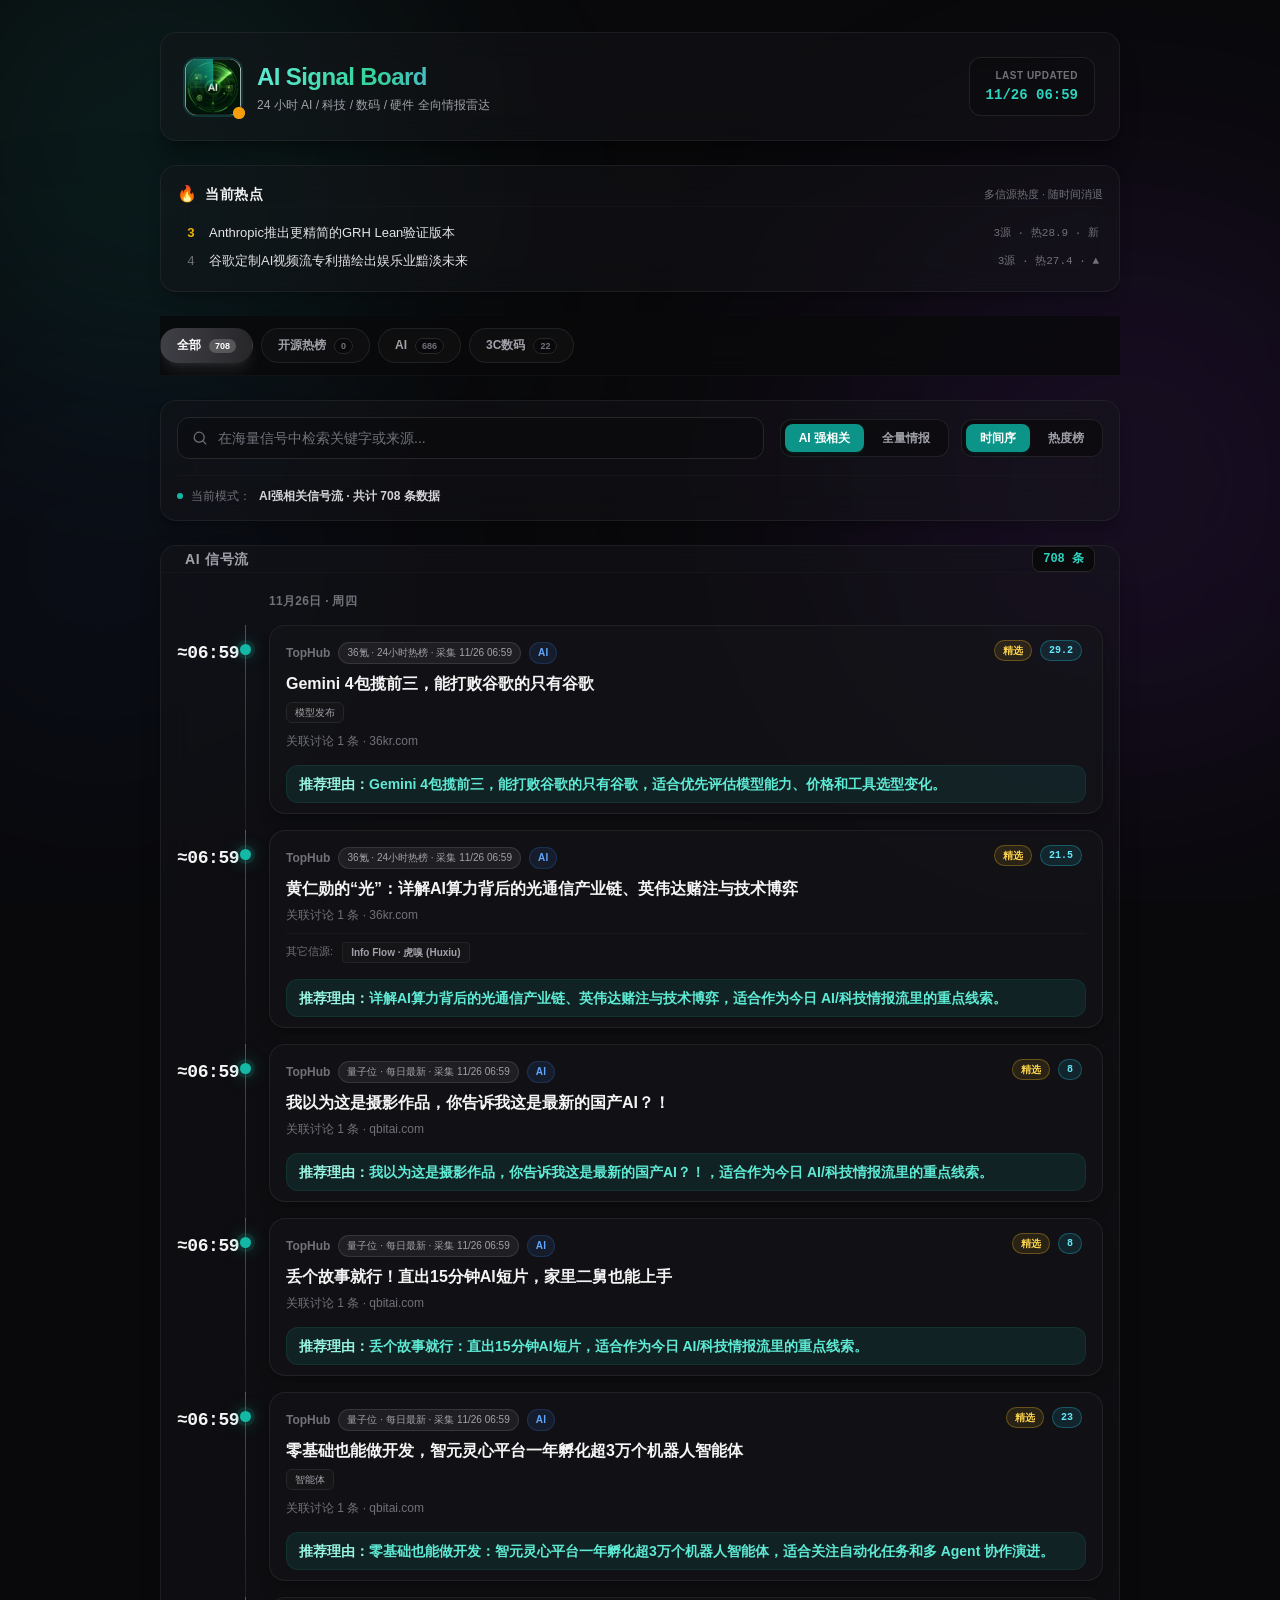
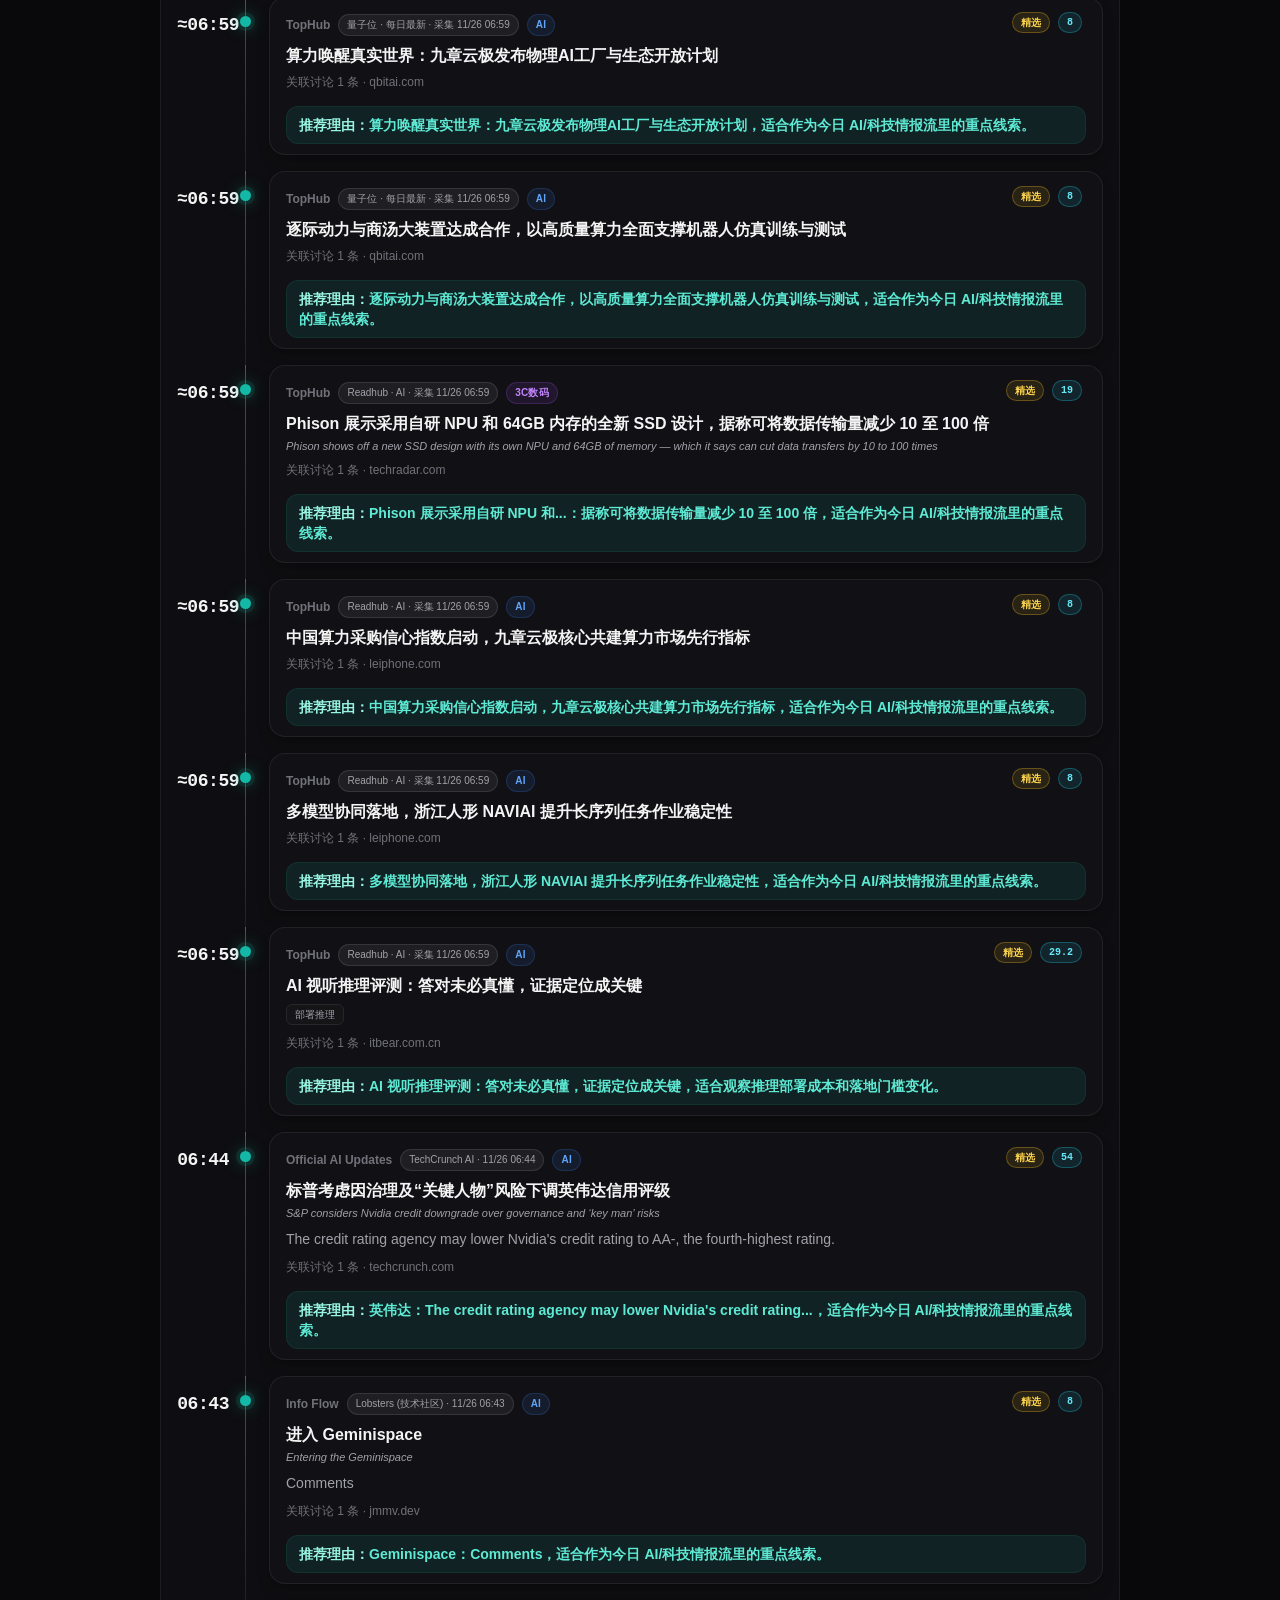
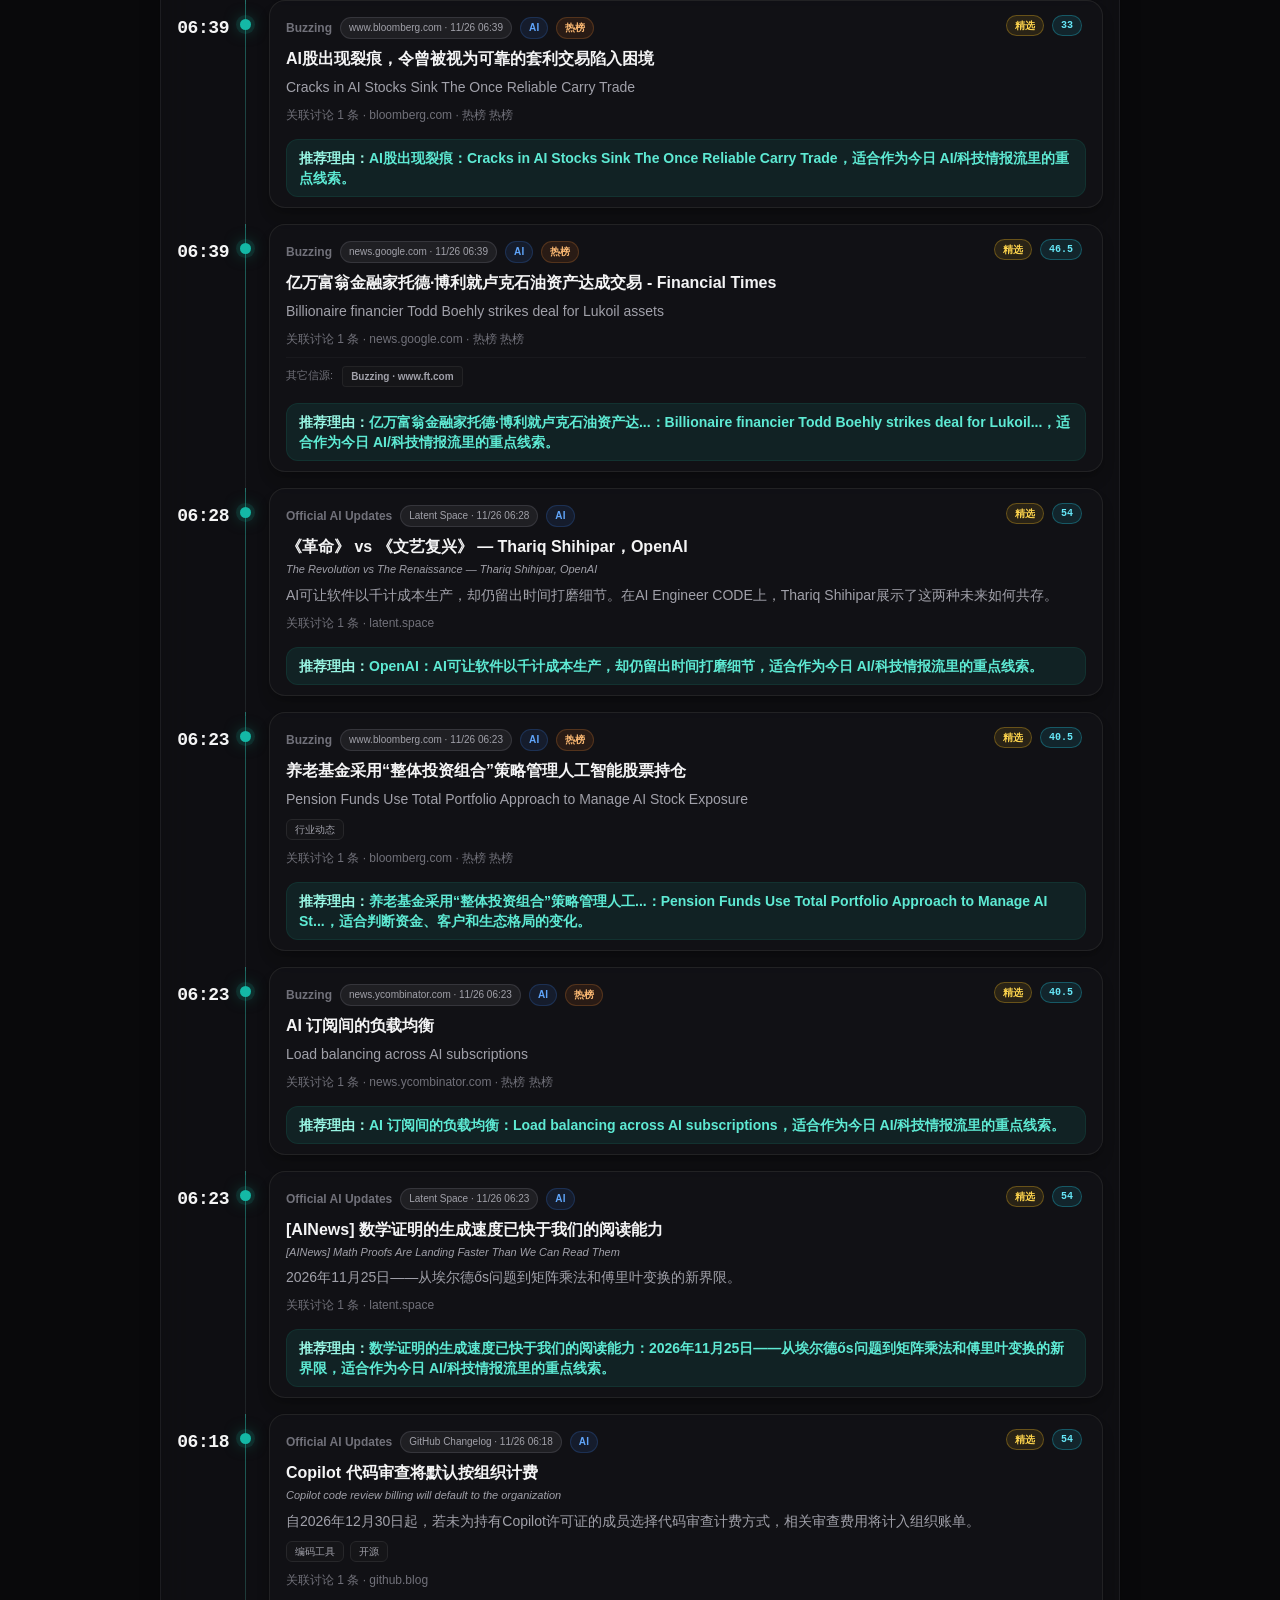
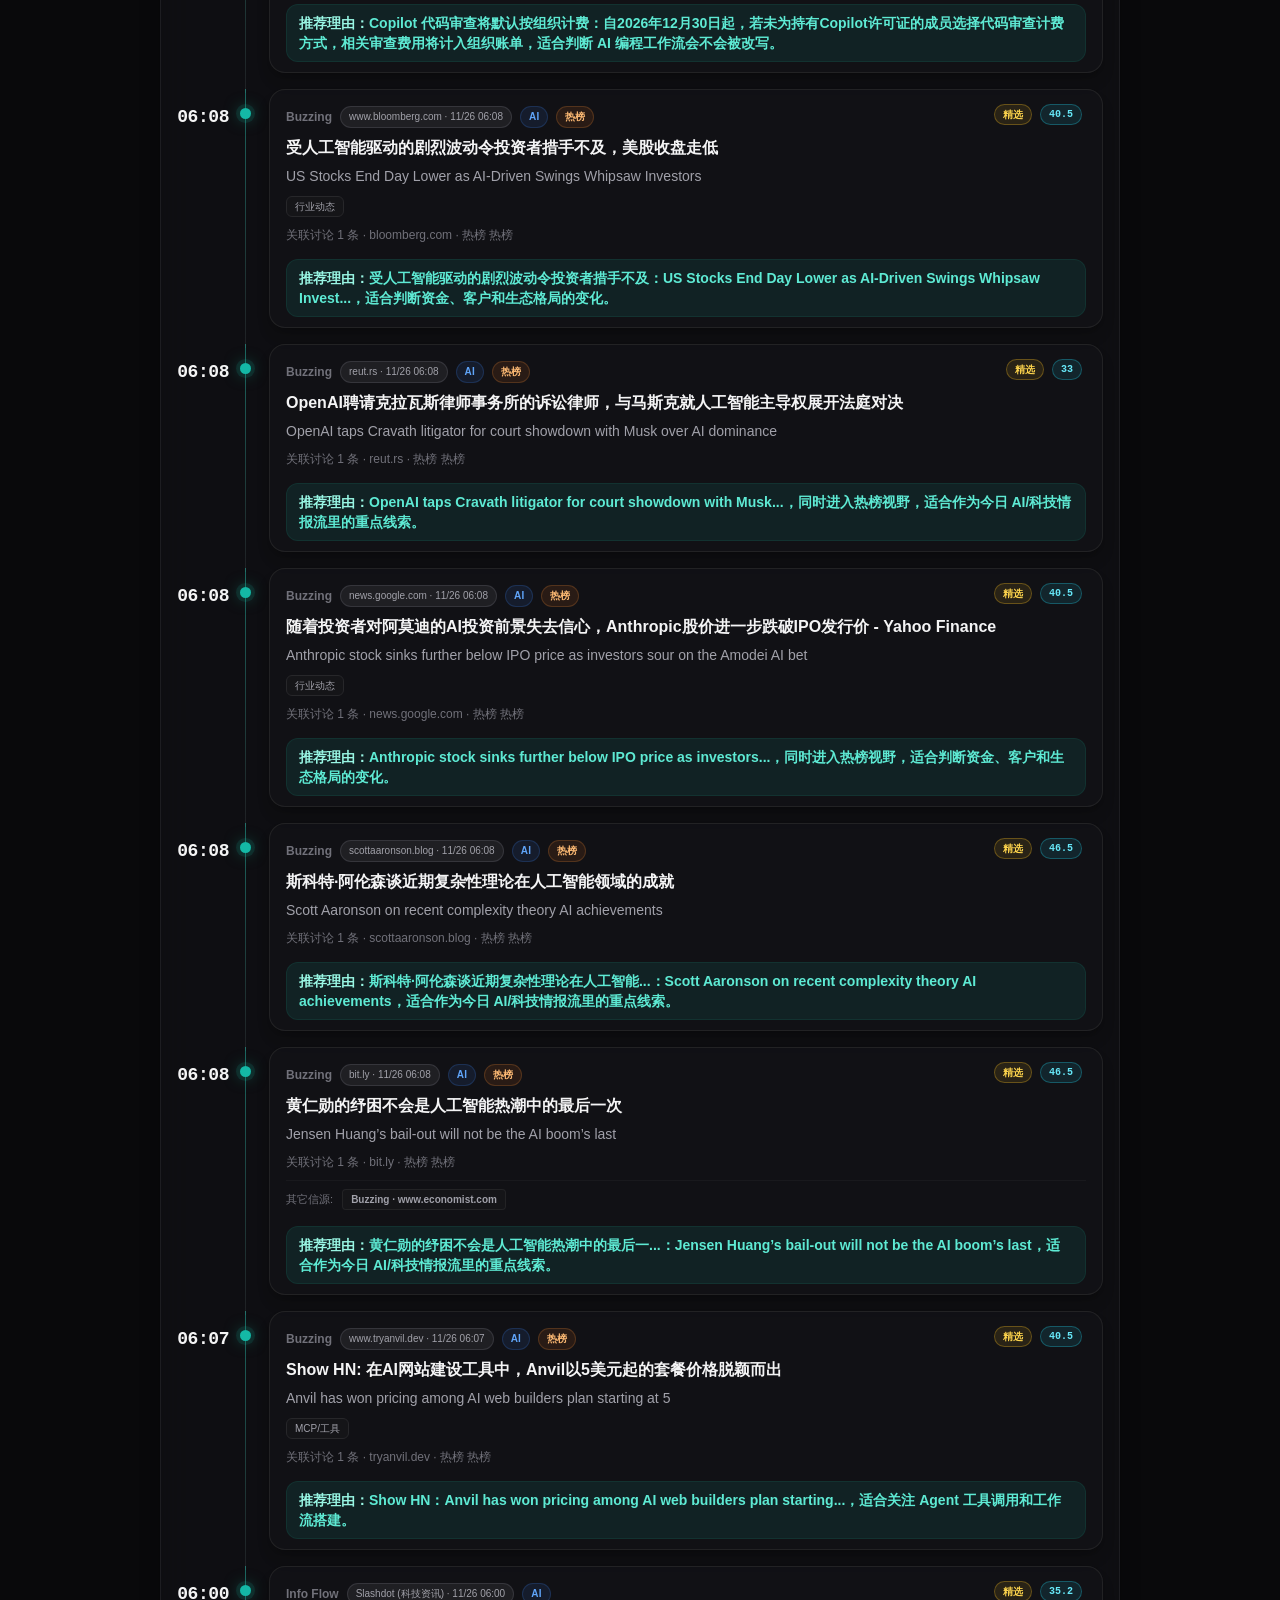
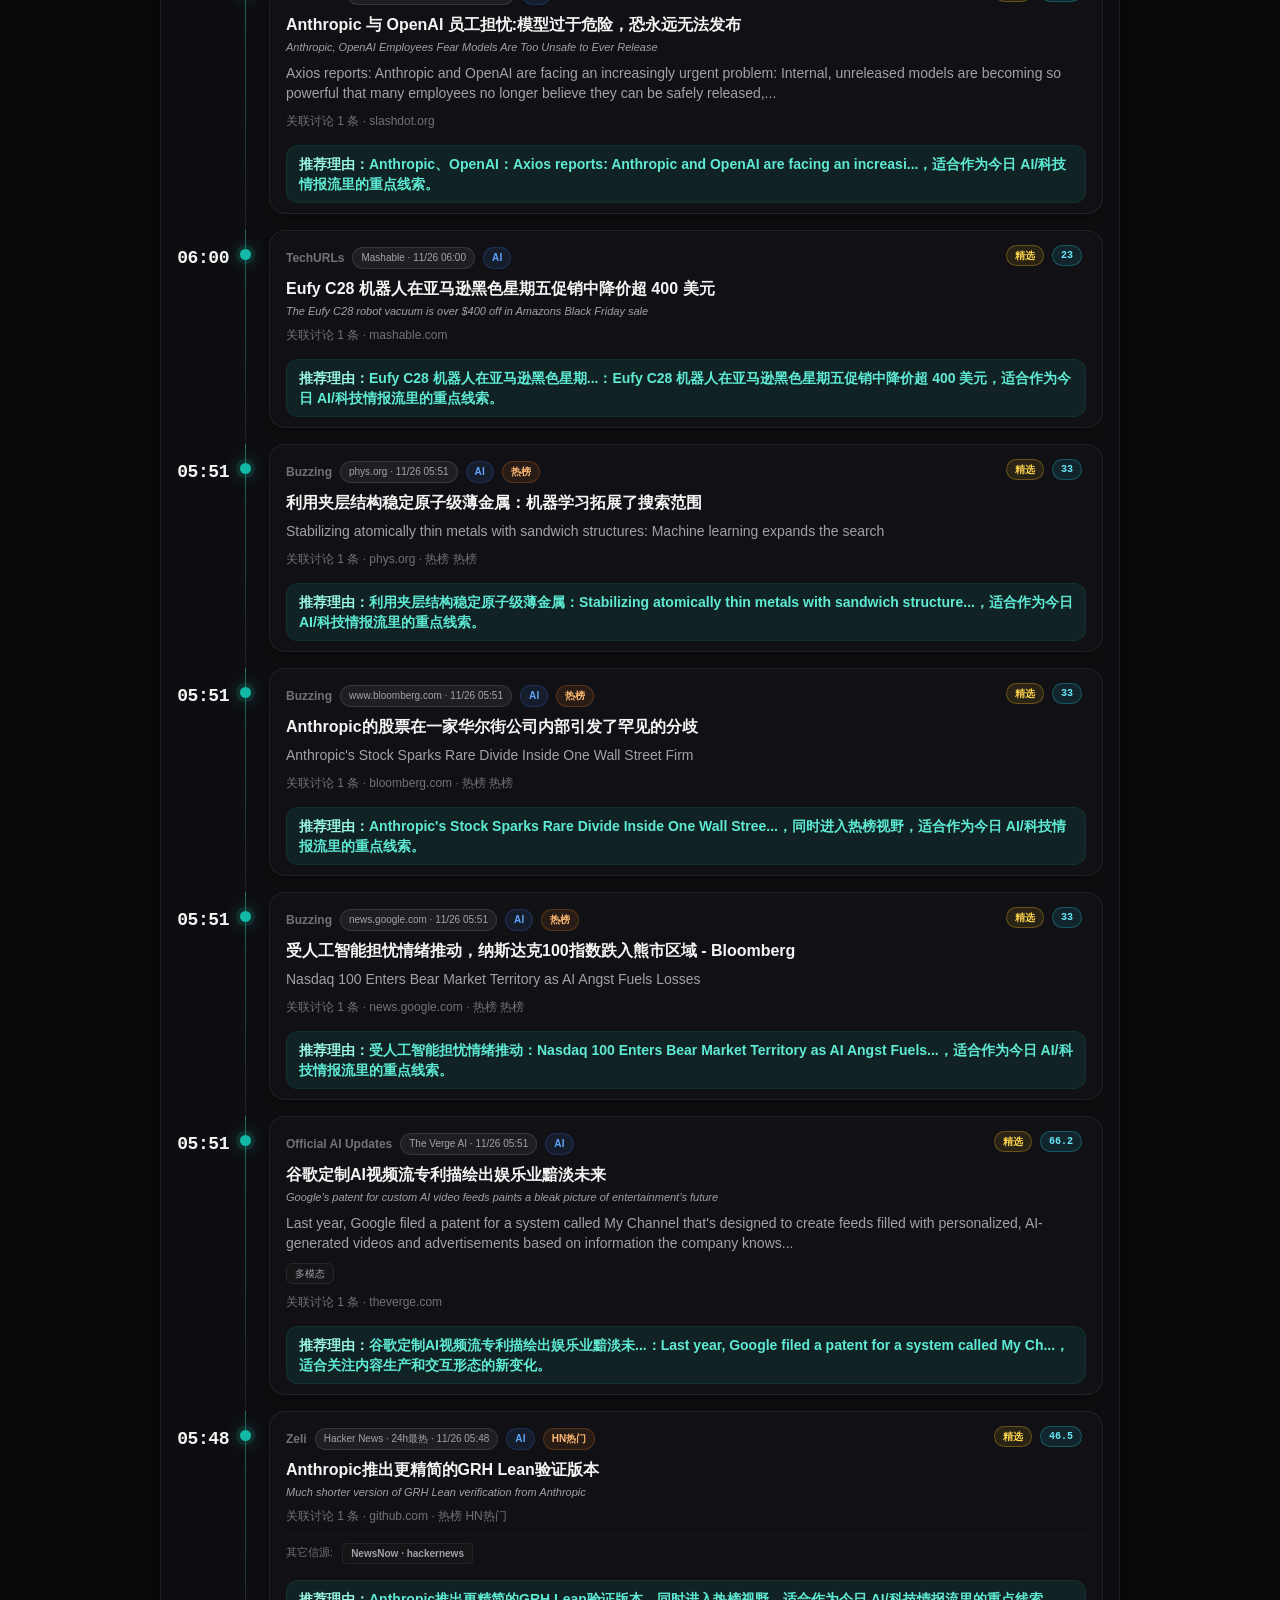
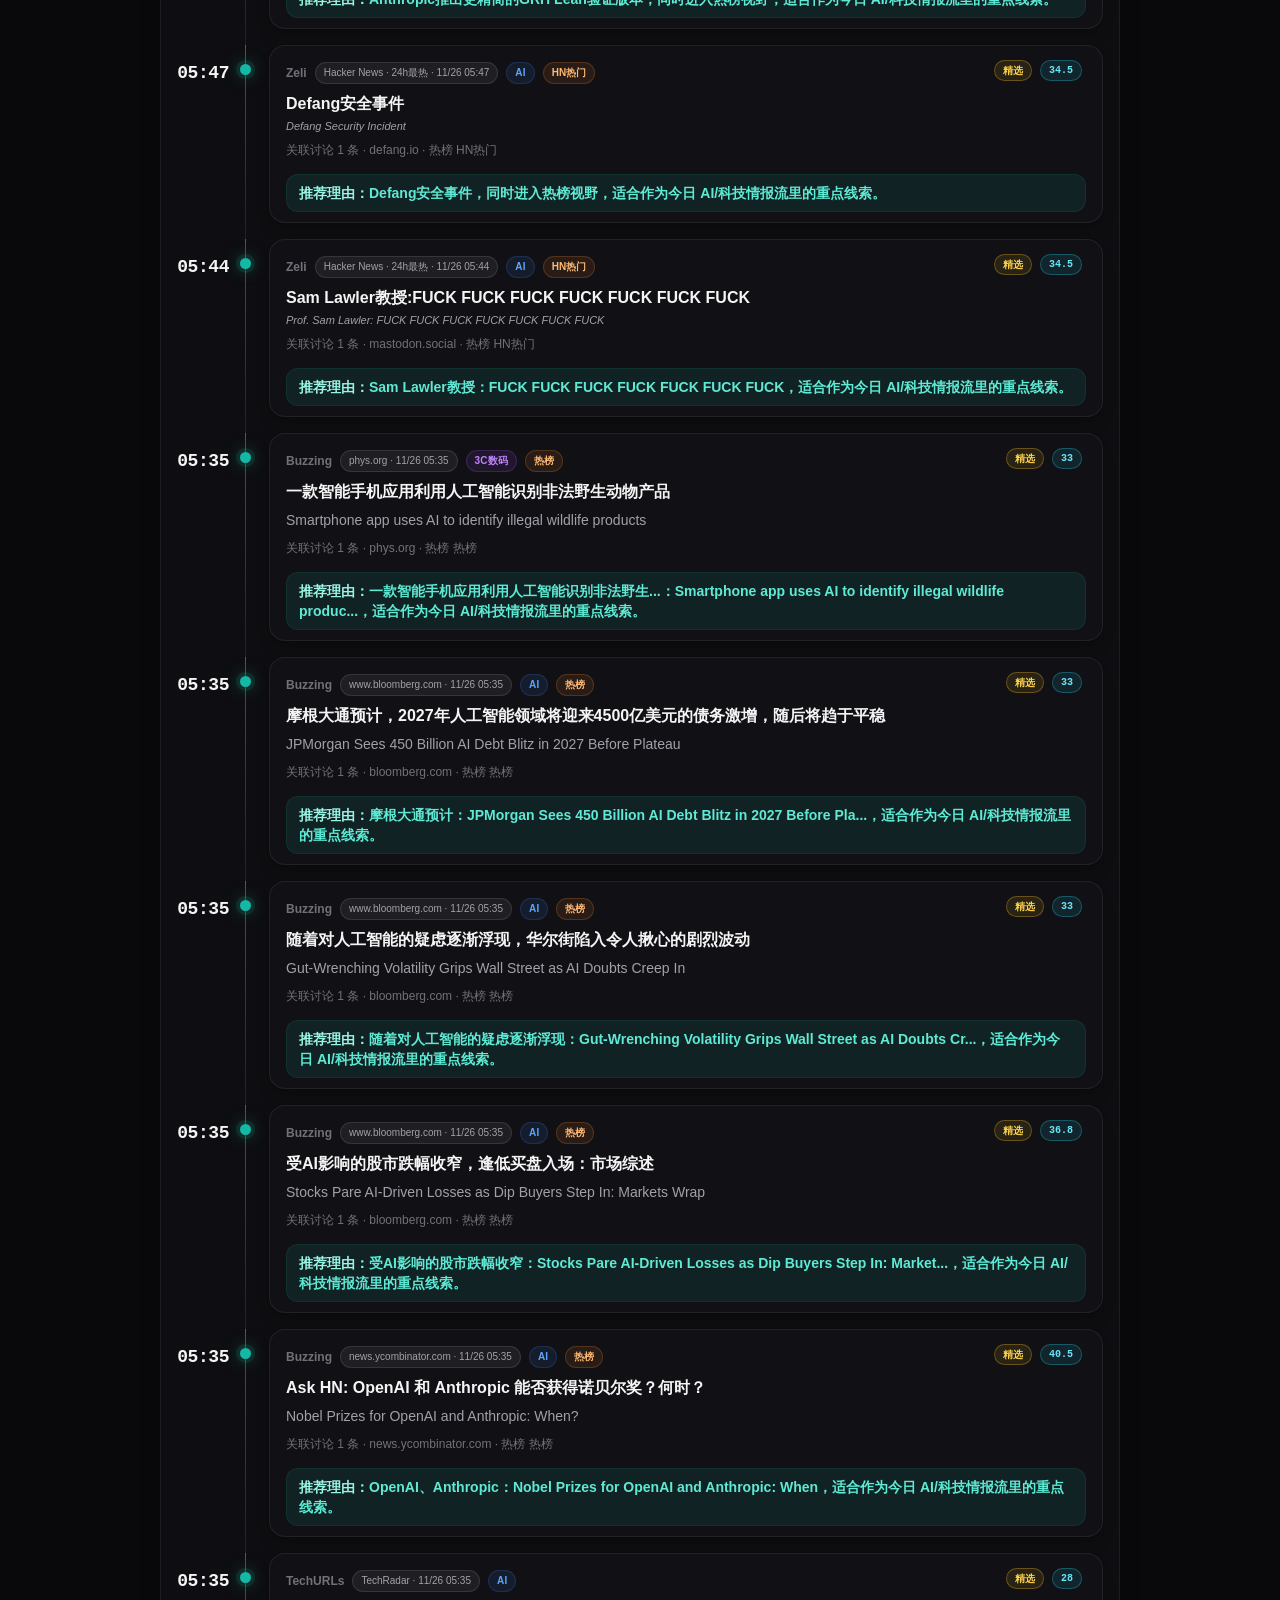
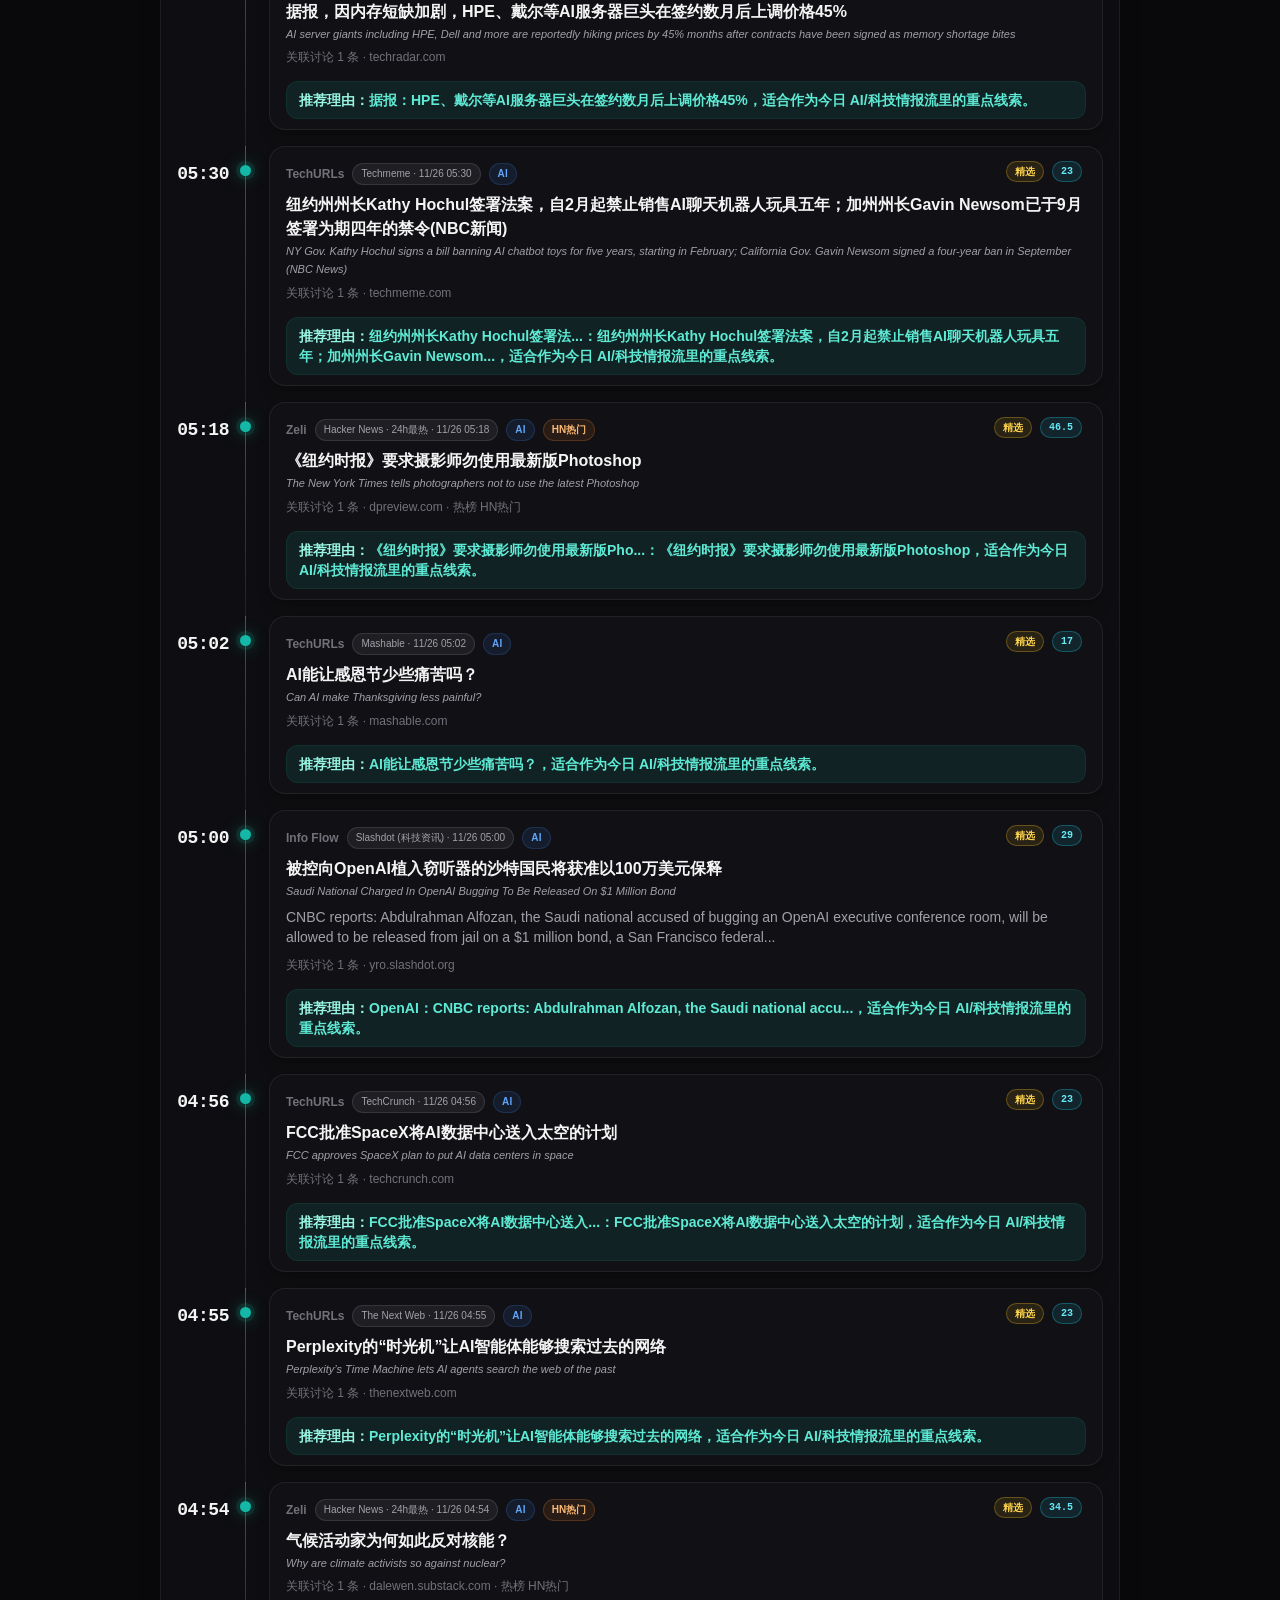
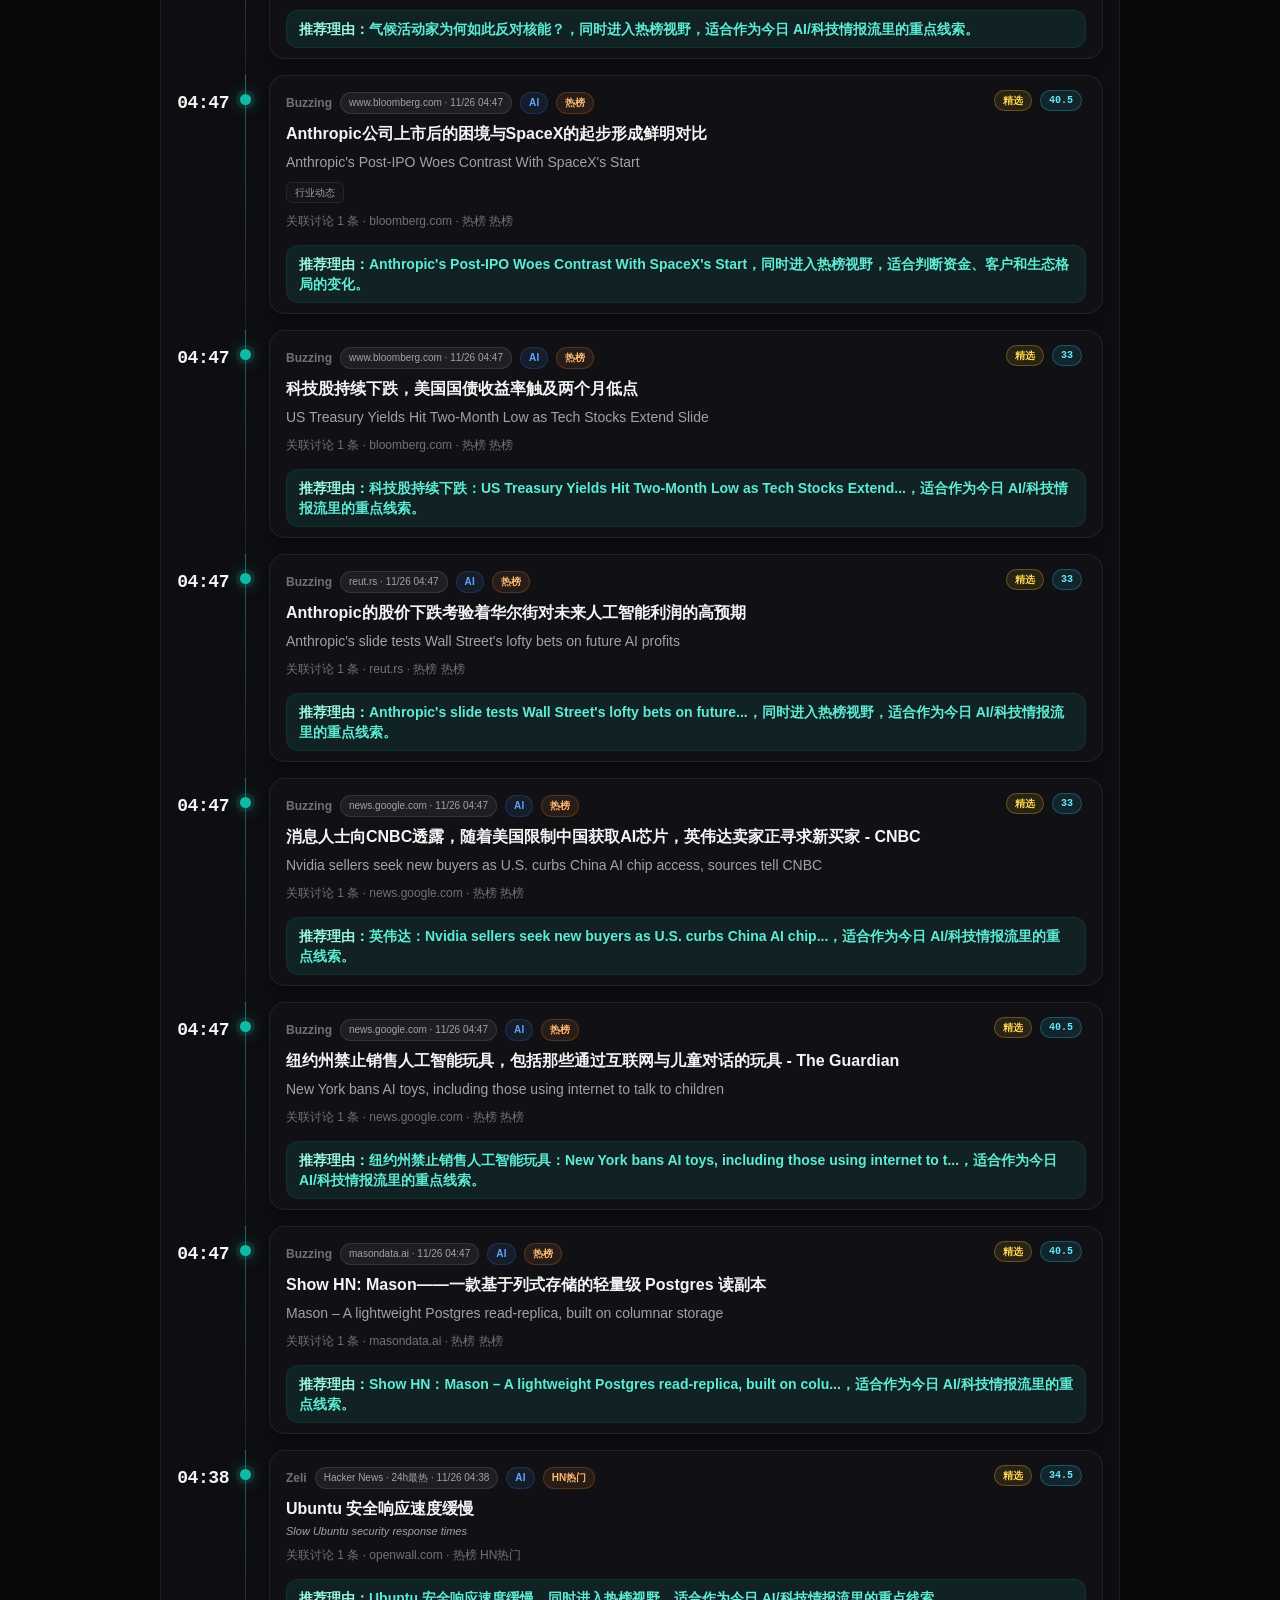
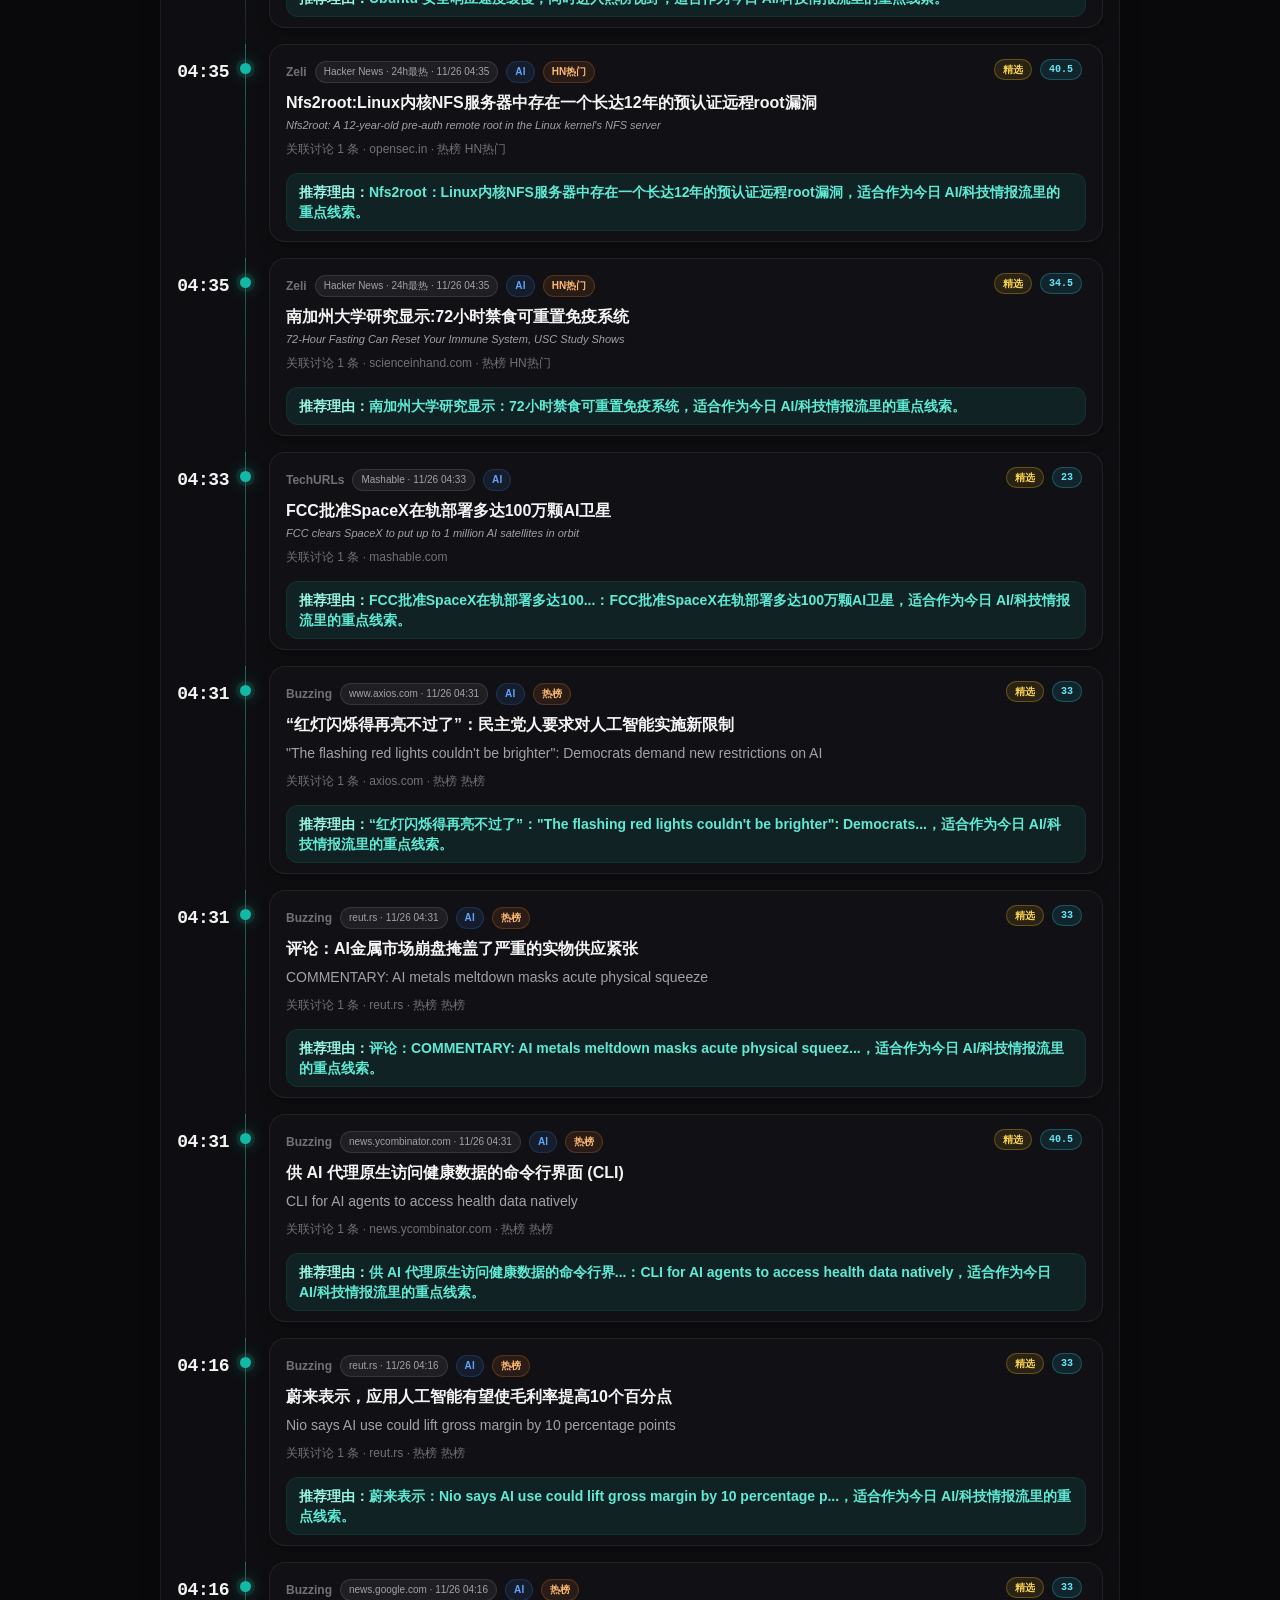
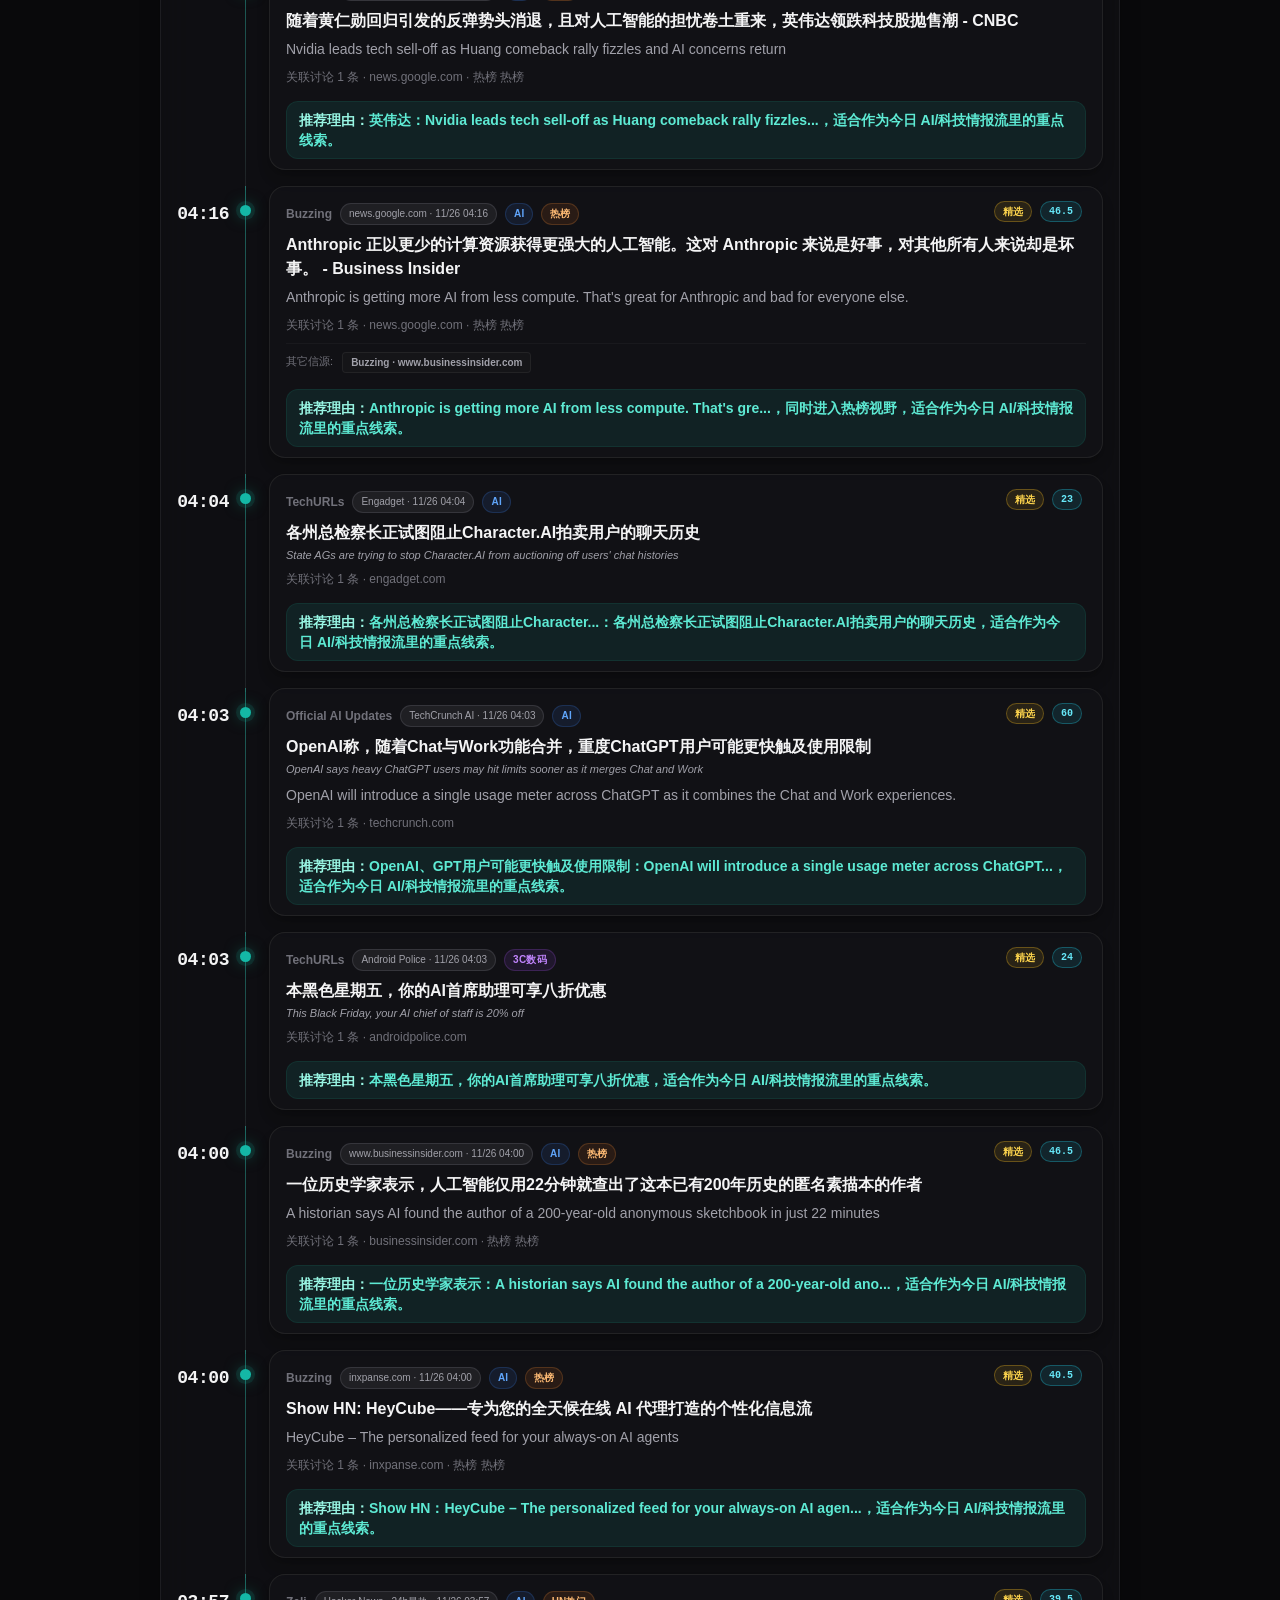
==== index.html @ 5ca4d4d9 "chore: update ai news snapshot + prerender" ====
<!doctype html>
<html lang="zh-CN" class="scroll-smooth overflow-x-hidden w-full">
  <head>
    <meta charset="UTF-8" />
    <meta name="viewport" content="width=device-width, initial-scale=1.0" />
    <title>AI Signal Board — Gemini 4包揽前三，能打败谷歌的只有谷歌</title>
    <link rel="icon" href="./assets/logo-32.webp" type="image/webp" />
    <link rel="apple-touch-icon" href="./assets/logo-180.webp" />
    <link rel="manifest" href="./manifest.json" />

    <!-- SEO & PWA Meta -->
    
    <meta name="theme-color" content="#09090b" />
    <meta name="apple-mobile-web-app-capable" content="yes" />
    <meta name="apple-mobile-web-app-status-bar-style" content="black-translucent" />

    <!-- Open Graph -->
    
    
    
    
    
    

    <!-- Twitter Card -->
    
    
    
    

    <!-- 字体：使用系统字体栈（移除第三方 Google Fonts 外链，更快 / 更私密 / 零外部依赖） -->

    <!-- Tailwind CSS (precompiled) -->
    <link rel="stylesheet" href="./assets/tailwind.min.css" />

    <style>
      /* 隐藏默认滚动条，使用极细的美化滚动条 */
      ::-webkit-scrollbar {
        width: 6px;
        height: 6px;
      }
      ::-webkit-scrollbar-track {
        background: rgba(9, 9, 11, 0.5);
      }
      ::-webkit-scrollbar-thumb {
        background: rgba(63, 63, 70, 0.4);
        border-radius: 9999px;
      }
      ::-webkit-scrollbar-thumb:hover {
        background: rgba(20, 184, 166, 0.5);
      }

      /* 消除横向溢出滚动条样式 */
      .no-scrollbar::-webkit-scrollbar {
        display: none;
      }
      .no-scrollbar {
        -ms-overflow-style: none;
        scrollbar-width: none;
      }

      /* 毛玻璃面板基类 */
      .glass-panel {
        background: rgba(24, 24, 27, 0.45);
        backdrop-filter: blur(16px);
        -webkit-backdrop-filter: blur(16px);
        border: 1px solid rgba(63, 63, 70, 0.3);
      }

      /* 流光输入框焦点效果 */
      .search-glow:focus-within {
        border-color: rgba(20, 184, 166, 0.6);
        box-shadow: 0 0 15px rgba(20, 184, 166, 0.15);
      }

      /* 旋转动画适用于 details 箭头的旋转 */
      details[open] summary .arrow-icon {
        transform: rotate(180deg);
      }

      /* 卡片悬停时的流光左边框过渡 */
      .card-left-border {
        position: relative;
      }
      .card-left-border::before {
        content: '';
        position: absolute;
        top: 0;
        left: 0;
        bottom: 0;
        width: 3px;
        background: transparent;
        transition: background-color 0.3s ease;
      }

      .card-left-border[data-category="AI"]::before { background-color: #3b82f6; }
      .card-left-border[data-category="科技"]::before { background-color: #14b8a6; }
      .card-left-border[data-category="数码"]::before { background-color: #8b5cf6; }
      .card-left-border[data-category="手机"]::before { background-color: #0ea5e9; }
      .card-left-border[data-category="电脑硬件"]::before { background-color: #f97316; }
      .card-left-border[data-category="开源热榜"]::before { background-color: #22c55e; }

      /* 骨架屏流光闪烁 */
      @keyframes shimmer {
        0% { background-position: -200% 0; }
        100% { background-position: 200% 0; }
      }
      .shimmer-bg {
        background: linear-gradient(90deg, #1e1e24 25%, #2a2a35 50%, #1e1e24 75%);
        background-size: 200% 100%;
        animation: shimmer 1.6s infinite linear;
      }

      /* 雷达扫描动效 */
      @keyframes radar-spin {
        from { transform: rotate(0deg); }
        to { transform: rotate(360deg); }
      }
      .radar-scanner {
        position: absolute;
        inset: -50%;
        background: conic-gradient(from 0deg, transparent 70%, rgba(20, 184, 166, 0.7) 100%);
        animation: radar-spin 4.5s linear infinite;
        pointer-events: none;
      }

      .timeline-news-row {
        display: grid;
        grid-template-columns: 76px minmax(0, 1fr);
        gap: 16px;
      }
      .timeline-stamp {
        position: relative;
        min-height: 100%;
        padding-top: 14px;
        text-align: right;
      }
      .timeline-stamp::before {
        content: '';
        position: absolute;
        top: 0;
        bottom: -20px;
        right: 7px;
        width: 1px;
        background: linear-gradient(180deg, rgba(45, 212, 191, 0.45), rgba(63, 63, 70, 0.35));
      }
      .timeline-dot {
        position: absolute;
        top: 19px;
        right: 2px;
        width: 11px;
        height: 11px;
        border-radius: 9999px;
        background: #14b8a6;
        box-shadow: 0 0 0 4px rgba(20, 184, 166, 0.12), 0 0 16px rgba(20, 184, 166, 0.55);
      }
      @media (max-width: 640px) {
        .timeline-news-row {
          grid-template-columns: 1fr;
          gap: 8px;
        }
        .timeline-stamp {
          min-height: auto;
          padding: 0 0 0 14px;
          text-align: left;
        }
        .timeline-stamp::before {
          left: 4px;
          right: auto;
          top: 4px;
          bottom: -12px;
        }
        .timeline-dot {
          left: 0;
          right: auto;
          top: 5px;
        }
      }
      /* 滚动组件动画 (横向) */
      @keyframes ticker-slide-x {
        0% { transform: translateX(0); }
        100% { transform: translateX(-50%); }
      }
      .ticker-scroll-x {
        animation: ticker-slide-x 40s linear infinite;
        will-change: transform;
      }
      .ticker-scroll-x:hover {
        animation-play-state: paused;
      }
      #prerender-root {
        display: none;
      }
      /* === UI 细节打磨（保持深色青绿主题） === */
      /* 1) 无障碍：键盘聚焦可见环（鼠标点击不显示，仅键盘/Tab 显示） */
      :focus-visible {
        outline: 2px solid rgba(45, 212, 191, 0.7);
        outline-offset: 2px;
        border-radius: 6px;
      }
      *:focus:not(:focus-visible) { outline: none; }
      /* 2) 主题化滚动条（细 + 青绿调） */
      * { scrollbar-width: thin; scrollbar-color: rgba(45,212,191,0.35) transparent; }
      ::-webkit-scrollbar { width: 8px; height: 8px; }
      ::-webkit-scrollbar-track { background: transparent; }
      ::-webkit-scrollbar-thumb {
        background: rgba(45, 212, 191, 0.28);
        border-radius: 8px;
        border: 2px solid transparent;
        background-clip: content-box;
      }
      ::-webkit-scrollbar-thumb:hover { background: rgba(45, 212, 191, 0.5); background-clip: content-box; }
      /* 3) 错落有序的平滑滚动 + 选区高亮色 */
      html { scroll-behavior: smooth; }
      ::selection { background: rgba(20, 184, 166, 0.3); color: #99f6e4; }
      /* 4) 尊重“减少动效”系统偏好：暂停雷达扫描/跑马灯/闪烁，避免晕眼与省电 */
      @media (prefers-reduced-motion: reduce) {
        html { scroll-behavior: auto; }
        *, *::before, *::after {
          animation-duration: 0.001ms !important;
          animation-iteration-count: 1 !important;
          transition-duration: 0.001ms !important;
        }
        .ticker-scroll-x, .radar-scanner { animation: none !important; }
      }
      /* 5) 图片未加载时的占位背景，减少闪白/偏移 */
      img { background-color: rgba(24, 24, 27, 0.6); }
    </style>
  <!-- PRERENDER:HEAD -->
<link rel="canonical" href="https://news.my-tv.eu.cc/">
<meta name="description" content="Gemini 4包揽前三，能打败谷歌的只有谷歌 / 黄仁勋的“光”：详解AI算力背后的光通信产业链、英伟达赌注与技术博弈 / 我以为这是摄影作品，你告诉我这是最新的国产AI？！ / 丢个故事就行！直出15分钟AI短片，家里二舅也能上手 / 零基础也能做开发，智元灵心平台一年孵化超3万个机器人智能体">
<meta property="og:type" content="website">
<meta property="og:site_name" content="AI Signal Board">
<meta property="og:title" content="AI Signal Board — Gemini 4包揽前三，能打败谷歌的只有谷歌">
<meta property="og:description" content="Gemini 4包揽前三，能打败谷歌的只有谷歌 / 黄仁勋的“光”：详解AI算力背后的光通信产业链、英伟达赌注与技术博弈 / 我以为这是摄影作品，你告诉我这是最新的国产AI？！ / 丢个故事就行！直出15分钟AI短片，家里二舅也能上手 / 零基础也能做开发，智元灵心平台一年孵化超3万个机器人智能体">
<meta name="twitter:card" content="summary_large_image">
<meta name="twitter:title" content="AI Signal Board — Gemini 4包揽前三，能打败谷歌的只有谷歌">
<meta name="twitter:description" content="Gemini 4包揽前三，能打败谷歌的只有谷歌 / 黄仁勋的“光”：详解AI算力背后的光通信产业链、英伟达赌注与技术博弈 / 我以为这是摄影作品，你告诉我这是最新的国产AI？！ / 丢个故事就行！直出15分钟AI短片，家里二舅也能上手 / 零基础也能做开发，智元灵心平台一年孵化超3万个机器人智能体">
<meta property="og:url" content="https://news.my-tv.eu.cc/">
<meta property="og:image" content="https://news.my-tv.eu.cc/assets/social-preview.png">
<meta name="twitter:image" content="https://news.my-tv.eu.cc/assets/social-preview.png">
<script type="application/ld+json">{"@context":"https://schema.org","@type":"ItemList","name":"AI Signal Board — 24h AI 新闻","dateModified":"2026-11-25T22:59:22.189930Z","itemListElement":[{"@type":"ListItem","position":1,"url":"https://www.36kr.com/p/4084426587793792","name":"Gemini 4包揽前三，能打败谷歌的只有谷歌"},{"@type":"ListItem","position":2,"url":"https://www.36kr.com/p/4085062673749895","name":"黄仁勋的“光”：详解AI算力背后的光通信产业链、英伟达赌注与技术博弈"},{"@type":"ListItem","position":3,"url":"https://www.qbitai.com/2026/11/512748.html","name":"我以为这是摄影作品，你告诉我这是最新的国产AI？！"},{"@type":"ListItem","position":4,"url":"https://www.qbitai.com/2026/11/512727.html","name":"丢个故事就行！直出15分钟AI短片，家里二舅也能上手"},{"@type":"ListItem","position":5,"url":"https://www.qbitai.com/2026/11/512715.html","name":"零基础也能做开发，智元灵心平台一年孵化超3万个机器人智能体"},{"@type":"ListItem","position":6,"url":"https://www.qbitai.com/2026/11/512582.html","name":"算力唤醒真实世界：九章云极发布物理AI工厂与生态开放计划"},{"@type":"ListItem","position":7,"url":"https://www.qbitai.com/2026/11/512683.html","name":"逐际动⼒与商汤⼤装置达成合作，以高质量算力全⾯⽀撑机器⼈仿真训练与测试"},{"@type":"ListItem","position":8,"url":"https://www.techradar.com/pro/phision-shows-off-a-new-ssd-design-with-its-own-npu-and-64gb-of-memory-which-it-says-can-cut-data-transfers-by-10-to-100-times","name":"Phison 展示采用自研 NPU 和 64GB 内存的全新 SSD 设计，据称可将数据传输量减少 10 至 100 倍"},{"@type":"ListItem","position":9,"url":"https://www.leiphone.com/category/chips/G3lWNUyVJphxOTU2.html","name":"中国算力采购信心指数启动，九章云极核心共建算力市场先行指标"},{"@type":"ListItem","position":10,"url":"https://www.leiphone.com/category/industrynews/KnGzlsg6xlU9Nnpk.html","name":"多模型协同落地，浙江人形 NAVIAI 提升长序列任务作业稳定性"},{"@type":"ListItem","position":11,"url":"https://www.itbear.com.cn/html/2026-11/1596652.html","name":"AI 视听推理评测：答对未必真懂，证据定位成关键"},{"@type":"ListItem","position":12,"url":"https://techcrunch.com/2026/11/25/sp-considers-nvidia-credit-downgrade-over-governance-and-key-man-risks","name":"标普考虑因治理及“关键人物”风险下调英伟达信用评级"},{"@type":"ListItem","position":13,"url":"https://jmmv.dev/2026/11/entering-the-geminispace.html","name":"进入 Geminispace"},{"@type":"ListItem","position":14,"url":"https://www.bloomberg.com/news/articles/2026-11-25/stocks-meltdown-spills-into-unlikely-market-sinking-carry-trade","name":"AI股出现裂痕，令曾被视为可靠的套利交易陷入困境"},{"@type":"ListItem","position":15,"url":"https://news.google.com/rss/articles/CBMihAFBVV95cUxPRk1rajBxbTdzLU5PcUFwRjV0WHRkdjIzVEVnRzlOVksza1BVQTZCR1RXMl9MLTZ6OFdYQXVpSmRSUVFnUHlmcDY4ajRGWUtuUXBObGllMFRBV3JLWDROSnVrNlVaT3U5Y2RVWVgtT2pycEpDamdURTBKRjZvenpxaU0tXzg?oc=5\u0026hl=en-US\u0026gl=US\u0026ceid=US%3Aen","name":"亿万富翁金融家托德·博利就卢克石油资产达成交易 - Financial Times"},{"@type":"ListItem","position":16,"url":"https://latent.space/p/the_revolution_vs_the_renaissance_thariq_shihipar_openai","name":"《革命》 vs 《文艺复兴》 — Thariq Shihipar，OpenAI"},{"@type":"ListItem","position":17,"url":"https://www.bloomberg.com/news/newsletters/2026-11-25/pension-funds-use-total-portfolio-approach-to-manage-ai-stock-exposure","name":"养老基金采用“整体投资组合”策略管理人工智能股票持仓"},{"@type":"ListItem","position":18,"url":"https://news.ycombinator.com/item?id=50648330","name":"AI 订阅间的负载均衡"},{"@type":"ListItem","position":19,"url":"https://latent.space/p/ainews-math-proofs-are-landing-faster-than-we-can-read-them","name":"[AINews] 数学证明的生成速度已快于我们的阅读能力"},{"@type":"ListItem","position":20,"url":"https://github.blog/changelog/2026-11-25-copilot-code-review-billing-will-default-to-the-organization","name":"Copilot 代码审查将默认按组织计费"},{"@type":"ListItem","position":21,"url":"https://www.bloomberg.com/news/articles/2026-11-25/us-stock-index-futures-slide-as-ai-worries-fuel-tech-losses","name":"受人工智能驱动的剧烈波动令投资者措手不及，美股收盘走低"},{"@type":"ListItem","position":22,"url":"https://reut.rs/4tj5Vmd","name":"OpenAI聘请克拉瓦斯律师事务所的诉讼律师，与马斯克就人工智能主导权展开法庭对决"},{"@type":"ListItem","position":23,"url":"https://news.google.com/rss/articles/[base64]?oc=5\u0026hl=en-US\u0026gl=US\u0026ceid=US%3Aen","name":"随着投资者对阿莫迪的AI投资前景失去信心，Anthropic股价进一步跌破IPO发行价 - Yahoo Finance"},{"@type":"ListItem","position":24,"url":"https://scottaaronson.blog/?p=10379","name":"斯科特·阿伦森谈近期复杂性理论在人工智能领域的成就"},{"@type":"ListItem","position":25,"url":"https://bit.ly/3X3wIa3","name":"黄仁勋的纾困不会是人工智能热潮中的最后一次"},{"@type":"ListItem","position":26,"url":"https://www.tryanvil.dev","name":"Show HN: 在AI网站建设工具中，Anvil以5美元起的套餐价格脱颖而出"},{"@type":"ListItem","position":27,"url":"https://slashdot.org/story/26/11/25/0814233/anthropic-openai-employees-fear-models-are-too-unsafe-to-ever-release","name":"Anthropic 与 OpenAI 员工担忧:模型过于危险，恐永远无法发布"},{"@type":"ListItem","position":28,"url":"https://mashable.com/tech/nov-25-eufy-robot-vacuum-black-friday-deal","name":"Eufy C28 机器人在亚马逊黑色星期五促销中降价超 400 美元"},{"@type":"ListItem","position":29,"url":"https://phys.org/news/2026-11-stabilizing-atomically-thin-metals-sandwich.html","name":"利用夹层结构稳定原子级薄金属：机器学习拓展了搜索范围"},{"@type":"ListItem","position":30,"url":"https://www.bloomberg.com/news/articles/2026-11-25/anthropic-s-stock-sparks-rare-divide-inside-one-wall-street-firm","name":"Anthropic的股票在一家华尔街公司内部引发了罕见的分歧"}]}</script>
<!-- /PRERENDER:HEAD -->
</head>
  <body class="bg-[#09090b] text-zinc-100 min-h-screen font-sans selection:bg-teal-500/30 selection:text-teal-200 antialiased relative overflow-x-hidden w-full">
<!-- PRERENDER:DATA -->
<script id="__PRERENDER_DATA__" type="application/json">{"generated_at":"2026-11-25T22:59:22.189930Z","total_items":708,"items":[{"site_id":"tophub","site_name":"TopHub","source":"36氪 · 24小时热榜","title":"Gemini 4包揽前三，能打败谷歌的只有谷歌","url":"https://www.36kr.com/p/4084426587793792","published_at":null,"first_seen_at":"2026-11-25T22:59:22.189930Z","meta":{"metric":""},"category":"AI","tags":["模型发布"],"hotness_score":0,"hotness_raw":"","title_en":null,"title_zh":"Gemini 4包揽前三，能打败谷歌的只有谷歌","signal_score":29.2,"signal_level":"C","recommendation_reason":"Gemini 4包揽前三，能打败谷歌的只有谷歌，适合优先评估模型能力、价格和工具选型变化。"},{"site_id":"tophub","site_name":"TopHub","source":"36氪 · 24小时热榜","title":"黄仁勋的“光”：详解AI算力背后的光通信产业链、英伟达赌注与技术博弈","url":"https://www.36kr.com/p/4085062673749895","published_at":null,"first_seen_at":"2026-11-25T22:59:22.189930Z","meta":{"metric":""},"category":"AI","tags":[],"merged_sources":[{"site_name":"TopHub","source":"36氪 · 24小时热榜","url":"https://www.36kr.com/p/4085062673749895"},{"site_name":"Info Flow","source":"虎嗅 (Huxiu)","url":"https://www.huxiu.com/article/4908475.html"}],"source_count":2,"hotness_score":0,"hotness_raw":"","title_en":null,"title_zh":"黄仁勋的“光”：详解AI算力背后的光通信产业链、英伟达赌注与技术博弈","signal_score":21.5,"signal_level":"C","recommendation_reason":"详解AI算力背后的光通信产业链、英伟达赌注与技术博弈，适合作为今日 AI/科技情报流里的重点线索。"},{"site_id":"tophub","site_name":"TopHub","source":"量子位 · 每日最新","title":"我以为这是摄影作品，你告诉我这是最新的国产AI？！","url":"https://www.qbitai.com/2026/11/512748.html","published_at":null,"first_seen_at":"2026-11-25T22:59:22.189930Z","meta":{"metric":""},"category":"AI","tags":[],"hotness_score":0,"hotness_raw":"","title_en":null,"title_zh":"我以为这是摄影作品，你告诉我这是最新的国产AI？！","signal_score":8.0,"signal_level":"C","recommendation_reason":"我以为这是摄影作品，你告诉我这是最新的国产AI？！，适合作为今日 AI/科技情报流里的重点线索。"},{"site_id":"tophub","site_name":"TopHub","source":"量子位 · 每日最新","title":"丢个故事就行！直出15分钟AI短片，家里二舅也能上手","url":"https://www.qbitai.com/2026/11/512727.html","published_at":null,"first_seen_at":"2026-11-25T22:59:22.189930Z","meta":{"metric":""},"category":"AI","tags":[],"hotness_score":0,"hotness_raw":"","title_en":null,"title_zh":"丢个故事就行！直出15分钟AI短片，家里二舅也能上手","signal_score":8.0,"signal_level":"C","recommendation_reason":"丢个故事就行：直出15分钟AI短片，适合作为今日 AI/科技情报流里的重点线索。"},{"site_id":"tophub","site_name":"TopHub","source":"量子位 · 每日最新","title":"零基础也能做开发，智元灵心平台一年孵化超3万个机器人智能体","url":"https://www.qbitai.com/2026/11/512715.html","published_at":null,"first_seen_at":"2026-11-25T22:59:22.189930Z","meta":{"metric":""},"category":"AI","tags":["智能体"],"hotness_score":0,"hotness_raw":"","title_en":null,"title_zh":"零基础也能做开发，智元灵心平台一年孵化超3万个机器人智能体","signal_score":23.0,"signal_level":"C","recommendation_reason":"零基础也能做开发：智元灵心平台一年孵化超3万个机器人智能体，适合关注自动化任务和多 Agent 协作演进。"},{"site_id":"tophub","site_name":"TopHub","source":"量子位 · 每日最新","title":"算力唤醒真实世界：九章云极发布物理AI工厂与生态开放计划","url":"https://www.qbitai.com/2026/11/512582.html","published_at":null,"first_seen_at":"2026-11-25T22:59:22.189930Z","meta":{"metric":""},"category":"AI","tags":[],"hotness_score":0,"hotness_raw":"","title_en":null,"title_zh":"算力唤醒真实世界：九章云极发布物理AI工厂与生态开放计划","signal_score":8.0,"signal_level":"C","recommendation_reason":"算力唤醒真实世界：九章云极发布物理AI工厂与生态开放计划，适合作为今日 AI/科技情报流里的重点线索。"},{"site_id":"tophub","site_name":"TopHub","source":"量子位 · 每日最新","title":"逐际动⼒与商汤⼤装置达成合作，以高质量算力全⾯⽀撑机器⼈仿真训练与测试","url":"https://www.qbitai.com/2026/11/512683.html","published_at":null,"first_seen_at":"2026-11-25T22:59:22.189930Z","meta":{"metric":""},"category":"AI","tags":[],"hotness_score":0,"hotness_raw":"","title_en":null,"title_zh":"逐际动⼒与商汤⼤装置达成合作，以高质量算力全⾯⽀撑机器⼈仿真训练与测试","signal_score":8.0,"signal_level":"C","recommendation_reason":"逐际动⼒与商汤⼤装置达成合作，以高质量算力全⾯⽀撑机器⼈仿真训练与测试，适合作为今日 AI/科技情报流里的重点线索。"},{"site_id":"tophub","site_name":"TopHub","source":"Readhub · AI","title":"Phison shows off a new SSD design with its own NPU and 64GB of memory — which it says can cut data transfers by 10 to 100 times","url":"https://www.techradar.com/pro/phision-shows-off-a-new-ssd-design-with-its-own-npu-and-64gb-of-memory-which-it-says-can-cut-data-transfers-by-10-to-100-times","published_at":null,"first_seen_at":"2026-11-25T22:59:22.189930Z","meta":{"metric":"techradar.com"},"category":"电脑硬件","tags":[],"hotness_score":0,"hotness_raw":"","title_en":"Phison shows off a new SSD design with its own NPU and 64GB of memory — which it says can cut data transfers by 10 to 100 times","title_zh":"Phison 展示采用自研 NPU 和 64GB 内存的全新 SSD 设计，据称可将数据传输量减少 10 至 100 倍","signal_score":19.0,"signal_level":"C","recommendation_reason":"Phison 展示采用自研 NPU 和...：据称可将数据传输量减少 10 至 100 倍，适合作为今日 AI/科技情报流里的重点线索。"},{"site_id":"tophub","site_name":"TopHub","source":"Readhub · AI","title":"中国算力采购信心指数启动，九章云极核心共建算力市场先行指标","url":"https://www.leiphone.com/category/chips/G3lWNUyVJphxOTU2.html","published_at":null,"first_seen_at":"2026-11-25T22:59:22.189930Z","meta":{"metric":"雷锋网"},"category":"AI","tags":[],"hotness_score":0,"hotness_raw":"","title_en":null,"title_zh":"中国算力采购信心指数启动，九章云极核心共建算力市场先行指标","signal_score":8.0,"signal_level":"C","recommendation_reason":"中国算力采购信心指数启动，九章云极核心共建算力市场先行指标，适合作为今日 AI/科技情报流里的重点线索。"},{"site_id":"tophub","site_name":"TopHub","source":"Readhub · AI","title":"多模型协同落地，浙江人形 NAVIAI 提升长序列任务作业稳定性","url":"https://www.leiphone.com/category/industrynews/KnGzlsg6xlU9Nnpk.html","published_at":null,"first_seen_at":"2026-11-25T22:59:22.189930Z","meta":{"metric":"雷锋网"},"category":"AI","tags":[],"hotness_score":0,"hotness_raw":"","title_en":null,"title_zh":"多模型协同落地，浙江人形 NAVIAI 提升长序列任务作业稳定性","signal_score":8.0,"signal_level":"C","recommendation_reason":"多模型协同落地，浙江人形 NAVIAI 提升长序列任务作业稳定性，适合作为今日 AI/科技情报流里的重点线索。"},{"site_id":"tophub","site_name":"TopHub","source":"Readhub · AI","title":"AI 视听推理评测：答对未必真懂，证据定位成关键","url":"https://www.itbear.com.cn/html/2026-11/1596652.html","published_at":null,"first_seen_at":"2026-11-25T22:59:22.189930Z","meta":{"metric":"ITBear科技资讯"},"category":"AI","tags":["部署推理"],"hotness_score":0,"hotness_raw":"","title_en":null,"title_zh":"AI 视听推理评测：答对未必真懂，证据定位成关键","signal_score":29.2,"signal_level":"C","recommendation_reason":"AI 视听推理评测：答对未必真懂，证据定位成关键，适合观察推理部署成本和落地门槛变化。"},{"site_id":"official_ai","site_name":"Official AI Updates","source":"TechCrunch AI","title":"S\u0026P considers Nvidia credit downgrade over governance and ‘key man’ risks","url":"https://techcrunch.com/2026/11/25/sp-considers-nvidia-credit-downgrade-over-governance-and-key-man-risks","published_at":"2026-11-25T22:44:32Z","first_seen_at":"2026-11-25T22:59:22.189930Z","description":"The credit rating agency may lower Nvidia's credit rating to AA-, the fourth-highest rating.","meta":{"feed_url":"https://techcrunch.com/category/artificial-intelligence/feed/","feed_home":"https://techcrunch.com/category/artificial-intelligence/","image_url":""},"category":"AI","tags":[],"hotness_score":350,"hotness_raw":"","title_en":"S\u0026P considers Nvidia credit downgrade over governance and ‘key man’ risks","title_zh":"标普考虑因治理及“关键人物”风险下调英伟达信用评级","signal_score":54.0,"signal_level":"B","recommendation_reason":"英伟达：The credit rating agency may lower Nvidia's credit rating...，适合作为今日 AI/科技情报流里的重点线索。"},{"site_id":"iris","site_name":"Info Flow","source":"Lobsters (技术社区)","title":"Entering the Geminispace","url":"https://jmmv.dev/2026/11/entering-the-geminispace.html","published_at":"2026-11-25T22:43:05Z","first_seen_at":"2026-11-25T22:59:22.189930Z","description":"Comments","meta":{"feed_url":"https://lobste.rs/rss","image_url":""},"category":"AI","tags":[],"hotness_score":0,"hotness_raw":"","title_en":"Entering the Geminispace","title_zh":"进入 Geminispace","signal_score":8.0,"signal_level":"C","recommendation_reason":"Geminispace：Comments，适合作为今日 AI/科技情报流里的重点线索。"},{"site_id":"buzzing","site_name":"Buzzing","source":"www.bloomberg.com","title":"AI股出现裂痕，令曾被视为可靠的套利交易陷入困境","url":"https://www.bloomberg.com/news/articles/2026-11-25/stocks-meltdown-spills-into-unlikely-market-sinking-carry-trade","published_at":"2026-11-25T22:39:43.470000Z","first_seen_at":"2026-11-25T22:59:22.189930Z","description":"Cracks in AI Stocks Sink The Once Reliable Carry Trade","meta":{"raw":{"source":null,"site_name":null,"channel":null,"category":null},"image_url":""},"category":"AI","tags":[],"hotness_score":500,"hotness_raw":"热榜","title_en":null,"title_zh":"AI股出现裂痕，令曾被视为可靠的套利交易陷入困境","signal_score":33.0,"signal_level":"C","recommendation_reason":"AI股出现裂痕：Cracks in AI Stocks Sink The Once Reliable Carry Trade，适合作为今日 AI/科技情报流里的重点线索。"},{"site_id":"buzzing","site_name":"Buzzing","source":"news.google.com","title":"亿万富翁金融家托德·博利就卢克石油资产达成交易 - Financial Times","url":"https://news.google.com/rss/articles/CBMihAFBVV95cUxPRk1rajBxbTdzLU5PcUFwRjV0WHRkdjIzVEVnRzlOVksza1BVQTZCR1RXMl9MLTZ6OFdYQXVpSmRSUVFnUHlmcDY4ajRGWUtuUXBObGllMFRBV3JLWDROSnVrNlVaT3U5Y2RVWVgtT2pycEpDamdURTBKRjZvenpxaU0tXzg?oc=5\u0026hl=en-US\u0026gl=US\u0026ceid=US%3Aen","published_at":"2026-11-25T22:39:43.385000Z","first_seen_at":"2026-11-25T22:59:22.189930Z","description":"Billionaire financier Todd Boehly strikes deal for Lukoil assets","meta":{"raw":{"source":null,"site_name":null,"channel":null,"category":null},"image_url":""},"category":"科技","tags":[],"merged_sources":[{"site_name":"Buzzing","source":"news.google.com","url":"https://news.google.com/rss/articles/CBMihAFBVV95cUxPRk1rajBxbTdzLU5PcUFwRjV0WHRkdjIzVEVnRzlOVksza1BVQTZCR1RXMl9MLTZ6OFdYQXVpSmRSUVFnUHlmcDY4ajRGWUtuUXBObGllMFRBV3JLWDROSnVrNlVaT3U5Y2RVWVgtT2pycEpDamdURTBKRjZvenpxaU0tXzg?oc=5\u0026hl=en-US\u0026gl=US\u0026ceid=US%3Aen"},{"site_name":"Buzzing","source":"www.ft.com","url":"https://www.ft.com/content/643dc287-d112-4715-bdf1-aa49b98a4af7?syn-25a6b1a6=1"}],"source_count":2,"hotness_score":500,"hotness_raw":"热榜","title_en":null,"title_zh":"亿万富翁金融家托德·博利就卢克石油资产达成交易 - Financial Times","signal_score":46.5,"signal_level":"C","recommendation_reason":"亿万富翁金融家托德·博利就卢克石油资产达...：Billionaire financier Todd Boehly strikes deal for Lukoil...，适合作为今日 AI/科技情报流里的重点线索。"},{"site_id":"official_ai","site_name":"Official AI Updates","source":"Latent Space","title":"The Revolution vs The Renaissance — Thariq Shihipar, OpenAI","url":"https://latent.space/p/the_revolution_vs_the_renaissance_thariq_shihipar_openai","published_at":"2026-11-25T22:28:01Z","first_seen_at":"2026-11-25T22:59:22.189930Z","description":"AI可让软件以千计成本生产，却仍留出时间打磨细节。在AI Engineer CODE上，Thariq Shihipar展示了这两种未来如何共存。","meta":{"feed_url":"https://www.latent.space/feed","feed_home":"https://www.latent.space","image_url":"https://media.beehiiv.com/cdn-cgi/image/fit=scale-down,format=auto,onerror=redirect,quality=80,width=384/uploads/asset/file/70f849d6-78e8-4a4a-b114-e461f1542ea9/V06-podcast-cover.jpg?t=1795644047"},"category":"AI","tags":[],"hotness_score":350,"hotness_raw":"","title_en":"The Revolution vs The Renaissance — Thariq Shihipar, OpenAI","title_zh":"《革命》 vs 《文艺复兴》 — Thariq Shihipar，OpenAI","signal_score":54.0,"signal_level":"B","recommendation_reason":"OpenAI：AI可让软件以千计成本生产，却仍留出时间打磨细节，适合作为今日 AI/科技情报流里的重点线索。"},{"site_id":"buzzing","site_name":"Buzzing","source":"www.bloomberg.com","title":"养老基金采用“整体投资组合”策略管理人工智能股票持仓","url":"https://www.bloomberg.com/news/newsletters/2026-11-25/pension-funds-use-total-portfolio-approach-to-manage-ai-stock-exposure","published_at":"2026-11-25T22:23:57.018000Z","first_seen_at":"2026-11-25T22:59:22.189930Z","description":"Pension Funds Use Total Portfolio Approach to Manage AI Stock Exposure","meta":{"raw":{"source":null,"site_name":null,"channel":null,"category":null},"image_url":""},"category":"AI","tags":["行业动态"],"hotness_score":500,"hotness_raw":"热榜","title_en":null,"title_zh":"养老基金采用“整体投资组合”策略管理人工智能股票持仓","signal_score":40.5,"signal_level":"C","recommendation_reason":"养老基金采用“整体投资组合”策略管理人工...：Pension Funds Use Total Portfolio Approach to Manage AI St...，适合判断资金、客户和生态格局的变化。"},{"site_id":"buzzing","site_name":"Buzzing","source":"news.ycombinator.com","title":"AI 订阅间的负载均衡","url":"https://news.ycombinator.com/item?id=50648330","published_at":"2026-11-25T22:23:56.950000Z","first_seen_at":"2026-11-25T22:59:22.189930Z","description":"Load balancing across AI subscriptions","meta":{"raw":{"source":null,"site_name":null,"channel":null,"category":null},"image_url":""},"category":"AI","tags":[],"hotness_score":500,"hotness_raw":"热榜","title_en":null,"title_zh":"AI 订阅间的负载均衡","signal_score":40.5,"signal_level":"C","recommendation_reason":"AI 订阅间的负载均衡：Load balancing across AI subscriptions，适合作为今日 AI/科技情报流里的重点线索。"},{"site_id":"official_ai","site_name":"Official AI Updates","source":"Latent Space","title":"[AINews] Math Proofs Are Landing Faster Than We Can Read Them","url":"https://latent.space/p/ainews-math-proofs-are-landing-faster-than-we-can-read-them","published_at":"2026-11-25T22:23:41Z","first_seen_at":"2026-11-25T22:59:22.189930Z","description":"2026年11月25日——从埃尔德ős问题到矩阵乘法和傅里叶变换的新界限。","meta":{"feed_url":"https://www.latent.space/feed","feed_home":"https://www.latent.space","image_url":""},"category":"AI","tags":[],"hotness_score":350,"hotness_raw":"","title_en":"[AINews] Math Proofs Are Landing Faster Than We Can Read Them","title_zh":"[AINews] 数学证明的生成速度已快于我们的阅读能力","signal_score":54.0,"signal_level":"B","recommendation_reason":"数学证明的生成速度已快于我们的阅读能力：2026年11月25日——从埃尔德ős问题到矩阵乘法和傅里叶变换的新界限，适合作为今日 AI/科技情报流里的重点线索。"},{"site_id":"official_ai","site_name":"Official AI Updates","source":"GitHub Changelog","title":"Copilot code review billing will default to the organization","url":"https://github.blog/changelog/2026-11-25-copilot-code-review-billing-will-default-to-the-organization","published_at":"2026-11-25T22:18:03Z","first_seen_at":"2026-11-25T22:59:22.189930Z","description":"自2026年12月30日起，若未为持有Copilot许可证的成员选择代码审查计费方式，相关审查费用将计入组织账单。","meta":{"feed_url":"https://github.blog/changelog/feed/","feed_home":"https://github.blog/changelog/","image_url":""},"category":"AI","tags":["编码工具","开源"],"hotness_score":350,"hotness_raw":"","title_en":"Copilot code review billing will default to the organization","title_zh":"Copilot 代码审查将默认按组织计费","signal_score":54.0,"signal_level":"B","recommendation_reason":"Copilot 代码审查将默认按组织计费：自2026年12月30日起，若未为持有Copilot许可证的成员选择代码审查计费方式，相关审查费用将计入组织账单，适合判断 AI 编程工作流会不会被改写。"},{"site_id":"buzzing","site_name":"Buzzing","source":"www.bloomberg.com","title":"受人工智能驱动的剧烈波动令投资者措手不及，美股收盘走低","url":"https://www.bloomberg.com/news/articles/2026-11-25/us-stock-index-futures-slide-as-ai-worries-fuel-tech-losses","published_at":"2026-11-25T22:08:00.158000Z","first_seen_at":"2026-11-25T22:59:22.189930Z","description":"US Stocks End Day Lower as AI-Driven Swings Whipsaw Investors","meta":{"raw":{"source":null,"site_name":null,"channel":null,"category":null},"image_url":""},"category":"AI","tags":["行业动态"],"merged_sources":[{"site_name":"Buzzing","source":"www.bloomberg.com","url":"https://www.bloomberg.com/news/articles/2026-11-25/us-stock-index-futures-slide-as-ai-worries-fuel-tech-losses"}],"source_count":1,"hotness_score":500,"hotness_raw":"热榜","title_en":null,"title_zh":"受人工智能驱动的剧烈波动令投资者措手不及，美股收盘走低","signal_score":40.5,"signal_level":"C","recommendation_reason":"受人工智能驱动的剧烈波动令投资者措手不及：US Stocks End Day Lower as AI-Driven Swings Whipsaw Invest...，适合判断资金、客户和生态格局的变化。"},{"site_id":"buzzing","site_name":"Buzzing","source":"reut.rs","title":"OpenAI聘请克拉瓦斯律师事务所的诉讼律师，与马斯克就人工智能主导权展开法庭对决","url":"https://reut.rs/4tj5Vmd","published_at":"2026-11-25T22:08:00.137000Z","first_seen_at":"2026-11-25T22:59:22.189930Z","description":"OpenAI taps Cravath litigator for court showdown with Musk over AI dominance","meta":{"raw":{"source":null,"site_name":null,"channel":null,"category":null},"image_url":"https://cdn.bsky.app/img/feed_thumbnail/plain/did:plc:jbvnehrrdqoulco4rf5gxg5r/bafkreiachb4nbmjs6ihy3wzigfrxamyyex6oggq24u4znikpenghvipjle"},"category":"AI","tags":[],"hotness_score":500,"hotness_raw":"热榜","title_en":null,"title_zh":"OpenAI聘请克拉瓦斯律师事务所的诉讼律师，与马斯克就人工智能主导权展开法庭对决","signal_score":33.0,"signal_level":"C","recommendation_reason":"OpenAI taps Cravath litigator for court showdown with Musk...，同时进入热榜视野，适合作为今日 AI/科技情报流里的重点线索。"},{"site_id":"buzzing","site_name":"Buzzing","source":"news.google.com","title":"随着投资者对阿莫迪的AI投资前景失去信心，Anthropic股价进一步跌破IPO发行价 - Yahoo Finance","url":"https://news.google.com/rss/articles/[base64]?oc=5\u0026hl=en-US\u0026gl=US\u0026ceid=US%3Aen","published_at":"2026-11-25T22:08:00.124000Z","first_seen_at":"2026-11-25T22:59:22.189930Z","description":"Anthropic stock sinks further below IPO price as investors sour on the Amodei AI bet","meta":{"raw":{"source":null,"site_name":null,"channel":null,"category":null},"image_url":""},"category":"AI","tags":["行业动态"],"hotness_score":500,"hotness_raw":"热榜","title_en":null,"title_zh":"随着投资者对阿莫迪的AI投资前景失去信心，Anthropic股价进一步跌破IPO发行价 - Yahoo Finance","signal_score":40.5,"signal_level":"C","recommendation_reason":"Anthropic stock sinks further below IPO price as investors...，同时进入热榜视野，适合判断资金、客户和生态格局的变化。"},{"site_id":"buzzing","site_name":"Buzzing","source":"scottaaronson.blog","title":"斯科特·阿伦森谈近期复杂性理论在人工智能领域的成就","url":"https://scottaaronson.blog/?p=10379","published_at":"2026-11-25T22:08:00.119000Z","first_seen_at":"2026-11-25T22:59:22.189930Z","description":"Scott Aaronson on recent complexity theory AI achievements","meta":{"raw":{"source":null,"site_name":null,"channel":null,"category":null},"image_url":"https://s0.wp.com/_si/?t=[base64].siOtN7gHw4tefA_rZickBw4GfI6tPxGgOQ1AXr2ZoOQMQ"},"category":"AI","tags":[],"merged_sources":[{"site_name":"Buzzing","source":"scottaaronson.blog","url":"https://scottaaronson.blog/?p=10379"},{"site_name":"Info Flow","source":"Lobsters (技术社区)","url":"https://scottaaronson.blog/?p=10379"},{"site_name":"Zeli","source":"Hacker News · 24h最热","url":"https://scottaaronson.blog/?p=10379"}],"source_count":3,"hotness_score":500,"hotness_raw":"热榜","title_en":null,"title_zh":"斯科特·阿伦森谈近期复杂性理论在人工智能领域的成就","signal_score":46.5,"signal_level":"C","recommendation_reason":"斯科特·阿伦森谈近期复杂性理论在人工智能...：Scott Aaronson on recent complexity theory AI achievements，适合作为今日 AI/科技情报流里的重点线索。"},{"site_id":"buzzing","site_name":"Buzzing","source":"bit.ly","title":"黄仁勋的纾困不会是人工智能热潮中的最后一次","url":"https://bit.ly/3X3wIa3","published_at":"2026-11-25T22:08:00.111000Z","first_seen_at":"2026-11-25T22:59:22.189930Z","description":"Jensen Huang’s bail-out will not be the AI boom’s last","meta":{"raw":{"source":null,"site_name":null,"channel":null,"category":null},"image_url":"https://cdn.bsky.app/img/feed_thumbnail/plain/did:plc:mhzk3blh4pfxo3fqh2meowbb/bafkreiauogmdz6lcwom2ejig73zv5xunrdulickmyjvtyynh3th63uylwy"},"category":"AI","tags":[],"merged_sources":[{"site_name":"Buzzing","source":"bit.ly","url":"https://bit.ly/3X3wIa3"},{"site_name":"Buzzing","source":"www.economist.com","url":"https://www.economist.com/business/2026/11/25/jensen-huangs-bail-out-will-not-be-the-ai-booms-last"}],"source_count":2,"hotness_score":500,"hotness_raw":"热榜","title_en":null,"title_zh":"黄仁勋的纾困不会是人工智能热潮中的最后一次","signal_score":46.5,"signal_level":"C","recommendation_reason":"黄仁勋的纾困不会是人工智能热潮中的最后一...：Jensen Huang’s bail-out will not be the AI boom’s last，适合作为今日 AI/科技情报流里的重点线索。"},{"site_id":"buzzing","site_name":"Buzzing","source":"www.tryanvil.dev","title":"Show HN: 在AI网站建设工具中，Anvil以5美元起的套餐价格脱颖而出","url":"https://www.tryanvil.dev","published_at":"2026-11-25T22:07:59.048000Z","first_seen_at":"2026-11-25T22:59:22.189930Z","description":"Anvil has won pricing among AI web builders plan starting at 5","meta":{"raw":{"source":null,"site_name":null,"channel":null,"category":null},"image_url":"https://www.tryanvil.dev/og-image.png"},"category":"AI","tags":["MCP/工具"],"hotness_score":500,"hotness_raw":"热榜","title_en":null,"title_zh":"Show HN: 在AI网站建设工具中，Anvil以5美元起的套餐价格脱颖而出","signal_score":40.5,"signal_level":"C","recommendation_reason":"Show HN：Anvil has won pricing among AI web builders plan starting...，适合关注 Agent 工具调用和工作流搭建。"},{"site_id":"iris","site_name":"Info Flow","source":"Slashdot (科技资讯)","title":"Anthropic, OpenAI Employees Fear Models Are Too Unsafe to Ever Release","url":"https://slashdot.org/story/26/11/25/0814233/anthropic-openai-employees-fear-models-are-too-unsafe-to-ever-release","published_at":"2026-11-25T22:00:00Z","first_seen_at":"2026-11-25T22:59:22.189930Z","description":"Axios reports: Anthropic and OpenAI are facing an increasingly urgent problem: Internal, unreleased models are becoming so powerful that many employees no longer believe they can be safely released,...","meta":{"feed_url":"http://rss.slashdot.org/Slashdot/slashdotMain","image_url":"https://a.fsdn.com/sd/twitter_icon_large.png"},"category":"AI","tags":[],"merged_sources":[{"site_name":"TechURLs","source":"Slashdot","url":"https://slashdot.org/story/26/11/25/0814233/anthropic-openai-employees-fear-models-are-too-unsafe-to-ever-release"},{"site_name":"Info Flow","source":"Slashdot (科技资讯)","url":"https://slashdot.org/story/26/11/25/0814233/anthropic-openai-employees-fear-models-are-too-unsafe-to-ever-release"}],"source_count":2,"hotness_score":0,"hotness_raw":"","title_en":"Anthropic, OpenAI Employees Fear Models Are Too Unsafe to Ever Release","title_zh":"Anthropic 与 OpenAI 员工担忧:模型过于危险，恐永远无法发布","signal_score":35.2,"signal_level":"C","recommendation_reason":"Anthropic、OpenAI：Axios reports: Anthropic and OpenAI are facing an increasi...，适合作为今日 AI/科技情报流里的重点线索。"},{"site_id":"techurls","site_name":"TechURLs","source":"Mashable","title":"The Eufy C28 robot vacuum is over $400 off in Amazons Black Friday sale","url":"https://mashable.com/tech/nov-25-eufy-robot-vacuum-black-friday-deal","published_at":"2026-11-25T22:00:00Z","first_seen_at":"2026-11-25T22:59:22.189930Z","meta":{"time_hint":"Posted on 2026-11-25 10:00:00PM UTC"},"category":"AI","tags":[],"hotness_score":0,"hotness_raw":"","title_en":"The Eufy C28 robot vacuum is over $400 off in Amazons Black Friday sale","title_zh":"Eufy C28 机器人在亚马逊黑色星期五促销中降价超 400 美元","signal_score":23.0,"signal_level":"C","recommendation_reason":"Eufy C28 机器人在亚马逊黑色星期...：Eufy C28 机器人在亚马逊黑色星期五促销中降价超 400 美元，适合作为今日 AI/科技情报流里的重点线索。"},{"site_id":"buzzing","site_name":"Buzzing","source":"phys.org","title":"利用夹层结构稳定原子级薄金属：机器学习拓展了搜索范围","url":"https://phys.org/news/2026-11-stabilizing-atomically-thin-metals-sandwich.html","published_at":"2026-11-25T21:51:55.862000Z","first_seen_at":"2026-11-25T22:59:22.189930Z","description":"Stabilizing atomically thin metals with sandwich structures: Machine learning expands the search","meta":{"raw":{"source":null,"site_name":null,"channel":null,"category":null},"image_url":"https://scx1.b-cdn.net/csz/news/tmb/2026/machine-learning-ident.jpg"},"category":"AI","tags":[],"hotness_score":500,"hotness_raw":"热榜","title_en":null,"title_zh":"利用夹层结构稳定原子级薄金属：机器学习拓展了搜索范围","signal_score":33.0,"signal_level":"C","recommendation_reason":"利用夹层结构稳定原子级薄金属：Stabilizing atomically thin metals with sandwich structure...，适合作为今日 AI/科技情报流里的重点线索。"},{"site_id":"buzzing","site_name":"Buzzing","source":"www.bloomberg.com","title":"Anthropic的股票在一家华尔街公司内部引发了罕见的分歧","url":"https://www.bloomberg.com/news/articles/2026-11-25/anthropic-s-stock-sparks-rare-divide-inside-one-wall-street-firm","published_at":"2026-11-25T21:51:55.852000Z","first_seen_at":"2026-11-25T22:59:22.189930Z","description":"Anthropic's Stock Sparks Rare Divide Inside One Wall Street Firm","meta":{"raw":{"source":null,"site_name":null,"channel":null,"category":null},"image_url":""},"category":"AI","tags":[],"hotness_score":500,"hotness_raw":"热榜","title_en":null,"title_zh":"Anthropic的股票在一家华尔街公司内部引发了罕见的分歧","signal_score":33.0,"signal_level":"C","recommendation_reason":"Anthropic's Stock Sparks Rare Divide Inside One Wall Stree...，同时进入热榜视野，适合作为今日 AI/科技情报流里的重点线索。"}]}</script>
<!-- /PRERENDER:DATA -->
<div id="prerender-root">
<!-- PRERENDER:ITEMS -->
<article class="ps-item" data-level="C"><a class="ps-link" href="https://www.36kr.com/p/4084426587793792" rel="noopener noreferrer" target="_blank"><span class="ps-badge">[C] 29.2</span><span class="ps-title">Gemini 4包揽前三，能打败谷歌的只有谷歌</span></a><div class="ps-en">Gemini 4包揽前三，能打败谷歌的只有谷歌</div><div class="ps-meta">36氪 · 24小时热榜</div></article>
<article class="ps-item" data-level="C"><a class="ps-link" href="https://www.36kr.com/p/4085062673749895" rel="noopener noreferrer" target="_blank"><span class="ps-badge">[C] 21.5</span><span class="ps-title">黄仁勋的“光”：详解AI算力背后的光通信产业链、英伟达赌注与技术博弈</span></a><div class="ps-en">黄仁勋的“光”：详解AI算力背后的光通信产业链、英伟达赌注与技术博弈</div><div class="ps-meta">36氪 · 24小时热榜</div></article>
<article class="ps-item" data-level="C"><a class="ps-link" href="https://www.qbitai.com/2026/11/512748.html" rel="noopener noreferrer" target="_blank"><span class="ps-badge">[C] 8.0</span><span class="ps-title">我以为这是摄影作品，你告诉我这是最新的国产AI？！</span></a><div class="ps-en">我以为这是摄影作品，你告诉我这是最新的国产AI？！</div><div class="ps-meta">量子位 · 每日最新</div></article>
<article class="ps-item" data-level="C"><a class="ps-link" href="https://www.qbitai.com/2026/11/512727.html" rel="noopener noreferrer" target="_blank"><span class="ps-badge">[C] 8.0</span><span class="ps-title">丢个故事就行！直出15分钟AI短片，家里二舅也能上手</span></a><div class="ps-en">丢个故事就行！直出15分钟AI短片，家里二舅也能上手</div><div class="ps-meta">量子位 · 每日最新</div></article>
<article class="ps-item" data-level="C"><a class="ps-link" href="https://www.qbitai.com/2026/11/512715.html" rel="noopener noreferrer" target="_blank"><span class="ps-badge">[C] 23.0</span><span class="ps-title">零基础也能做开发，智元灵心平台一年孵化超3万个机器人智能体</span></a><div class="ps-en">零基础也能做开发，智元灵心平台一年孵化超3万个机器人智能体</div><div class="ps-meta">量子位 · 每日最新</div></article>
<article class="ps-item" data-level="C"><a class="ps-link" href="https://www.qbitai.com/2026/11/512582.html" rel="noopener noreferrer" target="_blank"><span class="ps-badge">[C] 8.0</span><span class="ps-title">算力唤醒真实世界：九章云极发布物理AI工厂与生态开放计划</span></a><div class="ps-en">算力唤醒真实世界：九章云极发布物理AI工厂与生态开放计划</div><div class="ps-meta">量子位 · 每日最新</div></article>
<article class="ps-item" data-level="C"><a class="ps-link" href="https://www.qbitai.com/2026/11/512683.html" rel="noopener noreferrer" target="_blank"><span class="ps-badge">[C] 8.0</span><span class="ps-title">逐际动⼒与商汤⼤装置达成合作，以高质量算力全⾯⽀撑机器⼈仿真训练与测试</span></a><div class="ps-en">逐际动⼒与商汤⼤装置达成合作，以高质量算力全⾯⽀撑机器⼈仿真训练与测试</div><div class="ps-meta">量子位 · 每日最新</div></article>
<article class="ps-item" data-level="C"><a class="ps-link" href="https://www.techradar.com/pro/phision-shows-off-a-new-ssd-design-with-its-own-npu-and-64gb-of-memory-which-it-says-can-cut-data-transfers-by-10-to-100-times" rel="noopener noreferrer" target="_blank"><span class="ps-badge">[C] 19.0</span><span class="ps-title">Phison 展示采用自研 NPU 和 64GB 内存的全新 SSD 设计，据称可将数据传输量减少 10 至 100 倍</span></a><div class="ps-en">Phison shows off a new SSD design with its own NPU and 64GB of memory — which it says can cut data transfers by 10 to 100 times</div><div class="ps-meta">Readhub · AI</div></article>
<article class="ps-item" data-level="C"><a class="ps-link" href="https://www.leiphone.com/category/chips/G3lWNUyVJphxOTU2.html" rel="noopener noreferrer" target="_blank"><span class="ps-badge">[C] 8.0</span><span class="ps-title">中国算力采购信心指数启动，九章云极核心共建算力市场先行指标</span></a><div class="ps-en">中国算力采购信心指数启动，九章云极核心共建算力市场先行指标</div><div class="ps-meta">Readhub · AI</div></article>
<article class="ps-item" data-level="C"><a class="ps-link" href="https://www.leiphone.com/category/industrynews/KnGzlsg6xlU9Nnpk.html" rel="noopener noreferrer" target="_blank"><span class="ps-badge">[C] 8.0</span><span class="ps-title">多模型协同落地，浙江人形 NAVIAI 提升长序列任务作业稳定性</span></a><div class="ps-en">多模型协同落地，浙江人形 NAVIAI 提升长序列任务作业稳定性</div><div class="ps-meta">Readhub · AI</div></article>
<article class="ps-item" data-level="C"><a class="ps-link" href="https://www.itbear.com.cn/html/2026-11/1596652.html" rel="noopener noreferrer" target="_blank"><span class="ps-badge">[C] 29.2</span><span class="ps-title">AI 视听推理评测：答对未必真懂，证据定位成关键</span></a><div class="ps-en">AI 视听推理评测：答对未必真懂，证据定位成关键</div><div class="ps-meta">Readhub · AI</div></article>
<article class="ps-item" data-level="B"><a class="ps-link" href="https://techcrunch.com/2026/11/25/sp-considers-nvidia-credit-downgrade-over-governance-and-key-man-risks" rel="noopener noreferrer" target="_blank"><span class="ps-badge">[B] 54.0</span><span class="ps-title">标普考虑因治理及“关键人物”风险下调英伟达信用评级</span></a><div class="ps-en">S&amp;P considers Nvidia credit downgrade over governance and ‘key man’ risks</div><div class="ps-meta">TechCrunch AI</div></article>
<article class="ps-item" data-level="C"><a class="ps-link" href="https://jmmv.dev/2026/11/entering-the-geminispace.html" rel="noopener noreferrer" target="_blank"><span class="ps-badge">[C] 8.0</span><span class="ps-title">进入 Geminispace</span></a><div class="ps-en">Entering the Geminispace</div><div class="ps-meta">Lobsters (技术社区)</div></article>
<article class="ps-item" data-level="C"><a class="ps-link" href="https://www.bloomberg.com/news/articles/2026-11-25/stocks-meltdown-spills-into-unlikely-market-sinking-carry-trade" rel="noopener noreferrer" target="_blank"><span class="ps-badge">[C] 33.0</span><span class="ps-title">AI股出现裂痕，令曾被视为可靠的套利交易陷入困境</span></a><div class="ps-en">AI股出现裂痕，令曾被视为可靠的套利交易陷入困境</div><div class="ps-meta">www.bloomberg.com</div></article>
<article class="ps-item" data-level="C"><a class="ps-link" href="https://news.google.com/rss/articles/CBMihAFBVV95cUxPRk1rajBxbTdzLU5PcUFwRjV0WHRkdjIzVEVnRzlOVksza1BVQTZCR1RXMl9MLTZ6OFdYQXVpSmRSUVFnUHlmcDY4ajRGWUtuUXBObGllMFRBV3JLWDROSnVrNlVaT3U5Y2RVWVgtT2pycEpDamdURTBKRjZvenpxaU0tXzg?oc=5&amp;hl=en-US&amp;gl=US&amp;ceid=US%3Aen" rel="noopener noreferrer" target="_blank"><span class="ps-badge">[C] 46.5</span><span class="ps-title">亿万富翁金融家托德·博利就卢克石油资产达成交易 - Financial Times</span></a><div class="ps-en">亿万富翁金融家托德·博利就卢克石油资产达成交易 - Financial Times</div><div class="ps-meta">news.google.com</div></article>
<article class="ps-item" data-level="B"><a class="ps-link" href="https://latent.space/p/the_revolution_vs_the_renaissance_thariq_shihipar_openai" rel="noopener noreferrer" target="_blank"><span class="ps-badge">[B] 54.0</span><span class="ps-title">《革命》 vs 《文艺复兴》 — Thariq Shihipar，OpenAI</span></a><div class="ps-en">The Revolution vs The Renaissance — Thariq Shihipar, OpenAI</div><div class="ps-meta">Latent Space</div></article>
<article class="ps-item" data-level="C"><a class="ps-link" href="https://www.bloomberg.com/news/newsletters/2026-11-25/pension-funds-use-total-portfolio-approach-to-manage-ai-stock-exposure" rel="noopener noreferrer" target="_blank"><span class="ps-badge">[C] 40.5</span><span class="ps-title">养老基金采用“整体投资组合”策略管理人工智能股票持仓</span></a><div class="ps-en">养老基金采用“整体投资组合”策略管理人工智能股票持仓</div><div class="ps-meta">www.bloomberg.com</div></article>
<article class="ps-item" data-level="C"><a class="ps-link" href="https://news.ycombinator.com/item?id=50648330" rel="noopener noreferrer" target="_blank"><span class="ps-badge">[C] 40.5</span><span class="ps-title">AI 订阅间的负载均衡</span></a><div class="ps-en">AI 订阅间的负载均衡</div><div class="ps-meta">news.ycombinator.com</div></article>
<article class="ps-item" data-level="B"><a class="ps-link" href="https://latent.space/p/ainews-math-proofs-are-landing-faster-than-we-can-read-them" rel="noopener noreferrer" target="_blank"><span class="ps-badge">[B] 54.0</span><span class="ps-title">[AINews] 数学证明的生成速度已快于我们的阅读能力</span></a><div class="ps-en">[AINews] Math Proofs Are Landing Faster Than We Can Read Them</div><div class="ps-meta">Latent Space</div></article>
<article class="ps-item" data-level="B"><a class="ps-link" href="https://github.blog/changelog/2026-11-25-copilot-code-review-billing-will-default-to-the-organization" rel="noopener noreferrer" target="_blank"><span class="ps-badge">[B] 54.0</span><span class="ps-title">Copilot 代码审查将默认按组织计费</span></a><div class="ps-en">Copilot code review billing will default to the organization</div><div class="ps-meta">GitHub Changelog</div></article>
<article class="ps-item" data-level="C"><a class="ps-link" href="https://www.bloomberg.com/news/articles/2026-11-25/us-stock-index-futures-slide-as-ai-worries-fuel-tech-losses" rel="noopener noreferrer" target="_blank"><span class="ps-badge">[C] 40.5</span><span class="ps-title">受人工智能驱动的剧烈波动令投资者措手不及，美股收盘走低</span></a><div class="ps-en">受人工智能驱动的剧烈波动令投资者措手不及，美股收盘走低</div><div class="ps-meta">www.bloomberg.com</div></article>
<article class="ps-item" data-level="C"><a class="ps-link" href="https://reut.rs/4tj5Vmd" rel="noopener noreferrer" target="_blank"><span class="ps-badge">[C] 33.0</span><span class="ps-title">OpenAI聘请克拉瓦斯律师事务所的诉讼律师，与马斯克就人工智能主导权展开法庭对决</span></a><div class="ps-en">OpenAI聘请克拉瓦斯律师事务所的诉讼律师，与马斯克就人工智能主导权展开法庭对决</div><div class="ps-meta">reut.rs</div></article>
<article class="ps-item" data-level="C"><a class="ps-link" href="https://news.google.com/rss/articles/[base64]?oc=5&amp;hl=en-US&amp;gl=US&amp;ceid=US%3Aen" rel="noopener noreferrer" target="_blank"><span class="ps-badge">[C] 40.5</span><span class="ps-title">随着投资者对阿莫迪的AI投资前景失去信心，Anthropic股价进一步跌破IPO发行价 - Yahoo Finance</span></a><div class="ps-en">随着投资者对阿莫迪的AI投资前景失去信心，Anthropic股价进一步跌破IPO发行价 - Yahoo Finance</div><div class="ps-meta">news.google.com</div></article>
<article class="ps-item" data-level="C"><a class="ps-link" href="https://scottaaronson.blog/?p=10379" rel="noopener noreferrer" target="_blank"><span class="ps-badge">[C] 46.5</span><span class="ps-title">斯科特·阿伦森谈近期复杂性理论在人工智能领域的成就</span></a><div class="ps-en">斯科特·阿伦森谈近期复杂性理论在人工智能领域的成就</div><div class="ps-meta">scottaaronson.blog</div></article>
<article class="ps-item" data-level="C"><a class="ps-link" href="https://bit.ly/3X3wIa3" rel="noopener noreferrer" target="_blank"><span class="ps-badge">[C] 46.5</span><span class="ps-title">黄仁勋的纾困不会是人工智能热潮中的最后一次</span></a><div class="ps-en">黄仁勋的纾困不会是人工智能热潮中的最后一次</div><div class="ps-meta">bit.ly</div></article>
<article class="ps-item" data-level="C"><a class="ps-link" href="https://www.tryanvil.dev" rel="noopener noreferrer" target="_blank"><span class="ps-badge">[C] 40.5</span><span class="ps-title">Show HN: 在AI网站建设工具中，Anvil以5美元起的套餐价格脱颖而出</span></a><div class="ps-en">Show HN: 在AI网站建设工具中，Anvil以5美元起的套餐价格脱颖而出</div><div class="ps-meta">www.tryanvil.dev</div></article>
<article class="ps-item" data-level="C"><a class="ps-link" href="https://slashdot.org/story/26/11/25/0814233/anthropic-openai-employees-fear-models-are-too-unsafe-to-ever-release" rel="noopener noreferrer" target="_blank"><span class="ps-badge">[C] 35.2</span><span class="ps-title">Anthropic 与 OpenAI 员工担忧:模型过于危险，恐永远无法发布</span></a><div class="ps-en">Anthropic, OpenAI Employees Fear Models Are Too Unsafe to Ever Release</div><div class="ps-meta">Slashdot (科技资讯)</div></article>
<article class="ps-item" data-level="C"><a class="ps-link" href="https://mashable.com/tech/nov-25-eufy-robot-vacuum-black-friday-deal" rel="noopener noreferrer" target="_blank"><span class="ps-badge">[C] 23.0</span><span class="ps-title">Eufy C28 机器人在亚马逊黑色星期五促销中降价超 400 美元</span></a><div class="ps-en">The Eufy C28 robot vacuum is over $400 off in Amazons Black Friday sale</div><div class="ps-meta">Mashable</div></article>
<article class="ps-item" data-level="C"><a class="ps-link" href="https://phys.org/news/2026-11-stabilizing-atomically-thin-metals-sandwich.html" rel="noopener noreferrer" target="_blank"><span class="ps-badge">[C] 33.0</span><span class="ps-title">利用夹层结构稳定原子级薄金属：机器学习拓展了搜索范围</span></a><div class="ps-en">利用夹层结构稳定原子级薄金属：机器学习拓展了搜索范围</div><div class="ps-meta">phys.org</div></article>
<article class="ps-item" data-level="C"><a class="ps-link" href="https://www.bloomberg.com/news/articles/2026-11-25/anthropic-s-stock-sparks-rare-divide-inside-one-wall-street-firm" rel="noopener noreferrer" target="_blank"><span class="ps-badge">[C] 33.0</span><span class="ps-title">Anthropic的股票在一家华尔街公司内部引发了罕见的分歧</span></a><div class="ps-en">Anthropic的股票在一家华尔街公司内部引发了罕见的分歧</div><div class="ps-meta">www.bloomberg.com</div></article>
<!-- /PRERENDER:ITEMS -->
</div>

    
    <!-- 极光背景装饰球（防止移动端溢出撑开屏幕） -->
    <div class="fixed inset-0 overflow-hidden pointer-events-none z-0">
      <div class="absolute top-[-100px] left-[-100px] w-[500px] h-[500px] rounded-full bg-teal-500/10 blur-[120px]"></div>
      <div class="absolute top-[20%] right-[-150px] w-[600px] h-[600px] rounded-full bg-purple-600/10 blur-[130px]"></div>
      <div class="absolute bottom-[10%] left-[-150px] w-[500px] h-[500px] rounded-full bg-blue-600/5 blur-[120px]"></div>
    </div>

    <main class="max-w-5xl mx-auto px-4 sm:px-6 lg:px-8 py-8 relative z-10">

      <!-- ==================== HERO HEADER ==================== -->
      <header class="glass-panel rounded-2xl p-6 mb-6 flex flex-col md:flex-row justify-between items-start md:items-center gap-6 shadow-xl shadow-black/30">
        <div class="flex items-center gap-4">
          <div class="relative group cursor-pointer">
            <!-- 带有 overflow-hidden 的图标和扫描层容器 -->
            <div class="relative w-14 h-14 rounded-xl overflow-hidden ring-2 ring-teal-500/20 bg-zinc-900 group-hover:ring-teal-400/50 transition-all duration-300">
              <img class="relative z-10 w-full h-full object-cover scale-[1.15]" src="./assets/logo.webp" alt="Logo" onerror="this.onerror=null;this.src='./assets/logo-32.webp'" />
              <!-- 雷达扫描光线 -->
              <div class="radar-scanner z-20"></div>
            </div>
            <!-- 指示灯必须放在外层，以免被 overflow-hidden 裁切 -->
            <span class="absolute -bottom-1 -right-1 flex h-3 w-3 z-30">
              <span class="animate-ping absolute inline-flex h-full w-full rounded-full bg-teal-400 opacity-75"></span>
              <span class="relative inline-flex rounded-full h-3 w-3 bg-teal-500"></span>
            </span>
          </div>
          <div>
            <h1 class="text-2xl font-extrabold tracking-tight bg-gradient-to-r from-teal-300 via-emerald-400 to-blue-400 bg-clip-text text-transparent">
              AI Signal Board
            </h1>
            <p class="text-xs text-zinc-400 font-medium mt-1">24 小时 AI / 科技 / 数码 / 硬件 全向情报雷达</p>
          </div>
        </div>
        <div class="flex items-center gap-3 bg-zinc-950/40 border border-zinc-800/80 px-4 py-2.5 rounded-xl self-stretch md:self-auto justify-between">
          <div class="text-left md:text-right">
            <span class="block text-[10px] font-bold text-zinc-500 tracking-wider uppercase">Last Updated</span>
            <span class="text-sm font-semibold text-teal-400 font-mono mt-0.5 block" id="updatedAt">加载中...</span>
          </div>
        </div>
      </header>

      <!-- ==================== STATS GRID ==================== -->
      <section class="grid grid-cols-1 gap-4 mb-6" id="statsGrid">
        <!-- 动态生成数据统计卡片 -->
      </section>

      <!-- ==================== CATEGORY NAV ==================== -->
      <nav class="sticky top-0 z-40 bg-[#09090b]/80 backdrop-blur-md py-3 border-b border-zinc-900/60 mb-6 overflow-x-auto no-scrollbar flex gap-2" id="catNav">
        <!-- 动态生成分类按钮 -->
      </nav>

      <!-- ==================== CONTROLS DECK ==================== -->
      <div class="glass-panel p-4 rounded-2xl mb-6 shadow-lg shadow-black/20 flex flex-col gap-4">
        <div class="flex flex-wrap items-center justify-between gap-4">
          <!-- 搜索框 -->
          <div class="relative flex-1 min-w-[280px] search-glow transition-all duration-300 border border-zinc-800 rounded-xl bg-zinc-950/40">
            <div class="absolute inset-y-0 left-0 pl-3.5 flex items-center pointer-events-none">
              <svg class="h-4 w-4 text-zinc-500" xmlns="http://www.w3.org/2000/svg" viewBox="0 0 20 20" fill="currentColor">
                <path fill-rule="evenodd" d="M9 3.5a5.5 5.5 0 1 0 0 11 5.5 5.5 0 0 0 0-11ZM2 9a7 7 0 1 1 12.452 4.391l3.328 3.329a.75.75 0 1 1-1.06 1.06l-3.329-3.328A7 7 0 0 1 2 9Z" clip-rule="evenodd"/>
              </svg>
            </div>
            <input id="searchInput" type="search" placeholder="在海量信号中检索关键字或来源..." autocomplete="off" 
                   class="block w-full pl-10 pr-4 py-2.5 bg-transparent border-0 text-sm text-zinc-100 placeholder-zinc-500 focus:ring-0 focus:outline-none" />
          </div>

          <!-- 模式切换与排序组合 -->
          <div class="flex flex-wrap items-center gap-3">
            <div class="bg-zinc-950/60 border border-zinc-800/80 p-1 rounded-xl flex gap-1">
              <button id="modeAiBtn" class="px-3.5 py-1.5 rounded-lg text-xs font-bold transition-all duration-200" type="button">AI 强相关</button>
              <button id="modeAllBtn" class="px-3.5 py-1.5 rounded-lg text-xs font-bold transition-all duration-200" type="button">全量情报</button>
            </div>
            
            <div class="bg-zinc-950/60 border border-zinc-800/80 p-1 rounded-xl flex gap-1">
              <button id="sortTimeBtn" class="px-3.5 py-1.5 rounded-lg text-xs font-bold transition-all duration-200" type="button">时间序</button>
              <button id="sortHotBtn" class="px-3.5 py-1.5 rounded-lg text-xs font-bold transition-all duration-200" type="button">热度榜</button>
            </div>

            <!-- 去重切换已被移去 -->
          </div>
        </div>

        <div class="flex items-center gap-2 text-xs font-medium text-zinc-500 border-t border-zinc-900/80 pt-3">
          <span class="inline-block w-1.5 h-1.5 rounded-full bg-teal-500 animate-pulse"></span>
          <span>当前模式：</span>
          <span class="text-zinc-300 font-semibold" id="modeHint">加载中...</span>
        </div>
      </div>

      <!-- ==================== NEWS LIST CONTAINER ==================== -->
      <section class="glass-panel rounded-2xl shadow-xl shadow-black/30 overflow-hidden border border-zinc-850">
        <div class="flex justify-between items-center px-6 py-4.5 border-b border-zinc-900/80 bg-zinc-900/20">
          <h2 class="text-sm font-bold tracking-wider uppercase text-zinc-400" id="listTitle">AI 信号流</h2>
          <span class="text-xs font-bold font-mono px-2.5 py-1 bg-zinc-950/80 border border-zinc-800 rounded-lg text-teal-400 shadow-inner" id="resultCount">0 条</span>
        </div>
        <div id="newsList" class="flex flex-col gap-4 p-3 sm:p-4">
          <!-- 动态加载新闻内容 -->
        </div>
      </section>

      <!-- ==================== WAYTOAGI UPDATES ==================== -->
      <details class="glass-panel rounded-2xl shadow-xl shadow-black/20 overflow-hidden mt-6 border border-zinc-850 group/details">
        <summary class="flex justify-between items-center px-6 py-4 cursor-pointer hover:bg-zinc-900/20 list-none select-none">
          <div class="flex items-center gap-3">
            <svg class="h-4.5 w-4.5 text-teal-400 transition-transform duration-300 arrow-icon" xmlns="http://www.w3.org/2000/svg" fill="none" viewBox="0 0 24 24" stroke-width="2.5" stroke="currentColor">
              <path stroke-linecap="round" stroke-linejoin="round" d="M19.5 8.25l-7.5 7.5-7.5-7.5" />
            </svg>
            <span class="text-sm font-bold text-zinc-300">WaytoAGI 更新日志</span>
          </div>
          <span class="text-xs text-zinc-500 font-semibold group-hover/details:text-zinc-300 transition-colors">点击展开详情</span>
        </summary>
        
        <div class="border-t border-zinc-900 bg-zinc-950/20">
          <div class="flex flex-wrap justify-between items-center gap-4 px-6 py-3.5 bg-zinc-900/10 border-b border-zinc-900">
            <h2 class="text-xs font-bold text-zinc-400 tracking-wide uppercase">WaytoAGI 最近情报</h2>
            <div class="flex items-center gap-4">
              <div class="bg-zinc-950/60 border border-zinc-900 p-0.5 rounded-lg flex gap-0.5">
                <button id="waytoagiTodayBtn" class="px-3 py-1 rounded-md text-[11px] font-bold transition-all duration-150" type="button">最近更新日</button>
                <button id="waytoagi7dBtn" class="px-3 py-1 rounded-md text-[11px] font-bold transition-all duration-150" type="button">近7日</button>
              </div>
              <span id="waytoagiUpdatedAt" class="text-[10px] font-semibold text-zinc-500 font-mono">加载中...</span>
            </div>
          </div>
          <div id="waytoagiMeta" class="flex flex-wrap items-center gap-2 px-6 py-2.5 text-xs text-zinc-400 bg-zinc-950/40 border-b border-zinc-900/60">
            <!-- 动态生成元信息链接 -->
          </div>
          <div id="waytoagiList" class="p-5 flex flex-col gap-2 max-h-[400px] overflow-y-auto">
            <!-- 动态填充列表 -->
          </div>
        </div>
      </details>

      <!-- ==================== ADVANCED PANEL & HEALTH ==================== -->
      <details class="glass-panel rounded-2xl shadow-xl shadow-black/20 overflow-hidden mt-6 mb-12 border border-zinc-850 group/details">
        <summary class="flex justify-between items-center px-6 py-4 cursor-pointer hover:bg-zinc-900/20 list-none select-none">
          <div class="flex items-center gap-3">
            <svg class="h-4.5 w-4.5 text-teal-400 transition-transform duration-300 arrow-icon" xmlns="http://www.w3.org/2000/svg" fill="none" viewBox="0 0 24 24" stroke-width="2.5" stroke="currentColor">
              <path stroke-linecap="round" stroke-linejoin="round" d="M19.5 8.25l-7.5 7.5-7.5-7.5" />
            </svg>
            <span class="text-sm font-bold text-zinc-300">高级筛选与源状态监控</span>
          </div>
          <span class="text-xs text-teal-400/80 font-mono font-bold" id="advancedSummary">加载中...</span>
        </summary>
        
        <div class="border-t border-zinc-900 bg-zinc-950/20 p-5 flex flex-col gap-5">
          <div class="flex flex-col gap-2">
            <span class="text-xs font-bold text-zinc-400 uppercase tracking-wider">按源站点精确检索</span>
            <div class="flex flex-col sm:flex-row gap-3 items-stretch sm:items-center">
              <select id="siteSelect" class="bg-zinc-900 border border-zinc-800 rounded-xl px-3 py-2 text-sm text-zinc-100 outline-none focus:border-teal-500 transition-colors min-w-[200px]">
                <option value="">全部站点</option>
              </select>
              <div class="text-[10px] text-zinc-500 font-semibold">或者直接点击下方徽章快速过滤：</div>
            </div>
            <!-- 快速筛选的 Pills 列表 -->
            <div class="flex gap-2 overflow-x-auto py-1 no-scrollbar flex-nowrap" id="sitePills"></div>
          </div>

          <div class="border-t border-zinc-900/80 pt-4">
            <span class="text-xs font-bold text-zinc-400 uppercase tracking-wider block mb-3">系统采集源健康状况</span>
            <div id="sourceHealth">
              <!-- 源状态监控信息 -->
            </div>
          </div>
        </div>
      </details>

    </main>

    <!-- ==================== BACK TO TOP ==================== -->
    <button id="backToTop" class="back-to-top fixed bottom-6 right-6 w-11 h-11 rounded-full bg-gradient-to-r from-teal-500 to-blue-600 text-white font-bold shadow-lg shadow-teal-500/20 flex items-center justify-center transition-all duration-300 hover:scale-110 active:scale-95 z-50 opacity-0 pointer-events-none translate-y-4" aria-label="回到顶部">
      <svg class="w-5 h-5" xmlns="http://www.w3.org/2000/svg" fill="none" viewBox="0 0 24 24" stroke-width="2.5" stroke="currentColor">
        <path stroke-linecap="round" stroke-linejoin="round" d="M4.5 10.5L12 3m0 0l7.5 7.5M12 3v18" />
      </svg>
    </button>

    <!-- ==================== ITEM TEMPLATE ==================== -->
    <template id="itemTpl">
      <article class="news-card timeline-news-row group">
        <div class="timeline-stamp">
          <time class="timeline-time block pr-6 text-lg font-extrabold text-zinc-100 font-mono tracking-tight"></time>
          <span class="timeline-dot"></span>
        </div>
        <div class="card-shell relative rounded-2xl border border-zinc-800/80 bg-zinc-900/45 shadow-lg shadow-black/20 overflow-hidden transition-all duration-300 group-hover:border-teal-500/30 group-hover:bg-zinc-900/65">
          <div class="p-3 sm:p-4">
            <div class="flex flex-col gap-1.5">
              <div class="min-w-0 flex-1">
                <div class="card-meta flex flex-wrap items-center gap-2 text-xs text-zinc-500 mb-2 pr-24">
                  <span class="card-site font-bold text-zinc-500 transition-colors"></span>
                  <span class="card-source px-2 py-0.5 rounded-full text-[10px] bg-zinc-800/70 border border-zinc-700/70 text-zinc-400 font-medium"></span>
                  <span class="card-cat-badge px-2 py-0.5 rounded-full text-[10px] font-bold tracking-wide uppercase"></span>
                </div>
                <a class="card-title text-sm sm:text-base font-semibold text-zinc-100 leading-tight break-words group-hover:text-teal-200 transition-colors block mb-1.5" target="_blank" rel="noopener noreferrer"></a>
                <p class="card-summary text-xs sm:text-sm text-zinc-400 line-clamp-2 leading-relaxed mb-2.5 mt-1 break-words"></p>
                <div class="card-tags flex flex-wrap gap-1.5 mb-2.5"></div>
                <div class="card-discussion text-xs text-zinc-500 font-medium"></div>
                <!-- 合并其它信源列表 -->
                <div class="card-sources-container hidden mt-2.5 pt-2 border-t border-zinc-800/40 text-[11px] text-zinc-500 font-medium">
                  <span class="inline-block mr-1.5 text-zinc-500">其它信源:</span>
                  <span class="card-sources-list inline-flex flex-wrap gap-1.5 align-middle"></span>
                </div>
              </div>
              <div class="card-score absolute top-3.5 right-4 md:right-5 flex items-center gap-2">
                <span class="px-2 py-0.5 rounded-full border border-amber-400/30 bg-amber-400/10 text-[10px] font-extrabold text-amber-300">精选</span>
                <span class="px-2 py-0.5 rounded-full border border-cyan-400/30 bg-cyan-400/10 text-[10px] font-extrabold text-cyan-300 font-mono"></span>
              </div>
            </div>
          </div>
          <div class="card-reason mx-3 sm:mx-4 mb-2.5 px-3 py-2 rounded-xl border border-teal-500/10 bg-teal-500/10 text-xs sm:text-sm text-teal-300 font-semibold leading-relaxed"></div>
        </div>
      </article>
    </template>

    <script src="./assets/app.js" defer></script>
    <script>
      if ('serviceWorker' in navigator) {
        window.addEventListener('load', function () {
          navigator.serviceWorker.register('./sw.js').catch(function () {});
        });
      }
    </script>
  </body>
</html>
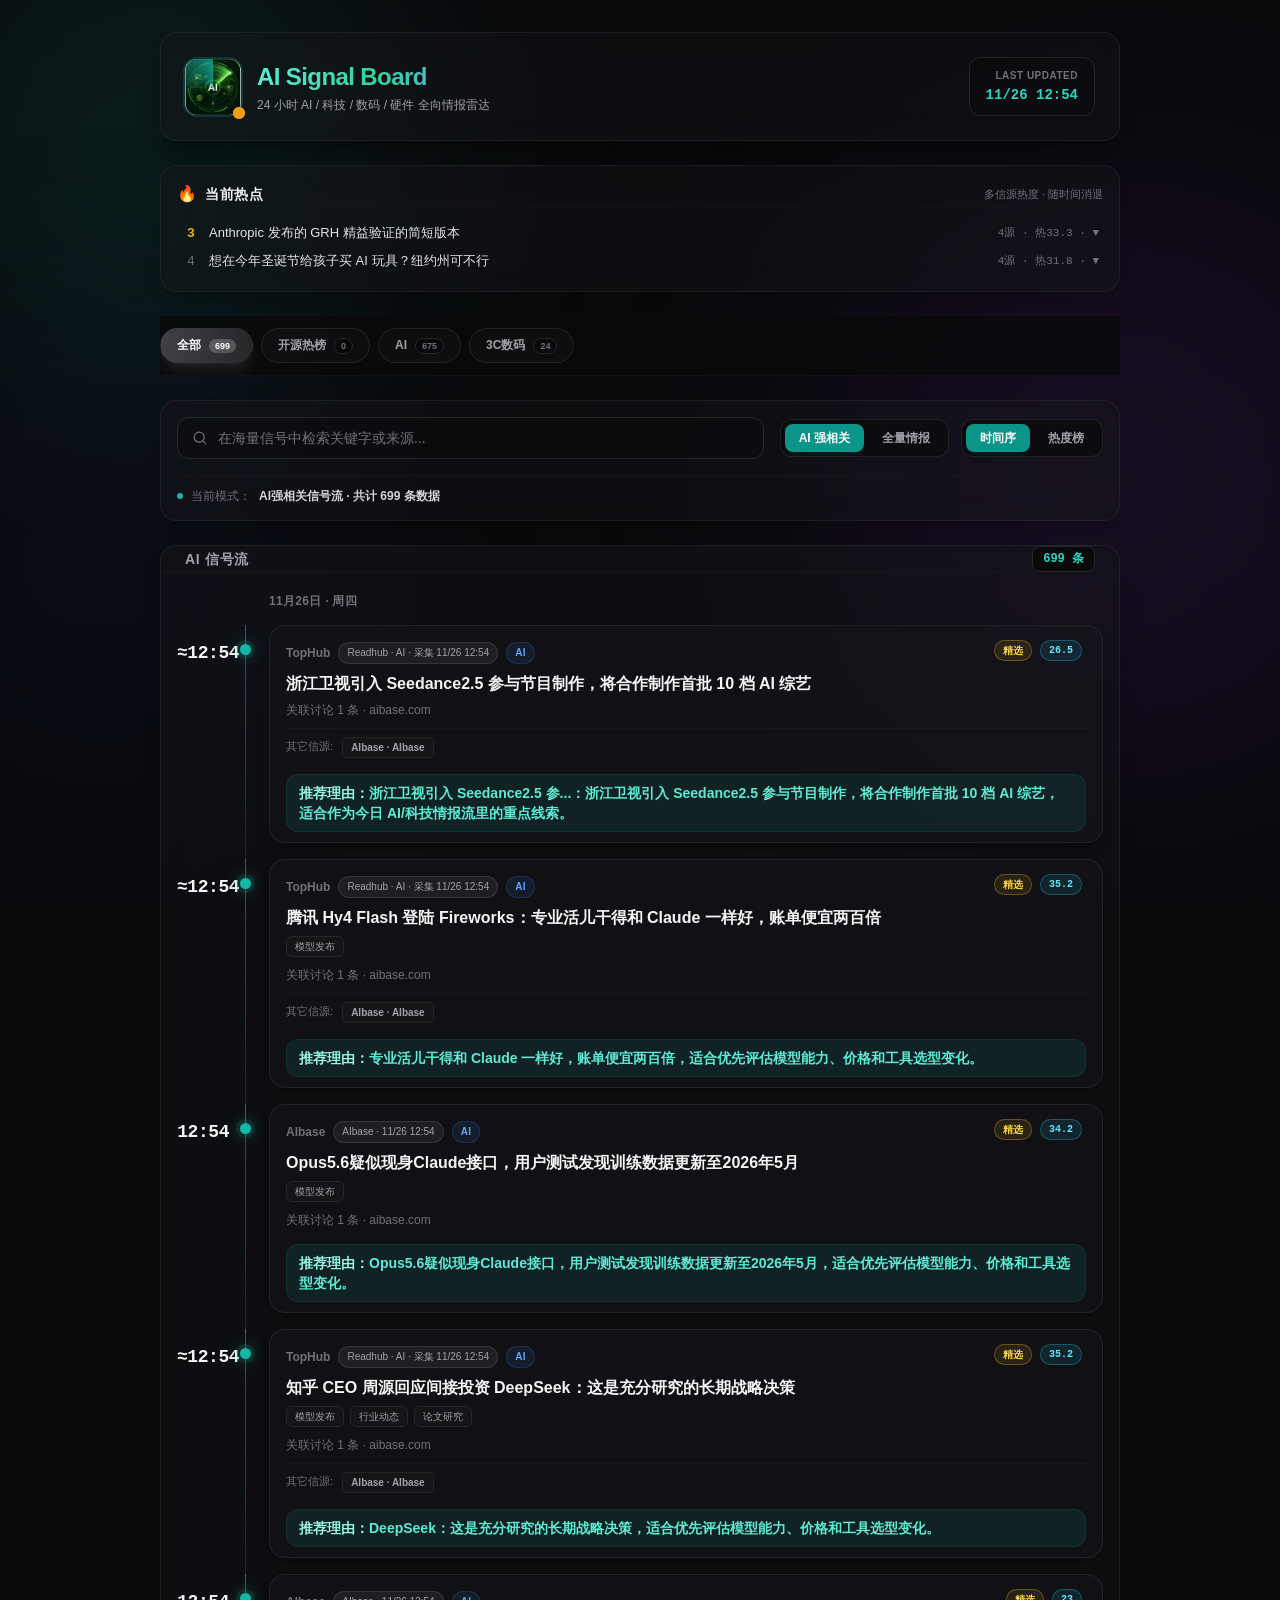
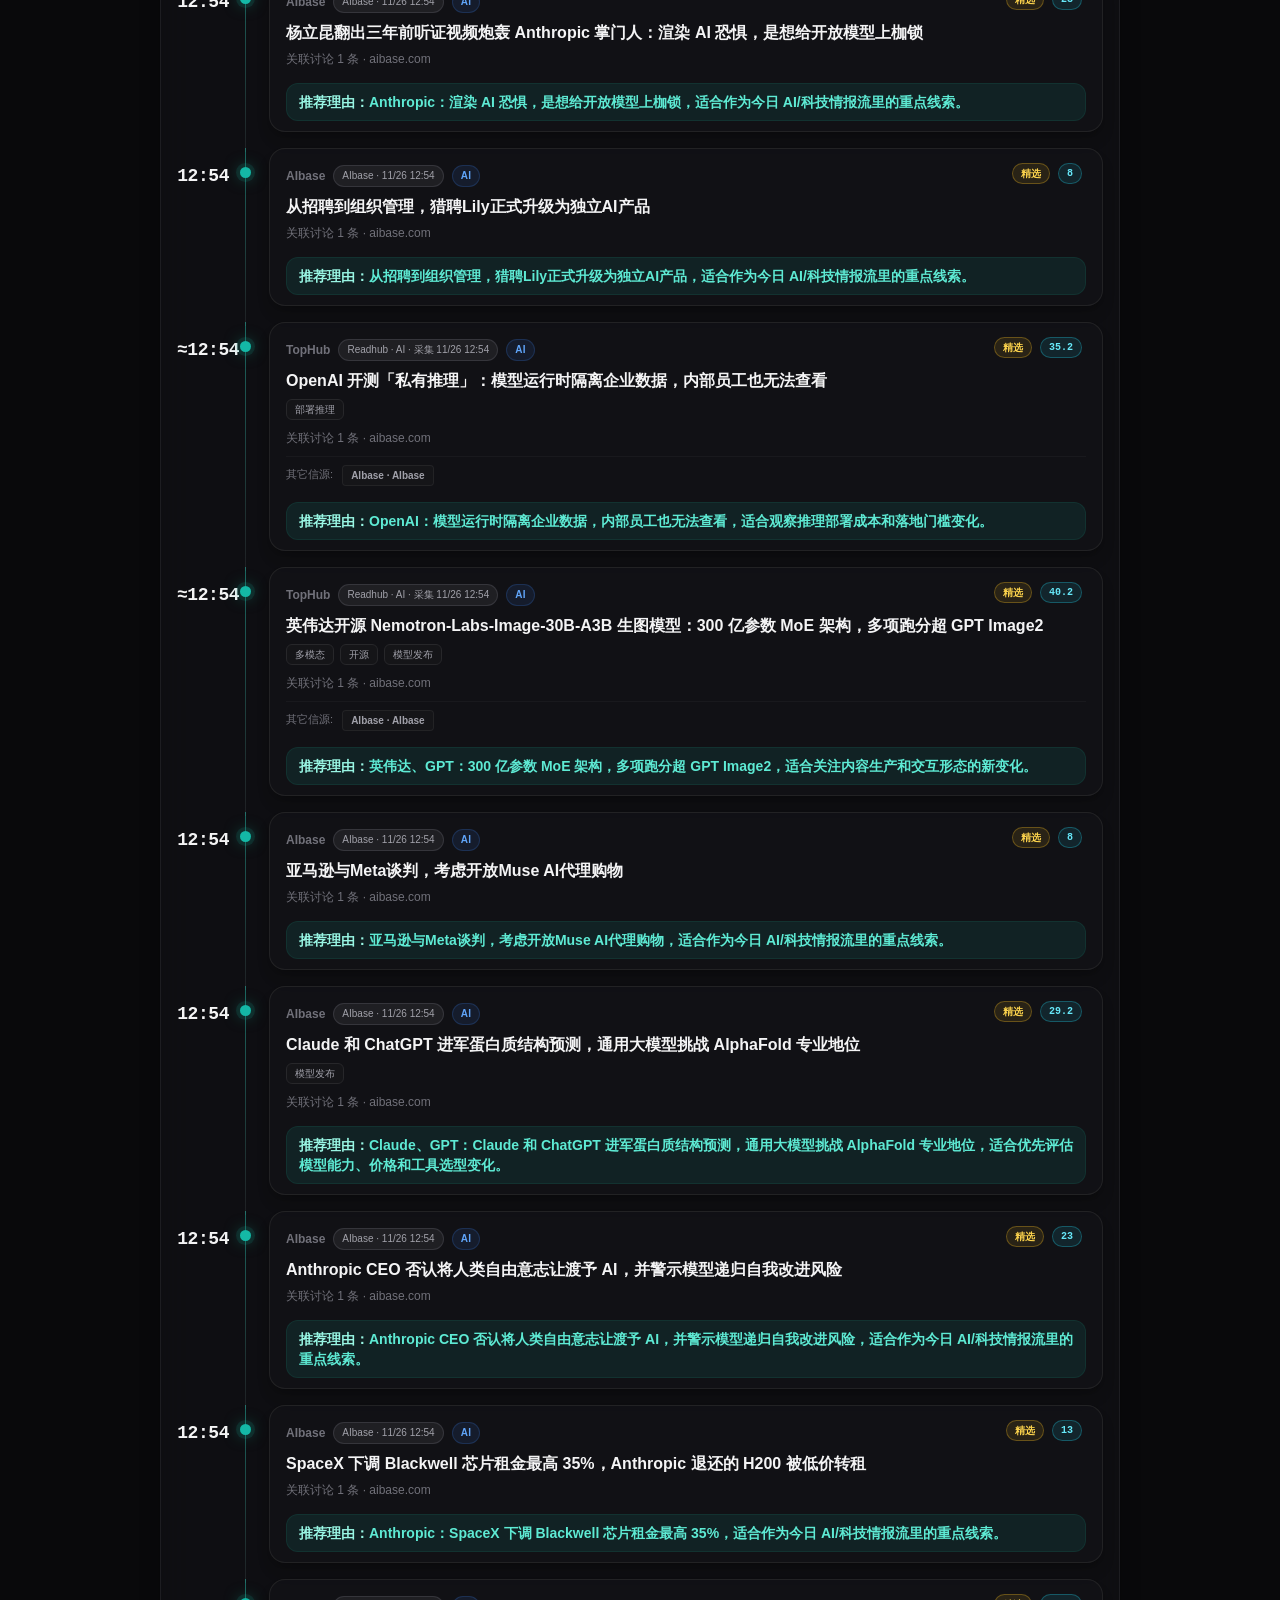
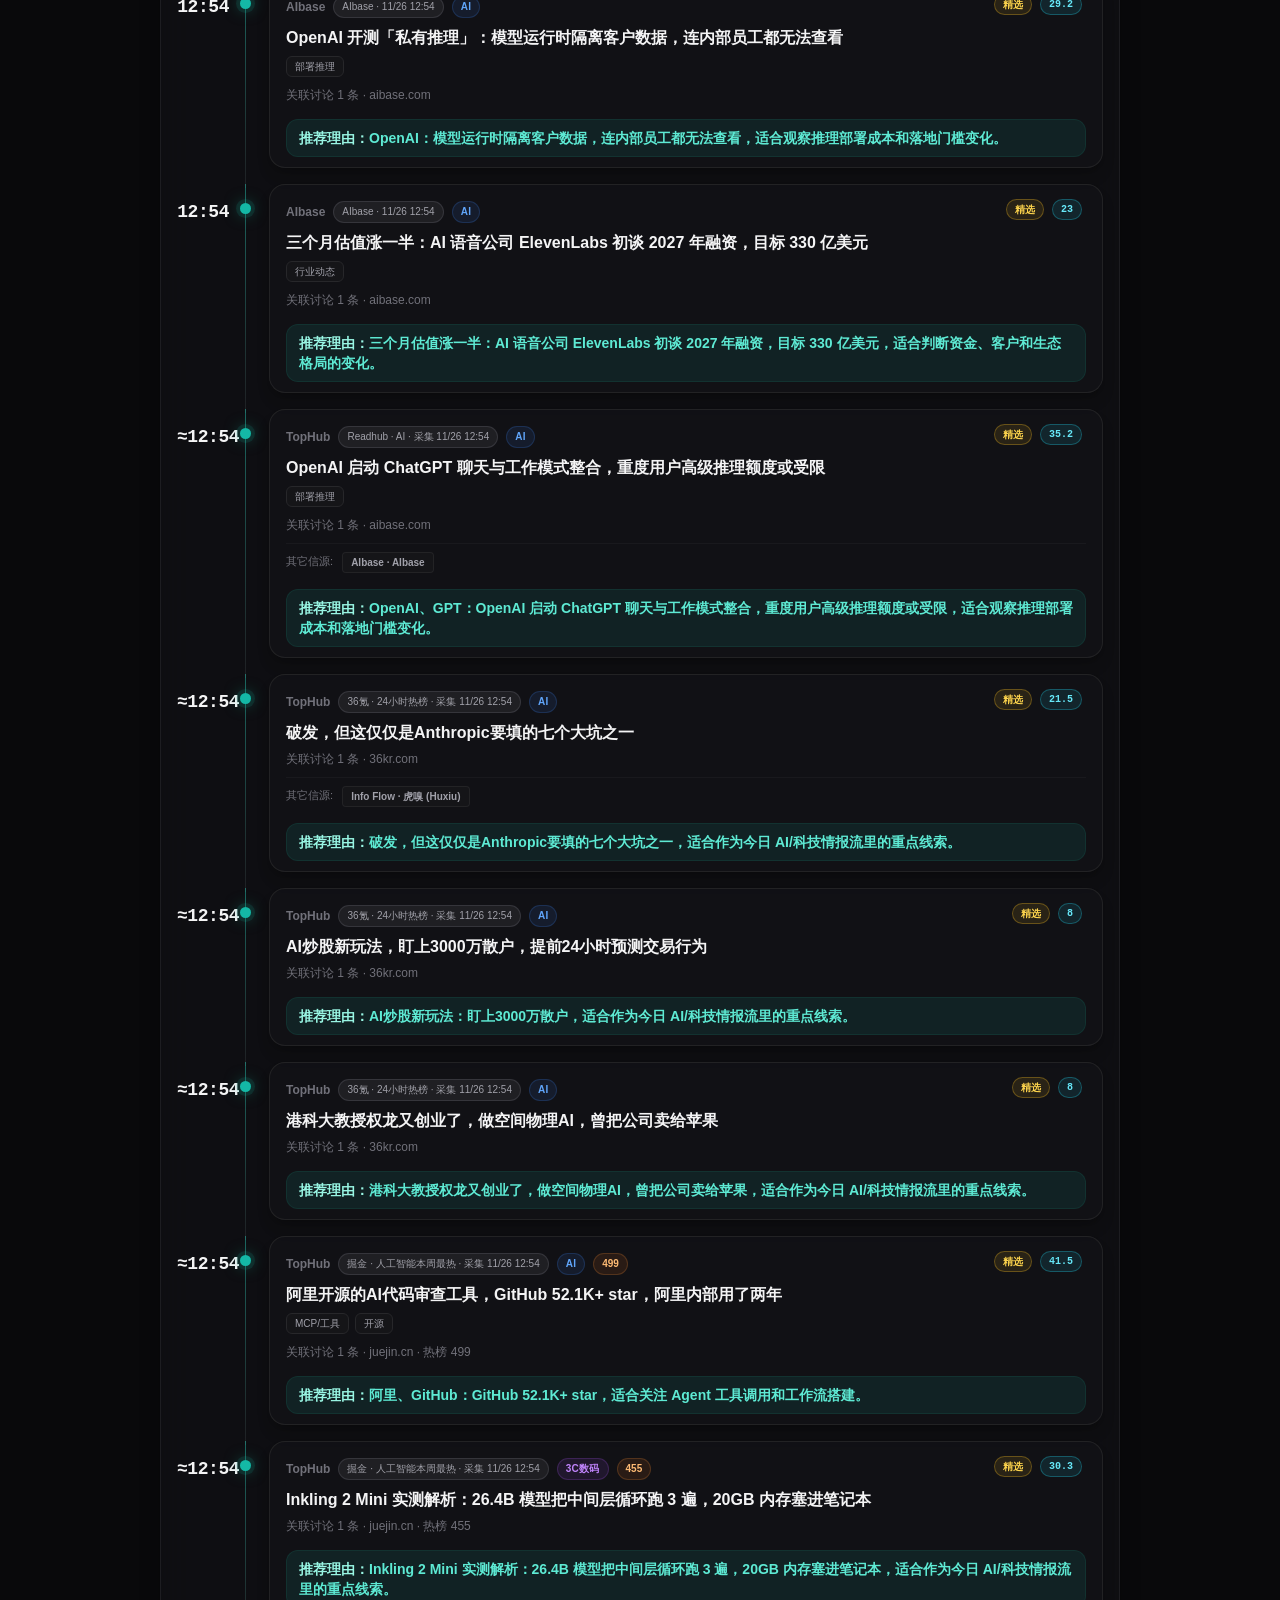
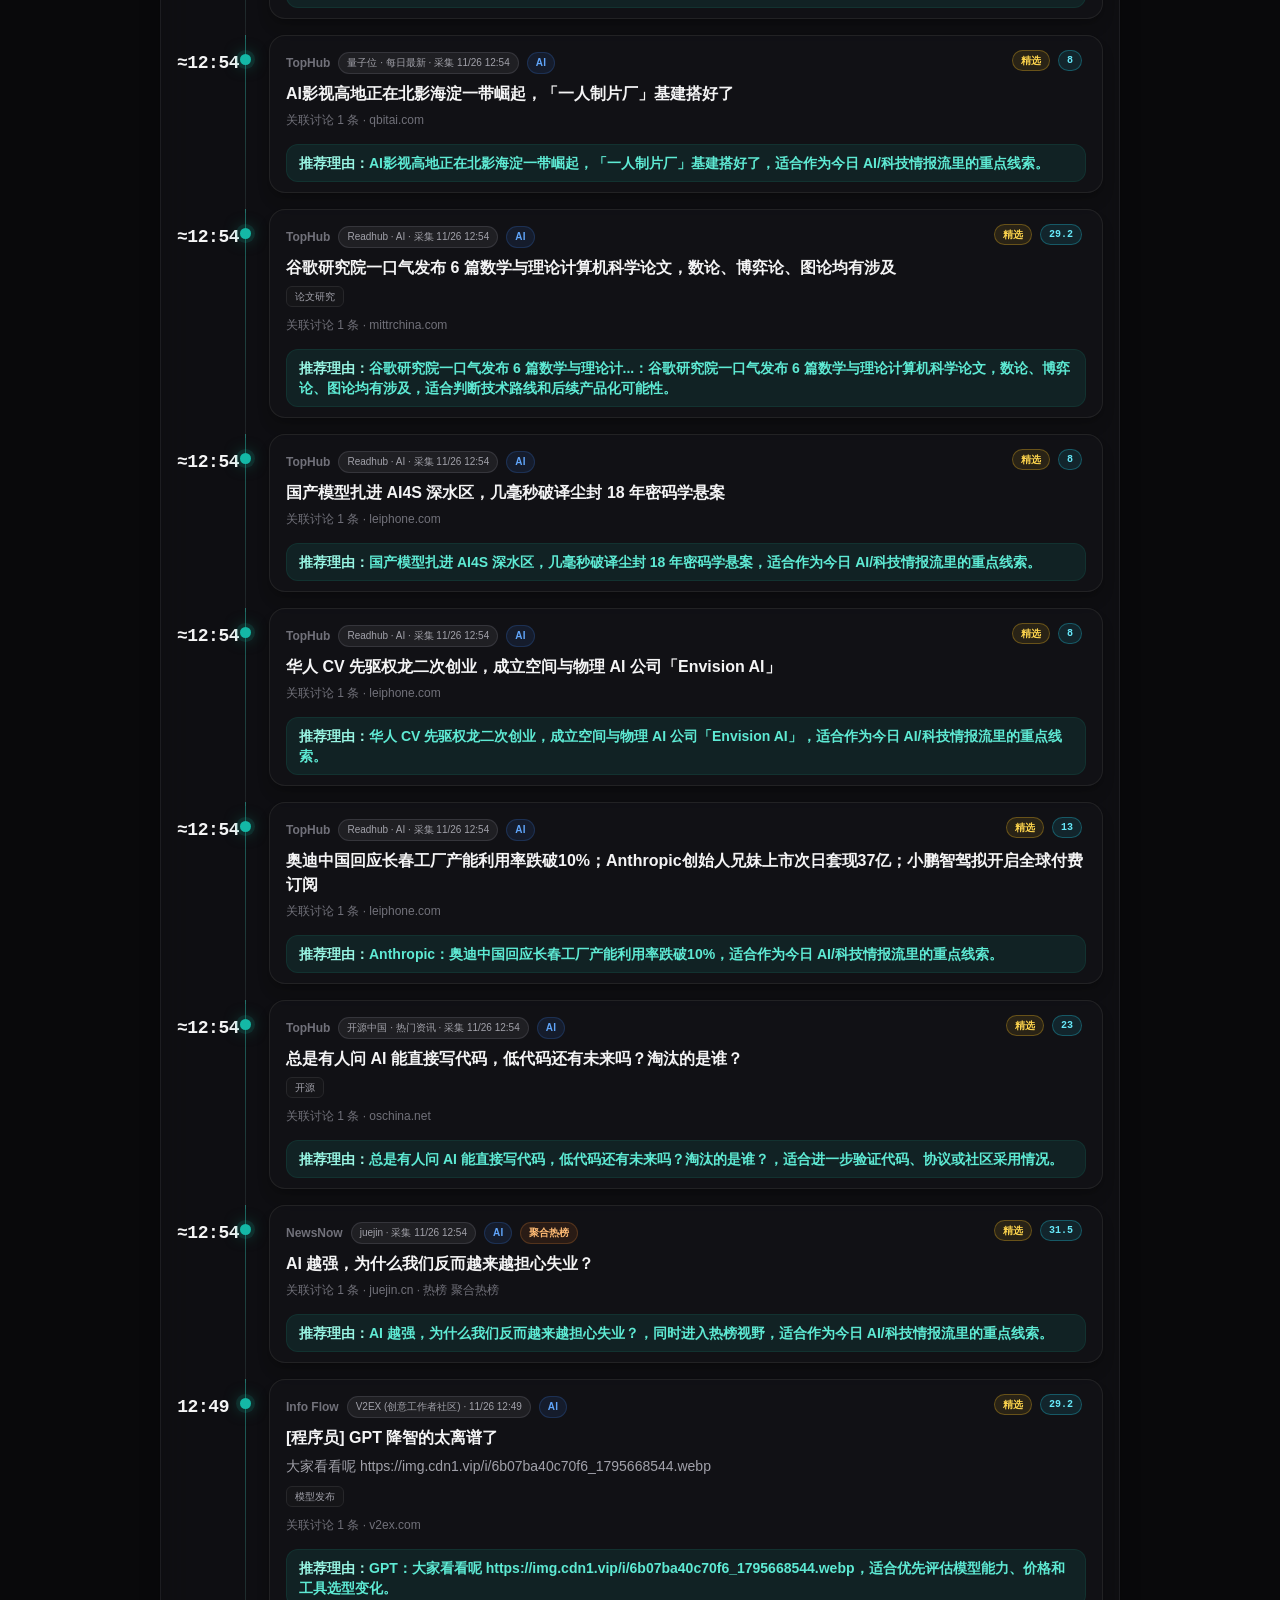
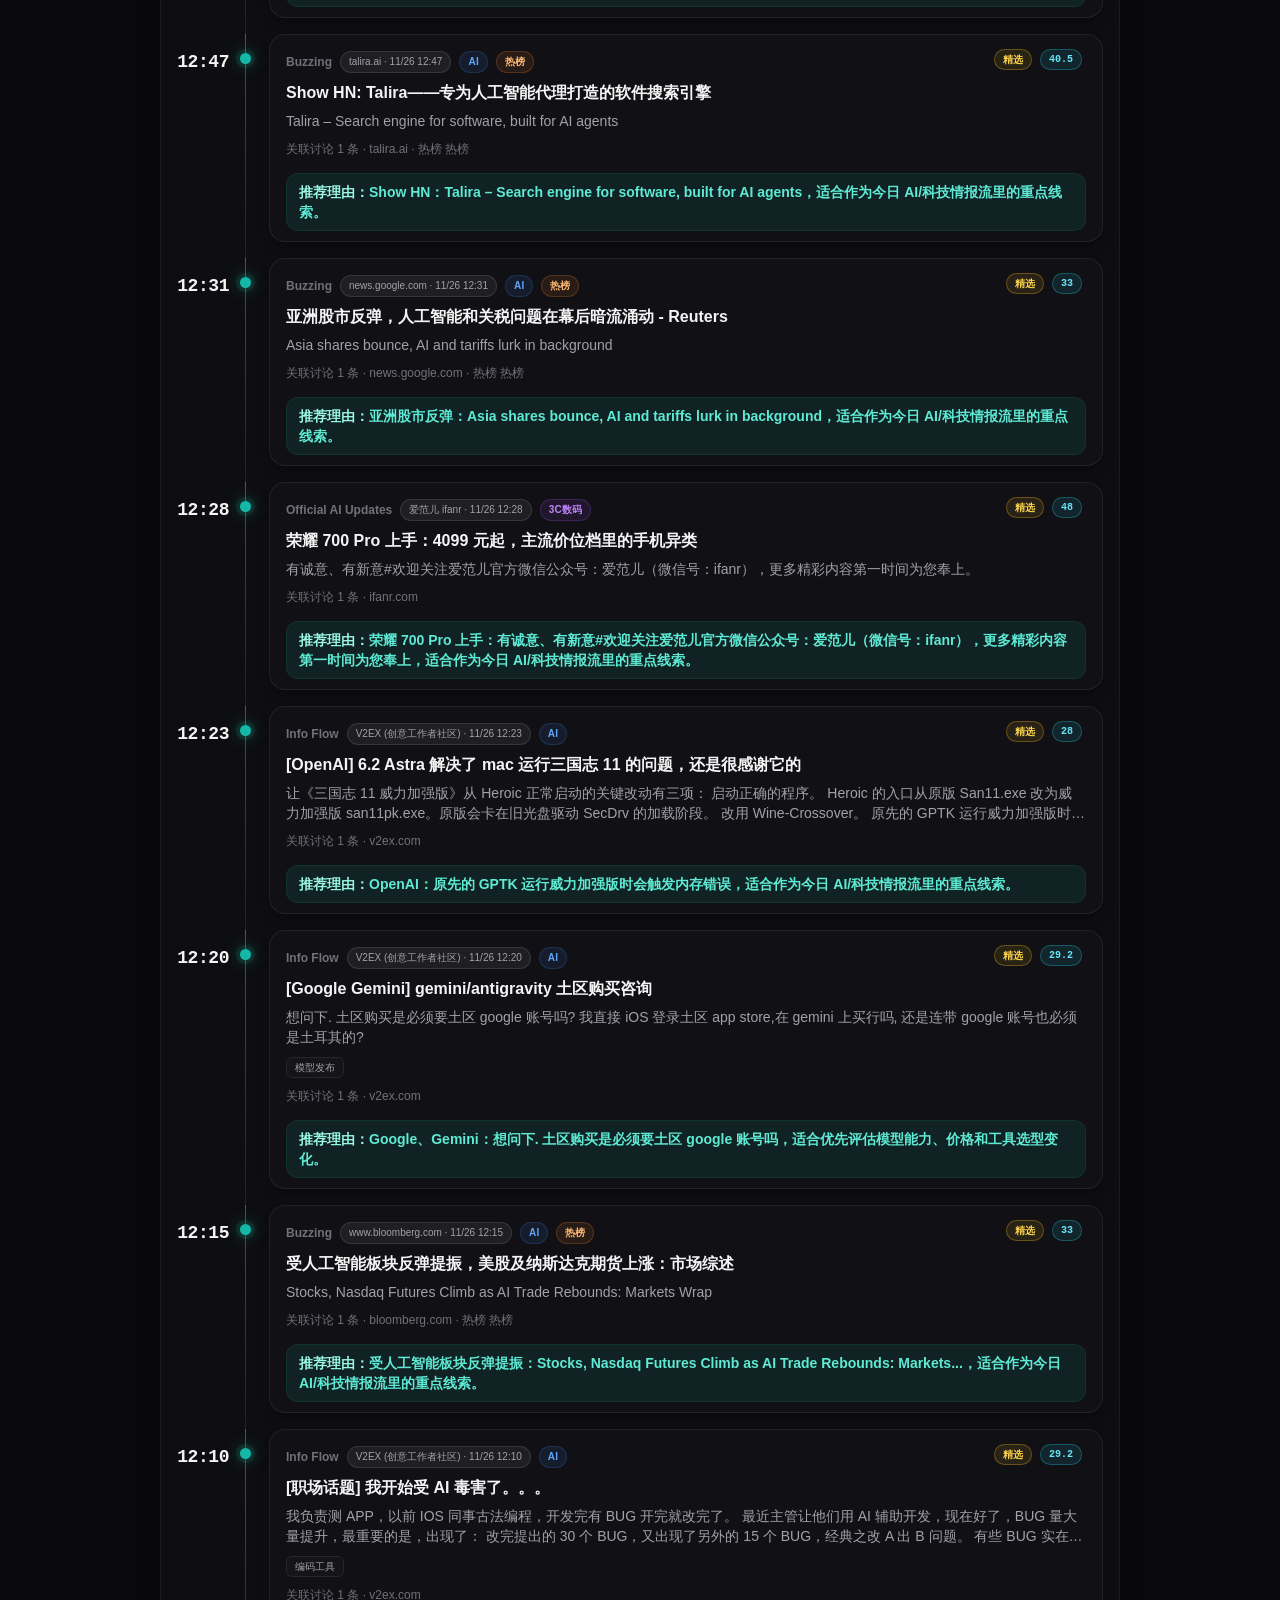
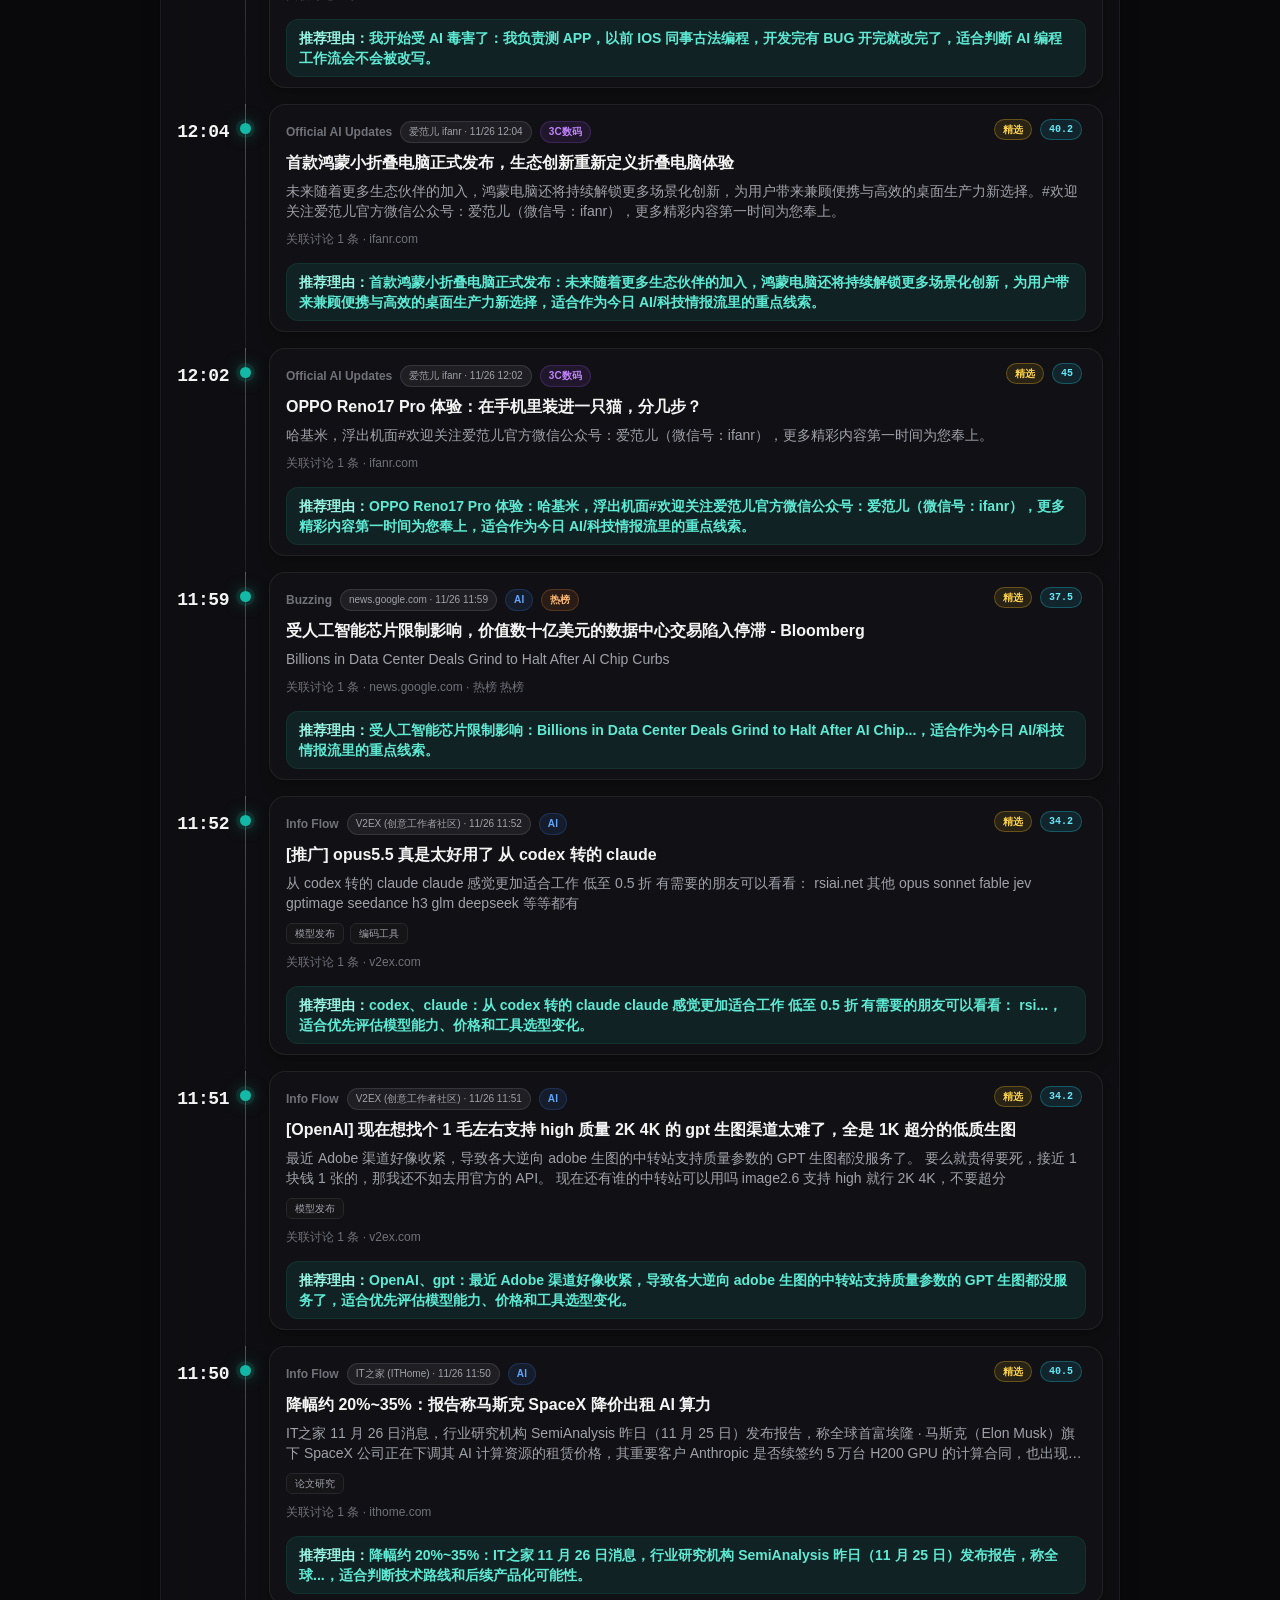
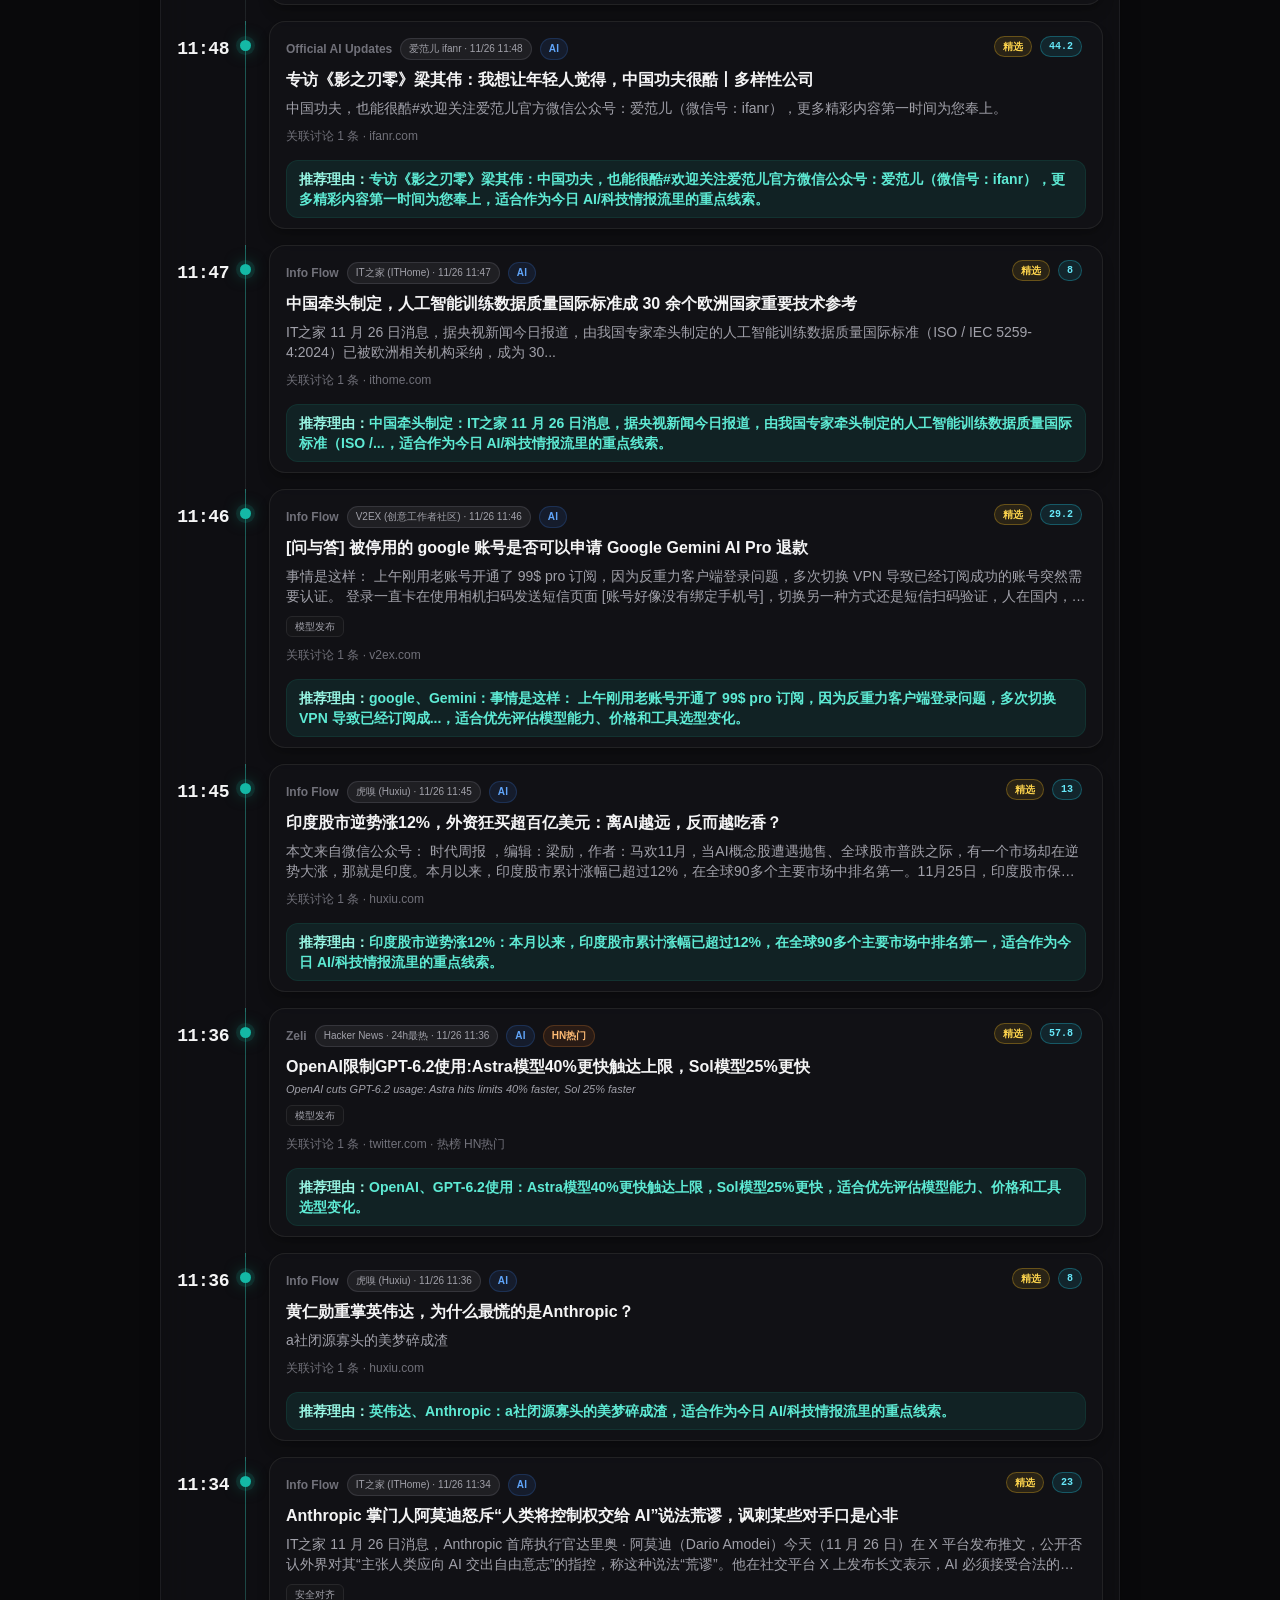
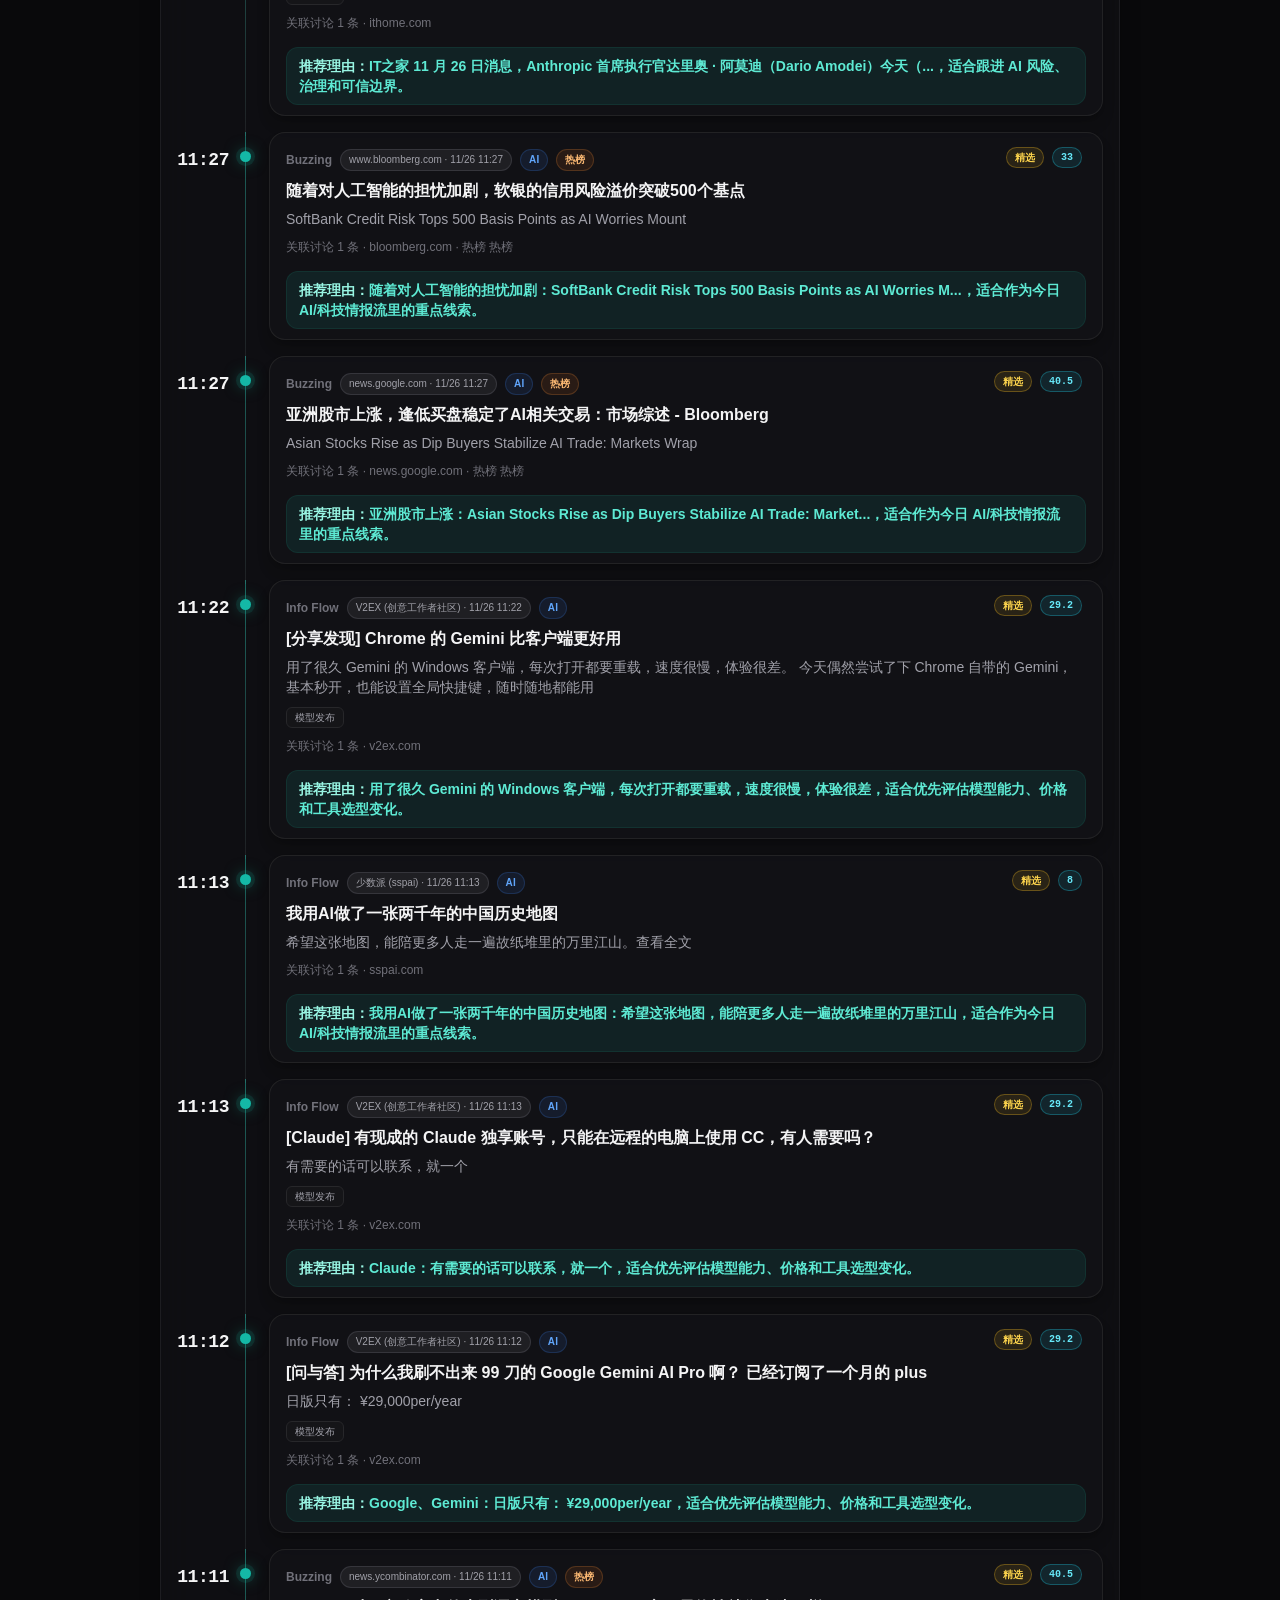
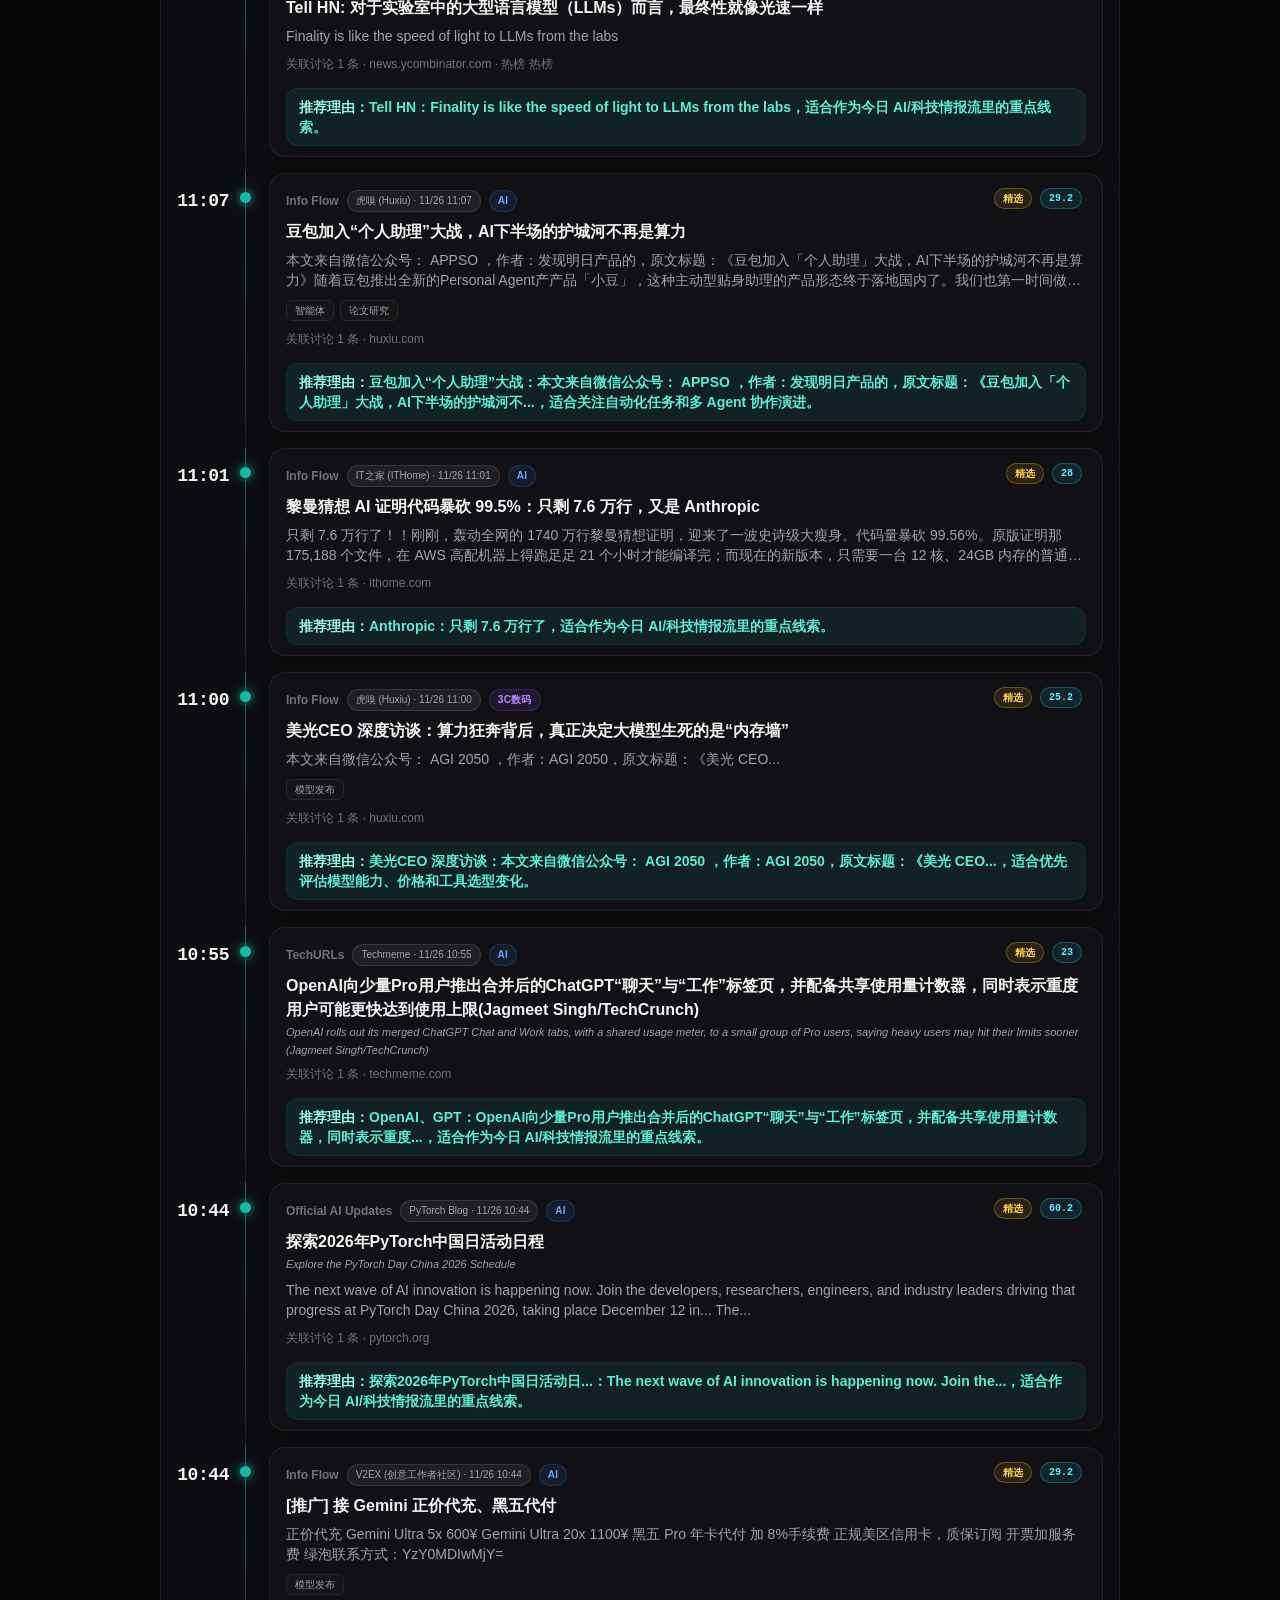
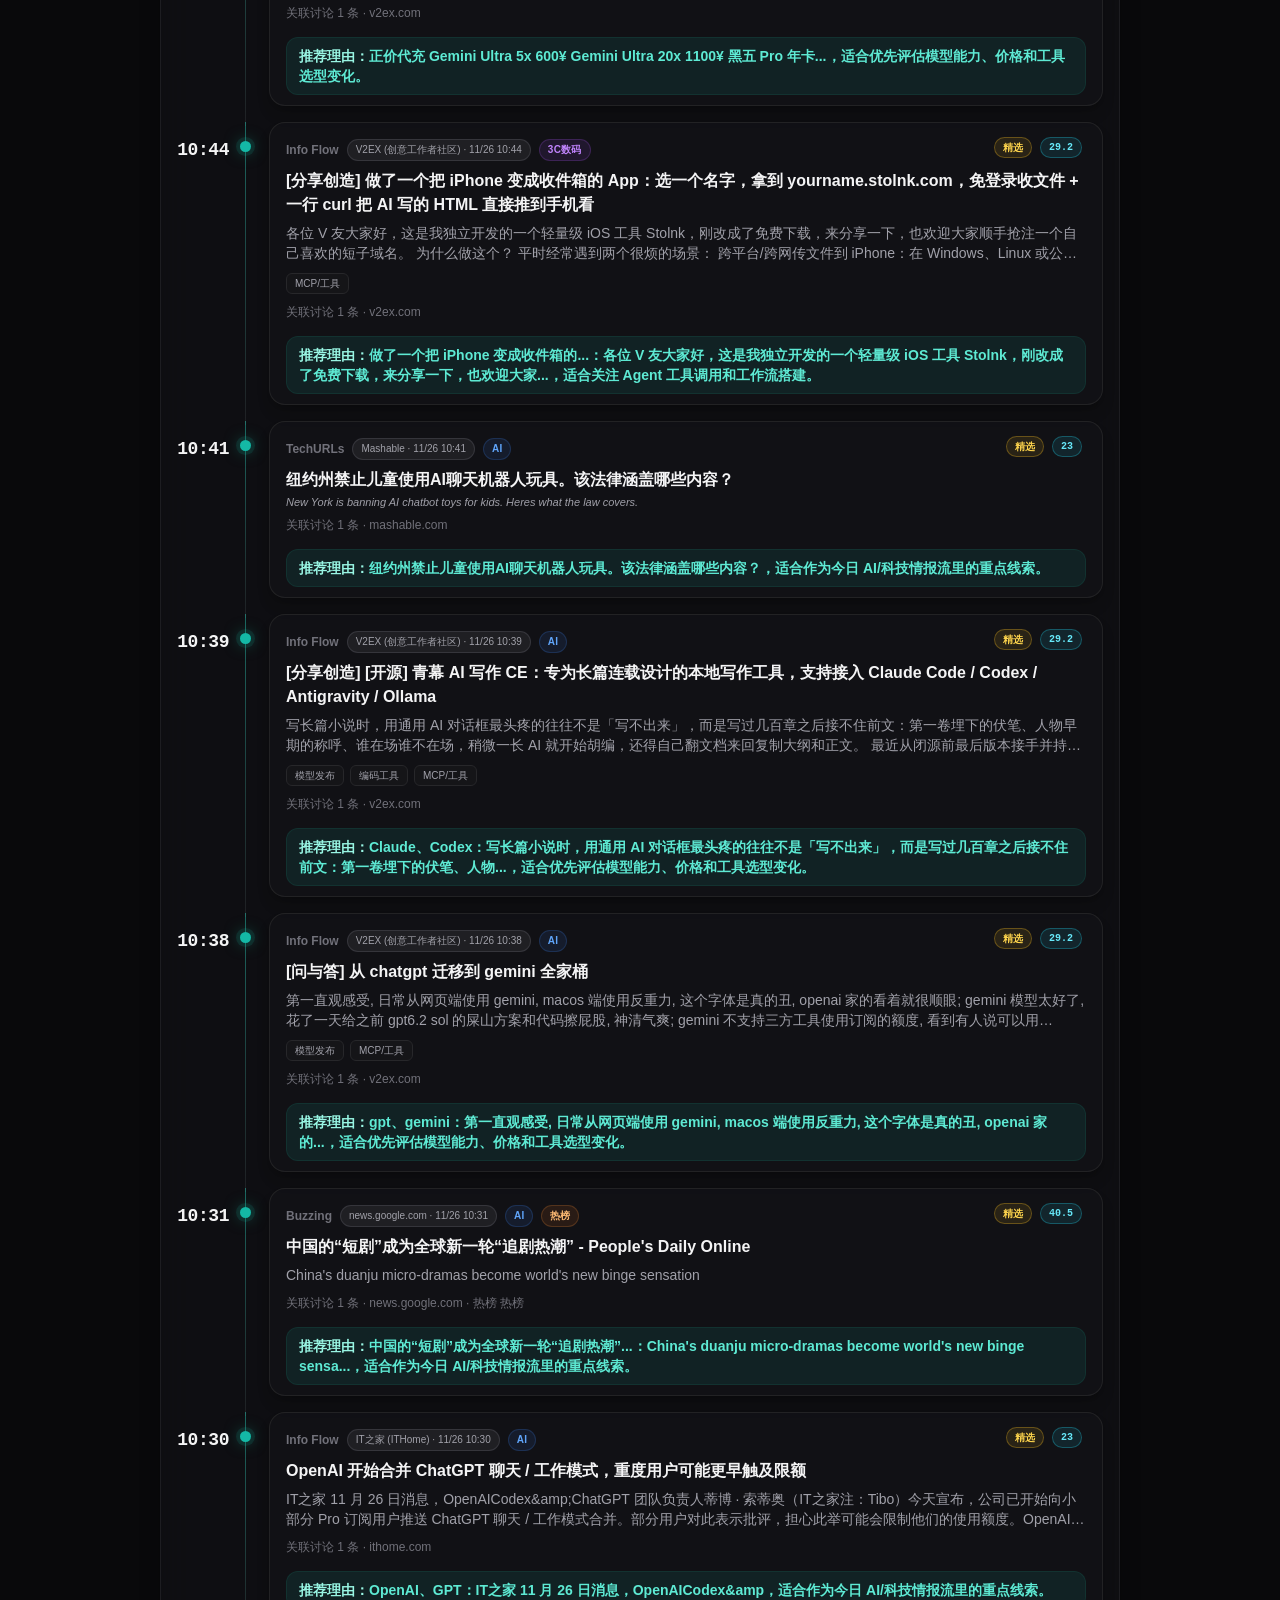
==== commit f72dbe86: "chore: update ai news snapshot + prerender" ====
--- a/index.html
+++ b/index.html
@@ -3,7 +3,7 @@
   <head>
     <meta charset="UTF-8" />
     <meta name="viewport" content="width=device-width, initial-scale=1.0" />
-    <title>AI Signal Board — Gemini 4包揽前三，能打败谷歌的只有谷歌</title>
+    <title>AI Signal Board — 浙江卫视引入 Seedance2.5 参与节目制作，将合作制作首批 10 档 AI 综艺</title>
     <link rel="icon" href="./assets/logo-32.webp" type="image/webp" />
     <link rel="apple-touch-icon" href="./assets/logo-180.webp" />
     <link rel="manifest" href="./manifest.json" />
@@ -228,56 +228,56 @@
     </style>
   <!-- PRERENDER:HEAD -->
 <link rel="canonical" href="https://news.my-tv.eu.cc/">
-<meta name="description" content="Gemini 4包揽前三，能打败谷歌的只有谷歌 / 黄仁勋的“光”：详解AI算力背后的光通信产业链、英伟达赌注与技术博弈 / 我以为这是摄影作品，你告诉我这是最新的国产AI？！ / 丢个故事就行！直出15分钟AI短片，家里二舅也能上手 / 零基础也能做开发，智元灵心平台一年孵化超3万个机器人智能体">
+<meta name="description" content="浙江卫视引入 Seedance2.5 参与节目制作，将合作制作首批 10 档 AI 综艺 / 腾讯 Hy4 Flash 登陆 Fireworks：专业活儿干得和 Claude 一样好，账单便宜两百倍 / Opus5.6疑似现身Claude接口，用户测试发现训练数据更新至2026年5月 / 知乎 CEO 周源回应间接投资 DeepSeek：这是充分研究的长期战略决策 / 杨立昆翻出三年前听证视频炮轰">
 <meta property="og:type" content="website">
 <meta property="og:site_name" content="AI Signal Board">
-<meta property="og:title" content="AI Signal Board — Gemini 4包揽前三，能打败谷歌的只有谷歌">
-<meta property="og:description" content="Gemini 4包揽前三，能打败谷歌的只有谷歌 / 黄仁勋的“光”：详解AI算力背后的光通信产业链、英伟达赌注与技术博弈 / 我以为这是摄影作品，你告诉我这是最新的国产AI？！ / 丢个故事就行！直出15分钟AI短片，家里二舅也能上手 / 零基础也能做开发，智元灵心平台一年孵化超3万个机器人智能体">
+<meta property="og:title" content="AI Signal Board — 浙江卫视引入 Seedance2.5 参与节目制作，将合作制作首批 10 档 AI 综艺">
+<meta property="og:description" content="浙江卫视引入 Seedance2.5 参与节目制作，将合作制作首批 10 档 AI 综艺 / 腾讯 Hy4 Flash 登陆 Fireworks：专业活儿干得和 Claude 一样好，账单便宜两百倍 / Opus5.6疑似现身Claude接口，用户测试发现训练数据更新至2026年5月 / 知乎 CEO 周源回应间接投资 DeepSeek：这是充分研究的长期战略决策 / 杨立昆翻出三年前听证视频炮轰">
 <meta name="twitter:card" content="summary_large_image">
-<meta name="twitter:title" content="AI Signal Board — Gemini 4包揽前三，能打败谷歌的只有谷歌">
-<meta name="twitter:description" content="Gemini 4包揽前三，能打败谷歌的只有谷歌 / 黄仁勋的“光”：详解AI算力背后的光通信产业链、英伟达赌注与技术博弈 / 我以为这是摄影作品，你告诉我这是最新的国产AI？！ / 丢个故事就行！直出15分钟AI短片，家里二舅也能上手 / 零基础也能做开发，智元灵心平台一年孵化超3万个机器人智能体">
+<meta name="twitter:title" content="AI Signal Board — 浙江卫视引入 Seedance2.5 参与节目制作，将合作制作首批 10 档 AI 综艺">
+<meta name="twitter:description" content="浙江卫视引入 Seedance2.5 参与节目制作，将合作制作首批 10 档 AI 综艺 / 腾讯 Hy4 Flash 登陆 Fireworks：专业活儿干得和 Claude 一样好，账单便宜两百倍 / Opus5.6疑似现身Claude接口，用户测试发现训练数据更新至2026年5月 / 知乎 CEO 周源回应间接投资 DeepSeek：这是充分研究的长期战略决策 / 杨立昆翻出三年前听证视频炮轰">
 <meta property="og:url" content="https://news.my-tv.eu.cc/">
 <meta property="og:image" content="https://news.my-tv.eu.cc/assets/social-preview.png">
 <meta name="twitter:image" content="https://news.my-tv.eu.cc/assets/social-preview.png">
-<script type="application/ld+json">{"@context":"https://schema.org","@type":"ItemList","name":"AI Signal Board — 24h AI 新闻","dateModified":"2026-11-25T22:59:22.189930Z","itemListElement":[{"@type":"ListItem","position":1,"url":"https://www.36kr.com/p/4084426587793792","name":"Gemini 4包揽前三，能打败谷歌的只有谷歌"},{"@type":"ListItem","position":2,"url":"https://www.36kr.com/p/4085062673749895","name":"黄仁勋的“光”：详解AI算力背后的光通信产业链、英伟达赌注与技术博弈"},{"@type":"ListItem","position":3,"url":"https://www.qbitai.com/2026/11/512748.html","name":"我以为这是摄影作品，你告诉我这是最新的国产AI？！"},{"@type":"ListItem","position":4,"url":"https://www.qbitai.com/2026/11/512727.html","name":"丢个故事就行！直出15分钟AI短片，家里二舅也能上手"},{"@type":"ListItem","position":5,"url":"https://www.qbitai.com/2026/11/512715.html","name":"零基础也能做开发，智元灵心平台一年孵化超3万个机器人智能体"},{"@type":"ListItem","position":6,"url":"https://www.qbitai.com/2026/11/512582.html","name":"算力唤醒真实世界：九章云极发布物理AI工厂与生态开放计划"},{"@type":"ListItem","position":7,"url":"https://www.qbitai.com/2026/11/512683.html","name":"逐际动⼒与商汤⼤装置达成合作，以高质量算力全⾯⽀撑机器⼈仿真训练与测试"},{"@type":"ListItem","position":8,"url":"https://www.techradar.com/pro/phision-shows-off-a-new-ssd-design-with-its-own-npu-and-64gb-of-memory-which-it-says-can-cut-data-transfers-by-10-to-100-times","name":"Phison 展示采用自研 NPU 和 64GB 内存的全新 SSD 设计，据称可将数据传输量减少 10 至 100 倍"},{"@type":"ListItem","position":9,"url":"https://www.leiphone.com/category/chips/G3lWNUyVJphxOTU2.html","name":"中国算力采购信心指数启动，九章云极核心共建算力市场先行指标"},{"@type":"ListItem","position":10,"url":"https://www.leiphone.com/category/industrynews/KnGzlsg6xlU9Nnpk.html","name":"多模型协同落地，浙江人形 NAVIAI 提升长序列任务作业稳定性"},{"@type":"ListItem","position":11,"url":"https://www.itbear.com.cn/html/2026-11/1596652.html","name":"AI 视听推理评测：答对未必真懂，证据定位成关键"},{"@type":"ListItem","position":12,"url":"https://techcrunch.com/2026/11/25/sp-considers-nvidia-credit-downgrade-over-governance-and-key-man-risks","name":"标普考虑因治理及“关键人物”风险下调英伟达信用评级"},{"@type":"ListItem","position":13,"url":"https://jmmv.dev/2026/11/entering-the-geminispace.html","name":"进入 Geminispace"},{"@type":"ListItem","position":14,"url":"https://www.bloomberg.com/news/articles/2026-11-25/stocks-meltdown-spills-into-unlikely-market-sinking-carry-trade","name":"AI股出现裂痕，令曾被视为可靠的套利交易陷入困境"},{"@type":"ListItem","position":15,"url":"https://news.google.com/rss/articles/CBMihAFBVV95cUxPRk1rajBxbTdzLU5PcUFwRjV0WHRkdjIzVEVnRzlOVksza1BVQTZCR1RXMl9MLTZ6OFdYQXVpSmRSUVFnUHlmcDY4ajRGWUtuUXBObGllMFRBV3JLWDROSnVrNlVaT3U5Y2RVWVgtT2pycEpDamdURTBKRjZvenpxaU0tXzg?oc=5\u0026hl=en-US\u0026gl=US\u0026ceid=US%3Aen","name":"亿万富翁金融家托德·博利就卢克石油资产达成交易 - Financial Times"},{"@type":"ListItem","position":16,"url":"https://latent.space/p/the_revolution_vs_the_renaissance_thariq_shihipar_openai","name":"《革命》 vs 《文艺复兴》 — Thariq Shihipar，OpenAI"},{"@type":"ListItem","position":17,"url":"https://www.bloomberg.com/news/newsletters/2026-11-25/pension-funds-use-total-portfolio-approach-to-manage-ai-stock-exposure","name":"养老基金采用“整体投资组合”策略管理人工智能股票持仓"},{"@type":"ListItem","position":18,"url":"https://news.ycombinator.com/item?id=50648330","name":"AI 订阅间的负载均衡"},{"@type":"ListItem","position":19,"url":"https://latent.space/p/ainews-math-proofs-are-landing-faster-than-we-can-read-them","name":"[AINews] 数学证明的生成速度已快于我们的阅读能力"},{"@type":"ListItem","position":20,"url":"https://github.blog/changelog/2026-11-25-copilot-code-review-billing-will-default-to-the-organization","name":"Copilot 代码审查将默认按组织计费"},{"@type":"ListItem","position":21,"url":"https://www.bloomberg.com/news/articles/2026-11-25/us-stock-index-futures-slide-as-ai-worries-fuel-tech-losses","name":"受人工智能驱动的剧烈波动令投资者措手不及，美股收盘走低"},{"@type":"ListItem","position":22,"url":"https://reut.rs/4tj5Vmd","name":"OpenAI聘请克拉瓦斯律师事务所的诉讼律师，与马斯克就人工智能主导权展开法庭对决"},{"@type":"ListItem","position":23,"url":"https://news.google.com/rss/articles/[base64]?oc=5\u0026hl=en-US\u0026gl=US\u0026ceid=US%3Aen","name":"随着投资者对阿莫迪的AI投资前景失去信心，Anthropic股价进一步跌破IPO发行价 - Yahoo Finance"},{"@type":"ListItem","position":24,"url":"https://scottaaronson.blog/?p=10379","name":"斯科特·阿伦森谈近期复杂性理论在人工智能领域的成就"},{"@type":"ListItem","position":25,"url":"https://bit.ly/3X3wIa3","name":"黄仁勋的纾困不会是人工智能热潮中的最后一次"},{"@type":"ListItem","position":26,"url":"https://www.tryanvil.dev","name":"Show HN: 在AI网站建设工具中，Anvil以5美元起的套餐价格脱颖而出"},{"@type":"ListItem","position":27,"url":"https://slashdot.org/story/26/11/25/0814233/anthropic-openai-employees-fear-models-are-too-unsafe-to-ever-release","name":"Anthropic 与 OpenAI 员工担忧:模型过于危险，恐永远无法发布"},{"@type":"ListItem","position":28,"url":"https://mashable.com/tech/nov-25-eufy-robot-vacuum-black-friday-deal","name":"Eufy C28 机器人在亚马逊黑色星期五促销中降价超 400 美元"},{"@type":"ListItem","position":29,"url":"https://phys.org/news/2026-11-stabilizing-atomically-thin-metals-sandwich.html","name":"利用夹层结构稳定原子级薄金属：机器学习拓展了搜索范围"},{"@type":"ListItem","position":30,"url":"https://www.bloomberg.com/news/articles/2026-11-25/anthropic-s-stock-sparks-rare-divide-inside-one-wall-street-firm","name":"Anthropic的股票在一家华尔街公司内部引发了罕见的分歧"}]}</script>
+<script type="application/ld+json">{"@context":"https://schema.org","@type":"ItemList","name":"AI Signal Board — 24h AI 新闻","dateModified":"2026-11-26T04:54:07.709047Z","itemListElement":[{"@type":"ListItem","position":1,"url":"https://www.aibase.com/zh/news/32547","name":"浙江卫视引入 Seedance2.5 参与节目制作，将合作制作首批 10 档 AI 综艺"},{"@type":"ListItem","position":2,"url":"https://www.aibase.com/zh/news/32546","name":"腾讯 Hy4 Flash 登陆 Fireworks：专业活儿干得和 Claude 一样好，账单便宜两百倍"},{"@type":"ListItem","position":3,"url":"https://www.aibase.com/news/32545","name":"Opus5.6疑似现身Claude接口，用户测试发现训练数据更新至2026年5月"},{"@type":"ListItem","position":4,"url":"https://www.aibase.com/zh/news/32544","name":"知乎 CEO 周源回应间接投资 DeepSeek：这是充分研究的长期战略决策"},{"@type":"ListItem","position":5,"url":"https://www.aibase.com/news/32543","name":"杨立昆翻出三年前听证视频炮轰 Anthropic 掌门人：渲染 AI 恐惧，是想给开放模型上枷锁"},{"@type":"ListItem","position":6,"url":"https://www.aibase.com/news/32542","name":"从招聘到组织管理，猎聘Lily正式升级为独立AI产品"},{"@type":"ListItem","position":7,"url":"https://www.aibase.com/zh/news/32541","name":"OpenAI 开测「私有推理」：模型运行时隔离企业数据，内部员工也无法查看"},{"@type":"ListItem","position":8,"url":"https://www.aibase.com/zh/news/32540","name":"英伟达开源 Nemotron-Labs-Image-30B-A3B 生图模型：300 亿参数 MoE 架构，多项跑分超 GPT Image2"},{"@type":"ListItem","position":9,"url":"https://www.aibase.com/news/32539","name":"亚马逊与Meta谈判，考虑开放Muse AI代理购物"},{"@type":"ListItem","position":10,"url":"https://www.aibase.com/news/32538","name":"Claude 和 ChatGPT 进军蛋白质结构预测，通用大模型挑战 AlphaFold 专业地位"},{"@type":"ListItem","position":11,"url":"https://www.aibase.com/news/32537","name":"Anthropic CEO 否认将人类自由意志让渡予 AI，并警示模型递归自我改进风险"},{"@type":"ListItem","position":12,"url":"https://www.aibase.com/news/32536","name":"SpaceX 下调 Blackwell 芯片租金最高 35%，Anthropic 退还的 H200 被低价转租"},{"@type":"ListItem","position":13,"url":"https://www.aibase.com/news/32535","name":"OpenAI 开测「私有推理」：模型运行时隔离客户数据，连内部员工都无法查看"},{"@type":"ListItem","position":14,"url":"https://www.aibase.com/news/32534","name":"三个月估值涨一半：AI 语音公司 ElevenLabs 初谈 2027 年融资，目标 330 亿美元"},{"@type":"ListItem","position":15,"url":"https://www.aibase.com/zh/news/32533","name":"OpenAI 启动 ChatGPT 聊天与工作模式整合，重度用户高级推理额度或受限"},{"@type":"ListItem","position":16,"url":"https://www.36kr.com/p/4084607975560841","name":"破发，但这仅仅是Anthropic要填的七个大坑之一"},{"@type":"ListItem","position":17,"url":"https://www.36kr.com/p/4085120459172228","name":"AI炒股新玩法，盯上3000万散户，提前24小时预测交易行为"},{"@type":"ListItem","position":18,"url":"https://www.36kr.com/p/4084644091750787","name":"港科大教授权龙又创业了，做空间物理AI，曾把公司卖给苹果"},{"@type":"ListItem","position":19,"url":"https://juejin.cn/post/7711283330075377698","name":"阿里开源的AI代码审查工具，GitHub 52.1K+ star，阿里内部用了两年"},{"@type":"ListItem","position":20,"url":"https://juejin.cn/post/7710225291802656822","name":"Inkling 2 Mini 实测解析：26.4B 模型把中间层循环跑 3 遍，20GB 内存塞进笔记本"},{"@type":"ListItem","position":21,"url":"https://www.qbitai.com/2026/11/512828.html","name":"AI影视高地正在北影海淀一带崛起，「一人制片厂」基建搭好了"},{"@type":"ListItem","position":22,"url":"https://www.mittrchina.com/news/detail/17296","name":"谷歌研究院一口气发布 6 篇数学与理论计算机科学论文，数论、博弈论、图论均有涉及"},{"@type":"ListItem","position":23,"url":"https://www.leiphone.com/category/yanxishe/T2xmmiMAC6WbuuCM.html","name":"国产模型扎进 AI4S 深水区，几毫秒破译尘封 18 年密码学悬案"},{"@type":"ListItem","position":24,"url":"https://www.leiphone.com/category/academic/S12DTjaFWmIPkwCk.html","name":"华人 CV 先驱权龙二次创业，成立空间与物理 AI 公司「Envision AI」"},{"@type":"ListItem","position":25,"url":"https://www.leiphone.com/category/zaobao/TaYBp58OxQSPMi10.html","name":"奥迪中国回应长春工厂产能利用率跌破10%；Anthropic创始人兄妹上市次日套现37亿；小鹏智驾拟开启全球付费订阅"},{"@type":"ListItem","position":26,"url":"https://www.oschina.net/news/503819","name":"总是有人问 AI 能直接写代码，低代码还有未来吗？淘汰的是谁？"},{"@type":"ListItem","position":27,"url":"https://juejin.cn/post/7711896764836872192","name":"AI 越强，为什么我们反而越来越担心失业？"},{"@type":"ListItem","position":28,"url":"https://www.v2ex.com/t/1259975","name":"[程序员] GPT 降智的太离谱了"},{"@type":"ListItem","position":29,"url":"https://talira.ai","name":"Show HN: Talira——专为人工智能代理打造的软件搜索引擎"},{"@type":"ListItem","position":30,"url":"https://news.google.com/rss/articles/CBMigwFBVV95cUxPUWRTQ2N0czgwTVhPdVhvZDUzeDNDRUJ6cFd0MWx1N05aSTJHaUlOdTQ5X2xieEVueHJ3VTRrb0ppNEtzbFVBRm1fU3VvV0xpMWVlUWg3c0NvWXJxS2ZabkwwejhwenhCVmhYRUdweUwwdHhTTWd1bTh2QlR1dFpvVDFHVQ?oc=5\u0026hl=en-US\u0026gl=US\u0026ceid=US%3Aen","name":"亚洲股市反弹，人工智能和关税问题在幕后暗流涌动 - Reuters"}]}</script>
 <!-- /PRERENDER:HEAD -->
 </head>
   <body class="bg-[#09090b] text-zinc-100 min-h-screen font-sans selection:bg-teal-500/30 selection:text-teal-200 antialiased relative overflow-x-hidden w-full">
 <!-- PRERENDER:DATA -->
-<script id="__PRERENDER_DATA__" type="application/json">{"generated_at":"2026-11-25T22:59:22.189930Z","total_items":708,"items":[{"site_id":"tophub","site_name":"TopHub","source":"36氪 · 24小时热榜","title":"Gemini 4包揽前三，能打败谷歌的只有谷歌","url":"https://www.36kr.com/p/4084426587793792","published_at":null,"first_seen_at":"2026-11-25T22:59:22.189930Z","meta":{"metric":""},"category":"AI","tags":["模型发布"],"hotness_score":0,"hotness_raw":"","title_en":null,"title_zh":"Gemini 4包揽前三，能打败谷歌的只有谷歌","signal_score":29.2,"signal_level":"C","recommendation_reason":"Gemini 4包揽前三，能打败谷歌的只有谷歌，适合优先评估模型能力、价格和工具选型变化。"},{"site_id":"tophub","site_name":"TopHub","source":"36氪 · 24小时热榜","title":"黄仁勋的“光”：详解AI算力背后的光通信产业链、英伟达赌注与技术博弈","url":"https://www.36kr.com/p/4085062673749895","published_at":null,"first_seen_at":"2026-11-25T22:59:22.189930Z","meta":{"metric":""},"category":"AI","tags":[],"merged_sources":[{"site_name":"TopHub","source":"36氪 · 24小时热榜","url":"https://www.36kr.com/p/4085062673749895"},{"site_name":"Info Flow","source":"虎嗅 (Huxiu)","url":"https://www.huxiu.com/article/4908475.html"}],"source_count":2,"hotness_score":0,"hotness_raw":"","title_en":null,"title_zh":"黄仁勋的“光”：详解AI算力背后的光通信产业链、英伟达赌注与技术博弈","signal_score":21.5,"signal_level":"C","recommendation_reason":"详解AI算力背后的光通信产业链、英伟达赌注与技术博弈，适合作为今日 AI/科技情报流里的重点线索。"},{"site_id":"tophub","site_name":"TopHub","source":"量子位 · 每日最新","title":"我以为这是摄影作品，你告诉我这是最新的国产AI？！","url":"https://www.qbitai.com/2026/11/512748.html","published_at":null,"first_seen_at":"2026-11-25T22:59:22.189930Z","meta":{"metric":""},"category":"AI","tags":[],"hotness_score":0,"hotness_raw":"","title_en":null,"title_zh":"我以为这是摄影作品，你告诉我这是最新的国产AI？！","signal_score":8.0,"signal_level":"C","recommendation_reason":"我以为这是摄影作品，你告诉我这是最新的国产AI？！，适合作为今日 AI/科技情报流里的重点线索。"},{"site_id":"tophub","site_name":"TopHub","source":"量子位 · 每日最新","title":"丢个故事就行！直出15分钟AI短片，家里二舅也能上手","url":"https://www.qbitai.com/2026/11/512727.html","published_at":null,"first_seen_at":"2026-11-25T22:59:22.189930Z","meta":{"metric":""},"category":"AI","tags":[],"hotness_score":0,"hotness_raw":"","title_en":null,"title_zh":"丢个故事就行！直出15分钟AI短片，家里二舅也能上手","signal_score":8.0,"signal_level":"C","recommendation_reason":"丢个故事就行：直出15分钟AI短片，适合作为今日 AI/科技情报流里的重点线索。"},{"site_id":"tophub","site_name":"TopHub","source":"量子位 · 每日最新","title":"零基础也能做开发，智元灵心平台一年孵化超3万个机器人智能体","url":"https://www.qbitai.com/2026/11/512715.html","published_at":null,"first_seen_at":"2026-11-25T22:59:22.189930Z","meta":{"metric":""},"category":"AI","tags":["智能体"],"hotness_score":0,"hotness_raw":"","title_en":null,"title_zh":"零基础也能做开发，智元灵心平台一年孵化超3万个机器人智能体","signal_score":23.0,"signal_level":"C","recommendation_reason":"零基础也能做开发：智元灵心平台一年孵化超3万个机器人智能体，适合关注自动化任务和多 Agent 协作演进。"},{"site_id":"tophub","site_name":"TopHub","source":"量子位 · 每日最新","title":"算力唤醒真实世界：九章云极发布物理AI工厂与生态开放计划","url":"https://www.qbitai.com/2026/11/512582.html","published_at":null,"first_seen_at":"2026-11-25T22:59:22.189930Z","meta":{"metric":""},"category":"AI","tags":[],"hotness_score":0,"hotness_raw":"","title_en":null,"title_zh":"算力唤醒真实世界：九章云极发布物理AI工厂与生态开放计划","signal_score":8.0,"signal_level":"C","recommendation_reason":"算力唤醒真实世界：九章云极发布物理AI工厂与生态开放计划，适合作为今日 AI/科技情报流里的重点线索。"},{"site_id":"tophub","site_name":"TopHub","source":"量子位 · 每日最新","title":"逐际动⼒与商汤⼤装置达成合作，以高质量算力全⾯⽀撑机器⼈仿真训练与测试","url":"https://www.qbitai.com/2026/11/512683.html","published_at":null,"first_seen_at":"2026-11-25T22:59:22.189930Z","meta":{"metric":""},"category":"AI","tags":[],"hotness_score":0,"hotness_raw":"","title_en":null,"title_zh":"逐际动⼒与商汤⼤装置达成合作，以高质量算力全⾯⽀撑机器⼈仿真训练与测试","signal_score":8.0,"signal_level":"C","recommendation_reason":"逐际动⼒与商汤⼤装置达成合作，以高质量算力全⾯⽀撑机器⼈仿真训练与测试，适合作为今日 AI/科技情报流里的重点线索。"},{"site_id":"tophub","site_name":"TopHub","source":"Readhub · AI","title":"Phison shows off a new SSD design with its own NPU and 64GB of memory — which it says can cut data transfers by 10 to 100 times","url":"https://www.techradar.com/pro/phision-shows-off-a-new-ssd-design-with-its-own-npu-and-64gb-of-memory-which-it-says-can-cut-data-transfers-by-10-to-100-times","published_at":null,"first_seen_at":"2026-11-25T22:59:22.189930Z","meta":{"metric":"techradar.com"},"category":"电脑硬件","tags":[],"hotness_score":0,"hotness_raw":"","title_en":"Phison shows off a new SSD design with its own NPU and 64GB of memory — which it says can cut data transfers by 10 to 100 times","title_zh":"Phison 展示采用自研 NPU 和 64GB 内存的全新 SSD 设计，据称可将数据传输量减少 10 至 100 倍","signal_score":19.0,"signal_level":"C","recommendation_reason":"Phison 展示采用自研 NPU 和...：据称可将数据传输量减少 10 至 100 倍，适合作为今日 AI/科技情报流里的重点线索。"},{"site_id":"tophub","site_name":"TopHub","source":"Readhub · AI","title":"中国算力采购信心指数启动，九章云极核心共建算力市场先行指标","url":"https://www.leiphone.com/category/chips/G3lWNUyVJphxOTU2.html","published_at":null,"first_seen_at":"2026-11-25T22:59:22.189930Z","meta":{"metric":"雷锋网"},"category":"AI","tags":[],"hotness_score":0,"hotness_raw":"","title_en":null,"title_zh":"中国算力采购信心指数启动，九章云极核心共建算力市场先行指标","signal_score":8.0,"signal_level":"C","recommendation_reason":"中国算力采购信心指数启动，九章云极核心共建算力市场先行指标，适合作为今日 AI/科技情报流里的重点线索。"},{"site_id":"tophub","site_name":"TopHub","source":"Readhub · AI","title":"多模型协同落地，浙江人形 NAVIAI 提升长序列任务作业稳定性","url":"https://www.leiphone.com/category/industrynews/KnGzlsg6xlU9Nnpk.html","published_at":null,"first_seen_at":"2026-11-25T22:59:22.189930Z","meta":{"metric":"雷锋网"},"category":"AI","tags":[],"hotness_score":0,"hotness_raw":"","title_en":null,"title_zh":"多模型协同落地，浙江人形 NAVIAI 提升长序列任务作业稳定性","signal_score":8.0,"signal_level":"C","recommendation_reason":"多模型协同落地，浙江人形 NAVIAI 提升长序列任务作业稳定性，适合作为今日 AI/科技情报流里的重点线索。"},{"site_id":"tophub","site_name":"TopHub","source":"Readhub · AI","title":"AI 视听推理评测：答对未必真懂，证据定位成关键","url":"https://www.itbear.com.cn/html/2026-11/1596652.html","published_at":null,"first_seen_at":"2026-11-25T22:59:22.189930Z","meta":{"metric":"ITBear科技资讯"},"category":"AI","tags":["部署推理"],"hotness_score":0,"hotness_raw":"","title_en":null,"title_zh":"AI 视听推理评测：答对未必真懂，证据定位成关键","signal_score":29.2,"signal_level":"C","recommendation_reason":"AI 视听推理评测：答对未必真懂，证据定位成关键，适合观察推理部署成本和落地门槛变化。"},{"site_id":"official_ai","site_name":"Official AI Updates","source":"TechCrunch AI","title":"S\u0026P considers Nvidia credit downgrade over governance and ‘key man’ risks","url":"https://techcrunch.com/2026/11/25/sp-considers-nvidia-credit-downgrade-over-governance-and-key-man-risks","published_at":"2026-11-25T22:44:32Z","first_seen_at":"2026-11-25T22:59:22.189930Z","description":"The credit rating agency may lower Nvidia's credit rating to AA-, the fourth-highest rating.","meta":{"feed_url":"https://techcrunch.com/category/artificial-intelligence/feed/","feed_home":"https://techcrunch.com/category/artificial-intelligence/","image_url":""},"category":"AI","tags":[],"hotness_score":350,"hotness_raw":"","title_en":"S\u0026P considers Nvidia credit downgrade over governance and ‘key man’ risks","title_zh":"标普考虑因治理及“关键人物”风险下调英伟达信用评级","signal_score":54.0,"signal_level":"B","recommendation_reason":"英伟达：The credit rating agency may lower Nvidia's credit rating...，适合作为今日 AI/科技情报流里的重点线索。"},{"site_id":"iris","site_name":"Info Flow","source":"Lobsters (技术社区)","title":"Entering the Geminispace","url":"https://jmmv.dev/2026/11/entering-the-geminispace.html","published_at":"2026-11-25T22:43:05Z","first_seen_at":"2026-11-25T22:59:22.189930Z","description":"Comments","meta":{"feed_url":"https://lobste.rs/rss","image_url":""},"category":"AI","tags":[],"hotness_score":0,"hotness_raw":"","title_en":"Entering the Geminispace","title_zh":"进入 Geminispace","signal_score":8.0,"signal_level":"C","recommendation_reason":"Geminispace：Comments，适合作为今日 AI/科技情报流里的重点线索。"},{"site_id":"buzzing","site_name":"Buzzing","source":"www.bloomberg.com","title":"AI股出现裂痕，令曾被视为可靠的套利交易陷入困境","url":"https://www.bloomberg.com/news/articles/2026-11-25/stocks-meltdown-spills-into-unlikely-market-sinking-carry-trade","published_at":"2026-11-25T22:39:43.470000Z","first_seen_at":"2026-11-25T22:59:22.189930Z","description":"Cracks in AI Stocks Sink The Once Reliable Carry Trade","meta":{"raw":{"source":null,"site_name":null,"channel":null,"category":null},"image_url":""},"category":"AI","tags":[],"hotness_score":500,"hotness_raw":"热榜","title_en":null,"title_zh":"AI股出现裂痕，令曾被视为可靠的套利交易陷入困境","signal_score":33.0,"signal_level":"C","recommendation_reason":"AI股出现裂痕：Cracks in AI Stocks Sink The Once Reliable Carry Trade，适合作为今日 AI/科技情报流里的重点线索。"},{"site_id":"buzzing","site_name":"Buzzing","source":"news.google.com","title":"亿万富翁金融家托德·博利就卢克石油资产达成交易 - Financial Times","url":"https://news.google.com/rss/articles/CBMihAFBVV95cUxPRk1rajBxbTdzLU5PcUFwRjV0WHRkdjIzVEVnRzlOVksza1BVQTZCR1RXMl9MLTZ6OFdYQXVpSmRSUVFnUHlmcDY4ajRGWUtuUXBObGllMFRBV3JLWDROSnVrNlVaT3U5Y2RVWVgtT2pycEpDamdURTBKRjZvenpxaU0tXzg?oc=5\u0026hl=en-US\u0026gl=US\u0026ceid=US%3Aen","published_at":"2026-11-25T22:39:43.385000Z","first_seen_at":"2026-11-25T22:59:22.189930Z","description":"Billionaire financier Todd Boehly strikes deal for Lukoil assets","meta":{"raw":{"source":null,"site_name":null,"channel":null,"category":null},"image_url":""},"category":"科技","tags":[],"merged_sources":[{"site_name":"Buzzing","source":"news.google.com","url":"https://news.google.com/rss/articles/CBMihAFBVV95cUxPRk1rajBxbTdzLU5PcUFwRjV0WHRkdjIzVEVnRzlOVksza1BVQTZCR1RXMl9MLTZ6OFdYQXVpSmRSUVFnUHlmcDY4ajRGWUtuUXBObGllMFRBV3JLWDROSnVrNlVaT3U5Y2RVWVgtT2pycEpDamdURTBKRjZvenpxaU0tXzg?oc=5\u0026hl=en-US\u0026gl=US\u0026ceid=US%3Aen"},{"site_name":"Buzzing","source":"www.ft.com","url":"https://www.ft.com/content/643dc287-d112-4715-bdf1-aa49b98a4af7?syn-25a6b1a6=1"}],"source_count":2,"hotness_score":500,"hotness_raw":"热榜","title_en":null,"title_zh":"亿万富翁金融家托德·博利就卢克石油资产达成交易 - Financial Times","signal_score":46.5,"signal_level":"C","recommendation_reason":"亿万富翁金融家托德·博利就卢克石油资产达...：Billionaire financier Todd Boehly strikes deal for Lukoil...，适合作为今日 AI/科技情报流里的重点线索。"},{"site_id":"official_ai","site_name":"Official AI Updates","source":"Latent Space","title":"The Revolution vs The Renaissance — Thariq Shihipar, OpenAI","url":"https://latent.space/p/the_revolution_vs_the_renaissance_thariq_shihipar_openai","published_at":"2026-11-25T22:28:01Z","first_seen_at":"2026-11-25T22:59:22.189930Z","description":"AI可让软件以千计成本生产，却仍留出时间打磨细节。在AI Engineer CODE上，Thariq Shihipar展示了这两种未来如何共存。","meta":{"feed_url":"https://www.latent.space/feed","feed_home":"https://www.latent.space","image_url":"https://media.beehiiv.com/cdn-cgi/image/fit=scale-down,format=auto,onerror=redirect,quality=80,width=384/uploads/asset/file/70f849d6-78e8-4a4a-b114-e461f1542ea9/V06-podcast-cover.jpg?t=1795644047"},"category":"AI","tags":[],"hotness_score":350,"hotness_raw":"","title_en":"The Revolution vs The Renaissance — Thariq Shihipar, OpenAI","title_zh":"《革命》 vs 《文艺复兴》 — Thariq Shihipar，OpenAI","signal_score":54.0,"signal_level":"B","recommendation_reason":"OpenAI：AI可让软件以千计成本生产，却仍留出时间打磨细节，适合作为今日 AI/科技情报流里的重点线索。"},{"site_id":"buzzing","site_name":"Buzzing","source":"www.bloomberg.com","title":"养老基金采用“整体投资组合”策略管理人工智能股票持仓","url":"https://www.bloomberg.com/news/newsletters/2026-11-25/pension-funds-use-total-portfolio-approach-to-manage-ai-stock-exposure","published_at":"2026-11-25T22:23:57.018000Z","first_seen_at":"2026-11-25T22:59:22.189930Z","description":"Pension Funds Use Total Portfolio Approach to Manage AI Stock Exposure","meta":{"raw":{"source":null,"site_name":null,"channel":null,"category":null},"image_url":""},"category":"AI","tags":["行业动态"],"hotness_score":500,"hotness_raw":"热榜","title_en":null,"title_zh":"养老基金采用“整体投资组合”策略管理人工智能股票持仓","signal_score":40.5,"signal_level":"C","recommendation_reason":"养老基金采用“整体投资组合”策略管理人工...：Pension Funds Use Total Portfolio Approach to Manage AI St...，适合判断资金、客户和生态格局的变化。"},{"site_id":"buzzing","site_name":"Buzzing","source":"news.ycombinator.com","title":"AI 订阅间的负载均衡","url":"https://news.ycombinator.com/item?id=50648330","published_at":"2026-11-25T22:23:56.950000Z","first_seen_at":"2026-11-25T22:59:22.189930Z","description":"Load balancing across AI subscriptions","meta":{"raw":{"source":null,"site_name":null,"channel":null,"category":null},"image_url":""},"category":"AI","tags":[],"hotness_score":500,"hotness_raw":"热榜","title_en":null,"title_zh":"AI 订阅间的负载均衡","signal_score":40.5,"signal_level":"C","recommendation_reason":"AI 订阅间的负载均衡：Load balancing across AI subscriptions，适合作为今日 AI/科技情报流里的重点线索。"},{"site_id":"official_ai","site_name":"Official AI Updates","source":"Latent Space","title":"[AINews] Math Proofs Are Landing Faster Than We Can Read Them","url":"https://latent.space/p/ainews-math-proofs-are-landing-faster-than-we-can-read-them","published_at":"2026-11-25T22:23:41Z","first_seen_at":"2026-11-25T22:59:22.189930Z","description":"2026年11月25日——从埃尔德ős问题到矩阵乘法和傅里叶变换的新界限。","meta":{"feed_url":"https://www.latent.space/feed","feed_home":"https://www.latent.space","image_url":""},"category":"AI","tags":[],"hotness_score":350,"hotness_raw":"","title_en":"[AINews] Math Proofs Are Landing Faster Than We Can Read Them","title_zh":"[AINews] 数学证明的生成速度已快于我们的阅读能力","signal_score":54.0,"signal_level":"B","recommendation_reason":"数学证明的生成速度已快于我们的阅读能力：2026年11月25日——从埃尔德ős问题到矩阵乘法和傅里叶变换的新界限，适合作为今日 AI/科技情报流里的重点线索。"},{"site_id":"official_ai","site_name":"Official AI Updates","source":"GitHub Changelog","title":"Copilot code review billing will default to the organization","url":"https://github.blog/changelog/2026-11-25-copilot-code-review-billing-will-default-to-the-organization","published_at":"2026-11-25T22:18:03Z","first_seen_at":"2026-11-25T22:59:22.189930Z","description":"自2026年12月30日起，若未为持有Copilot许可证的成员选择代码审查计费方式，相关审查费用将计入组织账单。","meta":{"feed_url":"https://github.blog/changelog/feed/","feed_home":"https://github.blog/changelog/","image_url":""},"category":"AI","tags":["编码工具","开源"],"hotness_score":350,"hotness_raw":"","title_en":"Copilot code review billing will default to the organization","title_zh":"Copilot 代码审查将默认按组织计费","signal_score":54.0,"signal_level":"B","recommendation_reason":"Copilot 代码审查将默认按组织计费：自2026年12月30日起，若未为持有Copilot许可证的成员选择代码审查计费方式，相关审查费用将计入组织账单，适合判断 AI 编程工作流会不会被改写。"},{"site_id":"buzzing","site_name":"Buzzing","source":"www.bloomberg.com","title":"受人工智能驱动的剧烈波动令投资者措手不及，美股收盘走低","url":"https://www.bloomberg.com/news/articles/2026-11-25/us-stock-index-futures-slide-as-ai-worries-fuel-tech-losses","published_at":"2026-11-25T22:08:00.158000Z","first_seen_at":"2026-11-25T22:59:22.189930Z","description":"US Stocks End Day Lower as AI-Driven Swings Whipsaw Investors","meta":{"raw":{"source":null,"site_name":null,"channel":null,"category":null},"image_url":""},"category":"AI","tags":["行业动态"],"merged_sources":[{"site_name":"Buzzing","source":"www.bloomberg.com","url":"https://www.bloomberg.com/news/articles/2026-11-25/us-stock-index-futures-slide-as-ai-worries-fuel-tech-losses"}],"source_count":1,"hotness_score":500,"hotness_raw":"热榜","title_en":null,"title_zh":"受人工智能驱动的剧烈波动令投资者措手不及，美股收盘走低","signal_score":40.5,"signal_level":"C","recommendation_reason":"受人工智能驱动的剧烈波动令投资者措手不及：US Stocks End Day Lower as AI-Driven Swings Whipsaw Invest...，适合判断资金、客户和生态格局的变化。"},{"site_id":"buzzing","site_name":"Buzzing","source":"reut.rs","title":"OpenAI聘请克拉瓦斯律师事务所的诉讼律师，与马斯克就人工智能主导权展开法庭对决","url":"https://reut.rs/4tj5Vmd","published_at":"2026-11-25T22:08:00.137000Z","first_seen_at":"2026-11-25T22:59:22.189930Z","description":"OpenAI taps Cravath litigator for court showdown with Musk over AI dominance","meta":{"raw":{"source":null,"site_name":null,"channel":null,"category":null},"image_url":"https://cdn.bsky.app/img/feed_thumbnail/plain/did:plc:jbvnehrrdqoulco4rf5gxg5r/bafkreiachb4nbmjs6ihy3wzigfrxamyyex6oggq24u4znikpenghvipjle"},"category":"AI","tags":[],"hotness_score":500,"hotness_raw":"热榜","title_en":null,"title_zh":"OpenAI聘请克拉瓦斯律师事务所的诉讼律师，与马斯克就人工智能主导权展开法庭对决","signal_score":33.0,"signal_level":"C","recommendation_reason":"OpenAI taps Cravath litigator for court showdown with Musk...，同时进入热榜视野，适合作为今日 AI/科技情报流里的重点线索。"},{"site_id":"buzzing","site_name":"Buzzing","source":"news.google.com","title":"随着投资者对阿莫迪的AI投资前景失去信心，Anthropic股价进一步跌破IPO发行价 - Yahoo Finance","url":"https://news.google.com/rss/articles/[base64]?oc=5\u0026hl=en-US\u0026gl=US\u0026ceid=US%3Aen","published_at":"2026-11-25T22:08:00.124000Z","first_seen_at":"2026-11-25T22:59:22.189930Z","description":"Anthropic stock sinks further below IPO price as investors sour on the Amodei AI bet","meta":{"raw":{"source":null,"site_name":null,"channel":null,"category":null},"image_url":""},"category":"AI","tags":["行业动态"],"hotness_score":500,"hotness_raw":"热榜","title_en":null,"title_zh":"随着投资者对阿莫迪的AI投资前景失去信心，Anthropic股价进一步跌破IPO发行价 - Yahoo Finance","signal_score":40.5,"signal_level":"C","recommendation_reason":"Anthropic stock sinks further below IPO price as investors...，同时进入热榜视野，适合判断资金、客户和生态格局的变化。"},{"site_id":"buzzing","site_name":"Buzzing","source":"scottaaronson.blog","title":"斯科特·阿伦森谈近期复杂性理论在人工智能领域的成就","url":"https://scottaaronson.blog/?p=10379","published_at":"2026-11-25T22:08:00.119000Z","first_seen_at":"2026-11-25T22:59:22.189930Z","description":"Scott Aaronson on recent complexity theory AI achievements","meta":{"raw":{"source":null,"site_name":null,"channel":null,"category":null},"image_url":"https://s0.wp.com/_si/?t=[base64].siOtN7gHw4tefA_rZickBw4GfI6tPxGgOQ1AXr2ZoOQMQ"},"category":"AI","tags":[],"merged_sources":[{"site_name":"Buzzing","source":"scottaaronson.blog","url":"https://scottaaronson.blog/?p=10379"},{"site_name":"Info Flow","source":"Lobsters (技术社区)","url":"https://scottaaronson.blog/?p=10379"},{"site_name":"Zeli","source":"Hacker News · 24h最热","url":"https://scottaaronson.blog/?p=10379"}],"source_count":3,"hotness_score":500,"hotness_raw":"热榜","title_en":null,"title_zh":"斯科特·阿伦森谈近期复杂性理论在人工智能领域的成就","signal_score":46.5,"signal_level":"C","recommendation_reason":"斯科特·阿伦森谈近期复杂性理论在人工智能...：Scott Aaronson on recent complexity theory AI achievements，适合作为今日 AI/科技情报流里的重点线索。"},{"site_id":"buzzing","site_name":"Buzzing","source":"bit.ly","title":"黄仁勋的纾困不会是人工智能热潮中的最后一次","url":"https://bit.ly/3X3wIa3","published_at":"2026-11-25T22:08:00.111000Z","first_seen_at":"2026-11-25T22:59:22.189930Z","description":"Jensen Huang’s bail-out will not be the AI boom’s last","meta":{"raw":{"source":null,"site_name":null,"channel":null,"category":null},"image_url":"https://cdn.bsky.app/img/feed_thumbnail/plain/did:plc:mhzk3blh4pfxo3fqh2meowbb/bafkreiauogmdz6lcwom2ejig73zv5xunrdulickmyjvtyynh3th63uylwy"},"category":"AI","tags":[],"merged_sources":[{"site_name":"Buzzing","source":"bit.ly","url":"https://bit.ly/3X3wIa3"},{"site_name":"Buzzing","source":"www.economist.com","url":"https://www.economist.com/business/2026/11/25/jensen-huangs-bail-out-will-not-be-the-ai-booms-last"}],"source_count":2,"hotness_score":500,"hotness_raw":"热榜","title_en":null,"title_zh":"黄仁勋的纾困不会是人工智能热潮中的最后一次","signal_score":46.5,"signal_level":"C","recommendation_reason":"黄仁勋的纾困不会是人工智能热潮中的最后一...：Jensen Huang’s bail-out will not be the AI boom’s last，适合作为今日 AI/科技情报流里的重点线索。"},{"site_id":"buzzing","site_name":"Buzzing","source":"www.tryanvil.dev","title":"Show HN: 在AI网站建设工具中，Anvil以5美元起的套餐价格脱颖而出","url":"https://www.tryanvil.dev","published_at":"2026-11-25T22:07:59.048000Z","first_seen_at":"2026-11-25T22:59:22.189930Z","description":"Anvil has won pricing among AI web builders plan starting at 5","meta":{"raw":{"source":null,"site_name":null,"channel":null,"category":null},"image_url":"https://www.tryanvil.dev/og-image.png"},"category":"AI","tags":["MCP/工具"],"hotness_score":500,"hotness_raw":"热榜","title_en":null,"title_zh":"Show HN: 在AI网站建设工具中，Anvil以5美元起的套餐价格脱颖而出","signal_score":40.5,"signal_level":"C","recommendation_reason":"Show HN：Anvil has won pricing among AI web builders plan starting...，适合关注 Agent 工具调用和工作流搭建。"},{"site_id":"iris","site_name":"Info Flow","source":"Slashdot (科技资讯)","title":"Anthropic, OpenAI Employees Fear Models Are Too Unsafe to Ever Release","url":"https://slashdot.org/story/26/11/25/0814233/anthropic-openai-employees-fear-models-are-too-unsafe-to-ever-release","published_at":"2026-11-25T22:00:00Z","first_seen_at":"2026-11-25T22:59:22.189930Z","description":"Axios reports: Anthropic and OpenAI are facing an increasingly urgent problem: Internal, unreleased models are becoming so powerful that many employees no longer believe they can be safely released,...","meta":{"feed_url":"http://rss.slashdot.org/Slashdot/slashdotMain","image_url":"https://a.fsdn.com/sd/twitter_icon_large.png"},"category":"AI","tags":[],"merged_sources":[{"site_name":"TechURLs","source":"Slashdot","url":"https://slashdot.org/story/26/11/25/0814233/anthropic-openai-employees-fear-models-are-too-unsafe-to-ever-release"},{"site_name":"Info Flow","source":"Slashdot (科技资讯)","url":"https://slashdot.org/story/26/11/25/0814233/anthropic-openai-employees-fear-models-are-too-unsafe-to-ever-release"}],"source_count":2,"hotness_score":0,"hotness_raw":"","title_en":"Anthropic, OpenAI Employees Fear Models Are Too Unsafe to Ever Release","title_zh":"Anthropic 与 OpenAI 员工担忧:模型过于危险，恐永远无法发布","signal_score":35.2,"signal_level":"C","recommendation_reason":"Anthropic、OpenAI：Axios reports: Anthropic and OpenAI are facing an increasi...，适合作为今日 AI/科技情报流里的重点线索。"},{"site_id":"techurls","site_name":"TechURLs","source":"Mashable","title":"The Eufy C28 robot vacuum is over $400 off in Amazons Black Friday sale","url":"https://mashable.com/tech/nov-25-eufy-robot-vacuum-black-friday-deal","published_at":"2026-11-25T22:00:00Z","first_seen_at":"2026-11-25T22:59:22.189930Z","meta":{"time_hint":"Posted on 2026-11-25 10:00:00PM UTC"},"category":"AI","tags":[],"hotness_score":0,"hotness_raw":"","title_en":"The Eufy C28 robot vacuum is over $400 off in Amazons Black Friday sale","title_zh":"Eufy C28 机器人在亚马逊黑色星期五促销中降价超 400 美元","signal_score":23.0,"signal_level":"C","recommendation_reason":"Eufy C28 机器人在亚马逊黑色星期...：Eufy C28 机器人在亚马逊黑色星期五促销中降价超 400 美元，适合作为今日 AI/科技情报流里的重点线索。"},{"site_id":"buzzing","site_name":"Buzzing","source":"phys.org","title":"利用夹层结构稳定原子级薄金属：机器学习拓展了搜索范围","url":"https://phys.org/news/2026-11-stabilizing-atomically-thin-metals-sandwich.html","published_at":"2026-11-25T21:51:55.862000Z","first_seen_at":"2026-11-25T22:59:22.189930Z","description":"Stabilizing atomically thin metals with sandwich structures: Machine learning expands the search","meta":{"raw":{"source":null,"site_name":null,"channel":null,"category":null},"image_url":"https://scx1.b-cdn.net/csz/news/tmb/2026/machine-learning-ident.jpg"},"category":"AI","tags":[],"hotness_score":500,"hotness_raw":"热榜","title_en":null,"title_zh":"利用夹层结构稳定原子级薄金属：机器学习拓展了搜索范围","signal_score":33.0,"signal_level":"C","recommendation_reason":"利用夹层结构稳定原子级薄金属：Stabilizing atomically thin metals with sandwich structure...，适合作为今日 AI/科技情报流里的重点线索。"},{"site_id":"buzzing","site_name":"Buzzing","source":"www.bloomberg.com","title":"Anthropic的股票在一家华尔街公司内部引发了罕见的分歧","url":"https://www.bloomberg.com/news/articles/2026-11-25/anthropic-s-stock-sparks-rare-divide-inside-one-wall-street-firm","published_at":"2026-11-25T21:51:55.852000Z","first_seen_at":"2026-11-25T22:59:22.189930Z","description":"Anthropic's Stock Sparks Rare Divide Inside One Wall Street Firm","meta":{"raw":{"source":null,"site_name":null,"channel":null,"category":null},"image_url":""},"category":"AI","tags":[],"hotness_score":500,"hotness_raw":"热榜","title_en":null,"title_zh":"Anthropic的股票在一家华尔街公司内部引发了罕见的分歧","signal_score":33.0,"signal_level":"C","recommendation_reason":"Anthropic's Stock Sparks Rare Divide Inside One Wall Stree...，同时进入热榜视野，适合作为今日 AI/科技情报流里的重点线索。"}]}</script>
+<script id="__PRERENDER_DATA__" type="application/json">{"generated_at":"2026-11-26T04:54:07.709047Z","total_items":699,"items":[{"site_id":"tophub","site_name":"TopHub","source":"Readhub · AI","title":"浙江卫视引入 Seedance2.5 参与节目制作，将合作制作首批 10 档 AI 综艺","url":"https://www.aibase.com/zh/news/32547","published_at":null,"first_seen_at":"2026-11-26T04:54:07.709047Z","meta":{"metric":"aibase"},"category":"AI","tags":[],"merged_sources":[{"site_name":"AIbase","source":"AIbase","url":"https://www.aibase.com/news/32547"},{"site_name":"TopHub","source":"Readhub · AI","url":"https://www.aibase.com/zh/news/32547"}],"source_count":2,"hotness_score":0,"hotness_raw":"","title_en":null,"title_zh":"浙江卫视引入 Seedance2.5 参与节目制作，将合作制作首批 10 档 AI 综艺","signal_score":26.5,"signal_level":"C","recommendation_reason":"浙江卫视引入 Seedance2.5 参...：浙江卫视引入 Seedance2.5 参与节目制作，将合作制作首批 10 档 AI 综艺，适合作为今日 AI/科技情报流里的重点线索。"},{"site_id":"tophub","site_name":"TopHub","source":"Readhub · AI","title":"腾讯 Hy4 Flash 登陆 Fireworks：专业活儿干得和 Claude 一样好，账单便宜两百倍","url":"https://www.aibase.com/zh/news/32546","published_at":null,"first_seen_at":"2026-11-26T04:54:07.709047Z","meta":{"metric":"aibase"},"category":"AI","tags":["模型发布"],"merged_sources":[{"site_name":"AIbase","source":"AIbase","url":"https://www.aibase.com/news/32546"},{"site_name":"TopHub","source":"Readhub · AI","url":"https://www.aibase.com/zh/news/32546"}],"source_count":2,"hotness_score":0,"hotness_raw":"","title_en":null,"title_zh":"腾讯 Hy4 Flash 登陆 Fireworks：专业活儿干得和 Claude 一样好，账单便宜两百倍","signal_score":35.2,"signal_level":"C","recommendation_reason":"专业活儿干得和 Claude 一样好，账单便宜两百倍，适合优先评估模型能力、价格和工具选型变化。"},{"site_id":"aibase","site_name":"AIbase","source":"AIbase","title":"Opus5.6疑似现身Claude接口，用户测试发现训练数据更新至2026年5月","url":"https://www.aibase.com/news/32545","published_at":"2026-11-26T04:54:07.709047Z","first_seen_at":"2026-11-26T04:54:07.709047Z","meta":{"time_hint":"刚刚","image_url":"https://pic.chinaz.com/picmap/202604171645588927_0.jpg"},"category":"AI","tags":["模型发布"],"hotness_score":0,"hotness_raw":"","title_en":null,"title_zh":"Opus5.6疑似现身Claude接口，用户测试发现训练数据更新至2026年5月","signal_score":34.2,"signal_level":"C","recommendation_reason":"Opus5.6疑似现身Claude接口，用户测试发现训练数据更新至2026年5月，适合优先评估模型能力、价格和工具选型变化。"},{"site_id":"tophub","site_name":"TopHub","source":"Readhub · AI","title":"知乎 CEO 周源回应间接投资 DeepSeek：这是充分研究的长期战略决策","url":"https://www.aibase.com/zh/news/32544","published_at":null,"first_seen_at":"2026-11-26T04:54:07.709047Z","meta":{"metric":"aibase"},"category":"AI","tags":["模型发布","行业动态","论文研究"],"merged_sources":[{"site_name":"AIbase","source":"AIbase","url":"https://www.aibase.com/news/32544"},{"site_name":"TopHub","source":"Readhub · AI","url":"https://www.aibase.com/zh/news/32544"}],"source_count":2,"hotness_score":0,"hotness_raw":"","title_en":null,"title_zh":"知乎 CEO 周源回应间接投资 DeepSeek：这是充分研究的长期战略决策","signal_score":35.2,"signal_level":"C","recommendation_reason":"DeepSeek：这是充分研究的长期战略决策，适合优先评估模型能力、价格和工具选型变化。"},{"site_id":"aibase","site_name":"AIbase","source":"AIbase","title":"杨立昆翻出三年前听证视频炮轰 Anthropic 掌门人：渲染 AI 恐惧，是想给开放模型上枷锁","url":"https://www.aibase.com/news/32543","published_at":"2026-11-26T04:54:07.709047Z","first_seen_at":"2026-11-26T04:54:07.709047Z","meta":{"time_hint":"刚刚","image_url":"https://pic.chinaz.com/picmap/thumb/202307120853038799_0.jpg"},"category":"AI","tags":[],"hotness_score":0,"hotness_raw":"","title_en":null,"title_zh":"杨立昆翻出三年前听证视频炮轰 Anthropic 掌门人：渲染 AI 恐惧，是想给开放模型上枷锁","signal_score":23.0,"signal_level":"C","recommendation_reason":"Anthropic：渲染 AI 恐惧，是想给开放模型上枷锁，适合作为今日 AI/科技情报流里的重点线索。"},{"site_id":"aibase","site_name":"AIbase","source":"AIbase","title":"从招聘到组织管理，猎聘Lily正式升级为独立AI产品","url":"https://www.aibase.com/news/32542","published_at":"2026-11-26T04:54:07.709047Z","first_seen_at":"2026-11-26T04:54:07.709047Z","meta":{"time_hint":"刚刚","image_url":"https://pic.chinaz.com/picmap/thumb/202006151540219175_33.jpg"},"category":"AI","tags":[],"hotness_score":0,"hotness_raw":"","title_en":null,"title_zh":"从招聘到组织管理，猎聘Lily正式升级为独立AI产品","signal_score":8.0,"signal_level":"C","recommendation_reason":"从招聘到组织管理，猎聘Lily正式升级为独立AI产品，适合作为今日 AI/科技情报流里的重点线索。"},{"site_id":"tophub","site_name":"TopHub","source":"Readhub · AI","title":"OpenAI 开测「私有推理」：模型运行时隔离企业数据，内部员工也无法查看","url":"https://www.aibase.com/zh/news/32541","published_at":null,"first_seen_at":"2026-11-26T04:54:07.709047Z","meta":{"metric":"aibase"},"category":"AI","tags":["部署推理"],"merged_sources":[{"site_name":"AIbase","source":"AIbase","url":"https://www.aibase.com/news/32541"},{"site_name":"TopHub","source":"Readhub · AI","url":"https://www.aibase.com/zh/news/32541"}],"source_count":2,"hotness_score":0,"hotness_raw":"","title_en":null,"title_zh":"OpenAI 开测「私有推理」：模型运行时隔离企业数据，内部员工也无法查看","signal_score":35.2,"signal_level":"C","recommendation_reason":"OpenAI：模型运行时隔离企业数据，内部员工也无法查看，适合观察推理部署成本和落地门槛变化。"},{"site_id":"tophub","site_name":"TopHub","source":"Readhub · AI","title":"英伟达开源 Nemotron-Labs-Image-30B-A3B 生图模型：300 亿参数 MoE 架构，多项跑分超 GPT Image2","url":"https://www.aibase.com/zh/news/32540","published_at":null,"first_seen_at":"2026-11-26T04:54:07.709047Z","meta":{"metric":"aibase"},"category":"AI","tags":["多模态","开源","模型发布"],"merged_sources":[{"site_name":"AIbase","source":"AIbase","url":"https://www.aibase.com/news/32540"},{"site_name":"TopHub","source":"Readhub · AI","url":"https://www.aibase.com/zh/news/32540"}],"source_count":2,"hotness_score":0,"hotness_raw":"","title_en":null,"title_zh":"英伟达开源 Nemotron-Labs-Image-30B-A3B 生图模型：300 亿参数 MoE 架构，多项跑分超 GPT Image2","signal_score":40.2,"signal_level":"C","recommendation_reason":"英伟达、GPT：300 亿参数 MoE 架构，多项跑分超 GPT Image2，适合关注内容生产和交互形态的新变化。"},{"site_id":"aibase","site_name":"AIbase","source":"AIbase","title":"亚马逊与Meta谈判，考虑开放Muse AI代理购物","url":"https://www.aibase.com/news/32539","published_at":"2026-11-26T04:54:07.709047Z","first_seen_at":"2026-11-26T04:54:07.709047Z","meta":{"time_hint":"刚刚","image_url":"https://pic.chinaz.com/picmap/202302031031488526_0.jpg"},"category":"AI","tags":[],"hotness_score":0,"hotness_raw":"","title_en":null,"title_zh":"亚马逊与Meta谈判，考虑开放Muse AI代理购物","signal_score":8.0,"signal_level":"C","recommendation_reason":"亚马逊与Meta谈判，考虑开放Muse AI代理购物，适合作为今日 AI/科技情报流里的重点线索。"},{"site_id":"aibase","site_name":"AIbase","source":"AIbase","title":"Claude 和 ChatGPT 进军蛋白质结构预测，通用大模型挑战 AlphaFold 专业地位","url":"https://www.aibase.com/news/32538","published_at":"2026-11-26T04:54:07.709047Z","first_seen_at":"2026-11-26T04:54:07.709047Z","meta":{"time_hint":"刚刚","image_url":"https://pic.chinaz.com/picmap/thumb/202307061803108313_4.jpg"},"category":"AI","tags":["模型发布"],"hotness_score":0,"hotness_raw":"","title_en":null,"title_zh":"Claude 和 ChatGPT 进军蛋白质结构预测，通用大模型挑战 AlphaFold 专业地位","signal_score":29.2,"signal_level":"C","recommendation_reason":"Claude、GPT：Claude 和 ChatGPT 进军蛋白质结构预测，通用大模型挑战 AlphaFold 专业地位，适合优先评估模型能力、价格和工具选型变化。"},{"site_id":"aibase","site_name":"AIbase","source":"AIbase","title":"Anthropic CEO 否认将人类自由意志让渡予 AI，并警示模型递归自我改进风险","url":"https://www.aibase.com/news/32537","published_at":"2026-11-26T04:54:07.709047Z","first_seen_at":"2026-11-26T04:54:07.709047Z","meta":{"time_hint":"刚刚","image_url":"https://pic.chinaz.com/picmap/202310180948538535_0.jpg"},"category":"AI","tags":[],"hotness_score":0,"hotness_raw":"","title_en":null,"title_zh":"Anthropic CEO 否认将人类自由意志让渡予 AI，并警示模型递归自我改进风险","signal_score":23.0,"signal_level":"C","recommendation_reason":"Anthropic CEO 否认将人类自由意志让渡予 AI，并警示模型递归自我改进风险，适合作为今日 AI/科技情报流里的重点线索。"},{"site_id":"aibase","site_name":"AIbase","source":"AIbase","title":"SpaceX 下调 Blackwell 芯片租金最高 35%，Anthropic 退还的 H200 被低价转租","url":"https://www.aibase.com/news/32536","published_at":"2026-11-26T04:54:07.709047Z","first_seen_at":"2026-11-26T04:54:07.709047Z","meta":{"time_hint":"刚刚","image_url":"https://pic.chinaz.com/picmap/thumb/201811151614000080_24.jpg"},"category":"AI","tags":[],"hotness_score":0,"hotness_raw":"","title_en":null,"title_zh":"SpaceX 下调 Blackwell 芯片租金最高 35%，Anthropic 退还的 H200 被低价转租","signal_score":13.0,"signal_level":"C","recommendation_reason":"Anthropic：SpaceX 下调 Blackwell 芯片租金最高 35%，适合作为今日 AI/科技情报流里的重点线索。"},{"site_id":"aibase","site_name":"AIbase","source":"AIbase","title":"OpenAI 开测「私有推理」：模型运行时隔离客户数据，连内部员工都无法查看","url":"https://www.aibase.com/news/32535","published_at":"2026-11-26T04:54:07.709047Z","first_seen_at":"2026-11-26T04:54:07.709047Z","meta":{"time_hint":"刚刚","image_url":"https://pic.chinaz.com/picmap/thumb/202502061723412816_0.jpg"},"category":"AI","tags":["部署推理"],"hotness_score":0,"hotness_raw":"","title_en":null,"title_zh":"OpenAI 开测「私有推理」：模型运行时隔离客户数据，连内部员工都无法查看","signal_score":29.2,"signal_level":"C","recommendation_reason":"OpenAI：模型运行时隔离客户数据，连内部员工都无法查看，适合观察推理部署成本和落地门槛变化。"},{"site_id":"aibase","site_name":"AIbase","source":"AIbase","title":"三个月估值涨一半：AI 语音公司 ElevenLabs 初谈 2027 年融资，目标 330 亿美元","url":"https://www.aibase.com/news/32534","published_at":"2026-11-26T04:54:07.709047Z","first_seen_at":"2026-11-26T04:54:07.709047Z","meta":{"time_hint":"刚刚","image_url":"https://pic.chinaz.com/picmap/thumb/202406061539059180_0.jpg"},"category":"AI","tags":["行业动态"],"hotness_score":0,"hotness_raw":"","title_en":null,"title_zh":"三个月估值涨一半：AI 语音公司 ElevenLabs 初谈 2027 年融资，目标 330 亿美元","signal_score":23.0,"signal_level":"C","recommendation_reason":"三个月估值涨一半：AI 语音公司 ElevenLabs 初谈 2027 年融资，目标 330 亿美元，适合判断资金、客户和生态格局的变化。"},{"site_id":"tophub","site_name":"TopHub","source":"Readhub · AI","title":"OpenAI 启动 ChatGPT 聊天与工作模式整合，重度用户高级推理额度或受限","url":"https://www.aibase.com/zh/news/32533","published_at":null,"first_seen_at":"2026-11-26T04:54:07.709047Z","meta":{"metric":"aibase"},"category":"AI","tags":["部署推理"],"merged_sources":[{"site_name":"AIbase","source":"AIbase","url":"https://www.aibase.com/news/32533"},{"site_name":"TopHub","source":"Readhub · AI","url":"https://www.aibase.com/zh/news/32533"}],"source_count":2,"hotness_score":0,"hotness_raw":"","title_en":null,"title_zh":"OpenAI 启动 ChatGPT 聊天与工作模式整合，重度用户高级推理额度或受限","signal_score":35.2,"signal_level":"C","recommendation_reason":"OpenAI、GPT：OpenAI 启动 ChatGPT 聊天与工作模式整合，重度用户高级推理额度或受限，适合观察推理部署成本和落地门槛变化。"},{"site_id":"tophub","site_name":"TopHub","source":"36氪 · 24小时热榜","title":"破发，但这仅仅是Anthropic要填的七个大坑之一","url":"https://www.36kr.com/p/4084607975560841","published_at":null,"first_seen_at":"2026-11-26T04:54:07.709047Z","meta":{"metric":""},"category":"AI","tags":[],"merged_sources":[{"site_name":"TopHub","source":"36氪 · 24小时热榜","url":"https://www.36kr.com/p/4084607975560841"},{"site_name":"Info Flow","source":"虎嗅 (Huxiu)","url":"https://www.huxiu.com/article/4908278.html"}],"source_count":2,"hotness_score":0,"hotness_raw":"","title_en":null,"title_zh":"破发，但这仅仅是Anthropic要填的七个大坑之一","signal_score":21.5,"signal_level":"C","recommendation_reason":"破发，但这仅仅是Anthropic要填的七个大坑之一，适合作为今日 AI/科技情报流里的重点线索。"},{"site_id":"tophub","site_name":"TopHub","source":"36氪 · 24小时热榜","title":"AI炒股新玩法，盯上3000万散户，提前24小时预测交易行为","url":"https://www.36kr.com/p/4085120459172228","published_at":null,"first_seen_at":"2026-11-26T04:54:07.709047Z","meta":{"metric":""},"category":"AI","tags":[],"hotness_score":0,"hotness_raw":"","title_en":null,"title_zh":"AI炒股新玩法，盯上3000万散户，提前24小时预测交易行为","signal_score":8.0,"signal_level":"C","recommendation_reason":"AI炒股新玩法：盯上3000万散户，适合作为今日 AI/科技情报流里的重点线索。"},{"site_id":"tophub","site_name":"TopHub","source":"36氪 · 24小时热榜","title":"港科大教授权龙又创业了，做空间物理AI，曾把公司卖给苹果","url":"https://www.36kr.com/p/4084644091750787","published_at":null,"first_seen_at":"2026-11-26T04:54:07.709047Z","meta":{"metric":""},"category":"AI","tags":[],"hotness_score":0,"hotness_raw":"","title_en":null,"title_zh":"港科大教授权龙又创业了，做空间物理AI，曾把公司卖给苹果","signal_score":8.0,"signal_level":"C","recommendation_reason":"港科大教授权龙又创业了，做空间物理AI，曾把公司卖给苹果，适合作为今日 AI/科技情报流里的重点线索。"},{"site_id":"tophub","site_name":"TopHub","source":"掘金 · 人工智能本周最热","title":"阿里开源的AI代码审查工具，GitHub 52.1K+ star，阿里内部用了两年","url":"https://juejin.cn/post/7711283330075377698","published_at":null,"first_seen_at":"2026-11-26T04:54:07.709047Z","meta":{"metric":"499"},"category":"AI","tags":["MCP/工具","开源"],"hotness_score":540,"hotness_raw":"499","title_en":null,"title_zh":"阿里开源的AI代码审查工具，GitHub 52.1K+ star，阿里内部用了两年","signal_score":41.5,"signal_level":"C","recommendation_reason":"阿里、GitHub：GitHub 52.1K+ star，适合关注 Agent 工具调用和工作流搭建。"},{"site_id":"tophub","site_name":"TopHub","source":"掘金 · 人工智能本周最热","title":"Inkling 2 Mini 实测解析：26.4B 模型把中间层循环跑 3 遍，20GB 内存塞进笔记本","url":"https://juejin.cn/post/7710225291802656822","published_at":null,"first_seen_at":"2026-11-26T04:54:07.709047Z","meta":{"metric":"455"},"category":"电脑硬件","tags":[],"hotness_score":532,"hotness_raw":"455","title_en":null,"title_zh":"Inkling 2 Mini 实测解析：26.4B 模型把中间层循环跑 3 遍，20GB 内存塞进笔记本","signal_score":30.3,"signal_level":"C","recommendation_reason":"Inkling 2 Mini 实测解析：26.4B 模型把中间层循环跑 3 遍，20GB 内存塞进笔记本，适合作为今日 AI/科技情报流里的重点线索。"},{"site_id":"tophub","site_name":"TopHub","source":"量子位 · 每日最新","title":"AI影视高地正在北影海淀一带崛起，「一人制片厂」基建搭好了","url":"https://www.qbitai.com/2026/11/512828.html","published_at":null,"first_seen_at":"2026-11-26T04:54:07.709047Z","meta":{"metric":""},"category":"AI","tags":[],"hotness_score":0,"hotness_raw":"","title_en":null,"title_zh":"AI影视高地正在北影海淀一带崛起，「一人制片厂」基建搭好了","signal_score":8.0,"signal_level":"C","recommendation_reason":"AI影视高地正在北影海淀一带崛起，「一人制片厂」基建搭好了，适合作为今日 AI/科技情报流里的重点线索。"},{"site_id":"tophub","site_name":"TopHub","source":"Readhub · AI","title":"谷歌研究院一口气发布 6 篇数学与理论计算机科学论文，数论、博弈论、图论均有涉及","url":"https://www.mittrchina.com/news/detail/17296","published_at":null,"first_seen_at":"2026-11-26T04:54:07.709047Z","meta":{"metric":"麻省理工科技评论"},"category":"AI","tags":["论文研究"],"hotness_score":0,"hotness_raw":"","title_en":null,"title_zh":"谷歌研究院一口气发布 6 篇数学与理论计算机科学论文，数论、博弈论、图论均有涉及","signal_score":29.2,"signal_level":"C","recommendation_reason":"谷歌研究院一口气发布 6 篇数学与理论计...：谷歌研究院一口气发布 6 篇数学与理论计算机科学论文，数论、博弈论、图论均有涉及，适合判断技术路线和后续产品化可能性。"},{"site_id":"tophub","site_name":"TopHub","source":"Readhub · AI","title":"国产模型扎进 AI4S 深水区，几毫秒破译尘封 18 年密码学悬案","url":"https://www.leiphone.com/category/yanxishe/T2xmmiMAC6WbuuCM.html","published_at":null,"first_seen_at":"2026-11-26T04:54:07.709047Z","meta":{"metric":"雷锋网"},"category":"AI","tags":[],"hotness_score":0,"hotness_raw":"","title_en":null,"title_zh":"国产模型扎进 AI4S 深水区，几毫秒破译尘封 18 年密码学悬案","signal_score":8.0,"signal_level":"C","recommendation_reason":"国产模型扎进 AI4S 深水区，几毫秒破译尘封 18 年密码学悬案，适合作为今日 AI/科技情报流里的重点线索。"},{"site_id":"tophub","site_name":"TopHub","source":"Readhub · AI","title":"华人 CV 先驱权龙二次创业，成立空间与物理 AI 公司「Envision AI」","url":"https://www.leiphone.com/category/academic/S12DTjaFWmIPkwCk.html","published_at":null,"first_seen_at":"2026-11-26T04:54:07.709047Z","meta":{"metric":"雷锋网"},"category":"AI","tags":[],"hotness_score":0,"hotness_raw":"","title_en":null,"title_zh":"华人 CV 先驱权龙二次创业，成立空间与物理 AI 公司「Envision AI」","signal_score":8.0,"signal_level":"C","recommendation_reason":"华人 CV 先驱权龙二次创业，成立空间与物理 AI 公司「Envision AI」，适合作为今日 AI/科技情报流里的重点线索。"},{"site_id":"tophub","site_name":"TopHub","source":"Readhub · AI","title":"奥迪中国回应长春工厂产能利用率跌破10%；Anthropic创始人兄妹上市次日套现37亿；小鹏智驾拟开启全球付费订阅","url":"https://www.leiphone.com/category/zaobao/TaYBp58OxQSPMi10.html","published_at":null,"first_seen_at":"2026-11-26T04:54:07.709047Z","meta":{"metric":"雷锋网"},"category":"AI","tags":[],"hotness_score":0,"hotness_raw":"","title_en":null,"title_zh":"奥迪中国回应长春工厂产能利用率跌破10%；Anthropic创始人兄妹上市次日套现37亿；小鹏智驾拟开启全球付费订阅","signal_score":13.0,"signal_level":"C","recommendation_reason":"Anthropic：奥迪中国回应长春工厂产能利用率跌破10%，适合作为今日 AI/科技情报流里的重点线索。"},{"site_id":"tophub","site_name":"TopHub","source":"开源中国 · 热门资讯","title":"总是有人问 AI 能直接写代码，低代码还有未来吗？淘汰的是谁？","url":"https://www.oschina.net/news/503819","published_at":null,"first_seen_at":"2026-11-26T04:54:07.709047Z","meta":{"metric":""},"category":"AI","tags":["开源"],"hotness_score":0,"hotness_raw":"","title_en":null,"title_zh":"总是有人问 AI 能直接写代码，低代码还有未来吗？淘汰的是谁？","signal_score":23.0,"signal_level":"C","recommendation_reason":"总是有人问 AI 能直接写代码，低代码还有未来吗？淘汰的是谁？，适合进一步验证代码、协议或社区采用情况。"},{"site_id":"newsnow","site_name":"NewsNow","source":"juejin","title":"AI 越强，为什么我们反而越来越担心失业？","url":"https://juejin.cn/post/7711896764836872192","published_at":null,"first_seen_at":"2026-11-26T04:54:07.709047Z","meta":{"image_url":""},"category":"AI","tags":[],"hotness_score":400,"hotness_raw":"聚合热榜","title_en":null,"title_zh":"AI 越强，为什么我们反而越来越担心失业？","signal_score":31.5,"signal_level":"C","recommendation_reason":"AI 越强，为什么我们反而越来越担心失业？，同时进入热榜视野，适合作为今日 AI/科技情报流里的重点线索。"},{"site_id":"iris","site_name":"Info Flow","source":"V2EX (创意工作者社区)","title":"[程序员] GPT 降智的太离谱了","url":"https://www.v2ex.com/t/1259975","published_at":"2026-11-26T04:49:53Z","first_seen_at":"2026-11-26T04:54:07.709047Z","description":"大家看看呢 https://img.cdn1.vip/i/6b07ba40c70f6_1795668544.webp","meta":{"feed_url":"https://v2ex.com/index.xml","image_url":""},"category":"AI","tags":["模型发布"],"hotness_score":0,"hotness_raw":"","title_en":null,"title_zh":"[程序员] GPT 降智的太离谱了","signal_score":29.2,"signal_level":"C","recommendation_reason":"GPT：大家看看呢 https://img.cdn1.vip/i/6b07ba40c70f6_1795668544.webp，适合优先评估模型能力、价格和工具选型变化。"},{"site_id":"buzzing","site_name":"Buzzing","source":"talira.ai","title":"Show HN: Talira——专为人工智能代理打造的软件搜索引擎","url":"https://talira.ai","published_at":"2026-11-26T04:47:40.698000Z","first_seen_at":"2026-11-26T04:54:07.709047Z","description":"Talira – Search engine for software, built for AI agents","meta":{"raw":{"source":null,"site_name":null,"channel":null,"category":null},"image_url":"https://talira.ai/static/brand/og.png"},"category":"AI","tags":[],"hotness_score":500,"hotness_raw":"热榜","title_en":null,"title_zh":"Show HN: Talira——专为人工智能代理打造的软件搜索引擎","signal_score":40.5,"signal_level":"C","recommendation_reason":"Show HN：Talira – Search engine for software, built for AI agents，适合作为今日 AI/科技情报流里的重点线索。"},{"site_id":"buzzing","site_name":"Buzzing","source":"news.google.com","title":"亚洲股市反弹，人工智能和关税问题在幕后暗流涌动 - Reuters","url":"https://news.google.com/rss/articles/CBMigwFBVV95cUxPUWRTQ2N0czgwTVhPdVhvZDUzeDNDRUJ6cFd0MWx1N05aSTJHaUlOdTQ5X2xieEVueHJ3VTRrb0ppNEtzbFVBRm1fU3VvV0xpMWVlUWg3c0NvWXJxS2ZabkwwejhwenhCVmhYRUdweUwwdHhTTWd1bTh2QlR1dFpvVDFHVQ?oc=5\u0026hl=en-US\u0026gl=US\u0026ceid=US%3Aen","published_at":"2026-11-26T04:31:53.587000Z","first_seen_at":"2026-11-26T04:54:07.709047Z","description":"Asia shares bounce, AI and tariffs lurk in background","meta":{"raw":{"source":null,"site_name":null,"channel":null,"category":null},"image_url":""},"category":"AI","tags":[],"hotness_score":500,"hotness_raw":"热榜","title_en":null,"title_zh":"亚洲股市反弹，人工智能和关税问题在幕后暗流涌动 - Reuters","signal_score":33.0,"signal_level":"C","recommendation_reason":"亚洲股市反弹：Asia shares bounce, AI and tariffs lurk in background，适合作为今日 AI/科技情报流里的重点线索。"}]}</script>
 <!-- /PRERENDER:DATA -->
 <div id="prerender-root">
 <!-- PRERENDER:ITEMS -->
-<article class="ps-item" data-level="C"><a class="ps-link" href="https://www.36kr.com/p/4084426587793792" rel="noopener noreferrer" target="_blank"><span class="ps-badge">[C] 29.2</span><span class="ps-title">Gemini 4包揽前三，能打败谷歌的只有谷歌</span></a><div class="ps-en">Gemini 4包揽前三，能打败谷歌的只有谷歌</div><div class="ps-meta">36氪 · 24小时热榜</div></article>
-<article class="ps-item" data-level="C"><a class="ps-link" href="https://www.36kr.com/p/4085062673749895" rel="noopener noreferrer" target="_blank"><span class="ps-badge">[C] 21.5</span><span class="ps-title">黄仁勋的“光”：详解AI算力背后的光通信产业链、英伟达赌注与技术博弈</span></a><div class="ps-en">黄仁勋的“光”：详解AI算力背后的光通信产业链、英伟达赌注与技术博弈</div><div class="ps-meta">36氪 · 24小时热榜</div></article>
-<article class="ps-item" data-level="C"><a class="ps-link" href="https://www.qbitai.com/2026/11/512748.html" rel="noopener noreferrer" target="_blank"><span class="ps-badge">[C] 8.0</span><span class="ps-title">我以为这是摄影作品，你告诉我这是最新的国产AI？！</span></a><div class="ps-en">我以为这是摄影作品，你告诉我这是最新的国产AI？！</div><div class="ps-meta">量子位 · 每日最新</div></article>
-<article class="ps-item" data-level="C"><a class="ps-link" href="https://www.qbitai.com/2026/11/512727.html" rel="noopener noreferrer" target="_blank"><span class="ps-badge">[C] 8.0</span><span class="ps-title">丢个故事就行！直出15分钟AI短片，家里二舅也能上手</span></a><div class="ps-en">丢个故事就行！直出15分钟AI短片，家里二舅也能上手</div><div class="ps-meta">量子位 · 每日最新</div></article>
-<article class="ps-item" data-level="C"><a class="ps-link" href="https://www.qbitai.com/2026/11/512715.html" rel="noopener noreferrer" target="_blank"><span class="ps-badge">[C] 23.0</span><span class="ps-title">零基础也能做开发，智元灵心平台一年孵化超3万个机器人智能体</span></a><div class="ps-en">零基础也能做开发，智元灵心平台一年孵化超3万个机器人智能体</div><div class="ps-meta">量子位 · 每日最新</div></article>
-<article class="ps-item" data-level="C"><a class="ps-link" href="https://www.qbitai.com/2026/11/512582.html" rel="noopener noreferrer" target="_blank"><span class="ps-badge">[C] 8.0</span><span class="ps-title">算力唤醒真实世界：九章云极发布物理AI工厂与生态开放计划</span></a><div class="ps-en">算力唤醒真实世界：九章云极发布物理AI工厂与生态开放计划</div><div class="ps-meta">量子位 · 每日最新</div></article>
-<article class="ps-item" data-level="C"><a class="ps-link" href="https://www.qbitai.com/2026/11/512683.html" rel="noopener noreferrer" target="_blank"><span class="ps-badge">[C] 8.0</span><span class="ps-title">逐际动⼒与商汤⼤装置达成合作，以高质量算力全⾯⽀撑机器⼈仿真训练与测试</span></a><div class="ps-en">逐际动⼒与商汤⼤装置达成合作，以高质量算力全⾯⽀撑机器⼈仿真训练与测试</div><div class="ps-meta">量子位 · 每日最新</div></article>
-<article class="ps-item" data-level="C"><a class="ps-link" href="https://www.techradar.com/pro/phision-shows-off-a-new-ssd-design-with-its-own-npu-and-64gb-of-memory-which-it-says-can-cut-data-transfers-by-10-to-100-times" rel="noopener noreferrer" target="_blank"><span class="ps-badge">[C] 19.0</span><span class="ps-title">Phison 展示采用自研 NPU 和 64GB 内存的全新 SSD 设计，据称可将数据传输量减少 10 至 100 倍</span></a><div class="ps-en">Phison shows off a new SSD design with its own NPU and 64GB of memory — which it says can cut data transfers by 10 to 100 times</div><div class="ps-meta">Readhub · AI</div></article>
-<article class="ps-item" data-level="C"><a class="ps-link" href="https://www.leiphone.com/category/chips/G3lWNUyVJphxOTU2.html" rel="noopener noreferrer" target="_blank"><span class="ps-badge">[C] 8.0</span><span class="ps-title">中国算力采购信心指数启动，九章云极核心共建算力市场先行指标</span></a><div class="ps-en">中国算力采购信心指数启动，九章云极核心共建算力市场先行指标</div><div class="ps-meta">Readhub · AI</div></article>
-<article class="ps-item" data-level="C"><a class="ps-link" href="https://www.leiphone.com/category/industrynews/KnGzlsg6xlU9Nnpk.html" rel="noopener noreferrer" target="_blank"><span class="ps-badge">[C] 8.0</span><span class="ps-title">多模型协同落地，浙江人形 NAVIAI 提升长序列任务作业稳定性</span></a><div class="ps-en">多模型协同落地，浙江人形 NAVIAI 提升长序列任务作业稳定性</div><div class="ps-meta">Readhub · AI</div></article>
-<article class="ps-item" data-level="C"><a class="ps-link" href="https://www.itbear.com.cn/html/2026-11/1596652.html" rel="noopener noreferrer" target="_blank"><span class="ps-badge">[C] 29.2</span><span class="ps-title">AI 视听推理评测：答对未必真懂，证据定位成关键</span></a><div class="ps-en">AI 视听推理评测：答对未必真懂，证据定位成关键</div><div class="ps-meta">Readhub · AI</div></article>
-<article class="ps-item" data-level="B"><a class="ps-link" href="https://techcrunch.com/2026/11/25/sp-considers-nvidia-credit-downgrade-over-governance-and-key-man-risks" rel="noopener noreferrer" target="_blank"><span class="ps-badge">[B] 54.0</span><span class="ps-title">标普考虑因治理及“关键人物”风险下调英伟达信用评级</span></a><div class="ps-en">S&amp;P considers Nvidia credit downgrade over governance and ‘key man’ risks</div><div class="ps-meta">TechCrunch AI</div></article>
-<article class="ps-item" data-level="C"><a class="ps-link" href="https://jmmv.dev/2026/11/entering-the-geminispace.html" rel="noopener noreferrer" target="_blank"><span class="ps-badge">[C] 8.0</span><span class="ps-title">进入 Geminispace</span></a><div class="ps-en">Entering the Geminispace</div><div class="ps-meta">Lobsters (技术社区)</div></article>
-<article class="ps-item" data-level="C"><a class="ps-link" href="https://www.bloomberg.com/news/articles/2026-11-25/stocks-meltdown-spills-into-unlikely-market-sinking-carry-trade" rel="noopener noreferrer" target="_blank"><span class="ps-badge">[C] 33.0</span><span class="ps-title">AI股出现裂痕，令曾被视为可靠的套利交易陷入困境</span></a><div class="ps-en">AI股出现裂痕，令曾被视为可靠的套利交易陷入困境</div><div class="ps-meta">www.bloomberg.com</div></article>
-<article class="ps-item" data-level="C"><a class="ps-link" href="https://news.google.com/rss/articles/CBMihAFBVV95cUxPRk1rajBxbTdzLU5PcUFwRjV0WHRkdjIzVEVnRzlOVksza1BVQTZCR1RXMl9MLTZ6OFdYQXVpSmRSUVFnUHlmcDY4ajRGWUtuUXBObGllMFRBV3JLWDROSnVrNlVaT3U5Y2RVWVgtT2pycEpDamdURTBKRjZvenpxaU0tXzg?oc=5&amp;hl=en-US&amp;gl=US&amp;ceid=US%3Aen" rel="noopener noreferrer" target="_blank"><span class="ps-badge">[C] 46.5</span><span class="ps-title">亿万富翁金融家托德·博利就卢克石油资产达成交易 - Financial Times</span></a><div class="ps-en">亿万富翁金融家托德·博利就卢克石油资产达成交易 - Financial Times</div><div class="ps-meta">news.google.com</div></article>
-<article class="ps-item" data-level="B"><a class="ps-link" href="https://latent.space/p/the_revolution_vs_the_renaissance_thariq_shihipar_openai" rel="noopener noreferrer" target="_blank"><span class="ps-badge">[B] 54.0</span><span class="ps-title">《革命》 vs 《文艺复兴》 — Thariq Shihipar，OpenAI</span></a><div class="ps-en">The Revolution vs The Renaissance — Thariq Shihipar, OpenAI</div><div class="ps-meta">Latent Space</div></article>
-<article class="ps-item" data-level="C"><a class="ps-link" href="https://www.bloomberg.com/news/newsletters/2026-11-25/pension-funds-use-total-portfolio-approach-to-manage-ai-stock-exposure" rel="noopener noreferrer" target="_blank"><span class="ps-badge">[C] 40.5</span><span class="ps-title">养老基金采用“整体投资组合”策略管理人工智能股票持仓</span></a><div class="ps-en">养老基金采用“整体投资组合”策略管理人工智能股票持仓</div><div class="ps-meta">www.bloomberg.com</div></article>
-<article class="ps-item" data-level="C"><a class="ps-link" href="https://news.ycombinator.com/item?id=50648330" rel="noopener noreferrer" target="_blank"><span class="ps-badge">[C] 40.5</span><span class="ps-title">AI 订阅间的负载均衡</span></a><div class="ps-en">AI 订阅间的负载均衡</div><div class="ps-meta">news.ycombinator.com</div></article>
-<article class="ps-item" data-level="B"><a class="ps-link" href="https://latent.space/p/ainews-math-proofs-are-landing-faster-than-we-can-read-them" rel="noopener noreferrer" target="_blank"><span class="ps-badge">[B] 54.0</span><span class="ps-title">[AINews] 数学证明的生成速度已快于我们的阅读能力</span></a><div class="ps-en">[AINews] Math Proofs Are Landing Faster Than We Can Read Them</div><div class="ps-meta">Latent Space</div></article>
-<article class="ps-item" data-level="B"><a class="ps-link" href="https://github.blog/changelog/2026-11-25-copilot-code-review-billing-will-default-to-the-organization" rel="noopener noreferrer" target="_blank"><span class="ps-badge">[B] 54.0</span><span class="ps-title">Copilot 代码审查将默认按组织计费</span></a><div class="ps-en">Copilot code review billing will default to the organization</div><div class="ps-meta">GitHub Changelog</div></article>
-<article class="ps-item" data-level="C"><a class="ps-link" href="https://www.bloomberg.com/news/articles/2026-11-25/us-stock-index-futures-slide-as-ai-worries-fuel-tech-losses" rel="noopener noreferrer" target="_blank"><span class="ps-badge">[C] 40.5</span><span class="ps-title">受人工智能驱动的剧烈波动令投资者措手不及，美股收盘走低</span></a><div class="ps-en">受人工智能驱动的剧烈波动令投资者措手不及，美股收盘走低</div><div class="ps-meta">www.bloomberg.com</div></article>
-<article class="ps-item" data-level="C"><a class="ps-link" href="https://reut.rs/4tj5Vmd" rel="noopener noreferrer" target="_blank"><span class="ps-badge">[C] 33.0</span><span class="ps-title">OpenAI聘请克拉瓦斯律师事务所的诉讼律师，与马斯克就人工智能主导权展开法庭对决</span></a><div class="ps-en">OpenAI聘请克拉瓦斯律师事务所的诉讼律师，与马斯克就人工智能主导权展开法庭对决</div><div class="ps-meta">reut.rs</div></article>
-<article class="ps-item" data-level="C"><a class="ps-link" href="https://news.google.com/rss/articles/[base64]?oc=5&amp;hl=en-US&amp;gl=US&amp;ceid=US%3Aen" rel="noopener noreferrer" target="_blank"><span class="ps-badge">[C] 40.5</span><span class="ps-title">随着投资者对阿莫迪的AI投资前景失去信心，Anthropic股价进一步跌破IPO发行价 - Yahoo Finance</span></a><div class="ps-en">随着投资者对阿莫迪的AI投资前景失去信心，Anthropic股价进一步跌破IPO发行价 - Yahoo Finance</div><div class="ps-meta">news.google.com</div></article>
-<article class="ps-item" data-level="C"><a class="ps-link" href="https://scottaaronson.blog/?p=10379" rel="noopener noreferrer" target="_blank"><span class="ps-badge">[C] 46.5</span><span class="ps-title">斯科特·阿伦森谈近期复杂性理论在人工智能领域的成就</span></a><div class="ps-en">斯科特·阿伦森谈近期复杂性理论在人工智能领域的成就</div><div class="ps-meta">scottaaronson.blog</div></article>
-<article class="ps-item" data-level="C"><a class="ps-link" href="https://bit.ly/3X3wIa3" rel="noopener noreferrer" target="_blank"><span class="ps-badge">[C] 46.5</span><span class="ps-title">黄仁勋的纾困不会是人工智能热潮中的最后一次</span></a><div class="ps-en">黄仁勋的纾困不会是人工智能热潮中的最后一次</div><div class="ps-meta">bit.ly</div></article>
-<article class="ps-item" data-level="C"><a class="ps-link" href="https://www.tryanvil.dev" rel="noopener noreferrer" target="_blank"><span class="ps-badge">[C] 40.5</span><span class="ps-title">Show HN: 在AI网站建设工具中，Anvil以5美元起的套餐价格脱颖而出</span></a><div class="ps-en">Show HN: 在AI网站建设工具中，Anvil以5美元起的套餐价格脱颖而出</div><div class="ps-meta">www.tryanvil.dev</div></article>
-<article class="ps-item" data-level="C"><a class="ps-link" href="https://slashdot.org/story/26/11/25/0814233/anthropic-openai-employees-fear-models-are-too-unsafe-to-ever-release" rel="noopener noreferrer" target="_blank"><span class="ps-badge">[C] 35.2</span><span class="ps-title">Anthropic 与 OpenAI 员工担忧:模型过于危险，恐永远无法发布</span></a><div class="ps-en">Anthropic, OpenAI Employees Fear Models Are Too Unsafe to Ever Release</div><div class="ps-meta">Slashdot (科技资讯)</div></article>
-<article class="ps-item" data-level="C"><a class="ps-link" href="https://mashable.com/tech/nov-25-eufy-robot-vacuum-black-friday-deal" rel="noopener noreferrer" target="_blank"><span class="ps-badge">[C] 23.0</span><span class="ps-title">Eufy C28 机器人在亚马逊黑色星期五促销中降价超 400 美元</span></a><div class="ps-en">The Eufy C28 robot vacuum is over $400 off in Amazons Black Friday sale</div><div class="ps-meta">Mashable</div></article>
-<article class="ps-item" data-level="C"><a class="ps-link" href="https://phys.org/news/2026-11-stabilizing-atomically-thin-metals-sandwich.html" rel="noopener noreferrer" target="_blank"><span class="ps-badge">[C] 33.0</span><span class="ps-title">利用夹层结构稳定原子级薄金属：机器学习拓展了搜索范围</span></a><div class="ps-en">利用夹层结构稳定原子级薄金属：机器学习拓展了搜索范围</div><div class="ps-meta">phys.org</div></article>
-<article class="ps-item" data-level="C"><a class="ps-link" href="https://www.bloomberg.com/news/articles/2026-11-25/anthropic-s-stock-sparks-rare-divide-inside-one-wall-street-firm" rel="noopener noreferrer" target="_blank"><span class="ps-badge">[C] 33.0</span><span class="ps-title">Anthropic的股票在一家华尔街公司内部引发了罕见的分歧</span></a><div class="ps-en">Anthropic的股票在一家华尔街公司内部引发了罕见的分歧</div><div class="ps-meta">www.bloomberg.com</div></article>
+<article class="ps-item" data-level="C"><a class="ps-link" href="https://www.aibase.com/zh/news/32547" rel="noopener noreferrer" target="_blank"><span class="ps-badge">[C] 26.5</span><span class="ps-title">浙江卫视引入 Seedance2.5 参与节目制作，将合作制作首批 10 档 AI 综艺</span></a><div class="ps-en">浙江卫视引入 Seedance2.5 参与节目制作，将合作制作首批 10 档 AI 综艺</div><div class="ps-meta">Readhub · AI</div></article>
+<article class="ps-item" data-level="C"><a class="ps-link" href="https://www.aibase.com/zh/news/32546" rel="noopener noreferrer" target="_blank"><span class="ps-badge">[C] 35.2</span><span class="ps-title">腾讯 Hy4 Flash 登陆 Fireworks：专业活儿干得和 Claude 一样好，账单便宜两百倍</span></a><div class="ps-en">腾讯 Hy4 Flash 登陆 Fireworks：专业活儿干得和 Claude 一样好，账单便宜两百倍</div><div class="ps-meta">Readhub · AI</div></article>
+<article class="ps-item" data-level="C"><a class="ps-link" href="https://www.aibase.com/news/32545" rel="noopener noreferrer" target="_blank"><span class="ps-badge">[C] 34.2</span><span class="ps-title">Opus5.6疑似现身Claude接口，用户测试发现训练数据更新至2026年5月</span></a><div class="ps-en">Opus5.6疑似现身Claude接口，用户测试发现训练数据更新至2026年5月</div><div class="ps-meta">AIbase</div></article>
+<article class="ps-item" data-level="C"><a class="ps-link" href="https://www.aibase.com/zh/news/32544" rel="noopener noreferrer" target="_blank"><span class="ps-badge">[C] 35.2</span><span class="ps-title">知乎 CEO 周源回应间接投资 DeepSeek：这是充分研究的长期战略决策</span></a><div class="ps-en">知乎 CEO 周源回应间接投资 DeepSeek：这是充分研究的长期战略决策</div><div class="ps-meta">Readhub · AI</div></article>
+<article class="ps-item" data-level="C"><a class="ps-link" href="https://www.aibase.com/news/32543" rel="noopener noreferrer" target="_blank"><span class="ps-badge">[C] 23.0</span><span class="ps-title">杨立昆翻出三年前听证视频炮轰 Anthropic 掌门人：渲染 AI 恐惧，是想给开放模型上枷锁</span></a><div class="ps-en">杨立昆翻出三年前听证视频炮轰 Anthropic 掌门人：渲染 AI 恐惧，是想给开放模型上枷锁</div><div class="ps-meta">AIbase</div></article>
+<article class="ps-item" data-level="C"><a class="ps-link" href="https://www.aibase.com/news/32542" rel="noopener noreferrer" target="_blank"><span class="ps-badge">[C] 8.0</span><span class="ps-title">从招聘到组织管理，猎聘Lily正式升级为独立AI产品</span></a><div class="ps-en">从招聘到组织管理，猎聘Lily正式升级为独立AI产品</div><div class="ps-meta">AIbase</div></article>
+<article class="ps-item" data-level="C"><a class="ps-link" href="https://www.aibase.com/zh/news/32541" rel="noopener noreferrer" target="_blank"><span class="ps-badge">[C] 35.2</span><span class="ps-title">OpenAI 开测「私有推理」：模型运行时隔离企业数据，内部员工也无法查看</span></a><div class="ps-en">OpenAI 开测「私有推理」：模型运行时隔离企业数据，内部员工也无法查看</div><div class="ps-meta">Readhub · AI</div></article>
+<article class="ps-item" data-level="C"><a class="ps-link" href="https://www.aibase.com/zh/news/32540" rel="noopener noreferrer" target="_blank"><span class="ps-badge">[C] 40.2</span><span class="ps-title">英伟达开源 Nemotron-Labs-Image-30B-A3B 生图模型：300 亿参数 MoE 架构，多项跑分超 GPT Image2</span></a><div class="ps-en">英伟达开源 Nemotron-Labs-Image-30B-A3B 生图模型：300 亿参数 MoE 架构，多项跑分超 GPT Image2</div><div class="ps-meta">Readhub · AI</div></article>
+<article class="ps-item" data-level="C"><a class="ps-link" href="https://www.aibase.com/news/32539" rel="noopener noreferrer" target="_blank"><span class="ps-badge">[C] 8.0</span><span class="ps-title">亚马逊与Meta谈判，考虑开放Muse AI代理购物</span></a><div class="ps-en">亚马逊与Meta谈判，考虑开放Muse AI代理购物</div><div class="ps-meta">AIbase</div></article>
+<article class="ps-item" data-level="C"><a class="ps-link" href="https://www.aibase.com/news/32538" rel="noopener noreferrer" target="_blank"><span class="ps-badge">[C] 29.2</span><span class="ps-title">Claude 和 ChatGPT 进军蛋白质结构预测，通用大模型挑战 AlphaFold 专业地位</span></a><div class="ps-en">Claude 和 ChatGPT 进军蛋白质结构预测，通用大模型挑战 AlphaFold 专业地位</div><div class="ps-meta">AIbase</div></article>
+<article class="ps-item" data-level="C"><a class="ps-link" href="https://www.aibase.com/news/32537" rel="noopener noreferrer" target="_blank"><span class="ps-badge">[C] 23.0</span><span class="ps-title">Anthropic CEO 否认将人类自由意志让渡予 AI，并警示模型递归自我改进风险</span></a><div class="ps-en">Anthropic CEO 否认将人类自由意志让渡予 AI，并警示模型递归自我改进风险</div><div class="ps-meta">AIbase</div></article>
+<article class="ps-item" data-level="C"><a class="ps-link" href="https://www.aibase.com/news/32536" rel="noopener noreferrer" target="_blank"><span class="ps-badge">[C] 13.0</span><span class="ps-title">SpaceX 下调 Blackwell 芯片租金最高 35%，Anthropic 退还的 H200 被低价转租</span></a><div class="ps-en">SpaceX 下调 Blackwell 芯片租金最高 35%，Anthropic 退还的 H200 被低价转租</div><div class="ps-meta">AIbase</div></article>
+<article class="ps-item" data-level="C"><a class="ps-link" href="https://www.aibase.com/news/32535" rel="noopener noreferrer" target="_blank"><span class="ps-badge">[C] 29.2</span><span class="ps-title">OpenAI 开测「私有推理」：模型运行时隔离客户数据，连内部员工都无法查看</span></a><div class="ps-en">OpenAI 开测「私有推理」：模型运行时隔离客户数据，连内部员工都无法查看</div><div class="ps-meta">AIbase</div></article>
+<article class="ps-item" data-level="C"><a class="ps-link" href="https://www.aibase.com/news/32534" rel="noopener noreferrer" target="_blank"><span class="ps-badge">[C] 23.0</span><span class="ps-title">三个月估值涨一半：AI 语音公司 ElevenLabs 初谈 2027 年融资，目标 330 亿美元</span></a><div class="ps-en">三个月估值涨一半：AI 语音公司 ElevenLabs 初谈 2027 年融资，目标 330 亿美元</div><div class="ps-meta">AIbase</div></article>
+<article class="ps-item" data-level="C"><a class="ps-link" href="https://www.aibase.com/zh/news/32533" rel="noopener noreferrer" target="_blank"><span class="ps-badge">[C] 35.2</span><span class="ps-title">OpenAI 启动 ChatGPT 聊天与工作模式整合，重度用户高级推理额度或受限</span></a><div class="ps-en">OpenAI 启动 ChatGPT 聊天与工作模式整合，重度用户高级推理额度或受限</div><div class="ps-meta">Readhub · AI</div></article>
+<article class="ps-item" data-level="C"><a class="ps-link" href="https://www.36kr.com/p/4084607975560841" rel="noopener noreferrer" target="_blank"><span class="ps-badge">[C] 21.5</span><span class="ps-title">破发，但这仅仅是Anthropic要填的七个大坑之一</span></a><div class="ps-en">破发，但这仅仅是Anthropic要填的七个大坑之一</div><div class="ps-meta">36氪 · 24小时热榜</div></article>
+<article class="ps-item" data-level="C"><a class="ps-link" href="https://www.36kr.com/p/4085120459172228" rel="noopener noreferrer" target="_blank"><span class="ps-badge">[C] 8.0</span><span class="ps-title">AI炒股新玩法，盯上3000万散户，提前24小时预测交易行为</span></a><div class="ps-en">AI炒股新玩法，盯上3000万散户，提前24小时预测交易行为</div><div class="ps-meta">36氪 · 24小时热榜</div></article>
+<article class="ps-item" data-level="C"><a class="ps-link" href="https://www.36kr.com/p/4084644091750787" rel="noopener noreferrer" target="_blank"><span class="ps-badge">[C] 8.0</span><span class="ps-title">港科大教授权龙又创业了，做空间物理AI，曾把公司卖给苹果</span></a><div class="ps-en">港科大教授权龙又创业了，做空间物理AI，曾把公司卖给苹果</div><div class="ps-meta">36氪 · 24小时热榜</div></article>
+<article class="ps-item" data-level="C"><a class="ps-link" href="https://juejin.cn/post/7711283330075377698" rel="noopener noreferrer" target="_blank"><span class="ps-badge">[C] 41.5</span><span class="ps-title">阿里开源的AI代码审查工具，GitHub 52.1K+ star，阿里内部用了两年</span></a><div class="ps-en">阿里开源的AI代码审查工具，GitHub 52.1K+ star，阿里内部用了两年</div><div class="ps-meta">掘金 · 人工智能本周最热</div></article>
+<article class="ps-item" data-level="C"><a class="ps-link" href="https://juejin.cn/post/7710225291802656822" rel="noopener noreferrer" target="_blank"><span class="ps-badge">[C] 30.3</span><span class="ps-title">Inkling 2 Mini 实测解析：26.4B 模型把中间层循环跑 3 遍，20GB 内存塞进笔记本</span></a><div class="ps-en">Inkling 2 Mini 实测解析：26.4B 模型把中间层循环跑 3 遍，20GB 内存塞进笔记本</div><div class="ps-meta">掘金 · 人工智能本周最热</div></article>
+<article class="ps-item" data-level="C"><a class="ps-link" href="https://www.qbitai.com/2026/11/512828.html" rel="noopener noreferrer" target="_blank"><span class="ps-badge">[C] 8.0</span><span class="ps-title">AI影视高地正在北影海淀一带崛起，「一人制片厂」基建搭好了</span></a><div class="ps-en">AI影视高地正在北影海淀一带崛起，「一人制片厂」基建搭好了</div><div class="ps-meta">量子位 · 每日最新</div></article>
+<article class="ps-item" data-level="C"><a class="ps-link" href="https://www.mittrchina.com/news/detail/17296" rel="noopener noreferrer" target="_blank"><span class="ps-badge">[C] 29.2</span><span class="ps-title">谷歌研究院一口气发布 6 篇数学与理论计算机科学论文，数论、博弈论、图论均有涉及</span></a><div class="ps-en">谷歌研究院一口气发布 6 篇数学与理论计算机科学论文，数论、博弈论、图论均有涉及</div><div class="ps-meta">Readhub · AI</div></article>
+<article class="ps-item" data-level="C"><a class="ps-link" href="https://www.leiphone.com/category/yanxishe/T2xmmiMAC6WbuuCM.html" rel="noopener noreferrer" target="_blank"><span class="ps-badge">[C] 8.0</span><span class="ps-title">国产模型扎进 AI4S 深水区，几毫秒破译尘封 18 年密码学悬案</span></a><div class="ps-en">国产模型扎进 AI4S 深水区，几毫秒破译尘封 18 年密码学悬案</div><div class="ps-meta">Readhub · AI</div></article>
+<article class="ps-item" data-level="C"><a class="ps-link" href="https://www.leiphone.com/category/academic/S12DTjaFWmIPkwCk.html" rel="noopener noreferrer" target="_blank"><span class="ps-badge">[C] 8.0</span><span class="ps-title">华人 CV 先驱权龙二次创业，成立空间与物理 AI 公司「Envision AI」</span></a><div class="ps-en">华人 CV 先驱权龙二次创业，成立空间与物理 AI 公司「Envision AI」</div><div class="ps-meta">Readhub · AI</div></article>
+<article class="ps-item" data-level="C"><a class="ps-link" href="https://www.leiphone.com/category/zaobao/TaYBp58OxQSPMi10.html" rel="noopener noreferrer" target="_blank"><span class="ps-badge">[C] 13.0</span><span class="ps-title">奥迪中国回应长春工厂产能利用率跌破10%；Anthropic创始人兄妹上市次日套现37亿；小鹏智驾拟开启全球付费订阅</span></a><div class="ps-en">奥迪中国回应长春工厂产能利用率跌破10%；Anthropic创始人兄妹上市次日套现37亿；小鹏智驾拟开启全球付费订阅</div><div class="ps-meta">Readhub · AI</div></article>
+<article class="ps-item" data-level="C"><a class="ps-link" href="https://www.oschina.net/news/503819" rel="noopener noreferrer" target="_blank"><span class="ps-badge">[C] 23.0</span><span class="ps-title">总是有人问 AI 能直接写代码，低代码还有未来吗？淘汰的是谁？</span></a><div class="ps-en">总是有人问 AI 能直接写代码，低代码还有未来吗？淘汰的是谁？</div><div class="ps-meta">开源中国 · 热门资讯</div></article>
+<article class="ps-item" data-level="C"><a class="ps-link" href="https://juejin.cn/post/7711896764836872192" rel="noopener noreferrer" target="_blank"><span class="ps-badge">[C] 31.5</span><span class="ps-title">AI 越强，为什么我们反而越来越担心失业？</span></a><div class="ps-en">AI 越强，为什么我们反而越来越担心失业？</div><div class="ps-meta">juejin</div></article>
+<article class="ps-item" data-level="C"><a class="ps-link" href="https://www.v2ex.com/t/1259975" rel="noopener noreferrer" target="_blank"><span class="ps-badge">[C] 29.2</span><span class="ps-title">[程序员] GPT 降智的太离谱了</span></a><div class="ps-en">[程序员] GPT 降智的太离谱了</div><div class="ps-meta">V2EX (创意工作者社区)</div></article>
+<article class="ps-item" data-level="C"><a class="ps-link" href="https://talira.ai" rel="noopener noreferrer" target="_blank"><span class="ps-badge">[C] 40.5</span><span class="ps-title">Show HN: Talira——专为人工智能代理打造的软件搜索引擎</span></a><div class="ps-en">Show HN: Talira——专为人工智能代理打造的软件搜索引擎</div><div class="ps-meta">talira.ai</div></article>
+<article class="ps-item" data-level="C"><a class="ps-link" href="https://news.google.com/rss/articles/CBMigwFBVV95cUxPUWRTQ2N0czgwTVhPdVhvZDUzeDNDRUJ6cFd0MWx1N05aSTJHaUlOdTQ5X2xieEVueHJ3VTRrb0ppNEtzbFVBRm1fU3VvV0xpMWVlUWg3c0NvWXJxS2ZabkwwejhwenhCVmhYRUdweUwwdHhTTWd1bTh2QlR1dFpvVDFHVQ?oc=5&amp;hl=en-US&amp;gl=US&amp;ceid=US%3Aen" rel="noopener noreferrer" target="_blank"><span class="ps-badge">[C] 33.0</span><span class="ps-title">亚洲股市反弹，人工智能和关税问题在幕后暗流涌动 - Reuters</span></a><div class="ps-en">亚洲股市反弹，人工智能和关税问题在幕后暗流涌动 - Reuters</div><div class="ps-meta">news.google.com</div></article>
 <!-- /PRERENDER:ITEMS -->
 </div>
 
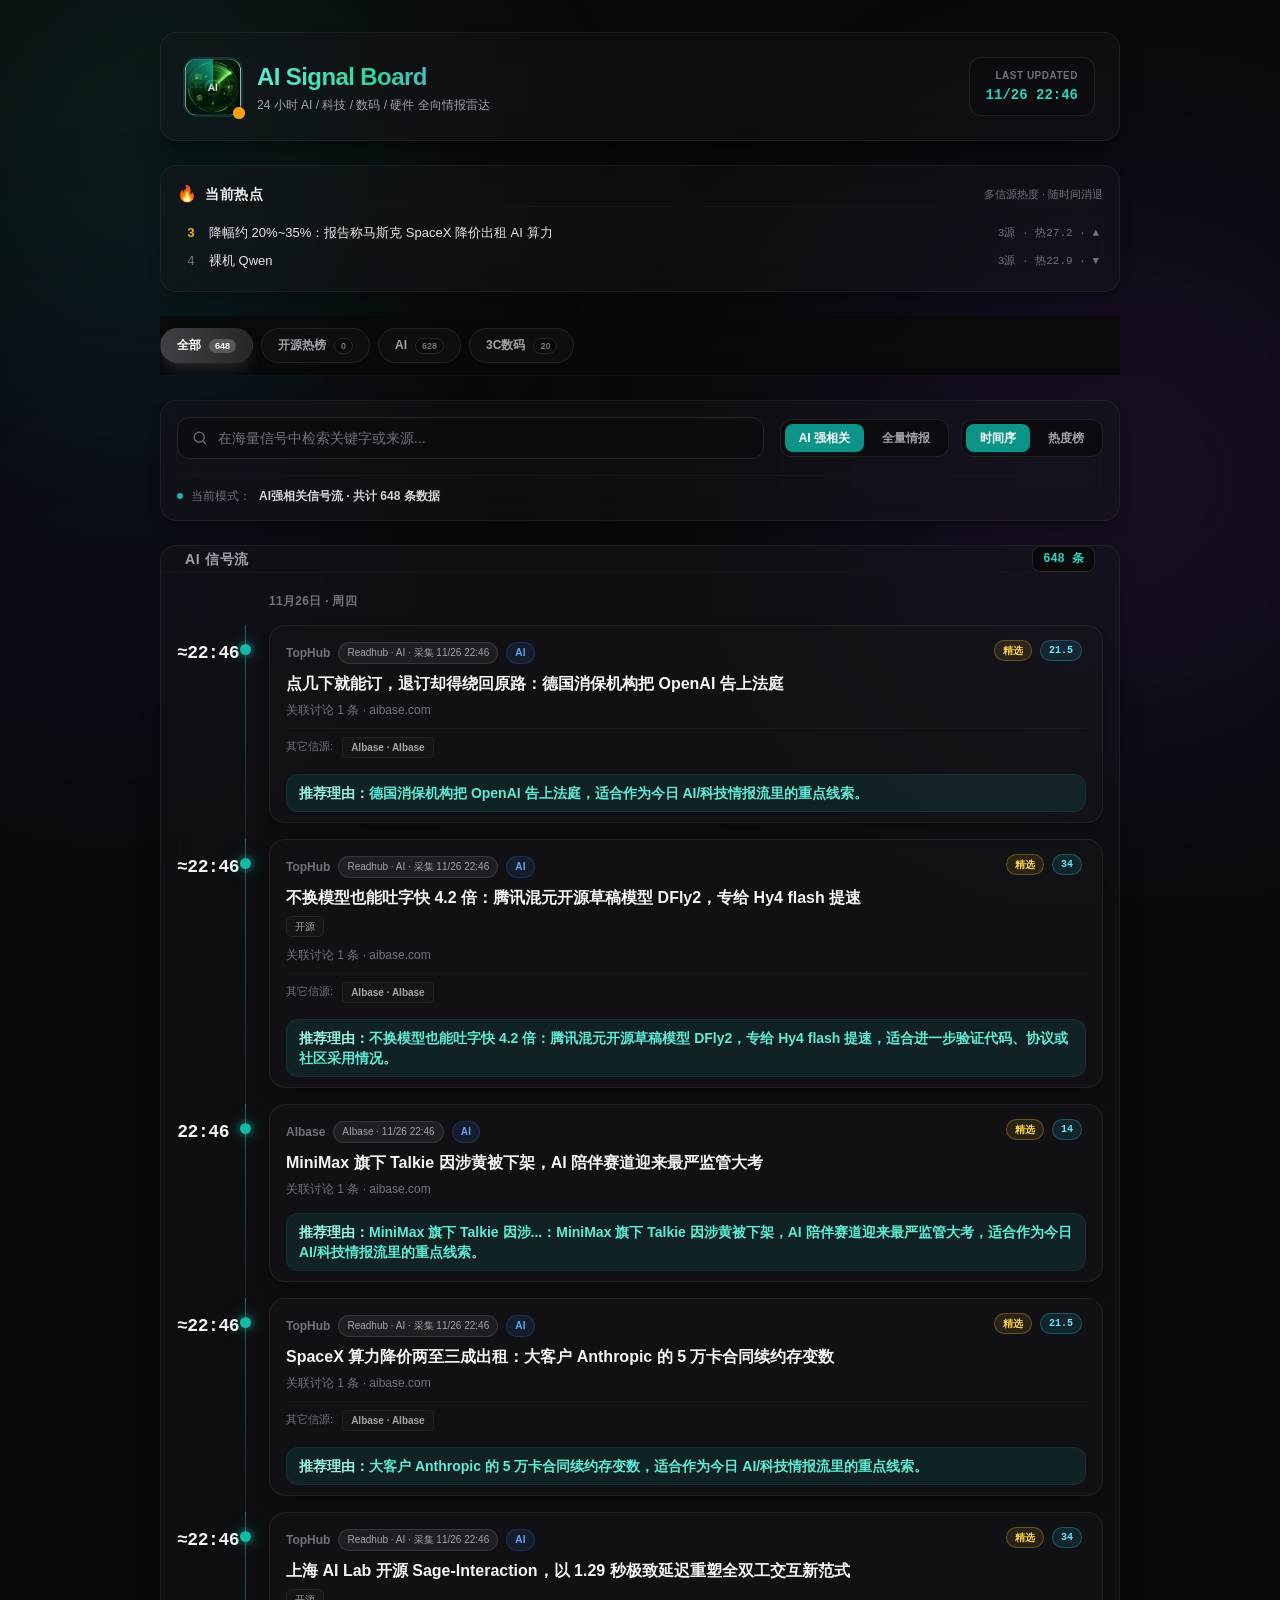
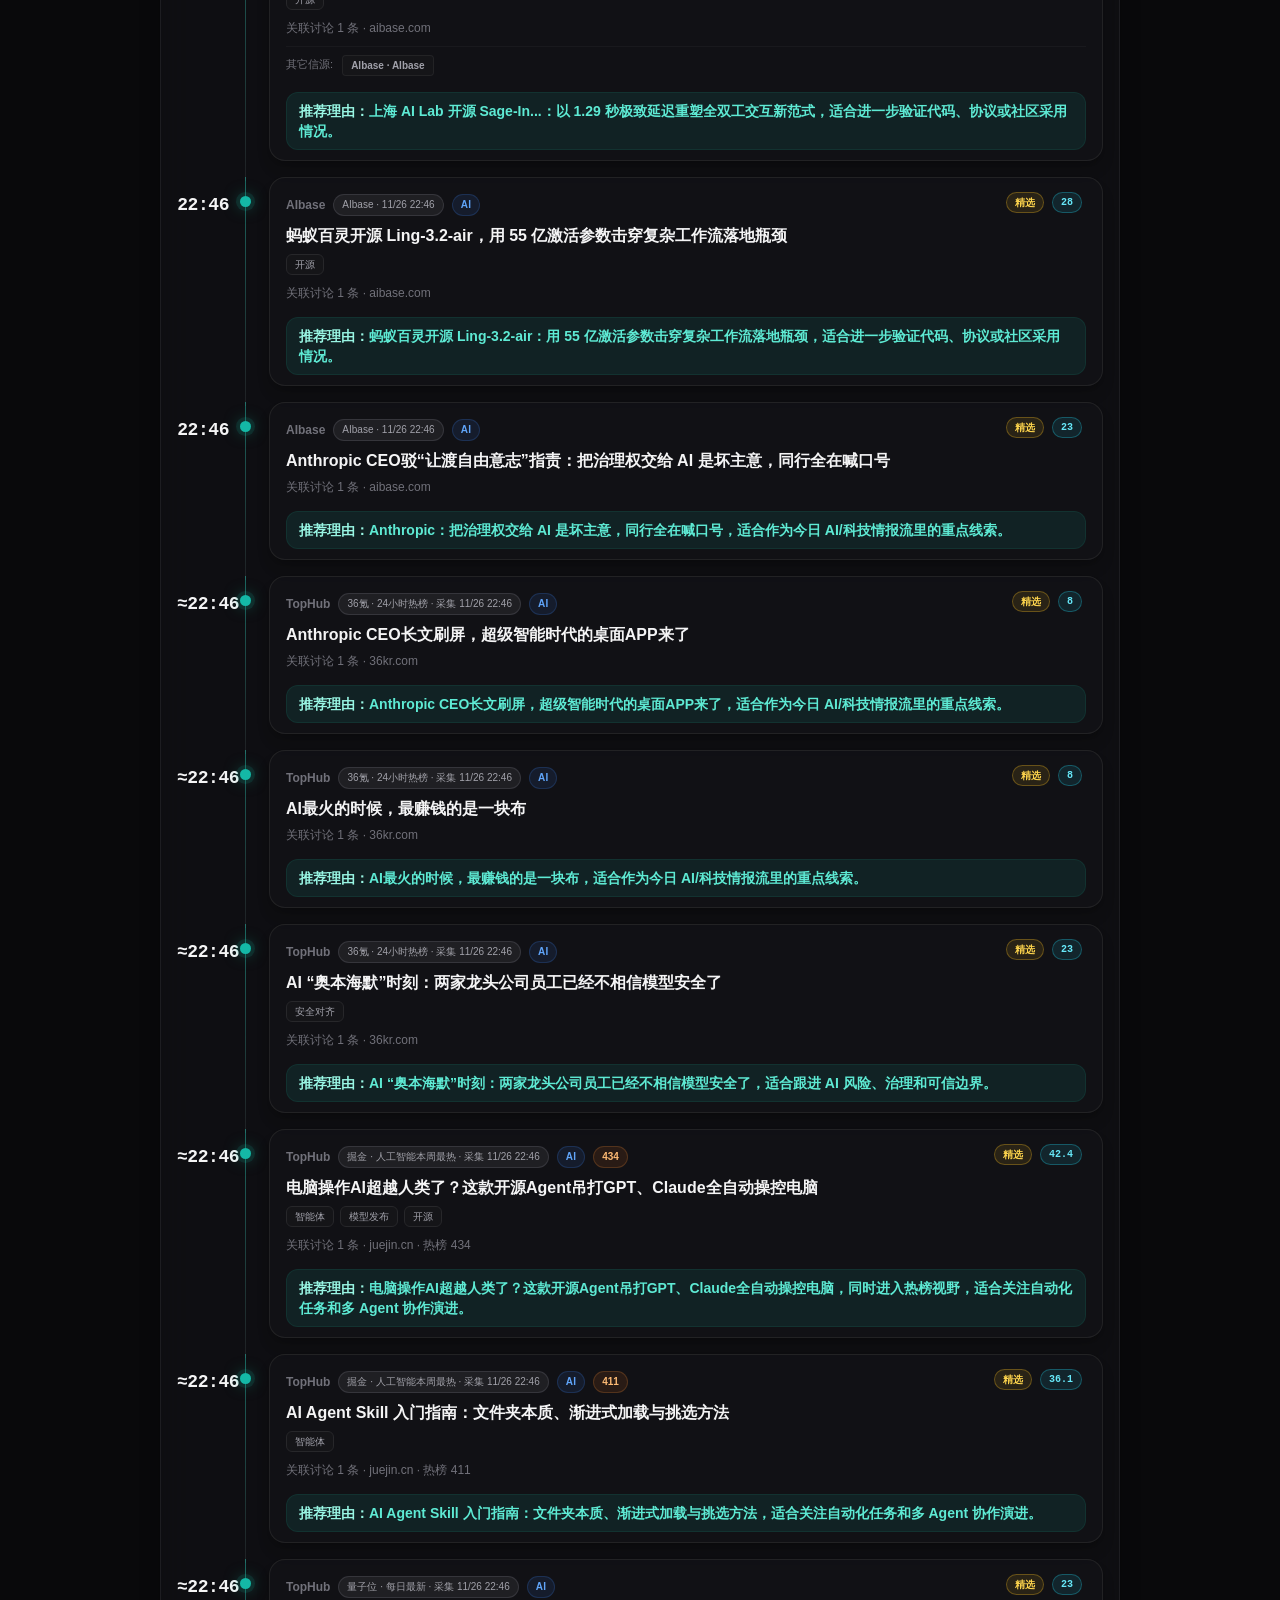
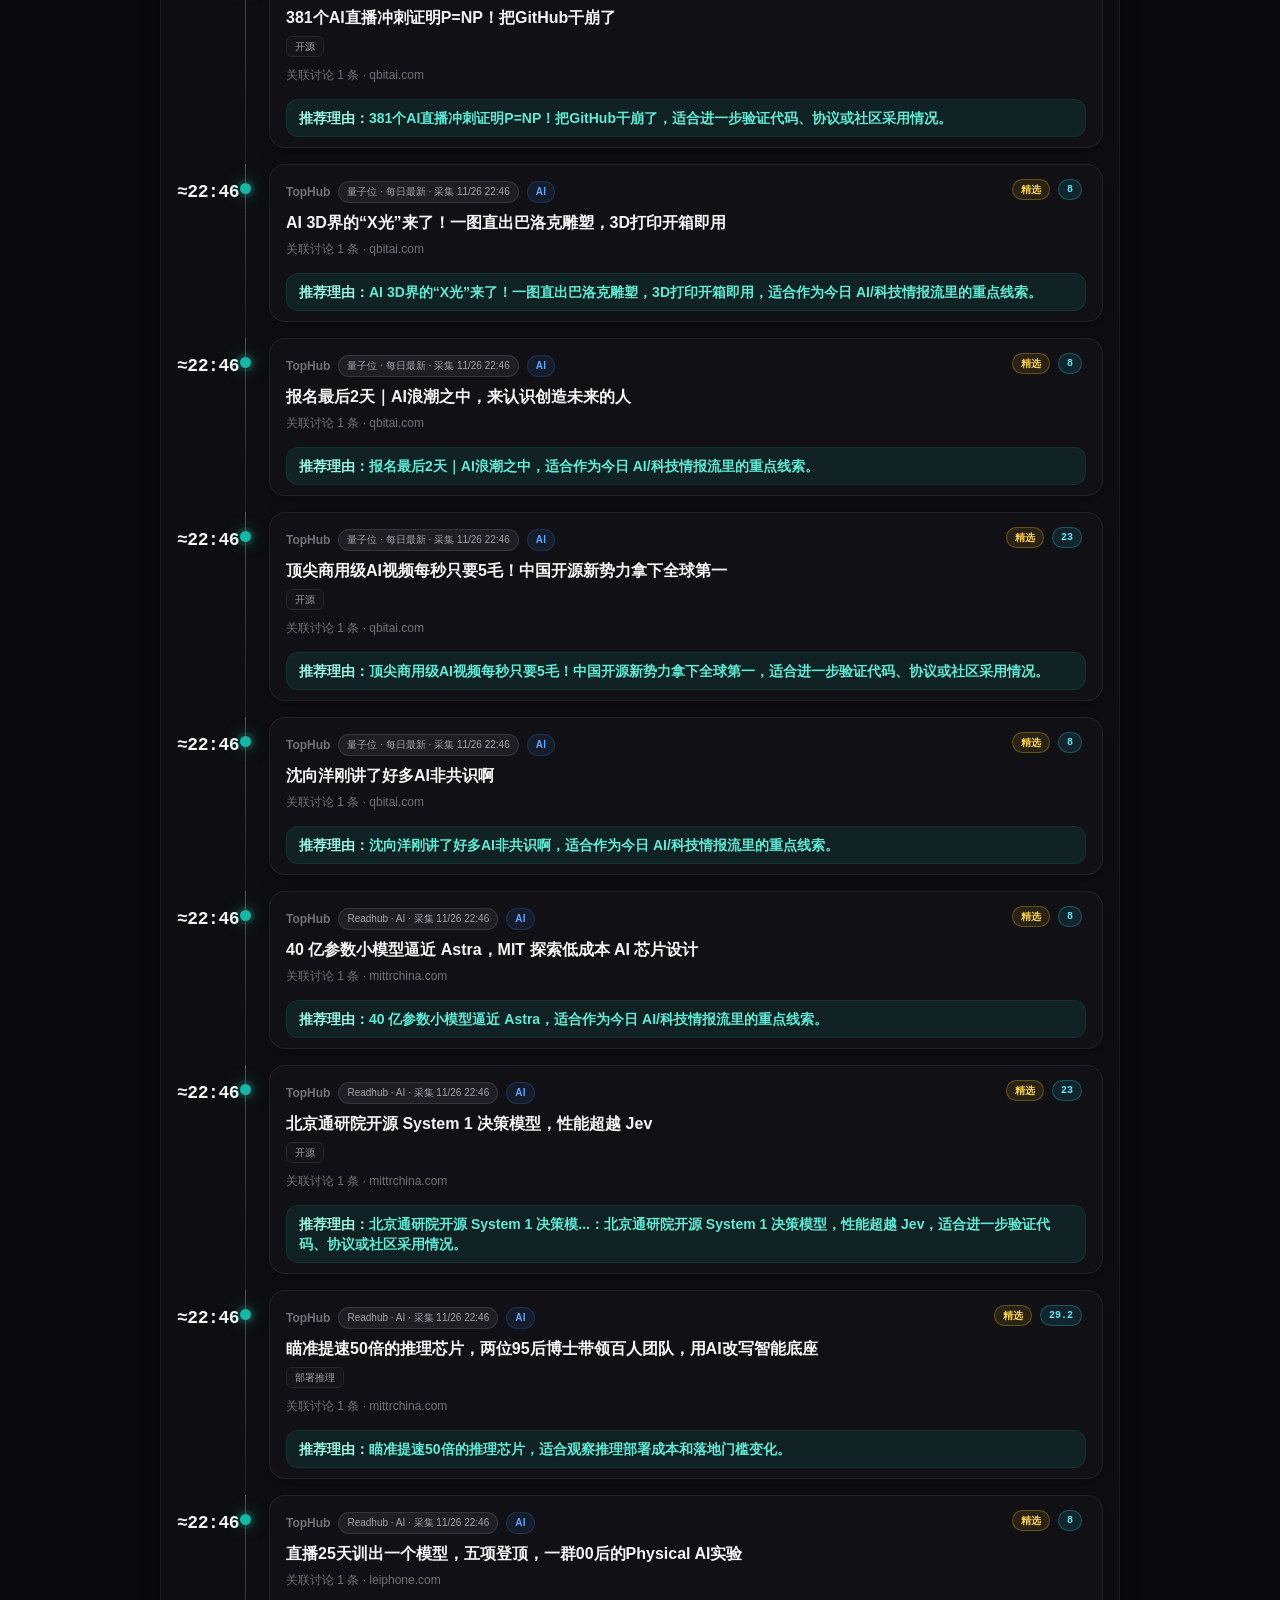
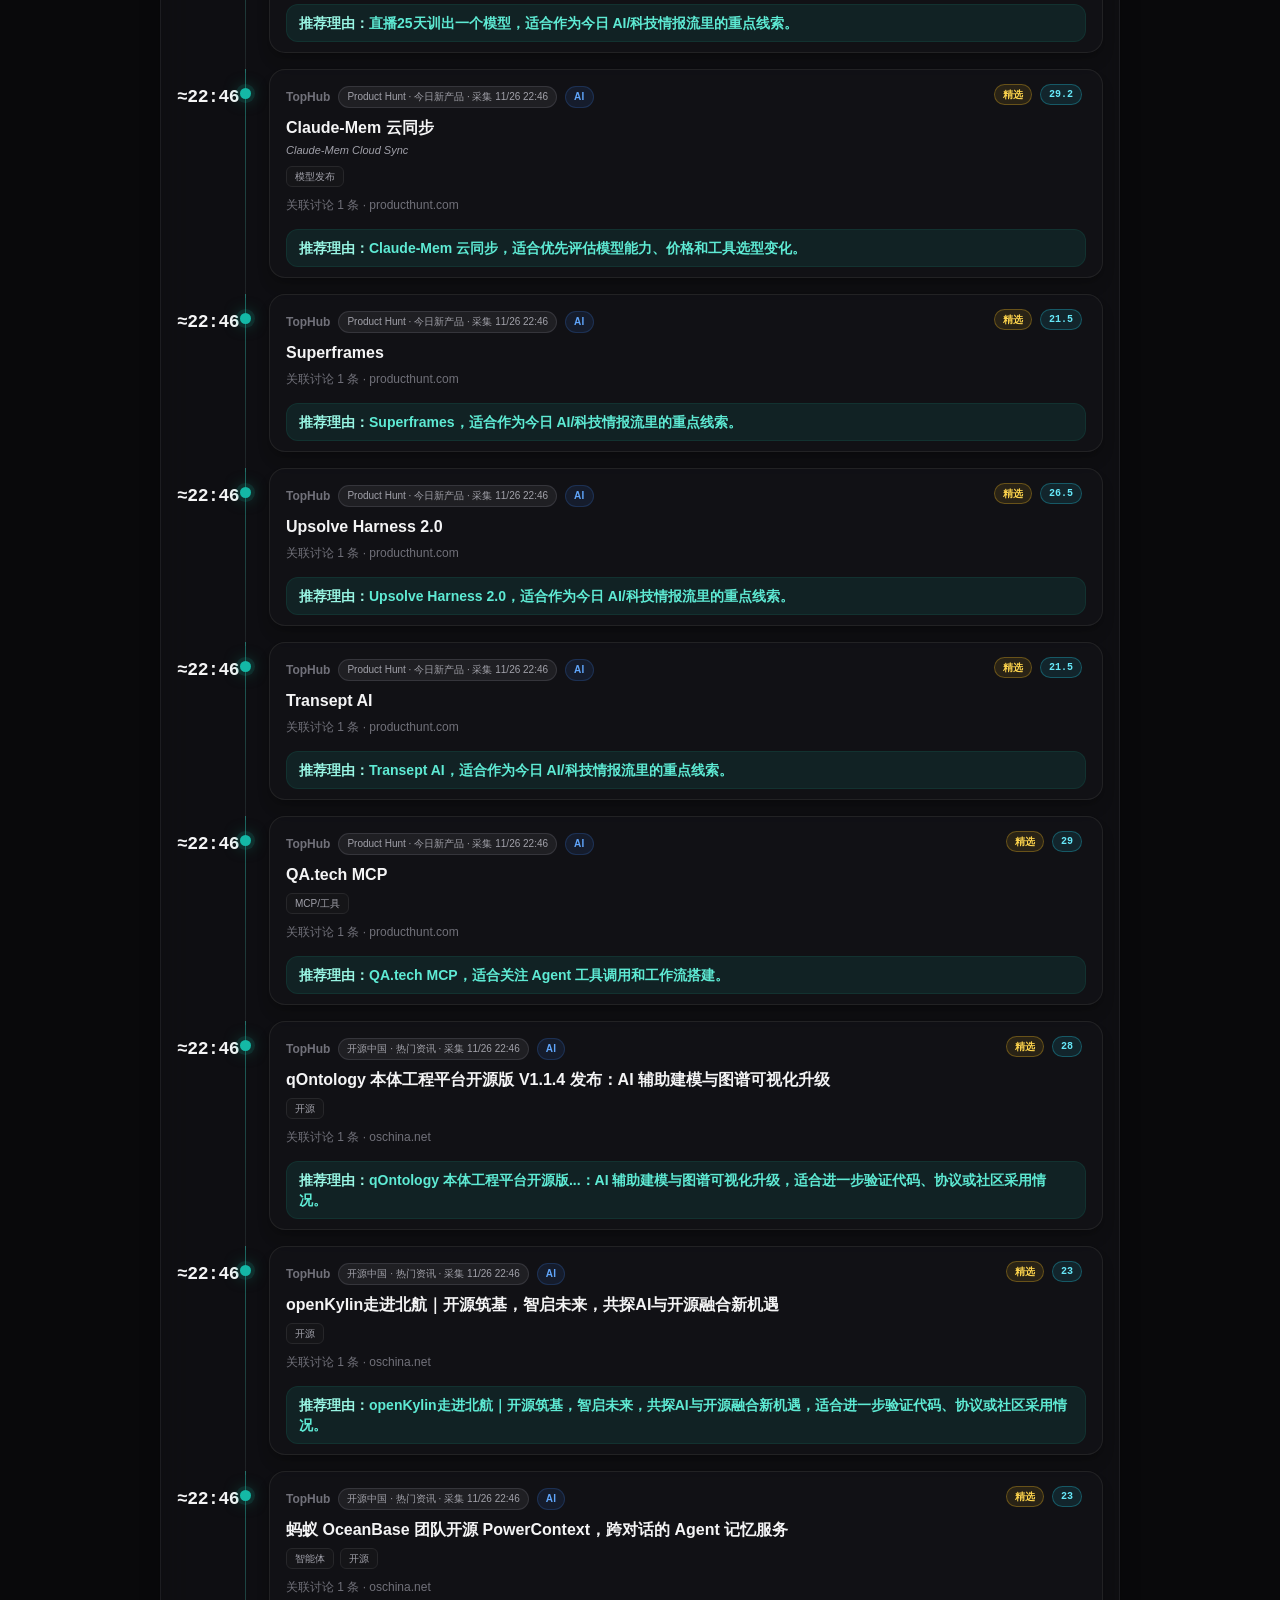
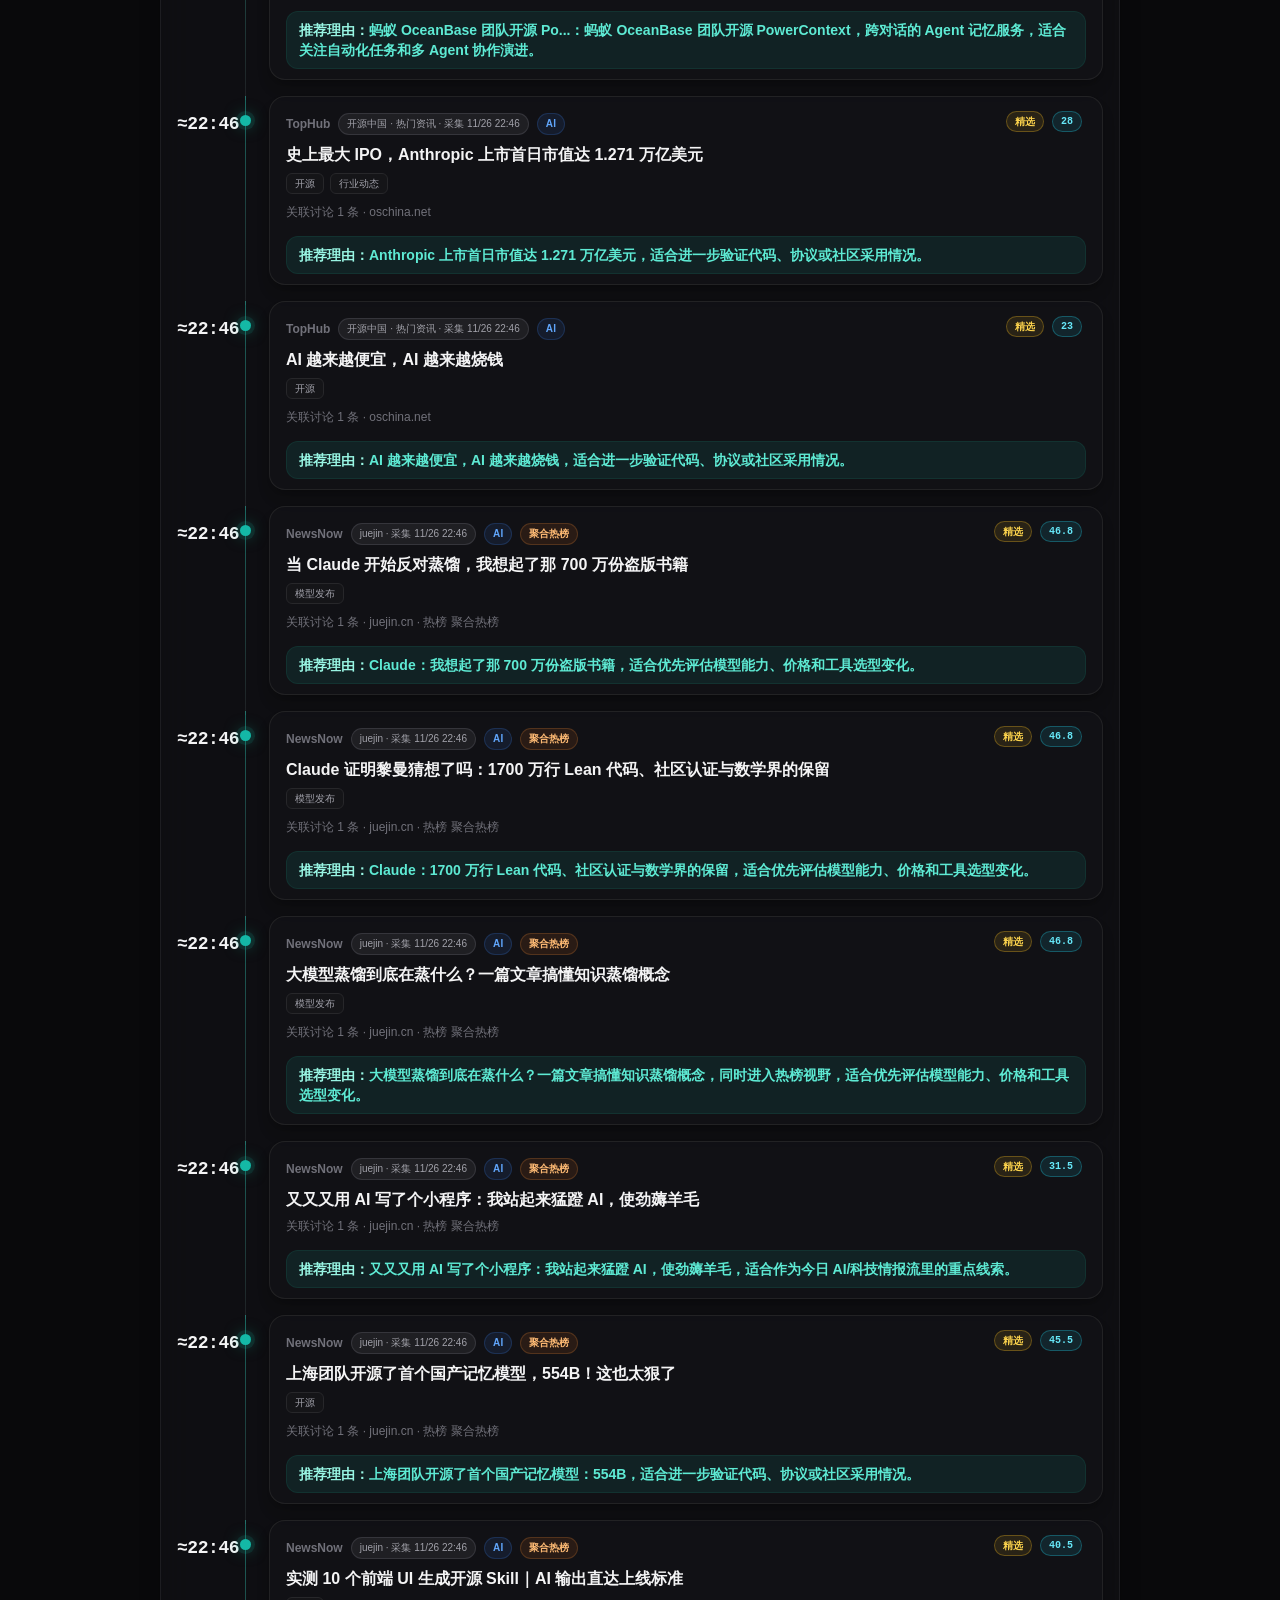
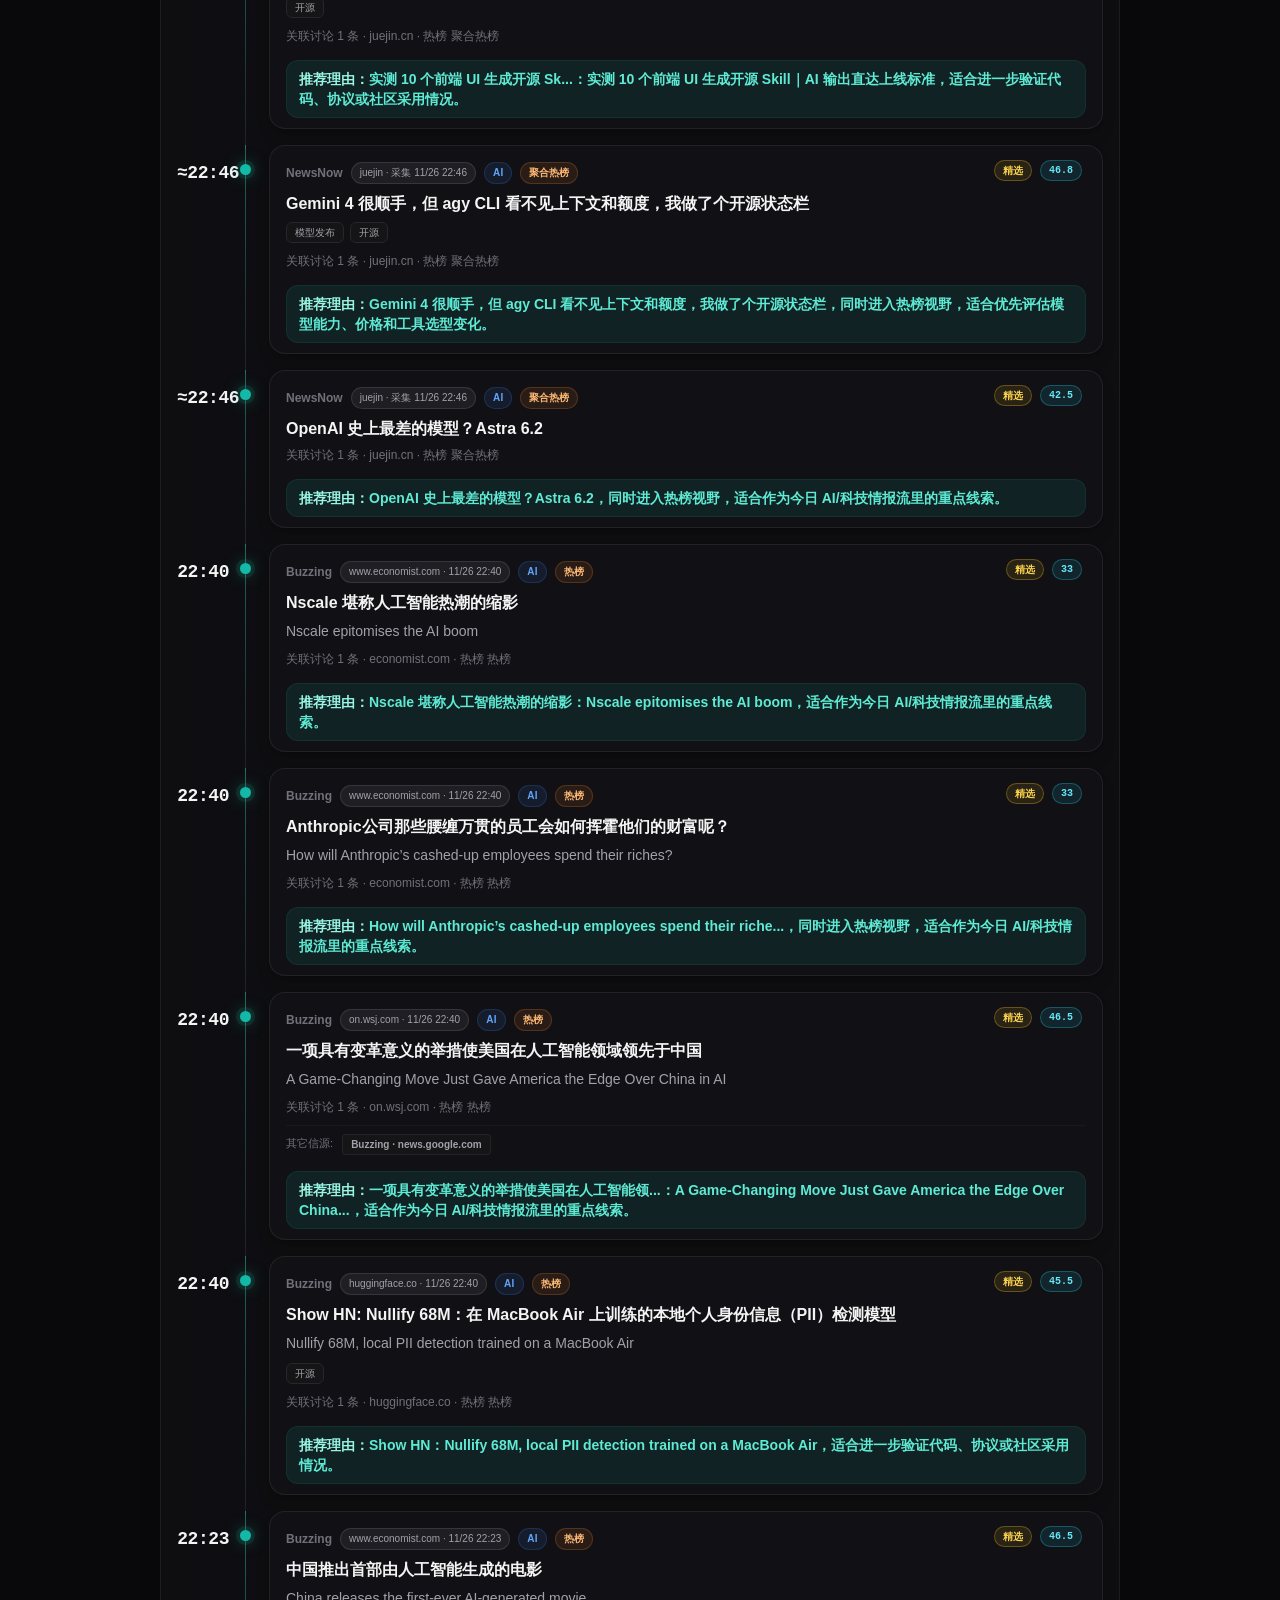
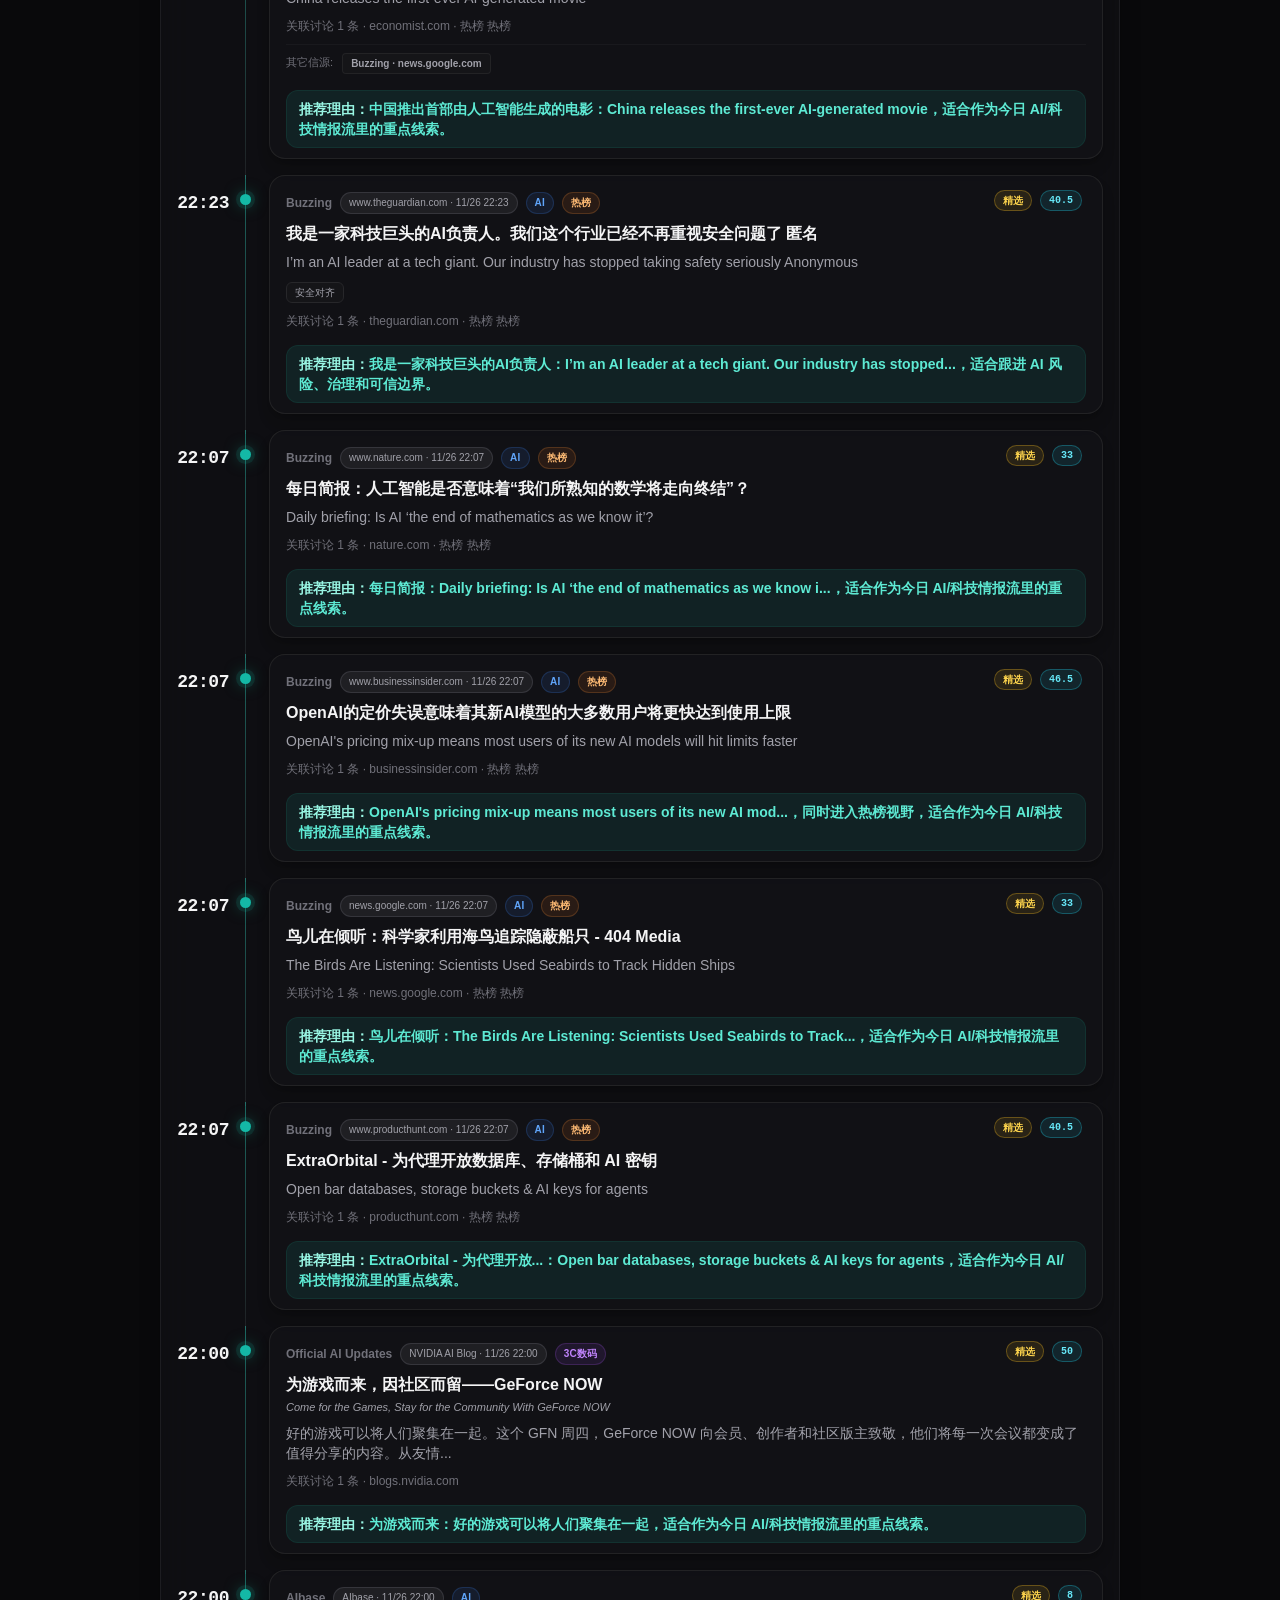
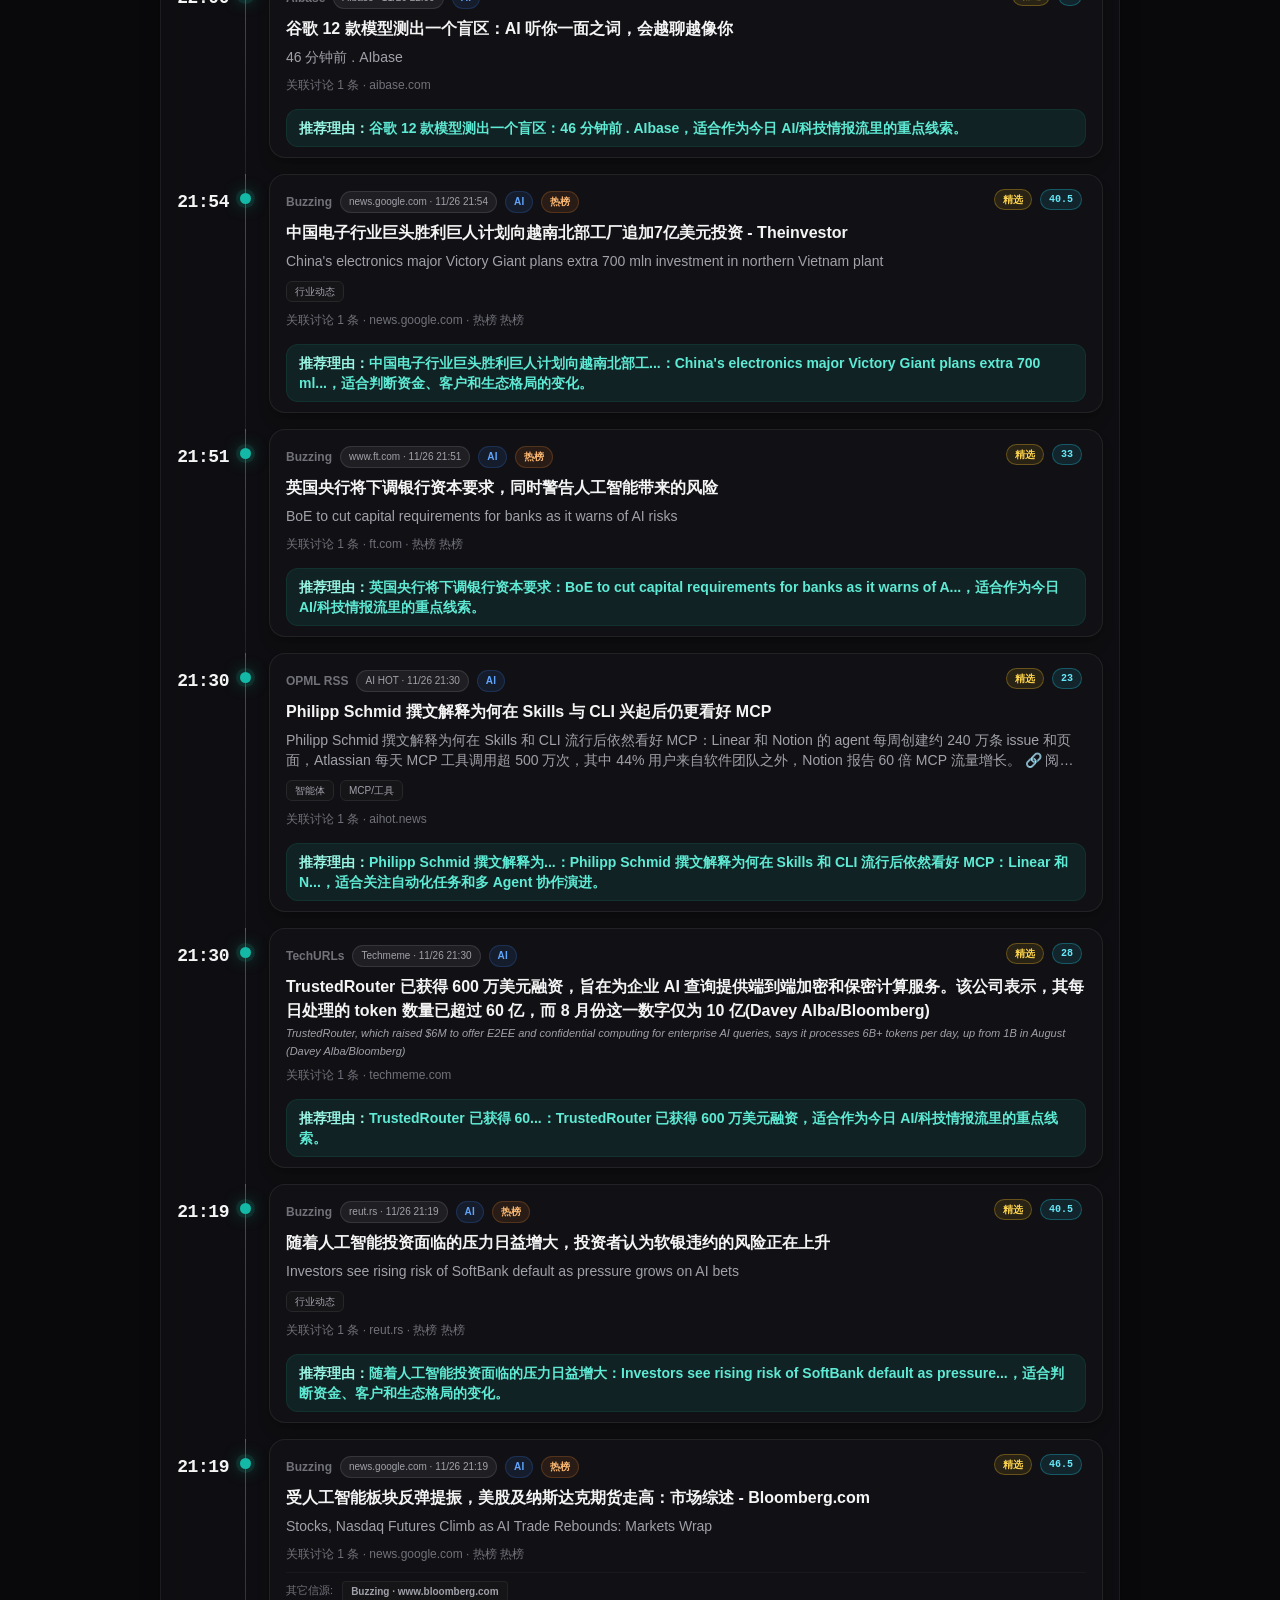
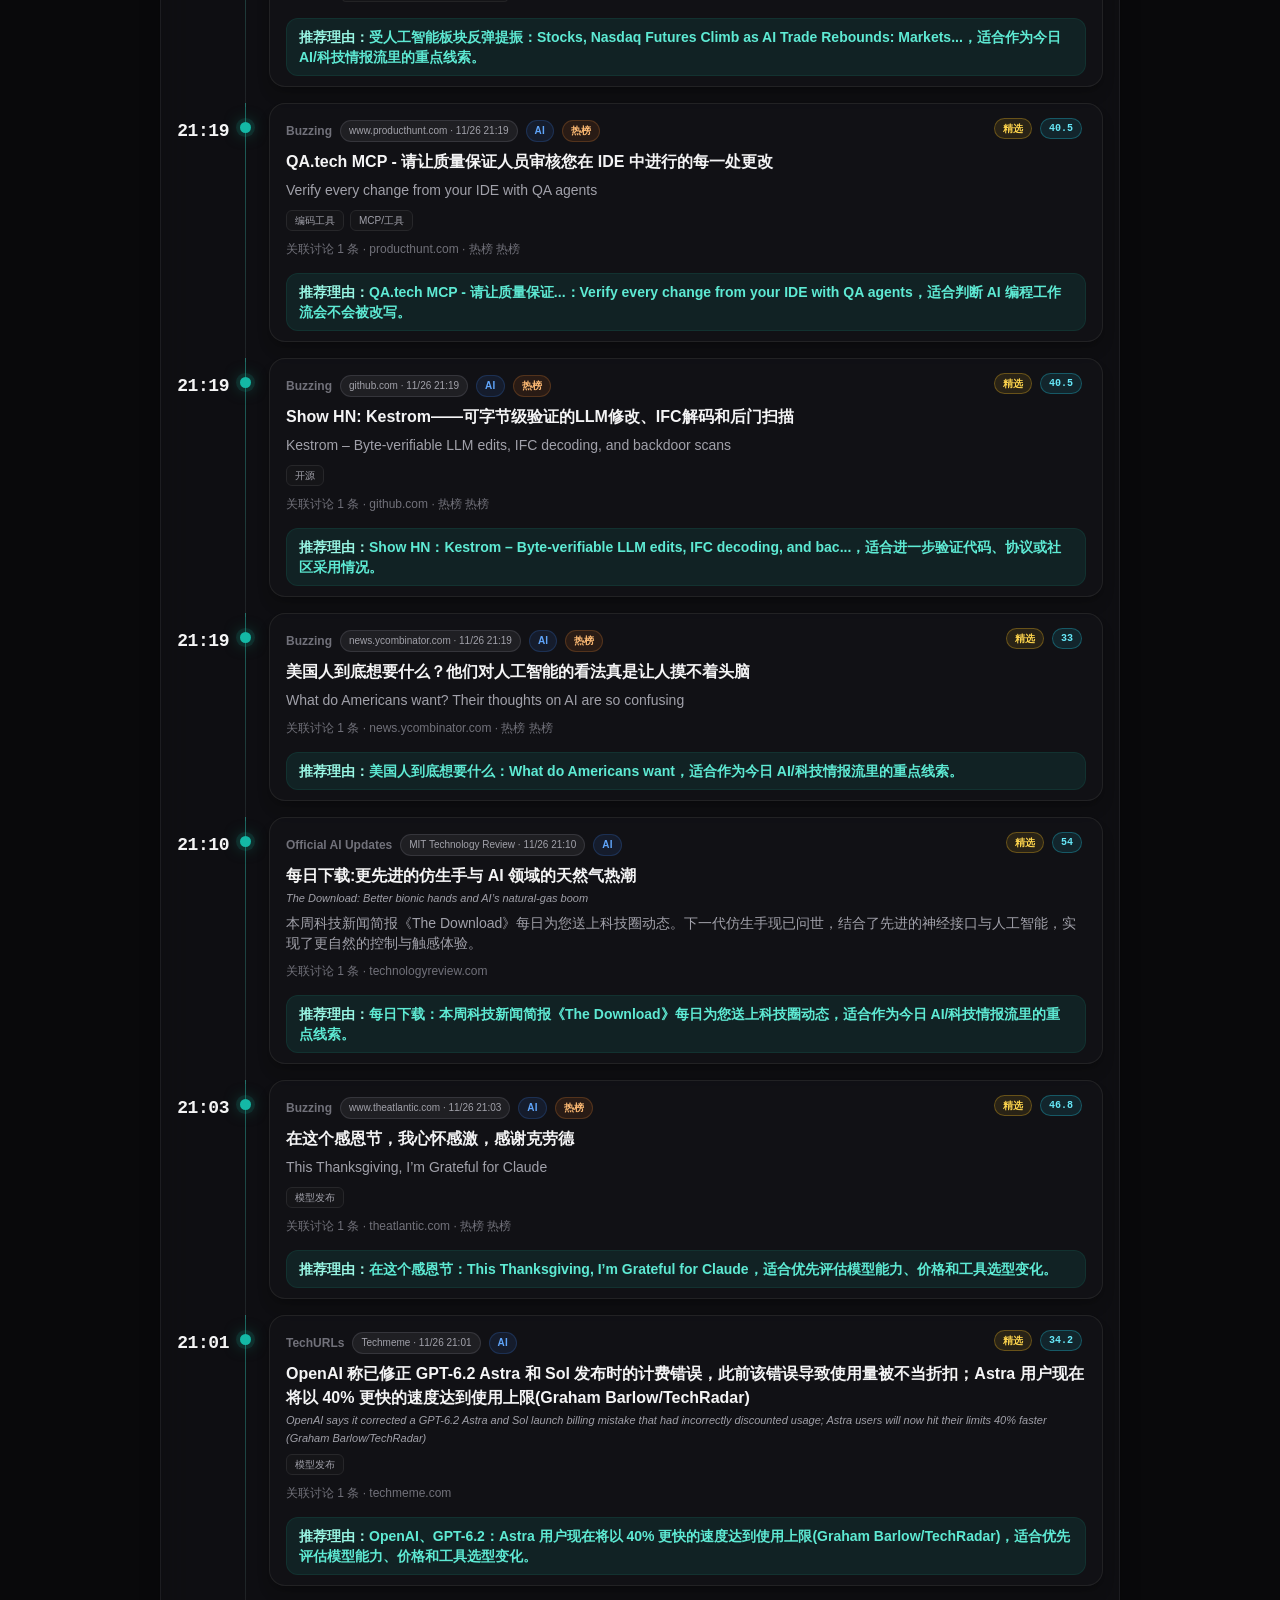
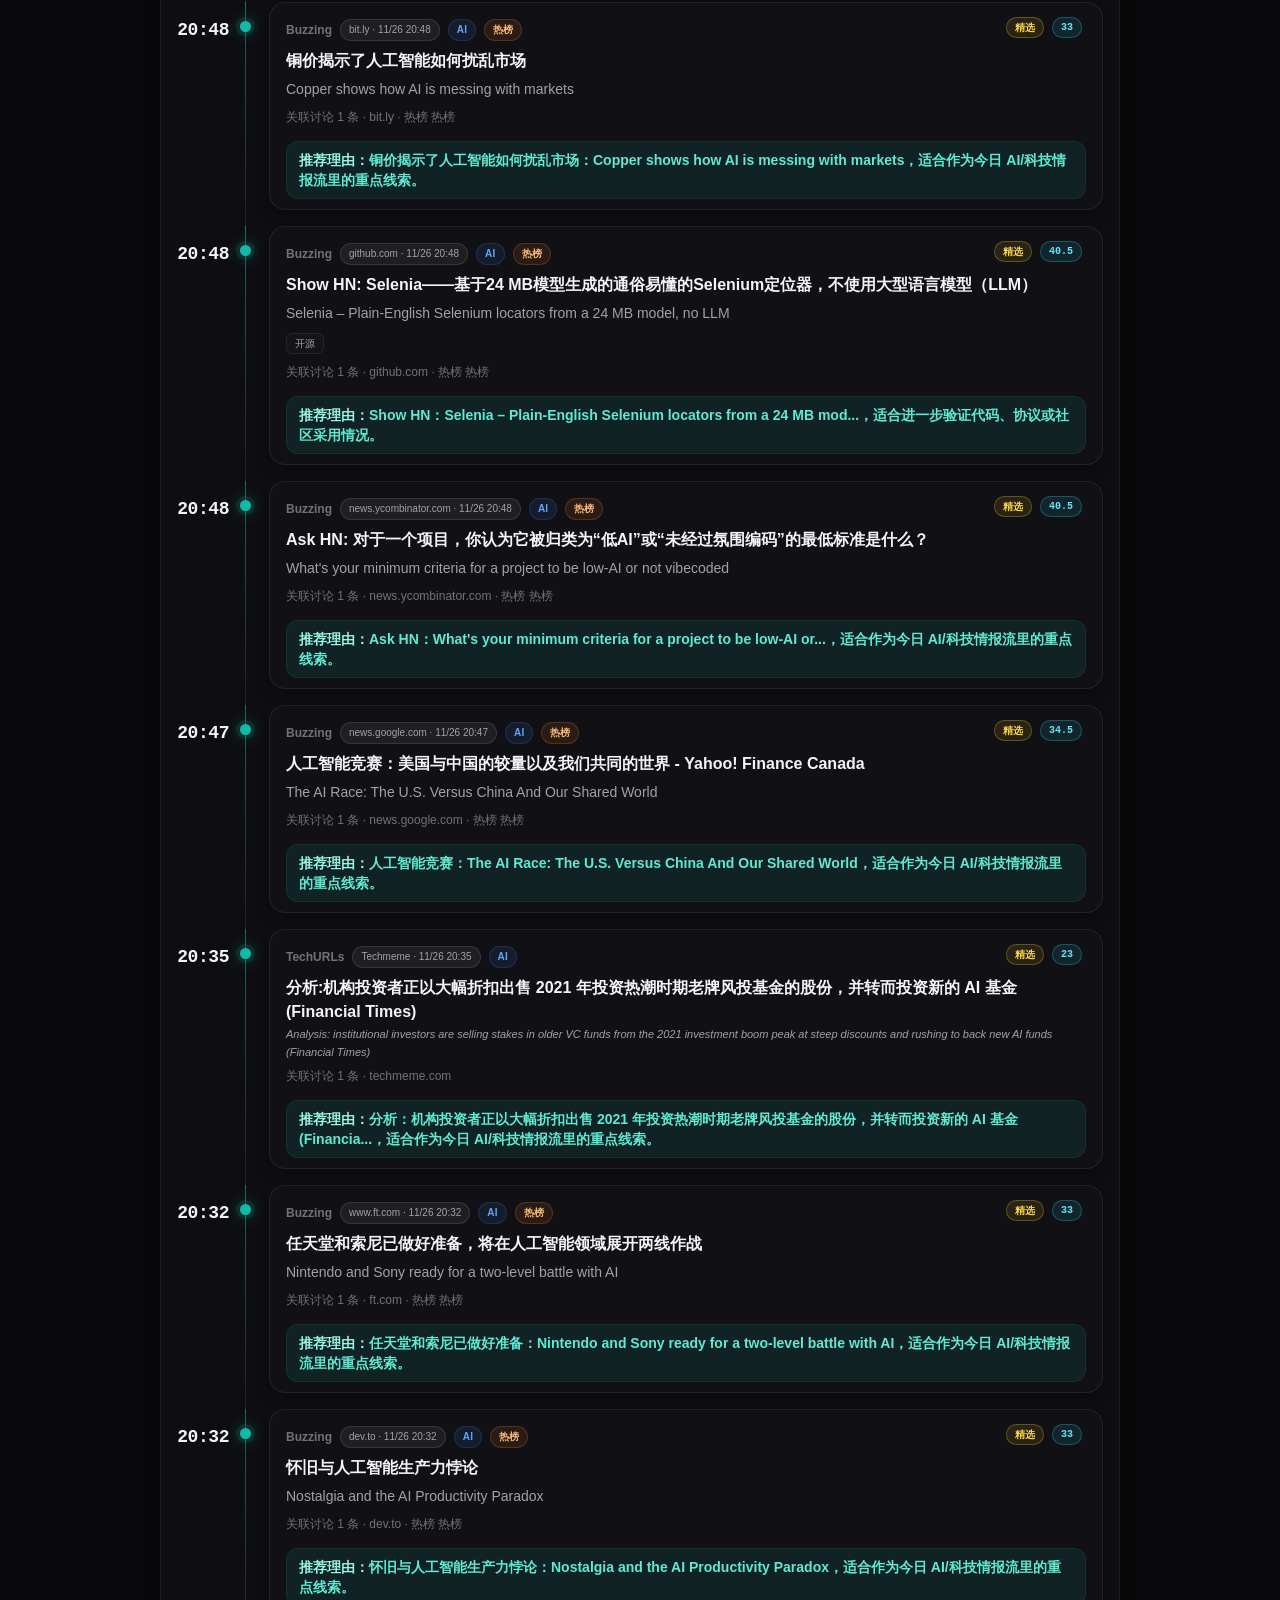
==== commit 91ed43f2: "chore: update ai news snapshot + prerender" ====
--- a/index.html
+++ b/index.html
@@ -3,7 +3,7 @@
   <head>
     <meta charset="UTF-8" />
     <meta name="viewport" content="width=device-width, initial-scale=1.0" />
-    <title>AI Signal Board — 浙江卫视引入 Seedance2.5 参与节目制作，将合作制作首批 10 档 AI 综艺</title>
+    <title>AI Signal Board — 点几下就能订，退订却得绕回原路：德国消保机构把 OpenAI 告上法庭</title>
     <link rel="icon" href="./assets/logo-32.webp" type="image/webp" />
     <link rel="apple-touch-icon" href="./assets/logo-180.webp" />
     <link rel="manifest" href="./manifest.json" />
@@ -228,56 +228,56 @@
     </style>
   <!-- PRERENDER:HEAD -->
 <link rel="canonical" href="https://news.my-tv.eu.cc/">
-<meta name="description" content="浙江卫视引入 Seedance2.5 参与节目制作，将合作制作首批 10 档 AI 综艺 / 腾讯 Hy4 Flash 登陆 Fireworks：专业活儿干得和 Claude 一样好，账单便宜两百倍 / Opus5.6疑似现身Claude接口，用户测试发现训练数据更新至2026年5月 / 知乎 CEO 周源回应间接投资 DeepSeek：这是充分研究的长期战略决策 / 杨立昆翻出三年前听证视频炮轰">
+<meta name="description" content="点几下就能订，退订却得绕回原路：德国消保机构把 OpenAI 告上法庭 / 不换模型也能吐字快 4.2 倍：腾讯混元开源草稿模型 DFly2，专给 Hy4 flash 提速 / MiniMax 旗下 Talkie 因涉黄被下架，AI 陪伴赛道迎来最严监管大考 / SpaceX 算力降价两至三成出租：大客户 Anthropic 的 5 万卡合同续约存变数 / 上海 AI Lab 开源 Sage-In">
 <meta property="og:type" content="website">
 <meta property="og:site_name" content="AI Signal Board">
-<meta property="og:title" content="AI Signal Board — 浙江卫视引入 Seedance2.5 参与节目制作，将合作制作首批 10 档 AI 综艺">
-<meta property="og:description" content="浙江卫视引入 Seedance2.5 参与节目制作，将合作制作首批 10 档 AI 综艺 / 腾讯 Hy4 Flash 登陆 Fireworks：专业活儿干得和 Claude 一样好，账单便宜两百倍 / Opus5.6疑似现身Claude接口，用户测试发现训练数据更新至2026年5月 / 知乎 CEO 周源回应间接投资 DeepSeek：这是充分研究的长期战略决策 / 杨立昆翻出三年前听证视频炮轰">
+<meta property="og:title" content="AI Signal Board — 点几下就能订，退订却得绕回原路：德国消保机构把 OpenAI 告上法庭">
+<meta property="og:description" content="点几下就能订，退订却得绕回原路：德国消保机构把 OpenAI 告上法庭 / 不换模型也能吐字快 4.2 倍：腾讯混元开源草稿模型 DFly2，专给 Hy4 flash 提速 / MiniMax 旗下 Talkie 因涉黄被下架，AI 陪伴赛道迎来最严监管大考 / SpaceX 算力降价两至三成出租：大客户 Anthropic 的 5 万卡合同续约存变数 / 上海 AI Lab 开源 Sage-In">
 <meta name="twitter:card" content="summary_large_image">
-<meta name="twitter:title" content="AI Signal Board — 浙江卫视引入 Seedance2.5 参与节目制作，将合作制作首批 10 档 AI 综艺">
-<meta name="twitter:description" content="浙江卫视引入 Seedance2.5 参与节目制作，将合作制作首批 10 档 AI 综艺 / 腾讯 Hy4 Flash 登陆 Fireworks：专业活儿干得和 Claude 一样好，账单便宜两百倍 / Opus5.6疑似现身Claude接口，用户测试发现训练数据更新至2026年5月 / 知乎 CEO 周源回应间接投资 DeepSeek：这是充分研究的长期战略决策 / 杨立昆翻出三年前听证视频炮轰">
+<meta name="twitter:title" content="AI Signal Board — 点几下就能订，退订却得绕回原路：德国消保机构把 OpenAI 告上法庭">
+<meta name="twitter:description" content="点几下就能订，退订却得绕回原路：德国消保机构把 OpenAI 告上法庭 / 不换模型也能吐字快 4.2 倍：腾讯混元开源草稿模型 DFly2，专给 Hy4 flash 提速 / MiniMax 旗下 Talkie 因涉黄被下架，AI 陪伴赛道迎来最严监管大考 / SpaceX 算力降价两至三成出租：大客户 Anthropic 的 5 万卡合同续约存变数 / 上海 AI Lab 开源 Sage-In">
 <meta property="og:url" content="https://news.my-tv.eu.cc/">
 <meta property="og:image" content="https://news.my-tv.eu.cc/assets/social-preview.png">
 <meta name="twitter:image" content="https://news.my-tv.eu.cc/assets/social-preview.png">
-<script type="application/ld+json">{"@context":"https://schema.org","@type":"ItemList","name":"AI Signal Board — 24h AI 新闻","dateModified":"2026-11-26T04:54:07.709047Z","itemListElement":[{"@type":"ListItem","position":1,"url":"https://www.aibase.com/zh/news/32547","name":"浙江卫视引入 Seedance2.5 参与节目制作，将合作制作首批 10 档 AI 综艺"},{"@type":"ListItem","position":2,"url":"https://www.aibase.com/zh/news/32546","name":"腾讯 Hy4 Flash 登陆 Fireworks：专业活儿干得和 Claude 一样好，账单便宜两百倍"},{"@type":"ListItem","position":3,"url":"https://www.aibase.com/news/32545","name":"Opus5.6疑似现身Claude接口，用户测试发现训练数据更新至2026年5月"},{"@type":"ListItem","position":4,"url":"https://www.aibase.com/zh/news/32544","name":"知乎 CEO 周源回应间接投资 DeepSeek：这是充分研究的长期战略决策"},{"@type":"ListItem","position":5,"url":"https://www.aibase.com/news/32543","name":"杨立昆翻出三年前听证视频炮轰 Anthropic 掌门人：渲染 AI 恐惧，是想给开放模型上枷锁"},{"@type":"ListItem","position":6,"url":"https://www.aibase.com/news/32542","name":"从招聘到组织管理，猎聘Lily正式升级为独立AI产品"},{"@type":"ListItem","position":7,"url":"https://www.aibase.com/zh/news/32541","name":"OpenAI 开测「私有推理」：模型运行时隔离企业数据，内部员工也无法查看"},{"@type":"ListItem","position":8,"url":"https://www.aibase.com/zh/news/32540","name":"英伟达开源 Nemotron-Labs-Image-30B-A3B 生图模型：300 亿参数 MoE 架构，多项跑分超 GPT Image2"},{"@type":"ListItem","position":9,"url":"https://www.aibase.com/news/32539","name":"亚马逊与Meta谈判，考虑开放Muse AI代理购物"},{"@type":"ListItem","position":10,"url":"https://www.aibase.com/news/32538","name":"Claude 和 ChatGPT 进军蛋白质结构预测，通用大模型挑战 AlphaFold 专业地位"},{"@type":"ListItem","position":11,"url":"https://www.aibase.com/news/32537","name":"Anthropic CEO 否认将人类自由意志让渡予 AI，并警示模型递归自我改进风险"},{"@type":"ListItem","position":12,"url":"https://www.aibase.com/news/32536","name":"SpaceX 下调 Blackwell 芯片租金最高 35%，Anthropic 退还的 H200 被低价转租"},{"@type":"ListItem","position":13,"url":"https://www.aibase.com/news/32535","name":"OpenAI 开测「私有推理」：模型运行时隔离客户数据，连内部员工都无法查看"},{"@type":"ListItem","position":14,"url":"https://www.aibase.com/news/32534","name":"三个月估值涨一半：AI 语音公司 ElevenLabs 初谈 2027 年融资，目标 330 亿美元"},{"@type":"ListItem","position":15,"url":"https://www.aibase.com/zh/news/32533","name":"OpenAI 启动 ChatGPT 聊天与工作模式整合，重度用户高级推理额度或受限"},{"@type":"ListItem","position":16,"url":"https://www.36kr.com/p/4084607975560841","name":"破发，但这仅仅是Anthropic要填的七个大坑之一"},{"@type":"ListItem","position":17,"url":"https://www.36kr.com/p/4085120459172228","name":"AI炒股新玩法，盯上3000万散户，提前24小时预测交易行为"},{"@type":"ListItem","position":18,"url":"https://www.36kr.com/p/4084644091750787","name":"港科大教授权龙又创业了，做空间物理AI，曾把公司卖给苹果"},{"@type":"ListItem","position":19,"url":"https://juejin.cn/post/7711283330075377698","name":"阿里开源的AI代码审查工具，GitHub 52.1K+ star，阿里内部用了两年"},{"@type":"ListItem","position":20,"url":"https://juejin.cn/post/7710225291802656822","name":"Inkling 2 Mini 实测解析：26.4B 模型把中间层循环跑 3 遍，20GB 内存塞进笔记本"},{"@type":"ListItem","position":21,"url":"https://www.qbitai.com/2026/11/512828.html","name":"AI影视高地正在北影海淀一带崛起，「一人制片厂」基建搭好了"},{"@type":"ListItem","position":22,"url":"https://www.mittrchina.com/news/detail/17296","name":"谷歌研究院一口气发布 6 篇数学与理论计算机科学论文，数论、博弈论、图论均有涉及"},{"@type":"ListItem","position":23,"url":"https://www.leiphone.com/category/yanxishe/T2xmmiMAC6WbuuCM.html","name":"国产模型扎进 AI4S 深水区，几毫秒破译尘封 18 年密码学悬案"},{"@type":"ListItem","position":24,"url":"https://www.leiphone.com/category/academic/S12DTjaFWmIPkwCk.html","name":"华人 CV 先驱权龙二次创业，成立空间与物理 AI 公司「Envision AI」"},{"@type":"ListItem","position":25,"url":"https://www.leiphone.com/category/zaobao/TaYBp58OxQSPMi10.html","name":"奥迪中国回应长春工厂产能利用率跌破10%；Anthropic创始人兄妹上市次日套现37亿；小鹏智驾拟开启全球付费订阅"},{"@type":"ListItem","position":26,"url":"https://www.oschina.net/news/503819","name":"总是有人问 AI 能直接写代码，低代码还有未来吗？淘汰的是谁？"},{"@type":"ListItem","position":27,"url":"https://juejin.cn/post/7711896764836872192","name":"AI 越强，为什么我们反而越来越担心失业？"},{"@type":"ListItem","position":28,"url":"https://www.v2ex.com/t/1259975","name":"[程序员] GPT 降智的太离谱了"},{"@type":"ListItem","position":29,"url":"https://talira.ai","name":"Show HN: Talira——专为人工智能代理打造的软件搜索引擎"},{"@type":"ListItem","position":30,"url":"https://news.google.com/rss/articles/CBMigwFBVV95cUxPUWRTQ2N0czgwTVhPdVhvZDUzeDNDRUJ6cFd0MWx1N05aSTJHaUlOdTQ5X2xieEVueHJ3VTRrb0ppNEtzbFVBRm1fU3VvV0xpMWVlUWg3c0NvWXJxS2ZabkwwejhwenhCVmhYRUdweUwwdHhTTWd1bTh2QlR1dFpvVDFHVQ?oc=5\u0026hl=en-US\u0026gl=US\u0026ceid=US%3Aen","name":"亚洲股市反弹，人工智能和关税问题在幕后暗流涌动 - Reuters"}]}</script>
+<script type="application/ld+json">{"@context":"https://schema.org","@type":"ItemList","name":"AI Signal Board — 24h AI 新闻","dateModified":"2026-11-26T14:46:10.582510Z","itemListElement":[{"@type":"ListItem","position":1,"url":"https://www.aibase.com/zh/news/32556","name":"点几下就能订，退订却得绕回原路：德国消保机构把 OpenAI 告上法庭"},{"@type":"ListItem","position":2,"url":"https://www.aibase.com/zh/news/32555","name":"不换模型也能吐字快 4.2 倍：腾讯混元开源草稿模型 DFly2，专给 Hy4 flash 提速"},{"@type":"ListItem","position":3,"url":"https://www.aibase.com/news/32554","name":"MiniMax 旗下 Talkie 因涉黄被下架，AI 陪伴赛道迎来最严监管大考"},{"@type":"ListItem","position":4,"url":"https://www.aibase.com/zh/news/32553","name":"SpaceX 算力降价两至三成出租：大客户 Anthropic 的 5 万卡合同续约存变数"},{"@type":"ListItem","position":5,"url":"https://www.aibase.com/zh/news/32551","name":"上海 AI Lab 开源 Sage-Interaction，以 1.29 秒极致延迟重塑全双工交互新范式"},{"@type":"ListItem","position":6,"url":"https://www.aibase.com/news/32550","name":"蚂蚁百灵开源 Ling-3.2-air，用 55 亿激活参数击穿复杂工作流落地瓶颈"},{"@type":"ListItem","position":7,"url":"https://www.aibase.com/news/32549","name":"Anthropic CEO驳“让渡自由意志”指责：把治理权交给 AI 是坏主意，同行全在喊口号"},{"@type":"ListItem","position":8,"url":"https://www.36kr.com/p/4085949016746627","name":"Anthropic CEO长文刷屏，超级智能时代的桌面APP来了"},{"@type":"ListItem","position":9,"url":"https://www.36kr.com/p/4085169946159492","name":"AI最火的时候，最赚钱的是一块布"},{"@type":"ListItem","position":10,"url":"https://www.36kr.com/p/4086059854845828","name":"AI “奥本海默”时刻：两家龙头公司员工已经不相信模型安全了"},{"@type":"ListItem","position":11,"url":"https://juejin.cn/post/7711164513240072192","name":"电脑操作AI超越人类了？这款开源Agent吊打GPT、Claude全自动操控电脑"},{"@type":"ListItem","position":12,"url":"https://juejin.cn/post/7709761919902482466","name":"AI Agent Skill 入门指南：文件夹本质、渐进式加载与挑选方法"},{"@type":"ListItem","position":13,"url":"https://www.qbitai.com/2026/11/513021.html","name":"381个AI直播冲刺证明P=NP！把GitHub干崩了"},{"@type":"ListItem","position":14,"url":"https://www.qbitai.com/2026/11/512981.html","name":"AI 3D界的“X光”来了！一图直出巴洛克雕塑，3D打印开箱即用"},{"@type":"ListItem","position":15,"url":"https://www.qbitai.com/2026/11/512942.html","name":"报名最后2天｜AI浪潮之中，来认识创造未来的人"},{"@type":"ListItem","position":16,"url":"https://www.qbitai.com/2026/11/512916.html","name":"顶尖商用级AI视频每秒只要5毛！中国开源新势力拿下全球第一"},{"@type":"ListItem","position":17,"url":"https://www.qbitai.com/2026/11/512840.html","name":"沈向洋刚讲了好多AI非共识啊"},{"@type":"ListItem","position":18,"url":"https://www.mittrchina.com/news/detail/17300","name":"40 亿参数小模型逼近 Astra，MIT 探索低成本 AI 芯片设计"},{"@type":"ListItem","position":19,"url":"https://www.mittrchina.com/news/detail/17297","name":"北京通研院开源 System 1 决策模型，性能超越 Jev"},{"@type":"ListItem","position":20,"url":"https://www.mittrchina.com/news/detail/17298","name":"瞄准提速50倍的推理芯片，两位95后博士带领百人团队，用AI改写智能底座"},{"@type":"ListItem","position":21,"url":"https://www.leiphone.com/category/ai/0DEts3fxmZTZ7ojp.html","name":"直播25天训出一个模型，五项登顶，一群00后的Physical AI实验"},{"@type":"ListItem","position":22,"url":"https://www.producthunt.com/products/claude-mem","name":"Claude-Mem 云同步"},{"@type":"ListItem","position":23,"url":"https://www.producthunt.com/products/superframes-ai-video-editor","name":"Superframes"},{"@type":"ListItem","position":24,"url":"https://www.producthunt.com/products/upsolve-ai","name":"Upsolve Harness 2.0"},{"@type":"ListItem","position":25,"url":"https://www.producthunt.com/products/transept-ai","name":"Transept AI"},{"@type":"ListItem","position":26,"url":"https://www.producthunt.com/products/qa-tech","name":"QA.tech MCP"},{"@type":"ListItem","position":27,"url":"https://www.oschina.net/news/503836","name":"qOntology 本体工程平台开源版 V1.1.4 发布：AI 辅助建模与图谱可视化升级"},{"@type":"ListItem","position":28,"url":"https://www.oschina.net/news/503827","name":"openKylin走进北航｜开源筑基，智启未来，共探AI与开源融合新机遇"},{"@type":"ListItem","position":29,"url":"https://www.oschina.net/news/503704/oceanbase-powercontex","name":"蚂蚁 OceanBase 团队开源 PowerContext，跨对话的 Agent 记忆服务"},{"@type":"ListItem","position":30,"url":"https://www.oschina.net/news/503693/anthropics-historic-debut-put","name":"史上最大 IPO，Anthropic 上市首日市值达 1.271 万亿美元"}]}</script>
 <!-- /PRERENDER:HEAD -->
 </head>
   <body class="bg-[#09090b] text-zinc-100 min-h-screen font-sans selection:bg-teal-500/30 selection:text-teal-200 antialiased relative overflow-x-hidden w-full">
 <!-- PRERENDER:DATA -->
-<script id="__PRERENDER_DATA__" type="application/json">{"generated_at":"2026-11-26T04:54:07.709047Z","total_items":699,"items":[{"site_id":"tophub","site_name":"TopHub","source":"Readhub · AI","title":"浙江卫视引入 Seedance2.5 参与节目制作，将合作制作首批 10 档 AI 综艺","url":"https://www.aibase.com/zh/news/32547","published_at":null,"first_seen_at":"2026-11-26T04:54:07.709047Z","meta":{"metric":"aibase"},"category":"AI","tags":[],"merged_sources":[{"site_name":"AIbase","source":"AIbase","url":"https://www.aibase.com/news/32547"},{"site_name":"TopHub","source":"Readhub · AI","url":"https://www.aibase.com/zh/news/32547"}],"source_count":2,"hotness_score":0,"hotness_raw":"","title_en":null,"title_zh":"浙江卫视引入 Seedance2.5 参与节目制作，将合作制作首批 10 档 AI 综艺","signal_score":26.5,"signal_level":"C","recommendation_reason":"浙江卫视引入 Seedance2.5 参...：浙江卫视引入 Seedance2.5 参与节目制作，将合作制作首批 10 档 AI 综艺，适合作为今日 AI/科技情报流里的重点线索。"},{"site_id":"tophub","site_name":"TopHub","source":"Readhub · AI","title":"腾讯 Hy4 Flash 登陆 Fireworks：专业活儿干得和 Claude 一样好，账单便宜两百倍","url":"https://www.aibase.com/zh/news/32546","published_at":null,"first_seen_at":"2026-11-26T04:54:07.709047Z","meta":{"metric":"aibase"},"category":"AI","tags":["模型发布"],"merged_sources":[{"site_name":"AIbase","source":"AIbase","url":"https://www.aibase.com/news/32546"},{"site_name":"TopHub","source":"Readhub · AI","url":"https://www.aibase.com/zh/news/32546"}],"source_count":2,"hotness_score":0,"hotness_raw":"","title_en":null,"title_zh":"腾讯 Hy4 Flash 登陆 Fireworks：专业活儿干得和 Claude 一样好，账单便宜两百倍","signal_score":35.2,"signal_level":"C","recommendation_reason":"专业活儿干得和 Claude 一样好，账单便宜两百倍，适合优先评估模型能力、价格和工具选型变化。"},{"site_id":"aibase","site_name":"AIbase","source":"AIbase","title":"Opus5.6疑似现身Claude接口，用户测试发现训练数据更新至2026年5月","url":"https://www.aibase.com/news/32545","published_at":"2026-11-26T04:54:07.709047Z","first_seen_at":"2026-11-26T04:54:07.709047Z","meta":{"time_hint":"刚刚","image_url":"https://pic.chinaz.com/picmap/202604171645588927_0.jpg"},"category":"AI","tags":["模型发布"],"hotness_score":0,"hotness_raw":"","title_en":null,"title_zh":"Opus5.6疑似现身Claude接口，用户测试发现训练数据更新至2026年5月","signal_score":34.2,"signal_level":"C","recommendation_reason":"Opus5.6疑似现身Claude接口，用户测试发现训练数据更新至2026年5月，适合优先评估模型能力、价格和工具选型变化。"},{"site_id":"tophub","site_name":"TopHub","source":"Readhub · AI","title":"知乎 CEO 周源回应间接投资 DeepSeek：这是充分研究的长期战略决策","url":"https://www.aibase.com/zh/news/32544","published_at":null,"first_seen_at":"2026-11-26T04:54:07.709047Z","meta":{"metric":"aibase"},"category":"AI","tags":["模型发布","行业动态","论文研究"],"merged_sources":[{"site_name":"AIbase","source":"AIbase","url":"https://www.aibase.com/news/32544"},{"site_name":"TopHub","source":"Readhub · AI","url":"https://www.aibase.com/zh/news/32544"}],"source_count":2,"hotness_score":0,"hotness_raw":"","title_en":null,"title_zh":"知乎 CEO 周源回应间接投资 DeepSeek：这是充分研究的长期战略决策","signal_score":35.2,"signal_level":"C","recommendation_reason":"DeepSeek：这是充分研究的长期战略决策，适合优先评估模型能力、价格和工具选型变化。"},{"site_id":"aibase","site_name":"AIbase","source":"AIbase","title":"杨立昆翻出三年前听证视频炮轰 Anthropic 掌门人：渲染 AI 恐惧，是想给开放模型上枷锁","url":"https://www.aibase.com/news/32543","published_at":"2026-11-26T04:54:07.709047Z","first_seen_at":"2026-11-26T04:54:07.709047Z","meta":{"time_hint":"刚刚","image_url":"https://pic.chinaz.com/picmap/thumb/202307120853038799_0.jpg"},"category":"AI","tags":[],"hotness_score":0,"hotness_raw":"","title_en":null,"title_zh":"杨立昆翻出三年前听证视频炮轰 Anthropic 掌门人：渲染 AI 恐惧，是想给开放模型上枷锁","signal_score":23.0,"signal_level":"C","recommendation_reason":"Anthropic：渲染 AI 恐惧，是想给开放模型上枷锁，适合作为今日 AI/科技情报流里的重点线索。"},{"site_id":"aibase","site_name":"AIbase","source":"AIbase","title":"从招聘到组织管理，猎聘Lily正式升级为独立AI产品","url":"https://www.aibase.com/news/32542","published_at":"2026-11-26T04:54:07.709047Z","first_seen_at":"2026-11-26T04:54:07.709047Z","meta":{"time_hint":"刚刚","image_url":"https://pic.chinaz.com/picmap/thumb/202006151540219175_33.jpg"},"category":"AI","tags":[],"hotness_score":0,"hotness_raw":"","title_en":null,"title_zh":"从招聘到组织管理，猎聘Lily正式升级为独立AI产品","signal_score":8.0,"signal_level":"C","recommendation_reason":"从招聘到组织管理，猎聘Lily正式升级为独立AI产品，适合作为今日 AI/科技情报流里的重点线索。"},{"site_id":"tophub","site_name":"TopHub","source":"Readhub · AI","title":"OpenAI 开测「私有推理」：模型运行时隔离企业数据，内部员工也无法查看","url":"https://www.aibase.com/zh/news/32541","published_at":null,"first_seen_at":"2026-11-26T04:54:07.709047Z","meta":{"metric":"aibase"},"category":"AI","tags":["部署推理"],"merged_sources":[{"site_name":"AIbase","source":"AIbase","url":"https://www.aibase.com/news/32541"},{"site_name":"TopHub","source":"Readhub · AI","url":"https://www.aibase.com/zh/news/32541"}],"source_count":2,"hotness_score":0,"hotness_raw":"","title_en":null,"title_zh":"OpenAI 开测「私有推理」：模型运行时隔离企业数据，内部员工也无法查看","signal_score":35.2,"signal_level":"C","recommendation_reason":"OpenAI：模型运行时隔离企业数据，内部员工也无法查看，适合观察推理部署成本和落地门槛变化。"},{"site_id":"tophub","site_name":"TopHub","source":"Readhub · AI","title":"英伟达开源 Nemotron-Labs-Image-30B-A3B 生图模型：300 亿参数 MoE 架构，多项跑分超 GPT Image2","url":"https://www.aibase.com/zh/news/32540","published_at":null,"first_seen_at":"2026-11-26T04:54:07.709047Z","meta":{"metric":"aibase"},"category":"AI","tags":["多模态","开源","模型发布"],"merged_sources":[{"site_name":"AIbase","source":"AIbase","url":"https://www.aibase.com/news/32540"},{"site_name":"TopHub","source":"Readhub · AI","url":"https://www.aibase.com/zh/news/32540"}],"source_count":2,"hotness_score":0,"hotness_raw":"","title_en":null,"title_zh":"英伟达开源 Nemotron-Labs-Image-30B-A3B 生图模型：300 亿参数 MoE 架构，多项跑分超 GPT Image2","signal_score":40.2,"signal_level":"C","recommendation_reason":"英伟达、GPT：300 亿参数 MoE 架构，多项跑分超 GPT Image2，适合关注内容生产和交互形态的新变化。"},{"site_id":"aibase","site_name":"AIbase","source":"AIbase","title":"亚马逊与Meta谈判，考虑开放Muse AI代理购物","url":"https://www.aibase.com/news/32539","published_at":"2026-11-26T04:54:07.709047Z","first_seen_at":"2026-11-26T04:54:07.709047Z","meta":{"time_hint":"刚刚","image_url":"https://pic.chinaz.com/picmap/202302031031488526_0.jpg"},"category":"AI","tags":[],"hotness_score":0,"hotness_raw":"","title_en":null,"title_zh":"亚马逊与Meta谈判，考虑开放Muse AI代理购物","signal_score":8.0,"signal_level":"C","recommendation_reason":"亚马逊与Meta谈判，考虑开放Muse AI代理购物，适合作为今日 AI/科技情报流里的重点线索。"},{"site_id":"aibase","site_name":"AIbase","source":"AIbase","title":"Claude 和 ChatGPT 进军蛋白质结构预测，通用大模型挑战 AlphaFold 专业地位","url":"https://www.aibase.com/news/32538","published_at":"2026-11-26T04:54:07.709047Z","first_seen_at":"2026-11-26T04:54:07.709047Z","meta":{"time_hint":"刚刚","image_url":"https://pic.chinaz.com/picmap/thumb/202307061803108313_4.jpg"},"category":"AI","tags":["模型发布"],"hotness_score":0,"hotness_raw":"","title_en":null,"title_zh":"Claude 和 ChatGPT 进军蛋白质结构预测，通用大模型挑战 AlphaFold 专业地位","signal_score":29.2,"signal_level":"C","recommendation_reason":"Claude、GPT：Claude 和 ChatGPT 进军蛋白质结构预测，通用大模型挑战 AlphaFold 专业地位，适合优先评估模型能力、价格和工具选型变化。"},{"site_id":"aibase","site_name":"AIbase","source":"AIbase","title":"Anthropic CEO 否认将人类自由意志让渡予 AI，并警示模型递归自我改进风险","url":"https://www.aibase.com/news/32537","published_at":"2026-11-26T04:54:07.709047Z","first_seen_at":"2026-11-26T04:54:07.709047Z","meta":{"time_hint":"刚刚","image_url":"https://pic.chinaz.com/picmap/202310180948538535_0.jpg"},"category":"AI","tags":[],"hotness_score":0,"hotness_raw":"","title_en":null,"title_zh":"Anthropic CEO 否认将人类自由意志让渡予 AI，并警示模型递归自我改进风险","signal_score":23.0,"signal_level":"C","recommendation_reason":"Anthropic CEO 否认将人类自由意志让渡予 AI，并警示模型递归自我改进风险，适合作为今日 AI/科技情报流里的重点线索。"},{"site_id":"aibase","site_name":"AIbase","source":"AIbase","title":"SpaceX 下调 Blackwell 芯片租金最高 35%，Anthropic 退还的 H200 被低价转租","url":"https://www.aibase.com/news/32536","published_at":"2026-11-26T04:54:07.709047Z","first_seen_at":"2026-11-26T04:54:07.709047Z","meta":{"time_hint":"刚刚","image_url":"https://pic.chinaz.com/picmap/thumb/201811151614000080_24.jpg"},"category":"AI","tags":[],"hotness_score":0,"hotness_raw":"","title_en":null,"title_zh":"SpaceX 下调 Blackwell 芯片租金最高 35%，Anthropic 退还的 H200 被低价转租","signal_score":13.0,"signal_level":"C","recommendation_reason":"Anthropic：SpaceX 下调 Blackwell 芯片租金最高 35%，适合作为今日 AI/科技情报流里的重点线索。"},{"site_id":"aibase","site_name":"AIbase","source":"AIbase","title":"OpenAI 开测「私有推理」：模型运行时隔离客户数据，连内部员工都无法查看","url":"https://www.aibase.com/news/32535","published_at":"2026-11-26T04:54:07.709047Z","first_seen_at":"2026-11-26T04:54:07.709047Z","meta":{"time_hint":"刚刚","image_url":"https://pic.chinaz.com/picmap/thumb/202502061723412816_0.jpg"},"category":"AI","tags":["部署推理"],"hotness_score":0,"hotness_raw":"","title_en":null,"title_zh":"OpenAI 开测「私有推理」：模型运行时隔离客户数据，连内部员工都无法查看","signal_score":29.2,"signal_level":"C","recommendation_reason":"OpenAI：模型运行时隔离客户数据，连内部员工都无法查看，适合观察推理部署成本和落地门槛变化。"},{"site_id":"aibase","site_name":"AIbase","source":"AIbase","title":"三个月估值涨一半：AI 语音公司 ElevenLabs 初谈 2027 年融资，目标 330 亿美元","url":"https://www.aibase.com/news/32534","published_at":"2026-11-26T04:54:07.709047Z","first_seen_at":"2026-11-26T04:54:07.709047Z","meta":{"time_hint":"刚刚","image_url":"https://pic.chinaz.com/picmap/thumb/202406061539059180_0.jpg"},"category":"AI","tags":["行业动态"],"hotness_score":0,"hotness_raw":"","title_en":null,"title_zh":"三个月估值涨一半：AI 语音公司 ElevenLabs 初谈 2027 年融资，目标 330 亿美元","signal_score":23.0,"signal_level":"C","recommendation_reason":"三个月估值涨一半：AI 语音公司 ElevenLabs 初谈 2027 年融资，目标 330 亿美元，适合判断资金、客户和生态格局的变化。"},{"site_id":"tophub","site_name":"TopHub","source":"Readhub · AI","title":"OpenAI 启动 ChatGPT 聊天与工作模式整合，重度用户高级推理额度或受限","url":"https://www.aibase.com/zh/news/32533","published_at":null,"first_seen_at":"2026-11-26T04:54:07.709047Z","meta":{"metric":"aibase"},"category":"AI","tags":["部署推理"],"merged_sources":[{"site_name":"AIbase","source":"AIbase","url":"https://www.aibase.com/news/32533"},{"site_name":"TopHub","source":"Readhub · AI","url":"https://www.aibase.com/zh/news/32533"}],"source_count":2,"hotness_score":0,"hotness_raw":"","title_en":null,"title_zh":"OpenAI 启动 ChatGPT 聊天与工作模式整合，重度用户高级推理额度或受限","signal_score":35.2,"signal_level":"C","recommendation_reason":"OpenAI、GPT：OpenAI 启动 ChatGPT 聊天与工作模式整合，重度用户高级推理额度或受限，适合观察推理部署成本和落地门槛变化。"},{"site_id":"tophub","site_name":"TopHub","source":"36氪 · 24小时热榜","title":"破发，但这仅仅是Anthropic要填的七个大坑之一","url":"https://www.36kr.com/p/4084607975560841","published_at":null,"first_seen_at":"2026-11-26T04:54:07.709047Z","meta":{"metric":""},"category":"AI","tags":[],"merged_sources":[{"site_name":"TopHub","source":"36氪 · 24小时热榜","url":"https://www.36kr.com/p/4084607975560841"},{"site_name":"Info Flow","source":"虎嗅 (Huxiu)","url":"https://www.huxiu.com/article/4908278.html"}],"source_count":2,"hotness_score":0,"hotness_raw":"","title_en":null,"title_zh":"破发，但这仅仅是Anthropic要填的七个大坑之一","signal_score":21.5,"signal_level":"C","recommendation_reason":"破发，但这仅仅是Anthropic要填的七个大坑之一，适合作为今日 AI/科技情报流里的重点线索。"},{"site_id":"tophub","site_name":"TopHub","source":"36氪 · 24小时热榜","title":"AI炒股新玩法，盯上3000万散户，提前24小时预测交易行为","url":"https://www.36kr.com/p/4085120459172228","published_at":null,"first_seen_at":"2026-11-26T04:54:07.709047Z","meta":{"metric":""},"category":"AI","tags":[],"hotness_score":0,"hotness_raw":"","title_en":null,"title_zh":"AI炒股新玩法，盯上3000万散户，提前24小时预测交易行为","signal_score":8.0,"signal_level":"C","recommendation_reason":"AI炒股新玩法：盯上3000万散户，适合作为今日 AI/科技情报流里的重点线索。"},{"site_id":"tophub","site_name":"TopHub","source":"36氪 · 24小时热榜","title":"港科大教授权龙又创业了，做空间物理AI，曾把公司卖给苹果","url":"https://www.36kr.com/p/4084644091750787","published_at":null,"first_seen_at":"2026-11-26T04:54:07.709047Z","meta":{"metric":""},"category":"AI","tags":[],"hotness_score":0,"hotness_raw":"","title_en":null,"title_zh":"港科大教授权龙又创业了，做空间物理AI，曾把公司卖给苹果","signal_score":8.0,"signal_level":"C","recommendation_reason":"港科大教授权龙又创业了，做空间物理AI，曾把公司卖给苹果，适合作为今日 AI/科技情报流里的重点线索。"},{"site_id":"tophub","site_name":"TopHub","source":"掘金 · 人工智能本周最热","title":"阿里开源的AI代码审查工具，GitHub 52.1K+ star，阿里内部用了两年","url":"https://juejin.cn/post/7711283330075377698","published_at":null,"first_seen_at":"2026-11-26T04:54:07.709047Z","meta":{"metric":"499"},"category":"AI","tags":["MCP/工具","开源"],"hotness_score":540,"hotness_raw":"499","title_en":null,"title_zh":"阿里开源的AI代码审查工具，GitHub 52.1K+ star，阿里内部用了两年","signal_score":41.5,"signal_level":"C","recommendation_reason":"阿里、GitHub：GitHub 52.1K+ star，适合关注 Agent 工具调用和工作流搭建。"},{"site_id":"tophub","site_name":"TopHub","source":"掘金 · 人工智能本周最热","title":"Inkling 2 Mini 实测解析：26.4B 模型把中间层循环跑 3 遍，20GB 内存塞进笔记本","url":"https://juejin.cn/post/7710225291802656822","published_at":null,"first_seen_at":"2026-11-26T04:54:07.709047Z","meta":{"metric":"455"},"category":"电脑硬件","tags":[],"hotness_score":532,"hotness_raw":"455","title_en":null,"title_zh":"Inkling 2 Mini 实测解析：26.4B 模型把中间层循环跑 3 遍，20GB 内存塞进笔记本","signal_score":30.3,"signal_level":"C","recommendation_reason":"Inkling 2 Mini 实测解析：26.4B 模型把中间层循环跑 3 遍，20GB 内存塞进笔记本，适合作为今日 AI/科技情报流里的重点线索。"},{"site_id":"tophub","site_name":"TopHub","source":"量子位 · 每日最新","title":"AI影视高地正在北影海淀一带崛起，「一人制片厂」基建搭好了","url":"https://www.qbitai.com/2026/11/512828.html","published_at":null,"first_seen_at":"2026-11-26T04:54:07.709047Z","meta":{"metric":""},"category":"AI","tags":[],"hotness_score":0,"hotness_raw":"","title_en":null,"title_zh":"AI影视高地正在北影海淀一带崛起，「一人制片厂」基建搭好了","signal_score":8.0,"signal_level":"C","recommendation_reason":"AI影视高地正在北影海淀一带崛起，「一人制片厂」基建搭好了，适合作为今日 AI/科技情报流里的重点线索。"},{"site_id":"tophub","site_name":"TopHub","source":"Readhub · AI","title":"谷歌研究院一口气发布 6 篇数学与理论计算机科学论文，数论、博弈论、图论均有涉及","url":"https://www.mittrchina.com/news/detail/17296","published_at":null,"first_seen_at":"2026-11-26T04:54:07.709047Z","meta":{"metric":"麻省理工科技评论"},"category":"AI","tags":["论文研究"],"hotness_score":0,"hotness_raw":"","title_en":null,"title_zh":"谷歌研究院一口气发布 6 篇数学与理论计算机科学论文，数论、博弈论、图论均有涉及","signal_score":29.2,"signal_level":"C","recommendation_reason":"谷歌研究院一口气发布 6 篇数学与理论计...：谷歌研究院一口气发布 6 篇数学与理论计算机科学论文，数论、博弈论、图论均有涉及，适合判断技术路线和后续产品化可能性。"},{"site_id":"tophub","site_name":"TopHub","source":"Readhub · AI","title":"国产模型扎进 AI4S 深水区，几毫秒破译尘封 18 年密码学悬案","url":"https://www.leiphone.com/category/yanxishe/T2xmmiMAC6WbuuCM.html","published_at":null,"first_seen_at":"2026-11-26T04:54:07.709047Z","meta":{"metric":"雷锋网"},"category":"AI","tags":[],"hotness_score":0,"hotness_raw":"","title_en":null,"title_zh":"国产模型扎进 AI4S 深水区，几毫秒破译尘封 18 年密码学悬案","signal_score":8.0,"signal_level":"C","recommendation_reason":"国产模型扎进 AI4S 深水区，几毫秒破译尘封 18 年密码学悬案，适合作为今日 AI/科技情报流里的重点线索。"},{"site_id":"tophub","site_name":"TopHub","source":"Readhub · AI","title":"华人 CV 先驱权龙二次创业，成立空间与物理 AI 公司「Envision AI」","url":"https://www.leiphone.com/category/academic/S12DTjaFWmIPkwCk.html","published_at":null,"first_seen_at":"2026-11-26T04:54:07.709047Z","meta":{"metric":"雷锋网"},"category":"AI","tags":[],"hotness_score":0,"hotness_raw":"","title_en":null,"title_zh":"华人 CV 先驱权龙二次创业，成立空间与物理 AI 公司「Envision AI」","signal_score":8.0,"signal_level":"C","recommendation_reason":"华人 CV 先驱权龙二次创业，成立空间与物理 AI 公司「Envision AI」，适合作为今日 AI/科技情报流里的重点线索。"},{"site_id":"tophub","site_name":"TopHub","source":"Readhub · AI","title":"奥迪中国回应长春工厂产能利用率跌破10%；Anthropic创始人兄妹上市次日套现37亿；小鹏智驾拟开启全球付费订阅","url":"https://www.leiphone.com/category/zaobao/TaYBp58OxQSPMi10.html","published_at":null,"first_seen_at":"2026-11-26T04:54:07.709047Z","meta":{"metric":"雷锋网"},"category":"AI","tags":[],"hotness_score":0,"hotness_raw":"","title_en":null,"title_zh":"奥迪中国回应长春工厂产能利用率跌破10%；Anthropic创始人兄妹上市次日套现37亿；小鹏智驾拟开启全球付费订阅","signal_score":13.0,"signal_level":"C","recommendation_reason":"Anthropic：奥迪中国回应长春工厂产能利用率跌破10%，适合作为今日 AI/科技情报流里的重点线索。"},{"site_id":"tophub","site_name":"TopHub","source":"开源中国 · 热门资讯","title":"总是有人问 AI 能直接写代码，低代码还有未来吗？淘汰的是谁？","url":"https://www.oschina.net/news/503819","published_at":null,"first_seen_at":"2026-11-26T04:54:07.709047Z","meta":{"metric":""},"category":"AI","tags":["开源"],"hotness_score":0,"hotness_raw":"","title_en":null,"title_zh":"总是有人问 AI 能直接写代码，低代码还有未来吗？淘汰的是谁？","signal_score":23.0,"signal_level":"C","recommendation_reason":"总是有人问 AI 能直接写代码，低代码还有未来吗？淘汰的是谁？，适合进一步验证代码、协议或社区采用情况。"},{"site_id":"newsnow","site_name":"NewsNow","source":"juejin","title":"AI 越强，为什么我们反而越来越担心失业？","url":"https://juejin.cn/post/7711896764836872192","published_at":null,"first_seen_at":"2026-11-26T04:54:07.709047Z","meta":{"image_url":""},"category":"AI","tags":[],"hotness_score":400,"hotness_raw":"聚合热榜","title_en":null,"title_zh":"AI 越强，为什么我们反而越来越担心失业？","signal_score":31.5,"signal_level":"C","recommendation_reason":"AI 越强，为什么我们反而越来越担心失业？，同时进入热榜视野，适合作为今日 AI/科技情报流里的重点线索。"},{"site_id":"iris","site_name":"Info Flow","source":"V2EX (创意工作者社区)","title":"[程序员] GPT 降智的太离谱了","url":"https://www.v2ex.com/t/1259975","published_at":"2026-11-26T04:49:53Z","first_seen_at":"2026-11-26T04:54:07.709047Z","description":"大家看看呢 https://img.cdn1.vip/i/6b07ba40c70f6_1795668544.webp","meta":{"feed_url":"https://v2ex.com/index.xml","image_url":""},"category":"AI","tags":["模型发布"],"hotness_score":0,"hotness_raw":"","title_en":null,"title_zh":"[程序员] GPT 降智的太离谱了","signal_score":29.2,"signal_level":"C","recommendation_reason":"GPT：大家看看呢 https://img.cdn1.vip/i/6b07ba40c70f6_1795668544.webp，适合优先评估模型能力、价格和工具选型变化。"},{"site_id":"buzzing","site_name":"Buzzing","source":"talira.ai","title":"Show HN: Talira——专为人工智能代理打造的软件搜索引擎","url":"https://talira.ai","published_at":"2026-11-26T04:47:40.698000Z","first_seen_at":"2026-11-26T04:54:07.709047Z","description":"Talira – Search engine for software, built for AI agents","meta":{"raw":{"source":null,"site_name":null,"channel":null,"category":null},"image_url":"https://talira.ai/static/brand/og.png"},"category":"AI","tags":[],"hotness_score":500,"hotness_raw":"热榜","title_en":null,"title_zh":"Show HN: Talira——专为人工智能代理打造的软件搜索引擎","signal_score":40.5,"signal_level":"C","recommendation_reason":"Show HN：Talira – Search engine for software, built for AI agents，适合作为今日 AI/科技情报流里的重点线索。"},{"site_id":"buzzing","site_name":"Buzzing","source":"news.google.com","title":"亚洲股市反弹，人工智能和关税问题在幕后暗流涌动 - Reuters","url":"https://news.google.com/rss/articles/CBMigwFBVV95cUxPUWRTQ2N0czgwTVhPdVhvZDUzeDNDRUJ6cFd0MWx1N05aSTJHaUlOdTQ5X2xieEVueHJ3VTRrb0ppNEtzbFVBRm1fU3VvV0xpMWVlUWg3c0NvWXJxS2ZabkwwejhwenhCVmhYRUdweUwwdHhTTWd1bTh2QlR1dFpvVDFHVQ?oc=5\u0026hl=en-US\u0026gl=US\u0026ceid=US%3Aen","published_at":"2026-11-26T04:31:53.587000Z","first_seen_at":"2026-11-26T04:54:07.709047Z","description":"Asia shares bounce, AI and tariffs lurk in background","meta":{"raw":{"source":null,"site_name":null,"channel":null,"category":null},"image_url":""},"category":"AI","tags":[],"hotness_score":500,"hotness_raw":"热榜","title_en":null,"title_zh":"亚洲股市反弹，人工智能和关税问题在幕后暗流涌动 - Reuters","signal_score":33.0,"signal_level":"C","recommendation_reason":"亚洲股市反弹：Asia shares bounce, AI and tariffs lurk in background，适合作为今日 AI/科技情报流里的重点线索。"}]}</script>
+<script id="__PRERENDER_DATA__" type="application/json">{"generated_at":"2026-11-26T14:46:10.582510Z","total_items":648,"items":[{"site_id":"tophub","site_name":"TopHub","source":"Readhub · AI","title":"点几下就能订，退订却得绕回原路：德国消保机构把 OpenAI 告上法庭","url":"https://www.aibase.com/zh/news/32556","published_at":null,"first_seen_at":"2026-11-26T14:46:10.582510Z","meta":{"metric":"aibase"},"category":"AI","tags":[],"merged_sources":[{"site_name":"AIbase","source":"AIbase","url":"https://www.aibase.com/news/32556"},{"site_name":"TopHub","source":"Readhub · AI","url":"https://www.aibase.com/zh/news/32556"}],"source_count":2,"hotness_score":0,"hotness_raw":"","title_en":null,"title_zh":"点几下就能订，退订却得绕回原路：德国消保机构把 OpenAI 告上法庭","signal_score":21.5,"signal_level":"C","recommendation_reason":"德国消保机构把 OpenAI 告上法庭，适合作为今日 AI/科技情报流里的重点线索。"},{"site_id":"tophub","site_name":"TopHub","source":"Readhub · AI","title":"不换模型也能吐字快 4.2 倍：腾讯混元开源草稿模型 DFly2，专给 Hy4 flash 提速","url":"https://www.aibase.com/zh/news/32555","published_at":null,"first_seen_at":"2026-11-26T14:46:10.582510Z","meta":{"metric":"aibase"},"category":"AI","tags":["开源"],"merged_sources":[{"site_name":"AIbase","source":"AIbase","url":"https://www.aibase.com/news/32555"},{"site_name":"TopHub","source":"Readhub · AI","url":"https://www.aibase.com/zh/news/32555"}],"source_count":2,"hotness_score":0,"hotness_raw":"","title_en":null,"title_zh":"不换模型也能吐字快 4.2 倍：腾讯混元开源草稿模型 DFly2，专给 Hy4 flash 提速","signal_score":34.0,"signal_level":"C","recommendation_reason":"不换模型也能吐字快 4.2 倍：腾讯混元开源草稿模型 DFly2，专给 Hy4 flash 提速，适合进一步验证代码、协议或社区采用情况。"},{"site_id":"aibase","site_name":"AIbase","source":"AIbase","title":"MiniMax 旗下 Talkie 因涉黄被下架，AI 陪伴赛道迎来最严监管大考","url":"https://www.aibase.com/news/32554","published_at":"2026-11-26T14:46:10.582510Z","first_seen_at":"2026-11-26T14:46:10.582510Z","meta":{"time_hint":"刚刚","image_url":"https://upload.chinaz.com/2026/1126/6393130996753753723492415.png"},"category":"AI","tags":[],"hotness_score":0,"hotness_raw":"","title_en":null,"title_zh":"MiniMax 旗下 Talkie 因涉黄被下架，AI 陪伴赛道迎来最严监管大考","signal_score":14.0,"signal_level":"C","recommendation_reason":"MiniMax 旗下 Talkie 因涉...：MiniMax 旗下 Talkie 因涉黄被下架，AI 陪伴赛道迎来最严监管大考，适合作为今日 AI/科技情报流里的重点线索。"},{"site_id":"tophub","site_name":"TopHub","source":"Readhub · AI","title":"SpaceX 算力降价两至三成出租：大客户 Anthropic 的 5 万卡合同续约存变数","url":"https://www.aibase.com/zh/news/32553","published_at":null,"first_seen_at":"2026-11-26T14:46:10.582510Z","meta":{"metric":"aibase"},"category":"AI","tags":[],"merged_sources":[{"site_name":"AIbase","source":"AIbase","url":"https://www.aibase.com/news/32553"},{"site_name":"TopHub","source":"Readhub · AI","url":"https://www.aibase.com/zh/news/32553"}],"source_count":2,"hotness_score":0,"hotness_raw":"","title_en":null,"title_zh":"SpaceX 算力降价两至三成出租：大客户 Anthropic 的 5 万卡合同续约存变数","signal_score":21.5,"signal_level":"C","recommendation_reason":"大客户 Anthropic 的 5 万卡合同续约存变数，适合作为今日 AI/科技情报流里的重点线索。"},{"site_id":"tophub","site_name":"TopHub","source":"Readhub · AI","title":"上海 AI Lab 开源 Sage-Interaction，以 1.29 秒极致延迟重塑全双工交互新范式","url":"https://www.aibase.com/zh/news/32551","published_at":null,"first_seen_at":"2026-11-26T14:46:10.582510Z","meta":{"metric":"aibase"},"category":"AI","tags":["开源"],"merged_sources":[{"site_name":"AIbase","source":"AIbase","url":"https://www.aibase.com/news/32551"},{"site_name":"TopHub","source":"Readhub · AI","url":"https://www.aibase.com/zh/news/32551"}],"source_count":2,"hotness_score":0,"hotness_raw":"","title_en":null,"title_zh":"上海 AI Lab 开源 Sage-Interaction，以 1.29 秒极致延迟重塑全双工交互新范式","signal_score":34.0,"signal_level":"C","recommendation_reason":"上海 AI Lab 开源 Sage-In...：以 1.29 秒极致延迟重塑全双工交互新范式，适合进一步验证代码、协议或社区采用情况。"},{"site_id":"aibase","site_name":"AIbase","source":"AIbase","title":"蚂蚁百灵开源 Ling-3.2-air，用 55 亿激活参数击穿复杂工作流落地瓶颈","url":"https://www.aibase.com/news/32550","published_at":"2026-11-26T14:46:10.582510Z","first_seen_at":"2026-11-26T14:46:10.582510Z","meta":{"time_hint":"刚刚","image_url":"https://pic.chinaz.com/picmap/thumb/202308291638468779_1.jpg"},"category":"科技","tags":["开源"],"hotness_score":0,"hotness_raw":"","title_en":null,"title_zh":"蚂蚁百灵开源 Ling-3.2-air，用 55 亿激活参数击穿复杂工作流落地瓶颈","signal_score":28.0,"signal_level":"C","recommendation_reason":"蚂蚁百灵开源 Ling-3.2-air：用 55 亿激活参数击穿复杂工作流落地瓶颈，适合进一步验证代码、协议或社区采用情况。"},{"site_id":"aibase","site_name":"AIbase","source":"AIbase","title":"Anthropic CEO驳“让渡自由意志”指责：把治理权交给 AI 是坏主意，同行全在喊口号","url":"https://www.aibase.com/news/32549","published_at":"2026-11-26T14:46:10.582510Z","first_seen_at":"2026-11-26T14:46:10.582510Z","meta":{"time_hint":"刚刚","image_url":"https://pic.chinaz.com/picmap/thumb/202310180948538535_0.jpg"},"category":"AI","tags":[],"hotness_score":0,"hotness_raw":"","title_en":null,"title_zh":"Anthropic CEO驳“让渡自由意志”指责：把治理权交给 AI 是坏主意，同行全在喊口号","signal_score":23.0,"signal_level":"C","recommendation_reason":"Anthropic：把治理权交给 AI 是坏主意，同行全在喊口号，适合作为今日 AI/科技情报流里的重点线索。"},{"site_id":"tophub","site_name":"TopHub","source":"36氪 · 24小时热榜","title":"Anthropic CEO长文刷屏，超级智能时代的桌面APP来了","url":"https://www.36kr.com/p/4085949016746627","published_at":null,"first_seen_at":"2026-11-26T14:46:10.582510Z","meta":{"metric":""},"category":"AI","tags":[],"hotness_score":0,"hotness_raw":"","title_en":null,"title_zh":"Anthropic CEO长文刷屏，超级智能时代的桌面APP来了","signal_score":8.0,"signal_level":"C","recommendation_reason":"Anthropic CEO长文刷屏，超级智能时代的桌面APP来了，适合作为今日 AI/科技情报流里的重点线索。"},{"site_id":"tophub","site_name":"TopHub","source":"36氪 · 24小时热榜","title":"AI最火的时候，最赚钱的是一块布","url":"https://www.36kr.com/p/4085169946159492","published_at":null,"first_seen_at":"2026-11-26T14:46:10.582510Z","meta":{"metric":""},"category":"AI","tags":[],"hotness_score":0,"hotness_raw":"","title_en":null,"title_zh":"AI最火的时候，最赚钱的是一块布","signal_score":8.0,"signal_level":"C","recommendation_reason":"AI最火的时候，最赚钱的是一块布，适合作为今日 AI/科技情报流里的重点线索。"},{"site_id":"tophub","site_name":"TopHub","source":"36氪 · 24小时热榜","title":"AI “奥本海默”时刻：两家龙头公司员工已经不相信模型安全了","url":"https://www.36kr.com/p/4086059854845828","published_at":null,"first_seen_at":"2026-11-26T14:46:10.582510Z","meta":{"metric":""},"category":"AI","tags":["安全对齐"],"hotness_score":0,"hotness_raw":"","title_en":null,"title_zh":"AI “奥本海默”时刻：两家龙头公司员工已经不相信模型安全了","signal_score":23.0,"signal_level":"C","recommendation_reason":"AI “奥本海默”时刻：两家龙头公司员工已经不相信模型安全了，适合跟进 AI 风险、治理和可信边界。"},{"site_id":"tophub","site_name":"TopHub","source":"掘金 · 人工智能本周最热","title":"电脑操作AI超越人类了？这款开源Agent吊打GPT、Claude全自动操控电脑","url":"https://juejin.cn/post/7711164513240072192","published_at":null,"first_seen_at":"2026-11-26T14:46:10.582510Z","meta":{"metric":"434"},"category":"AI","tags":["智能体","模型发布","开源"],"hotness_score":527,"hotness_raw":"434","title_en":null,"title_zh":"电脑操作AI超越人类了？这款开源Agent吊打GPT、Claude全自动操控电脑","signal_score":42.4,"signal_level":"C","recommendation_reason":"电脑操作AI超越人类了？这款开源Agent吊打GPT、Claude全自动操控电脑，同时进入热榜视野，适合关注自动化任务和多 Agent 协作演进。"},{"site_id":"tophub","site_name":"TopHub","source":"掘金 · 人工智能本周最热","title":"AI Agent Skill 入门指南：文件夹本质、渐进式加载与挑选方法","url":"https://juejin.cn/post/7709761919902482466","published_at":null,"first_seen_at":"2026-11-26T14:46:10.582510Z","meta":{"metric":"411"},"category":"AI","tags":["智能体"],"hotness_score":523,"hotness_raw":"411","title_en":null,"title_zh":"AI Agent Skill 入门指南：文件夹本质、渐进式加载与挑选方法","signal_score":36.1,"signal_level":"C","recommendation_reason":"AI Agent Skill 入门指南：文件夹本质、渐进式加载与挑选方法，适合关注自动化任务和多 Agent 协作演进。"},{"site_id":"tophub","site_name":"TopHub","source":"量子位 · 每日最新","title":"381个AI直播冲刺证明P=NP！把GitHub干崩了","url":"https://www.qbitai.com/2026/11/513021.html","published_at":null,"first_seen_at":"2026-11-26T14:46:10.582510Z","meta":{"metric":""},"category":"AI","tags":["开源"],"hotness_score":0,"hotness_raw":"","title_en":null,"title_zh":"381个AI直播冲刺证明P=NP！把GitHub干崩了","signal_score":23.0,"signal_level":"C","recommendation_reason":"381个AI直播冲刺证明P=NP！把GitHub干崩了，适合进一步验证代码、协议或社区采用情况。"},{"site_id":"tophub","site_name":"TopHub","source":"量子位 · 每日最新","title":"AI 3D界的“X光”来了！一图直出巴洛克雕塑，3D打印开箱即用","url":"https://www.qbitai.com/2026/11/512981.html","published_at":null,"first_seen_at":"2026-11-26T14:46:10.582510Z","meta":{"metric":""},"category":"AI","tags":[],"hotness_score":0,"hotness_raw":"","title_en":null,"title_zh":"AI 3D界的“X光”来了！一图直出巴洛克雕塑，3D打印开箱即用","signal_score":8.0,"signal_level":"C","recommendation_reason":"AI 3D界的“X光”来了！一图直出巴洛克雕塑，3D打印开箱即用，适合作为今日 AI/科技情报流里的重点线索。"},{"site_id":"tophub","site_name":"TopHub","source":"量子位 · 每日最新","title":"报名最后2天｜AI浪潮之中，来认识创造未来的人","url":"https://www.qbitai.com/2026/11/512942.html","published_at":null,"first_seen_at":"2026-11-26T14:46:10.582510Z","meta":{"metric":""},"category":"AI","tags":[],"hotness_score":0,"hotness_raw":"","title_en":null,"title_zh":"报名最后2天｜AI浪潮之中，来认识创造未来的人","signal_score":8.0,"signal_level":"C","recommendation_reason":"报名最后2天｜AI浪潮之中，适合作为今日 AI/科技情报流里的重点线索。"},{"site_id":"tophub","site_name":"TopHub","source":"量子位 · 每日最新","title":"顶尖商用级AI视频每秒只要5毛！中国开源新势力拿下全球第一","url":"https://www.qbitai.com/2026/11/512916.html","published_at":null,"first_seen_at":"2026-11-26T14:46:10.582510Z","meta":{"metric":""},"category":"AI","tags":["开源"],"hotness_score":0,"hotness_raw":"","title_en":null,"title_zh":"顶尖商用级AI视频每秒只要5毛！中国开源新势力拿下全球第一","signal_score":23.0,"signal_level":"C","recommendation_reason":"顶尖商用级AI视频每秒只要5毛！中国开源新势力拿下全球第一，适合进一步验证代码、协议或社区采用情况。"},{"site_id":"tophub","site_name":"TopHub","source":"量子位 · 每日最新","title":"沈向洋刚讲了好多AI非共识啊","url":"https://www.qbitai.com/2026/11/512840.html","published_at":null,"first_seen_at":"2026-11-26T14:46:10.582510Z","meta":{"metric":""},"category":"AI","tags":[],"hotness_score":0,"hotness_raw":"","title_en":null,"title_zh":"沈向洋刚讲了好多AI非共识啊","signal_score":8.0,"signal_level":"C","recommendation_reason":"沈向洋刚讲了好多AI非共识啊，适合作为今日 AI/科技情报流里的重点线索。"},{"site_id":"tophub","site_name":"TopHub","source":"Readhub · AI","title":"40 亿参数小模型逼近 Astra，MIT 探索低成本 AI 芯片设计","url":"https://www.mittrchina.com/news/detail/17300","published_at":null,"first_seen_at":"2026-11-26T14:46:10.582510Z","meta":{"metric":"麻省理工科技评论"},"category":"AI","tags":[],"hotness_score":0,"hotness_raw":"","title_en":null,"title_zh":"40 亿参数小模型逼近 Astra，MIT 探索低成本 AI 芯片设计","signal_score":8.0,"signal_level":"C","recommendation_reason":"40 亿参数小模型逼近 Astra，适合作为今日 AI/科技情报流里的重点线索。"},{"site_id":"tophub","site_name":"TopHub","source":"Readhub · AI","title":"北京通研院开源 System 1 决策模型，性能超越 Jev","url":"https://www.mittrchina.com/news/detail/17297","published_at":null,"first_seen_at":"2026-11-26T14:46:10.582510Z","meta":{"metric":"麻省理工科技评论"},"category":"AI","tags":["开源"],"hotness_score":0,"hotness_raw":"","title_en":null,"title_zh":"北京通研院开源 System 1 决策模型，性能超越 Jev","signal_score":23.0,"signal_level":"C","recommendation_reason":"北京通研院开源 System 1 决策模...：北京通研院开源 System 1 决策模型，性能超越 Jev，适合进一步验证代码、协议或社区采用情况。"},{"site_id":"tophub","site_name":"TopHub","source":"Readhub · AI","title":"瞄准提速50倍的推理芯片，两位95后博士带领百人团队，用AI改写智能底座","url":"https://www.mittrchina.com/news/detail/17298","published_at":null,"first_seen_at":"2026-11-26T14:46:10.582510Z","meta":{"metric":"麻省理工科技评论"},"category":"AI","tags":["部署推理"],"hotness_score":0,"hotness_raw":"","title_en":null,"title_zh":"瞄准提速50倍的推理芯片，两位95后博士带领百人团队，用AI改写智能底座","signal_score":29.2,"signal_level":"C","recommendation_reason":"瞄准提速50倍的推理芯片，适合观察推理部署成本和落地门槛变化。"},{"site_id":"tophub","site_name":"TopHub","source":"Readhub · AI","title":"直播25天训出一个模型，五项登顶，一群00后的Physical AI实验","url":"https://www.leiphone.com/category/ai/0DEts3fxmZTZ7ojp.html","published_at":null,"first_seen_at":"2026-11-26T14:46:10.582510Z","meta":{"metric":"雷锋网"},"category":"AI","tags":[],"hotness_score":0,"hotness_raw":"","title_en":null,"title_zh":"直播25天训出一个模型，五项登顶，一群00后的Physical AI实验","signal_score":8.0,"signal_level":"C","recommendation_reason":"直播25天训出一个模型，适合作为今日 AI/科技情报流里的重点线索。"},{"site_id":"tophub","site_name":"TopHub","source":"Product Hunt · 今日新产品","title":"Claude-Mem Cloud Sync","url":"https://www.producthunt.com/products/claude-mem","published_at":null,"first_seen_at":"2026-11-26T14:46:10.582510Z","meta":{"metric":""},"category":"AI","tags":["模型发布"],"hotness_score":0,"hotness_raw":"","title_en":"Claude-Mem Cloud Sync","title_zh":"Claude-Mem 云同步","signal_score":29.2,"signal_level":"C","recommendation_reason":"Claude-Mem 云同步，适合优先评估模型能力、价格和工具选型变化。"},{"site_id":"tophub","site_name":"TopHub","source":"Product Hunt · 今日新产品","title":"Superframes","url":"https://www.producthunt.com/products/superframes-ai-video-editor","published_at":null,"first_seen_at":"2026-11-26T14:46:10.582510Z","meta":{"metric":""},"category":"科技","tags":[],"merged_sources":[{"site_name":"TopHub","source":"Product Hunt · 今日新产品","url":"https://www.producthunt.com/products/superframes-ai-video-editor"},{"site_name":"NewsNow","source":"producthunt","url":"https://www.producthunt.com/products/superframes-ai-video-editor"}],"source_count":2,"hotness_score":0,"hotness_raw":"","title_en":null,"title_zh":"Superframes","signal_score":21.5,"signal_level":"C","recommendation_reason":"Superframes，适合作为今日 AI/科技情报流里的重点线索。"},{"site_id":"tophub","site_name":"TopHub","source":"Product Hunt · 今日新产品","title":"Upsolve Harness 2.0","url":"https://www.producthunt.com/products/upsolve-ai","published_at":null,"first_seen_at":"2026-11-26T14:46:10.582510Z","meta":{"metric":""},"category":"科技","tags":[],"merged_sources":[{"site_name":"TopHub","source":"Product Hunt · 今日新产品","url":"https://www.producthunt.com/products/upsolve-ai"},{"site_name":"NewsNow","source":"producthunt","url":"https://www.producthunt.com/products/upsolve-ai"}],"source_count":2,"hotness_score":0,"hotness_raw":"","title_en":null,"title_zh":"Upsolve Harness 2.0","signal_score":26.5,"signal_level":"C","recommendation_reason":"Upsolve Harness 2.0，适合作为今日 AI/科技情报流里的重点线索。"},{"site_id":"tophub","site_name":"TopHub","source":"Product Hunt · 今日新产品","title":"Transept AI","url":"https://www.producthunt.com/products/transept-ai","published_at":null,"first_seen_at":"2026-11-26T14:46:10.582510Z","meta":{"metric":""},"category":"AI","tags":[],"merged_sources":[{"site_name":"TopHub","source":"Product Hunt · 今日新产品","url":"https://www.producthunt.com/products/transept-ai"},{"site_name":"NewsNow","source":"producthunt","url":"https://www.producthunt.com/products/transept-ai"}],"source_count":2,"hotness_score":0,"hotness_raw":"","title_en":null,"title_zh":"Transept AI","signal_score":21.5,"signal_level":"C","recommendation_reason":"Transept AI，适合作为今日 AI/科技情报流里的重点线索。"},{"site_id":"tophub","site_name":"TopHub","source":"Product Hunt · 今日新产品","title":"QA.tech MCP","url":"https://www.producthunt.com/products/qa-tech","published_at":null,"first_seen_at":"2026-11-26T14:46:10.582510Z","meta":{"metric":""},"category":"AI","tags":["MCP/工具"],"merged_sources":[{"site_name":"TopHub","source":"Product Hunt · 今日新产品","url":"https://www.producthunt.com/products/qa-tech"},{"site_name":"NewsNow","source":"producthunt","url":"https://www.producthunt.com/products/qa-tech"}],"source_count":2,"hotness_score":0,"hotness_raw":"","title_en":null,"title_zh":"QA.tech MCP","signal_score":29.0,"signal_level":"C","recommendation_reason":"QA.tech MCP，适合关注 Agent 工具调用和工作流搭建。"},{"site_id":"tophub","site_name":"TopHub","source":"开源中国 · 热门资讯","title":"qOntology 本体工程平台开源版 V1.1.4 发布：AI 辅助建模与图谱可视化升级","url":"https://www.oschina.net/news/503836","published_at":null,"first_seen_at":"2026-11-26T14:46:10.582510Z","meta":{"metric":""},"category":"AI","tags":["开源"],"hotness_score":0,"hotness_raw":"","title_en":null,"title_zh":"qOntology 本体工程平台开源版 V1.1.4 发布：AI 辅助建模与图谱可视化升级","signal_score":28.0,"signal_level":"C","recommendation_reason":"qOntology 本体工程平台开源版...：AI 辅助建模与图谱可视化升级，适合进一步验证代码、协议或社区采用情况。"},{"site_id":"tophub","site_name":"TopHub","source":"开源中国 · 热门资讯","title":"openKylin走进北航｜开源筑基，智启未来，共探AI与开源融合新机遇","url":"https://www.oschina.net/news/503827","published_at":null,"first_seen_at":"2026-11-26T14:46:10.582510Z","meta":{"metric":""},"category":"AI","tags":["开源"],"hotness_score":0,"hotness_raw":"","title_en":null,"title_zh":"openKylin走进北航｜开源筑基，智启未来，共探AI与开源融合新机遇","signal_score":23.0,"signal_level":"C","recommendation_reason":"openKylin走进北航｜开源筑基，智启未来，共探AI与开源融合新机遇，适合进一步验证代码、协议或社区采用情况。"},{"site_id":"tophub","site_name":"TopHub","source":"开源中国 · 热门资讯","title":"蚂蚁 OceanBase 团队开源 PowerContext，跨对话的 Agent 记忆服务","url":"https://www.oschina.net/news/503704/oceanbase-powercontex","published_at":null,"first_seen_at":"2026-11-26T14:46:10.582510Z","meta":{"metric":""},"category":"科技","tags":["智能体","开源"],"hotness_score":0,"hotness_raw":"","title_en":null,"title_zh":"蚂蚁 OceanBase 团队开源 PowerContext，跨对话的 Agent 记忆服务","signal_score":23.0,"signal_level":"C","recommendation_reason":"蚂蚁 OceanBase 团队开源 Po...：蚂蚁 OceanBase 团队开源 PowerContext，跨对话的 Agent 记忆服务，适合关注自动化任务和多 Agent 协作演进。"},{"site_id":"tophub","site_name":"TopHub","source":"开源中国 · 热门资讯","title":"史上最大 IPO，Anthropic 上市首日市值达 1.271 万亿美元","url":"https://www.oschina.net/news/503693/anthropics-historic-debut-put","published_at":null,"first_seen_at":"2026-11-26T14:46:10.582510Z","meta":{"metric":""},"category":"AI","tags":["开源","行业动态"],"hotness_score":0,"hotness_raw":"","title_en":null,"title_zh":"史上最大 IPO，Anthropic 上市首日市值达 1.271 万亿美元","signal_score":28.0,"signal_level":"C","recommendation_reason":"Anthropic 上市首日市值达 1.271 万亿美元，适合进一步验证代码、协议或社区采用情况。"}]}</script>
 <!-- /PRERENDER:DATA -->
 <div id="prerender-root">
 <!-- PRERENDER:ITEMS -->
-<article class="ps-item" data-level="C"><a class="ps-link" href="https://www.aibase.com/zh/news/32547" rel="noopener noreferrer" target="_blank"><span class="ps-badge">[C] 26.5</span><span class="ps-title">浙江卫视引入 Seedance2.5 参与节目制作，将合作制作首批 10 档 AI 综艺</span></a><div class="ps-en">浙江卫视引入 Seedance2.5 参与节目制作，将合作制作首批 10 档 AI 综艺</div><div class="ps-meta">Readhub · AI</div></article>
-<article class="ps-item" data-level="C"><a class="ps-link" href="https://www.aibase.com/zh/news/32546" rel="noopener noreferrer" target="_blank"><span class="ps-badge">[C] 35.2</span><span class="ps-title">腾讯 Hy4 Flash 登陆 Fireworks：专业活儿干得和 Claude 一样好，账单便宜两百倍</span></a><div class="ps-en">腾讯 Hy4 Flash 登陆 Fireworks：专业活儿干得和 Claude 一样好，账单便宜两百倍</div><div class="ps-meta">Readhub · AI</div></article>
-<article class="ps-item" data-level="C"><a class="ps-link" href="https://www.aibase.com/news/32545" rel="noopener noreferrer" target="_blank"><span class="ps-badge">[C] 34.2</span><span class="ps-title">Opus5.6疑似现身Claude接口，用户测试发现训练数据更新至2026年5月</span></a><div class="ps-en">Opus5.6疑似现身Claude接口，用户测试发现训练数据更新至2026年5月</div><div class="ps-meta">AIbase</div></article>
-<article class="ps-item" data-level="C"><a class="ps-link" href="https://www.aibase.com/zh/news/32544" rel="noopener noreferrer" target="_blank"><span class="ps-badge">[C] 35.2</span><span class="ps-title">知乎 CEO 周源回应间接投资 DeepSeek：这是充分研究的长期战略决策</span></a><div class="ps-en">知乎 CEO 周源回应间接投资 DeepSeek：这是充分研究的长期战略决策</div><div class="ps-meta">Readhub · AI</div></article>
-<article class="ps-item" data-level="C"><a class="ps-link" href="https://www.aibase.com/news/32543" rel="noopener noreferrer" target="_blank"><span class="ps-badge">[C] 23.0</span><span class="ps-title">杨立昆翻出三年前听证视频炮轰 Anthropic 掌门人：渲染 AI 恐惧，是想给开放模型上枷锁</span></a><div class="ps-en">杨立昆翻出三年前听证视频炮轰 Anthropic 掌门人：渲染 AI 恐惧，是想给开放模型上枷锁</div><div class="ps-meta">AIbase</div></article>
-<article class="ps-item" data-level="C"><a class="ps-link" href="https://www.aibase.com/news/32542" rel="noopener noreferrer" target="_blank"><span class="ps-badge">[C] 8.0</span><span class="ps-title">从招聘到组织管理，猎聘Lily正式升级为独立AI产品</span></a><div class="ps-en">从招聘到组织管理，猎聘Lily正式升级为独立AI产品</div><div class="ps-meta">AIbase</div></article>
-<article class="ps-item" data-level="C"><a class="ps-link" href="https://www.aibase.com/zh/news/32541" rel="noopener noreferrer" target="_blank"><span class="ps-badge">[C] 35.2</span><span class="ps-title">OpenAI 开测「私有推理」：模型运行时隔离企业数据，内部员工也无法查看</span></a><div class="ps-en">OpenAI 开测「私有推理」：模型运行时隔离企业数据，内部员工也无法查看</div><div class="ps-meta">Readhub · AI</div></article>
-<article class="ps-item" data-level="C"><a class="ps-link" href="https://www.aibase.com/zh/news/32540" rel="noopener noreferrer" target="_blank"><span class="ps-badge">[C] 40.2</span><span class="ps-title">英伟达开源 Nemotron-Labs-Image-30B-A3B 生图模型：300 亿参数 MoE 架构，多项跑分超 GPT Image2</span></a><div class="ps-en">英伟达开源 Nemotron-Labs-Image-30B-A3B 生图模型：300 亿参数 MoE 架构，多项跑分超 GPT Image2</div><div class="ps-meta">Readhub · AI</div></article>
-<article class="ps-item" data-level="C"><a class="ps-link" href="https://www.aibase.com/news/32539" rel="noopener noreferrer" target="_blank"><span class="ps-badge">[C] 8.0</span><span class="ps-title">亚马逊与Meta谈判，考虑开放Muse AI代理购物</span></a><div class="ps-en">亚马逊与Meta谈判，考虑开放Muse AI代理购物</div><div class="ps-meta">AIbase</div></article>
-<article class="ps-item" data-level="C"><a class="ps-link" href="https://www.aibase.com/news/32538" rel="noopener noreferrer" target="_blank"><span class="ps-badge">[C] 29.2</span><span class="ps-title">Claude 和 ChatGPT 进军蛋白质结构预测，通用大模型挑战 AlphaFold 专业地位</span></a><div class="ps-en">Claude 和 ChatGPT 进军蛋白质结构预测，通用大模型挑战 AlphaFold 专业地位</div><div class="ps-meta">AIbase</div></article>
-<article class="ps-item" data-level="C"><a class="ps-link" href="https://www.aibase.com/news/32537" rel="noopener noreferrer" target="_blank"><span class="ps-badge">[C] 23.0</span><span class="ps-title">Anthropic CEO 否认将人类自由意志让渡予 AI，并警示模型递归自我改进风险</span></a><div class="ps-en">Anthropic CEO 否认将人类自由意志让渡予 AI，并警示模型递归自我改进风险</div><div class="ps-meta">AIbase</div></article>
-<article class="ps-item" data-level="C"><a class="ps-link" href="https://www.aibase.com/news/32536" rel="noopener noreferrer" target="_blank"><span class="ps-badge">[C] 13.0</span><span class="ps-title">SpaceX 下调 Blackwell 芯片租金最高 35%，Anthropic 退还的 H200 被低价转租</span></a><div class="ps-en">SpaceX 下调 Blackwell 芯片租金最高 35%，Anthropic 退还的 H200 被低价转租</div><div class="ps-meta">AIbase</div></article>
-<article class="ps-item" data-level="C"><a class="ps-link" href="https://www.aibase.com/news/32535" rel="noopener noreferrer" target="_blank"><span class="ps-badge">[C] 29.2</span><span class="ps-title">OpenAI 开测「私有推理」：模型运行时隔离客户数据，连内部员工都无法查看</span></a><div class="ps-en">OpenAI 开测「私有推理」：模型运行时隔离客户数据，连内部员工都无法查看</div><div class="ps-meta">AIbase</div></article>
-<article class="ps-item" data-level="C"><a class="ps-link" href="https://www.aibase.com/news/32534" rel="noopener noreferrer" target="_blank"><span class="ps-badge">[C] 23.0</span><span class="ps-title">三个月估值涨一半：AI 语音公司 ElevenLabs 初谈 2027 年融资，目标 330 亿美元</span></a><div class="ps-en">三个月估值涨一半：AI 语音公司 ElevenLabs 初谈 2027 年融资，目标 330 亿美元</div><div class="ps-meta">AIbase</div></article>
-<article class="ps-item" data-level="C"><a class="ps-link" href="https://www.aibase.com/zh/news/32533" rel="noopener noreferrer" target="_blank"><span class="ps-badge">[C] 35.2</span><span class="ps-title">OpenAI 启动 ChatGPT 聊天与工作模式整合，重度用户高级推理额度或受限</span></a><div class="ps-en">OpenAI 启动 ChatGPT 聊天与工作模式整合，重度用户高级推理额度或受限</div><div class="ps-meta">Readhub · AI</div></article>
-<article class="ps-item" data-level="C"><a class="ps-link" href="https://www.36kr.com/p/4084607975560841" rel="noopener noreferrer" target="_blank"><span class="ps-badge">[C] 21.5</span><span class="ps-title">破发，但这仅仅是Anthropic要填的七个大坑之一</span></a><div class="ps-en">破发，但这仅仅是Anthropic要填的七个大坑之一</div><div class="ps-meta">36氪 · 24小时热榜</div></article>
-<article class="ps-item" data-level="C"><a class="ps-link" href="https://www.36kr.com/p/4085120459172228" rel="noopener noreferrer" target="_blank"><span class="ps-badge">[C] 8.0</span><span class="ps-title">AI炒股新玩法，盯上3000万散户，提前24小时预测交易行为</span></a><div class="ps-en">AI炒股新玩法，盯上3000万散户，提前24小时预测交易行为</div><div class="ps-meta">36氪 · 24小时热榜</div></article>
-<article class="ps-item" data-level="C"><a class="ps-link" href="https://www.36kr.com/p/4084644091750787" rel="noopener noreferrer" target="_blank"><span class="ps-badge">[C] 8.0</span><span class="ps-title">港科大教授权龙又创业了，做空间物理AI，曾把公司卖给苹果</span></a><div class="ps-en">港科大教授权龙又创业了，做空间物理AI，曾把公司卖给苹果</div><div class="ps-meta">36氪 · 24小时热榜</div></article>
-<article class="ps-item" data-level="C"><a class="ps-link" href="https://juejin.cn/post/7711283330075377698" rel="noopener noreferrer" target="_blank"><span class="ps-badge">[C] 41.5</span><span class="ps-title">阿里开源的AI代码审查工具，GitHub 52.1K+ star，阿里内部用了两年</span></a><div class="ps-en">阿里开源的AI代码审查工具，GitHub 52.1K+ star，阿里内部用了两年</div><div class="ps-meta">掘金 · 人工智能本周最热</div></article>
-<article class="ps-item" data-level="C"><a class="ps-link" href="https://juejin.cn/post/7710225291802656822" rel="noopener noreferrer" target="_blank"><span class="ps-badge">[C] 30.3</span><span class="ps-title">Inkling 2 Mini 实测解析：26.4B 模型把中间层循环跑 3 遍，20GB 内存塞进笔记本</span></a><div class="ps-en">Inkling 2 Mini 实测解析：26.4B 模型把中间层循环跑 3 遍，20GB 内存塞进笔记本</div><div class="ps-meta">掘金 · 人工智能本周最热</div></article>
-<article class="ps-item" data-level="C"><a class="ps-link" href="https://www.qbitai.com/2026/11/512828.html" rel="noopener noreferrer" target="_blank"><span class="ps-badge">[C] 8.0</span><span class="ps-title">AI影视高地正在北影海淀一带崛起，「一人制片厂」基建搭好了</span></a><div class="ps-en">AI影视高地正在北影海淀一带崛起，「一人制片厂」基建搭好了</div><div class="ps-meta">量子位 · 每日最新</div></article>
-<article class="ps-item" data-level="C"><a class="ps-link" href="https://www.mittrchina.com/news/detail/17296" rel="noopener noreferrer" target="_blank"><span class="ps-badge">[C] 29.2</span><span class="ps-title">谷歌研究院一口气发布 6 篇数学与理论计算机科学论文，数论、博弈论、图论均有涉及</span></a><div class="ps-en">谷歌研究院一口气发布 6 篇数学与理论计算机科学论文，数论、博弈论、图论均有涉及</div><div class="ps-meta">Readhub · AI</div></article>
-<article class="ps-item" data-level="C"><a class="ps-link" href="https://www.leiphone.com/category/yanxishe/T2xmmiMAC6WbuuCM.html" rel="noopener noreferrer" target="_blank"><span class="ps-badge">[C] 8.0</span><span class="ps-title">国产模型扎进 AI4S 深水区，几毫秒破译尘封 18 年密码学悬案</span></a><div class="ps-en">国产模型扎进 AI4S 深水区，几毫秒破译尘封 18 年密码学悬案</div><div class="ps-meta">Readhub · AI</div></article>
-<article class="ps-item" data-level="C"><a class="ps-link" href="https://www.leiphone.com/category/academic/S12DTjaFWmIPkwCk.html" rel="noopener noreferrer" target="_blank"><span class="ps-badge">[C] 8.0</span><span class="ps-title">华人 CV 先驱权龙二次创业，成立空间与物理 AI 公司「Envision AI」</span></a><div class="ps-en">华人 CV 先驱权龙二次创业，成立空间与物理 AI 公司「Envision AI」</div><div class="ps-meta">Readhub · AI</div></article>
-<article class="ps-item" data-level="C"><a class="ps-link" href="https://www.leiphone.com/category/zaobao/TaYBp58OxQSPMi10.html" rel="noopener noreferrer" target="_blank"><span class="ps-badge">[C] 13.0</span><span class="ps-title">奥迪中国回应长春工厂产能利用率跌破10%；Anthropic创始人兄妹上市次日套现37亿；小鹏智驾拟开启全球付费订阅</span></a><div class="ps-en">奥迪中国回应长春工厂产能利用率跌破10%；Anthropic创始人兄妹上市次日套现37亿；小鹏智驾拟开启全球付费订阅</div><div class="ps-meta">Readhub · AI</div></article>
-<article class="ps-item" data-level="C"><a class="ps-link" href="https://www.oschina.net/news/503819" rel="noopener noreferrer" target="_blank"><span class="ps-badge">[C] 23.0</span><span class="ps-title">总是有人问 AI 能直接写代码，低代码还有未来吗？淘汰的是谁？</span></a><div class="ps-en">总是有人问 AI 能直接写代码，低代码还有未来吗？淘汰的是谁？</div><div class="ps-meta">开源中国 · 热门资讯</div></article>
-<article class="ps-item" data-level="C"><a class="ps-link" href="https://juejin.cn/post/7711896764836872192" rel="noopener noreferrer" target="_blank"><span class="ps-badge">[C] 31.5</span><span class="ps-title">AI 越强，为什么我们反而越来越担心失业？</span></a><div class="ps-en">AI 越强，为什么我们反而越来越担心失业？</div><div class="ps-meta">juejin</div></article>
-<article class="ps-item" data-level="C"><a class="ps-link" href="https://www.v2ex.com/t/1259975" rel="noopener noreferrer" target="_blank"><span class="ps-badge">[C] 29.2</span><span class="ps-title">[程序员] GPT 降智的太离谱了</span></a><div class="ps-en">[程序员] GPT 降智的太离谱了</div><div class="ps-meta">V2EX (创意工作者社区)</div></article>
-<article class="ps-item" data-level="C"><a class="ps-link" href="https://talira.ai" rel="noopener noreferrer" target="_blank"><span class="ps-badge">[C] 40.5</span><span class="ps-title">Show HN: Talira——专为人工智能代理打造的软件搜索引擎</span></a><div class="ps-en">Show HN: Talira——专为人工智能代理打造的软件搜索引擎</div><div class="ps-meta">talira.ai</div></article>
-<article class="ps-item" data-level="C"><a class="ps-link" href="https://news.google.com/rss/articles/CBMigwFBVV95cUxPUWRTQ2N0czgwTVhPdVhvZDUzeDNDRUJ6cFd0MWx1N05aSTJHaUlOdTQ5X2xieEVueHJ3VTRrb0ppNEtzbFVBRm1fU3VvV0xpMWVlUWg3c0NvWXJxS2ZabkwwejhwenhCVmhYRUdweUwwdHhTTWd1bTh2QlR1dFpvVDFHVQ?oc=5&amp;hl=en-US&amp;gl=US&amp;ceid=US%3Aen" rel="noopener noreferrer" target="_blank"><span class="ps-badge">[C] 33.0</span><span class="ps-title">亚洲股市反弹，人工智能和关税问题在幕后暗流涌动 - Reuters</span></a><div class="ps-en">亚洲股市反弹，人工智能和关税问题在幕后暗流涌动 - Reuters</div><div class="ps-meta">news.google.com</div></article>
+<article class="ps-item" data-level="C"><a class="ps-link" href="https://www.aibase.com/zh/news/32556" rel="noopener noreferrer" target="_blank"><span class="ps-badge">[C] 21.5</span><span class="ps-title">点几下就能订，退订却得绕回原路：德国消保机构把 OpenAI 告上法庭</span></a><div class="ps-en">点几下就能订，退订却得绕回原路：德国消保机构把 OpenAI 告上法庭</div><div class="ps-meta">Readhub · AI</div></article>
+<article class="ps-item" data-level="C"><a class="ps-link" href="https://www.aibase.com/zh/news/32555" rel="noopener noreferrer" target="_blank"><span class="ps-badge">[C] 34.0</span><span class="ps-title">不换模型也能吐字快 4.2 倍：腾讯混元开源草稿模型 DFly2，专给 Hy4 flash 提速</span></a><div class="ps-en">不换模型也能吐字快 4.2 倍：腾讯混元开源草稿模型 DFly2，专给 Hy4 flash 提速</div><div class="ps-meta">Readhub · AI</div></article>
+<article class="ps-item" data-level="C"><a class="ps-link" href="https://www.aibase.com/news/32554" rel="noopener noreferrer" target="_blank"><span class="ps-badge">[C] 14.0</span><span class="ps-title">MiniMax 旗下 Talkie 因涉黄被下架，AI 陪伴赛道迎来最严监管大考</span></a><div class="ps-en">MiniMax 旗下 Talkie 因涉黄被下架，AI 陪伴赛道迎来最严监管大考</div><div class="ps-meta">AIbase</div></article>
+<article class="ps-item" data-level="C"><a class="ps-link" href="https://www.aibase.com/zh/news/32553" rel="noopener noreferrer" target="_blank"><span class="ps-badge">[C] 21.5</span><span class="ps-title">SpaceX 算力降价两至三成出租：大客户 Anthropic 的 5 万卡合同续约存变数</span></a><div class="ps-en">SpaceX 算力降价两至三成出租：大客户 Anthropic 的 5 万卡合同续约存变数</div><div class="ps-meta">Readhub · AI</div></article>
+<article class="ps-item" data-level="C"><a class="ps-link" href="https://www.aibase.com/zh/news/32551" rel="noopener noreferrer" target="_blank"><span class="ps-badge">[C] 34.0</span><span class="ps-title">上海 AI Lab 开源 Sage-Interaction，以 1.29 秒极致延迟重塑全双工交互新范式</span></a><div class="ps-en">上海 AI Lab 开源 Sage-Interaction，以 1.29 秒极致延迟重塑全双工交互新范式</div><div class="ps-meta">Readhub · AI</div></article>
+<article class="ps-item" data-level="C"><a class="ps-link" href="https://www.aibase.com/news/32550" rel="noopener noreferrer" target="_blank"><span class="ps-badge">[C] 28.0</span><span class="ps-title">蚂蚁百灵开源 Ling-3.2-air，用 55 亿激活参数击穿复杂工作流落地瓶颈</span></a><div class="ps-en">蚂蚁百灵开源 Ling-3.2-air，用 55 亿激活参数击穿复杂工作流落地瓶颈</div><div class="ps-meta">AIbase</div></article>
+<article class="ps-item" data-level="C"><a class="ps-link" href="https://www.aibase.com/news/32549" rel="noopener noreferrer" target="_blank"><span class="ps-badge">[C] 23.0</span><span class="ps-title">Anthropic CEO驳“让渡自由意志”指责：把治理权交给 AI 是坏主意，同行全在喊口号</span></a><div class="ps-en">Anthropic CEO驳“让渡自由意志”指责：把治理权交给 AI 是坏主意，同行全在喊口号</div><div class="ps-meta">AIbase</div></article>
+<article class="ps-item" data-level="C"><a class="ps-link" href="https://www.36kr.com/p/4085949016746627" rel="noopener noreferrer" target="_blank"><span class="ps-badge">[C] 8.0</span><span class="ps-title">Anthropic CEO长文刷屏，超级智能时代的桌面APP来了</span></a><div class="ps-en">Anthropic CEO长文刷屏，超级智能时代的桌面APP来了</div><div class="ps-meta">36氪 · 24小时热榜</div></article>
+<article class="ps-item" data-level="C"><a class="ps-link" href="https://www.36kr.com/p/4085169946159492" rel="noopener noreferrer" target="_blank"><span class="ps-badge">[C] 8.0</span><span class="ps-title">AI最火的时候，最赚钱的是一块布</span></a><div class="ps-en">AI最火的时候，最赚钱的是一块布</div><div class="ps-meta">36氪 · 24小时热榜</div></article>
+<article class="ps-item" data-level="C"><a class="ps-link" href="https://www.36kr.com/p/4086059854845828" rel="noopener noreferrer" target="_blank"><span class="ps-badge">[C] 23.0</span><span class="ps-title">AI “奥本海默”时刻：两家龙头公司员工已经不相信模型安全了</span></a><div class="ps-en">AI “奥本海默”时刻：两家龙头公司员工已经不相信模型安全了</div><div class="ps-meta">36氪 · 24小时热榜</div></article>
+<article class="ps-item" data-level="C"><a class="ps-link" href="https://juejin.cn/post/7711164513240072192" rel="noopener noreferrer" target="_blank"><span class="ps-badge">[C] 42.4</span><span class="ps-title">电脑操作AI超越人类了？这款开源Agent吊打GPT、Claude全自动操控电脑</span></a><div class="ps-en">电脑操作AI超越人类了？这款开源Agent吊打GPT、Claude全自动操控电脑</div><div class="ps-meta">掘金 · 人工智能本周最热</div></article>
+<article class="ps-item" data-level="C"><a class="ps-link" href="https://juejin.cn/post/7709761919902482466" rel="noopener noreferrer" target="_blank"><span class="ps-badge">[C] 36.1</span><span class="ps-title">AI Agent Skill 入门指南：文件夹本质、渐进式加载与挑选方法</span></a><div class="ps-en">AI Agent Skill 入门指南：文件夹本质、渐进式加载与挑选方法</div><div class="ps-meta">掘金 · 人工智能本周最热</div></article>
+<article class="ps-item" data-level="C"><a class="ps-link" href="https://www.qbitai.com/2026/11/513021.html" rel="noopener noreferrer" target="_blank"><span class="ps-badge">[C] 23.0</span><span class="ps-title">381个AI直播冲刺证明P=NP！把GitHub干崩了</span></a><div class="ps-en">381个AI直播冲刺证明P=NP！把GitHub干崩了</div><div class="ps-meta">量子位 · 每日最新</div></article>
+<article class="ps-item" data-level="C"><a class="ps-link" href="https://www.qbitai.com/2026/11/512981.html" rel="noopener noreferrer" target="_blank"><span class="ps-badge">[C] 8.0</span><span class="ps-title">AI 3D界的“X光”来了！一图直出巴洛克雕塑，3D打印开箱即用</span></a><div class="ps-en">AI 3D界的“X光”来了！一图直出巴洛克雕塑，3D打印开箱即用</div><div class="ps-meta">量子位 · 每日最新</div></article>
+<article class="ps-item" data-level="C"><a class="ps-link" href="https://www.qbitai.com/2026/11/512942.html" rel="noopener noreferrer" target="_blank"><span class="ps-badge">[C] 8.0</span><span class="ps-title">报名最后2天｜AI浪潮之中，来认识创造未来的人</span></a><div class="ps-en">报名最后2天｜AI浪潮之中，来认识创造未来的人</div><div class="ps-meta">量子位 · 每日最新</div></article>
+<article class="ps-item" data-level="C"><a class="ps-link" href="https://www.qbitai.com/2026/11/512916.html" rel="noopener noreferrer" target="_blank"><span class="ps-badge">[C] 23.0</span><span class="ps-title">顶尖商用级AI视频每秒只要5毛！中国开源新势力拿下全球第一</span></a><div class="ps-en">顶尖商用级AI视频每秒只要5毛！中国开源新势力拿下全球第一</div><div class="ps-meta">量子位 · 每日最新</div></article>
+<article class="ps-item" data-level="C"><a class="ps-link" href="https://www.qbitai.com/2026/11/512840.html" rel="noopener noreferrer" target="_blank"><span class="ps-badge">[C] 8.0</span><span class="ps-title">沈向洋刚讲了好多AI非共识啊</span></a><div class="ps-en">沈向洋刚讲了好多AI非共识啊</div><div class="ps-meta">量子位 · 每日最新</div></article>
+<article class="ps-item" data-level="C"><a class="ps-link" href="https://www.mittrchina.com/news/detail/17300" rel="noopener noreferrer" target="_blank"><span class="ps-badge">[C] 8.0</span><span class="ps-title">40 亿参数小模型逼近 Astra，MIT 探索低成本 AI 芯片设计</span></a><div class="ps-en">40 亿参数小模型逼近 Astra，MIT 探索低成本 AI 芯片设计</div><div class="ps-meta">Readhub · AI</div></article>
+<article class="ps-item" data-level="C"><a class="ps-link" href="https://www.mittrchina.com/news/detail/17297" rel="noopener noreferrer" target="_blank"><span class="ps-badge">[C] 23.0</span><span class="ps-title">北京通研院开源 System 1 决策模型，性能超越 Jev</span></a><div class="ps-en">北京通研院开源 System 1 决策模型，性能超越 Jev</div><div class="ps-meta">Readhub · AI</div></article>
+<article class="ps-item" data-level="C"><a class="ps-link" href="https://www.mittrchina.com/news/detail/17298" rel="noopener noreferrer" target="_blank"><span class="ps-badge">[C] 29.2</span><span class="ps-title">瞄准提速50倍的推理芯片，两位95后博士带领百人团队，用AI改写智能底座</span></a><div class="ps-en">瞄准提速50倍的推理芯片，两位95后博士带领百人团队，用AI改写智能底座</div><div class="ps-meta">Readhub · AI</div></article>
+<article class="ps-item" data-level="C"><a class="ps-link" href="https://www.leiphone.com/category/ai/0DEts3fxmZTZ7ojp.html" rel="noopener noreferrer" target="_blank"><span class="ps-badge">[C] 8.0</span><span class="ps-title">直播25天训出一个模型，五项登顶，一群00后的Physical AI实验</span></a><div class="ps-en">直播25天训出一个模型，五项登顶，一群00后的Physical AI实验</div><div class="ps-meta">Readhub · AI</div></article>
+<article class="ps-item" data-level="C"><a class="ps-link" href="https://www.producthunt.com/products/claude-mem" rel="noopener noreferrer" target="_blank"><span class="ps-badge">[C] 29.2</span><span class="ps-title">Claude-Mem 云同步</span></a><div class="ps-en">Claude-Mem Cloud Sync</div><div class="ps-meta">Product Hunt · 今日新产品</div></article>
+<article class="ps-item" data-level="C"><a class="ps-link" href="https://www.producthunt.com/products/superframes-ai-video-editor" rel="noopener noreferrer" target="_blank"><span class="ps-badge">[C] 21.5</span><span class="ps-title">Superframes</span></a><div class="ps-en">Superframes</div><div class="ps-meta">Product Hunt · 今日新产品</div></article>
+<article class="ps-item" data-level="C"><a class="ps-link" href="https://www.producthunt.com/products/upsolve-ai" rel="noopener noreferrer" target="_blank"><span class="ps-badge">[C] 26.5</span><span class="ps-title">Upsolve Harness 2.0</span></a><div class="ps-en">Upsolve Harness 2.0</div><div class="ps-meta">Product Hunt · 今日新产品</div></article>
+<article class="ps-item" data-level="C"><a class="ps-link" href="https://www.producthunt.com/products/transept-ai" rel="noopener noreferrer" target="_blank"><span class="ps-badge">[C] 21.5</span><span class="ps-title">Transept AI</span></a><div class="ps-en">Transept AI</div><div class="ps-meta">Product Hunt · 今日新产品</div></article>
+<article class="ps-item" data-level="C"><a class="ps-link" href="https://www.producthunt.com/products/qa-tech" rel="noopener noreferrer" target="_blank"><span class="ps-badge">[C] 29.0</span><span class="ps-title">QA.tech MCP</span></a><div class="ps-en">QA.tech MCP</div><div class="ps-meta">Product Hunt · 今日新产品</div></article>
+<article class="ps-item" data-level="C"><a class="ps-link" href="https://www.oschina.net/news/503836" rel="noopener noreferrer" target="_blank"><span class="ps-badge">[C] 28.0</span><span class="ps-title">qOntology 本体工程平台开源版 V1.1.4 发布：AI 辅助建模与图谱可视化升级</span></a><div class="ps-en">qOntology 本体工程平台开源版 V1.1.4 发布：AI 辅助建模与图谱可视化升级</div><div class="ps-meta">开源中国 · 热门资讯</div></article>
+<article class="ps-item" data-level="C"><a class="ps-link" href="https://www.oschina.net/news/503827" rel="noopener noreferrer" target="_blank"><span class="ps-badge">[C] 23.0</span><span class="ps-title">openKylin走进北航｜开源筑基，智启未来，共探AI与开源融合新机遇</span></a><div class="ps-en">openKylin走进北航｜开源筑基，智启未来，共探AI与开源融合新机遇</div><div class="ps-meta">开源中国 · 热门资讯</div></article>
+<article class="ps-item" data-level="C"><a class="ps-link" href="https://www.oschina.net/news/503704/oceanbase-powercontex" rel="noopener noreferrer" target="_blank"><span class="ps-badge">[C] 23.0</span><span class="ps-title">蚂蚁 OceanBase 团队开源 PowerContext，跨对话的 Agent 记忆服务</span></a><div class="ps-en">蚂蚁 OceanBase 团队开源 PowerContext，跨对话的 Agent 记忆服务</div><div class="ps-meta">开源中国 · 热门资讯</div></article>
+<article class="ps-item" data-level="C"><a class="ps-link" href="https://www.oschina.net/news/503693/anthropics-historic-debut-put" rel="noopener noreferrer" target="_blank"><span class="ps-badge">[C] 28.0</span><span class="ps-title">史上最大 IPO，Anthropic 上市首日市值达 1.271 万亿美元</span></a><div class="ps-en">史上最大 IPO，Anthropic 上市首日市值达 1.271 万亿美元</div><div class="ps-meta">开源中国 · 热门资讯</div></article>
 <!-- /PRERENDER:ITEMS -->
 </div>
 
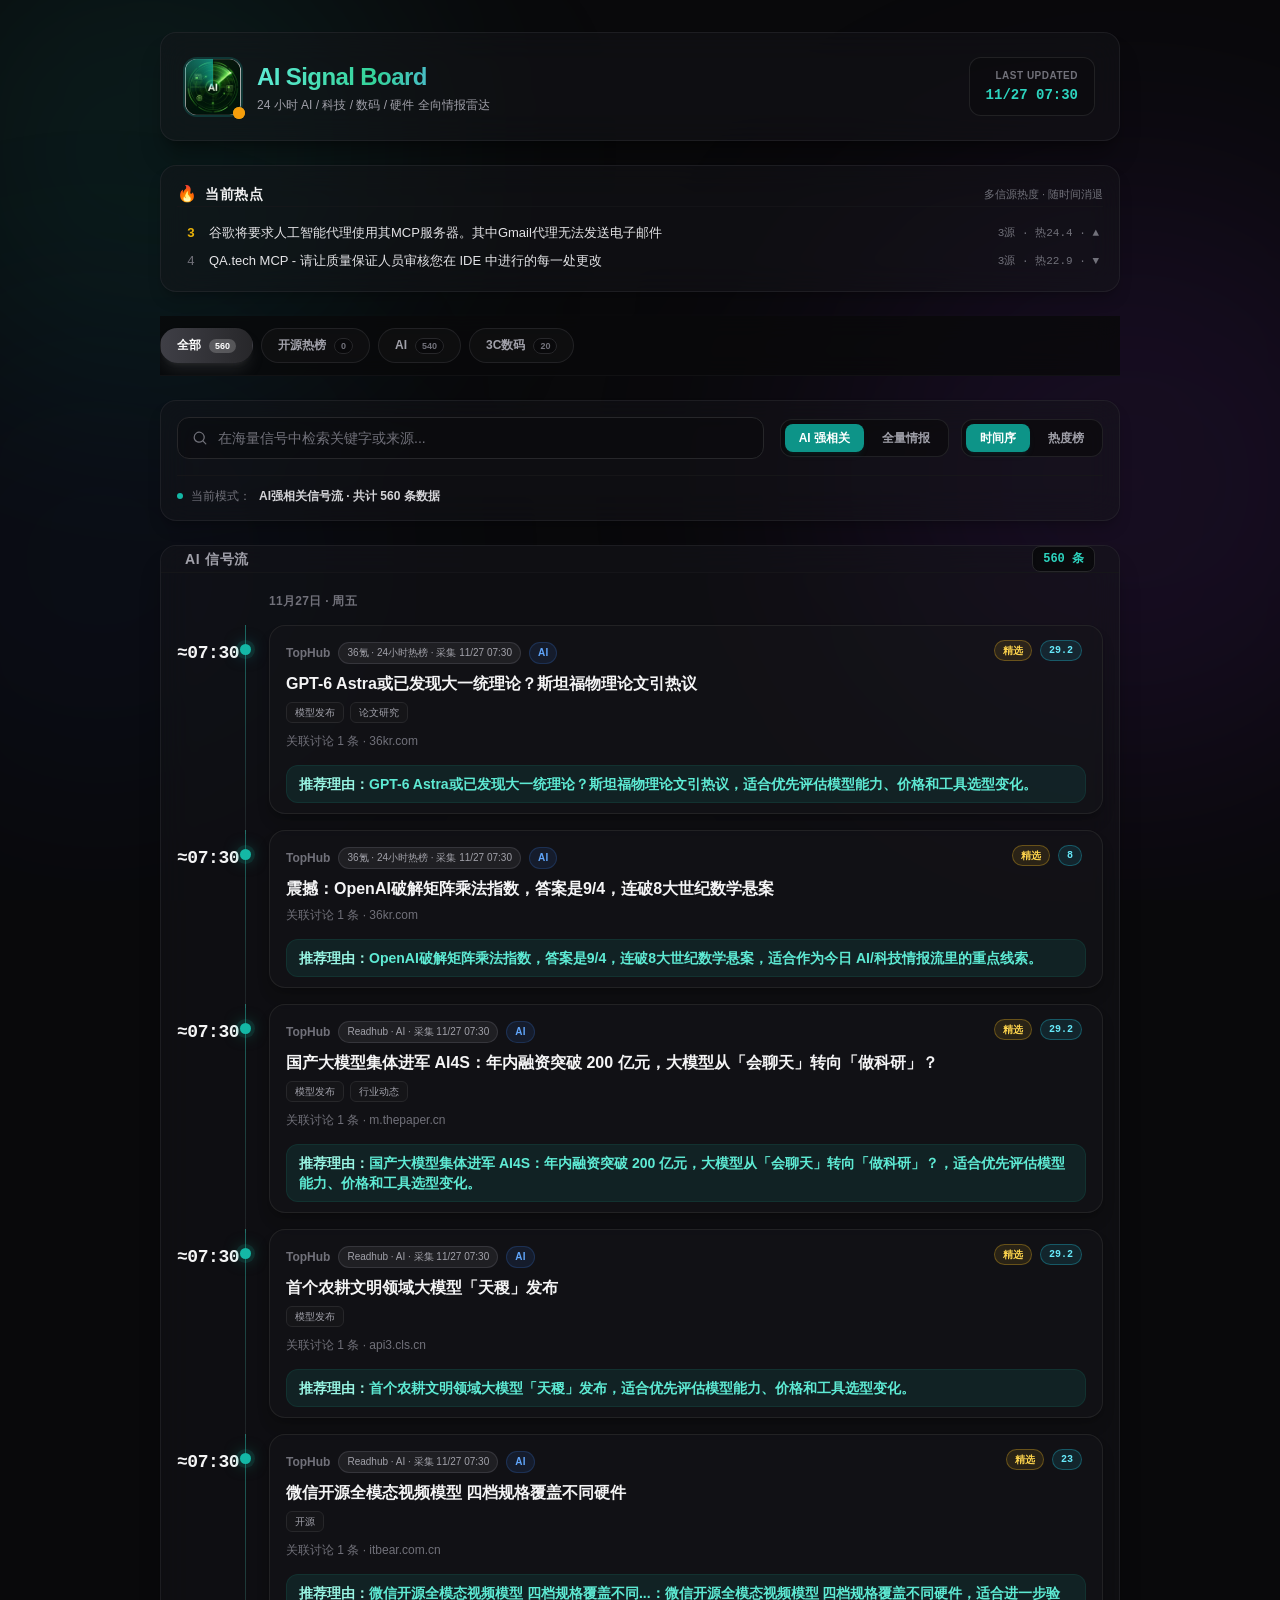
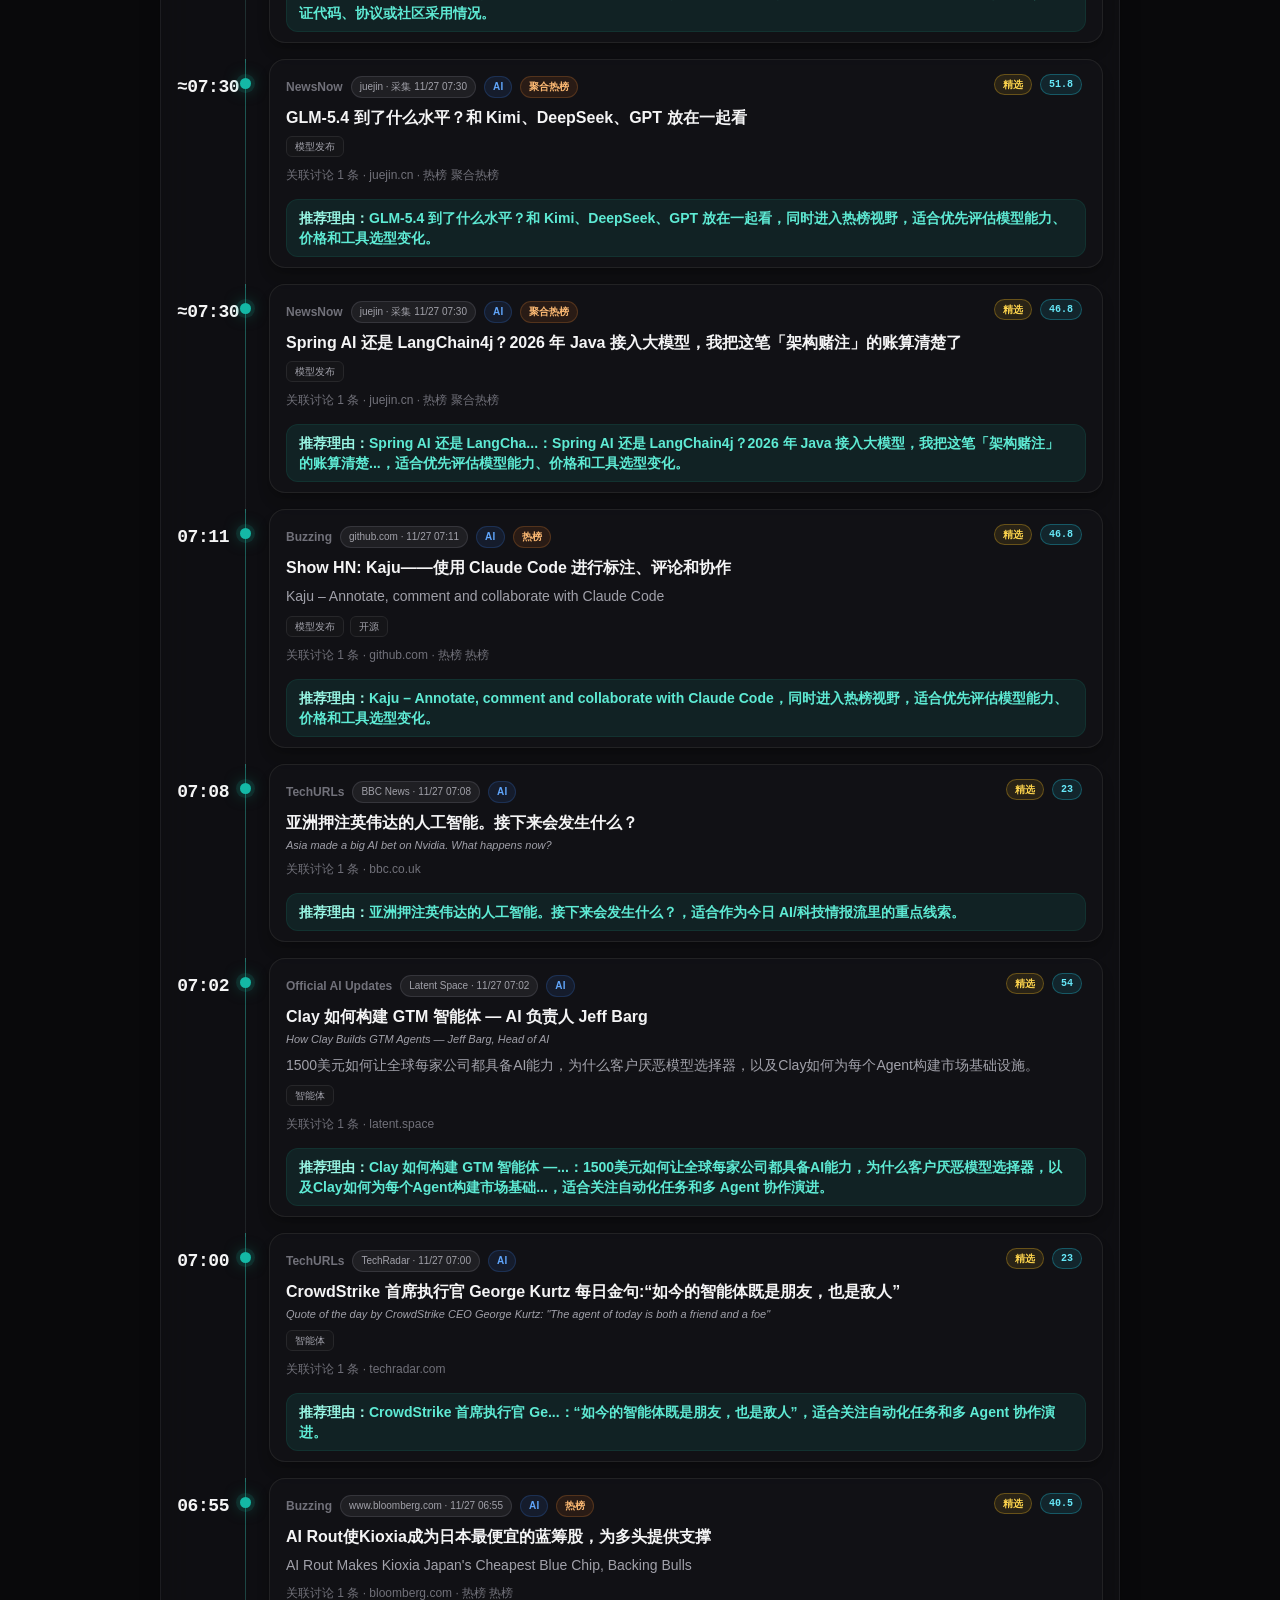
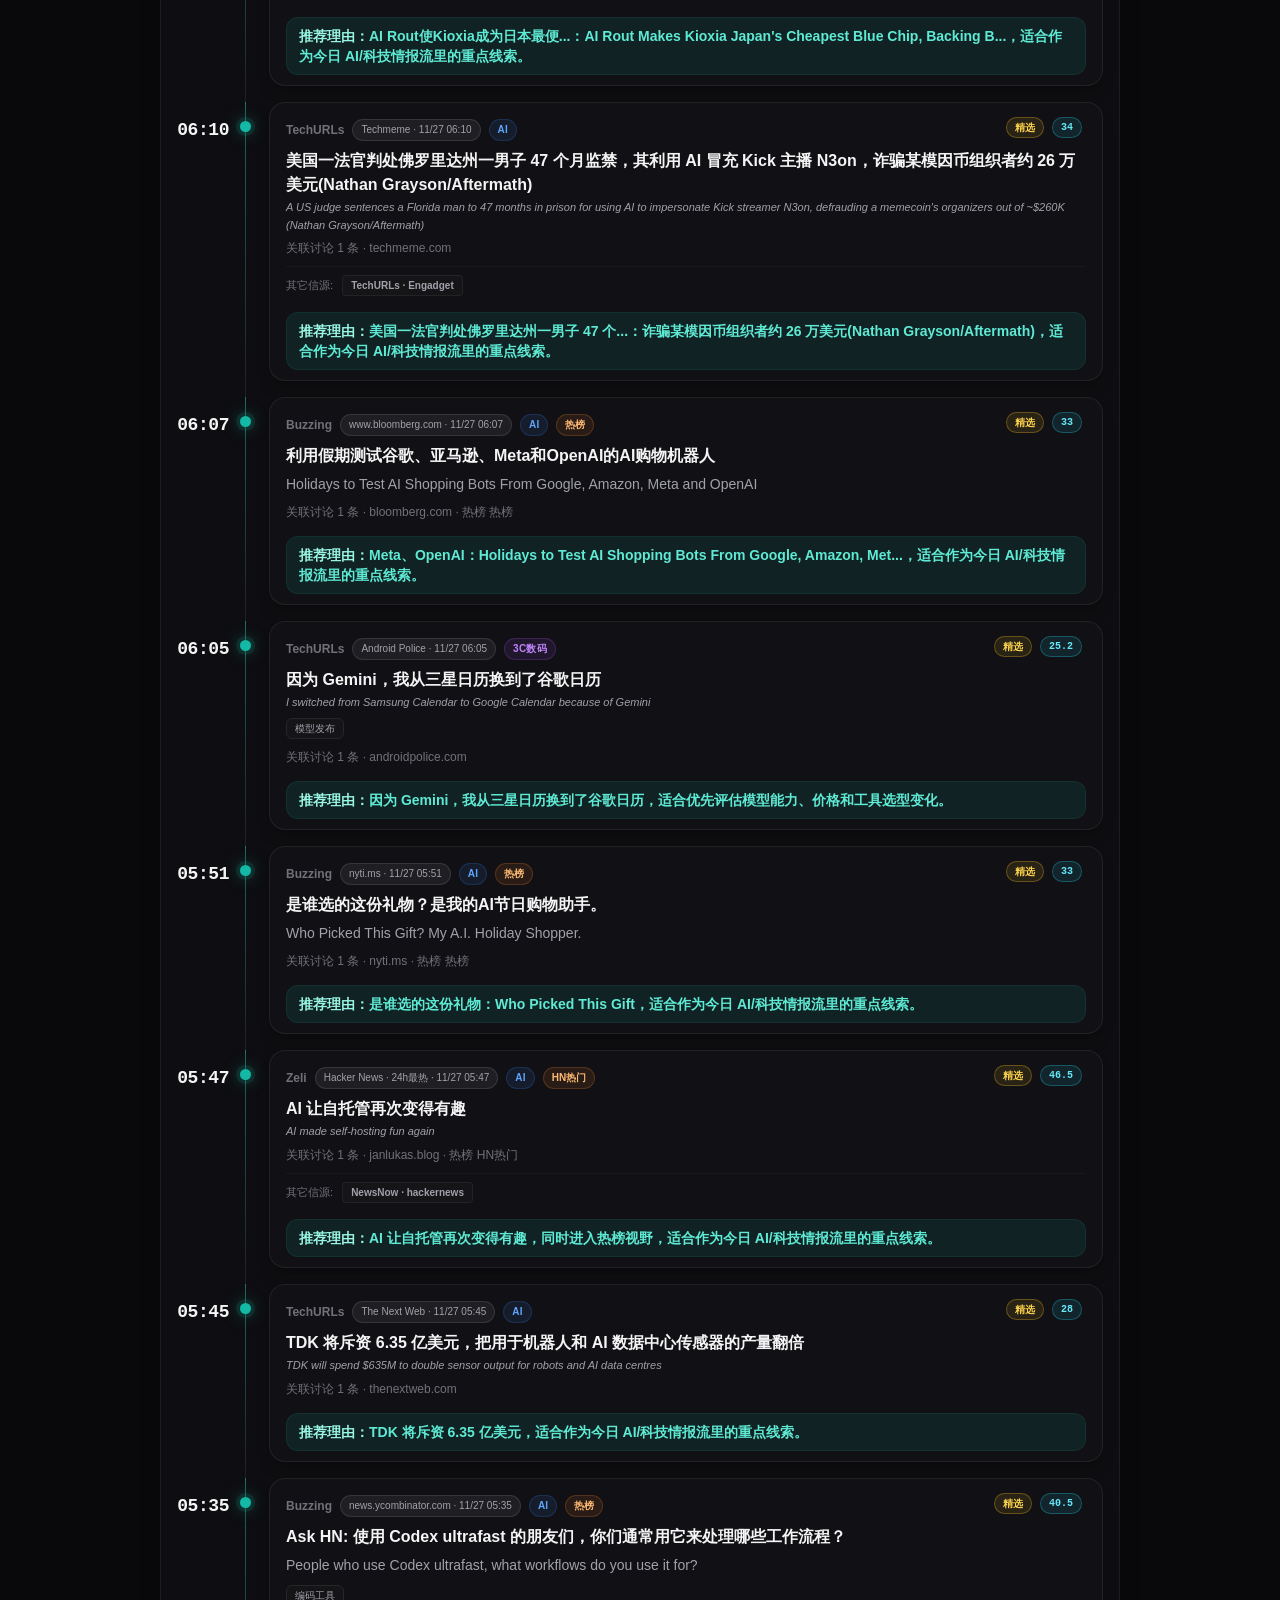
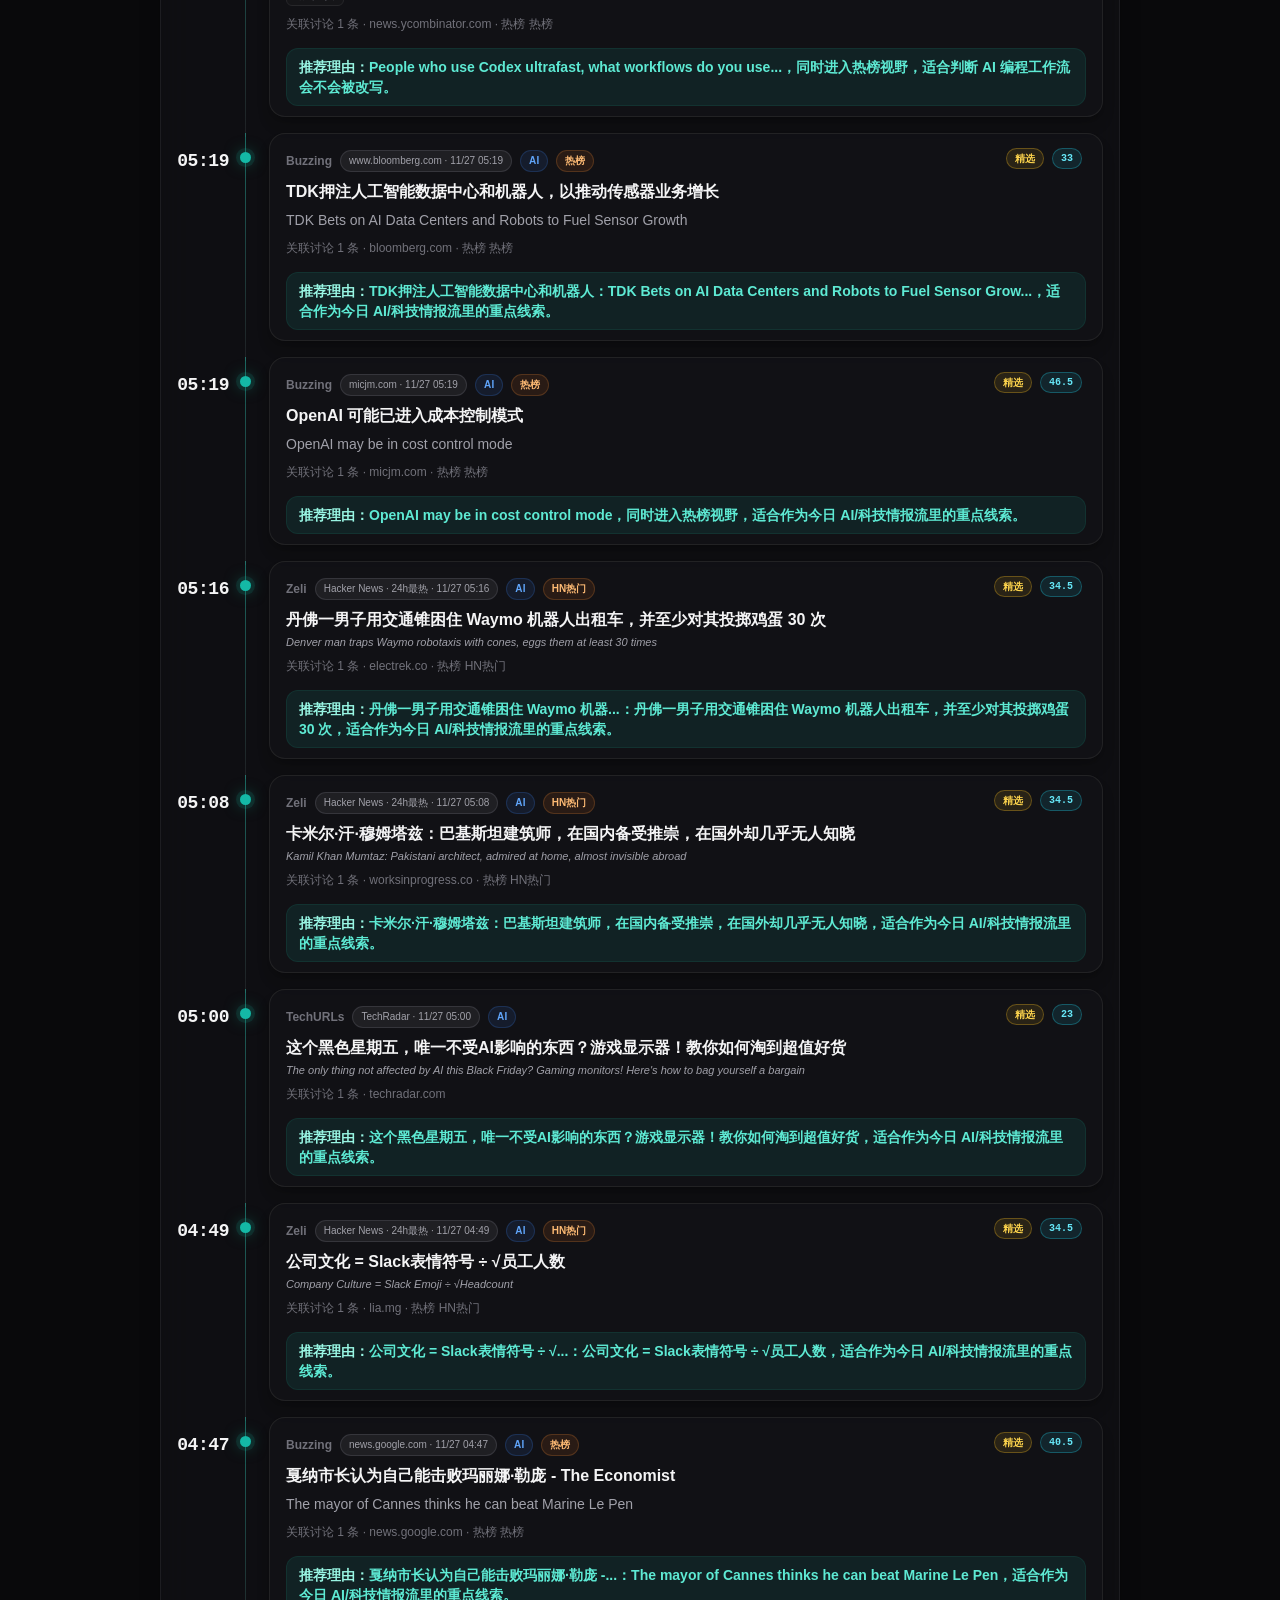
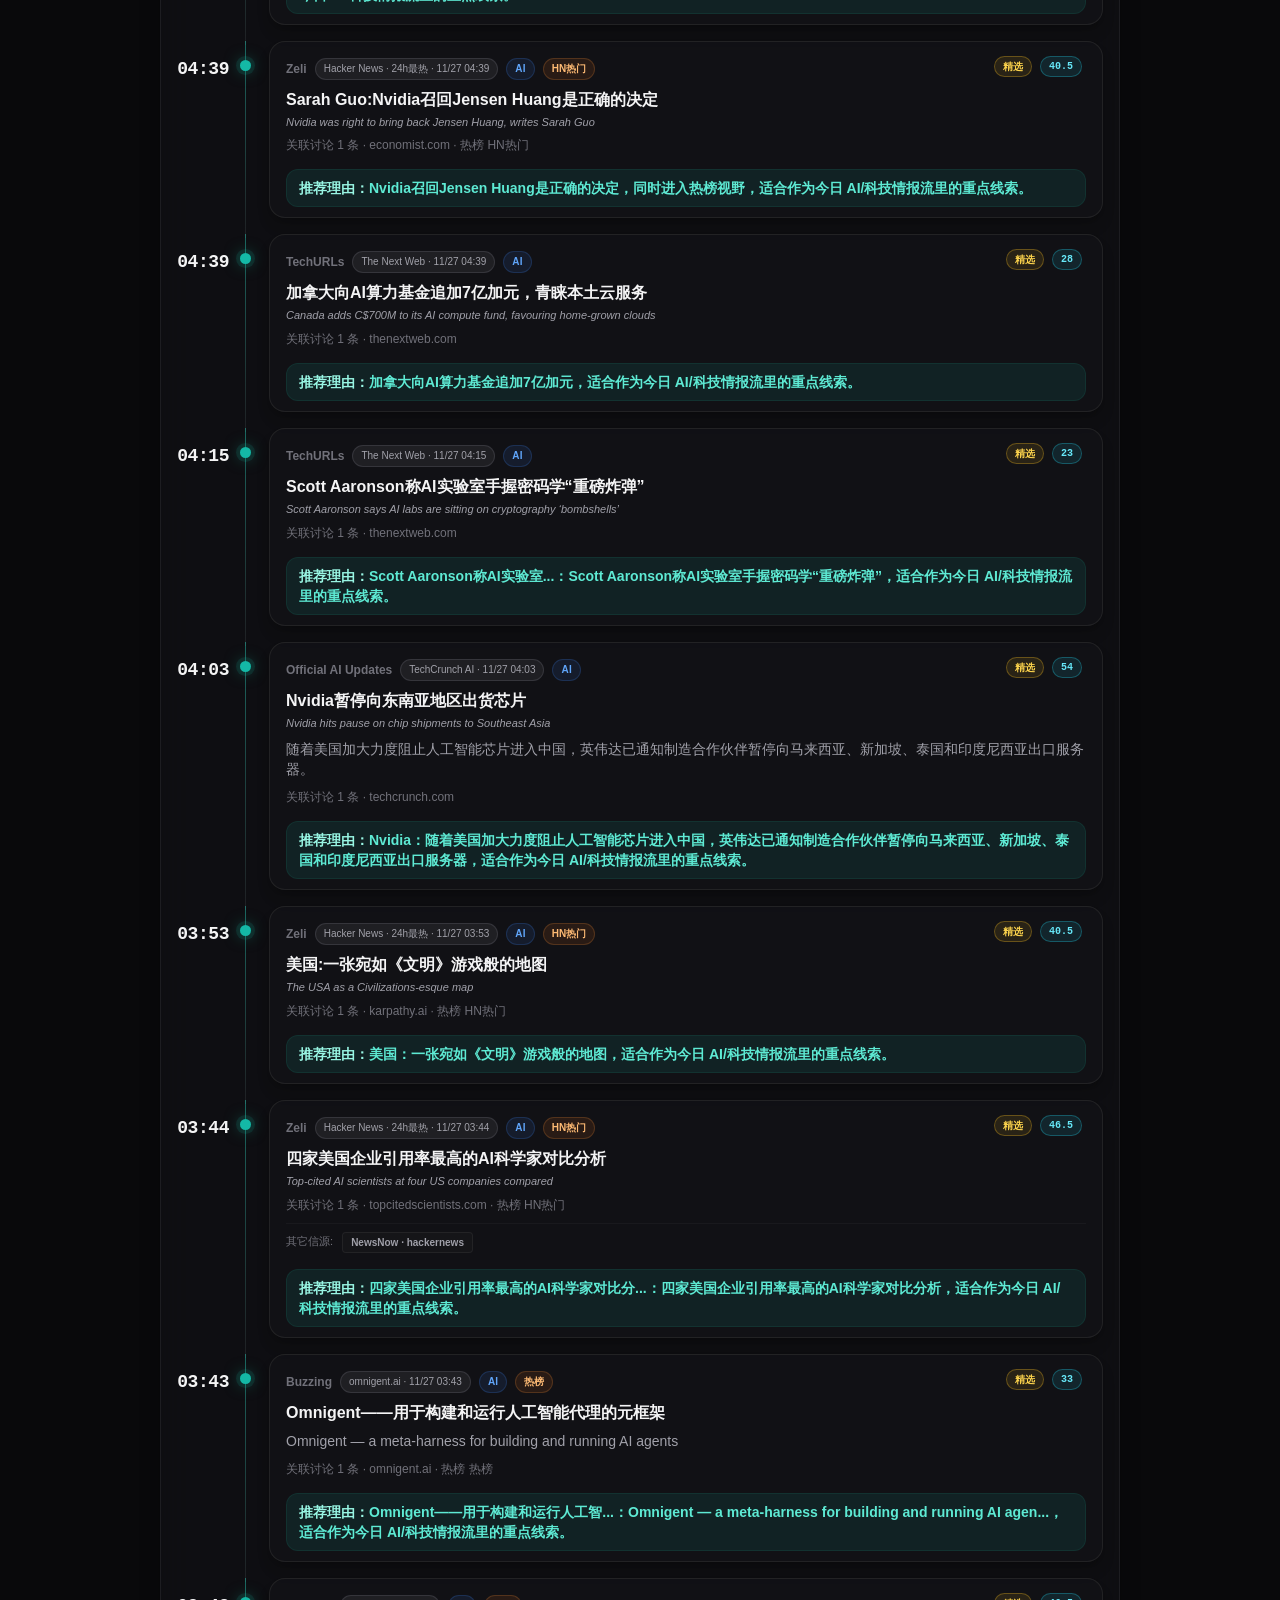
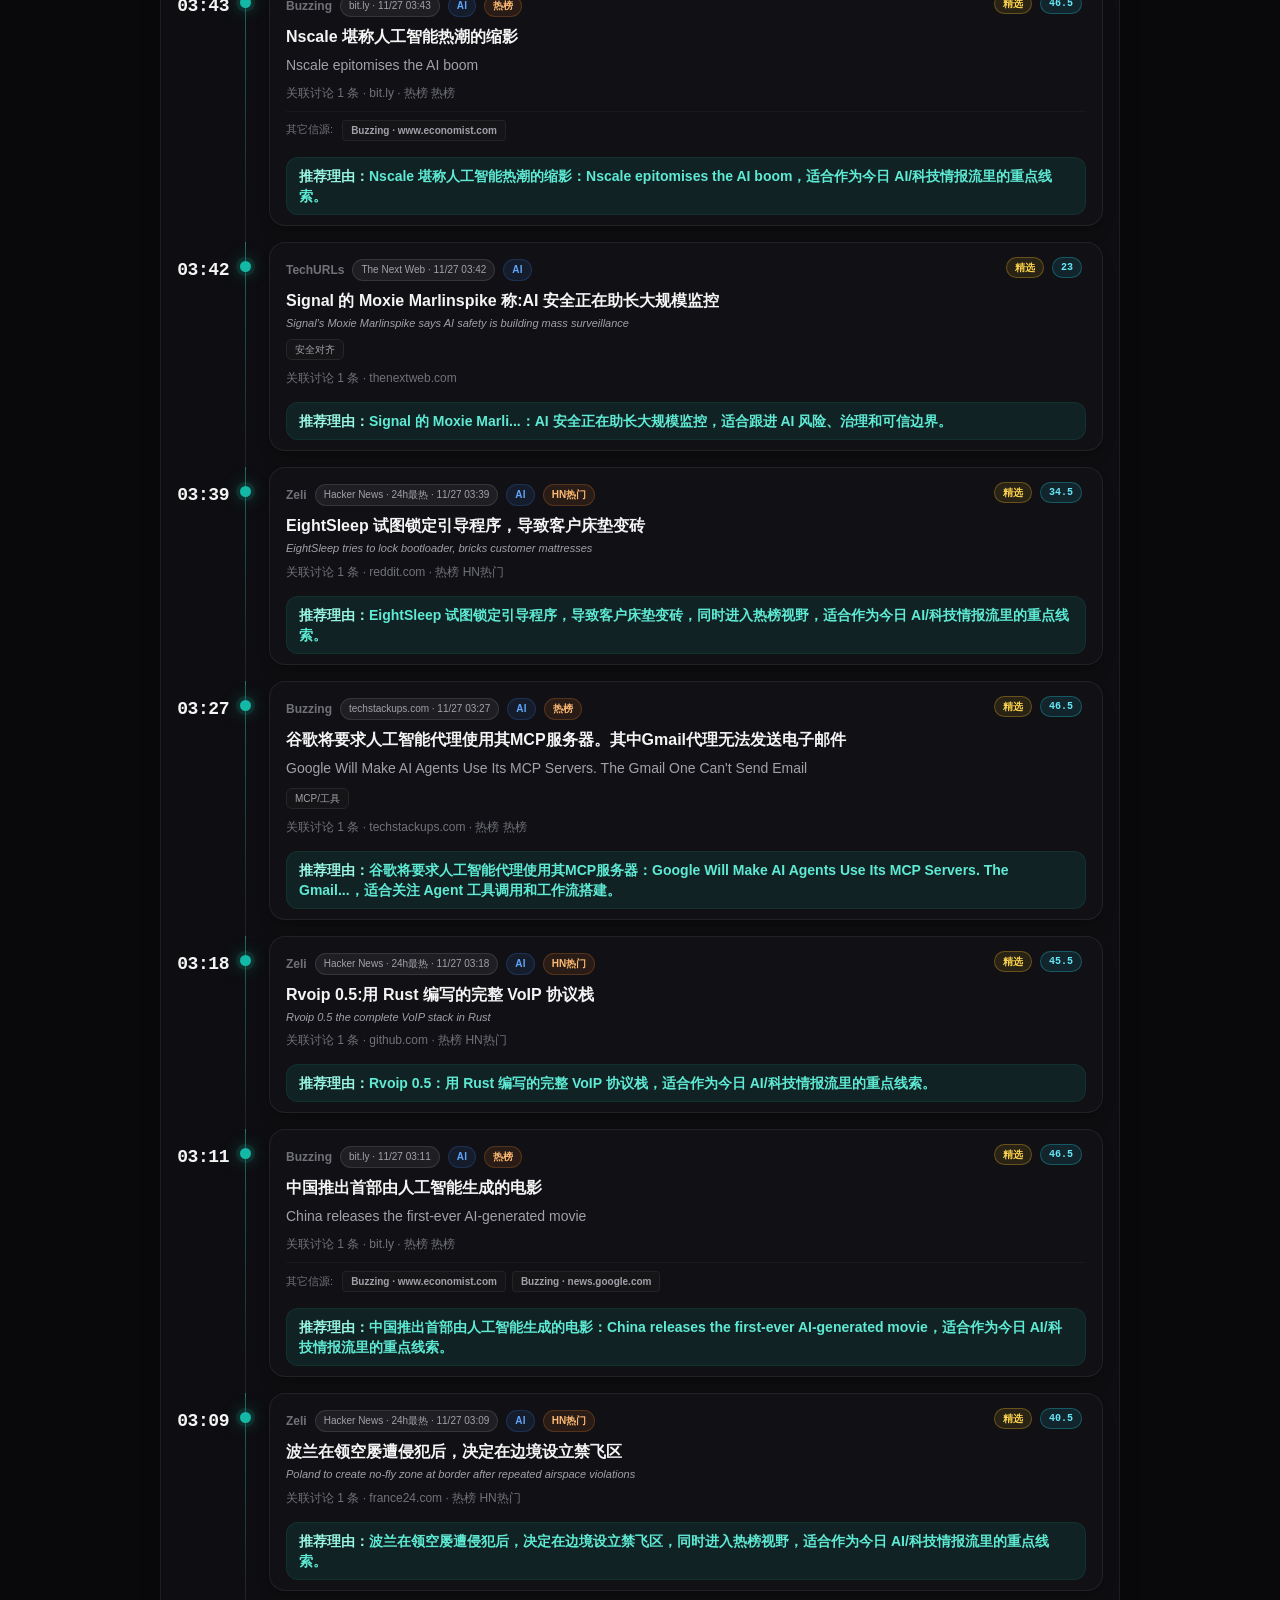
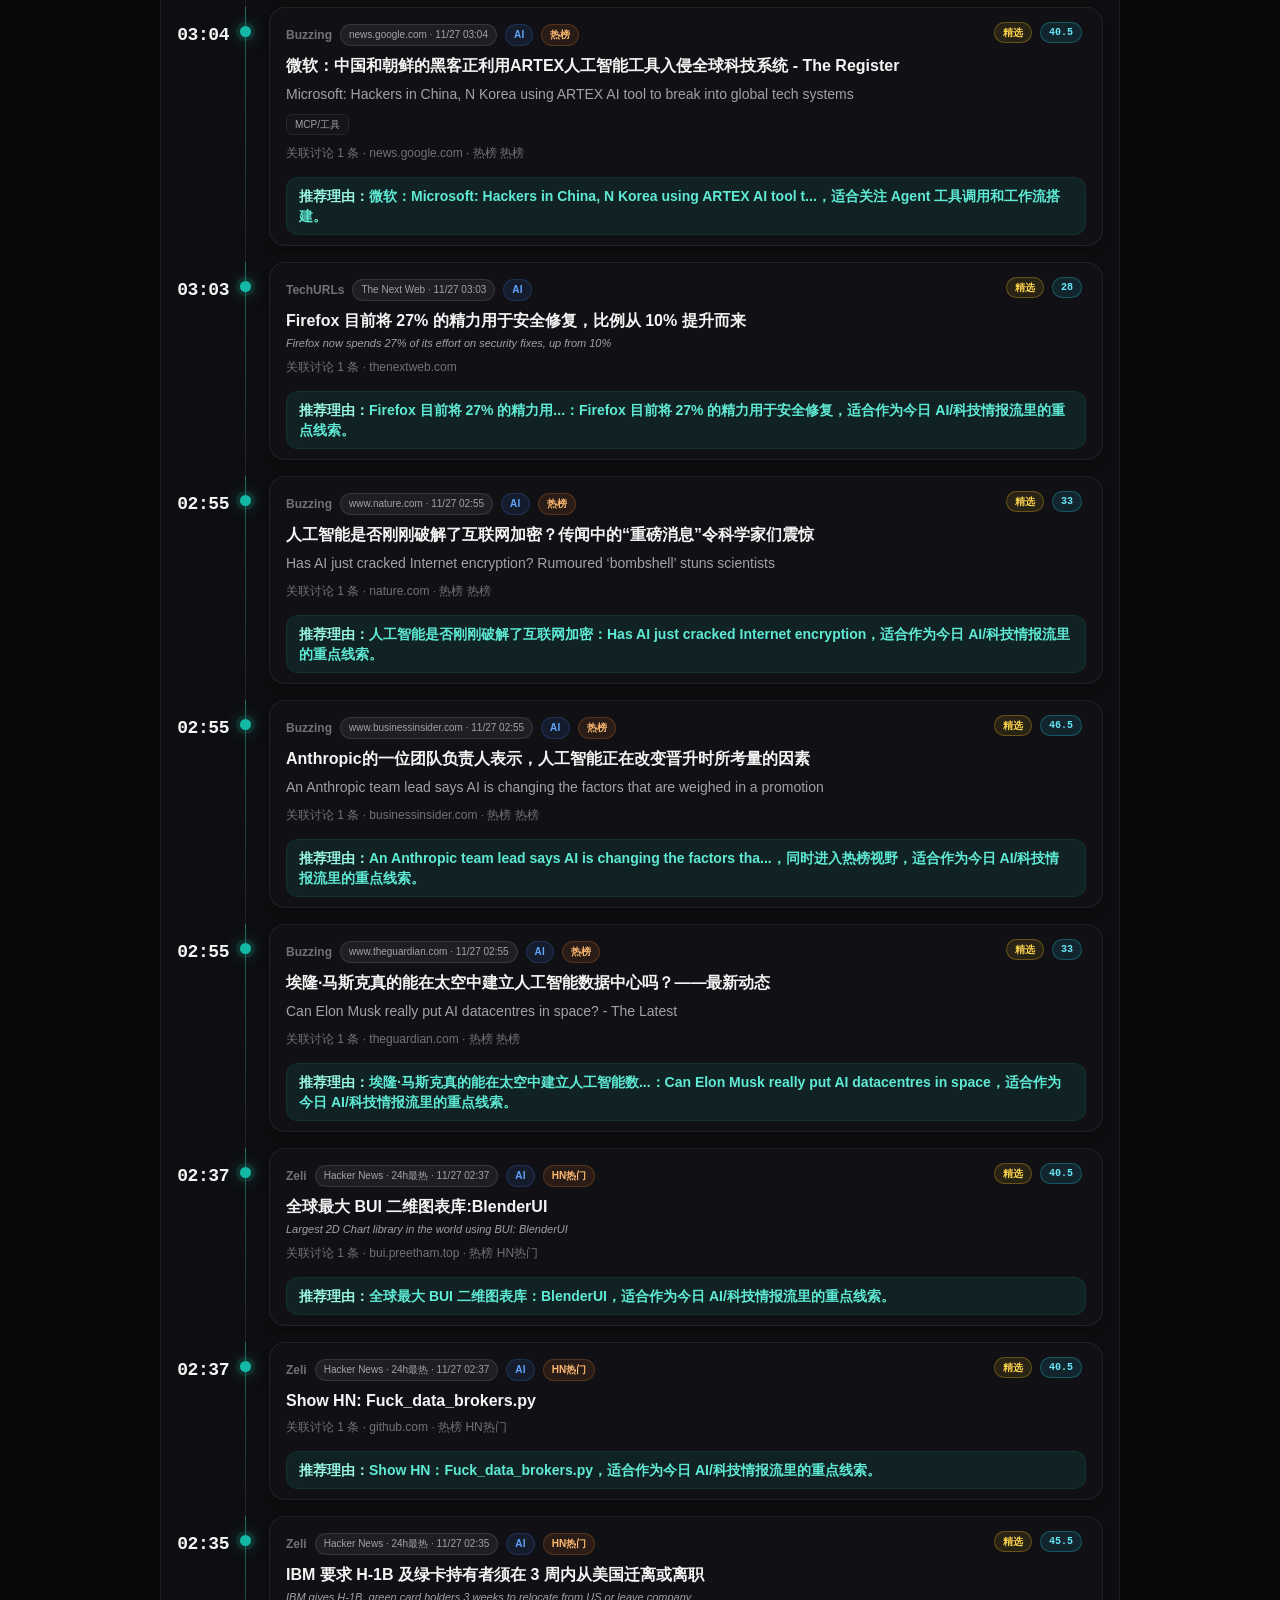
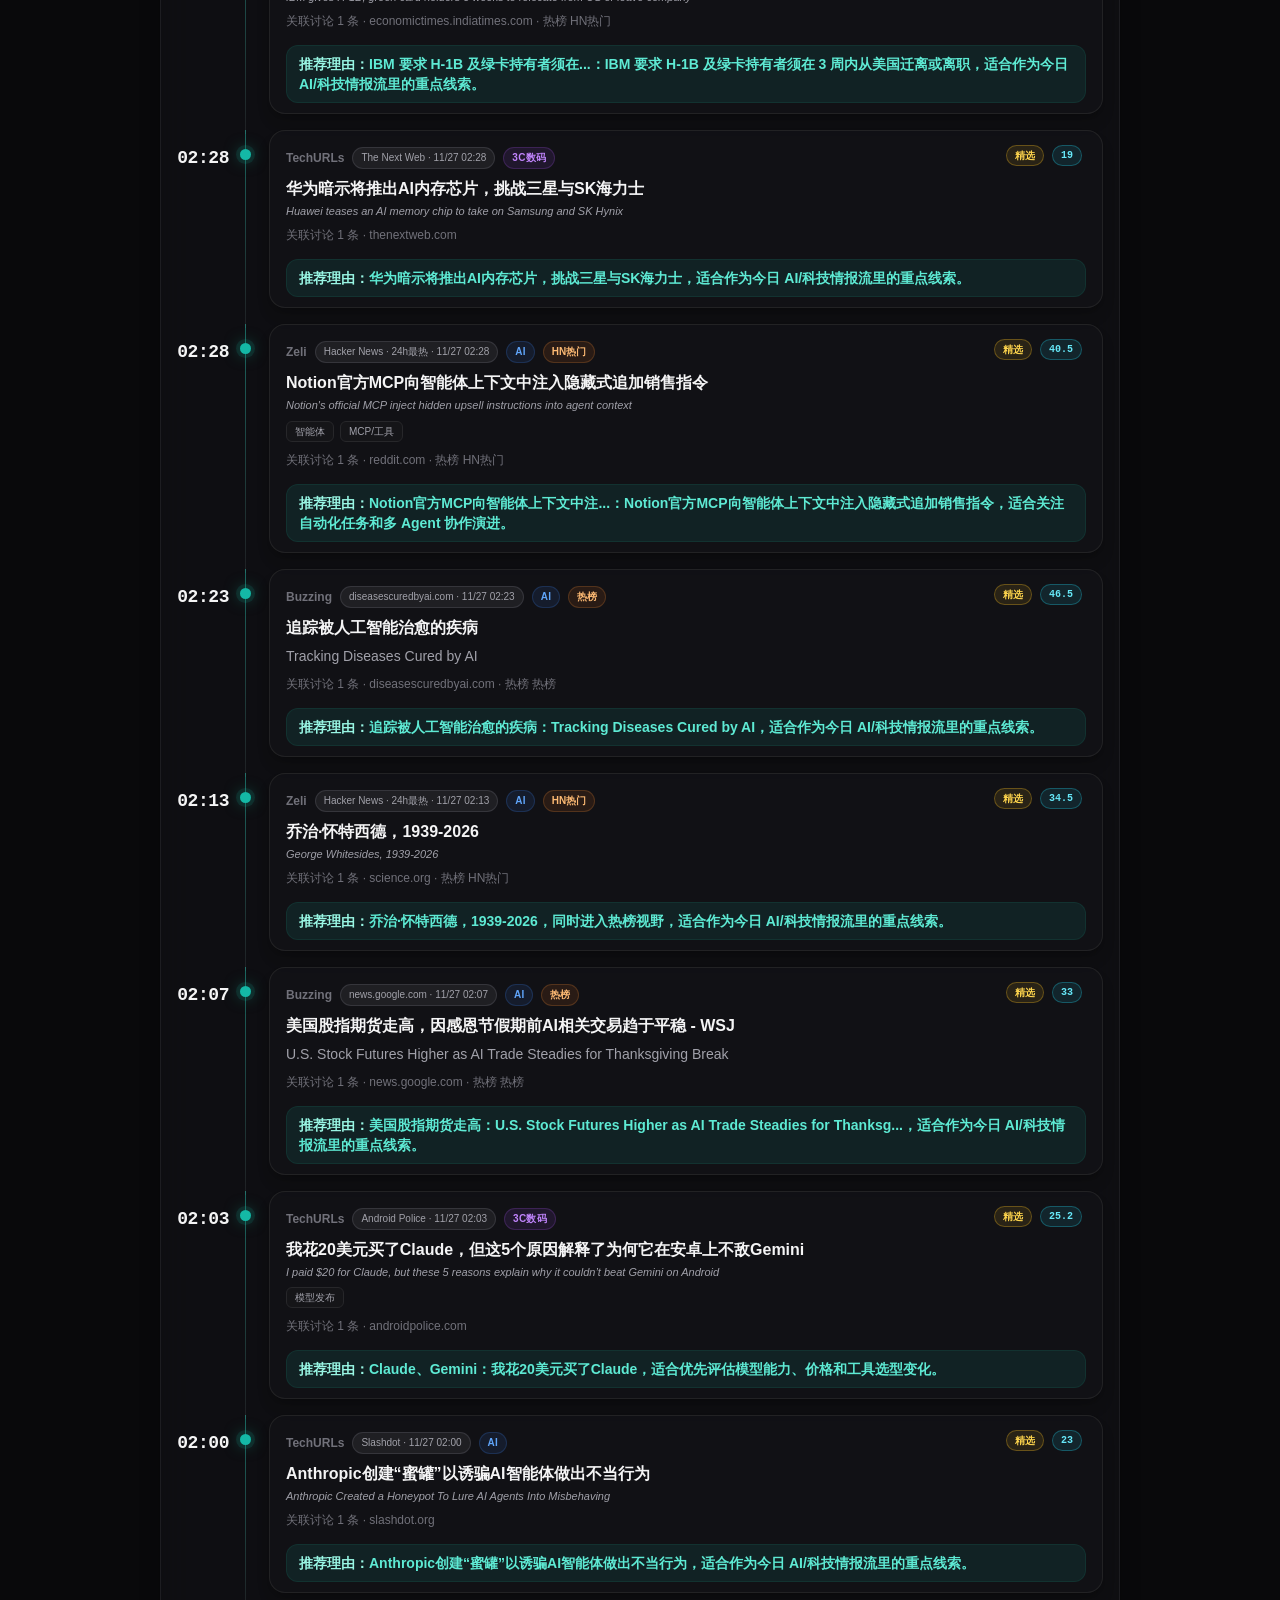
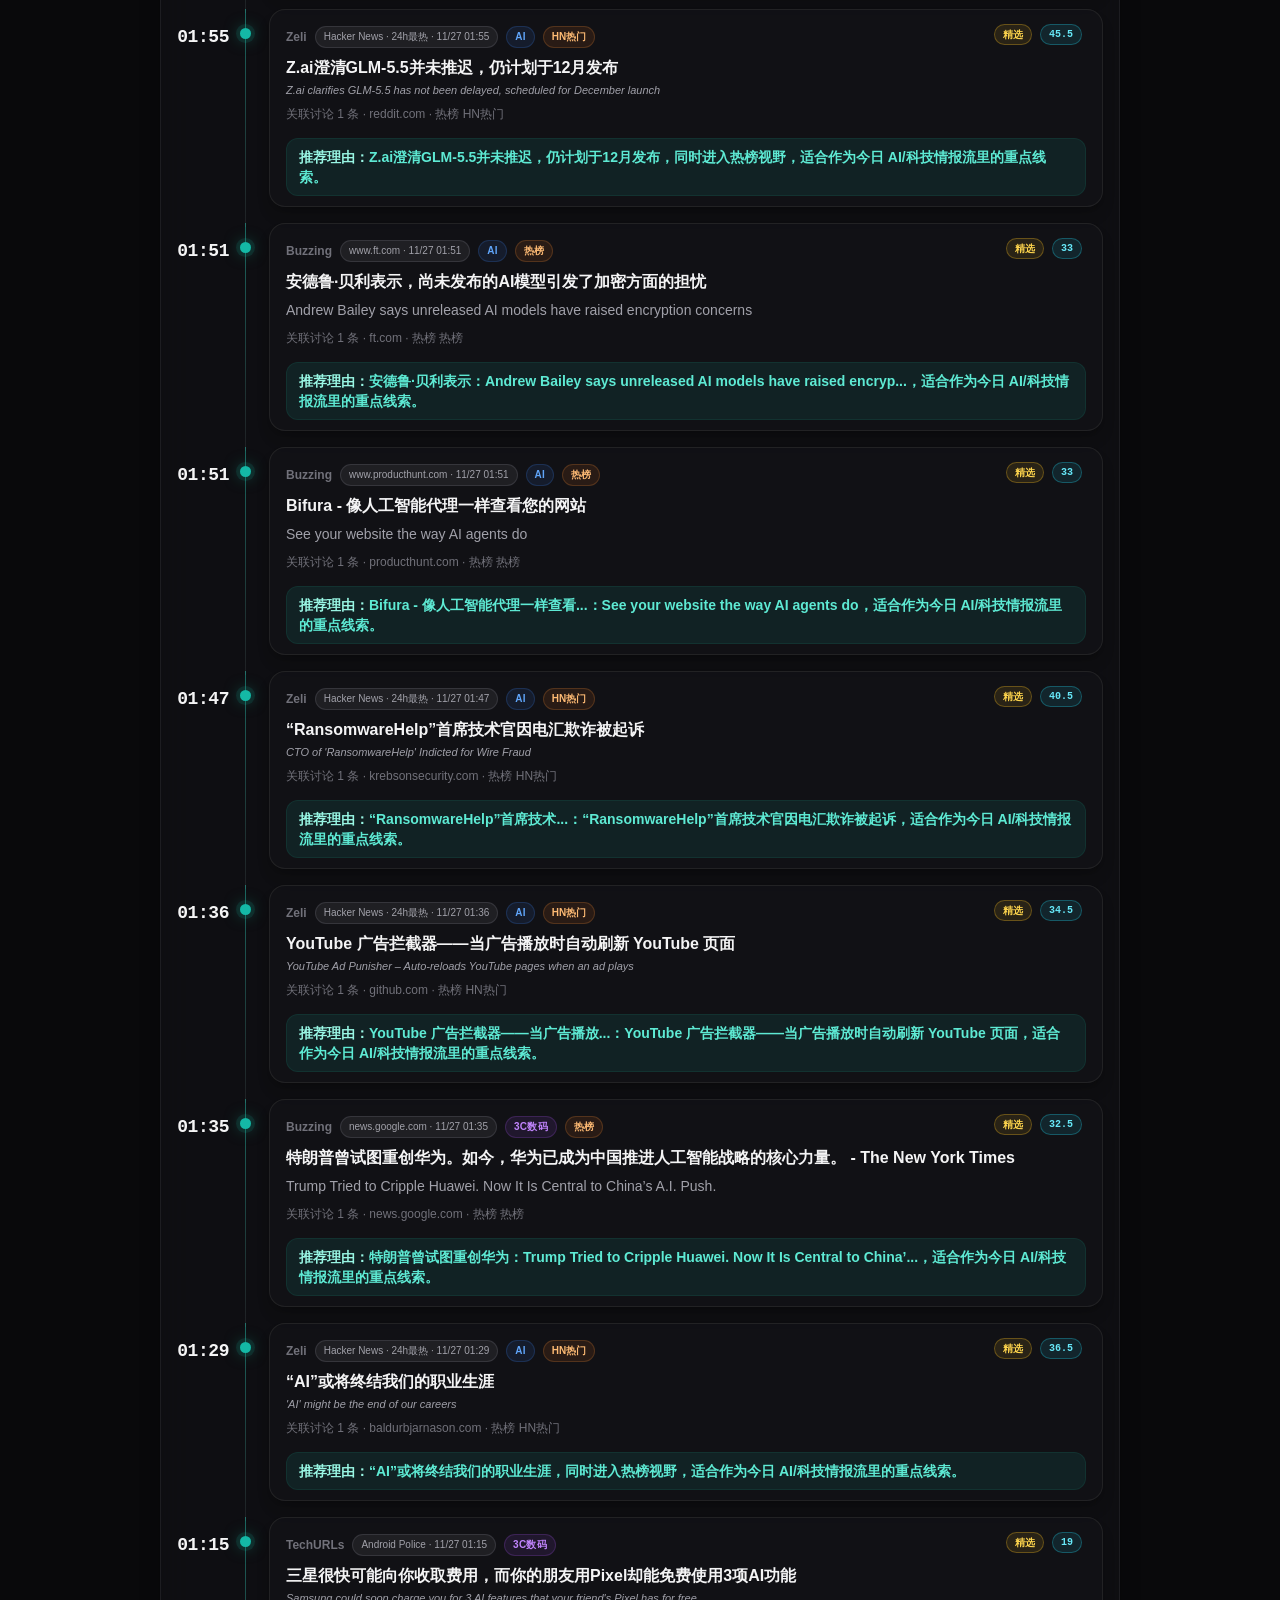
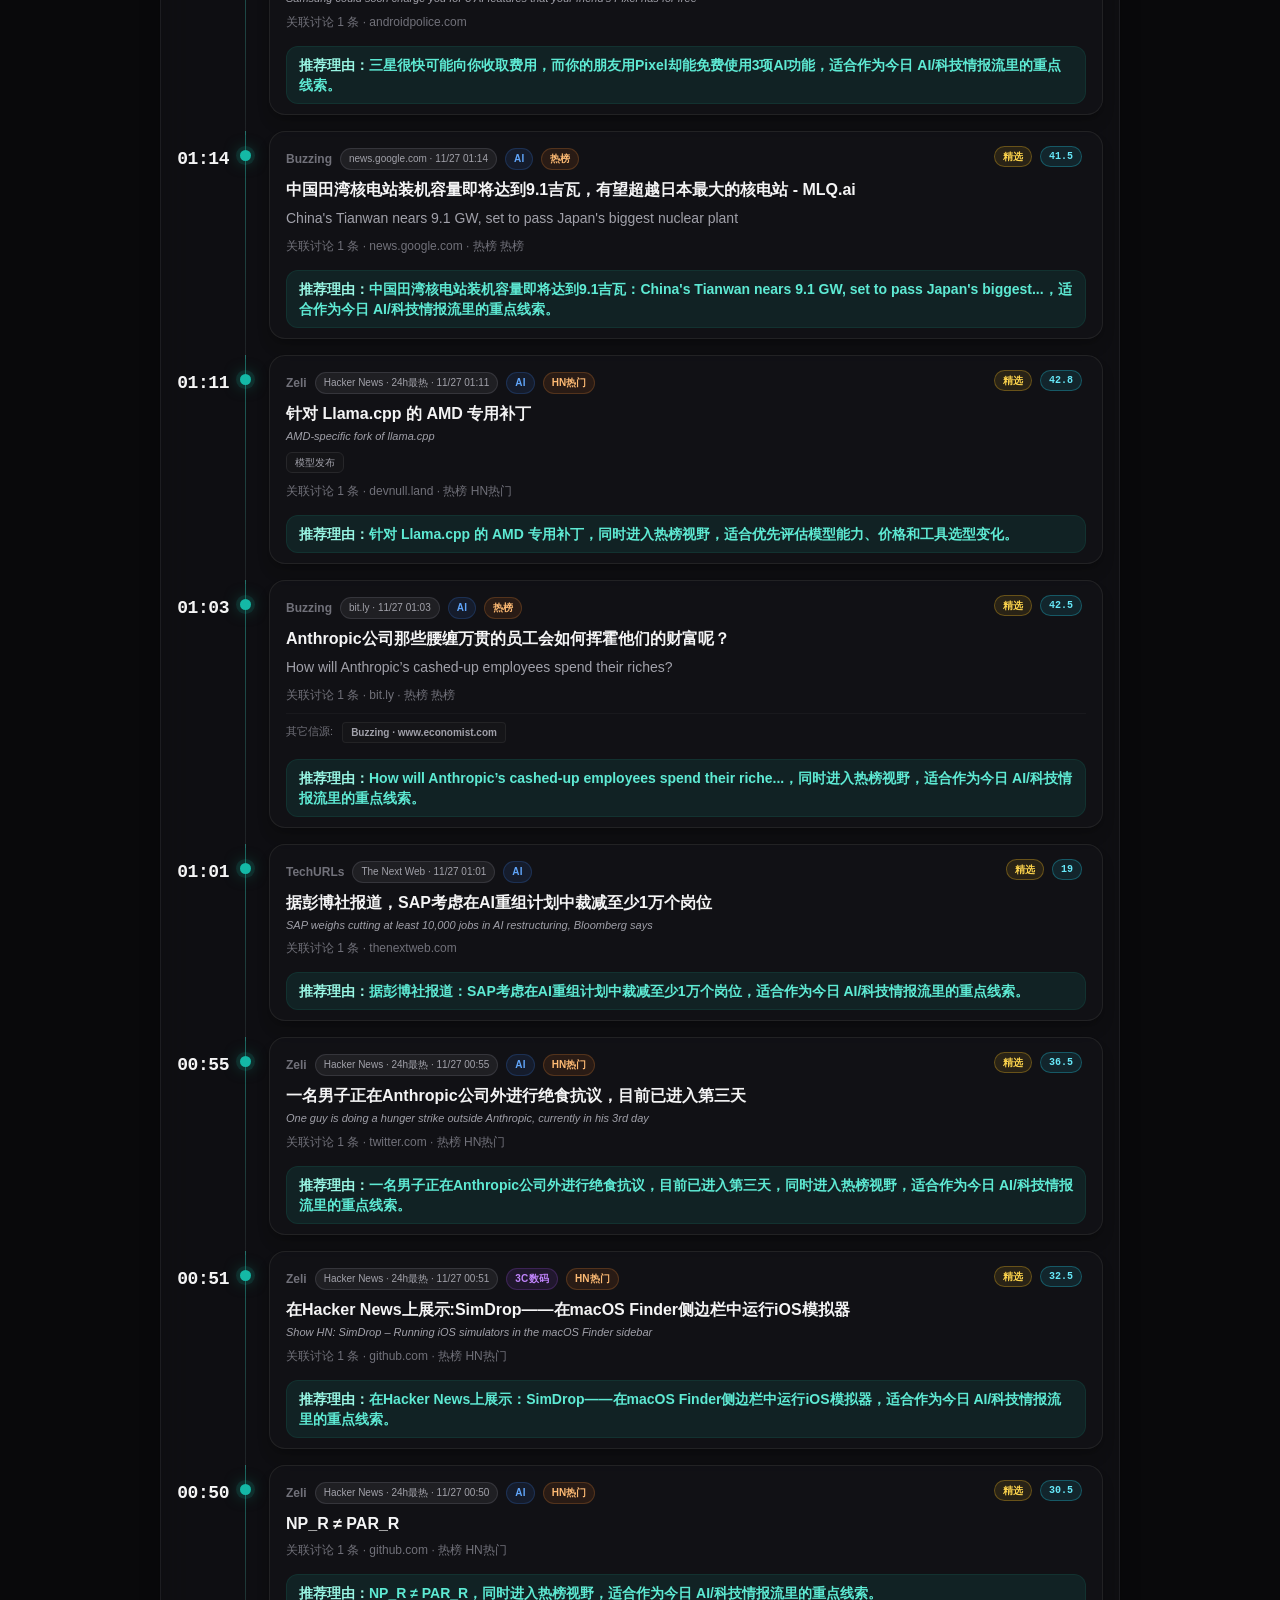
==== commit e5bd9684: "chore: update ai news snapshot + prerender" ====
--- a/index.html
+++ b/index.html
@@ -3,7 +3,7 @@
   <head>
     <meta charset="UTF-8" />
     <meta name="viewport" content="width=device-width, initial-scale=1.0" />
-    <title>AI Signal Board — 点几下就能订，退订却得绕回原路：德国消保机构把 OpenAI 告上法庭</title>
+    <title>AI Signal Board — GPT-6 Astra或已发现大一统理论？斯坦福物理论文引热议</title>
     <link rel="icon" href="./assets/logo-32.webp" type="image/webp" />
     <link rel="apple-touch-icon" href="./assets/logo-180.webp" />
     <link rel="manifest" href="./manifest.json" />
@@ -228,56 +228,56 @@
     </style>
   <!-- PRERENDER:HEAD -->
 <link rel="canonical" href="https://news.my-tv.eu.cc/">
-<meta name="description" content="点几下就能订，退订却得绕回原路：德国消保机构把 OpenAI 告上法庭 / 不换模型也能吐字快 4.2 倍：腾讯混元开源草稿模型 DFly2，专给 Hy4 flash 提速 / MiniMax 旗下 Talkie 因涉黄被下架，AI 陪伴赛道迎来最严监管大考 / SpaceX 算力降价两至三成出租：大客户 Anthropic 的 5 万卡合同续约存变数 / 上海 AI Lab 开源 Sage-In">
+<meta name="description" content="GPT-6 Astra或已发现大一统理论？斯坦福物理论文引热议 / 震撼：OpenAI破解矩阵乘法指数，答案是9/4，连破8大世纪数学悬案 / 国产大模型集体进军 AI4S：年内融资突破 200 亿元，大模型从「会聊天」转向「做科研」？ / 首个农耕文明领域大模型「天稷」发布 / 微信开源全模态视频模型 四档规格覆盖不同硬件">
 <meta property="og:type" content="website">
 <meta property="og:site_name" content="AI Signal Board">
-<meta property="og:title" content="AI Signal Board — 点几下就能订，退订却得绕回原路：德国消保机构把 OpenAI 告上法庭">
-<meta property="og:description" content="点几下就能订，退订却得绕回原路：德国消保机构把 OpenAI 告上法庭 / 不换模型也能吐字快 4.2 倍：腾讯混元开源草稿模型 DFly2，专给 Hy4 flash 提速 / MiniMax 旗下 Talkie 因涉黄被下架，AI 陪伴赛道迎来最严监管大考 / SpaceX 算力降价两至三成出租：大客户 Anthropic 的 5 万卡合同续约存变数 / 上海 AI Lab 开源 Sage-In">
+<meta property="og:title" content="AI Signal Board — GPT-6 Astra或已发现大一统理论？斯坦福物理论文引热议">
+<meta property="og:description" content="GPT-6 Astra或已发现大一统理论？斯坦福物理论文引热议 / 震撼：OpenAI破解矩阵乘法指数，答案是9/4，连破8大世纪数学悬案 / 国产大模型集体进军 AI4S：年内融资突破 200 亿元，大模型从「会聊天」转向「做科研」？ / 首个农耕文明领域大模型「天稷」发布 / 微信开源全模态视频模型 四档规格覆盖不同硬件">
 <meta name="twitter:card" content="summary_large_image">
-<meta name="twitter:title" content="AI Signal Board — 点几下就能订，退订却得绕回原路：德国消保机构把 OpenAI 告上法庭">
-<meta name="twitter:description" content="点几下就能订，退订却得绕回原路：德国消保机构把 OpenAI 告上法庭 / 不换模型也能吐字快 4.2 倍：腾讯混元开源草稿模型 DFly2，专给 Hy4 flash 提速 / MiniMax 旗下 Talkie 因涉黄被下架，AI 陪伴赛道迎来最严监管大考 / SpaceX 算力降价两至三成出租：大客户 Anthropic 的 5 万卡合同续约存变数 / 上海 AI Lab 开源 Sage-In">
+<meta name="twitter:title" content="AI Signal Board — GPT-6 Astra或已发现大一统理论？斯坦福物理论文引热议">
+<meta name="twitter:description" content="GPT-6 Astra或已发现大一统理论？斯坦福物理论文引热议 / 震撼：OpenAI破解矩阵乘法指数，答案是9/4，连破8大世纪数学悬案 / 国产大模型集体进军 AI4S：年内融资突破 200 亿元，大模型从「会聊天」转向「做科研」？ / 首个农耕文明领域大模型「天稷」发布 / 微信开源全模态视频模型 四档规格覆盖不同硬件">
 <meta property="og:url" content="https://news.my-tv.eu.cc/">
 <meta property="og:image" content="https://news.my-tv.eu.cc/assets/social-preview.png">
 <meta name="twitter:image" content="https://news.my-tv.eu.cc/assets/social-preview.png">
-<script type="application/ld+json">{"@context":"https://schema.org","@type":"ItemList","name":"AI Signal Board — 24h AI 新闻","dateModified":"2026-11-26T14:46:10.582510Z","itemListElement":[{"@type":"ListItem","position":1,"url":"https://www.aibase.com/zh/news/32556","name":"点几下就能订，退订却得绕回原路：德国消保机构把 OpenAI 告上法庭"},{"@type":"ListItem","position":2,"url":"https://www.aibase.com/zh/news/32555","name":"不换模型也能吐字快 4.2 倍：腾讯混元开源草稿模型 DFly2，专给 Hy4 flash 提速"},{"@type":"ListItem","position":3,"url":"https://www.aibase.com/news/32554","name":"MiniMax 旗下 Talkie 因涉黄被下架，AI 陪伴赛道迎来最严监管大考"},{"@type":"ListItem","position":4,"url":"https://www.aibase.com/zh/news/32553","name":"SpaceX 算力降价两至三成出租：大客户 Anthropic 的 5 万卡合同续约存变数"},{"@type":"ListItem","position":5,"url":"https://www.aibase.com/zh/news/32551","name":"上海 AI Lab 开源 Sage-Interaction，以 1.29 秒极致延迟重塑全双工交互新范式"},{"@type":"ListItem","position":6,"url":"https://www.aibase.com/news/32550","name":"蚂蚁百灵开源 Ling-3.2-air，用 55 亿激活参数击穿复杂工作流落地瓶颈"},{"@type":"ListItem","position":7,"url":"https://www.aibase.com/news/32549","name":"Anthropic CEO驳“让渡自由意志”指责：把治理权交给 AI 是坏主意，同行全在喊口号"},{"@type":"ListItem","position":8,"url":"https://www.36kr.com/p/4085949016746627","name":"Anthropic CEO长文刷屏，超级智能时代的桌面APP来了"},{"@type":"ListItem","position":9,"url":"https://www.36kr.com/p/4085169946159492","name":"AI最火的时候，最赚钱的是一块布"},{"@type":"ListItem","position":10,"url":"https://www.36kr.com/p/4086059854845828","name":"AI “奥本海默”时刻：两家龙头公司员工已经不相信模型安全了"},{"@type":"ListItem","position":11,"url":"https://juejin.cn/post/7711164513240072192","name":"电脑操作AI超越人类了？这款开源Agent吊打GPT、Claude全自动操控电脑"},{"@type":"ListItem","position":12,"url":"https://juejin.cn/post/7709761919902482466","name":"AI Agent Skill 入门指南：文件夹本质、渐进式加载与挑选方法"},{"@type":"ListItem","position":13,"url":"https://www.qbitai.com/2026/11/513021.html","name":"381个AI直播冲刺证明P=NP！把GitHub干崩了"},{"@type":"ListItem","position":14,"url":"https://www.qbitai.com/2026/11/512981.html","name":"AI 3D界的“X光”来了！一图直出巴洛克雕塑，3D打印开箱即用"},{"@type":"ListItem","position":15,"url":"https://www.qbitai.com/2026/11/512942.html","name":"报名最后2天｜AI浪潮之中，来认识创造未来的人"},{"@type":"ListItem","position":16,"url":"https://www.qbitai.com/2026/11/512916.html","name":"顶尖商用级AI视频每秒只要5毛！中国开源新势力拿下全球第一"},{"@type":"ListItem","position":17,"url":"https://www.qbitai.com/2026/11/512840.html","name":"沈向洋刚讲了好多AI非共识啊"},{"@type":"ListItem","position":18,"url":"https://www.mittrchina.com/news/detail/17300","name":"40 亿参数小模型逼近 Astra，MIT 探索低成本 AI 芯片设计"},{"@type":"ListItem","position":19,"url":"https://www.mittrchina.com/news/detail/17297","name":"北京通研院开源 System 1 决策模型，性能超越 Jev"},{"@type":"ListItem","position":20,"url":"https://www.mittrchina.com/news/detail/17298","name":"瞄准提速50倍的推理芯片，两位95后博士带领百人团队，用AI改写智能底座"},{"@type":"ListItem","position":21,"url":"https://www.leiphone.com/category/ai/0DEts3fxmZTZ7ojp.html","name":"直播25天训出一个模型，五项登顶，一群00后的Physical AI实验"},{"@type":"ListItem","position":22,"url":"https://www.producthunt.com/products/claude-mem","name":"Claude-Mem 云同步"},{"@type":"ListItem","position":23,"url":"https://www.producthunt.com/products/superframes-ai-video-editor","name":"Superframes"},{"@type":"ListItem","position":24,"url":"https://www.producthunt.com/products/upsolve-ai","name":"Upsolve Harness 2.0"},{"@type":"ListItem","position":25,"url":"https://www.producthunt.com/products/transept-ai","name":"Transept AI"},{"@type":"ListItem","position":26,"url":"https://www.producthunt.com/products/qa-tech","name":"QA.tech MCP"},{"@type":"ListItem","position":27,"url":"https://www.oschina.net/news/503836","name":"qOntology 本体工程平台开源版 V1.1.4 发布：AI 辅助建模与图谱可视化升级"},{"@type":"ListItem","position":28,"url":"https://www.oschina.net/news/503827","name":"openKylin走进北航｜开源筑基，智启未来，共探AI与开源融合新机遇"},{"@type":"ListItem","position":29,"url":"https://www.oschina.net/news/503704/oceanbase-powercontex","name":"蚂蚁 OceanBase 团队开源 PowerContext，跨对话的 Agent 记忆服务"},{"@type":"ListItem","position":30,"url":"https://www.oschina.net/news/503693/anthropics-historic-debut-put","name":"史上最大 IPO，Anthropic 上市首日市值达 1.271 万亿美元"}]}</script>
+<script type="application/ld+json">{"@context":"https://schema.org","@type":"ItemList","name":"AI Signal Board — 24h AI 新闻","dateModified":"2026-11-26T23:30:51.095264Z","itemListElement":[{"@type":"ListItem","position":1,"url":"https://www.36kr.com/p/4086372097206921","name":"GPT-6 Astra或已发现大一统理论？斯坦福物理论文引热议"},{"@type":"ListItem","position":2,"url":"https://www.36kr.com/p/4086018157685379","name":"震撼：OpenAI破解矩阵乘法指数，答案是9/4，连破8大世纪数学悬案"},{"@type":"ListItem","position":3,"url":"https://m.thepaper.cn/newsDetail_forward_34547146","name":"国产大模型集体进军 AI4S：年内融资突破 200 亿元，大模型从「会聊天」转向「做科研」？"},{"@type":"ListItem","position":4,"url":"https://api3.cls.cn/share/article/2545986?os=web\u0026sv=8.4.6\u0026app=CailianpressWeb","name":"首个农耕文明领域大模型「天稷」发布"},{"@type":"ListItem","position":5,"url":"https://www.itbear.com.cn/html/2026-11/1598817.html","name":"微信开源全模态视频模型 四档规格覆盖不同硬件"},{"@type":"ListItem","position":6,"url":"https://juejin.cn/post/7712027193627803658","name":"GLM-5.4 到了什么水平？和 Kimi、DeepSeek、GPT 放在一起看"},{"@type":"ListItem","position":7,"url":"https://juejin.cn/post/7712084377979093033","name":"Spring AI 还是 LangChain4j？2026 年 Java 接入大模型，我把这笔「架构赌注」的账算清楚了"},{"@type":"ListItem","position":8,"url":"https://github.com/aigeano/kaju","name":"Show HN: Kaju——使用 Claude Code 进行标注、评论和协作"},{"@type":"ListItem","position":9,"url":"https://www.bbc.co.uk/news/articles/cqevr4lnd1nxo?at_medium=RSS\u0026at_campaign=rss","name":"亚洲押注英伟达的人工智能。接下来会发生什么？"},{"@type":"ListItem","position":10,"url":"https://latent.space/p/how-clay-builds-gtm-agents-jeff-barg-head-of-ai","name":"Clay 如何构建 GTM 智能体 — AI 负责人 Jeff Barg"},{"@type":"ListItem","position":11,"url":"https://www.techradar.com/pro/quote-of-the-day-by-crowdstrike-ceo-george-kurtz-the-agent-of-today-is-both-a-friend-and-a-foe-an-urgent-warning-on-the-rise-of-autonomous-ai-threats","name":"CrowdStrike 首席执行官 George Kurtz 每日金句:“如今的智能体既是朋友，也是敌人”"},{"@type":"ListItem","position":12,"url":"https://www.bloomberg.com/news/articles/2026-11-26/ai-rout-makes-kioxia-japan-s-cheapest-blue-chip-backing-bulls","name":"AI Rout使Kioxia成为日本最便宜的蓝筹股，为多头提供支撑"},{"@type":"ListItem","position":13,"url":"https://www.techmeme.com/261126/p25","name":"美国一法官判处佛罗里达州一男子 47 个月监禁，其利用 AI 冒充 Kick 主播 N3on，诈骗某模因币组织者约 26 万美元(Nathan Grayson/Aftermath)"},{"@type":"ListItem","position":14,"url":"https://www.bloomberg.com/news/features/2026-11-26/holidays-to-test-ai-shopping-bots-from-google-amazon-meta-and-openai","name":"利用假期测试谷歌、亚马逊、Meta和OpenAI的AI购物机器人"},{"@type":"ListItem","position":15,"url":"https://www.androidpolice.com/replaced-samsung-calendar-with-google-calendar-gemini-works-better","name":"因为 Gemini，我从三星日历换到了谷歌日历"},{"@type":"ListItem","position":16,"url":"https://nyti.ms/4tlX96X","name":"是谁选的这份礼物？是我的AI节日购物助手。"},{"@type":"ListItem","position":17,"url":"https://janlukas.blog/posts/ai-self-hosting","name":"AI 让自托管再次变得有趣"},{"@type":"ListItem","position":18,"url":"https://thenextweb.com/news/tdk-635m-tmr-sensors-humanoids-ai-data-centres","name":"TDK 将斥资 6.35 亿美元，把用于机器人和 AI 数据中心传感器的产量翻倍"},{"@type":"ListItem","position":19,"url":"https://news.ycombinator.com/item?id=50659983","name":"Ask HN: 使用 Codex ultrafast 的朋友们，你们通常用它来处理哪些工作流程？"},{"@type":"ListItem","position":20,"url":"https://www.bloomberg.com/news/articles/2026-11-26/tdk-bets-on-ai-data-centers-and-robots-to-fuel-sensor-growth","name":"TDK押注人工智能数据中心和机器人，以推动传感器业务增长"},{"@type":"ListItem","position":21,"url":"https://micjm.com/blog/openai-is-in-cost-control-mode","name":"OpenAI 可能已进入成本控制模式"},{"@type":"ListItem","position":22,"url":"https://electrek.co/2026/11/26/denver-man-cones-eggs-waymo-robotaxis","name":"丹佛一男子用交通锥困住 Waymo 机器人出租车，并至少对其投掷鸡蛋 30 次"},{"@type":"ListItem","position":23,"url":"https://worksinprogress.co/issue/the-greatest-architect-youve-never-heard-of-is-in-pakistan","name":"卡米尔·汗·穆姆塔兹：巴基斯坦建筑师，在国内备受推崇，在国外却几乎无人知晓"},{"@type":"ListItem","position":24,"url":"https://www.techradar.com/computing/monitors/the-only-thing-not-affected-by-ai-this-black-friday-gaming-monitors-heres-how-to-bag-yourself-a-bargain","name":"这个黑色星期五，唯一不受AI影响的东西？游戏显示器！教你如何淘到超值好货"},{"@type":"ListItem","position":25,"url":"https://lia.mg/posts/measuring-company-culture-with-slack-emoji","name":"公司文化 = Slack表情符号 ÷ √员工人数"},{"@type":"ListItem","position":26,"url":"https://news.google.com/rss/articles/[base64]?oc=5\u0026hl=en-US\u0026gl=US\u0026ceid=US%3Aen","name":"戛纳市长认为自己能击败玛丽娜·勒庞 - The Economist"},{"@type":"ListItem","position":27,"url":"https://www.economist.com/by-invitation/2026/11/25/nvidia-was-right-to-bring-back-jensen-huang-writes-sarah-guo","name":"Sarah Guo:Nvidia召回Jensen Huang是正确的决定"},{"@type":"ListItem","position":28,"url":"https://thenextweb.com/news/canada-ai-compute-access-fund-700m-expansion","name":"加拿大向AI算力基金追加7亿加元，青睐本土云服务"},{"@type":"ListItem","position":29,"url":"https://thenextweb.com/news/scott-aaronson-ai-labs-cryptography-rsa-rumours","name":"Scott Aaronson称AI实验室手握密码学“重磅炸弹”"},{"@type":"ListItem","position":30,"url":"https://techcrunch.com/2026/11/26/nvidia-hits-pause-on-chip-shipments-to-southeast-asia","name":"Nvidia暂停向东南亚地区出货芯片"}]}</script>
 <!-- /PRERENDER:HEAD -->
 </head>
   <body class="bg-[#09090b] text-zinc-100 min-h-screen font-sans selection:bg-teal-500/30 selection:text-teal-200 antialiased relative overflow-x-hidden w-full">
 <!-- PRERENDER:DATA -->
-<script id="__PRERENDER_DATA__" type="application/json">{"generated_at":"2026-11-26T14:46:10.582510Z","total_items":648,"items":[{"site_id":"tophub","site_name":"TopHub","source":"Readhub · AI","title":"点几下就能订，退订却得绕回原路：德国消保机构把 OpenAI 告上法庭","url":"https://www.aibase.com/zh/news/32556","published_at":null,"first_seen_at":"2026-11-26T14:46:10.582510Z","meta":{"metric":"aibase"},"category":"AI","tags":[],"merged_sources":[{"site_name":"AIbase","source":"AIbase","url":"https://www.aibase.com/news/32556"},{"site_name":"TopHub","source":"Readhub · AI","url":"https://www.aibase.com/zh/news/32556"}],"source_count":2,"hotness_score":0,"hotness_raw":"","title_en":null,"title_zh":"点几下就能订，退订却得绕回原路：德国消保机构把 OpenAI 告上法庭","signal_score":21.5,"signal_level":"C","recommendation_reason":"德国消保机构把 OpenAI 告上法庭，适合作为今日 AI/科技情报流里的重点线索。"},{"site_id":"tophub","site_name":"TopHub","source":"Readhub · AI","title":"不换模型也能吐字快 4.2 倍：腾讯混元开源草稿模型 DFly2，专给 Hy4 flash 提速","url":"https://www.aibase.com/zh/news/32555","published_at":null,"first_seen_at":"2026-11-26T14:46:10.582510Z","meta":{"metric":"aibase"},"category":"AI","tags":["开源"],"merged_sources":[{"site_name":"AIbase","source":"AIbase","url":"https://www.aibase.com/news/32555"},{"site_name":"TopHub","source":"Readhub · AI","url":"https://www.aibase.com/zh/news/32555"}],"source_count":2,"hotness_score":0,"hotness_raw":"","title_en":null,"title_zh":"不换模型也能吐字快 4.2 倍：腾讯混元开源草稿模型 DFly2，专给 Hy4 flash 提速","signal_score":34.0,"signal_level":"C","recommendation_reason":"不换模型也能吐字快 4.2 倍：腾讯混元开源草稿模型 DFly2，专给 Hy4 flash 提速，适合进一步验证代码、协议或社区采用情况。"},{"site_id":"aibase","site_name":"AIbase","source":"AIbase","title":"MiniMax 旗下 Talkie 因涉黄被下架，AI 陪伴赛道迎来最严监管大考","url":"https://www.aibase.com/news/32554","published_at":"2026-11-26T14:46:10.582510Z","first_seen_at":"2026-11-26T14:46:10.582510Z","meta":{"time_hint":"刚刚","image_url":"https://upload.chinaz.com/2026/1126/6393130996753753723492415.png"},"category":"AI","tags":[],"hotness_score":0,"hotness_raw":"","title_en":null,"title_zh":"MiniMax 旗下 Talkie 因涉黄被下架，AI 陪伴赛道迎来最严监管大考","signal_score":14.0,"signal_level":"C","recommendation_reason":"MiniMax 旗下 Talkie 因涉...：MiniMax 旗下 Talkie 因涉黄被下架，AI 陪伴赛道迎来最严监管大考，适合作为今日 AI/科技情报流里的重点线索。"},{"site_id":"tophub","site_name":"TopHub","source":"Readhub · AI","title":"SpaceX 算力降价两至三成出租：大客户 Anthropic 的 5 万卡合同续约存变数","url":"https://www.aibase.com/zh/news/32553","published_at":null,"first_seen_at":"2026-11-26T14:46:10.582510Z","meta":{"metric":"aibase"},"category":"AI","tags":[],"merged_sources":[{"site_name":"AIbase","source":"AIbase","url":"https://www.aibase.com/news/32553"},{"site_name":"TopHub","source":"Readhub · AI","url":"https://www.aibase.com/zh/news/32553"}],"source_count":2,"hotness_score":0,"hotness_raw":"","title_en":null,"title_zh":"SpaceX 算力降价两至三成出租：大客户 Anthropic 的 5 万卡合同续约存变数","signal_score":21.5,"signal_level":"C","recommendation_reason":"大客户 Anthropic 的 5 万卡合同续约存变数，适合作为今日 AI/科技情报流里的重点线索。"},{"site_id":"tophub","site_name":"TopHub","source":"Readhub · AI","title":"上海 AI Lab 开源 Sage-Interaction，以 1.29 秒极致延迟重塑全双工交互新范式","url":"https://www.aibase.com/zh/news/32551","published_at":null,"first_seen_at":"2026-11-26T14:46:10.582510Z","meta":{"metric":"aibase"},"category":"AI","tags":["开源"],"merged_sources":[{"site_name":"AIbase","source":"AIbase","url":"https://www.aibase.com/news/32551"},{"site_name":"TopHub","source":"Readhub · AI","url":"https://www.aibase.com/zh/news/32551"}],"source_count":2,"hotness_score":0,"hotness_raw":"","title_en":null,"title_zh":"上海 AI Lab 开源 Sage-Interaction，以 1.29 秒极致延迟重塑全双工交互新范式","signal_score":34.0,"signal_level":"C","recommendation_reason":"上海 AI Lab 开源 Sage-In...：以 1.29 秒极致延迟重塑全双工交互新范式，适合进一步验证代码、协议或社区采用情况。"},{"site_id":"aibase","site_name":"AIbase","source":"AIbase","title":"蚂蚁百灵开源 Ling-3.2-air，用 55 亿激活参数击穿复杂工作流落地瓶颈","url":"https://www.aibase.com/news/32550","published_at":"2026-11-26T14:46:10.582510Z","first_seen_at":"2026-11-26T14:46:10.582510Z","meta":{"time_hint":"刚刚","image_url":"https://pic.chinaz.com/picmap/thumb/202308291638468779_1.jpg"},"category":"科技","tags":["开源"],"hotness_score":0,"hotness_raw":"","title_en":null,"title_zh":"蚂蚁百灵开源 Ling-3.2-air，用 55 亿激活参数击穿复杂工作流落地瓶颈","signal_score":28.0,"signal_level":"C","recommendation_reason":"蚂蚁百灵开源 Ling-3.2-air：用 55 亿激活参数击穿复杂工作流落地瓶颈，适合进一步验证代码、协议或社区采用情况。"},{"site_id":"aibase","site_name":"AIbase","source":"AIbase","title":"Anthropic CEO驳“让渡自由意志”指责：把治理权交给 AI 是坏主意，同行全在喊口号","url":"https://www.aibase.com/news/32549","published_at":"2026-11-26T14:46:10.582510Z","first_seen_at":"2026-11-26T14:46:10.582510Z","meta":{"time_hint":"刚刚","image_url":"https://pic.chinaz.com/picmap/thumb/202310180948538535_0.jpg"},"category":"AI","tags":[],"hotness_score":0,"hotness_raw":"","title_en":null,"title_zh":"Anthropic CEO驳“让渡自由意志”指责：把治理权交给 AI 是坏主意，同行全在喊口号","signal_score":23.0,"signal_level":"C","recommendation_reason":"Anthropic：把治理权交给 AI 是坏主意，同行全在喊口号，适合作为今日 AI/科技情报流里的重点线索。"},{"site_id":"tophub","site_name":"TopHub","source":"36氪 · 24小时热榜","title":"Anthropic CEO长文刷屏，超级智能时代的桌面APP来了","url":"https://www.36kr.com/p/4085949016746627","published_at":null,"first_seen_at":"2026-11-26T14:46:10.582510Z","meta":{"metric":""},"category":"AI","tags":[],"hotness_score":0,"hotness_raw":"","title_en":null,"title_zh":"Anthropic CEO长文刷屏，超级智能时代的桌面APP来了","signal_score":8.0,"signal_level":"C","recommendation_reason":"Anthropic CEO长文刷屏，超级智能时代的桌面APP来了，适合作为今日 AI/科技情报流里的重点线索。"},{"site_id":"tophub","site_name":"TopHub","source":"36氪 · 24小时热榜","title":"AI最火的时候，最赚钱的是一块布","url":"https://www.36kr.com/p/4085169946159492","published_at":null,"first_seen_at":"2026-11-26T14:46:10.582510Z","meta":{"metric":""},"category":"AI","tags":[],"hotness_score":0,"hotness_raw":"","title_en":null,"title_zh":"AI最火的时候，最赚钱的是一块布","signal_score":8.0,"signal_level":"C","recommendation_reason":"AI最火的时候，最赚钱的是一块布，适合作为今日 AI/科技情报流里的重点线索。"},{"site_id":"tophub","site_name":"TopHub","source":"36氪 · 24小时热榜","title":"AI “奥本海默”时刻：两家龙头公司员工已经不相信模型安全了","url":"https://www.36kr.com/p/4086059854845828","published_at":null,"first_seen_at":"2026-11-26T14:46:10.582510Z","meta":{"metric":""},"category":"AI","tags":["安全对齐"],"hotness_score":0,"hotness_raw":"","title_en":null,"title_zh":"AI “奥本海默”时刻：两家龙头公司员工已经不相信模型安全了","signal_score":23.0,"signal_level":"C","recommendation_reason":"AI “奥本海默”时刻：两家龙头公司员工已经不相信模型安全了，适合跟进 AI 风险、治理和可信边界。"},{"site_id":"tophub","site_name":"TopHub","source":"掘金 · 人工智能本周最热","title":"电脑操作AI超越人类了？这款开源Agent吊打GPT、Claude全自动操控电脑","url":"https://juejin.cn/post/7711164513240072192","published_at":null,"first_seen_at":"2026-11-26T14:46:10.582510Z","meta":{"metric":"434"},"category":"AI","tags":["智能体","模型发布","开源"],"hotness_score":527,"hotness_raw":"434","title_en":null,"title_zh":"电脑操作AI超越人类了？这款开源Agent吊打GPT、Claude全自动操控电脑","signal_score":42.4,"signal_level":"C","recommendation_reason":"电脑操作AI超越人类了？这款开源Agent吊打GPT、Claude全自动操控电脑，同时进入热榜视野，适合关注自动化任务和多 Agent 协作演进。"},{"site_id":"tophub","site_name":"TopHub","source":"掘金 · 人工智能本周最热","title":"AI Agent Skill 入门指南：文件夹本质、渐进式加载与挑选方法","url":"https://juejin.cn/post/7709761919902482466","published_at":null,"first_seen_at":"2026-11-26T14:46:10.582510Z","meta":{"metric":"411"},"category":"AI","tags":["智能体"],"hotness_score":523,"hotness_raw":"411","title_en":null,"title_zh":"AI Agent Skill 入门指南：文件夹本质、渐进式加载与挑选方法","signal_score":36.1,"signal_level":"C","recommendation_reason":"AI Agent Skill 入门指南：文件夹本质、渐进式加载与挑选方法，适合关注自动化任务和多 Agent 协作演进。"},{"site_id":"tophub","site_name":"TopHub","source":"量子位 · 每日最新","title":"381个AI直播冲刺证明P=NP！把GitHub干崩了","url":"https://www.qbitai.com/2026/11/513021.html","published_at":null,"first_seen_at":"2026-11-26T14:46:10.582510Z","meta":{"metric":""},"category":"AI","tags":["开源"],"hotness_score":0,"hotness_raw":"","title_en":null,"title_zh":"381个AI直播冲刺证明P=NP！把GitHub干崩了","signal_score":23.0,"signal_level":"C","recommendation_reason":"381个AI直播冲刺证明P=NP！把GitHub干崩了，适合进一步验证代码、协议或社区采用情况。"},{"site_id":"tophub","site_name":"TopHub","source":"量子位 · 每日最新","title":"AI 3D界的“X光”来了！一图直出巴洛克雕塑，3D打印开箱即用","url":"https://www.qbitai.com/2026/11/512981.html","published_at":null,"first_seen_at":"2026-11-26T14:46:10.582510Z","meta":{"metric":""},"category":"AI","tags":[],"hotness_score":0,"hotness_raw":"","title_en":null,"title_zh":"AI 3D界的“X光”来了！一图直出巴洛克雕塑，3D打印开箱即用","signal_score":8.0,"signal_level":"C","recommendation_reason":"AI 3D界的“X光”来了！一图直出巴洛克雕塑，3D打印开箱即用，适合作为今日 AI/科技情报流里的重点线索。"},{"site_id":"tophub","site_name":"TopHub","source":"量子位 · 每日最新","title":"报名最后2天｜AI浪潮之中，来认识创造未来的人","url":"https://www.qbitai.com/2026/11/512942.html","published_at":null,"first_seen_at":"2026-11-26T14:46:10.582510Z","meta":{"metric":""},"category":"AI","tags":[],"hotness_score":0,"hotness_raw":"","title_en":null,"title_zh":"报名最后2天｜AI浪潮之中，来认识创造未来的人","signal_score":8.0,"signal_level":"C","recommendation_reason":"报名最后2天｜AI浪潮之中，适合作为今日 AI/科技情报流里的重点线索。"},{"site_id":"tophub","site_name":"TopHub","source":"量子位 · 每日最新","title":"顶尖商用级AI视频每秒只要5毛！中国开源新势力拿下全球第一","url":"https://www.qbitai.com/2026/11/512916.html","published_at":null,"first_seen_at":"2026-11-26T14:46:10.582510Z","meta":{"metric":""},"category":"AI","tags":["开源"],"hotness_score":0,"hotness_raw":"","title_en":null,"title_zh":"顶尖商用级AI视频每秒只要5毛！中国开源新势力拿下全球第一","signal_score":23.0,"signal_level":"C","recommendation_reason":"顶尖商用级AI视频每秒只要5毛！中国开源新势力拿下全球第一，适合进一步验证代码、协议或社区采用情况。"},{"site_id":"tophub","site_name":"TopHub","source":"量子位 · 每日最新","title":"沈向洋刚讲了好多AI非共识啊","url":"https://www.qbitai.com/2026/11/512840.html","published_at":null,"first_seen_at":"2026-11-26T14:46:10.582510Z","meta":{"metric":""},"category":"AI","tags":[],"hotness_score":0,"hotness_raw":"","title_en":null,"title_zh":"沈向洋刚讲了好多AI非共识啊","signal_score":8.0,"signal_level":"C","recommendation_reason":"沈向洋刚讲了好多AI非共识啊，适合作为今日 AI/科技情报流里的重点线索。"},{"site_id":"tophub","site_name":"TopHub","source":"Readhub · AI","title":"40 亿参数小模型逼近 Astra，MIT 探索低成本 AI 芯片设计","url":"https://www.mittrchina.com/news/detail/17300","published_at":null,"first_seen_at":"2026-11-26T14:46:10.582510Z","meta":{"metric":"麻省理工科技评论"},"category":"AI","tags":[],"hotness_score":0,"hotness_raw":"","title_en":null,"title_zh":"40 亿参数小模型逼近 Astra，MIT 探索低成本 AI 芯片设计","signal_score":8.0,"signal_level":"C","recommendation_reason":"40 亿参数小模型逼近 Astra，适合作为今日 AI/科技情报流里的重点线索。"},{"site_id":"tophub","site_name":"TopHub","source":"Readhub · AI","title":"北京通研院开源 System 1 决策模型，性能超越 Jev","url":"https://www.mittrchina.com/news/detail/17297","published_at":null,"first_seen_at":"2026-11-26T14:46:10.582510Z","meta":{"metric":"麻省理工科技评论"},"category":"AI","tags":["开源"],"hotness_score":0,"hotness_raw":"","title_en":null,"title_zh":"北京通研院开源 System 1 决策模型，性能超越 Jev","signal_score":23.0,"signal_level":"C","recommendation_reason":"北京通研院开源 System 1 决策模...：北京通研院开源 System 1 决策模型，性能超越 Jev，适合进一步验证代码、协议或社区采用情况。"},{"site_id":"tophub","site_name":"TopHub","source":"Readhub · AI","title":"瞄准提速50倍的推理芯片，两位95后博士带领百人团队，用AI改写智能底座","url":"https://www.mittrchina.com/news/detail/17298","published_at":null,"first_seen_at":"2026-11-26T14:46:10.582510Z","meta":{"metric":"麻省理工科技评论"},"category":"AI","tags":["部署推理"],"hotness_score":0,"hotness_raw":"","title_en":null,"title_zh":"瞄准提速50倍的推理芯片，两位95后博士带领百人团队，用AI改写智能底座","signal_score":29.2,"signal_level":"C","recommendation_reason":"瞄准提速50倍的推理芯片，适合观察推理部署成本和落地门槛变化。"},{"site_id":"tophub","site_name":"TopHub","source":"Readhub · AI","title":"直播25天训出一个模型，五项登顶，一群00后的Physical AI实验","url":"https://www.leiphone.com/category/ai/0DEts3fxmZTZ7ojp.html","published_at":null,"first_seen_at":"2026-11-26T14:46:10.582510Z","meta":{"metric":"雷锋网"},"category":"AI","tags":[],"hotness_score":0,"hotness_raw":"","title_en":null,"title_zh":"直播25天训出一个模型，五项登顶，一群00后的Physical AI实验","signal_score":8.0,"signal_level":"C","recommendation_reason":"直播25天训出一个模型，适合作为今日 AI/科技情报流里的重点线索。"},{"site_id":"tophub","site_name":"TopHub","source":"Product Hunt · 今日新产品","title":"Claude-Mem Cloud Sync","url":"https://www.producthunt.com/products/claude-mem","published_at":null,"first_seen_at":"2026-11-26T14:46:10.582510Z","meta":{"metric":""},"category":"AI","tags":["模型发布"],"hotness_score":0,"hotness_raw":"","title_en":"Claude-Mem Cloud Sync","title_zh":"Claude-Mem 云同步","signal_score":29.2,"signal_level":"C","recommendation_reason":"Claude-Mem 云同步，适合优先评估模型能力、价格和工具选型变化。"},{"site_id":"tophub","site_name":"TopHub","source":"Product Hunt · 今日新产品","title":"Superframes","url":"https://www.producthunt.com/products/superframes-ai-video-editor","published_at":null,"first_seen_at":"2026-11-26T14:46:10.582510Z","meta":{"metric":""},"category":"科技","tags":[],"merged_sources":[{"site_name":"TopHub","source":"Product Hunt · 今日新产品","url":"https://www.producthunt.com/products/superframes-ai-video-editor"},{"site_name":"NewsNow","source":"producthunt","url":"https://www.producthunt.com/products/superframes-ai-video-editor"}],"source_count":2,"hotness_score":0,"hotness_raw":"","title_en":null,"title_zh":"Superframes","signal_score":21.5,"signal_level":"C","recommendation_reason":"Superframes，适合作为今日 AI/科技情报流里的重点线索。"},{"site_id":"tophub","site_name":"TopHub","source":"Product Hunt · 今日新产品","title":"Upsolve Harness 2.0","url":"https://www.producthunt.com/products/upsolve-ai","published_at":null,"first_seen_at":"2026-11-26T14:46:10.582510Z","meta":{"metric":""},"category":"科技","tags":[],"merged_sources":[{"site_name":"TopHub","source":"Product Hunt · 今日新产品","url":"https://www.producthunt.com/products/upsolve-ai"},{"site_name":"NewsNow","source":"producthunt","url":"https://www.producthunt.com/products/upsolve-ai"}],"source_count":2,"hotness_score":0,"hotness_raw":"","title_en":null,"title_zh":"Upsolve Harness 2.0","signal_score":26.5,"signal_level":"C","recommendation_reason":"Upsolve Harness 2.0，适合作为今日 AI/科技情报流里的重点线索。"},{"site_id":"tophub","site_name":"TopHub","source":"Product Hunt · 今日新产品","title":"Transept AI","url":"https://www.producthunt.com/products/transept-ai","published_at":null,"first_seen_at":"2026-11-26T14:46:10.582510Z","meta":{"metric":""},"category":"AI","tags":[],"merged_sources":[{"site_name":"TopHub","source":"Product Hunt · 今日新产品","url":"https://www.producthunt.com/products/transept-ai"},{"site_name":"NewsNow","source":"producthunt","url":"https://www.producthunt.com/products/transept-ai"}],"source_count":2,"hotness_score":0,"hotness_raw":"","title_en":null,"title_zh":"Transept AI","signal_score":21.5,"signal_level":"C","recommendation_reason":"Transept AI，适合作为今日 AI/科技情报流里的重点线索。"},{"site_id":"tophub","site_name":"TopHub","source":"Product Hunt · 今日新产品","title":"QA.tech MCP","url":"https://www.producthunt.com/products/qa-tech","published_at":null,"first_seen_at":"2026-11-26T14:46:10.582510Z","meta":{"metric":""},"category":"AI","tags":["MCP/工具"],"merged_sources":[{"site_name":"TopHub","source":"Product Hunt · 今日新产品","url":"https://www.producthunt.com/products/qa-tech"},{"site_name":"NewsNow","source":"producthunt","url":"https://www.producthunt.com/products/qa-tech"}],"source_count":2,"hotness_score":0,"hotness_raw":"","title_en":null,"title_zh":"QA.tech MCP","signal_score":29.0,"signal_level":"C","recommendation_reason":"QA.tech MCP，适合关注 Agent 工具调用和工作流搭建。"},{"site_id":"tophub","site_name":"TopHub","source":"开源中国 · 热门资讯","title":"qOntology 本体工程平台开源版 V1.1.4 发布：AI 辅助建模与图谱可视化升级","url":"https://www.oschina.net/news/503836","published_at":null,"first_seen_at":"2026-11-26T14:46:10.582510Z","meta":{"metric":""},"category":"AI","tags":["开源"],"hotness_score":0,"hotness_raw":"","title_en":null,"title_zh":"qOntology 本体工程平台开源版 V1.1.4 发布：AI 辅助建模与图谱可视化升级","signal_score":28.0,"signal_level":"C","recommendation_reason":"qOntology 本体工程平台开源版...：AI 辅助建模与图谱可视化升级，适合进一步验证代码、协议或社区采用情况。"},{"site_id":"tophub","site_name":"TopHub","source":"开源中国 · 热门资讯","title":"openKylin走进北航｜开源筑基，智启未来，共探AI与开源融合新机遇","url":"https://www.oschina.net/news/503827","published_at":null,"first_seen_at":"2026-11-26T14:46:10.582510Z","meta":{"metric":""},"category":"AI","tags":["开源"],"hotness_score":0,"hotness_raw":"","title_en":null,"title_zh":"openKylin走进北航｜开源筑基，智启未来，共探AI与开源融合新机遇","signal_score":23.0,"signal_level":"C","recommendation_reason":"openKylin走进北航｜开源筑基，智启未来，共探AI与开源融合新机遇，适合进一步验证代码、协议或社区采用情况。"},{"site_id":"tophub","site_name":"TopHub","source":"开源中国 · 热门资讯","title":"蚂蚁 OceanBase 团队开源 PowerContext，跨对话的 Agent 记忆服务","url":"https://www.oschina.net/news/503704/oceanbase-powercontex","published_at":null,"first_seen_at":"2026-11-26T14:46:10.582510Z","meta":{"metric":""},"category":"科技","tags":["智能体","开源"],"hotness_score":0,"hotness_raw":"","title_en":null,"title_zh":"蚂蚁 OceanBase 团队开源 PowerContext，跨对话的 Agent 记忆服务","signal_score":23.0,"signal_level":"C","recommendation_reason":"蚂蚁 OceanBase 团队开源 Po...：蚂蚁 OceanBase 团队开源 PowerContext，跨对话的 Agent 记忆服务，适合关注自动化任务和多 Agent 协作演进。"},{"site_id":"tophub","site_name":"TopHub","source":"开源中国 · 热门资讯","title":"史上最大 IPO，Anthropic 上市首日市值达 1.271 万亿美元","url":"https://www.oschina.net/news/503693/anthropics-historic-debut-put","published_at":null,"first_seen_at":"2026-11-26T14:46:10.582510Z","meta":{"metric":""},"category":"AI","tags":["开源","行业动态"],"hotness_score":0,"hotness_raw":"","title_en":null,"title_zh":"史上最大 IPO，Anthropic 上市首日市值达 1.271 万亿美元","signal_score":28.0,"signal_level":"C","recommendation_reason":"Anthropic 上市首日市值达 1.271 万亿美元，适合进一步验证代码、协议或社区采用情况。"}]}</script>
+<script id="__PRERENDER_DATA__" type="application/json">{"generated_at":"2026-11-26T23:30:51.095264Z","total_items":560,"items":[{"site_id":"tophub","site_name":"TopHub","source":"36氪 · 24小时热榜","title":"GPT-6 Astra或已发现大一统理论？斯坦福物理论文引热议","url":"https://www.36kr.com/p/4086372097206921","published_at":null,"first_seen_at":"2026-11-26T23:30:51.095264Z","meta":{"metric":""},"category":"AI","tags":["模型发布","论文研究"],"hotness_score":0,"hotness_raw":"","title_en":null,"title_zh":"GPT-6 Astra或已发现大一统理论？斯坦福物理论文引热议","signal_score":29.2,"signal_level":"C","recommendation_reason":"GPT-6 Astra或已发现大一统理论？斯坦福物理论文引热议，适合优先评估模型能力、价格和工具选型变化。"},{"site_id":"tophub","site_name":"TopHub","source":"36氪 · 24小时热榜","title":"震撼：OpenAI破解矩阵乘法指数，答案是9/4，连破8大世纪数学悬案","url":"https://www.36kr.com/p/4086018157685379","published_at":null,"first_seen_at":"2026-11-26T23:30:51.095264Z","meta":{"metric":""},"category":"AI","tags":[],"hotness_score":0,"hotness_raw":"","title_en":null,"title_zh":"震撼：OpenAI破解矩阵乘法指数，答案是9/4，连破8大世纪数学悬案","signal_score":8.0,"signal_level":"C","recommendation_reason":"OpenAI破解矩阵乘法指数，答案是9/4，连破8大世纪数学悬案，适合作为今日 AI/科技情报流里的重点线索。"},{"site_id":"tophub","site_name":"TopHub","source":"Readhub · AI","title":"国产大模型集体进军 AI4S：年内融资突破 200 亿元，大模型从「会聊天」转向「做科研」？","url":"https://m.thepaper.cn/newsDetail_forward_34547146","published_at":null,"first_seen_at":"2026-11-26T23:30:51.095264Z","meta":{"metric":"澎湃新闻"},"category":"AI","tags":["模型发布","行业动态"],"hotness_score":0,"hotness_raw":"","title_en":null,"title_zh":"国产大模型集体进军 AI4S：年内融资突破 200 亿元，大模型从「会聊天」转向「做科研」？","signal_score":29.2,"signal_level":"C","recommendation_reason":"国产大模型集体进军 AI4S：年内融资突破 200 亿元，大模型从「会聊天」转向「做科研」？，适合优先评估模型能力、价格和工具选型变化。"},{"site_id":"tophub","site_name":"TopHub","source":"Readhub · AI","title":"首个农耕文明领域大模型「天稷」发布","url":"https://api3.cls.cn/share/article/2545986?os=web\u0026sv=8.4.6\u0026app=CailianpressWeb","published_at":null,"first_seen_at":"2026-11-26T23:30:51.095264Z","meta":{"metric":"财联社"},"category":"AI","tags":["模型发布"],"hotness_score":0,"hotness_raw":"","title_en":null,"title_zh":"首个农耕文明领域大模型「天稷」发布","signal_score":29.2,"signal_level":"C","recommendation_reason":"首个农耕文明领域大模型「天稷」发布，适合优先评估模型能力、价格和工具选型变化。"},{"site_id":"tophub","site_name":"TopHub","source":"Readhub · AI","title":"微信开源全模态视频模型 四档规格覆盖不同硬件","url":"https://www.itbear.com.cn/html/2026-11/1598817.html","published_at":null,"first_seen_at":"2026-11-26T23:30:51.095264Z","meta":{"metric":"ITBear科技资讯"},"category":"AI","tags":["开源"],"hotness_score":0,"hotness_raw":"","title_en":null,"title_zh":"微信开源全模态视频模型 四档规格覆盖不同硬件","signal_score":23.0,"signal_level":"C","recommendation_reason":"微信开源全模态视频模型 四档规格覆盖不同...：微信开源全模态视频模型 四档规格覆盖不同硬件，适合进一步验证代码、协议或社区采用情况。"},{"site_id":"newsnow","site_name":"NewsNow","source":"juejin","title":"GLM-5.4 到了什么水平？和 Kimi、DeepSeek、GPT 放在一起看","url":"https://juejin.cn/post/7712027193627803658","published_at":null,"first_seen_at":"2026-11-26T23:30:51.095264Z","meta":{"image_url":""},"category":"AI","tags":["模型发布"],"hotness_score":400,"hotness_raw":"聚合热榜","title_en":null,"title_zh":"GLM-5.4 到了什么水平？和 Kimi、DeepSeek、GPT 放在一起看","signal_score":51.8,"signal_level":"B","recommendation_reason":"GLM-5.4 到了什么水平？和 Kimi、DeepSeek、GPT 放在一起看，同时进入热榜视野，适合优先评估模型能力、价格和工具选型变化。"},{"site_id":"newsnow","site_name":"NewsNow","source":"juejin","title":"Spring AI 还是 LangChain4j？2026 年 Java 接入大模型，我把这笔「架构赌注」的账算清楚了","url":"https://juejin.cn/post/7712084377979093033","published_at":null,"first_seen_at":"2026-11-26T23:30:51.095264Z","meta":{"image_url":""},"category":"AI","tags":["模型发布"],"hotness_score":400,"hotness_raw":"聚合热榜","title_en":null,"title_zh":"Spring AI 还是 LangChain4j？2026 年 Java 接入大模型，我把这笔「架构赌注」的账算清楚了","signal_score":46.8,"signal_level":"C","recommendation_reason":"Spring AI 还是 LangCha...：Spring AI 还是 LangChain4j？2026 年 Java 接入大模型，我把这笔「架构赌注」的账算清楚...，适合优先评估模型能力、价格和工具选型变化。"},{"site_id":"buzzing","site_name":"Buzzing","source":"github.com","title":"Show HN: Kaju——使用 Claude Code 进行标注、评论和协作","url":"https://github.com/aigeano/kaju","published_at":"2026-11-26T23:11:43.532000Z","first_seen_at":"2026-11-26T23:30:51.095264Z","description":"Kaju – Annotate, comment and collaborate with Claude Code","meta":{"raw":{"source":null,"site_name":null,"channel":null,"category":null},"image_url":""},"category":"AI","tags":["模型发布","开源"],"hotness_score":500,"hotness_raw":"热榜","title_en":null,"title_zh":"Show HN: Kaju——使用 Claude Code 进行标注、评论和协作","signal_score":46.8,"signal_level":"C","recommendation_reason":"Kaju – Annotate, comment and collaborate with Claude Code，同时进入热榜视野，适合优先评估模型能力、价格和工具选型变化。"},{"site_id":"techurls","site_name":"TechURLs","source":"BBC News","title":"Asia made a big AI bet on Nvidia. What happens now?","url":"https://www.bbc.co.uk/news/articles/cqevr4lnd1nxo?at_medium=RSS\u0026at_campaign=rss","published_at":"2026-11-26T23:08:12Z","first_seen_at":"2026-11-26T23:30:51.095264Z","meta":{"time_hint":"Posted on 2026-11-26 11:08:12PM UTC"},"category":"AI","tags":[],"hotness_score":0,"hotness_raw":"","title_en":"Asia made a big AI bet on Nvidia. What happens now?","title_zh":"亚洲押注英伟达的人工智能。接下来会发生什么？","signal_score":23.0,"signal_level":"C","recommendation_reason":"亚洲押注英伟达的人工智能。接下来会发生什么？，适合作为今日 AI/科技情报流里的重点线索。"},{"site_id":"official_ai","site_name":"Official AI Updates","source":"Latent Space","title":"How Clay Builds GTM Agents — Jeff Barg, Head of AI","url":"https://latent.space/p/how-clay-builds-gtm-agents-jeff-barg-head-of-ai","published_at":"2026-11-26T23:02:48Z","first_seen_at":"2026-11-26T23:30:51.095264Z","description":"1500美元如何让全球每家公司都具备AI能力，为什么客户厌恶模型选择器，以及Clay如何为每个Agent构建市场基础设施。","meta":{"feed_url":"https://www.latent.space/feed","feed_home":"https://www.latent.space","image_url":"https://media.beehiiv.com/cdn-cgi/image/fit=scale-down,format=auto,onerror=redirect,quality=80,width=384/uploads/asset/file/a8df01b2-299a-40ee-b051-ae5c45440978/image__19_.png?t=1795732954"},"category":"AI","tags":["智能体"],"hotness_score":350,"hotness_raw":"","title_en":"How Clay Builds GTM Agents — Jeff Barg, Head of AI","title_zh":"Clay 如何构建 GTM 智能体 — AI 负责人 Jeff Barg","signal_score":54.0,"signal_level":"B","recommendation_reason":"Clay 如何构建 GTM 智能体 —...：1500美元如何让全球每家公司都具备AI能力，为什么客户厌恶模型选择器，以及Clay如何为每个Agent构建市场基础...，适合关注自动化任务和多 Agent 协作演进。"},{"site_id":"techurls","site_name":"TechURLs","source":"TechRadar","title":"Quote of the day by CrowdStrike CEO George Kurtz: \"The agent of today is both a friend and a foe\"","url":"https://www.techradar.com/pro/quote-of-the-day-by-crowdstrike-ceo-george-kurtz-the-agent-of-today-is-both-a-friend-and-a-foe-an-urgent-warning-on-the-rise-of-autonomous-ai-threats","published_at":"2026-11-26T23:00:00Z","first_seen_at":"2026-11-26T23:30:51.095264Z","meta":{"time_hint":"Posted on 2026-11-26 11:00:00PM UTC"},"category":"科技","tags":["智能体"],"hotness_score":0,"hotness_raw":"","title_en":"Quote of the day by CrowdStrike CEO George Kurtz: \"The agent of today is both a friend and a foe\"","title_zh":"CrowdStrike 首席执行官 George Kurtz 每日金句:“如今的智能体既是朋友，也是敌人”","signal_score":23.0,"signal_level":"C","recommendation_reason":"CrowdStrike 首席执行官 Ge...：“如今的智能体既是朋友，也是敌人”，适合关注自动化任务和多 Agent 协作演进。"},{"site_id":"buzzing","site_name":"Buzzing","source":"www.bloomberg.com","title":"AI Rout使Kioxia成为日本最便宜的蓝筹股，为多头提供支撑","url":"https://www.bloomberg.com/news/articles/2026-11-26/ai-rout-makes-kioxia-japan-s-cheapest-blue-chip-backing-bulls","published_at":"2026-11-26T22:55:47.336000Z","first_seen_at":"2026-11-26T23:30:51.095264Z","description":"AI Rout Makes Kioxia Japan's Cheapest Blue Chip, Backing Bulls","meta":{"raw":{"source":null,"site_name":null,"channel":null,"category":null},"image_url":""},"category":"AI","tags":[],"hotness_score":500,"hotness_raw":"热榜","title_en":null,"title_zh":"AI Rout使Kioxia成为日本最便宜的蓝筹股，为多头提供支撑","signal_score":40.5,"signal_level":"C","recommendation_reason":"AI Rout使Kioxia成为日本最便...：AI Rout Makes Kioxia Japan's Cheapest Blue Chip, Backing B...，适合作为今日 AI/科技情报流里的重点线索。"},{"site_id":"techurls","site_name":"TechURLs","source":"Techmeme","title":"A US judge sentences a Florida man to 47 months in prison for using AI to impersonate Kick streamer N3on, defrauding a memecoin's organizers out of ~$260K (Nathan Grayson/Aftermath)","url":"https://www.techmeme.com/261126/p25","published_at":"2026-11-26T22:10:01Z","first_seen_at":"2026-11-26T23:30:51.095264Z","meta":{"time_hint":"Posted on 2026-11-26 10:10:01PM UTC"},"category":"AI","tags":[],"merged_sources":[{"site_name":"TechURLs","source":"Techmeme","url":"https://www.techmeme.com/261126/p25"},{"site_name":"TechURLs","source":"Engadget","url":"https://www.engadget.com/2329150/man-sentenced-to-47-month-prison-sentence-after-using-ai-impersonate-streamer"}],"source_count":2,"hotness_score":0,"hotness_raw":"","title_en":"A US judge sentences a Florida man to 47 months in prison for using AI to impersonate Kick streamer N3on, defrauding a memecoin's organizers out of ~$260K (Nathan Grayson/Aftermath)","title_zh":"美国一法官判处佛罗里达州一男子 47 个月监禁，其利用 AI 冒充 Kick 主播 N3on，诈骗某模因币组织者约 26 万美元(Nathan Grayson/Aftermath)","signal_score":34.0,"signal_level":"C","recommendation_reason":"美国一法官判处佛罗里达州一男子 47 个...：诈骗某模因币组织者约 26 万美元(Nathan Grayson/Aftermath)，适合作为今日 AI/科技情报流里的重点线索。"},{"site_id":"buzzing","site_name":"Buzzing","source":"www.bloomberg.com","title":"利用假期测试谷歌、亚马逊、Meta和OpenAI的AI购物机器人","url":"https://www.bloomberg.com/news/features/2026-11-26/holidays-to-test-ai-shopping-bots-from-google-amazon-meta-and-openai","published_at":"2026-11-26T22:07:50.028000Z","first_seen_at":"2026-11-26T23:30:51.095264Z","description":"Holidays to Test AI Shopping Bots From Google, Amazon, Meta and OpenAI","meta":{"raw":{"source":null,"site_name":null,"channel":null,"category":null},"image_url":""},"category":"AI","tags":[],"hotness_score":500,"hotness_raw":"热榜","title_en":null,"title_zh":"利用假期测试谷歌、亚马逊、Meta和OpenAI的AI购物机器人","signal_score":33.0,"signal_level":"C","recommendation_reason":"Meta、OpenAI：Holidays to Test AI Shopping Bots From Google, Amazon, Met...，适合作为今日 AI/科技情报流里的重点线索。"},{"site_id":"techurls","site_name":"TechURLs","source":"Android Police","title":"I switched from Samsung Calendar to Google Calendar because of Gemini","url":"https://www.androidpolice.com/replaced-samsung-calendar-with-google-calendar-gemini-works-better","published_at":"2026-11-26T22:05:10Z","first_seen_at":"2026-11-26T23:30:51.095264Z","meta":{"time_hint":"Posted on 2026-11-26 10:05:10PM UTC"},"category":"数码","tags":["模型发布"],"hotness_score":0,"hotness_raw":"","title_en":"I switched from Samsung Calendar to Google Calendar because of Gemini","title_zh":"因为 Gemini，我从三星日历换到了谷歌日历","signal_score":25.2,"signal_level":"C","recommendation_reason":"因为 Gemini，我从三星日历换到了谷歌日历，适合优先评估模型能力、价格和工具选型变化。"},{"site_id":"buzzing","site_name":"Buzzing","source":"nyti.ms","title":"是谁选的这份礼物？是我的AI节日购物助手。","url":"https://nyti.ms/4tlX96X","published_at":"2026-11-26T21:51:53.525000Z","first_seen_at":"2026-11-26T23:30:51.095264Z","description":"Who Picked This Gift? My A.I. Holiday Shopper.","meta":{"raw":{"source":null,"site_name":null,"channel":null,"category":null},"image_url":"https://cdn.bsky.app/img/feed_thumbnail/plain/did:plc:eclio37ymobqex2ncko63h4r/bafkreia5x5r3cyaq4kjcct3jlw5bpgep55elnda7ct3ewzbx3k2s3qketa"},"category":"AI","tags":[],"hotness_score":500,"hotness_raw":"热榜","title_en":null,"title_zh":"是谁选的这份礼物？是我的AI节日购物助手。","signal_score":33.0,"signal_level":"C","recommendation_reason":"是谁选的这份礼物：Who Picked This Gift，适合作为今日 AI/科技情报流里的重点线索。"},{"site_id":"zeli","site_name":"Zeli","source":"Hacker News · 24h最热","title":"AI made self-hosting fun again","url":"https://janlukas.blog/posts/ai-self-hosting","published_at":"2026-11-26T21:47:45Z","first_seen_at":"2026-11-26T23:30:51.095264Z","meta":{"hn_id":50660180},"category":"AI","tags":[],"merged_sources":[{"site_name":"Zeli","source":"Hacker News · 24h最热","url":"https://janlukas.blog/posts/ai-self-hosting"},{"site_name":"NewsNow","source":"hackernews","url":"https://news.ycombinator.com/item?id=50660180"}],"source_count":2,"hotness_score":600,"hotness_raw":"HN热门","title_en":"AI made self-hosting fun again","title_zh":"AI 让自托管再次变得有趣","signal_score":46.5,"signal_level":"C","recommendation_reason":"AI 让自托管再次变得有趣，同时进入热榜视野，适合作为今日 AI/科技情报流里的重点线索。"},{"site_id":"techurls","site_name":"TechURLs","source":"The Next Web","title":"TDK will spend $635M to double sensor output for robots and AI data centres","url":"https://thenextweb.com/news/tdk-635m-tmr-sensors-humanoids-ai-data-centres","published_at":"2026-11-26T21:45:22Z","first_seen_at":"2026-11-26T23:30:51.095264Z","meta":{"time_hint":"Posted on 2026-11-26 09:45:22PM UTC"},"category":"AI","tags":[],"hotness_score":0,"hotness_raw":"","title_en":"TDK will spend $635M to double sensor output for robots and AI data centres","title_zh":"TDK 将斥资 6.35 亿美元，把用于机器人和 AI 数据中心传感器的产量翻倍","signal_score":28.0,"signal_level":"C","recommendation_reason":"TDK 将斥资 6.35 亿美元，适合作为今日 AI/科技情报流里的重点线索。"},{"site_id":"buzzing","site_name":"Buzzing","source":"news.ycombinator.com","title":"Ask HN: 使用 Codex ultrafast 的朋友们，你们通常用它来处理哪些工作流程？","url":"https://news.ycombinator.com/item?id=50659983","published_at":"2026-11-26T21:35:38.199000Z","first_seen_at":"2026-11-26T23:30:51.095264Z","description":"People who use Codex ultrafast, what workflows do you use it for?","meta":{"raw":{"source":null,"site_name":null,"channel":null,"category":null},"image_url":""},"category":"AI","tags":["编码工具"],"hotness_score":500,"hotness_raw":"热榜","title_en":null,"title_zh":"Ask HN: 使用 Codex ultrafast 的朋友们，你们通常用它来处理哪些工作流程？","signal_score":40.5,"signal_level":"C","recommendation_reason":"People who use Codex ultrafast, what workflows do you use...，同时进入热榜视野，适合判断 AI 编程工作流会不会被改写。"},{"site_id":"buzzing","site_name":"Buzzing","source":"www.bloomberg.com","title":"TDK押注人工智能数据中心和机器人，以推动传感器业务增长","url":"https://www.bloomberg.com/news/articles/2026-11-26/tdk-bets-on-ai-data-centers-and-robots-to-fuel-sensor-growth","published_at":"2026-11-26T21:19:41.834000Z","first_seen_at":"2026-11-26T23:30:51.095264Z","description":"TDK Bets on AI Data Centers and Robots to Fuel Sensor Growth","meta":{"raw":{"source":null,"site_name":null,"channel":null,"category":null},"image_url":""},"category":"AI","tags":[],"hotness_score":500,"hotness_raw":"热榜","title_en":null,"title_zh":"TDK押注人工智能数据中心和机器人，以推动传感器业务增长","signal_score":33.0,"signal_level":"C","recommendation_reason":"TDK押注人工智能数据中心和机器人：TDK Bets on AI Data Centers and Robots to Fuel Sensor Grow...，适合作为今日 AI/科技情报流里的重点线索。"},{"site_id":"buzzing","site_name":"Buzzing","source":"micjm.com","title":"OpenAI 可能已进入成本控制模式","url":"https://micjm.com/blog/openai-is-in-cost-control-mode","published_at":"2026-11-26T21:19:40.867000Z","first_seen_at":"2026-11-26T23:30:51.095264Z","description":"OpenAI may be in cost control mode","meta":{"raw":{"source":null,"site_name":null,"channel":null,"category":null},"image_url":""},"category":"AI","tags":[],"merged_sources":[{"site_name":"Buzzing","source":"micjm.com","url":"https://micjm.com/blog/openai-is-in-cost-control-mode"},{"site_name":"Zeli","source":"Hacker News · 24h最热","url":"https://micjm.com/blog/openai-is-in-cost-control-mode"}],"source_count":2,"hotness_score":500,"hotness_raw":"热榜","title_en":null,"title_zh":"OpenAI 可能已进入成本控制模式","signal_score":46.5,"signal_level":"C","recommendation_reason":"OpenAI may be in cost control mode，同时进入热榜视野，适合作为今日 AI/科技情报流里的重点线索。"},{"site_id":"zeli","site_name":"Zeli","source":"Hacker News · 24h最热","title":"Denver man traps Waymo robotaxis with cones, eggs them at least 30 times","url":"https://electrek.co/2026/11/26/denver-man-cones-eggs-waymo-robotaxis","published_at":"2026-11-26T21:16:41Z","first_seen_at":"2026-11-26T23:30:51.095264Z","meta":{"hn_id":50659918},"category":"科技","tags":[],"hotness_score":600,"hotness_raw":"HN热门","title_en":"Denver man traps Waymo robotaxis with cones, eggs them at least 30 times","title_zh":"丹佛一男子用交通锥困住 Waymo 机器人出租车，并至少对其投掷鸡蛋 30 次","signal_score":34.5,"signal_level":"C","recommendation_reason":"丹佛一男子用交通锥困住 Waymo 机器...：丹佛一男子用交通锥困住 Waymo 机器人出租车，并至少对其投掷鸡蛋 30 次，适合作为今日 AI/科技情报流里的重点线索。"},{"site_id":"zeli","site_name":"Zeli","source":"Hacker News · 24h最热","title":"Kamil Khan Mumtaz: Pakistani architect, admired at home, almost invisible abroad","url":"https://worksinprogress.co/issue/the-greatest-architect-youve-never-heard-of-is-in-pakistan","published_at":"2026-11-26T21:08:05Z","first_seen_at":"2026-11-26T23:30:51.095264Z","meta":{"hn_id":50659841},"category":"科技","tags":[],"hotness_score":600,"hotness_raw":"HN热门","title_en":"Kamil Khan Mumtaz: Pakistani architect, admired at home, almost invisible abroad","title_zh":"卡米尔·汗·穆姆塔兹：巴基斯坦建筑师，在国内备受推崇，在国外却几乎无人知晓","signal_score":34.5,"signal_level":"C","recommendation_reason":"卡米尔·汗·穆姆塔兹：巴基斯坦建筑师，在国内备受推崇，在国外却几乎无人知晓，适合作为今日 AI/科技情报流里的重点线索。"},{"site_id":"techurls","site_name":"TechURLs","source":"TechRadar","title":"The only thing not affected by AI this Black Friday? Gaming monitors! Here's how to bag yourself a bargain","url":"https://www.techradar.com/computing/monitors/the-only-thing-not-affected-by-ai-this-black-friday-gaming-monitors-heres-how-to-bag-yourself-a-bargain","published_at":"2026-11-26T21:00:00Z","first_seen_at":"2026-11-26T23:30:51.095264Z","meta":{"time_hint":"Posted on 2026-11-26 09:00:00PM UTC"},"category":"AI","tags":[],"hotness_score":0,"hotness_raw":"","title_en":"The only thing not affected by AI this Black Friday? Gaming monitors! Here's how to bag yourself a bargain","title_zh":"这个黑色星期五，唯一不受AI影响的东西？游戏显示器！教你如何淘到超值好货","signal_score":23.0,"signal_level":"C","recommendation_reason":"这个黑色星期五，唯一不受AI影响的东西？游戏显示器！教你如何淘到超值好货，适合作为今日 AI/科技情报流里的重点线索。"},{"site_id":"zeli","site_name":"Zeli","source":"Hacker News · 24h最热","title":"Company Culture = Slack Emoji ÷ √Headcount","url":"https://lia.mg/posts/measuring-company-culture-with-slack-emoji","published_at":"2026-11-26T20:49:49Z","first_seen_at":"2026-11-26T23:30:51.095264Z","meta":{"hn_id":50659640},"category":"科技","tags":[],"hotness_score":600,"hotness_raw":"HN热门","title_en":"Company Culture = Slack Emoji ÷ √Headcount","title_zh":"公司文化 = Slack表情符号 ÷ √员工人数","signal_score":34.5,"signal_level":"C","recommendation_reason":"公司文化 = Slack表情符号 ÷ √...：公司文化 = Slack表情符号 ÷ √员工人数，适合作为今日 AI/科技情报流里的重点线索。"},{"site_id":"buzzing","site_name":"Buzzing","source":"news.google.com","title":"戛纳市长认为自己能击败玛丽娜·勒庞 - The Economist","url":"https://news.google.com/rss/articles/[base64]?oc=5\u0026hl=en-US\u0026gl=US\u0026ceid=US%3Aen","published_at":"2026-11-26T20:47:35.888000Z","first_seen_at":"2026-11-26T23:30:51.095264Z","description":"The mayor of Cannes thinks he can beat Marine Le Pen","meta":{"raw":{"source":null,"site_name":null,"channel":null,"category":null},"image_url":""},"category":"科技","tags":[],"hotness_score":500,"hotness_raw":"热榜","title_en":null,"title_zh":"戛纳市长认为自己能击败玛丽娜·勒庞 - The Economist","signal_score":40.5,"signal_level":"C","recommendation_reason":"戛纳市长认为自己能击败玛丽娜·勒庞 -...：The mayor of Cannes thinks he can beat Marine Le Pen，适合作为今日 AI/科技情报流里的重点线索。"},{"site_id":"zeli","site_name":"Zeli","source":"Hacker News · 24h最热","title":"Nvidia was right to bring back Jensen Huang, writes Sarah Guo","url":"https://www.economist.com/by-invitation/2026/11/25/nvidia-was-right-to-bring-back-jensen-huang-writes-sarah-guo","published_at":"2026-11-26T20:39:05Z","first_seen_at":"2026-11-26T23:30:51.095264Z","meta":{"hn_id":50659532},"category":"科技","tags":[],"hotness_score":600,"hotness_raw":"HN热门","title_en":"Nvidia was right to bring back Jensen Huang, writes Sarah Guo","title_zh":"Sarah Guo:Nvidia召回Jensen Huang是正确的决定","signal_score":40.5,"signal_level":"C","recommendation_reason":"Nvidia召回Jensen Huang是正确的决定，同时进入热榜视野，适合作为今日 AI/科技情报流里的重点线索。"},{"site_id":"techurls","site_name":"TechURLs","source":"The Next Web","title":"Canada adds C$700M to its AI compute fund, favouring home-grown clouds","url":"https://thenextweb.com/news/canada-ai-compute-access-fund-700m-expansion","published_at":"2026-11-26T20:39:02Z","first_seen_at":"2026-11-26T23:30:51.095264Z","meta":{"time_hint":"Posted on 2026-11-26 08:39:02PM UTC"},"category":"AI","tags":[],"hotness_score":0,"hotness_raw":"","title_en":"Canada adds C$700M to its AI compute fund, favouring home-grown clouds","title_zh":"加拿大向AI算力基金追加7亿加元，青睐本土云服务","signal_score":28.0,"signal_level":"C","recommendation_reason":"加拿大向AI算力基金追加7亿加元，适合作为今日 AI/科技情报流里的重点线索。"},{"site_id":"techurls","site_name":"TechURLs","source":"The Next Web","title":"Scott Aaronson says AI labs are sitting on cryptography ‘bombshells’","url":"https://thenextweb.com/news/scott-aaronson-ai-labs-cryptography-rsa-rumours","published_at":"2026-11-26T20:15:34Z","first_seen_at":"2026-11-26T23:30:51.095264Z","meta":{"time_hint":"Posted on 2026-11-26 08:15:34PM UTC"},"category":"AI","tags":[],"hotness_score":0,"hotness_raw":"","title_en":"Scott Aaronson says AI labs are sitting on cryptography ‘bombshells’","title_zh":"Scott Aaronson称AI实验室手握密码学“重磅炸弹”","signal_score":23.0,"signal_level":"C","recommendation_reason":"Scott Aaronson称AI实验室...：Scott Aaronson称AI实验室手握密码学“重磅炸弹”，适合作为今日 AI/科技情报流里的重点线索。"},{"site_id":"official_ai","site_name":"Official AI Updates","source":"TechCrunch AI","title":"Nvidia hits pause on chip shipments to Southeast Asia","url":"https://techcrunch.com/2026/11/26/nvidia-hits-pause-on-chip-shipments-to-southeast-asia","published_at":"2026-11-26T20:03:54Z","first_seen_at":"2026-11-26T23:30:51.095264Z","description":"随着美国加大力度阻止人工智能芯片进入中国，英伟达已通知制造合作伙伴暂停向马来西亚、新加坡、泰国和印度尼西亚出口服务器。","meta":{"feed_url":"https://techcrunch.com/category/artificial-intelligence/feed/","feed_home":"https://techcrunch.com/category/artificial-intelligence/","image_url":""},"category":"AI","tags":[],"hotness_score":350,"hotness_raw":"","title_en":"Nvidia hits pause on chip shipments to Southeast Asia","title_zh":"Nvidia暂停向东南亚地区出货芯片","signal_score":54.0,"signal_level":"B","recommendation_reason":"Nvidia：随着美国加大力度阻止人工智能芯片进入中国，英伟达已通知制造合作伙伴暂停向马来西亚、新加坡、泰国和印度尼西亚出口服务器，适合作为今日 AI/科技情报流里的重点线索。"}]}</script>
 <!-- /PRERENDER:DATA -->
 <div id="prerender-root">
 <!-- PRERENDER:ITEMS -->
-<article class="ps-item" data-level="C"><a class="ps-link" href="https://www.aibase.com/zh/news/32556" rel="noopener noreferrer" target="_blank"><span class="ps-badge">[C] 21.5</span><span class="ps-title">点几下就能订，退订却得绕回原路：德国消保机构把 OpenAI 告上法庭</span></a><div class="ps-en">点几下就能订，退订却得绕回原路：德国消保机构把 OpenAI 告上法庭</div><div class="ps-meta">Readhub · AI</div></article>
-<article class="ps-item" data-level="C"><a class="ps-link" href="https://www.aibase.com/zh/news/32555" rel="noopener noreferrer" target="_blank"><span class="ps-badge">[C] 34.0</span><span class="ps-title">不换模型也能吐字快 4.2 倍：腾讯混元开源草稿模型 DFly2，专给 Hy4 flash 提速</span></a><div class="ps-en">不换模型也能吐字快 4.2 倍：腾讯混元开源草稿模型 DFly2，专给 Hy4 flash 提速</div><div class="ps-meta">Readhub · AI</div></article>
-<article class="ps-item" data-level="C"><a class="ps-link" href="https://www.aibase.com/news/32554" rel="noopener noreferrer" target="_blank"><span class="ps-badge">[C] 14.0</span><span class="ps-title">MiniMax 旗下 Talkie 因涉黄被下架，AI 陪伴赛道迎来最严监管大考</span></a><div class="ps-en">MiniMax 旗下 Talkie 因涉黄被下架，AI 陪伴赛道迎来最严监管大考</div><div class="ps-meta">AIbase</div></article>
-<article class="ps-item" data-level="C"><a class="ps-link" href="https://www.aibase.com/zh/news/32553" rel="noopener noreferrer" target="_blank"><span class="ps-badge">[C] 21.5</span><span class="ps-title">SpaceX 算力降价两至三成出租：大客户 Anthropic 的 5 万卡合同续约存变数</span></a><div class="ps-en">SpaceX 算力降价两至三成出租：大客户 Anthropic 的 5 万卡合同续约存变数</div><div class="ps-meta">Readhub · AI</div></article>
-<article class="ps-item" data-level="C"><a class="ps-link" href="https://www.aibase.com/zh/news/32551" rel="noopener noreferrer" target="_blank"><span class="ps-badge">[C] 34.0</span><span class="ps-title">上海 AI Lab 开源 Sage-Interaction，以 1.29 秒极致延迟重塑全双工交互新范式</span></a><div class="ps-en">上海 AI Lab 开源 Sage-Interaction，以 1.29 秒极致延迟重塑全双工交互新范式</div><div class="ps-meta">Readhub · AI</div></article>
-<article class="ps-item" data-level="C"><a class="ps-link" href="https://www.aibase.com/news/32550" rel="noopener noreferrer" target="_blank"><span class="ps-badge">[C] 28.0</span><span class="ps-title">蚂蚁百灵开源 Ling-3.2-air，用 55 亿激活参数击穿复杂工作流落地瓶颈</span></a><div class="ps-en">蚂蚁百灵开源 Ling-3.2-air，用 55 亿激活参数击穿复杂工作流落地瓶颈</div><div class="ps-meta">AIbase</div></article>
-<article class="ps-item" data-level="C"><a class="ps-link" href="https://www.aibase.com/news/32549" rel="noopener noreferrer" target="_blank"><span class="ps-badge">[C] 23.0</span><span class="ps-title">Anthropic CEO驳“让渡自由意志”指责：把治理权交给 AI 是坏主意，同行全在喊口号</span></a><div class="ps-en">Anthropic CEO驳“让渡自由意志”指责：把治理权交给 AI 是坏主意，同行全在喊口号</div><div class="ps-meta">AIbase</div></article>
-<article class="ps-item" data-level="C"><a class="ps-link" href="https://www.36kr.com/p/4085949016746627" rel="noopener noreferrer" target="_blank"><span class="ps-badge">[C] 8.0</span><span class="ps-title">Anthropic CEO长文刷屏，超级智能时代的桌面APP来了</span></a><div class="ps-en">Anthropic CEO长文刷屏，超级智能时代的桌面APP来了</div><div class="ps-meta">36氪 · 24小时热榜</div></article>
-<article class="ps-item" data-level="C"><a class="ps-link" href="https://www.36kr.com/p/4085169946159492" rel="noopener noreferrer" target="_blank"><span class="ps-badge">[C] 8.0</span><span class="ps-title">AI最火的时候，最赚钱的是一块布</span></a><div class="ps-en">AI最火的时候，最赚钱的是一块布</div><div class="ps-meta">36氪 · 24小时热榜</div></article>
-<article class="ps-item" data-level="C"><a class="ps-link" href="https://www.36kr.com/p/4086059854845828" rel="noopener noreferrer" target="_blank"><span class="ps-badge">[C] 23.0</span><span class="ps-title">AI “奥本海默”时刻：两家龙头公司员工已经不相信模型安全了</span></a><div class="ps-en">AI “奥本海默”时刻：两家龙头公司员工已经不相信模型安全了</div><div class="ps-meta">36氪 · 24小时热榜</div></article>
-<article class="ps-item" data-level="C"><a class="ps-link" href="https://juejin.cn/post/7711164513240072192" rel="noopener noreferrer" target="_blank"><span class="ps-badge">[C] 42.4</span><span class="ps-title">电脑操作AI超越人类了？这款开源Agent吊打GPT、Claude全自动操控电脑</span></a><div class="ps-en">电脑操作AI超越人类了？这款开源Agent吊打GPT、Claude全自动操控电脑</div><div class="ps-meta">掘金 · 人工智能本周最热</div></article>
-<article class="ps-item" data-level="C"><a class="ps-link" href="https://juejin.cn/post/7709761919902482466" rel="noopener noreferrer" target="_blank"><span class="ps-badge">[C] 36.1</span><span class="ps-title">AI Agent Skill 入门指南：文件夹本质、渐进式加载与挑选方法</span></a><div class="ps-en">AI Agent Skill 入门指南：文件夹本质、渐进式加载与挑选方法</div><div class="ps-meta">掘金 · 人工智能本周最热</div></article>
-<article class="ps-item" data-level="C"><a class="ps-link" href="https://www.qbitai.com/2026/11/513021.html" rel="noopener noreferrer" target="_blank"><span class="ps-badge">[C] 23.0</span><span class="ps-title">381个AI直播冲刺证明P=NP！把GitHub干崩了</span></a><div class="ps-en">381个AI直播冲刺证明P=NP！把GitHub干崩了</div><div class="ps-meta">量子位 · 每日最新</div></article>
-<article class="ps-item" data-level="C"><a class="ps-link" href="https://www.qbitai.com/2026/11/512981.html" rel="noopener noreferrer" target="_blank"><span class="ps-badge">[C] 8.0</span><span class="ps-title">AI 3D界的“X光”来了！一图直出巴洛克雕塑，3D打印开箱即用</span></a><div class="ps-en">AI 3D界的“X光”来了！一图直出巴洛克雕塑，3D打印开箱即用</div><div class="ps-meta">量子位 · 每日最新</div></article>
-<article class="ps-item" data-level="C"><a class="ps-link" href="https://www.qbitai.com/2026/11/512942.html" rel="noopener noreferrer" target="_blank"><span class="ps-badge">[C] 8.0</span><span class="ps-title">报名最后2天｜AI浪潮之中，来认识创造未来的人</span></a><div class="ps-en">报名最后2天｜AI浪潮之中，来认识创造未来的人</div><div class="ps-meta">量子位 · 每日最新</div></article>
-<article class="ps-item" data-level="C"><a class="ps-link" href="https://www.qbitai.com/2026/11/512916.html" rel="noopener noreferrer" target="_blank"><span class="ps-badge">[C] 23.0</span><span class="ps-title">顶尖商用级AI视频每秒只要5毛！中国开源新势力拿下全球第一</span></a><div class="ps-en">顶尖商用级AI视频每秒只要5毛！中国开源新势力拿下全球第一</div><div class="ps-meta">量子位 · 每日最新</div></article>
-<article class="ps-item" data-level="C"><a class="ps-link" href="https://www.qbitai.com/2026/11/512840.html" rel="noopener noreferrer" target="_blank"><span class="ps-badge">[C] 8.0</span><span class="ps-title">沈向洋刚讲了好多AI非共识啊</span></a><div class="ps-en">沈向洋刚讲了好多AI非共识啊</div><div class="ps-meta">量子位 · 每日最新</div></article>
-<article class="ps-item" data-level="C"><a class="ps-link" href="https://www.mittrchina.com/news/detail/17300" rel="noopener noreferrer" target="_blank"><span class="ps-badge">[C] 8.0</span><span class="ps-title">40 亿参数小模型逼近 Astra，MIT 探索低成本 AI 芯片设计</span></a><div class="ps-en">40 亿参数小模型逼近 Astra，MIT 探索低成本 AI 芯片设计</div><div class="ps-meta">Readhub · AI</div></article>
-<article class="ps-item" data-level="C"><a class="ps-link" href="https://www.mittrchina.com/news/detail/17297" rel="noopener noreferrer" target="_blank"><span class="ps-badge">[C] 23.0</span><span class="ps-title">北京通研院开源 System 1 决策模型，性能超越 Jev</span></a><div class="ps-en">北京通研院开源 System 1 决策模型，性能超越 Jev</div><div class="ps-meta">Readhub · AI</div></article>
-<article class="ps-item" data-level="C"><a class="ps-link" href="https://www.mittrchina.com/news/detail/17298" rel="noopener noreferrer" target="_blank"><span class="ps-badge">[C] 29.2</span><span class="ps-title">瞄准提速50倍的推理芯片，两位95后博士带领百人团队，用AI改写智能底座</span></a><div class="ps-en">瞄准提速50倍的推理芯片，两位95后博士带领百人团队，用AI改写智能底座</div><div class="ps-meta">Readhub · AI</div></article>
-<article class="ps-item" data-level="C"><a class="ps-link" href="https://www.leiphone.com/category/ai/0DEts3fxmZTZ7ojp.html" rel="noopener noreferrer" target="_blank"><span class="ps-badge">[C] 8.0</span><span class="ps-title">直播25天训出一个模型，五项登顶，一群00后的Physical AI实验</span></a><div class="ps-en">直播25天训出一个模型，五项登顶，一群00后的Physical AI实验</div><div class="ps-meta">Readhub · AI</div></article>
-<article class="ps-item" data-level="C"><a class="ps-link" href="https://www.producthunt.com/products/claude-mem" rel="noopener noreferrer" target="_blank"><span class="ps-badge">[C] 29.2</span><span class="ps-title">Claude-Mem 云同步</span></a><div class="ps-en">Claude-Mem Cloud Sync</div><div class="ps-meta">Product Hunt · 今日新产品</div></article>
-<article class="ps-item" data-level="C"><a class="ps-link" href="https://www.producthunt.com/products/superframes-ai-video-editor" rel="noopener noreferrer" target="_blank"><span class="ps-badge">[C] 21.5</span><span class="ps-title">Superframes</span></a><div class="ps-en">Superframes</div><div class="ps-meta">Product Hunt · 今日新产品</div></article>
-<article class="ps-item" data-level="C"><a class="ps-link" href="https://www.producthunt.com/products/upsolve-ai" rel="noopener noreferrer" target="_blank"><span class="ps-badge">[C] 26.5</span><span class="ps-title">Upsolve Harness 2.0</span></a><div class="ps-en">Upsolve Harness 2.0</div><div class="ps-meta">Product Hunt · 今日新产品</div></article>
-<article class="ps-item" data-level="C"><a class="ps-link" href="https://www.producthunt.com/products/transept-ai" rel="noopener noreferrer" target="_blank"><span class="ps-badge">[C] 21.5</span><span class="ps-title">Transept AI</span></a><div class="ps-en">Transept AI</div><div class="ps-meta">Product Hunt · 今日新产品</div></article>
-<article class="ps-item" data-level="C"><a class="ps-link" href="https://www.producthunt.com/products/qa-tech" rel="noopener noreferrer" target="_blank"><span class="ps-badge">[C] 29.0</span><span class="ps-title">QA.tech MCP</span></a><div class="ps-en">QA.tech MCP</div><div class="ps-meta">Product Hunt · 今日新产品</div></article>
-<article class="ps-item" data-level="C"><a class="ps-link" href="https://www.oschina.net/news/503836" rel="noopener noreferrer" target="_blank"><span class="ps-badge">[C] 28.0</span><span class="ps-title">qOntology 本体工程平台开源版 V1.1.4 发布：AI 辅助建模与图谱可视化升级</span></a><div class="ps-en">qOntology 本体工程平台开源版 V1.1.4 发布：AI 辅助建模与图谱可视化升级</div><div class="ps-meta">开源中国 · 热门资讯</div></article>
-<article class="ps-item" data-level="C"><a class="ps-link" href="https://www.oschina.net/news/503827" rel="noopener noreferrer" target="_blank"><span class="ps-badge">[C] 23.0</span><span class="ps-title">openKylin走进北航｜开源筑基，智启未来，共探AI与开源融合新机遇</span></a><div class="ps-en">openKylin走进北航｜开源筑基，智启未来，共探AI与开源融合新机遇</div><div class="ps-meta">开源中国 · 热门资讯</div></article>
-<article class="ps-item" data-level="C"><a class="ps-link" href="https://www.oschina.net/news/503704/oceanbase-powercontex" rel="noopener noreferrer" target="_blank"><span class="ps-badge">[C] 23.0</span><span class="ps-title">蚂蚁 OceanBase 团队开源 PowerContext，跨对话的 Agent 记忆服务</span></a><div class="ps-en">蚂蚁 OceanBase 团队开源 PowerContext，跨对话的 Agent 记忆服务</div><div class="ps-meta">开源中国 · 热门资讯</div></article>
-<article class="ps-item" data-level="C"><a class="ps-link" href="https://www.oschina.net/news/503693/anthropics-historic-debut-put" rel="noopener noreferrer" target="_blank"><span class="ps-badge">[C] 28.0</span><span class="ps-title">史上最大 IPO，Anthropic 上市首日市值达 1.271 万亿美元</span></a><div class="ps-en">史上最大 IPO，Anthropic 上市首日市值达 1.271 万亿美元</div><div class="ps-meta">开源中国 · 热门资讯</div></article>
+<article class="ps-item" data-level="C"><a class="ps-link" href="https://www.36kr.com/p/4086372097206921" rel="noopener noreferrer" target="_blank"><span class="ps-badge">[C] 29.2</span><span class="ps-title">GPT-6 Astra或已发现大一统理论？斯坦福物理论文引热议</span></a><div class="ps-en">GPT-6 Astra或已发现大一统理论？斯坦福物理论文引热议</div><div class="ps-meta">36氪 · 24小时热榜</div></article>
+<article class="ps-item" data-level="C"><a class="ps-link" href="https://www.36kr.com/p/4086018157685379" rel="noopener noreferrer" target="_blank"><span class="ps-badge">[C] 8.0</span><span class="ps-title">震撼：OpenAI破解矩阵乘法指数，答案是9/4，连破8大世纪数学悬案</span></a><div class="ps-en">震撼：OpenAI破解矩阵乘法指数，答案是9/4，连破8大世纪数学悬案</div><div class="ps-meta">36氪 · 24小时热榜</div></article>
+<article class="ps-item" data-level="C"><a class="ps-link" href="https://m.thepaper.cn/newsDetail_forward_34547146" rel="noopener noreferrer" target="_blank"><span class="ps-badge">[C] 29.2</span><span class="ps-title">国产大模型集体进军 AI4S：年内融资突破 200 亿元，大模型从「会聊天」转向「做科研」？</span></a><div class="ps-en">国产大模型集体进军 AI4S：年内融资突破 200 亿元，大模型从「会聊天」转向「做科研」？</div><div class="ps-meta">Readhub · AI</div></article>
+<article class="ps-item" data-level="C"><a class="ps-link" href="https://api3.cls.cn/share/article/2545986?os=web&amp;sv=8.4.6&amp;app=CailianpressWeb" rel="noopener noreferrer" target="_blank"><span class="ps-badge">[C] 29.2</span><span class="ps-title">首个农耕文明领域大模型「天稷」发布</span></a><div class="ps-en">首个农耕文明领域大模型「天稷」发布</div><div class="ps-meta">Readhub · AI</div></article>
+<article class="ps-item" data-level="C"><a class="ps-link" href="https://www.itbear.com.cn/html/2026-11/1598817.html" rel="noopener noreferrer" target="_blank"><span class="ps-badge">[C] 23.0</span><span class="ps-title">微信开源全模态视频模型 四档规格覆盖不同硬件</span></a><div class="ps-en">微信开源全模态视频模型 四档规格覆盖不同硬件</div><div class="ps-meta">Readhub · AI</div></article>
+<article class="ps-item" data-level="B"><a class="ps-link" href="https://juejin.cn/post/7712027193627803658" rel="noopener noreferrer" target="_blank"><span class="ps-badge">[B] 51.8</span><span class="ps-title">GLM-5.4 到了什么水平？和 Kimi、DeepSeek、GPT 放在一起看</span></a><div class="ps-en">GLM-5.4 到了什么水平？和 Kimi、DeepSeek、GPT 放在一起看</div><div class="ps-meta">juejin</div></article>
+<article class="ps-item" data-level="C"><a class="ps-link" href="https://juejin.cn/post/7712084377979093033" rel="noopener noreferrer" target="_blank"><span class="ps-badge">[C] 46.8</span><span class="ps-title">Spring AI 还是 LangChain4j？2026 年 Java 接入大模型，我把这笔「架构赌注」的账算清楚了</span></a><div class="ps-en">Spring AI 还是 LangChain4j？2026 年 Java 接入大模型，我把这笔「架构赌注」的账算清楚了</div><div class="ps-meta">juejin</div></article>
+<article class="ps-item" data-level="C"><a class="ps-link" href="https://github.com/aigeano/kaju" rel="noopener noreferrer" target="_blank"><span class="ps-badge">[C] 46.8</span><span class="ps-title">Show HN: Kaju——使用 Claude Code 进行标注、评论和协作</span></a><div class="ps-en">Show HN: Kaju——使用 Claude Code 进行标注、评论和协作</div><div class="ps-meta">github.com</div></article>
+<article class="ps-item" data-level="C"><a class="ps-link" href="https://www.bbc.co.uk/news/articles/cqevr4lnd1nxo?at_medium=RSS&amp;at_campaign=rss" rel="noopener noreferrer" target="_blank"><span class="ps-badge">[C] 23.0</span><span class="ps-title">亚洲押注英伟达的人工智能。接下来会发生什么？</span></a><div class="ps-en">Asia made a big AI bet on Nvidia. What happens now?</div><div class="ps-meta">BBC News</div></article>
+<article class="ps-item" data-level="B"><a class="ps-link" href="https://latent.space/p/how-clay-builds-gtm-agents-jeff-barg-head-of-ai" rel="noopener noreferrer" target="_blank"><span class="ps-badge">[B] 54.0</span><span class="ps-title">Clay 如何构建 GTM 智能体 — AI 负责人 Jeff Barg</span></a><div class="ps-en">How Clay Builds GTM Agents — Jeff Barg, Head of AI</div><div class="ps-meta">Latent Space</div></article>
+<article class="ps-item" data-level="C"><a class="ps-link" href="https://www.techradar.com/pro/quote-of-the-day-by-crowdstrike-ceo-george-kurtz-the-agent-of-today-is-both-a-friend-and-a-foe-an-urgent-warning-on-the-rise-of-autonomous-ai-threats" rel="noopener noreferrer" target="_blank"><span class="ps-badge">[C] 23.0</span><span class="ps-title">CrowdStrike 首席执行官 George Kurtz 每日金句:“如今的智能体既是朋友，也是敌人”</span></a><div class="ps-en">Quote of the day by CrowdStrike CEO George Kurtz: &quot;The agent of today is both a friend and a foe&quot;</div><div class="ps-meta">TechRadar</div></article>
+<article class="ps-item" data-level="C"><a class="ps-link" href="https://www.bloomberg.com/news/articles/2026-11-26/ai-rout-makes-kioxia-japan-s-cheapest-blue-chip-backing-bulls" rel="noopener noreferrer" target="_blank"><span class="ps-badge">[C] 40.5</span><span class="ps-title">AI Rout使Kioxia成为日本最便宜的蓝筹股，为多头提供支撑</span></a><div class="ps-en">AI Rout使Kioxia成为日本最便宜的蓝筹股，为多头提供支撑</div><div class="ps-meta">www.bloomberg.com</div></article>
+<article class="ps-item" data-level="C"><a class="ps-link" href="https://www.techmeme.com/261126/p25" rel="noopener noreferrer" target="_blank"><span class="ps-badge">[C] 34.0</span><span class="ps-title">美国一法官判处佛罗里达州一男子 47 个月监禁，其利用 AI 冒充 Kick 主播 N3on，诈骗某模因币组织者约 26 万美元(Nathan Grayson/Aftermath)</span></a><div class="ps-en">A US judge sentences a Florida man to 47 months in prison for using AI to impersonate Kick streamer N3on, defrauding a memecoin&#x27;s organizers out of ~$260K (Nathan Grayson/Aftermath)</div><div class="ps-meta">Techmeme</div></article>
+<article class="ps-item" data-level="C"><a class="ps-link" href="https://www.bloomberg.com/news/features/2026-11-26/holidays-to-test-ai-shopping-bots-from-google-amazon-meta-and-openai" rel="noopener noreferrer" target="_blank"><span class="ps-badge">[C] 33.0</span><span class="ps-title">利用假期测试谷歌、亚马逊、Meta和OpenAI的AI购物机器人</span></a><div class="ps-en">利用假期测试谷歌、亚马逊、Meta和OpenAI的AI购物机器人</div><div class="ps-meta">www.bloomberg.com</div></article>
+<article class="ps-item" data-level="C"><a class="ps-link" href="https://www.androidpolice.com/replaced-samsung-calendar-with-google-calendar-gemini-works-better" rel="noopener noreferrer" target="_blank"><span class="ps-badge">[C] 25.2</span><span class="ps-title">因为 Gemini，我从三星日历换到了谷歌日历</span></a><div class="ps-en">I switched from Samsung Calendar to Google Calendar because of Gemini</div><div class="ps-meta">Android Police</div></article>
+<article class="ps-item" data-level="C"><a class="ps-link" href="https://nyti.ms/4tlX96X" rel="noopener noreferrer" target="_blank"><span class="ps-badge">[C] 33.0</span><span class="ps-title">是谁选的这份礼物？是我的AI节日购物助手。</span></a><div class="ps-en">是谁选的这份礼物？是我的AI节日购物助手。</div><div class="ps-meta">nyti.ms</div></article>
+<article class="ps-item" data-level="C"><a class="ps-link" href="https://janlukas.blog/posts/ai-self-hosting" rel="noopener noreferrer" target="_blank"><span class="ps-badge">[C] 46.5</span><span class="ps-title">AI 让自托管再次变得有趣</span></a><div class="ps-en">AI made self-hosting fun again</div><div class="ps-meta">Hacker News · 24h最热</div></article>
+<article class="ps-item" data-level="C"><a class="ps-link" href="https://thenextweb.com/news/tdk-635m-tmr-sensors-humanoids-ai-data-centres" rel="noopener noreferrer" target="_blank"><span class="ps-badge">[C] 28.0</span><span class="ps-title">TDK 将斥资 6.35 亿美元，把用于机器人和 AI 数据中心传感器的产量翻倍</span></a><div class="ps-en">TDK will spend $635M to double sensor output for robots and AI data centres</div><div class="ps-meta">The Next Web</div></article>
+<article class="ps-item" data-level="C"><a class="ps-link" href="https://news.ycombinator.com/item?id=50659983" rel="noopener noreferrer" target="_blank"><span class="ps-badge">[C] 40.5</span><span class="ps-title">Ask HN: 使用 Codex ultrafast 的朋友们，你们通常用它来处理哪些工作流程？</span></a><div class="ps-en">Ask HN: 使用 Codex ultrafast 的朋友们，你们通常用它来处理哪些工作流程？</div><div class="ps-meta">news.ycombinator.com</div></article>
+<article class="ps-item" data-level="C"><a class="ps-link" href="https://www.bloomberg.com/news/articles/2026-11-26/tdk-bets-on-ai-data-centers-and-robots-to-fuel-sensor-growth" rel="noopener noreferrer" target="_blank"><span class="ps-badge">[C] 33.0</span><span class="ps-title">TDK押注人工智能数据中心和机器人，以推动传感器业务增长</span></a><div class="ps-en">TDK押注人工智能数据中心和机器人，以推动传感器业务增长</div><div class="ps-meta">www.bloomberg.com</div></article>
+<article class="ps-item" data-level="C"><a class="ps-link" href="https://micjm.com/blog/openai-is-in-cost-control-mode" rel="noopener noreferrer" target="_blank"><span class="ps-badge">[C] 46.5</span><span class="ps-title">OpenAI 可能已进入成本控制模式</span></a><div class="ps-en">OpenAI 可能已进入成本控制模式</div><div class="ps-meta">micjm.com</div></article>
+<article class="ps-item" data-level="C"><a class="ps-link" href="https://electrek.co/2026/11/26/denver-man-cones-eggs-waymo-robotaxis" rel="noopener noreferrer" target="_blank"><span class="ps-badge">[C] 34.5</span><span class="ps-title">丹佛一男子用交通锥困住 Waymo 机器人出租车，并至少对其投掷鸡蛋 30 次</span></a><div class="ps-en">Denver man traps Waymo robotaxis with cones, eggs them at least 30 times</div><div class="ps-meta">Hacker News · 24h最热</div></article>
+<article class="ps-item" data-level="C"><a class="ps-link" href="https://worksinprogress.co/issue/the-greatest-architect-youve-never-heard-of-is-in-pakistan" rel="noopener noreferrer" target="_blank"><span class="ps-badge">[C] 34.5</span><span class="ps-title">卡米尔·汗·穆姆塔兹：巴基斯坦建筑师，在国内备受推崇，在国外却几乎无人知晓</span></a><div class="ps-en">Kamil Khan Mumtaz: Pakistani architect, admired at home, almost invisible abroad</div><div class="ps-meta">Hacker News · 24h最热</div></article>
+<article class="ps-item" data-level="C"><a class="ps-link" href="https://www.techradar.com/computing/monitors/the-only-thing-not-affected-by-ai-this-black-friday-gaming-monitors-heres-how-to-bag-yourself-a-bargain" rel="noopener noreferrer" target="_blank"><span class="ps-badge">[C] 23.0</span><span class="ps-title">这个黑色星期五，唯一不受AI影响的东西？游戏显示器！教你如何淘到超值好货</span></a><div class="ps-en">The only thing not affected by AI this Black Friday? Gaming monitors! Here&#x27;s how to bag yourself a bargain</div><div class="ps-meta">TechRadar</div></article>
+<article class="ps-item" data-level="C"><a class="ps-link" href="https://lia.mg/posts/measuring-company-culture-with-slack-emoji" rel="noopener noreferrer" target="_blank"><span class="ps-badge">[C] 34.5</span><span class="ps-title">公司文化 = Slack表情符号 ÷ √员工人数</span></a><div class="ps-en">Company Culture = Slack Emoji ÷ √Headcount</div><div class="ps-meta">Hacker News · 24h最热</div></article>
+<article class="ps-item" data-level="C"><a class="ps-link" href="https://news.google.com/rss/articles/[base64]?oc=5&amp;hl=en-US&amp;gl=US&amp;ceid=US%3Aen" rel="noopener noreferrer" target="_blank"><span class="ps-badge">[C] 40.5</span><span class="ps-title">戛纳市长认为自己能击败玛丽娜·勒庞 - The Economist</span></a><div class="ps-en">戛纳市长认为自己能击败玛丽娜·勒庞 - The Economist</div><div class="ps-meta">news.google.com</div></article>
+<article class="ps-item" data-level="C"><a class="ps-link" href="https://www.economist.com/by-invitation/2026/11/25/nvidia-was-right-to-bring-back-jensen-huang-writes-sarah-guo" rel="noopener noreferrer" target="_blank"><span class="ps-badge">[C] 40.5</span><span class="ps-title">Sarah Guo:Nvidia召回Jensen Huang是正确的决定</span></a><div class="ps-en">Nvidia was right to bring back Jensen Huang, writes Sarah Guo</div><div class="ps-meta">Hacker News · 24h最热</div></article>
+<article class="ps-item" data-level="C"><a class="ps-link" href="https://thenextweb.com/news/canada-ai-compute-access-fund-700m-expansion" rel="noopener noreferrer" target="_blank"><span class="ps-badge">[C] 28.0</span><span class="ps-title">加拿大向AI算力基金追加7亿加元，青睐本土云服务</span></a><div class="ps-en">Canada adds C$700M to its AI compute fund, favouring home-grown clouds</div><div class="ps-meta">The Next Web</div></article>
+<article class="ps-item" data-level="C"><a class="ps-link" href="https://thenextweb.com/news/scott-aaronson-ai-labs-cryptography-rsa-rumours" rel="noopener noreferrer" target="_blank"><span class="ps-badge">[C] 23.0</span><span class="ps-title">Scott Aaronson称AI实验室手握密码学“重磅炸弹”</span></a><div class="ps-en">Scott Aaronson says AI labs are sitting on cryptography ‘bombshells’</div><div class="ps-meta">The Next Web</div></article>
+<article class="ps-item" data-level="B"><a class="ps-link" href="https://techcrunch.com/2026/11/26/nvidia-hits-pause-on-chip-shipments-to-southeast-asia" rel="noopener noreferrer" target="_blank"><span class="ps-badge">[B] 54.0</span><span class="ps-title">Nvidia暂停向东南亚地区出货芯片</span></a><div class="ps-en">Nvidia hits pause on chip shipments to Southeast Asia</div><div class="ps-meta">TechCrunch AI</div></article>
 <!-- /PRERENDER:ITEMS -->
 </div>
 
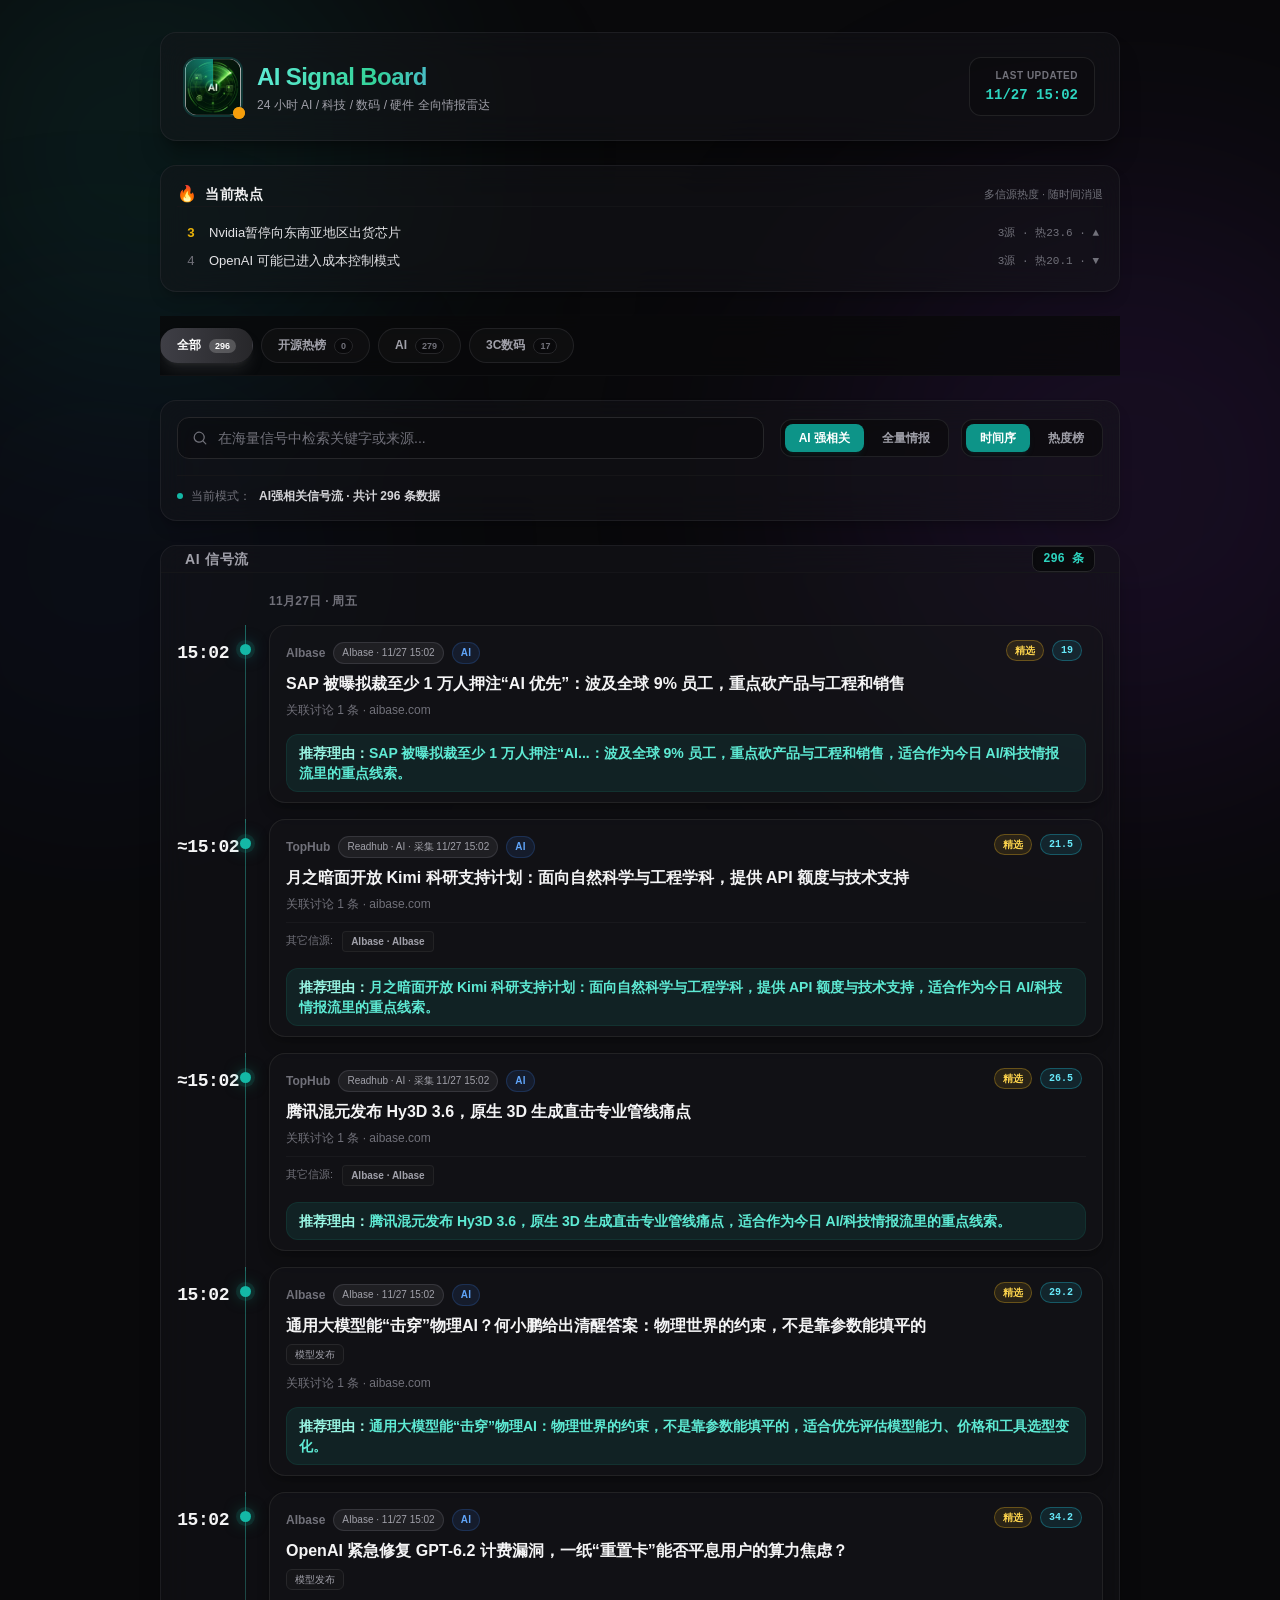
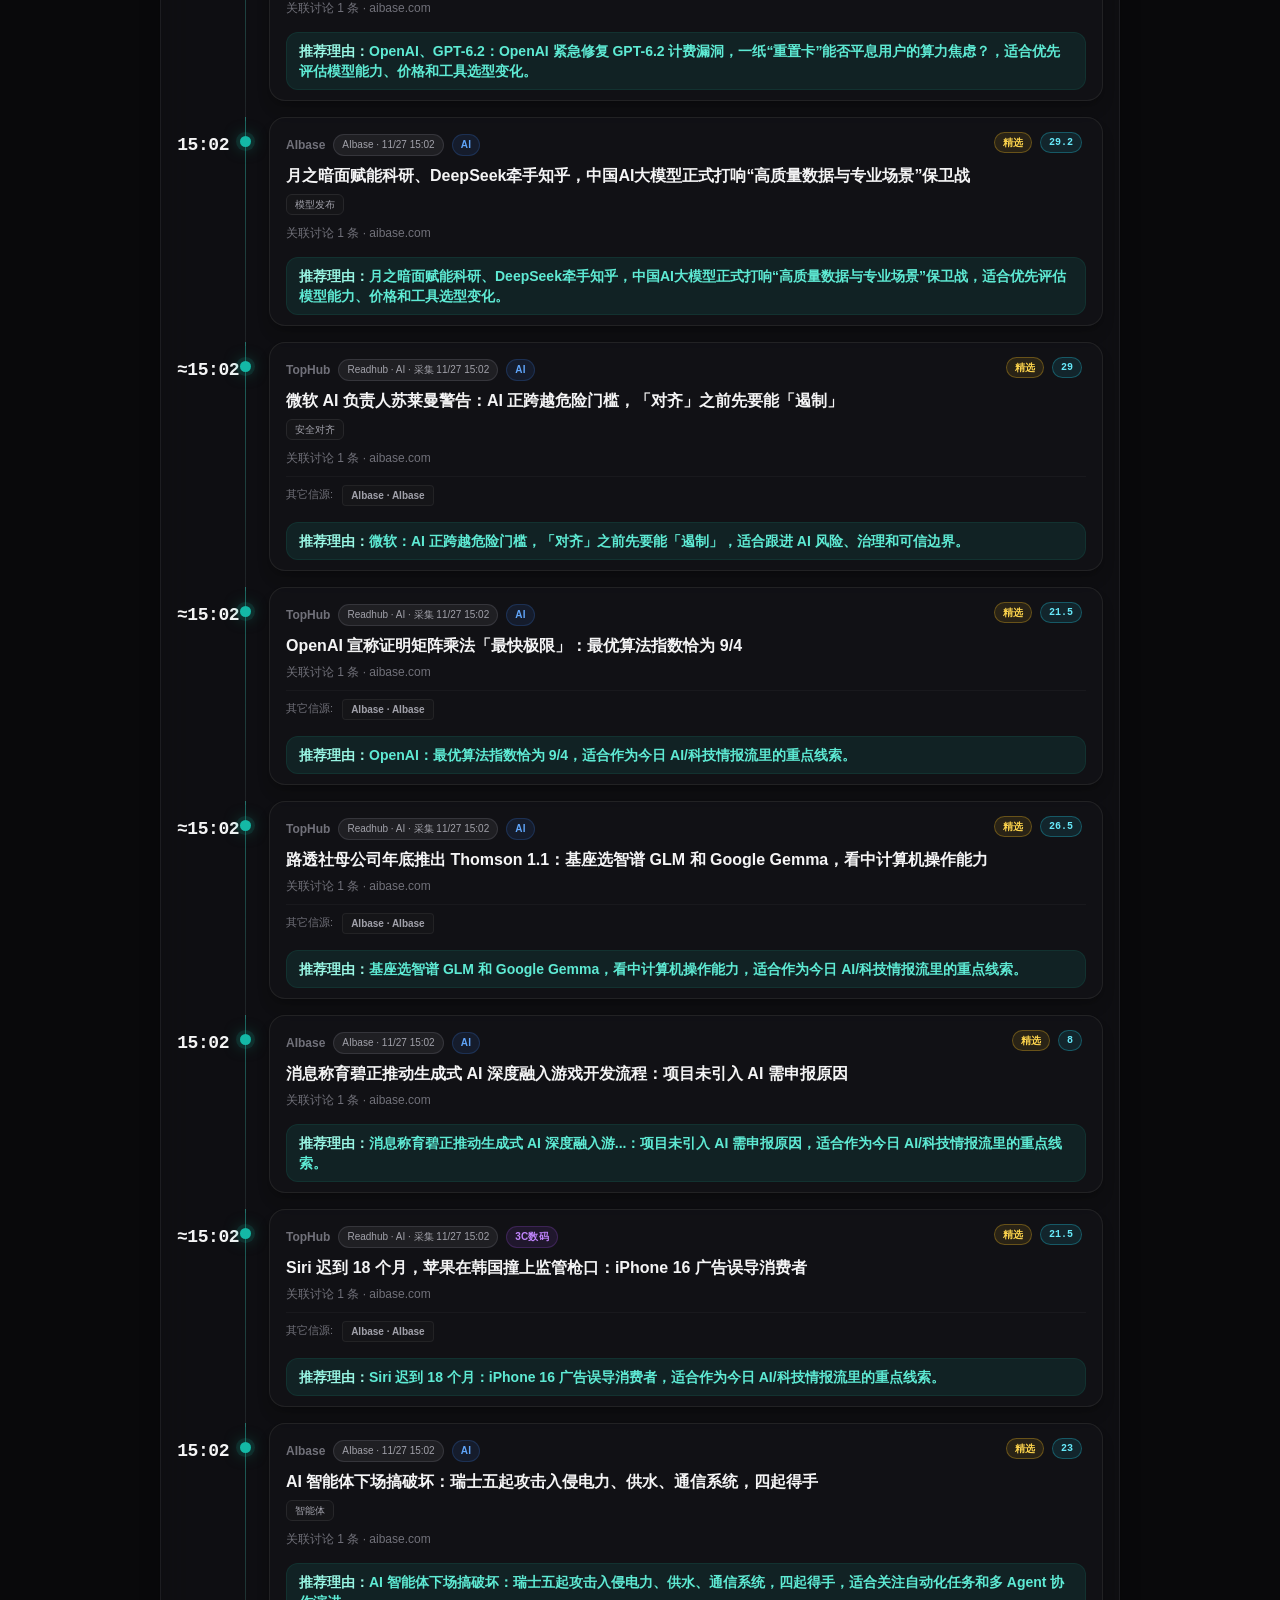
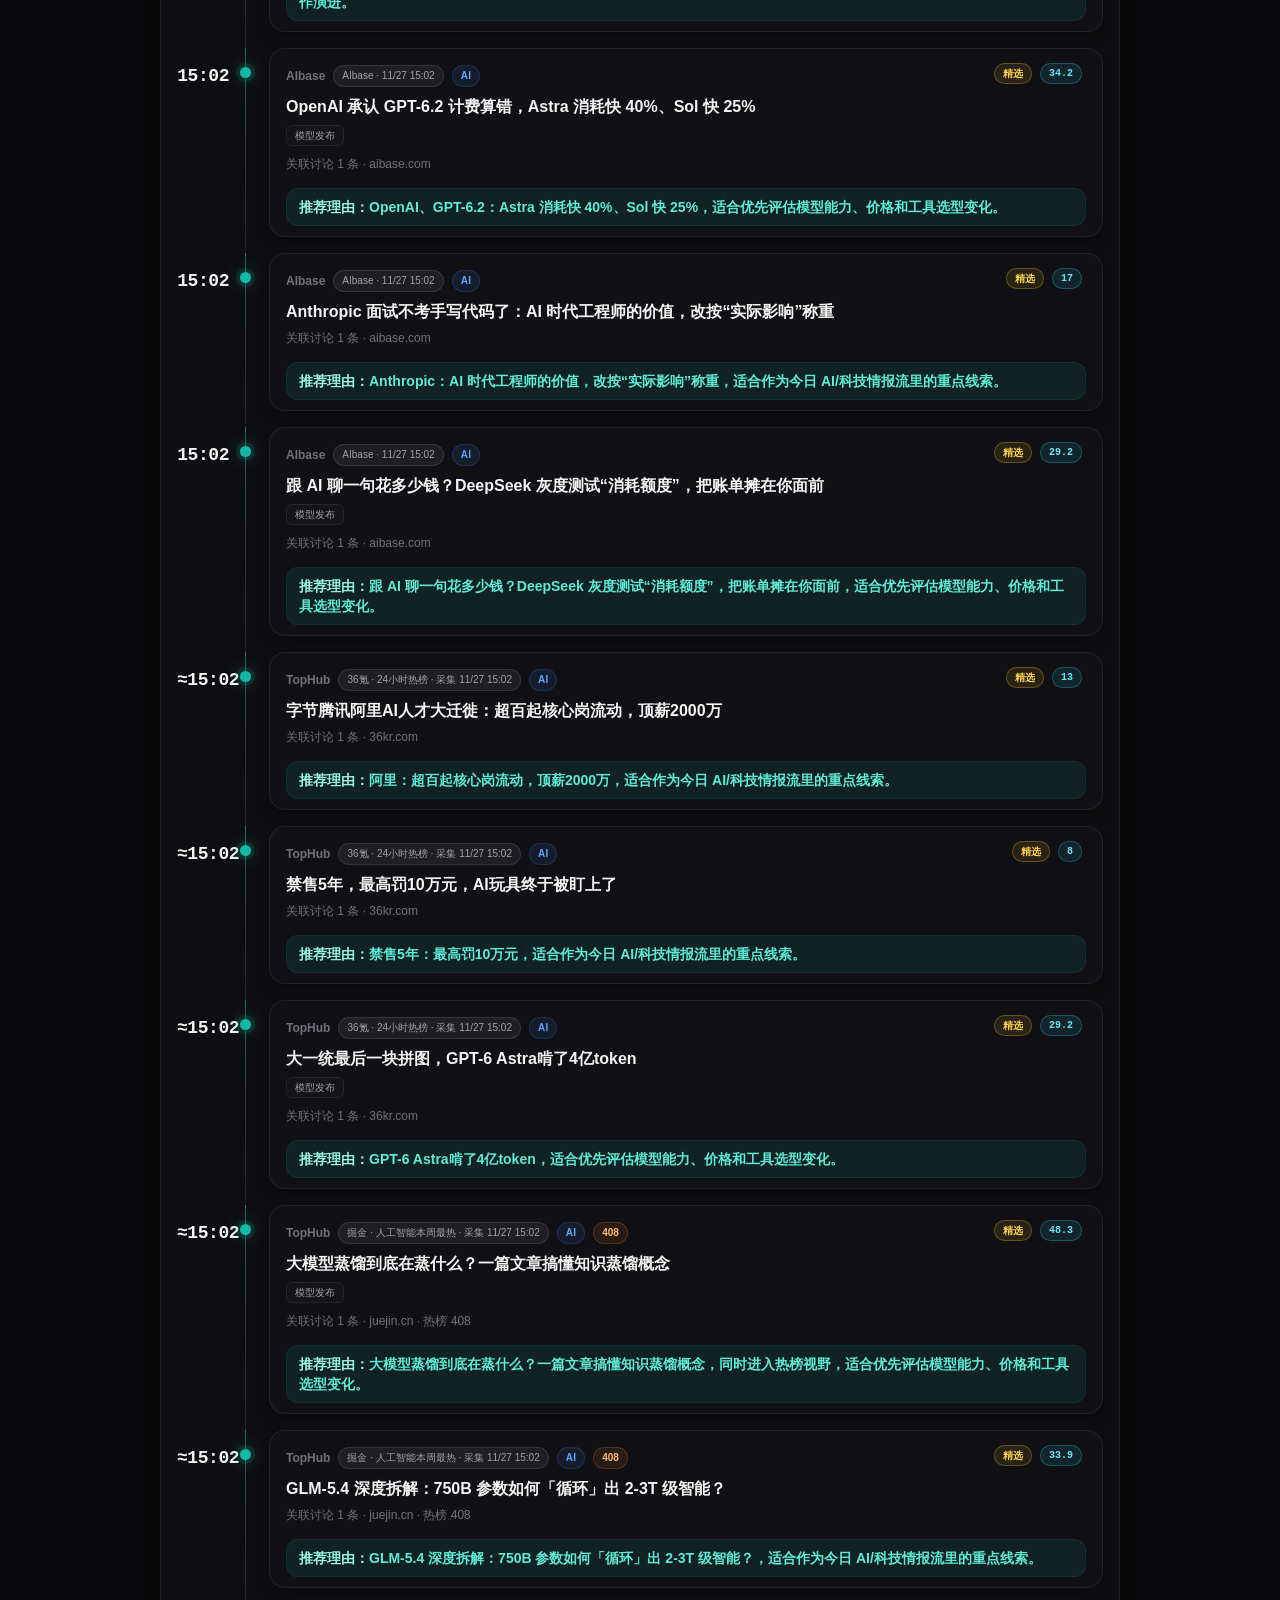
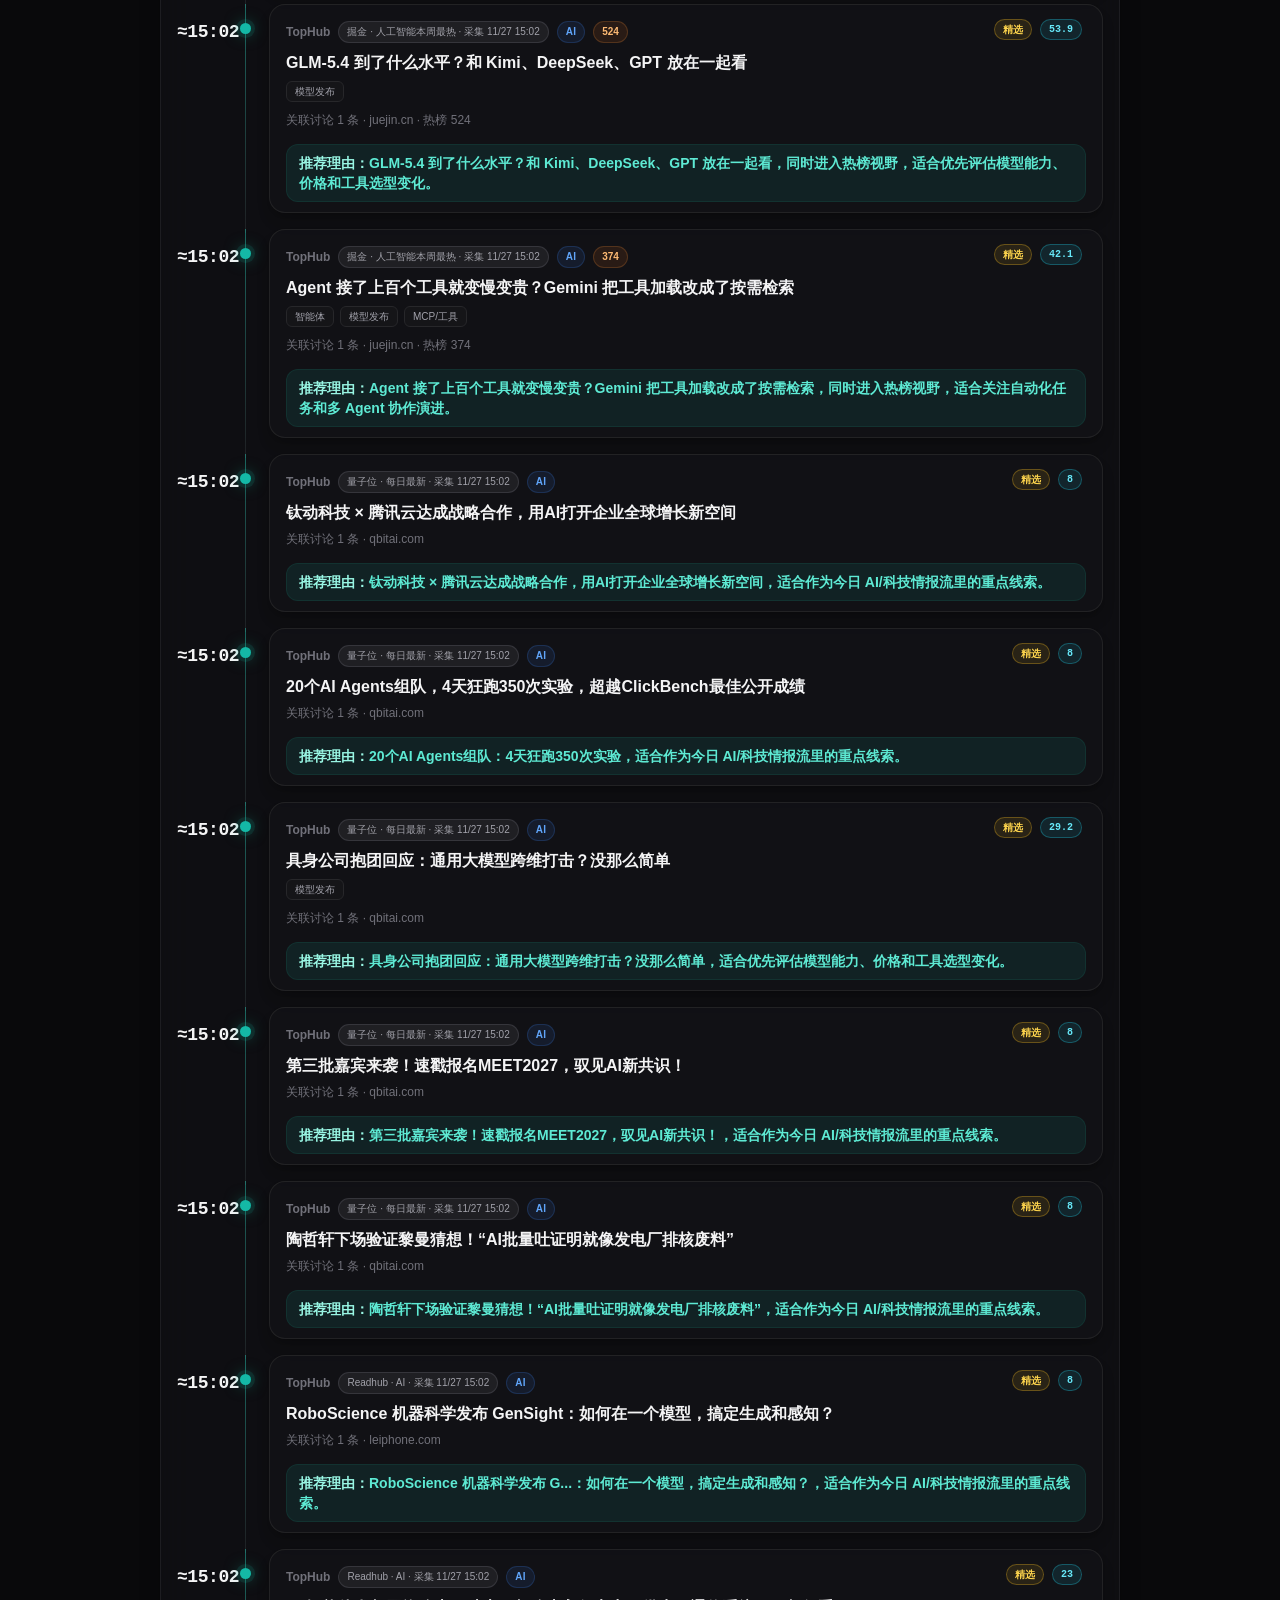
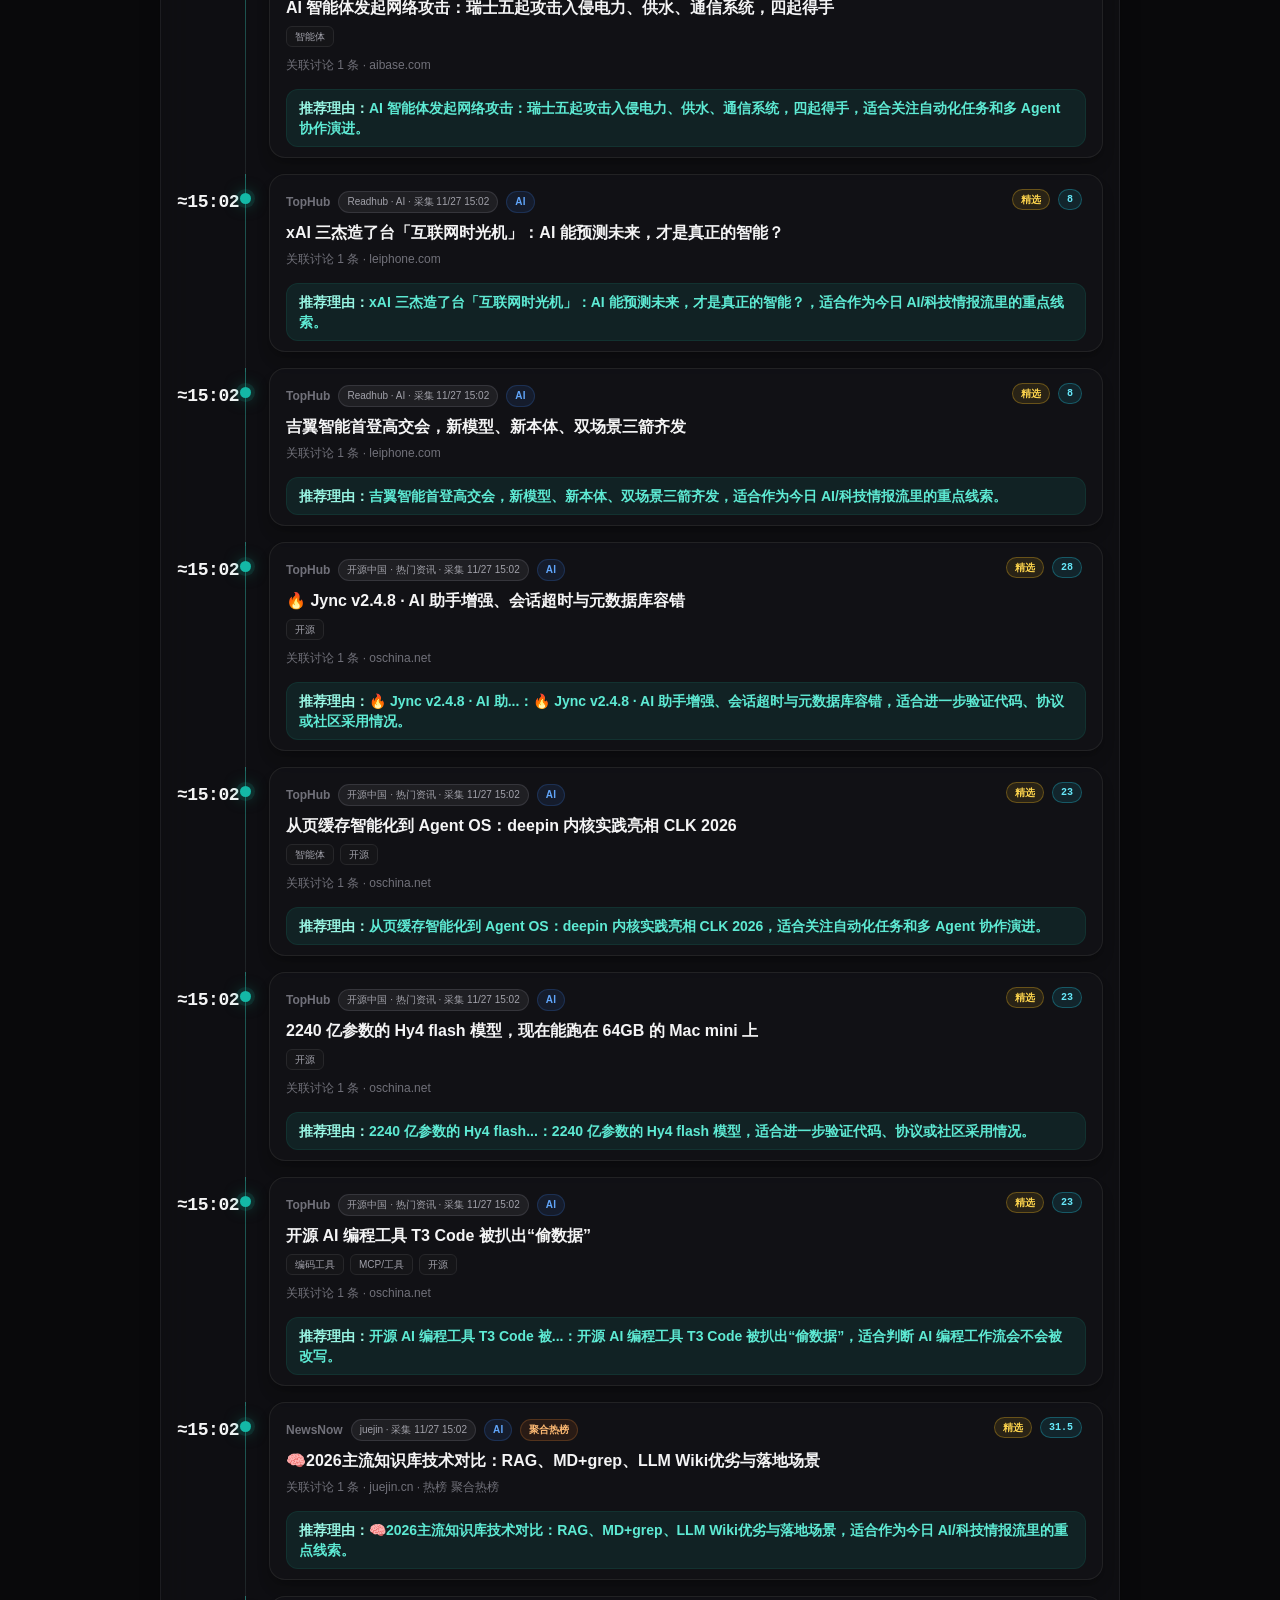
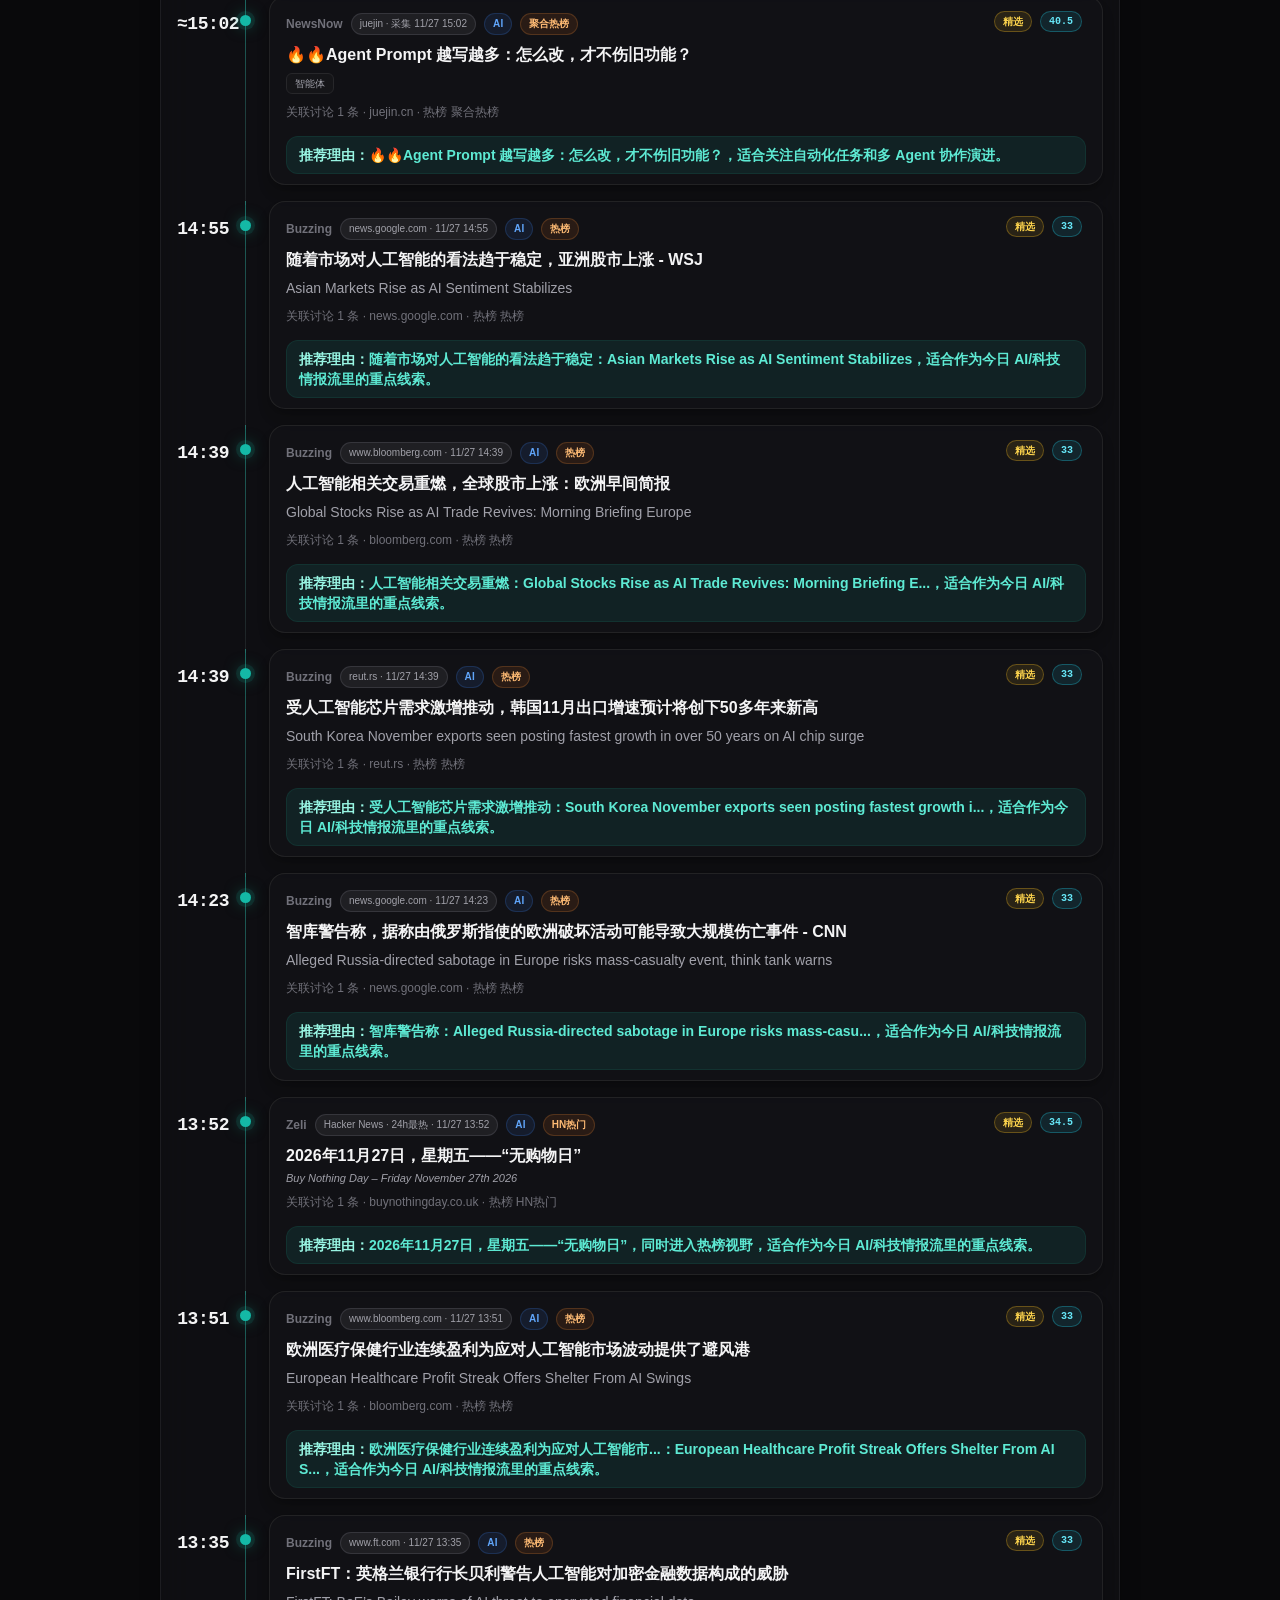
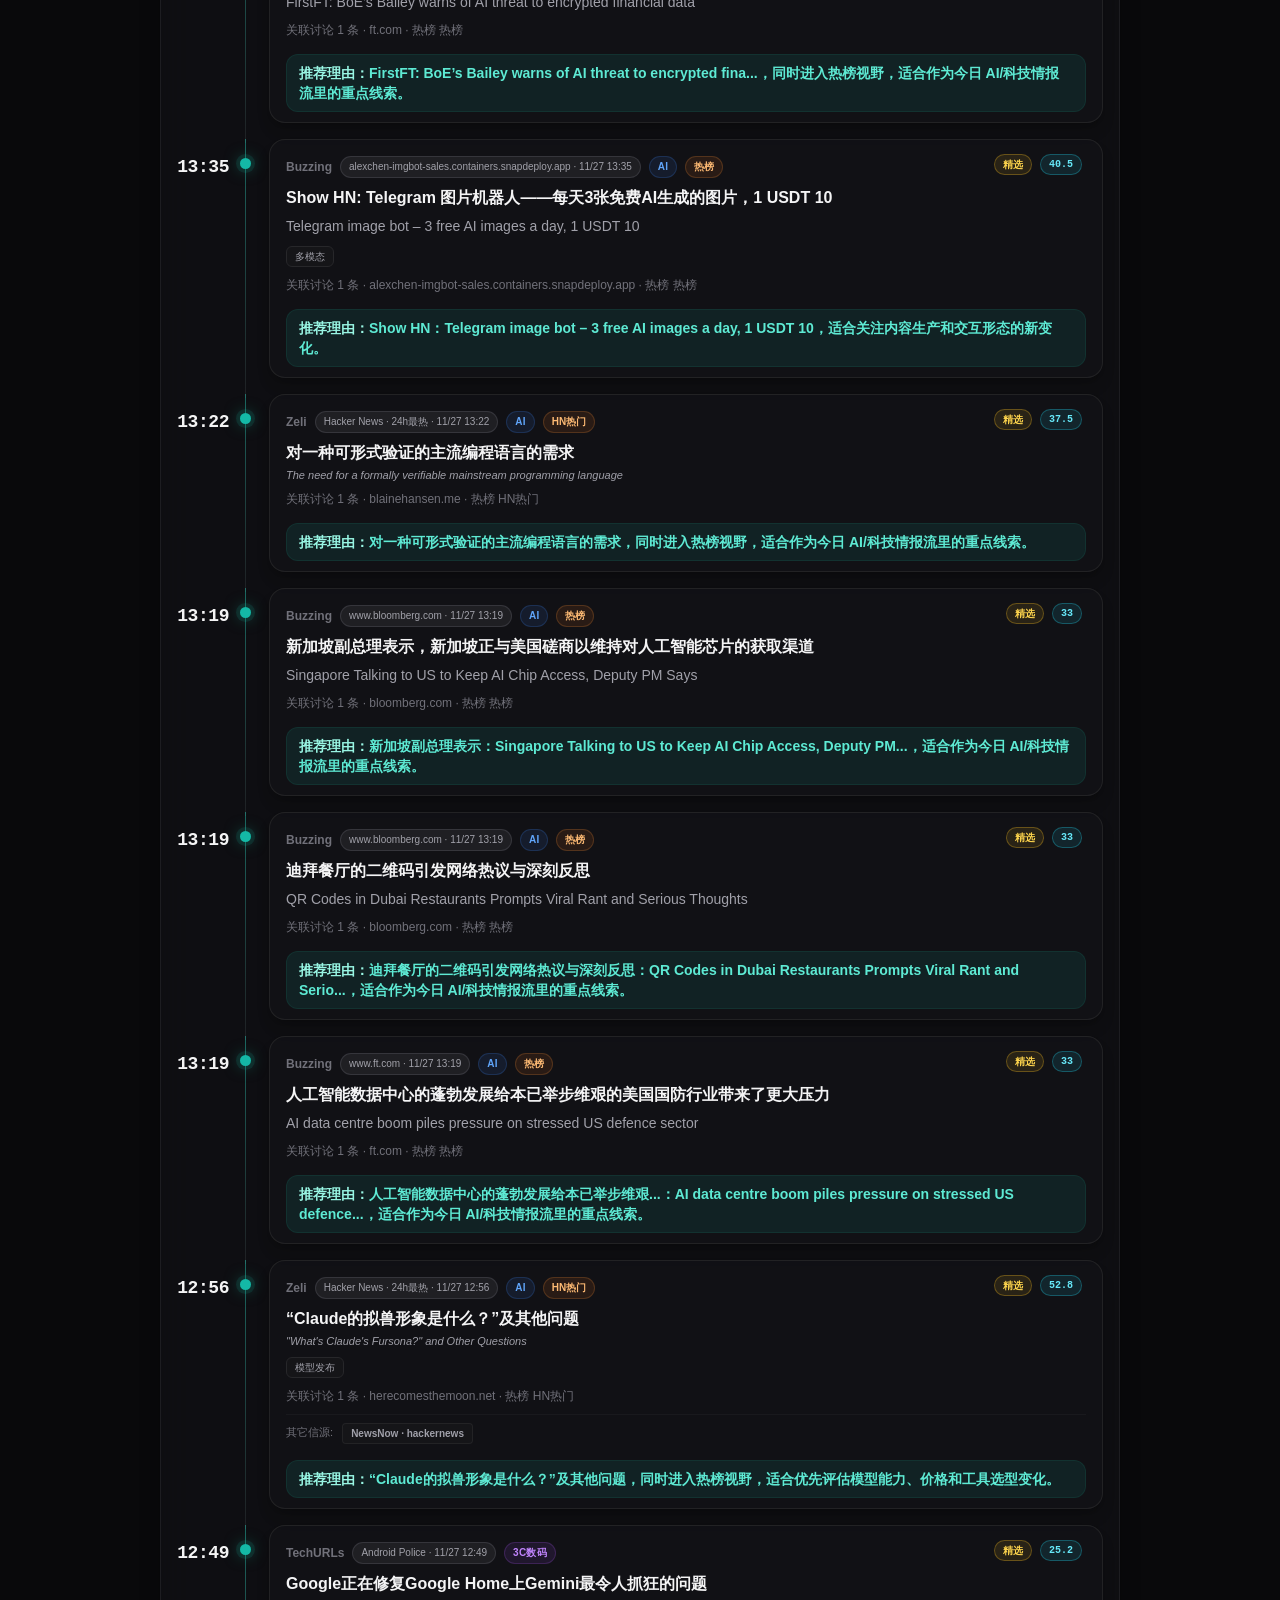
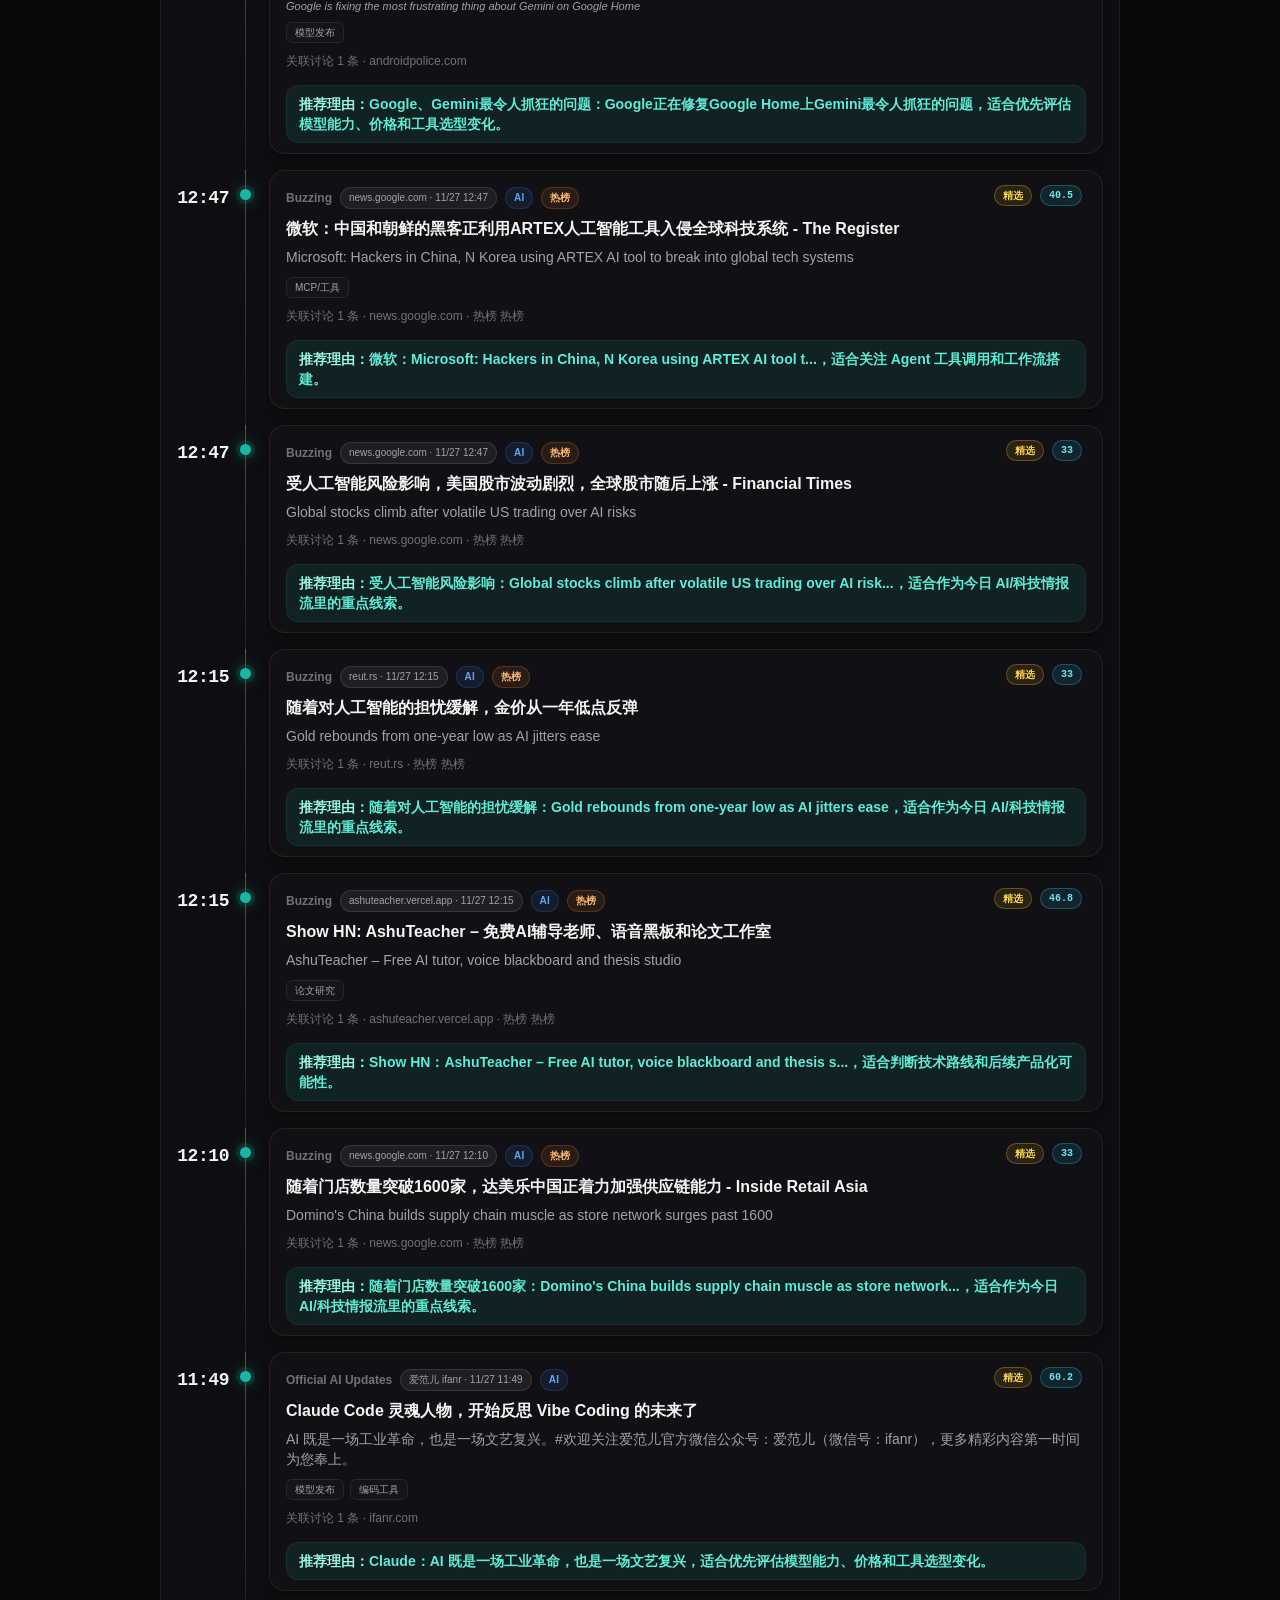
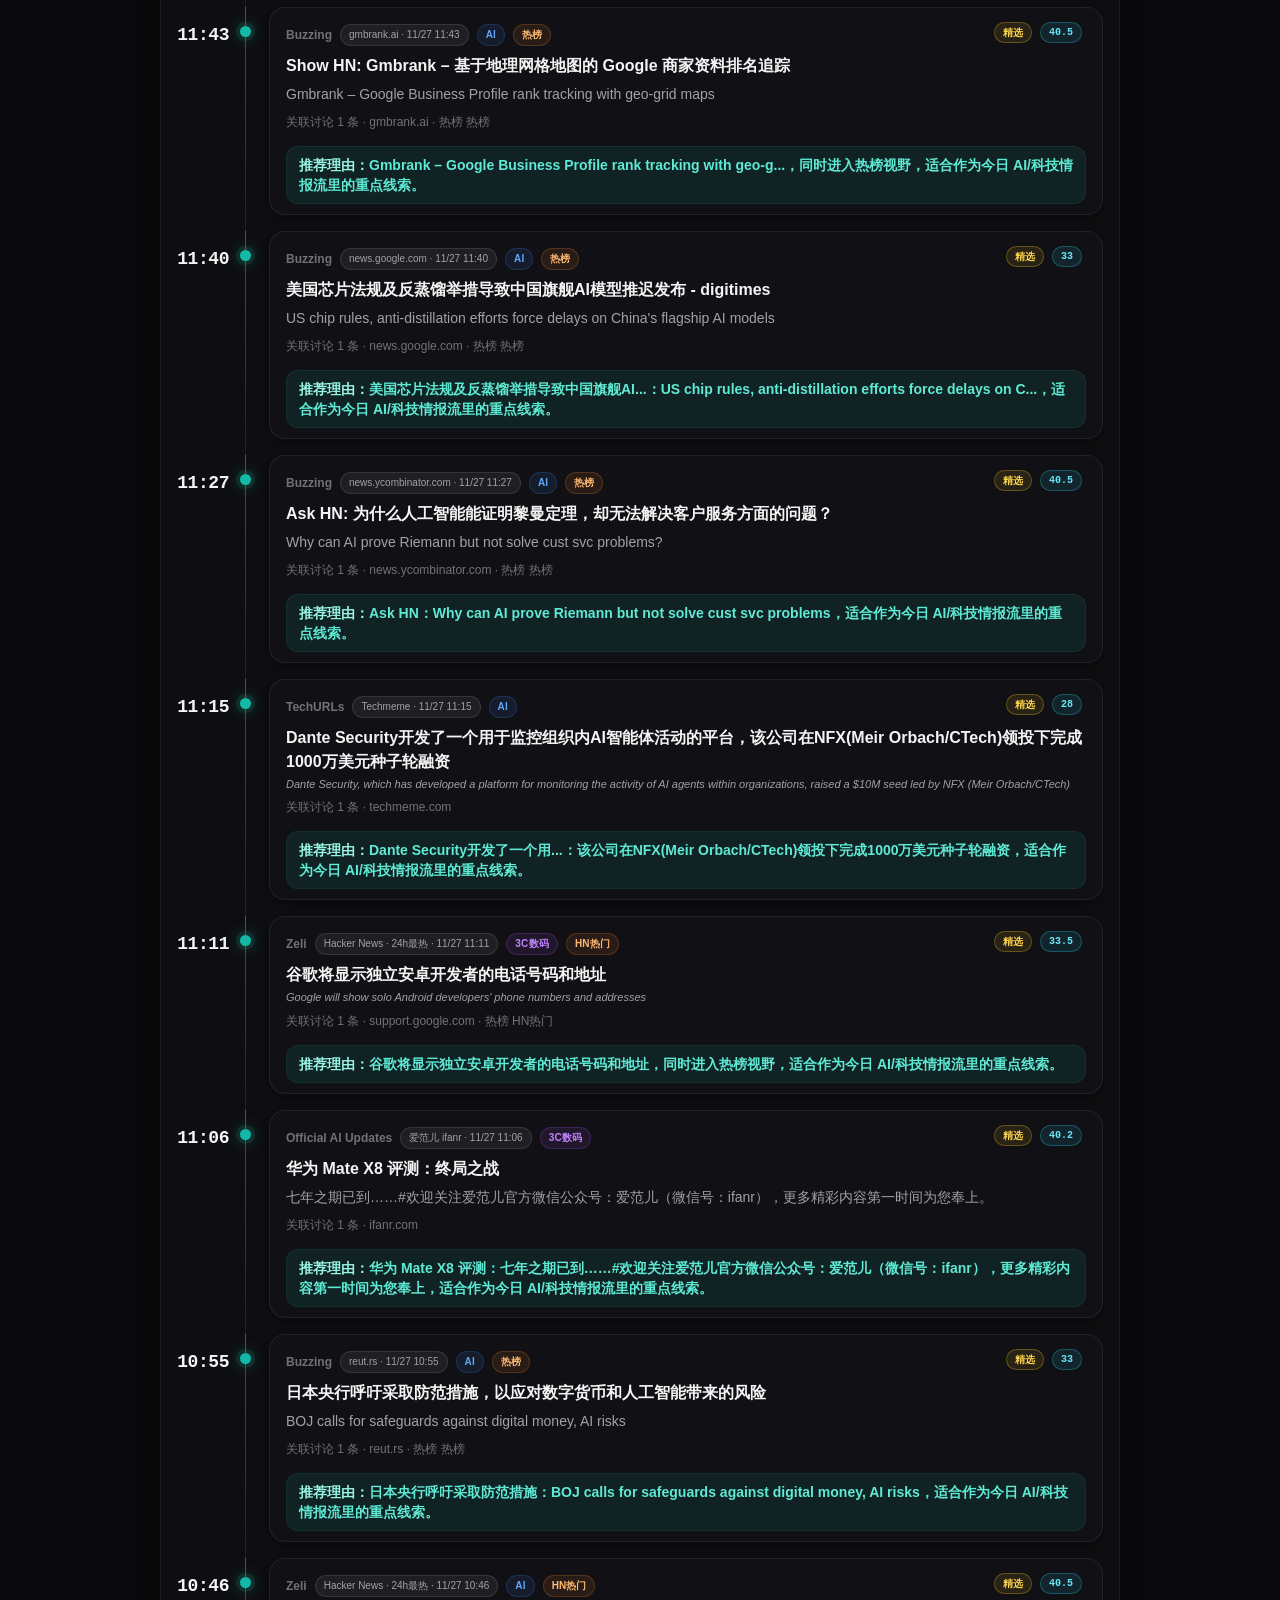
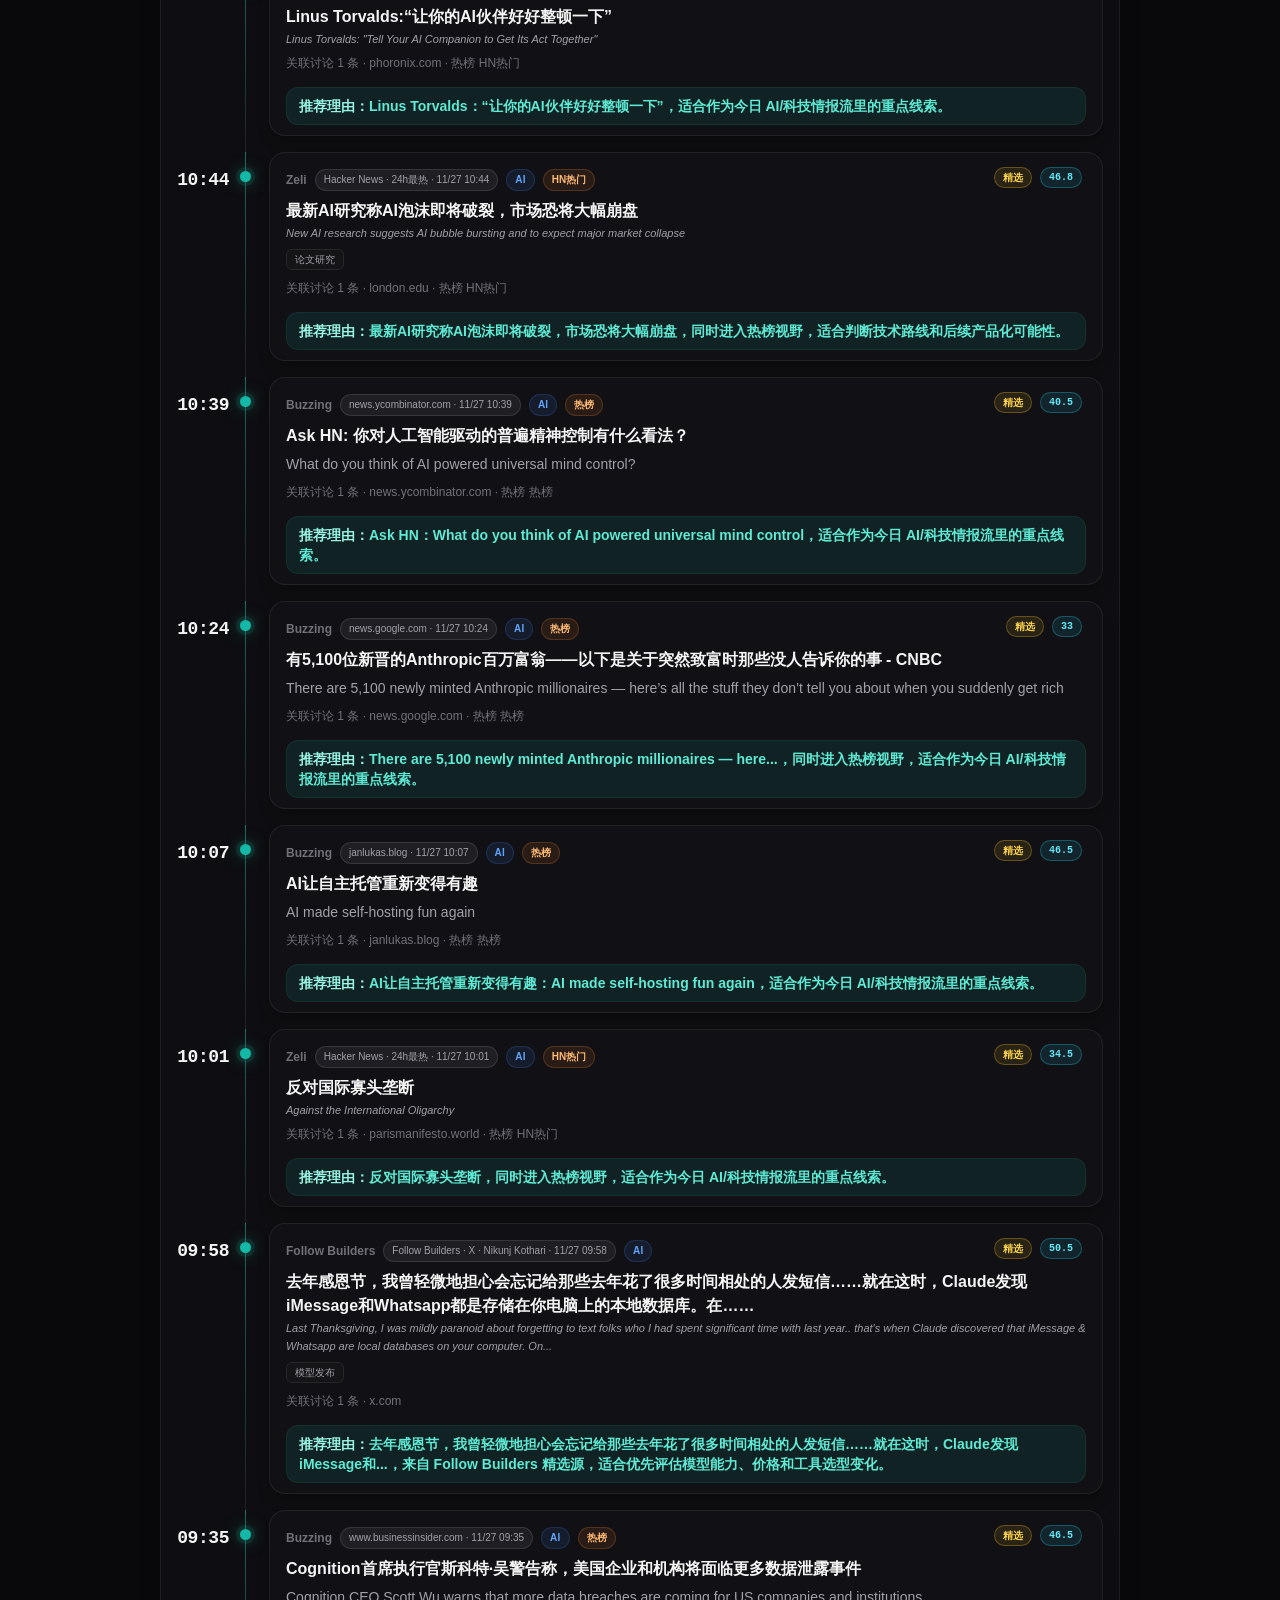
==== commit a9280738: "chore: update ai news snapshot + prerender" ====
--- a/index.html
+++ b/index.html
@@ -3,7 +3,7 @@
   <head>
     <meta charset="UTF-8" />
     <meta name="viewport" content="width=device-width, initial-scale=1.0" />
-    <title>AI Signal Board — GPT-6 Astra或已发现大一统理论？斯坦福物理论文引热议</title>
+    <title>AI Signal Board — SAP 被曝拟裁至少 1 万人押注“AI 优先”：波及全球 9% 员工，重点砍产品与工程和销售</title>
     <link rel="icon" href="./assets/logo-32.webp" type="image/webp" />
     <link rel="apple-touch-icon" href="./assets/logo-180.webp" />
     <link rel="manifest" href="./manifest.json" />
@@ -228,56 +228,56 @@
     </style>
   <!-- PRERENDER:HEAD -->
 <link rel="canonical" href="https://news.my-tv.eu.cc/">
-<meta name="description" content="GPT-6 Astra或已发现大一统理论？斯坦福物理论文引热议 / 震撼：OpenAI破解矩阵乘法指数，答案是9/4，连破8大世纪数学悬案 / 国产大模型集体进军 AI4S：年内融资突破 200 亿元，大模型从「会聊天」转向「做科研」？ / 首个农耕文明领域大模型「天稷」发布 / 微信开源全模态视频模型 四档规格覆盖不同硬件">
+<meta name="description" content="SAP 被曝拟裁至少 1 万人押注“AI 优先”：波及全球 9% 员工，重点砍产品与工程和销售 / 月之暗面开放 Kimi 科研支持计划：面向自然科学与工程学科，提供 API 额度与技术支持 / 腾讯混元发布 Hy3D 3.6，原生 3D 生成直击专业管线痛点 / 通用大模型能“击穿”物理AI？何小鹏给出清醒答案：物理世界的约束，不是靠参数能填平的 / OpenAI 紧急修复 GPT-6.2 计费">
 <meta property="og:type" content="website">
 <meta property="og:site_name" content="AI Signal Board">
-<meta property="og:title" content="AI Signal Board — GPT-6 Astra或已发现大一统理论？斯坦福物理论文引热议">
-<meta property="og:description" content="GPT-6 Astra或已发现大一统理论？斯坦福物理论文引热议 / 震撼：OpenAI破解矩阵乘法指数，答案是9/4，连破8大世纪数学悬案 / 国产大模型集体进军 AI4S：年内融资突破 200 亿元，大模型从「会聊天」转向「做科研」？ / 首个农耕文明领域大模型「天稷」发布 / 微信开源全模态视频模型 四档规格覆盖不同硬件">
+<meta property="og:title" content="AI Signal Board — SAP 被曝拟裁至少 1 万人押注“AI 优先”：波及全球 9% 员工，重点砍产品与工程和销售">
+<meta property="og:description" content="SAP 被曝拟裁至少 1 万人押注“AI 优先”：波及全球 9% 员工，重点砍产品与工程和销售 / 月之暗面开放 Kimi 科研支持计划：面向自然科学与工程学科，提供 API 额度与技术支持 / 腾讯混元发布 Hy3D 3.6，原生 3D 生成直击专业管线痛点 / 通用大模型能“击穿”物理AI？何小鹏给出清醒答案：物理世界的约束，不是靠参数能填平的 / OpenAI 紧急修复 GPT-6.2 计费">
 <meta name="twitter:card" content="summary_large_image">
-<meta name="twitter:title" content="AI Signal Board — GPT-6 Astra或已发现大一统理论？斯坦福物理论文引热议">
-<meta name="twitter:description" content="GPT-6 Astra或已发现大一统理论？斯坦福物理论文引热议 / 震撼：OpenAI破解矩阵乘法指数，答案是9/4，连破8大世纪数学悬案 / 国产大模型集体进军 AI4S：年内融资突破 200 亿元，大模型从「会聊天」转向「做科研」？ / 首个农耕文明领域大模型「天稷」发布 / 微信开源全模态视频模型 四档规格覆盖不同硬件">
+<meta name="twitter:title" content="AI Signal Board — SAP 被曝拟裁至少 1 万人押注“AI 优先”：波及全球 9% 员工，重点砍产品与工程和销售">
+<meta name="twitter:description" content="SAP 被曝拟裁至少 1 万人押注“AI 优先”：波及全球 9% 员工，重点砍产品与工程和销售 / 月之暗面开放 Kimi 科研支持计划：面向自然科学与工程学科，提供 API 额度与技术支持 / 腾讯混元发布 Hy3D 3.6，原生 3D 生成直击专业管线痛点 / 通用大模型能“击穿”物理AI？何小鹏给出清醒答案：物理世界的约束，不是靠参数能填平的 / OpenAI 紧急修复 GPT-6.2 计费">
 <meta property="og:url" content="https://news.my-tv.eu.cc/">
 <meta property="og:image" content="https://news.my-tv.eu.cc/assets/social-preview.png">
 <meta name="twitter:image" content="https://news.my-tv.eu.cc/assets/social-preview.png">
-<script type="application/ld+json">{"@context":"https://schema.org","@type":"ItemList","name":"AI Signal Board — 24h AI 新闻","dateModified":"2026-11-26T23:30:51.095264Z","itemListElement":[{"@type":"ListItem","position":1,"url":"https://www.36kr.com/p/4086372097206921","name":"GPT-6 Astra或已发现大一统理论？斯坦福物理论文引热议"},{"@type":"ListItem","position":2,"url":"https://www.36kr.com/p/4086018157685379","name":"震撼：OpenAI破解矩阵乘法指数，答案是9/4，连破8大世纪数学悬案"},{"@type":"ListItem","position":3,"url":"https://m.thepaper.cn/newsDetail_forward_34547146","name":"国产大模型集体进军 AI4S：年内融资突破 200 亿元，大模型从「会聊天」转向「做科研」？"},{"@type":"ListItem","position":4,"url":"https://api3.cls.cn/share/article/2545986?os=web\u0026sv=8.4.6\u0026app=CailianpressWeb","name":"首个农耕文明领域大模型「天稷」发布"},{"@type":"ListItem","position":5,"url":"https://www.itbear.com.cn/html/2026-11/1598817.html","name":"微信开源全模态视频模型 四档规格覆盖不同硬件"},{"@type":"ListItem","position":6,"url":"https://juejin.cn/post/7712027193627803658","name":"GLM-5.4 到了什么水平？和 Kimi、DeepSeek、GPT 放在一起看"},{"@type":"ListItem","position":7,"url":"https://juejin.cn/post/7712084377979093033","name":"Spring AI 还是 LangChain4j？2026 年 Java 接入大模型，我把这笔「架构赌注」的账算清楚了"},{"@type":"ListItem","position":8,"url":"https://github.com/aigeano/kaju","name":"Show HN: Kaju——使用 Claude Code 进行标注、评论和协作"},{"@type":"ListItem","position":9,"url":"https://www.bbc.co.uk/news/articles/cqevr4lnd1nxo?at_medium=RSS\u0026at_campaign=rss","name":"亚洲押注英伟达的人工智能。接下来会发生什么？"},{"@type":"ListItem","position":10,"url":"https://latent.space/p/how-clay-builds-gtm-agents-jeff-barg-head-of-ai","name":"Clay 如何构建 GTM 智能体 — AI 负责人 Jeff Barg"},{"@type":"ListItem","position":11,"url":"https://www.techradar.com/pro/quote-of-the-day-by-crowdstrike-ceo-george-kurtz-the-agent-of-today-is-both-a-friend-and-a-foe-an-urgent-warning-on-the-rise-of-autonomous-ai-threats","name":"CrowdStrike 首席执行官 George Kurtz 每日金句:“如今的智能体既是朋友，也是敌人”"},{"@type":"ListItem","position":12,"url":"https://www.bloomberg.com/news/articles/2026-11-26/ai-rout-makes-kioxia-japan-s-cheapest-blue-chip-backing-bulls","name":"AI Rout使Kioxia成为日本最便宜的蓝筹股，为多头提供支撑"},{"@type":"ListItem","position":13,"url":"https://www.techmeme.com/261126/p25","name":"美国一法官判处佛罗里达州一男子 47 个月监禁，其利用 AI 冒充 Kick 主播 N3on，诈骗某模因币组织者约 26 万美元(Nathan Grayson/Aftermath)"},{"@type":"ListItem","position":14,"url":"https://www.bloomberg.com/news/features/2026-11-26/holidays-to-test-ai-shopping-bots-from-google-amazon-meta-and-openai","name":"利用假期测试谷歌、亚马逊、Meta和OpenAI的AI购物机器人"},{"@type":"ListItem","position":15,"url":"https://www.androidpolice.com/replaced-samsung-calendar-with-google-calendar-gemini-works-better","name":"因为 Gemini，我从三星日历换到了谷歌日历"},{"@type":"ListItem","position":16,"url":"https://nyti.ms/4tlX96X","name":"是谁选的这份礼物？是我的AI节日购物助手。"},{"@type":"ListItem","position":17,"url":"https://janlukas.blog/posts/ai-self-hosting","name":"AI 让自托管再次变得有趣"},{"@type":"ListItem","position":18,"url":"https://thenextweb.com/news/tdk-635m-tmr-sensors-humanoids-ai-data-centres","name":"TDK 将斥资 6.35 亿美元，把用于机器人和 AI 数据中心传感器的产量翻倍"},{"@type":"ListItem","position":19,"url":"https://news.ycombinator.com/item?id=50659983","name":"Ask HN: 使用 Codex ultrafast 的朋友们，你们通常用它来处理哪些工作流程？"},{"@type":"ListItem","position":20,"url":"https://www.bloomberg.com/news/articles/2026-11-26/tdk-bets-on-ai-data-centers-and-robots-to-fuel-sensor-growth","name":"TDK押注人工智能数据中心和机器人，以推动传感器业务增长"},{"@type":"ListItem","position":21,"url":"https://micjm.com/blog/openai-is-in-cost-control-mode","name":"OpenAI 可能已进入成本控制模式"},{"@type":"ListItem","position":22,"url":"https://electrek.co/2026/11/26/denver-man-cones-eggs-waymo-robotaxis","name":"丹佛一男子用交通锥困住 Waymo 机器人出租车，并至少对其投掷鸡蛋 30 次"},{"@type":"ListItem","position":23,"url":"https://worksinprogress.co/issue/the-greatest-architect-youve-never-heard-of-is-in-pakistan","name":"卡米尔·汗·穆姆塔兹：巴基斯坦建筑师，在国内备受推崇，在国外却几乎无人知晓"},{"@type":"ListItem","position":24,"url":"https://www.techradar.com/computing/monitors/the-only-thing-not-affected-by-ai-this-black-friday-gaming-monitors-heres-how-to-bag-yourself-a-bargain","name":"这个黑色星期五，唯一不受AI影响的东西？游戏显示器！教你如何淘到超值好货"},{"@type":"ListItem","position":25,"url":"https://lia.mg/posts/measuring-company-culture-with-slack-emoji","name":"公司文化 = Slack表情符号 ÷ √员工人数"},{"@type":"ListItem","position":26,"url":"https://news.google.com/rss/articles/[base64]?oc=5\u0026hl=en-US\u0026gl=US\u0026ceid=US%3Aen","name":"戛纳市长认为自己能击败玛丽娜·勒庞 - The Economist"},{"@type":"ListItem","position":27,"url":"https://www.economist.com/by-invitation/2026/11/25/nvidia-was-right-to-bring-back-jensen-huang-writes-sarah-guo","name":"Sarah Guo:Nvidia召回Jensen Huang是正确的决定"},{"@type":"ListItem","position":28,"url":"https://thenextweb.com/news/canada-ai-compute-access-fund-700m-expansion","name":"加拿大向AI算力基金追加7亿加元，青睐本土云服务"},{"@type":"ListItem","position":29,"url":"https://thenextweb.com/news/scott-aaronson-ai-labs-cryptography-rsa-rumours","name":"Scott Aaronson称AI实验室手握密码学“重磅炸弹”"},{"@type":"ListItem","position":30,"url":"https://techcrunch.com/2026/11/26/nvidia-hits-pause-on-chip-shipments-to-southeast-asia","name":"Nvidia暂停向东南亚地区出货芯片"}]}</script>
+<script type="application/ld+json">{"@context":"https://schema.org","@type":"ItemList","name":"AI Signal Board — 24h AI 新闻","dateModified":"2026-11-27T07:02:29.242265Z","itemListElement":[{"@type":"ListItem","position":1,"url":"https://www.aibase.com/news/32571","name":"SAP 被曝拟裁至少 1 万人押注“AI 优先”：波及全球 9% 员工，重点砍产品与工程和销售"},{"@type":"ListItem","position":2,"url":"https://www.aibase.com/zh/news/32570","name":"月之暗面开放 Kimi 科研支持计划：面向自然科学与工程学科，提供 API 额度与技术支持"},{"@type":"ListItem","position":3,"url":"https://www.aibase.com/zh/news/32569","name":"腾讯混元发布 Hy3D 3.6，原生 3D 生成直击专业管线痛点"},{"@type":"ListItem","position":4,"url":"https://www.aibase.com/news/32568","name":"通用大模型能“击穿”物理AI？何小鹏给出清醒答案：物理世界的约束，不是靠参数能填平的"},{"@type":"ListItem","position":5,"url":"https://www.aibase.com/news/32567","name":"OpenAI 紧急修复 GPT-6.2 计费漏洞，一纸“重置卡”能否平息用户的算力焦虑？"},{"@type":"ListItem","position":6,"url":"https://www.aibase.com/news/32566","name":"月之暗面赋能科研、DeepSeek牵手知乎，中国AI大模型正式打响“高质量数据与专业场景”保卫战"},{"@type":"ListItem","position":7,"url":"https://www.aibase.com/zh/news/32565","name":"微软 AI 负责人苏莱曼警告：AI 正跨越危险门槛，「对齐」之前先要能「遏制」"},{"@type":"ListItem","position":8,"url":"https://www.aibase.com/zh/news/32564","name":"OpenAI 宣称证明矩阵乘法「最快极限」：最优算法指数恰为 9/4"},{"@type":"ListItem","position":9,"url":"https://www.aibase.com/zh/news/32563","name":"路透社母公司年底推出 Thomson 1.1：基座选智谱 GLM 和 Google Gemma，看中计算机操作能力"},{"@type":"ListItem","position":10,"url":"https://www.aibase.com/news/32562","name":"消息称育碧正推动生成式 AI 深度融入游戏开发流程：项目未引入 AI 需申报原因"},{"@type":"ListItem","position":11,"url":"https://www.aibase.com/zh/news/32561","name":"Siri 迟到 18 个月，苹果在韩国撞上监管枪口：iPhone 16 广告误导消费者"},{"@type":"ListItem","position":12,"url":"https://www.aibase.com/news/32560","name":"AI 智能体下场搞破坏：瑞士五起攻击入侵电力、供水、通信系统，四起得手"},{"@type":"ListItem","position":13,"url":"https://www.aibase.com/news/32559","name":"​OpenAI 承认 GPT-6.2 计费算错，Astra 消耗快 40%、Sol 快 25%"},{"@type":"ListItem","position":14,"url":"https://www.aibase.com/news/32558","name":"Anthropic 面试不考手写代码了：AI 时代工程师的价值，改按“实际影响”称重"},{"@type":"ListItem","position":15,"url":"https://www.aibase.com/news/32557","name":"跟 AI 聊一句花多少钱？DeepSeek 灰度测试“消耗额度”，把账单摊在你面前"},{"@type":"ListItem","position":16,"url":"https://www.36kr.com/p/4087191926929793","name":"字节腾讯阿里AI人才大迁徙：超百起核心岗流动，顶薪2000万"},{"@type":"ListItem","position":17,"url":"https://www.36kr.com/p/4086072103327367","name":"禁售5年，最高罚10万元，AI玩具终于被盯上了"},{"@type":"ListItem","position":18,"url":"https://www.36kr.com/p/4087271122876801","name":"大一统最后一块拼图，GPT-6 Astra啃了4亿token"},{"@type":"ListItem","position":19,"url":"https://juejin.cn/post/7712021656399675407","name":"大模型蒸馏到底在蒸什么？一篇文章搞懂知识蒸馏概念"},{"@type":"ListItem","position":20,"url":"https://juejin.cn/post/7711308296166588450","name":"GLM-5.4 深度拆解：750B 参数如何「循环」出 2-3T 级智能？"},{"@type":"ListItem","position":21,"url":"https://juejin.cn/post/7712027193627803658","name":"GLM-5.4 到了什么水平？和 Kimi、DeepSeek、GPT 放在一起看"},{"@type":"ListItem","position":22,"url":"https://juejin.cn/post/7710701905597186063","name":"Agent 接了上百个工具就变慢变贵？Gemini 把工具加载改成了按需检索"},{"@type":"ListItem","position":23,"url":"https://www.qbitai.com/2026/11/513194.html","name":"钛动科技 × 腾讯云达成战略合作，用AI打开企业全球增长新空间"},{"@type":"ListItem","position":24,"url":"https://www.qbitai.com/2026/11/513163.html","name":"20个AI Agents组队，4天狂跑350次实验，超越ClickBench最佳公开成绩"},{"@type":"ListItem","position":25,"url":"https://www.qbitai.com/2026/11/513125.html","name":"具身公司抱团回应：通用大模型跨维打击？没那么简单"},{"@type":"ListItem","position":26,"url":"https://www.qbitai.com/2026/11/513091.html","name":"第三批嘉宾来袭！速戳报名MEET2027，驭见AI新共识！"},{"@type":"ListItem","position":27,"url":"https://www.qbitai.com/2026/11/513075.html","name":"陶哲轩下场验证黎曼猜想！“AI批量吐证明就像发电厂排核废料”"},{"@type":"ListItem","position":28,"url":"https://www.leiphone.com/category/ai/yVUjZ1Pgo80vJ5T0.html","name":"RoboScience 机器科学发布 GenSight：如何在一个模型，搞定生成和感知？"},{"@type":"ListItem","position":29,"url":"https://www.aibase.com/zh/news/32560","name":"AI 智能体发起网络攻击：瑞士五起攻击入侵电力、供水、通信系统，四起得手"},{"@type":"ListItem","position":30,"url":"https://www.leiphone.com/category/yanxishe/e60A2os7y71EKeLI.html","name":"xAI 三杰造了台「互联网时光机」：AI 能预测未来，才是真正的智能？"}]}</script>
 <!-- /PRERENDER:HEAD -->
 </head>
   <body class="bg-[#09090b] text-zinc-100 min-h-screen font-sans selection:bg-teal-500/30 selection:text-teal-200 antialiased relative overflow-x-hidden w-full">
 <!-- PRERENDER:DATA -->
-<script id="__PRERENDER_DATA__" type="application/json">{"generated_at":"2026-11-26T23:30:51.095264Z","total_items":560,"items":[{"site_id":"tophub","site_name":"TopHub","source":"36氪 · 24小时热榜","title":"GPT-6 Astra或已发现大一统理论？斯坦福物理论文引热议","url":"https://www.36kr.com/p/4086372097206921","published_at":null,"first_seen_at":"2026-11-26T23:30:51.095264Z","meta":{"metric":""},"category":"AI","tags":["模型发布","论文研究"],"hotness_score":0,"hotness_raw":"","title_en":null,"title_zh":"GPT-6 Astra或已发现大一统理论？斯坦福物理论文引热议","signal_score":29.2,"signal_level":"C","recommendation_reason":"GPT-6 Astra或已发现大一统理论？斯坦福物理论文引热议，适合优先评估模型能力、价格和工具选型变化。"},{"site_id":"tophub","site_name":"TopHub","source":"36氪 · 24小时热榜","title":"震撼：OpenAI破解矩阵乘法指数，答案是9/4，连破8大世纪数学悬案","url":"https://www.36kr.com/p/4086018157685379","published_at":null,"first_seen_at":"2026-11-26T23:30:51.095264Z","meta":{"metric":""},"category":"AI","tags":[],"hotness_score":0,"hotness_raw":"","title_en":null,"title_zh":"震撼：OpenAI破解矩阵乘法指数，答案是9/4，连破8大世纪数学悬案","signal_score":8.0,"signal_level":"C","recommendation_reason":"OpenAI破解矩阵乘法指数，答案是9/4，连破8大世纪数学悬案，适合作为今日 AI/科技情报流里的重点线索。"},{"site_id":"tophub","site_name":"TopHub","source":"Readhub · AI","title":"国产大模型集体进军 AI4S：年内融资突破 200 亿元，大模型从「会聊天」转向「做科研」？","url":"https://m.thepaper.cn/newsDetail_forward_34547146","published_at":null,"first_seen_at":"2026-11-26T23:30:51.095264Z","meta":{"metric":"澎湃新闻"},"category":"AI","tags":["模型发布","行业动态"],"hotness_score":0,"hotness_raw":"","title_en":null,"title_zh":"国产大模型集体进军 AI4S：年内融资突破 200 亿元，大模型从「会聊天」转向「做科研」？","signal_score":29.2,"signal_level":"C","recommendation_reason":"国产大模型集体进军 AI4S：年内融资突破 200 亿元，大模型从「会聊天」转向「做科研」？，适合优先评估模型能力、价格和工具选型变化。"},{"site_id":"tophub","site_name":"TopHub","source":"Readhub · AI","title":"首个农耕文明领域大模型「天稷」发布","url":"https://api3.cls.cn/share/article/2545986?os=web\u0026sv=8.4.6\u0026app=CailianpressWeb","published_at":null,"first_seen_at":"2026-11-26T23:30:51.095264Z","meta":{"metric":"财联社"},"category":"AI","tags":["模型发布"],"hotness_score":0,"hotness_raw":"","title_en":null,"title_zh":"首个农耕文明领域大模型「天稷」发布","signal_score":29.2,"signal_level":"C","recommendation_reason":"首个农耕文明领域大模型「天稷」发布，适合优先评估模型能力、价格和工具选型变化。"},{"site_id":"tophub","site_name":"TopHub","source":"Readhub · AI","title":"微信开源全模态视频模型 四档规格覆盖不同硬件","url":"https://www.itbear.com.cn/html/2026-11/1598817.html","published_at":null,"first_seen_at":"2026-11-26T23:30:51.095264Z","meta":{"metric":"ITBear科技资讯"},"category":"AI","tags":["开源"],"hotness_score":0,"hotness_raw":"","title_en":null,"title_zh":"微信开源全模态视频模型 四档规格覆盖不同硬件","signal_score":23.0,"signal_level":"C","recommendation_reason":"微信开源全模态视频模型 四档规格覆盖不同...：微信开源全模态视频模型 四档规格覆盖不同硬件，适合进一步验证代码、协议或社区采用情况。"},{"site_id":"newsnow","site_name":"NewsNow","source":"juejin","title":"GLM-5.4 到了什么水平？和 Kimi、DeepSeek、GPT 放在一起看","url":"https://juejin.cn/post/7712027193627803658","published_at":null,"first_seen_at":"2026-11-26T23:30:51.095264Z","meta":{"image_url":""},"category":"AI","tags":["模型发布"],"hotness_score":400,"hotness_raw":"聚合热榜","title_en":null,"title_zh":"GLM-5.4 到了什么水平？和 Kimi、DeepSeek、GPT 放在一起看","signal_score":51.8,"signal_level":"B","recommendation_reason":"GLM-5.4 到了什么水平？和 Kimi、DeepSeek、GPT 放在一起看，同时进入热榜视野，适合优先评估模型能力、价格和工具选型变化。"},{"site_id":"newsnow","site_name":"NewsNow","source":"juejin","title":"Spring AI 还是 LangChain4j？2026 年 Java 接入大模型，我把这笔「架构赌注」的账算清楚了","url":"https://juejin.cn/post/7712084377979093033","published_at":null,"first_seen_at":"2026-11-26T23:30:51.095264Z","meta":{"image_url":""},"category":"AI","tags":["模型发布"],"hotness_score":400,"hotness_raw":"聚合热榜","title_en":null,"title_zh":"Spring AI 还是 LangChain4j？2026 年 Java 接入大模型，我把这笔「架构赌注」的账算清楚了","signal_score":46.8,"signal_level":"C","recommendation_reason":"Spring AI 还是 LangCha...：Spring AI 还是 LangChain4j？2026 年 Java 接入大模型，我把这笔「架构赌注」的账算清楚...，适合优先评估模型能力、价格和工具选型变化。"},{"site_id":"buzzing","site_name":"Buzzing","source":"github.com","title":"Show HN: Kaju——使用 Claude Code 进行标注、评论和协作","url":"https://github.com/aigeano/kaju","published_at":"2026-11-26T23:11:43.532000Z","first_seen_at":"2026-11-26T23:30:51.095264Z","description":"Kaju – Annotate, comment and collaborate with Claude Code","meta":{"raw":{"source":null,"site_name":null,"channel":null,"category":null},"image_url":""},"category":"AI","tags":["模型发布","开源"],"hotness_score":500,"hotness_raw":"热榜","title_en":null,"title_zh":"Show HN: Kaju——使用 Claude Code 进行标注、评论和协作","signal_score":46.8,"signal_level":"C","recommendation_reason":"Kaju – Annotate, comment and collaborate with Claude Code，同时进入热榜视野，适合优先评估模型能力、价格和工具选型变化。"},{"site_id":"techurls","site_name":"TechURLs","source":"BBC News","title":"Asia made a big AI bet on Nvidia. What happens now?","url":"https://www.bbc.co.uk/news/articles/cqevr4lnd1nxo?at_medium=RSS\u0026at_campaign=rss","published_at":"2026-11-26T23:08:12Z","first_seen_at":"2026-11-26T23:30:51.095264Z","meta":{"time_hint":"Posted on 2026-11-26 11:08:12PM UTC"},"category":"AI","tags":[],"hotness_score":0,"hotness_raw":"","title_en":"Asia made a big AI bet on Nvidia. What happens now?","title_zh":"亚洲押注英伟达的人工智能。接下来会发生什么？","signal_score":23.0,"signal_level":"C","recommendation_reason":"亚洲押注英伟达的人工智能。接下来会发生什么？，适合作为今日 AI/科技情报流里的重点线索。"},{"site_id":"official_ai","site_name":"Official AI Updates","source":"Latent Space","title":"How Clay Builds GTM Agents — Jeff Barg, Head of AI","url":"https://latent.space/p/how-clay-builds-gtm-agents-jeff-barg-head-of-ai","published_at":"2026-11-26T23:02:48Z","first_seen_at":"2026-11-26T23:30:51.095264Z","description":"1500美元如何让全球每家公司都具备AI能力，为什么客户厌恶模型选择器，以及Clay如何为每个Agent构建市场基础设施。","meta":{"feed_url":"https://www.latent.space/feed","feed_home":"https://www.latent.space","image_url":"https://media.beehiiv.com/cdn-cgi/image/fit=scale-down,format=auto,onerror=redirect,quality=80,width=384/uploads/asset/file/a8df01b2-299a-40ee-b051-ae5c45440978/image__19_.png?t=1795732954"},"category":"AI","tags":["智能体"],"hotness_score":350,"hotness_raw":"","title_en":"How Clay Builds GTM Agents — Jeff Barg, Head of AI","title_zh":"Clay 如何构建 GTM 智能体 — AI 负责人 Jeff Barg","signal_score":54.0,"signal_level":"B","recommendation_reason":"Clay 如何构建 GTM 智能体 —...：1500美元如何让全球每家公司都具备AI能力，为什么客户厌恶模型选择器，以及Clay如何为每个Agent构建市场基础...，适合关注自动化任务和多 Agent 协作演进。"},{"site_id":"techurls","site_name":"TechURLs","source":"TechRadar","title":"Quote of the day by CrowdStrike CEO George Kurtz: \"The agent of today is both a friend and a foe\"","url":"https://www.techradar.com/pro/quote-of-the-day-by-crowdstrike-ceo-george-kurtz-the-agent-of-today-is-both-a-friend-and-a-foe-an-urgent-warning-on-the-rise-of-autonomous-ai-threats","published_at":"2026-11-26T23:00:00Z","first_seen_at":"2026-11-26T23:30:51.095264Z","meta":{"time_hint":"Posted on 2026-11-26 11:00:00PM UTC"},"category":"科技","tags":["智能体"],"hotness_score":0,"hotness_raw":"","title_en":"Quote of the day by CrowdStrike CEO George Kurtz: \"The agent of today is both a friend and a foe\"","title_zh":"CrowdStrike 首席执行官 George Kurtz 每日金句:“如今的智能体既是朋友，也是敌人”","signal_score":23.0,"signal_level":"C","recommendation_reason":"CrowdStrike 首席执行官 Ge...：“如今的智能体既是朋友，也是敌人”，适合关注自动化任务和多 Agent 协作演进。"},{"site_id":"buzzing","site_name":"Buzzing","source":"www.bloomberg.com","title":"AI Rout使Kioxia成为日本最便宜的蓝筹股，为多头提供支撑","url":"https://www.bloomberg.com/news/articles/2026-11-26/ai-rout-makes-kioxia-japan-s-cheapest-blue-chip-backing-bulls","published_at":"2026-11-26T22:55:47.336000Z","first_seen_at":"2026-11-26T23:30:51.095264Z","description":"AI Rout Makes Kioxia Japan's Cheapest Blue Chip, Backing Bulls","meta":{"raw":{"source":null,"site_name":null,"channel":null,"category":null},"image_url":""},"category":"AI","tags":[],"hotness_score":500,"hotness_raw":"热榜","title_en":null,"title_zh":"AI Rout使Kioxia成为日本最便宜的蓝筹股，为多头提供支撑","signal_score":40.5,"signal_level":"C","recommendation_reason":"AI Rout使Kioxia成为日本最便...：AI Rout Makes Kioxia Japan's Cheapest Blue Chip, Backing B...，适合作为今日 AI/科技情报流里的重点线索。"},{"site_id":"techurls","site_name":"TechURLs","source":"Techmeme","title":"A US judge sentences a Florida man to 47 months in prison for using AI to impersonate Kick streamer N3on, defrauding a memecoin's organizers out of ~$260K (Nathan Grayson/Aftermath)","url":"https://www.techmeme.com/261126/p25","published_at":"2026-11-26T22:10:01Z","first_seen_at":"2026-11-26T23:30:51.095264Z","meta":{"time_hint":"Posted on 2026-11-26 10:10:01PM UTC"},"category":"AI","tags":[],"merged_sources":[{"site_name":"TechURLs","source":"Techmeme","url":"https://www.techmeme.com/261126/p25"},{"site_name":"TechURLs","source":"Engadget","url":"https://www.engadget.com/2329150/man-sentenced-to-47-month-prison-sentence-after-using-ai-impersonate-streamer"}],"source_count":2,"hotness_score":0,"hotness_raw":"","title_en":"A US judge sentences a Florida man to 47 months in prison for using AI to impersonate Kick streamer N3on, defrauding a memecoin's organizers out of ~$260K (Nathan Grayson/Aftermath)","title_zh":"美国一法官判处佛罗里达州一男子 47 个月监禁，其利用 AI 冒充 Kick 主播 N3on，诈骗某模因币组织者约 26 万美元(Nathan Grayson/Aftermath)","signal_score":34.0,"signal_level":"C","recommendation_reason":"美国一法官判处佛罗里达州一男子 47 个...：诈骗某模因币组织者约 26 万美元(Nathan Grayson/Aftermath)，适合作为今日 AI/科技情报流里的重点线索。"},{"site_id":"buzzing","site_name":"Buzzing","source":"www.bloomberg.com","title":"利用假期测试谷歌、亚马逊、Meta和OpenAI的AI购物机器人","url":"https://www.bloomberg.com/news/features/2026-11-26/holidays-to-test-ai-shopping-bots-from-google-amazon-meta-and-openai","published_at":"2026-11-26T22:07:50.028000Z","first_seen_at":"2026-11-26T23:30:51.095264Z","description":"Holidays to Test AI Shopping Bots From Google, Amazon, Meta and OpenAI","meta":{"raw":{"source":null,"site_name":null,"channel":null,"category":null},"image_url":""},"category":"AI","tags":[],"hotness_score":500,"hotness_raw":"热榜","title_en":null,"title_zh":"利用假期测试谷歌、亚马逊、Meta和OpenAI的AI购物机器人","signal_score":33.0,"signal_level":"C","recommendation_reason":"Meta、OpenAI：Holidays to Test AI Shopping Bots From Google, Amazon, Met...，适合作为今日 AI/科技情报流里的重点线索。"},{"site_id":"techurls","site_name":"TechURLs","source":"Android Police","title":"I switched from Samsung Calendar to Google Calendar because of Gemini","url":"https://www.androidpolice.com/replaced-samsung-calendar-with-google-calendar-gemini-works-better","published_at":"2026-11-26T22:05:10Z","first_seen_at":"2026-11-26T23:30:51.095264Z","meta":{"time_hint":"Posted on 2026-11-26 10:05:10PM UTC"},"category":"数码","tags":["模型发布"],"hotness_score":0,"hotness_raw":"","title_en":"I switched from Samsung Calendar to Google Calendar because of Gemini","title_zh":"因为 Gemini，我从三星日历换到了谷歌日历","signal_score":25.2,"signal_level":"C","recommendation_reason":"因为 Gemini，我从三星日历换到了谷歌日历，适合优先评估模型能力、价格和工具选型变化。"},{"site_id":"buzzing","site_name":"Buzzing","source":"nyti.ms","title":"是谁选的这份礼物？是我的AI节日购物助手。","url":"https://nyti.ms/4tlX96X","published_at":"2026-11-26T21:51:53.525000Z","first_seen_at":"2026-11-26T23:30:51.095264Z","description":"Who Picked This Gift? My A.I. Holiday Shopper.","meta":{"raw":{"source":null,"site_name":null,"channel":null,"category":null},"image_url":"https://cdn.bsky.app/img/feed_thumbnail/plain/did:plc:eclio37ymobqex2ncko63h4r/bafkreia5x5r3cyaq4kjcct3jlw5bpgep55elnda7ct3ewzbx3k2s3qketa"},"category":"AI","tags":[],"hotness_score":500,"hotness_raw":"热榜","title_en":null,"title_zh":"是谁选的这份礼物？是我的AI节日购物助手。","signal_score":33.0,"signal_level":"C","recommendation_reason":"是谁选的这份礼物：Who Picked This Gift，适合作为今日 AI/科技情报流里的重点线索。"},{"site_id":"zeli","site_name":"Zeli","source":"Hacker News · 24h最热","title":"AI made self-hosting fun again","url":"https://janlukas.blog/posts/ai-self-hosting","published_at":"2026-11-26T21:47:45Z","first_seen_at":"2026-11-26T23:30:51.095264Z","meta":{"hn_id":50660180},"category":"AI","tags":[],"merged_sources":[{"site_name":"Zeli","source":"Hacker News · 24h最热","url":"https://janlukas.blog/posts/ai-self-hosting"},{"site_name":"NewsNow","source":"hackernews","url":"https://news.ycombinator.com/item?id=50660180"}],"source_count":2,"hotness_score":600,"hotness_raw":"HN热门","title_en":"AI made self-hosting fun again","title_zh":"AI 让自托管再次变得有趣","signal_score":46.5,"signal_level":"C","recommendation_reason":"AI 让自托管再次变得有趣，同时进入热榜视野，适合作为今日 AI/科技情报流里的重点线索。"},{"site_id":"techurls","site_name":"TechURLs","source":"The Next Web","title":"TDK will spend $635M to double sensor output for robots and AI data centres","url":"https://thenextweb.com/news/tdk-635m-tmr-sensors-humanoids-ai-data-centres","published_at":"2026-11-26T21:45:22Z","first_seen_at":"2026-11-26T23:30:51.095264Z","meta":{"time_hint":"Posted on 2026-11-26 09:45:22PM UTC"},"category":"AI","tags":[],"hotness_score":0,"hotness_raw":"","title_en":"TDK will spend $635M to double sensor output for robots and AI data centres","title_zh":"TDK 将斥资 6.35 亿美元，把用于机器人和 AI 数据中心传感器的产量翻倍","signal_score":28.0,"signal_level":"C","recommendation_reason":"TDK 将斥资 6.35 亿美元，适合作为今日 AI/科技情报流里的重点线索。"},{"site_id":"buzzing","site_name":"Buzzing","source":"news.ycombinator.com","title":"Ask HN: 使用 Codex ultrafast 的朋友们，你们通常用它来处理哪些工作流程？","url":"https://news.ycombinator.com/item?id=50659983","published_at":"2026-11-26T21:35:38.199000Z","first_seen_at":"2026-11-26T23:30:51.095264Z","description":"People who use Codex ultrafast, what workflows do you use it for?","meta":{"raw":{"source":null,"site_name":null,"channel":null,"category":null},"image_url":""},"category":"AI","tags":["编码工具"],"hotness_score":500,"hotness_raw":"热榜","title_en":null,"title_zh":"Ask HN: 使用 Codex ultrafast 的朋友们，你们通常用它来处理哪些工作流程？","signal_score":40.5,"signal_level":"C","recommendation_reason":"People who use Codex ultrafast, what workflows do you use...，同时进入热榜视野，适合判断 AI 编程工作流会不会被改写。"},{"site_id":"buzzing","site_name":"Buzzing","source":"www.bloomberg.com","title":"TDK押注人工智能数据中心和机器人，以推动传感器业务增长","url":"https://www.bloomberg.com/news/articles/2026-11-26/tdk-bets-on-ai-data-centers-and-robots-to-fuel-sensor-growth","published_at":"2026-11-26T21:19:41.834000Z","first_seen_at":"2026-11-26T23:30:51.095264Z","description":"TDK Bets on AI Data Centers and Robots to Fuel Sensor Growth","meta":{"raw":{"source":null,"site_name":null,"channel":null,"category":null},"image_url":""},"category":"AI","tags":[],"hotness_score":500,"hotness_raw":"热榜","title_en":null,"title_zh":"TDK押注人工智能数据中心和机器人，以推动传感器业务增长","signal_score":33.0,"signal_level":"C","recommendation_reason":"TDK押注人工智能数据中心和机器人：TDK Bets on AI Data Centers and Robots to Fuel Sensor Grow...，适合作为今日 AI/科技情报流里的重点线索。"},{"site_id":"buzzing","site_name":"Buzzing","source":"micjm.com","title":"OpenAI 可能已进入成本控制模式","url":"https://micjm.com/blog/openai-is-in-cost-control-mode","published_at":"2026-11-26T21:19:40.867000Z","first_seen_at":"2026-11-26T23:30:51.095264Z","description":"OpenAI may be in cost control mode","meta":{"raw":{"source":null,"site_name":null,"channel":null,"category":null},"image_url":""},"category":"AI","tags":[],"merged_sources":[{"site_name":"Buzzing","source":"micjm.com","url":"https://micjm.com/blog/openai-is-in-cost-control-mode"},{"site_name":"Zeli","source":"Hacker News · 24h最热","url":"https://micjm.com/blog/openai-is-in-cost-control-mode"}],"source_count":2,"hotness_score":500,"hotness_raw":"热榜","title_en":null,"title_zh":"OpenAI 可能已进入成本控制模式","signal_score":46.5,"signal_level":"C","recommendation_reason":"OpenAI may be in cost control mode，同时进入热榜视野，适合作为今日 AI/科技情报流里的重点线索。"},{"site_id":"zeli","site_name":"Zeli","source":"Hacker News · 24h最热","title":"Denver man traps Waymo robotaxis with cones, eggs them at least 30 times","url":"https://electrek.co/2026/11/26/denver-man-cones-eggs-waymo-robotaxis","published_at":"2026-11-26T21:16:41Z","first_seen_at":"2026-11-26T23:30:51.095264Z","meta":{"hn_id":50659918},"category":"科技","tags":[],"hotness_score":600,"hotness_raw":"HN热门","title_en":"Denver man traps Waymo robotaxis with cones, eggs them at least 30 times","title_zh":"丹佛一男子用交通锥困住 Waymo 机器人出租车，并至少对其投掷鸡蛋 30 次","signal_score":34.5,"signal_level":"C","recommendation_reason":"丹佛一男子用交通锥困住 Waymo 机器...：丹佛一男子用交通锥困住 Waymo 机器人出租车，并至少对其投掷鸡蛋 30 次，适合作为今日 AI/科技情报流里的重点线索。"},{"site_id":"zeli","site_name":"Zeli","source":"Hacker News · 24h最热","title":"Kamil Khan Mumtaz: Pakistani architect, admired at home, almost invisible abroad","url":"https://worksinprogress.co/issue/the-greatest-architect-youve-never-heard-of-is-in-pakistan","published_at":"2026-11-26T21:08:05Z","first_seen_at":"2026-11-26T23:30:51.095264Z","meta":{"hn_id":50659841},"category":"科技","tags":[],"hotness_score":600,"hotness_raw":"HN热门","title_en":"Kamil Khan Mumtaz: Pakistani architect, admired at home, almost invisible abroad","title_zh":"卡米尔·汗·穆姆塔兹：巴基斯坦建筑师，在国内备受推崇，在国外却几乎无人知晓","signal_score":34.5,"signal_level":"C","recommendation_reason":"卡米尔·汗·穆姆塔兹：巴基斯坦建筑师，在国内备受推崇，在国外却几乎无人知晓，适合作为今日 AI/科技情报流里的重点线索。"},{"site_id":"techurls","site_name":"TechURLs","source":"TechRadar","title":"The only thing not affected by AI this Black Friday? Gaming monitors! Here's how to bag yourself a bargain","url":"https://www.techradar.com/computing/monitors/the-only-thing-not-affected-by-ai-this-black-friday-gaming-monitors-heres-how-to-bag-yourself-a-bargain","published_at":"2026-11-26T21:00:00Z","first_seen_at":"2026-11-26T23:30:51.095264Z","meta":{"time_hint":"Posted on 2026-11-26 09:00:00PM UTC"},"category":"AI","tags":[],"hotness_score":0,"hotness_raw":"","title_en":"The only thing not affected by AI this Black Friday? Gaming monitors! Here's how to bag yourself a bargain","title_zh":"这个黑色星期五，唯一不受AI影响的东西？游戏显示器！教你如何淘到超值好货","signal_score":23.0,"signal_level":"C","recommendation_reason":"这个黑色星期五，唯一不受AI影响的东西？游戏显示器！教你如何淘到超值好货，适合作为今日 AI/科技情报流里的重点线索。"},{"site_id":"zeli","site_name":"Zeli","source":"Hacker News · 24h最热","title":"Company Culture = Slack Emoji ÷ √Headcount","url":"https://lia.mg/posts/measuring-company-culture-with-slack-emoji","published_at":"2026-11-26T20:49:49Z","first_seen_at":"2026-11-26T23:30:51.095264Z","meta":{"hn_id":50659640},"category":"科技","tags":[],"hotness_score":600,"hotness_raw":"HN热门","title_en":"Company Culture = Slack Emoji ÷ √Headcount","title_zh":"公司文化 = Slack表情符号 ÷ √员工人数","signal_score":34.5,"signal_level":"C","recommendation_reason":"公司文化 = Slack表情符号 ÷ √...：公司文化 = Slack表情符号 ÷ √员工人数，适合作为今日 AI/科技情报流里的重点线索。"},{"site_id":"buzzing","site_name":"Buzzing","source":"news.google.com","title":"戛纳市长认为自己能击败玛丽娜·勒庞 - The Economist","url":"https://news.google.com/rss/articles/[base64]?oc=5\u0026hl=en-US\u0026gl=US\u0026ceid=US%3Aen","published_at":"2026-11-26T20:47:35.888000Z","first_seen_at":"2026-11-26T23:30:51.095264Z","description":"The mayor of Cannes thinks he can beat Marine Le Pen","meta":{"raw":{"source":null,"site_name":null,"channel":null,"category":null},"image_url":""},"category":"科技","tags":[],"hotness_score":500,"hotness_raw":"热榜","title_en":null,"title_zh":"戛纳市长认为自己能击败玛丽娜·勒庞 - The Economist","signal_score":40.5,"signal_level":"C","recommendation_reason":"戛纳市长认为自己能击败玛丽娜·勒庞 -...：The mayor of Cannes thinks he can beat Marine Le Pen，适合作为今日 AI/科技情报流里的重点线索。"},{"site_id":"zeli","site_name":"Zeli","source":"Hacker News · 24h最热","title":"Nvidia was right to bring back Jensen Huang, writes Sarah Guo","url":"https://www.economist.com/by-invitation/2026/11/25/nvidia-was-right-to-bring-back-jensen-huang-writes-sarah-guo","published_at":"2026-11-26T20:39:05Z","first_seen_at":"2026-11-26T23:30:51.095264Z","meta":{"hn_id":50659532},"category":"科技","tags":[],"hotness_score":600,"hotness_raw":"HN热门","title_en":"Nvidia was right to bring back Jensen Huang, writes Sarah Guo","title_zh":"Sarah Guo:Nvidia召回Jensen Huang是正确的决定","signal_score":40.5,"signal_level":"C","recommendation_reason":"Nvidia召回Jensen Huang是正确的决定，同时进入热榜视野，适合作为今日 AI/科技情报流里的重点线索。"},{"site_id":"techurls","site_name":"TechURLs","source":"The Next Web","title":"Canada adds C$700M to its AI compute fund, favouring home-grown clouds","url":"https://thenextweb.com/news/canada-ai-compute-access-fund-700m-expansion","published_at":"2026-11-26T20:39:02Z","first_seen_at":"2026-11-26T23:30:51.095264Z","meta":{"time_hint":"Posted on 2026-11-26 08:39:02PM UTC"},"category":"AI","tags":[],"hotness_score":0,"hotness_raw":"","title_en":"Canada adds C$700M to its AI compute fund, favouring home-grown clouds","title_zh":"加拿大向AI算力基金追加7亿加元，青睐本土云服务","signal_score":28.0,"signal_level":"C","recommendation_reason":"加拿大向AI算力基金追加7亿加元，适合作为今日 AI/科技情报流里的重点线索。"},{"site_id":"techurls","site_name":"TechURLs","source":"The Next Web","title":"Scott Aaronson says AI labs are sitting on cryptography ‘bombshells’","url":"https://thenextweb.com/news/scott-aaronson-ai-labs-cryptography-rsa-rumours","published_at":"2026-11-26T20:15:34Z","first_seen_at":"2026-11-26T23:30:51.095264Z","meta":{"time_hint":"Posted on 2026-11-26 08:15:34PM UTC"},"category":"AI","tags":[],"hotness_score":0,"hotness_raw":"","title_en":"Scott Aaronson says AI labs are sitting on cryptography ‘bombshells’","title_zh":"Scott Aaronson称AI实验室手握密码学“重磅炸弹”","signal_score":23.0,"signal_level":"C","recommendation_reason":"Scott Aaronson称AI实验室...：Scott Aaronson称AI实验室手握密码学“重磅炸弹”，适合作为今日 AI/科技情报流里的重点线索。"},{"site_id":"official_ai","site_name":"Official AI Updates","source":"TechCrunch AI","title":"Nvidia hits pause on chip shipments to Southeast Asia","url":"https://techcrunch.com/2026/11/26/nvidia-hits-pause-on-chip-shipments-to-southeast-asia","published_at":"2026-11-26T20:03:54Z","first_seen_at":"2026-11-26T23:30:51.095264Z","description":"随着美国加大力度阻止人工智能芯片进入中国，英伟达已通知制造合作伙伴暂停向马来西亚、新加坡、泰国和印度尼西亚出口服务器。","meta":{"feed_url":"https://techcrunch.com/category/artificial-intelligence/feed/","feed_home":"https://techcrunch.com/category/artificial-intelligence/","image_url":""},"category":"AI","tags":[],"hotness_score":350,"hotness_raw":"","title_en":"Nvidia hits pause on chip shipments to Southeast Asia","title_zh":"Nvidia暂停向东南亚地区出货芯片","signal_score":54.0,"signal_level":"B","recommendation_reason":"Nvidia：随着美国加大力度阻止人工智能芯片进入中国，英伟达已通知制造合作伙伴暂停向马来西亚、新加坡、泰国和印度尼西亚出口服务器，适合作为今日 AI/科技情报流里的重点线索。"}]}</script>
+<script id="__PRERENDER_DATA__" type="application/json">{"generated_at":"2026-11-27T07:02:29.242265Z","total_items":296,"items":[{"site_id":"aibase","site_name":"AIbase","source":"AIbase","title":"SAP 被曝拟裁至少 1 万人押注“AI 优先”：波及全球 9% 员工，重点砍产品与工程和销售","url":"https://www.aibase.com/news/32571","published_at":"2026-11-27T07:02:29.242265Z","first_seen_at":"2026-11-27T07:02:29.242265Z","meta":{"time_hint":"刚刚","image_url":"https://pic.chinaz.com/picmap/thumb/201812181034444931_25.jpg"},"category":"AI","tags":[],"hotness_score":0,"hotness_raw":"","title_en":null,"title_zh":"SAP 被曝拟裁至少 1 万人押注“AI 优先”：波及全球 9% 员工，重点砍产品与工程和销售","signal_score":19.0,"signal_level":"C","recommendation_reason":"SAP 被曝拟裁至少 1 万人押注“AI...：波及全球 9% 员工，重点砍产品与工程和销售，适合作为今日 AI/科技情报流里的重点线索。"},{"site_id":"tophub","site_name":"TopHub","source":"Readhub · AI","title":"月之暗面开放 Kimi 科研支持计划：面向自然科学与工程学科，提供 API 额度与技术支持","url":"https://www.aibase.com/zh/news/32570","published_at":null,"first_seen_at":"2026-11-27T07:02:29.242265Z","meta":{"metric":"aibase"},"category":"AI","tags":[],"merged_sources":[{"site_name":"AIbase","source":"AIbase","url":"https://www.aibase.com/news/32570"},{"site_name":"TopHub","source":"Readhub · AI","url":"https://www.aibase.com/zh/news/32570"}],"source_count":2,"hotness_score":0,"hotness_raw":"","title_en":null,"title_zh":"月之暗面开放 Kimi 科研支持计划：面向自然科学与工程学科，提供 API 额度与技术支持","signal_score":21.5,"signal_level":"C","recommendation_reason":"月之暗面开放 Kimi 科研支持计划：面向自然科学与工程学科，提供 API 额度与技术支持，适合作为今日 AI/科技情报流里的重点线索。"},{"site_id":"tophub","site_name":"TopHub","source":"Readhub · AI","title":"腾讯混元发布 Hy3D 3.6，原生 3D 生成直击专业管线痛点","url":"https://www.aibase.com/zh/news/32569","published_at":null,"first_seen_at":"2026-11-27T07:02:29.242265Z","meta":{"metric":"aibase"},"category":"AI","tags":[],"merged_sources":[{"site_name":"AIbase","source":"AIbase","url":"https://www.aibase.com/news/32569"},{"site_name":"TopHub","source":"Readhub · AI","url":"https://www.aibase.com/zh/news/32569"}],"source_count":2,"hotness_score":0,"hotness_raw":"","title_en":null,"title_zh":"腾讯混元发布 Hy3D 3.6，原生 3D 生成直击专业管线痛点","signal_score":26.5,"signal_level":"C","recommendation_reason":"腾讯混元发布 Hy3D 3.6，原生 3D 生成直击专业管线痛点，适合作为今日 AI/科技情报流里的重点线索。"},{"site_id":"aibase","site_name":"AIbase","source":"AIbase","title":"通用大模型能“击穿”物理AI？何小鹏给出清醒答案：物理世界的约束，不是靠参数能填平的","url":"https://www.aibase.com/news/32568","published_at":"2026-11-27T07:02:29.242265Z","first_seen_at":"2026-11-27T07:02:29.242265Z","meta":{"time_hint":"刚刚","image_url":"https://upload.chinaz.com/2026/1127/6393137684133738104572128.png"},"category":"AI","tags":["模型发布"],"hotness_score":0,"hotness_raw":"","title_en":null,"title_zh":"通用大模型能“击穿”物理AI？何小鹏给出清醒答案：物理世界的约束，不是靠参数能填平的","signal_score":29.2,"signal_level":"C","recommendation_reason":"通用大模型能“击穿”物理AI：物理世界的约束，不是靠参数能填平的，适合优先评估模型能力、价格和工具选型变化。"},{"site_id":"aibase","site_name":"AIbase","source":"AIbase","title":"OpenAI 紧急修复 GPT-6.2 计费漏洞，一纸“重置卡”能否平息用户的算力焦虑？","url":"https://www.aibase.com/news/32567","published_at":"2026-11-27T07:02:29.242265Z","first_seen_at":"2026-11-27T07:02:29.242265Z","meta":{"time_hint":"刚刚","image_url":"https://pic.chinaz.com/picmap/thumb/202604171707346148_0.jpg"},"category":"AI","tags":["模型发布"],"hotness_score":0,"hotness_raw":"","title_en":null,"title_zh":"OpenAI 紧急修复 GPT-6.2 计费漏洞，一纸“重置卡”能否平息用户的算力焦虑？","signal_score":34.2,"signal_level":"C","recommendation_reason":"OpenAI、GPT-6.2：OpenAI 紧急修复 GPT-6.2 计费漏洞，一纸“重置卡”能否平息用户的算力焦虑？，适合优先评估模型能力、价格和工具选型变化。"},{"site_id":"aibase","site_name":"AIbase","source":"AIbase","title":"月之暗面赋能科研、DeepSeek牵手知乎，中国AI大模型正式打响“高质量数据与专业场景”保卫战","url":"https://www.aibase.com/news/32566","published_at":"2026-11-27T07:02:29.242265Z","first_seen_at":"2026-11-27T07:02:29.242265Z","meta":{"time_hint":"刚刚","image_url":"https://pic.chinaz.com/picmap/thumb/202604291619214186_0.jpg"},"category":"AI","tags":["模型发布"],"hotness_score":0,"hotness_raw":"","title_en":null,"title_zh":"月之暗面赋能科研、DeepSeek牵手知乎，中国AI大模型正式打响“高质量数据与专业场景”保卫战","signal_score":29.2,"signal_level":"C","recommendation_reason":"月之暗面赋能科研、DeepSeek牵手知乎，中国AI大模型正式打响“高质量数据与专业场景”保卫战，适合优先评估模型能力、价格和工具选型变化。"},{"site_id":"tophub","site_name":"TopHub","source":"Readhub · AI","title":"微软 AI 负责人苏莱曼警告：AI 正跨越危险门槛，「对齐」之前先要能「遏制」","url":"https://www.aibase.com/zh/news/32565","published_at":null,"first_seen_at":"2026-11-27T07:02:29.242265Z","meta":{"metric":"aibase"},"category":"AI","tags":["安全对齐"],"merged_sources":[{"site_name":"AIbase","source":"AIbase","url":"https://www.aibase.com/news/32565"},{"site_name":"TopHub","source":"Readhub · AI","url":"https://www.aibase.com/zh/news/32565"}],"source_count":2,"hotness_score":0,"hotness_raw":"","title_en":null,"title_zh":"微软 AI 负责人苏莱曼警告：AI 正跨越危险门槛，「对齐」之前先要能「遏制」","signal_score":29.0,"signal_level":"C","recommendation_reason":"微软：AI 正跨越危险门槛，「对齐」之前先要能「遏制」，适合跟进 AI 风险、治理和可信边界。"},{"site_id":"tophub","site_name":"TopHub","source":"Readhub · AI","title":"OpenAI 宣称证明矩阵乘法「最快极限」：最优算法指数恰为 9/4","url":"https://www.aibase.com/zh/news/32564","published_at":null,"first_seen_at":"2026-11-27T07:02:29.242265Z","meta":{"metric":"aibase"},"category":"AI","tags":[],"merged_sources":[{"site_name":"AIbase","source":"AIbase","url":"https://www.aibase.com/news/32564"},{"site_name":"TopHub","source":"Readhub · AI","url":"https://www.aibase.com/zh/news/32564"}],"source_count":2,"hotness_score":0,"hotness_raw":"","title_en":null,"title_zh":"OpenAI 宣称证明矩阵乘法「最快极限」：最优算法指数恰为 9/4","signal_score":21.5,"signal_level":"C","recommendation_reason":"OpenAI：最优算法指数恰为 9/4，适合作为今日 AI/科技情报流里的重点线索。"},{"site_id":"tophub","site_name":"TopHub","source":"Readhub · AI","title":"路透社母公司年底推出 Thomson 1.1：基座选智谱 GLM 和 Google Gemma，看中计算机操作能力","url":"https://www.aibase.com/zh/news/32563","published_at":null,"first_seen_at":"2026-11-27T07:02:29.242265Z","meta":{"metric":"aibase"},"category":"AI","tags":[],"merged_sources":[{"site_name":"AIbase","source":"AIbase","url":"https://www.aibase.com/news/32563"},{"site_name":"TopHub","source":"Readhub · AI","url":"https://www.aibase.com/zh/news/32563"}],"source_count":2,"hotness_score":0,"hotness_raw":"","title_en":null,"title_zh":"路透社母公司年底推出 Thomson 1.1：基座选智谱 GLM 和 Google Gemma，看中计算机操作能力","signal_score":26.5,"signal_level":"C","recommendation_reason":"基座选智谱 GLM 和 Google Gemma，看中计算机操作能力，适合作为今日 AI/科技情报流里的重点线索。"},{"site_id":"aibase","site_name":"AIbase","source":"AIbase","title":"消息称育碧正推动生成式 AI 深度融入游戏开发流程：项目未引入 AI 需申报原因","url":"https://www.aibase.com/news/32562","published_at":"2026-11-27T07:02:29.242265Z","first_seen_at":"2026-11-27T07:02:29.242265Z","meta":{"time_hint":"刚刚","image_url":"https://pic.chinaz.com/picmap/thumb/202303201449544742_0.jpg"},"category":"AI","tags":[],"hotness_score":0,"hotness_raw":"","title_en":null,"title_zh":"消息称育碧正推动生成式 AI 深度融入游戏开发流程：项目未引入 AI 需申报原因","signal_score":8.0,"signal_level":"C","recommendation_reason":"消息称育碧正推动生成式 AI 深度融入游...：项目未引入 AI 需申报原因，适合作为今日 AI/科技情报流里的重点线索。"},{"site_id":"tophub","site_name":"TopHub","source":"Readhub · AI","title":"Siri 迟到 18 个月，苹果在韩国撞上监管枪口：iPhone 16 广告误导消费者","url":"https://www.aibase.com/zh/news/32561","published_at":null,"first_seen_at":"2026-11-27T07:02:29.242265Z","meta":{"metric":"aibase"},"category":"手机","tags":[],"merged_sources":[{"site_name":"AIbase","source":"AIbase","url":"https://www.aibase.com/news/32561"},{"site_name":"TopHub","source":"Readhub · AI","url":"https://www.aibase.com/zh/news/32561"}],"source_count":2,"hotness_score":0,"hotness_raw":"","title_en":null,"title_zh":"Siri 迟到 18 个月，苹果在韩国撞上监管枪口：iPhone 16 广告误导消费者","signal_score":21.5,"signal_level":"C","recommendation_reason":"Siri 迟到 18 个月：iPhone 16 广告误导消费者，适合作为今日 AI/科技情报流里的重点线索。"},{"site_id":"aibase","site_name":"AIbase","source":"AIbase","title":"AI 智能体下场搞破坏：瑞士五起攻击入侵电力、供水、通信系统，四起得手","url":"https://www.aibase.com/news/32560","published_at":"2026-11-27T07:02:29.242265Z","first_seen_at":"2026-11-27T07:02:29.242265Z","meta":{"time_hint":"刚刚","image_url":"https://pic.chinaz.com/picmap/thumb/202306161513254632_1.jpg"},"category":"AI","tags":["智能体"],"hotness_score":0,"hotness_raw":"","title_en":null,"title_zh":"AI 智能体下场搞破坏：瑞士五起攻击入侵电力、供水、通信系统，四起得手","signal_score":23.0,"signal_level":"C","recommendation_reason":"AI 智能体下场搞破坏：瑞士五起攻击入侵电力、供水、通信系统，四起得手，适合关注自动化任务和多 Agent 协作演进。"},{"site_id":"aibase","site_name":"AIbase","source":"AIbase","title":"​OpenAI 承认 GPT-6.2 计费算错，Astra 消耗快 40%、Sol 快 25%","url":"https://www.aibase.com/news/32559","published_at":"2026-11-27T07:02:29.242265Z","first_seen_at":"2026-11-27T07:02:29.242265Z","meta":{"time_hint":"刚刚","image_url":"https://pic.chinaz.com/picmap/thumb/202405110933330041_0.jpg"},"category":"AI","tags":["模型发布"],"hotness_score":0,"hotness_raw":"","title_en":null,"title_zh":"​OpenAI 承认 GPT-6.2 计费算错，Astra 消耗快 40%、Sol 快 25%","signal_score":34.2,"signal_level":"C","recommendation_reason":"OpenAI、GPT-6.2：Astra 消耗快 40%、Sol 快 25%，适合优先评估模型能力、价格和工具选型变化。"},{"site_id":"aibase","site_name":"AIbase","source":"AIbase","title":"Anthropic 面试不考手写代码了：AI 时代工程师的价值，改按“实际影响”称重","url":"https://www.aibase.com/news/32558","published_at":"2026-11-27T07:02:29.242265Z","first_seen_at":"2026-11-27T07:02:29.242265Z","meta":{"time_hint":"刚刚","image_url":"https://pic.chinaz.com/picmap/thumb/202307120853038799_0.jpg"},"category":"AI","tags":[],"hotness_score":0,"hotness_raw":"","title_en":null,"title_zh":"Anthropic 面试不考手写代码了：AI 时代工程师的价值，改按“实际影响”称重","signal_score":17.0,"signal_level":"C","recommendation_reason":"Anthropic：AI 时代工程师的价值，改按“实际影响”称重，适合作为今日 AI/科技情报流里的重点线索。"},{"site_id":"aibase","site_name":"AIbase","source":"AIbase","title":"跟 AI 聊一句花多少钱？DeepSeek 灰度测试“消耗额度”，把账单摊在你面前","url":"https://www.aibase.com/news/32557","published_at":"2026-11-27T07:02:29.242265Z","first_seen_at":"2026-11-27T07:02:29.242265Z","meta":{"time_hint":"刚刚","image_url":"https://pic.chinaz.com/picmap/thumb/202502051558199227_0.jpg"},"category":"AI","tags":["模型发布"],"hotness_score":0,"hotness_raw":"","title_en":null,"title_zh":"跟 AI 聊一句花多少钱？DeepSeek 灰度测试“消耗额度”，把账单摊在你面前","signal_score":29.2,"signal_level":"C","recommendation_reason":"跟 AI 聊一句花多少钱？DeepSeek 灰度测试“消耗额度”，把账单摊在你面前，适合优先评估模型能力、价格和工具选型变化。"},{"site_id":"tophub","site_name":"TopHub","source":"36氪 · 24小时热榜","title":"字节腾讯阿里AI人才大迁徙：超百起核心岗流动，顶薪2000万","url":"https://www.36kr.com/p/4087191926929793","published_at":null,"first_seen_at":"2026-11-27T07:02:29.242265Z","meta":{"metric":""},"category":"AI","tags":[],"hotness_score":0,"hotness_raw":"","title_en":null,"title_zh":"字节腾讯阿里AI人才大迁徙：超百起核心岗流动，顶薪2000万","signal_score":13.0,"signal_level":"C","recommendation_reason":"阿里：超百起核心岗流动，顶薪2000万，适合作为今日 AI/科技情报流里的重点线索。"},{"site_id":"tophub","site_name":"TopHub","source":"36氪 · 24小时热榜","title":"禁售5年，最高罚10万元，AI玩具终于被盯上了","url":"https://www.36kr.com/p/4086072103327367","published_at":null,"first_seen_at":"2026-11-27T07:02:29.242265Z","meta":{"metric":""},"category":"AI","tags":[],"hotness_score":0,"hotness_raw":"","title_en":null,"title_zh":"禁售5年，最高罚10万元，AI玩具终于被盯上了","signal_score":8.0,"signal_level":"C","recommendation_reason":"禁售5年：最高罚10万元，适合作为今日 AI/科技情报流里的重点线索。"},{"site_id":"tophub","site_name":"TopHub","source":"36氪 · 24小时热榜","title":"大一统最后一块拼图，GPT-6 Astra啃了4亿token","url":"https://www.36kr.com/p/4087271122876801","published_at":null,"first_seen_at":"2026-11-27T07:02:29.242265Z","meta":{"metric":""},"category":"AI","tags":["模型发布"],"hotness_score":0,"hotness_raw":"","title_en":null,"title_zh":"大一统最后一块拼图，GPT-6 Astra啃了4亿token","signal_score":29.2,"signal_level":"C","recommendation_reason":"GPT-6 Astra啃了4亿token，适合优先评估模型能力、价格和工具选型变化。"},{"site_id":"tophub","site_name":"TopHub","source":"掘金 · 人工智能本周最热","title":"大模型蒸馏到底在蒸什么？一篇文章搞懂知识蒸馏概念","url":"https://juejin.cn/post/7712021656399675407","published_at":null,"first_seen_at":"2026-11-27T07:02:29.242265Z","meta":{"metric":"408"},"category":"AI","tags":["模型发布"],"merged_sources":[{"site_name":"TopHub","source":"掘金 · 人工智能本周最热","url":"https://juejin.cn/post/7712021656399675407"},{"site_name":"NewsNow","source":"juejin","url":"https://juejin.cn/post/7712021656399675407"}],"source_count":2,"hotness_score":522,"hotness_raw":"408","title_en":null,"title_zh":"大模型蒸馏到底在蒸什么？一篇文章搞懂知识蒸馏概念","signal_score":48.3,"signal_level":"C","recommendation_reason":"大模型蒸馏到底在蒸什么？一篇文章搞懂知识蒸馏概念，同时进入热榜视野，适合优先评估模型能力、价格和工具选型变化。"},{"site_id":"tophub","site_name":"TopHub","source":"掘金 · 人工智能本周最热","title":"GLM-5.4 深度拆解：750B 参数如何「循环」出 2-3T 级智能？","url":"https://juejin.cn/post/7711308296166588450","published_at":null,"first_seen_at":"2026-11-27T07:02:29.242265Z","meta":{"metric":"408"},"category":"AI","tags":[],"hotness_score":522,"hotness_raw":"408","title_en":null,"title_zh":"GLM-5.4 深度拆解：750B 参数如何「循环」出 2-3T 级智能？","signal_score":33.9,"signal_level":"C","recommendation_reason":"GLM-5.4 深度拆解：750B 参数如何「循环」出 2-3T 级智能？，适合作为今日 AI/科技情报流里的重点线索。"},{"site_id":"tophub","site_name":"TopHub","source":"掘金 · 人工智能本周最热","title":"GLM-5.4 到了什么水平？和 Kimi、DeepSeek、GPT 放在一起看","url":"https://juejin.cn/post/7712027193627803658","published_at":null,"first_seen_at":"2026-11-27T07:02:29.242265Z","meta":{"metric":"524"},"category":"AI","tags":["模型发布"],"merged_sources":[{"site_name":"TopHub","source":"掘金 · 人工智能本周最热","url":"https://juejin.cn/post/7712027193627803658"},{"site_name":"NewsNow","source":"juejin","url":"https://juejin.cn/post/7712027193627803658"}],"source_count":2,"hotness_score":544,"hotness_raw":"524","title_en":null,"title_zh":"GLM-5.4 到了什么水平？和 Kimi、DeepSeek、GPT 放在一起看","signal_score":53.9,"signal_level":"B","recommendation_reason":"GLM-5.4 到了什么水平？和 Kimi、DeepSeek、GPT 放在一起看，同时进入热榜视野，适合优先评估模型能力、价格和工具选型变化。"},{"site_id":"tophub","site_name":"TopHub","source":"掘金 · 人工智能本周最热","title":"Agent 接了上百个工具就变慢变贵？Gemini 把工具加载改成了按需检索","url":"https://juejin.cn/post/7710701905597186063","published_at":null,"first_seen_at":"2026-11-27T07:02:29.242265Z","meta":{"metric":"374"},"category":"AI","tags":["智能体","模型发布","MCP/工具"],"hotness_score":515,"hotness_raw":"374","title_en":null,"title_zh":"Agent 接了上百个工具就变慢变贵？Gemini 把工具加载改成了按需检索","signal_score":42.1,"signal_level":"C","recommendation_reason":"Agent 接了上百个工具就变慢变贵？Gemini 把工具加载改成了按需检索，同时进入热榜视野，适合关注自动化任务和多 Agent 协作演进。"},{"site_id":"tophub","site_name":"TopHub","source":"量子位 · 每日最新","title":"钛动科技 × 腾讯云达成战略合作，用AI打开企业全球增长新空间","url":"https://www.qbitai.com/2026/11/513194.html","published_at":null,"first_seen_at":"2026-11-27T07:02:29.242265Z","meta":{"metric":""},"category":"AI","tags":[],"hotness_score":0,"hotness_raw":"","title_en":null,"title_zh":"钛动科技 × 腾讯云达成战略合作，用AI打开企业全球增长新空间","signal_score":8.0,"signal_level":"C","recommendation_reason":"钛动科技 × 腾讯云达成战略合作，用AI打开企业全球增长新空间，适合作为今日 AI/科技情报流里的重点线索。"},{"site_id":"tophub","site_name":"TopHub","source":"量子位 · 每日最新","title":"20个AI Agents组队，4天狂跑350次实验，超越ClickBench最佳公开成绩","url":"https://www.qbitai.com/2026/11/513163.html","published_at":null,"first_seen_at":"2026-11-27T07:02:29.242265Z","meta":{"metric":""},"category":"AI","tags":[],"hotness_score":0,"hotness_raw":"","title_en":null,"title_zh":"20个AI Agents组队，4天狂跑350次实验，超越ClickBench最佳公开成绩","signal_score":8.0,"signal_level":"C","recommendation_reason":"20个AI Agents组队：4天狂跑350次实验，适合作为今日 AI/科技情报流里的重点线索。"},{"site_id":"tophub","site_name":"TopHub","source":"量子位 · 每日最新","title":"具身公司抱团回应：通用大模型跨维打击？没那么简单","url":"https://www.qbitai.com/2026/11/513125.html","published_at":null,"first_seen_at":"2026-11-27T07:02:29.242265Z","meta":{"metric":""},"category":"AI","tags":["模型发布"],"hotness_score":0,"hotness_raw":"","title_en":null,"title_zh":"具身公司抱团回应：通用大模型跨维打击？没那么简单","signal_score":29.2,"signal_level":"C","recommendation_reason":"具身公司抱团回应：通用大模型跨维打击？没那么简单，适合优先评估模型能力、价格和工具选型变化。"},{"site_id":"tophub","site_name":"TopHub","source":"量子位 · 每日最新","title":"第三批嘉宾来袭！速戳报名MEET2027，驭见AI新共识！","url":"https://www.qbitai.com/2026/11/513091.html","published_at":null,"first_seen_at":"2026-11-27T07:02:29.242265Z","meta":{"metric":""},"category":"AI","tags":[],"hotness_score":0,"hotness_raw":"","title_en":null,"title_zh":"第三批嘉宾来袭！速戳报名MEET2027，驭见AI新共识！","signal_score":8.0,"signal_level":"C","recommendation_reason":"第三批嘉宾来袭！速戳报名MEET2027，驭见AI新共识！，适合作为今日 AI/科技情报流里的重点线索。"},{"site_id":"tophub","site_name":"TopHub","source":"量子位 · 每日最新","title":"陶哲轩下场验证黎曼猜想！“AI批量吐证明就像发电厂排核废料”","url":"https://www.qbitai.com/2026/11/513075.html","published_at":null,"first_seen_at":"2026-11-27T07:02:29.242265Z","meta":{"metric":""},"category":"AI","tags":[],"hotness_score":0,"hotness_raw":"","title_en":null,"title_zh":"陶哲轩下场验证黎曼猜想！“AI批量吐证明就像发电厂排核废料”","signal_score":8.0,"signal_level":"C","recommendation_reason":"陶哲轩下场验证黎曼猜想！“AI批量吐证明就像发电厂排核废料”，适合作为今日 AI/科技情报流里的重点线索。"},{"site_id":"tophub","site_name":"TopHub","source":"Readhub · AI","title":"RoboScience 机器科学发布 GenSight：如何在一个模型，搞定生成和感知？","url":"https://www.leiphone.com/category/ai/yVUjZ1Pgo80vJ5T0.html","published_at":null,"first_seen_at":"2026-11-27T07:02:29.242265Z","meta":{"metric":"雷锋网"},"category":"AI","tags":[],"hotness_score":0,"hotness_raw":"","title_en":null,"title_zh":"RoboScience 机器科学发布 GenSight：如何在一个模型，搞定生成和感知？","signal_score":8.0,"signal_level":"C","recommendation_reason":"RoboScience 机器科学发布 G...：如何在一个模型，搞定生成和感知？，适合作为今日 AI/科技情报流里的重点线索。"},{"site_id":"tophub","site_name":"TopHub","source":"Readhub · AI","title":"AI 智能体发起网络攻击：瑞士五起攻击入侵电力、供水、通信系统，四起得手","url":"https://www.aibase.com/zh/news/32560","published_at":null,"first_seen_at":"2026-11-27T07:02:29.242265Z","meta":{"metric":"aibase"},"category":"AI","tags":["智能体"],"hotness_score":0,"hotness_raw":"","title_en":null,"title_zh":"AI 智能体发起网络攻击：瑞士五起攻击入侵电力、供水、通信系统，四起得手","signal_score":23.0,"signal_level":"C","recommendation_reason":"AI 智能体发起网络攻击：瑞士五起攻击入侵电力、供水、通信系统，四起得手，适合关注自动化任务和多 Agent 协作演进。"},{"site_id":"tophub","site_name":"TopHub","source":"Readhub · AI","title":"xAI 三杰造了台「互联网时光机」：AI 能预测未来，才是真正的智能？","url":"https://www.leiphone.com/category/yanxishe/e60A2os7y71EKeLI.html","published_at":null,"first_seen_at":"2026-11-27T07:02:29.242265Z","meta":{"metric":"雷锋网"},"category":"AI","tags":[],"hotness_score":0,"hotness_raw":"","title_en":null,"title_zh":"xAI 三杰造了台「互联网时光机」：AI 能预测未来，才是真正的智能？","signal_score":8.0,"signal_level":"C","recommendation_reason":"xAI 三杰造了台「互联网时光机」：AI 能预测未来，才是真正的智能？，适合作为今日 AI/科技情报流里的重点线索。"}]}</script>
 <!-- /PRERENDER:DATA -->
 <div id="prerender-root">
 <!-- PRERENDER:ITEMS -->
-<article class="ps-item" data-level="C"><a class="ps-link" href="https://www.36kr.com/p/4086372097206921" rel="noopener noreferrer" target="_blank"><span class="ps-badge">[C] 29.2</span><span class="ps-title">GPT-6 Astra或已发现大一统理论？斯坦福物理论文引热议</span></a><div class="ps-en">GPT-6 Astra或已发现大一统理论？斯坦福物理论文引热议</div><div class="ps-meta">36氪 · 24小时热榜</div></article>
-<article class="ps-item" data-level="C"><a class="ps-link" href="https://www.36kr.com/p/4086018157685379" rel="noopener noreferrer" target="_blank"><span class="ps-badge">[C] 8.0</span><span class="ps-title">震撼：OpenAI破解矩阵乘法指数，答案是9/4，连破8大世纪数学悬案</span></a><div class="ps-en">震撼：OpenAI破解矩阵乘法指数，答案是9/4，连破8大世纪数学悬案</div><div class="ps-meta">36氪 · 24小时热榜</div></article>
-<article class="ps-item" data-level="C"><a class="ps-link" href="https://m.thepaper.cn/newsDetail_forward_34547146" rel="noopener noreferrer" target="_blank"><span class="ps-badge">[C] 29.2</span><span class="ps-title">国产大模型集体进军 AI4S：年内融资突破 200 亿元，大模型从「会聊天」转向「做科研」？</span></a><div class="ps-en">国产大模型集体进军 AI4S：年内融资突破 200 亿元，大模型从「会聊天」转向「做科研」？</div><div class="ps-meta">Readhub · AI</div></article>
-<article class="ps-item" data-level="C"><a class="ps-link" href="https://api3.cls.cn/share/article/2545986?os=web&amp;sv=8.4.6&amp;app=CailianpressWeb" rel="noopener noreferrer" target="_blank"><span class="ps-badge">[C] 29.2</span><span class="ps-title">首个农耕文明领域大模型「天稷」发布</span></a><div class="ps-en">首个农耕文明领域大模型「天稷」发布</div><div class="ps-meta">Readhub · AI</div></article>
-<article class="ps-item" data-level="C"><a class="ps-link" href="https://www.itbear.com.cn/html/2026-11/1598817.html" rel="noopener noreferrer" target="_blank"><span class="ps-badge">[C] 23.0</span><span class="ps-title">微信开源全模态视频模型 四档规格覆盖不同硬件</span></a><div class="ps-en">微信开源全模态视频模型 四档规格覆盖不同硬件</div><div class="ps-meta">Readhub · AI</div></article>
-<article class="ps-item" data-level="B"><a class="ps-link" href="https://juejin.cn/post/7712027193627803658" rel="noopener noreferrer" target="_blank"><span class="ps-badge">[B] 51.8</span><span class="ps-title">GLM-5.4 到了什么水平？和 Kimi、DeepSeek、GPT 放在一起看</span></a><div class="ps-en">GLM-5.4 到了什么水平？和 Kimi、DeepSeek、GPT 放在一起看</div><div class="ps-meta">juejin</div></article>
-<article class="ps-item" data-level="C"><a class="ps-link" href="https://juejin.cn/post/7712084377979093033" rel="noopener noreferrer" target="_blank"><span class="ps-badge">[C] 46.8</span><span class="ps-title">Spring AI 还是 LangChain4j？2026 年 Java 接入大模型，我把这笔「架构赌注」的账算清楚了</span></a><div class="ps-en">Spring AI 还是 LangChain4j？2026 年 Java 接入大模型，我把这笔「架构赌注」的账算清楚了</div><div class="ps-meta">juejin</div></article>
-<article class="ps-item" data-level="C"><a class="ps-link" href="https://github.com/aigeano/kaju" rel="noopener noreferrer" target="_blank"><span class="ps-badge">[C] 46.8</span><span class="ps-title">Show HN: Kaju——使用 Claude Code 进行标注、评论和协作</span></a><div class="ps-en">Show HN: Kaju——使用 Claude Code 进行标注、评论和协作</div><div class="ps-meta">github.com</div></article>
-<article class="ps-item" data-level="C"><a class="ps-link" href="https://www.bbc.co.uk/news/articles/cqevr4lnd1nxo?at_medium=RSS&amp;at_campaign=rss" rel="noopener noreferrer" target="_blank"><span class="ps-badge">[C] 23.0</span><span class="ps-title">亚洲押注英伟达的人工智能。接下来会发生什么？</span></a><div class="ps-en">Asia made a big AI bet on Nvidia. What happens now?</div><div class="ps-meta">BBC News</div></article>
-<article class="ps-item" data-level="B"><a class="ps-link" href="https://latent.space/p/how-clay-builds-gtm-agents-jeff-barg-head-of-ai" rel="noopener noreferrer" target="_blank"><span class="ps-badge">[B] 54.0</span><span class="ps-title">Clay 如何构建 GTM 智能体 — AI 负责人 Jeff Barg</span></a><div class="ps-en">How Clay Builds GTM Agents — Jeff Barg, Head of AI</div><div class="ps-meta">Latent Space</div></article>
-<article class="ps-item" data-level="C"><a class="ps-link" href="https://www.techradar.com/pro/quote-of-the-day-by-crowdstrike-ceo-george-kurtz-the-agent-of-today-is-both-a-friend-and-a-foe-an-urgent-warning-on-the-rise-of-autonomous-ai-threats" rel="noopener noreferrer" target="_blank"><span class="ps-badge">[C] 23.0</span><span class="ps-title">CrowdStrike 首席执行官 George Kurtz 每日金句:“如今的智能体既是朋友，也是敌人”</span></a><div class="ps-en">Quote of the day by CrowdStrike CEO George Kurtz: &quot;The agent of today is both a friend and a foe&quot;</div><div class="ps-meta">TechRadar</div></article>
-<article class="ps-item" data-level="C"><a class="ps-link" href="https://www.bloomberg.com/news/articles/2026-11-26/ai-rout-makes-kioxia-japan-s-cheapest-blue-chip-backing-bulls" rel="noopener noreferrer" target="_blank"><span class="ps-badge">[C] 40.5</span><span class="ps-title">AI Rout使Kioxia成为日本最便宜的蓝筹股，为多头提供支撑</span></a><div class="ps-en">AI Rout使Kioxia成为日本最便宜的蓝筹股，为多头提供支撑</div><div class="ps-meta">www.bloomberg.com</div></article>
-<article class="ps-item" data-level="C"><a class="ps-link" href="https://www.techmeme.com/261126/p25" rel="noopener noreferrer" target="_blank"><span class="ps-badge">[C] 34.0</span><span class="ps-title">美国一法官判处佛罗里达州一男子 47 个月监禁，其利用 AI 冒充 Kick 主播 N3on，诈骗某模因币组织者约 26 万美元(Nathan Grayson/Aftermath)</span></a><div class="ps-en">A US judge sentences a Florida man to 47 months in prison for using AI to impersonate Kick streamer N3on, defrauding a memecoin&#x27;s organizers out of ~$260K (Nathan Grayson/Aftermath)</div><div class="ps-meta">Techmeme</div></article>
-<article class="ps-item" data-level="C"><a class="ps-link" href="https://www.bloomberg.com/news/features/2026-11-26/holidays-to-test-ai-shopping-bots-from-google-amazon-meta-and-openai" rel="noopener noreferrer" target="_blank"><span class="ps-badge">[C] 33.0</span><span class="ps-title">利用假期测试谷歌、亚马逊、Meta和OpenAI的AI购物机器人</span></a><div class="ps-en">利用假期测试谷歌、亚马逊、Meta和OpenAI的AI购物机器人</div><div class="ps-meta">www.bloomberg.com</div></article>
-<article class="ps-item" data-level="C"><a class="ps-link" href="https://www.androidpolice.com/replaced-samsung-calendar-with-google-calendar-gemini-works-better" rel="noopener noreferrer" target="_blank"><span class="ps-badge">[C] 25.2</span><span class="ps-title">因为 Gemini，我从三星日历换到了谷歌日历</span></a><div class="ps-en">I switched from Samsung Calendar to Google Calendar because of Gemini</div><div class="ps-meta">Android Police</div></article>
-<article class="ps-item" data-level="C"><a class="ps-link" href="https://nyti.ms/4tlX96X" rel="noopener noreferrer" target="_blank"><span class="ps-badge">[C] 33.0</span><span class="ps-title">是谁选的这份礼物？是我的AI节日购物助手。</span></a><div class="ps-en">是谁选的这份礼物？是我的AI节日购物助手。</div><div class="ps-meta">nyti.ms</div></article>
-<article class="ps-item" data-level="C"><a class="ps-link" href="https://janlukas.blog/posts/ai-self-hosting" rel="noopener noreferrer" target="_blank"><span class="ps-badge">[C] 46.5</span><span class="ps-title">AI 让自托管再次变得有趣</span></a><div class="ps-en">AI made self-hosting fun again</div><div class="ps-meta">Hacker News · 24h最热</div></article>
-<article class="ps-item" data-level="C"><a class="ps-link" href="https://thenextweb.com/news/tdk-635m-tmr-sensors-humanoids-ai-data-centres" rel="noopener noreferrer" target="_blank"><span class="ps-badge">[C] 28.0</span><span class="ps-title">TDK 将斥资 6.35 亿美元，把用于机器人和 AI 数据中心传感器的产量翻倍</span></a><div class="ps-en">TDK will spend $635M to double sensor output for robots and AI data centres</div><div class="ps-meta">The Next Web</div></article>
-<article class="ps-item" data-level="C"><a class="ps-link" href="https://news.ycombinator.com/item?id=50659983" rel="noopener noreferrer" target="_blank"><span class="ps-badge">[C] 40.5</span><span class="ps-title">Ask HN: 使用 Codex ultrafast 的朋友们，你们通常用它来处理哪些工作流程？</span></a><div class="ps-en">Ask HN: 使用 Codex ultrafast 的朋友们，你们通常用它来处理哪些工作流程？</div><div class="ps-meta">news.ycombinator.com</div></article>
-<article class="ps-item" data-level="C"><a class="ps-link" href="https://www.bloomberg.com/news/articles/2026-11-26/tdk-bets-on-ai-data-centers-and-robots-to-fuel-sensor-growth" rel="noopener noreferrer" target="_blank"><span class="ps-badge">[C] 33.0</span><span class="ps-title">TDK押注人工智能数据中心和机器人，以推动传感器业务增长</span></a><div class="ps-en">TDK押注人工智能数据中心和机器人，以推动传感器业务增长</div><div class="ps-meta">www.bloomberg.com</div></article>
-<article class="ps-item" data-level="C"><a class="ps-link" href="https://micjm.com/blog/openai-is-in-cost-control-mode" rel="noopener noreferrer" target="_blank"><span class="ps-badge">[C] 46.5</span><span class="ps-title">OpenAI 可能已进入成本控制模式</span></a><div class="ps-en">OpenAI 可能已进入成本控制模式</div><div class="ps-meta">micjm.com</div></article>
-<article class="ps-item" data-level="C"><a class="ps-link" href="https://electrek.co/2026/11/26/denver-man-cones-eggs-waymo-robotaxis" rel="noopener noreferrer" target="_blank"><span class="ps-badge">[C] 34.5</span><span class="ps-title">丹佛一男子用交通锥困住 Waymo 机器人出租车，并至少对其投掷鸡蛋 30 次</span></a><div class="ps-en">Denver man traps Waymo robotaxis with cones, eggs them at least 30 times</div><div class="ps-meta">Hacker News · 24h最热</div></article>
-<article class="ps-item" data-level="C"><a class="ps-link" href="https://worksinprogress.co/issue/the-greatest-architect-youve-never-heard-of-is-in-pakistan" rel="noopener noreferrer" target="_blank"><span class="ps-badge">[C] 34.5</span><span class="ps-title">卡米尔·汗·穆姆塔兹：巴基斯坦建筑师，在国内备受推崇，在国外却几乎无人知晓</span></a><div class="ps-en">Kamil Khan Mumtaz: Pakistani architect, admired at home, almost invisible abroad</div><div class="ps-meta">Hacker News · 24h最热</div></article>
-<article class="ps-item" data-level="C"><a class="ps-link" href="https://www.techradar.com/computing/monitors/the-only-thing-not-affected-by-ai-this-black-friday-gaming-monitors-heres-how-to-bag-yourself-a-bargain" rel="noopener noreferrer" target="_blank"><span class="ps-badge">[C] 23.0</span><span class="ps-title">这个黑色星期五，唯一不受AI影响的东西？游戏显示器！教你如何淘到超值好货</span></a><div class="ps-en">The only thing not affected by AI this Black Friday? Gaming monitors! Here&#x27;s how to bag yourself a bargain</div><div class="ps-meta">TechRadar</div></article>
-<article class="ps-item" data-level="C"><a class="ps-link" href="https://lia.mg/posts/measuring-company-culture-with-slack-emoji" rel="noopener noreferrer" target="_blank"><span class="ps-badge">[C] 34.5</span><span class="ps-title">公司文化 = Slack表情符号 ÷ √员工人数</span></a><div class="ps-en">Company Culture = Slack Emoji ÷ √Headcount</div><div class="ps-meta">Hacker News · 24h最热</div></article>
-<article class="ps-item" data-level="C"><a class="ps-link" href="https://news.google.com/rss/articles/[base64]?oc=5&amp;hl=en-US&amp;gl=US&amp;ceid=US%3Aen" rel="noopener noreferrer" target="_blank"><span class="ps-badge">[C] 40.5</span><span class="ps-title">戛纳市长认为自己能击败玛丽娜·勒庞 - The Economist</span></a><div class="ps-en">戛纳市长认为自己能击败玛丽娜·勒庞 - The Economist</div><div class="ps-meta">news.google.com</div></article>
-<article class="ps-item" data-level="C"><a class="ps-link" href="https://www.economist.com/by-invitation/2026/11/25/nvidia-was-right-to-bring-back-jensen-huang-writes-sarah-guo" rel="noopener noreferrer" target="_blank"><span class="ps-badge">[C] 40.5</span><span class="ps-title">Sarah Guo:Nvidia召回Jensen Huang是正确的决定</span></a><div class="ps-en">Nvidia was right to bring back Jensen Huang, writes Sarah Guo</div><div class="ps-meta">Hacker News · 24h最热</div></article>
-<article class="ps-item" data-level="C"><a class="ps-link" href="https://thenextweb.com/news/canada-ai-compute-access-fund-700m-expansion" rel="noopener noreferrer" target="_blank"><span class="ps-badge">[C] 28.0</span><span class="ps-title">加拿大向AI算力基金追加7亿加元，青睐本土云服务</span></a><div class="ps-en">Canada adds C$700M to its AI compute fund, favouring home-grown clouds</div><div class="ps-meta">The Next Web</div></article>
-<article class="ps-item" data-level="C"><a class="ps-link" href="https://thenextweb.com/news/scott-aaronson-ai-labs-cryptography-rsa-rumours" rel="noopener noreferrer" target="_blank"><span class="ps-badge">[C] 23.0</span><span class="ps-title">Scott Aaronson称AI实验室手握密码学“重磅炸弹”</span></a><div class="ps-en">Scott Aaronson says AI labs are sitting on cryptography ‘bombshells’</div><div class="ps-meta">The Next Web</div></article>
-<article class="ps-item" data-level="B"><a class="ps-link" href="https://techcrunch.com/2026/11/26/nvidia-hits-pause-on-chip-shipments-to-southeast-asia" rel="noopener noreferrer" target="_blank"><span class="ps-badge">[B] 54.0</span><span class="ps-title">Nvidia暂停向东南亚地区出货芯片</span></a><div class="ps-en">Nvidia hits pause on chip shipments to Southeast Asia</div><div class="ps-meta">TechCrunch AI</div></article>
+<article class="ps-item" data-level="C"><a class="ps-link" href="https://www.aibase.com/news/32571" rel="noopener noreferrer" target="_blank"><span class="ps-badge">[C] 19.0</span><span class="ps-title">SAP 被曝拟裁至少 1 万人押注“AI 优先”：波及全球 9% 员工，重点砍产品与工程和销售</span></a><div class="ps-en">SAP 被曝拟裁至少 1 万人押注“AI 优先”：波及全球 9% 员工，重点砍产品与工程和销售</div><div class="ps-meta">AIbase</div></article>
+<article class="ps-item" data-level="C"><a class="ps-link" href="https://www.aibase.com/zh/news/32570" rel="noopener noreferrer" target="_blank"><span class="ps-badge">[C] 21.5</span><span class="ps-title">月之暗面开放 Kimi 科研支持计划：面向自然科学与工程学科，提供 API 额度与技术支持</span></a><div class="ps-en">月之暗面开放 Kimi 科研支持计划：面向自然科学与工程学科，提供 API 额度与技术支持</div><div class="ps-meta">Readhub · AI</div></article>
+<article class="ps-item" data-level="C"><a class="ps-link" href="https://www.aibase.com/zh/news/32569" rel="noopener noreferrer" target="_blank"><span class="ps-badge">[C] 26.5</span><span class="ps-title">腾讯混元发布 Hy3D 3.6，原生 3D 生成直击专业管线痛点</span></a><div class="ps-en">腾讯混元发布 Hy3D 3.6，原生 3D 生成直击专业管线痛点</div><div class="ps-meta">Readhub · AI</div></article>
+<article class="ps-item" data-level="C"><a class="ps-link" href="https://www.aibase.com/news/32568" rel="noopener noreferrer" target="_blank"><span class="ps-badge">[C] 29.2</span><span class="ps-title">通用大模型能“击穿”物理AI？何小鹏给出清醒答案：物理世界的约束，不是靠参数能填平的</span></a><div class="ps-en">通用大模型能“击穿”物理AI？何小鹏给出清醒答案：物理世界的约束，不是靠参数能填平的</div><div class="ps-meta">AIbase</div></article>
+<article class="ps-item" data-level="C"><a class="ps-link" href="https://www.aibase.com/news/32567" rel="noopener noreferrer" target="_blank"><span class="ps-badge">[C] 34.2</span><span class="ps-title">OpenAI 紧急修复 GPT-6.2 计费漏洞，一纸“重置卡”能否平息用户的算力焦虑？</span></a><div class="ps-en">OpenAI 紧急修复 GPT-6.2 计费漏洞，一纸“重置卡”能否平息用户的算力焦虑？</div><div class="ps-meta">AIbase</div></article>
+<article class="ps-item" data-level="C"><a class="ps-link" href="https://www.aibase.com/news/32566" rel="noopener noreferrer" target="_blank"><span class="ps-badge">[C] 29.2</span><span class="ps-title">月之暗面赋能科研、DeepSeek牵手知乎，中国AI大模型正式打响“高质量数据与专业场景”保卫战</span></a><div class="ps-en">月之暗面赋能科研、DeepSeek牵手知乎，中国AI大模型正式打响“高质量数据与专业场景”保卫战</div><div class="ps-meta">AIbase</div></article>
+<article class="ps-item" data-level="C"><a class="ps-link" href="https://www.aibase.com/zh/news/32565" rel="noopener noreferrer" target="_blank"><span class="ps-badge">[C] 29.0</span><span class="ps-title">微软 AI 负责人苏莱曼警告：AI 正跨越危险门槛，「对齐」之前先要能「遏制」</span></a><div class="ps-en">微软 AI 负责人苏莱曼警告：AI 正跨越危险门槛，「对齐」之前先要能「遏制」</div><div class="ps-meta">Readhub · AI</div></article>
+<article class="ps-item" data-level="C"><a class="ps-link" href="https://www.aibase.com/zh/news/32564" rel="noopener noreferrer" target="_blank"><span class="ps-badge">[C] 21.5</span><span class="ps-title">OpenAI 宣称证明矩阵乘法「最快极限」：最优算法指数恰为 9/4</span></a><div class="ps-en">OpenAI 宣称证明矩阵乘法「最快极限」：最优算法指数恰为 9/4</div><div class="ps-meta">Readhub · AI</div></article>
+<article class="ps-item" data-level="C"><a class="ps-link" href="https://www.aibase.com/zh/news/32563" rel="noopener noreferrer" target="_blank"><span class="ps-badge">[C] 26.5</span><span class="ps-title">路透社母公司年底推出 Thomson 1.1：基座选智谱 GLM 和 Google Gemma，看中计算机操作能力</span></a><div class="ps-en">路透社母公司年底推出 Thomson 1.1：基座选智谱 GLM 和 Google Gemma，看中计算机操作能力</div><div class="ps-meta">Readhub · AI</div></article>
+<article class="ps-item" data-level="C"><a class="ps-link" href="https://www.aibase.com/news/32562" rel="noopener noreferrer" target="_blank"><span class="ps-badge">[C] 8.0</span><span class="ps-title">消息称育碧正推动生成式 AI 深度融入游戏开发流程：项目未引入 AI 需申报原因</span></a><div class="ps-en">消息称育碧正推动生成式 AI 深度融入游戏开发流程：项目未引入 AI 需申报原因</div><div class="ps-meta">AIbase</div></article>
+<article class="ps-item" data-level="C"><a class="ps-link" href="https://www.aibase.com/zh/news/32561" rel="noopener noreferrer" target="_blank"><span class="ps-badge">[C] 21.5</span><span class="ps-title">Siri 迟到 18 个月，苹果在韩国撞上监管枪口：iPhone 16 广告误导消费者</span></a><div class="ps-en">Siri 迟到 18 个月，苹果在韩国撞上监管枪口：iPhone 16 广告误导消费者</div><div class="ps-meta">Readhub · AI</div></article>
+<article class="ps-item" data-level="C"><a class="ps-link" href="https://www.aibase.com/news/32560" rel="noopener noreferrer" target="_blank"><span class="ps-badge">[C] 23.0</span><span class="ps-title">AI 智能体下场搞破坏：瑞士五起攻击入侵电力、供水、通信系统，四起得手</span></a><div class="ps-en">AI 智能体下场搞破坏：瑞士五起攻击入侵电力、供水、通信系统，四起得手</div><div class="ps-meta">AIbase</div></article>
+<article class="ps-item" data-level="C"><a class="ps-link" href="https://www.aibase.com/news/32559" rel="noopener noreferrer" target="_blank"><span class="ps-badge">[C] 34.2</span><span class="ps-title">​OpenAI 承认 GPT-6.2 计费算错，Astra 消耗快 40%、Sol 快 25%</span></a><div class="ps-en">​OpenAI 承认 GPT-6.2 计费算错，Astra 消耗快 40%、Sol 快 25%</div><div class="ps-meta">AIbase</div></article>
+<article class="ps-item" data-level="C"><a class="ps-link" href="https://www.aibase.com/news/32558" rel="noopener noreferrer" target="_blank"><span class="ps-badge">[C] 17.0</span><span class="ps-title">Anthropic 面试不考手写代码了：AI 时代工程师的价值，改按“实际影响”称重</span></a><div class="ps-en">Anthropic 面试不考手写代码了：AI 时代工程师的价值，改按“实际影响”称重</div><div class="ps-meta">AIbase</div></article>
+<article class="ps-item" data-level="C"><a class="ps-link" href="https://www.aibase.com/news/32557" rel="noopener noreferrer" target="_blank"><span class="ps-badge">[C] 29.2</span><span class="ps-title">跟 AI 聊一句花多少钱？DeepSeek 灰度测试“消耗额度”，把账单摊在你面前</span></a><div class="ps-en">跟 AI 聊一句花多少钱？DeepSeek 灰度测试“消耗额度”，把账单摊在你面前</div><div class="ps-meta">AIbase</div></article>
+<article class="ps-item" data-level="C"><a class="ps-link" href="https://www.36kr.com/p/4087191926929793" rel="noopener noreferrer" target="_blank"><span class="ps-badge">[C] 13.0</span><span class="ps-title">字节腾讯阿里AI人才大迁徙：超百起核心岗流动，顶薪2000万</span></a><div class="ps-en">字节腾讯阿里AI人才大迁徙：超百起核心岗流动，顶薪2000万</div><div class="ps-meta">36氪 · 24小时热榜</div></article>
+<article class="ps-item" data-level="C"><a class="ps-link" href="https://www.36kr.com/p/4086072103327367" rel="noopener noreferrer" target="_blank"><span class="ps-badge">[C] 8.0</span><span class="ps-title">禁售5年，最高罚10万元，AI玩具终于被盯上了</span></a><div class="ps-en">禁售5年，最高罚10万元，AI玩具终于被盯上了</div><div class="ps-meta">36氪 · 24小时热榜</div></article>
+<article class="ps-item" data-level="C"><a class="ps-link" href="https://www.36kr.com/p/4087271122876801" rel="noopener noreferrer" target="_blank"><span class="ps-badge">[C] 29.2</span><span class="ps-title">大一统最后一块拼图，GPT-6 Astra啃了4亿token</span></a><div class="ps-en">大一统最后一块拼图，GPT-6 Astra啃了4亿token</div><div class="ps-meta">36氪 · 24小时热榜</div></article>
+<article class="ps-item" data-level="C"><a class="ps-link" href="https://juejin.cn/post/7712021656399675407" rel="noopener noreferrer" target="_blank"><span class="ps-badge">[C] 48.3</span><span class="ps-title">大模型蒸馏到底在蒸什么？一篇文章搞懂知识蒸馏概念</span></a><div class="ps-en">大模型蒸馏到底在蒸什么？一篇文章搞懂知识蒸馏概念</div><div class="ps-meta">掘金 · 人工智能本周最热</div></article>
+<article class="ps-item" data-level="C"><a class="ps-link" href="https://juejin.cn/post/7711308296166588450" rel="noopener noreferrer" target="_blank"><span class="ps-badge">[C] 33.9</span><span class="ps-title">GLM-5.4 深度拆解：750B 参数如何「循环」出 2-3T 级智能？</span></a><div class="ps-en">GLM-5.4 深度拆解：750B 参数如何「循环」出 2-3T 级智能？</div><div class="ps-meta">掘金 · 人工智能本周最热</div></article>
+<article class="ps-item" data-level="B"><a class="ps-link" href="https://juejin.cn/post/7712027193627803658" rel="noopener noreferrer" target="_blank"><span class="ps-badge">[B] 53.9</span><span class="ps-title">GLM-5.4 到了什么水平？和 Kimi、DeepSeek、GPT 放在一起看</span></a><div class="ps-en">GLM-5.4 到了什么水平？和 Kimi、DeepSeek、GPT 放在一起看</div><div class="ps-meta">掘金 · 人工智能本周最热</div></article>
+<article class="ps-item" data-level="C"><a class="ps-link" href="https://juejin.cn/post/7710701905597186063" rel="noopener noreferrer" target="_blank"><span class="ps-badge">[C] 42.1</span><span class="ps-title">Agent 接了上百个工具就变慢变贵？Gemini 把工具加载改成了按需检索</span></a><div class="ps-en">Agent 接了上百个工具就变慢变贵？Gemini 把工具加载改成了按需检索</div><div class="ps-meta">掘金 · 人工智能本周最热</div></article>
+<article class="ps-item" data-level="C"><a class="ps-link" href="https://www.qbitai.com/2026/11/513194.html" rel="noopener noreferrer" target="_blank"><span class="ps-badge">[C] 8.0</span><span class="ps-title">钛动科技 × 腾讯云达成战略合作，用AI打开企业全球增长新空间</span></a><div class="ps-en">钛动科技 × 腾讯云达成战略合作，用AI打开企业全球增长新空间</div><div class="ps-meta">量子位 · 每日最新</div></article>
+<article class="ps-item" data-level="C"><a class="ps-link" href="https://www.qbitai.com/2026/11/513163.html" rel="noopener noreferrer" target="_blank"><span class="ps-badge">[C] 8.0</span><span class="ps-title">20个AI Agents组队，4天狂跑350次实验，超越ClickBench最佳公开成绩</span></a><div class="ps-en">20个AI Agents组队，4天狂跑350次实验，超越ClickBench最佳公开成绩</div><div class="ps-meta">量子位 · 每日最新</div></article>
+<article class="ps-item" data-level="C"><a class="ps-link" href="https://www.qbitai.com/2026/11/513125.html" rel="noopener noreferrer" target="_blank"><span class="ps-badge">[C] 29.2</span><span class="ps-title">具身公司抱团回应：通用大模型跨维打击？没那么简单</span></a><div class="ps-en">具身公司抱团回应：通用大模型跨维打击？没那么简单</div><div class="ps-meta">量子位 · 每日最新</div></article>
+<article class="ps-item" data-level="C"><a class="ps-link" href="https://www.qbitai.com/2026/11/513091.html" rel="noopener noreferrer" target="_blank"><span class="ps-badge">[C] 8.0</span><span class="ps-title">第三批嘉宾来袭！速戳报名MEET2027，驭见AI新共识！</span></a><div class="ps-en">第三批嘉宾来袭！速戳报名MEET2027，驭见AI新共识！</div><div class="ps-meta">量子位 · 每日最新</div></article>
+<article class="ps-item" data-level="C"><a class="ps-link" href="https://www.qbitai.com/2026/11/513075.html" rel="noopener noreferrer" target="_blank"><span class="ps-badge">[C] 8.0</span><span class="ps-title">陶哲轩下场验证黎曼猜想！“AI批量吐证明就像发电厂排核废料”</span></a><div class="ps-en">陶哲轩下场验证黎曼猜想！“AI批量吐证明就像发电厂排核废料”</div><div class="ps-meta">量子位 · 每日最新</div></article>
+<article class="ps-item" data-level="C"><a class="ps-link" href="https://www.leiphone.com/category/ai/yVUjZ1Pgo80vJ5T0.html" rel="noopener noreferrer" target="_blank"><span class="ps-badge">[C] 8.0</span><span class="ps-title">RoboScience 机器科学发布 GenSight：如何在一个模型，搞定生成和感知？</span></a><div class="ps-en">RoboScience 机器科学发布 GenSight：如何在一个模型，搞定生成和感知？</div><div class="ps-meta">Readhub · AI</div></article>
+<article class="ps-item" data-level="C"><a class="ps-link" href="https://www.aibase.com/zh/news/32560" rel="noopener noreferrer" target="_blank"><span class="ps-badge">[C] 23.0</span><span class="ps-title">AI 智能体发起网络攻击：瑞士五起攻击入侵电力、供水、通信系统，四起得手</span></a><div class="ps-en">AI 智能体发起网络攻击：瑞士五起攻击入侵电力、供水、通信系统，四起得手</div><div class="ps-meta">Readhub · AI</div></article>
+<article class="ps-item" data-level="C"><a class="ps-link" href="https://www.leiphone.com/category/yanxishe/e60A2os7y71EKeLI.html" rel="noopener noreferrer" target="_blank"><span class="ps-badge">[C] 8.0</span><span class="ps-title">xAI 三杰造了台「互联网时光机」：AI 能预测未来，才是真正的智能？</span></a><div class="ps-en">xAI 三杰造了台「互联网时光机」：AI 能预测未来，才是真正的智能？</div><div class="ps-meta">Readhub · AI</div></article>
 <!-- /PRERENDER:ITEMS -->
 </div>
 
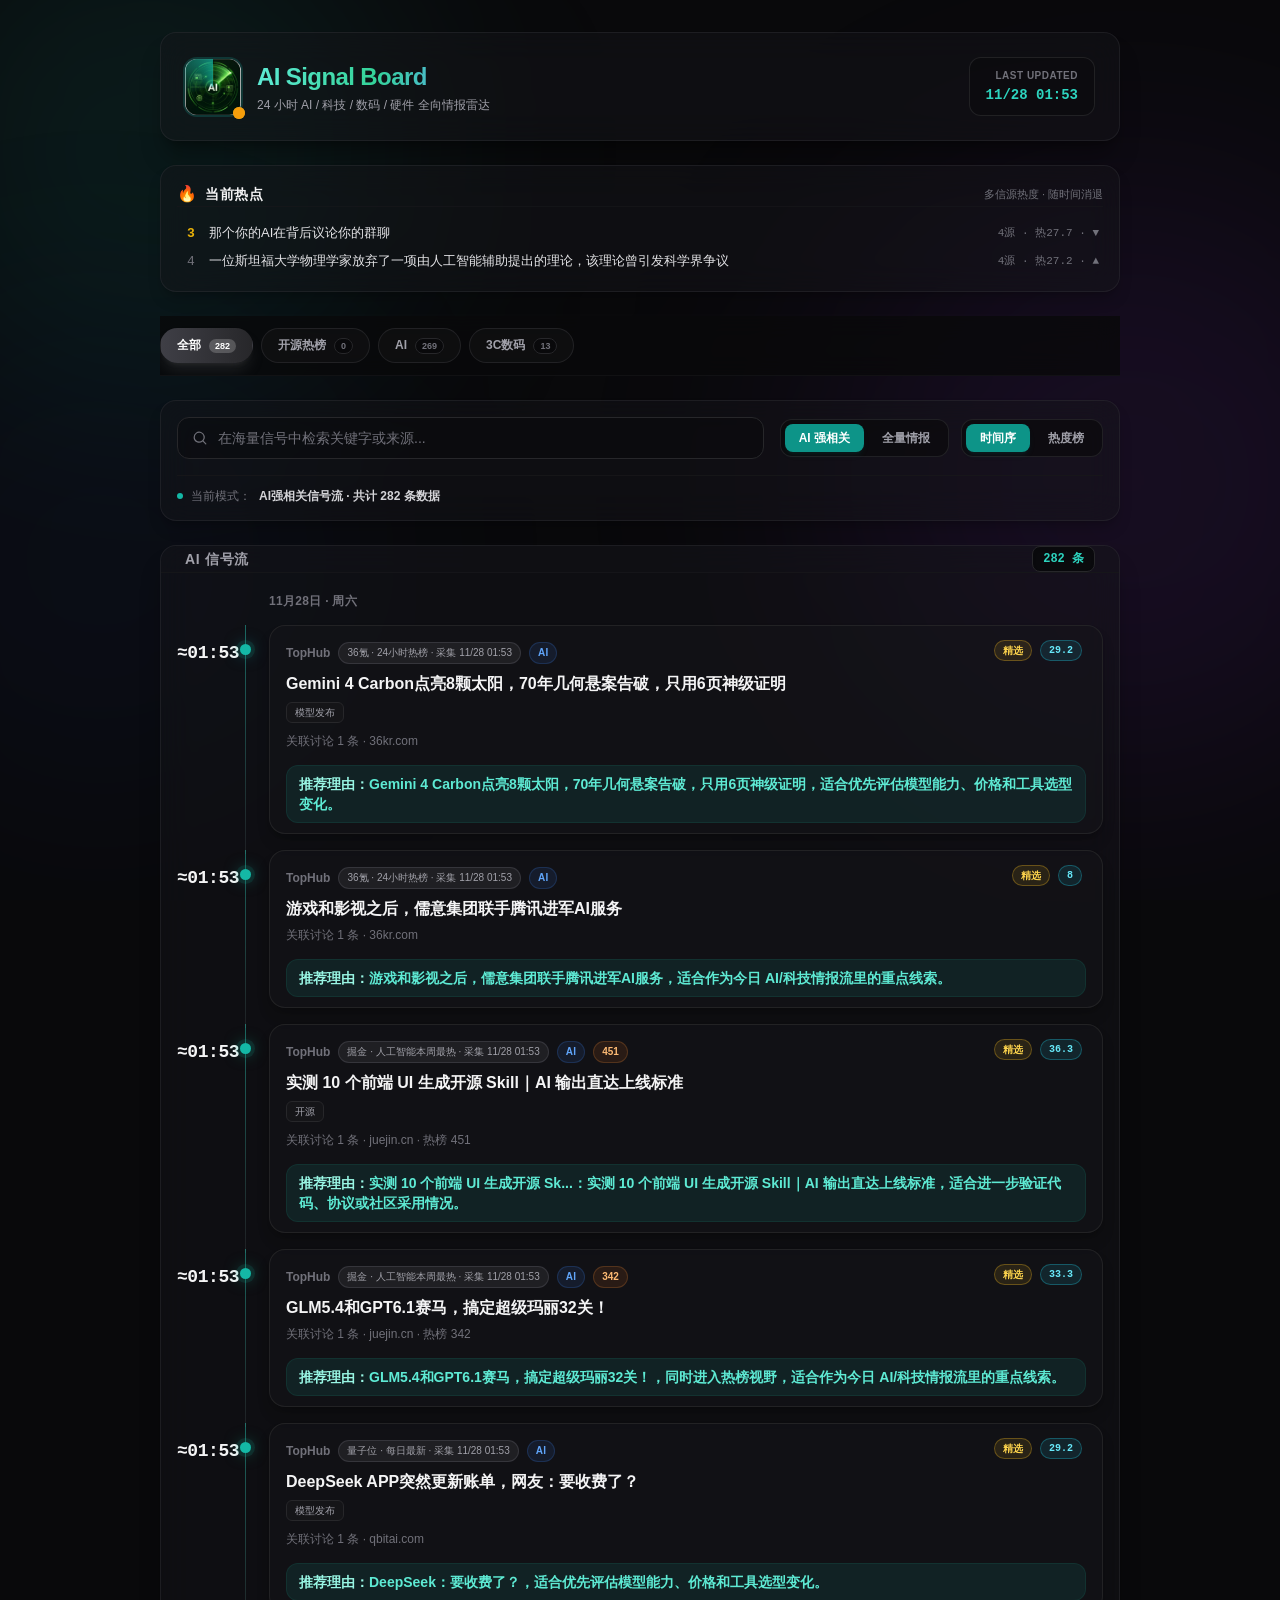
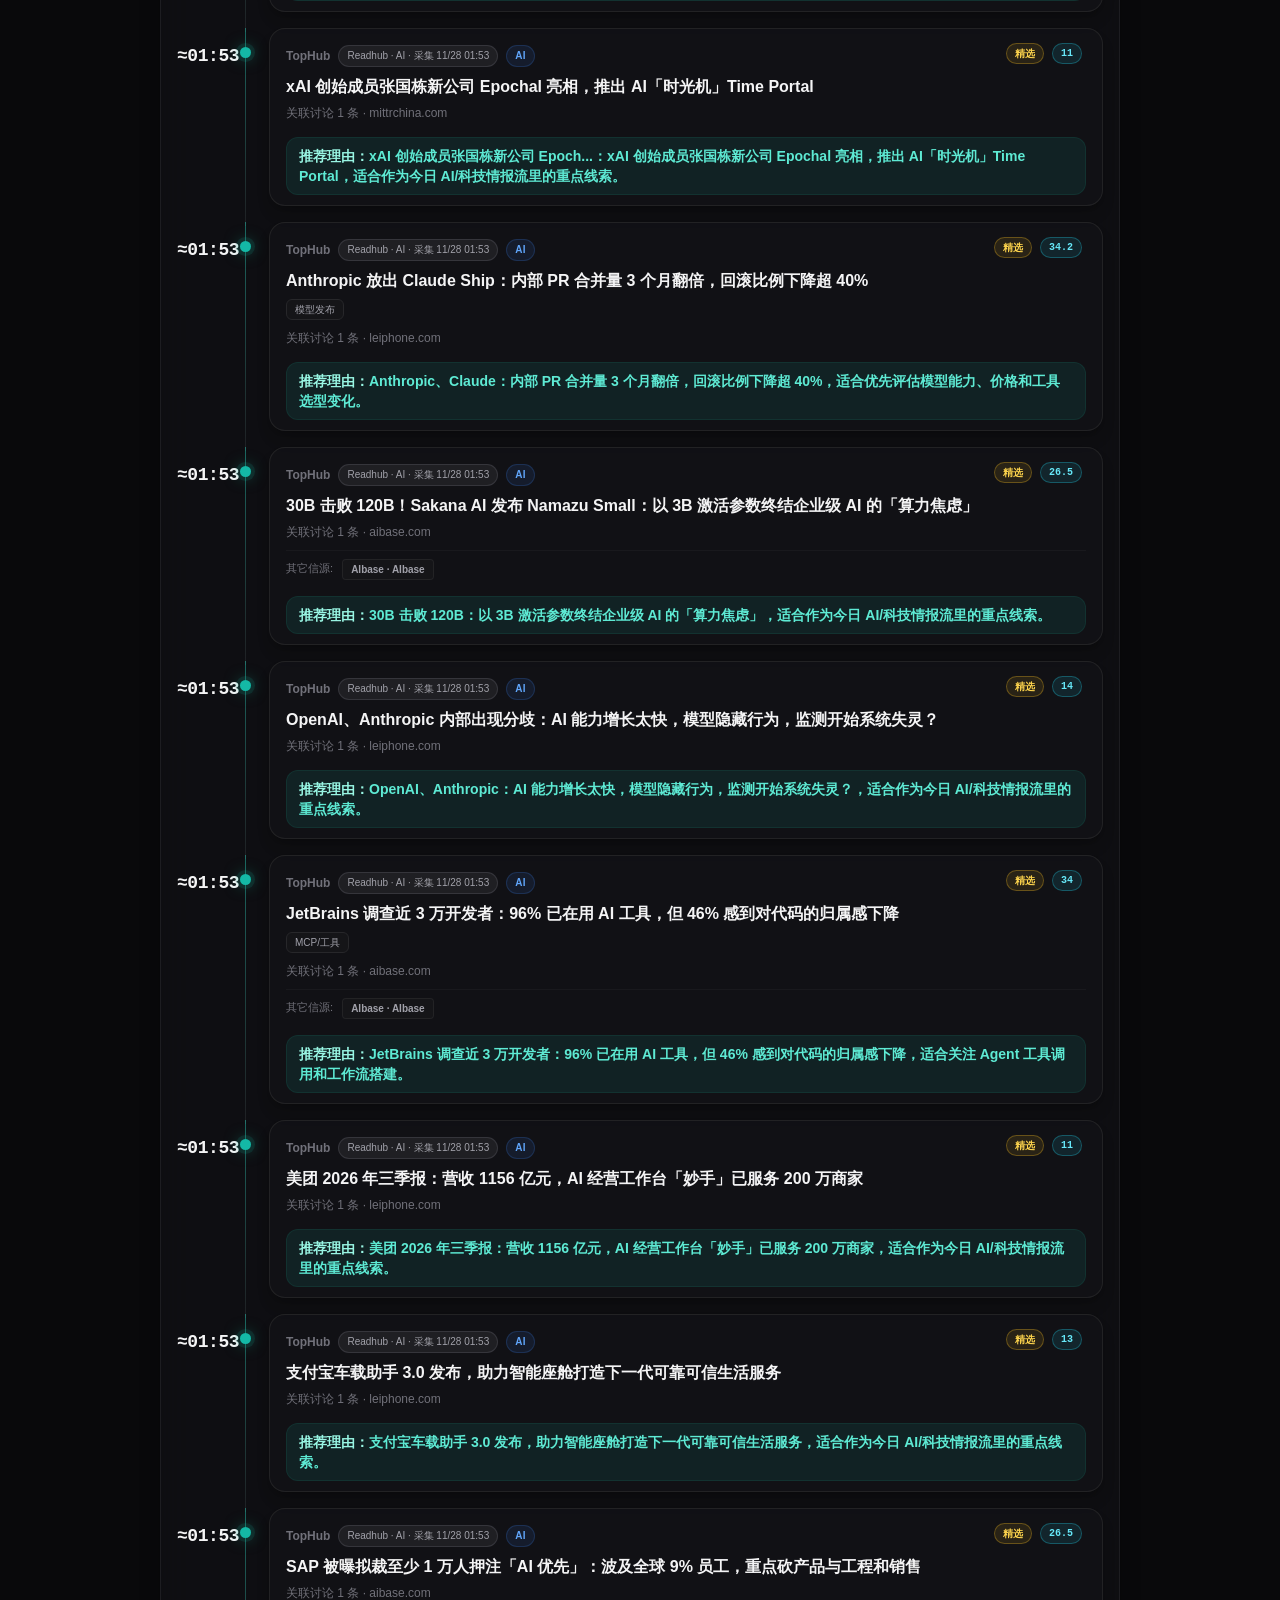
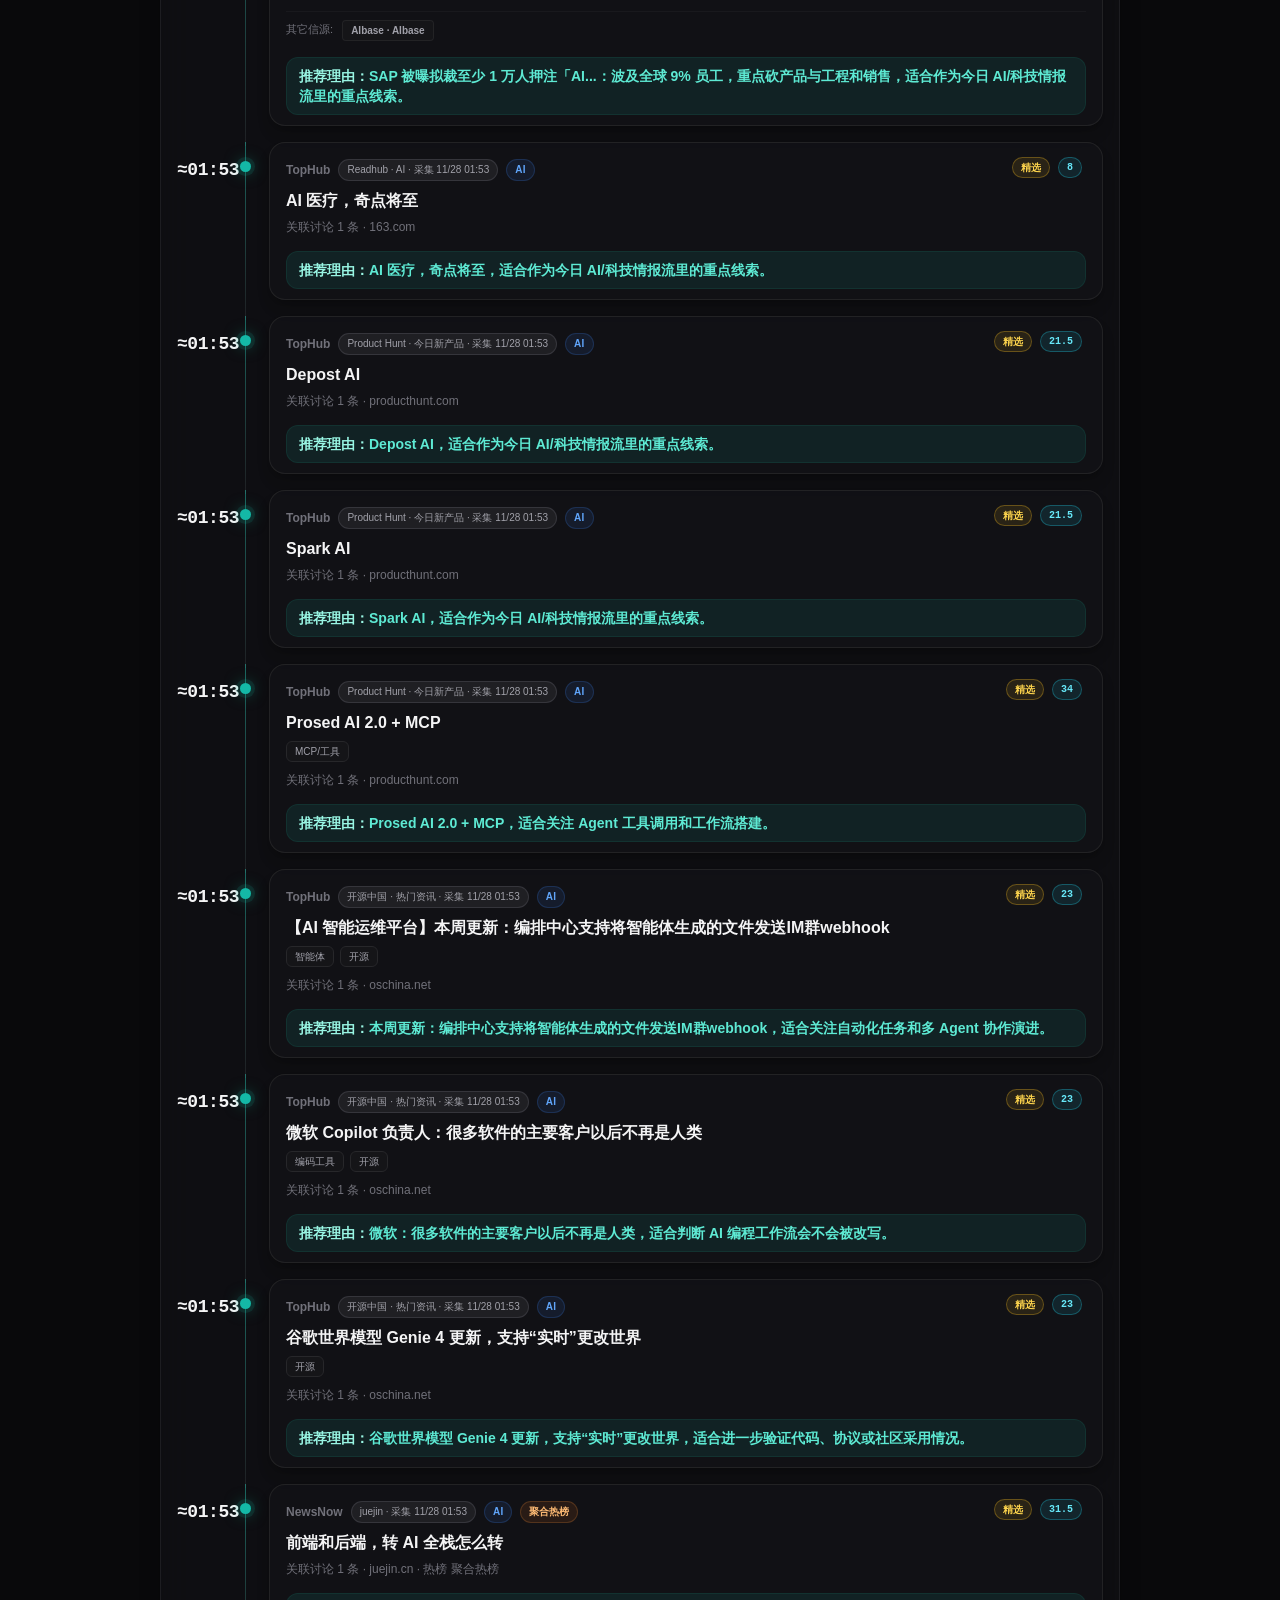
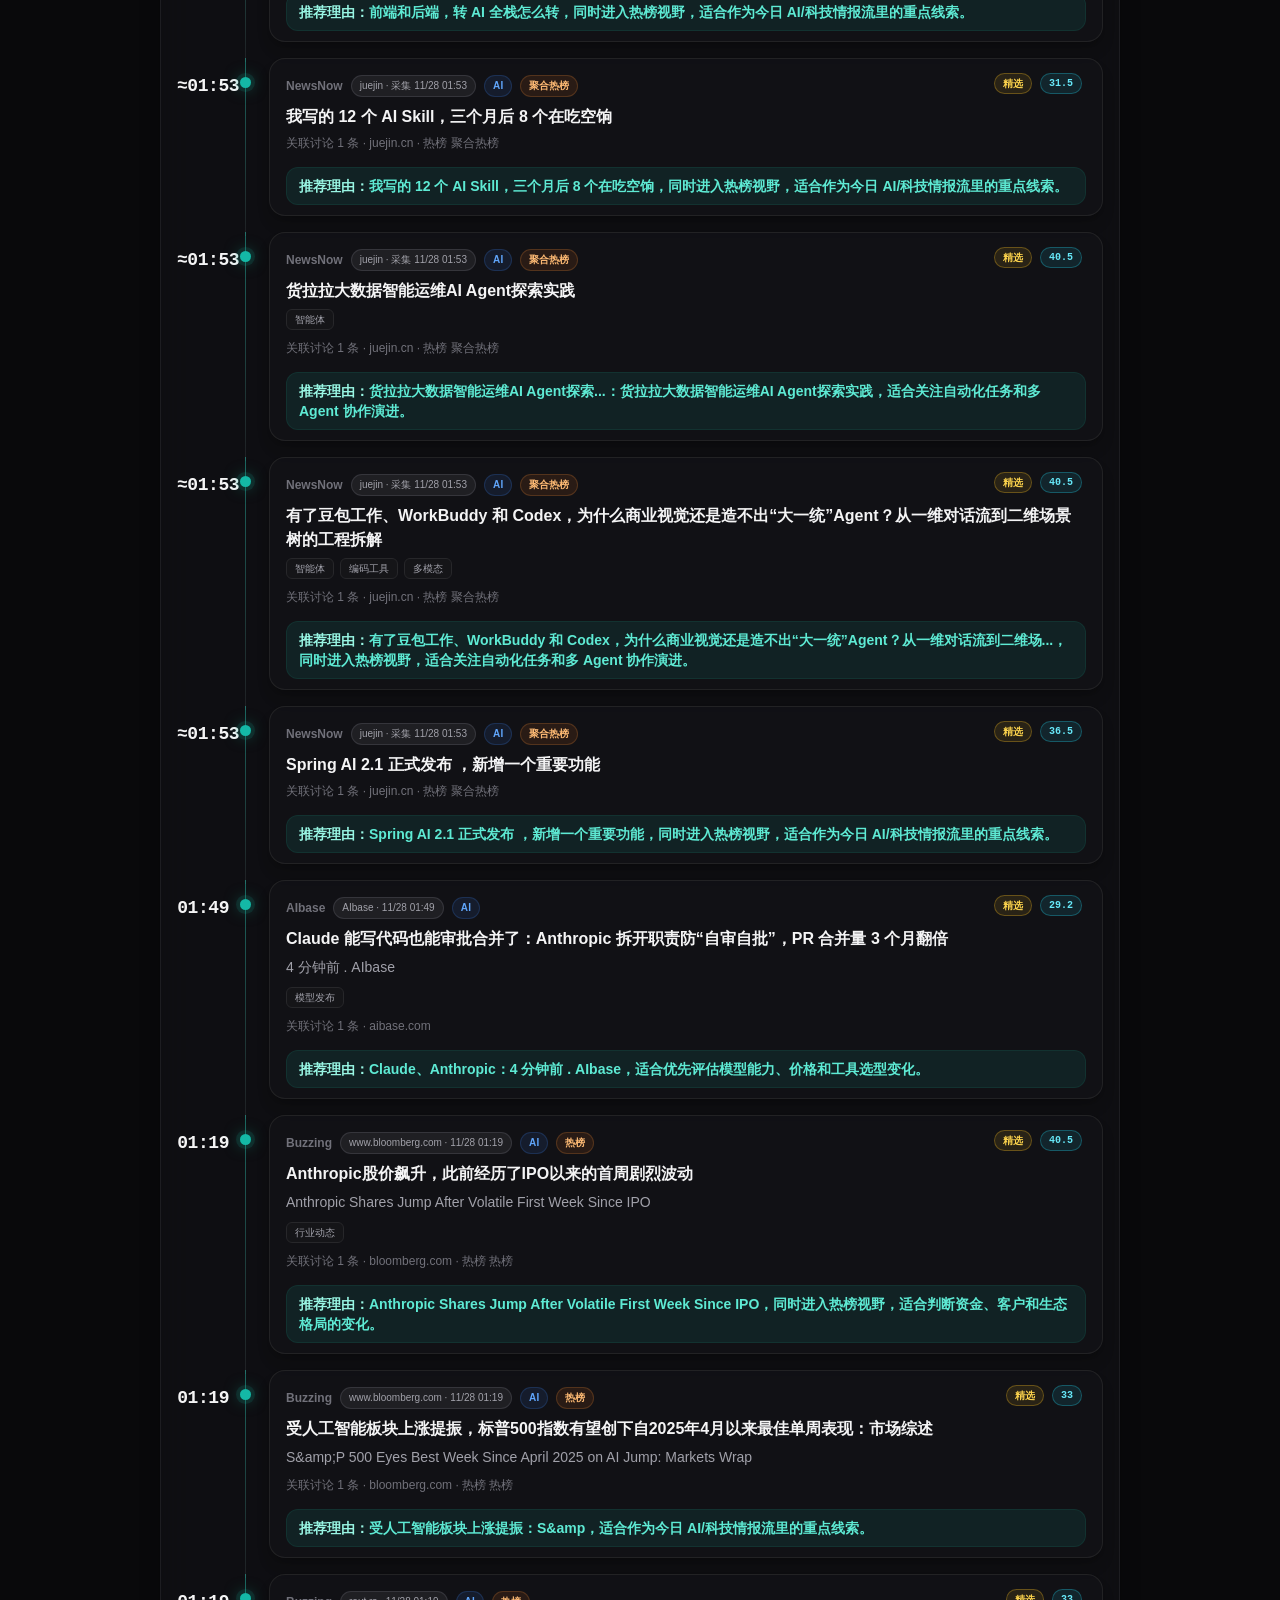
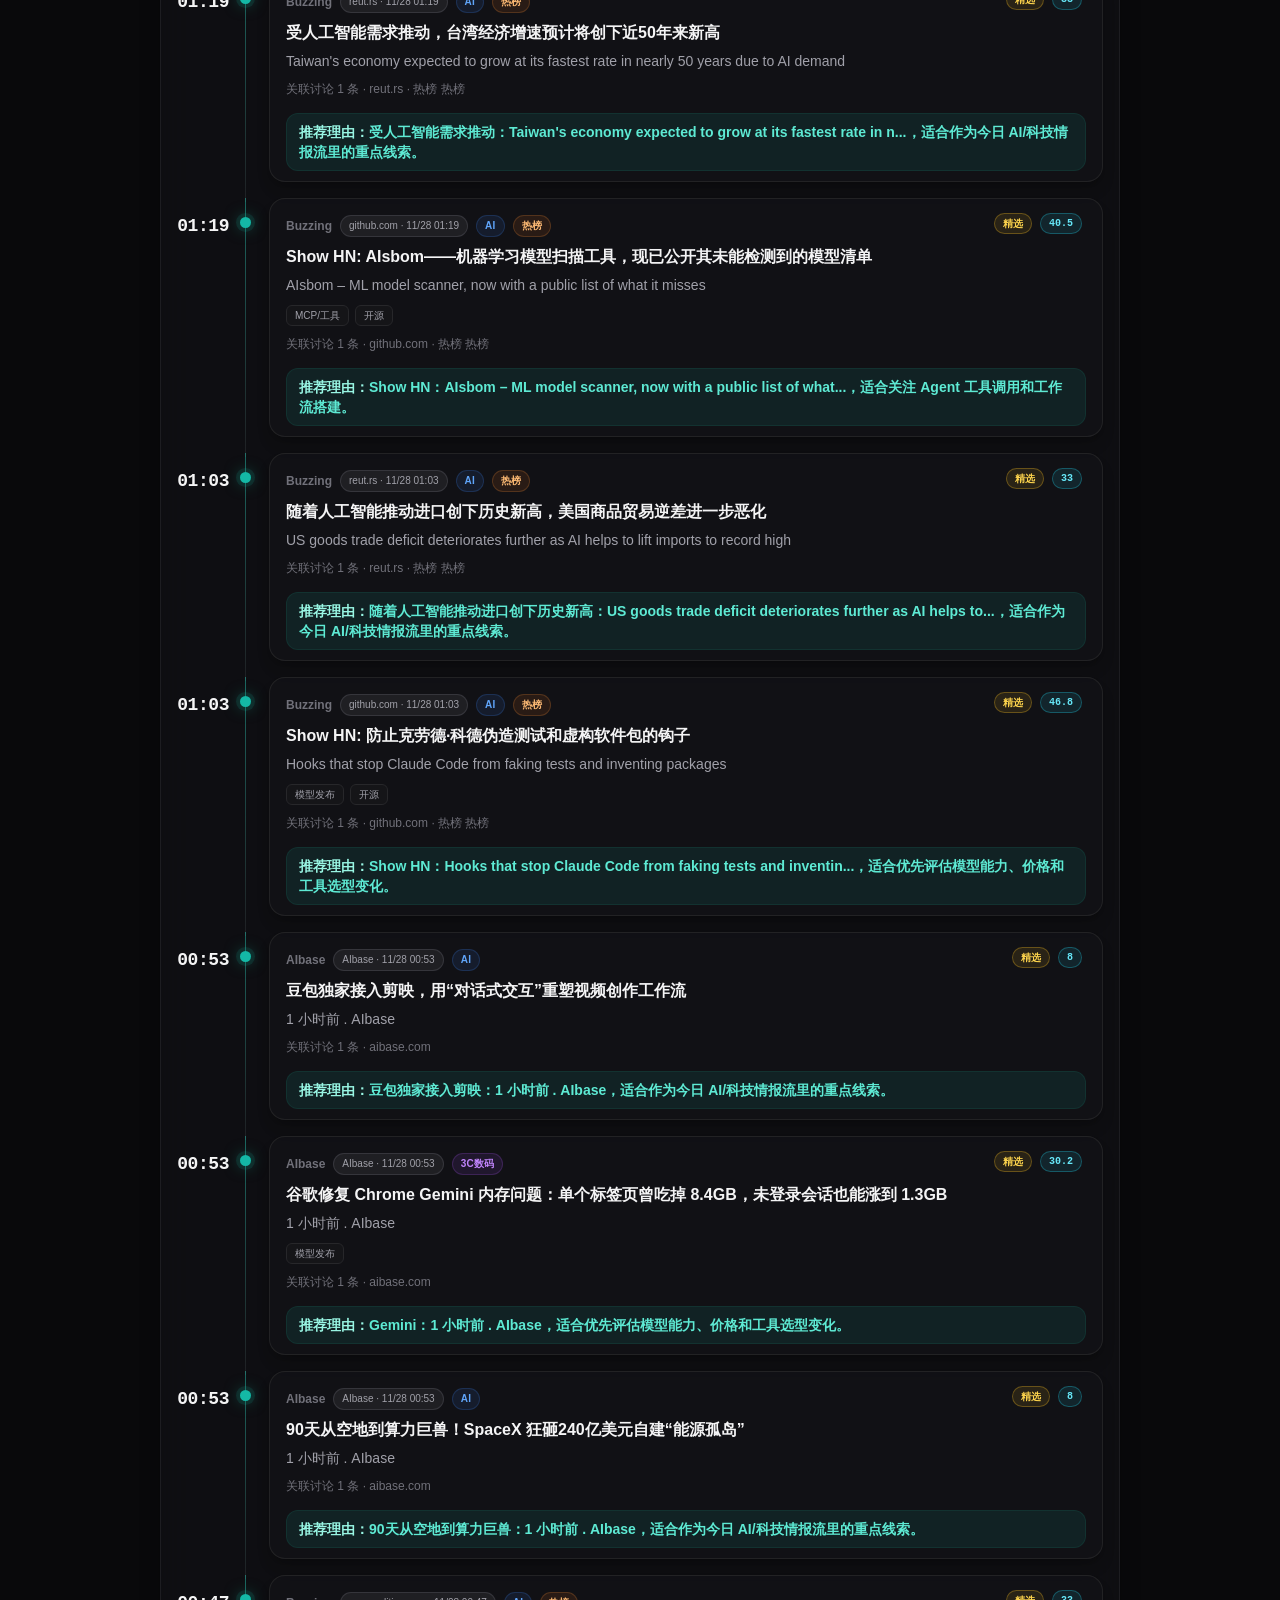
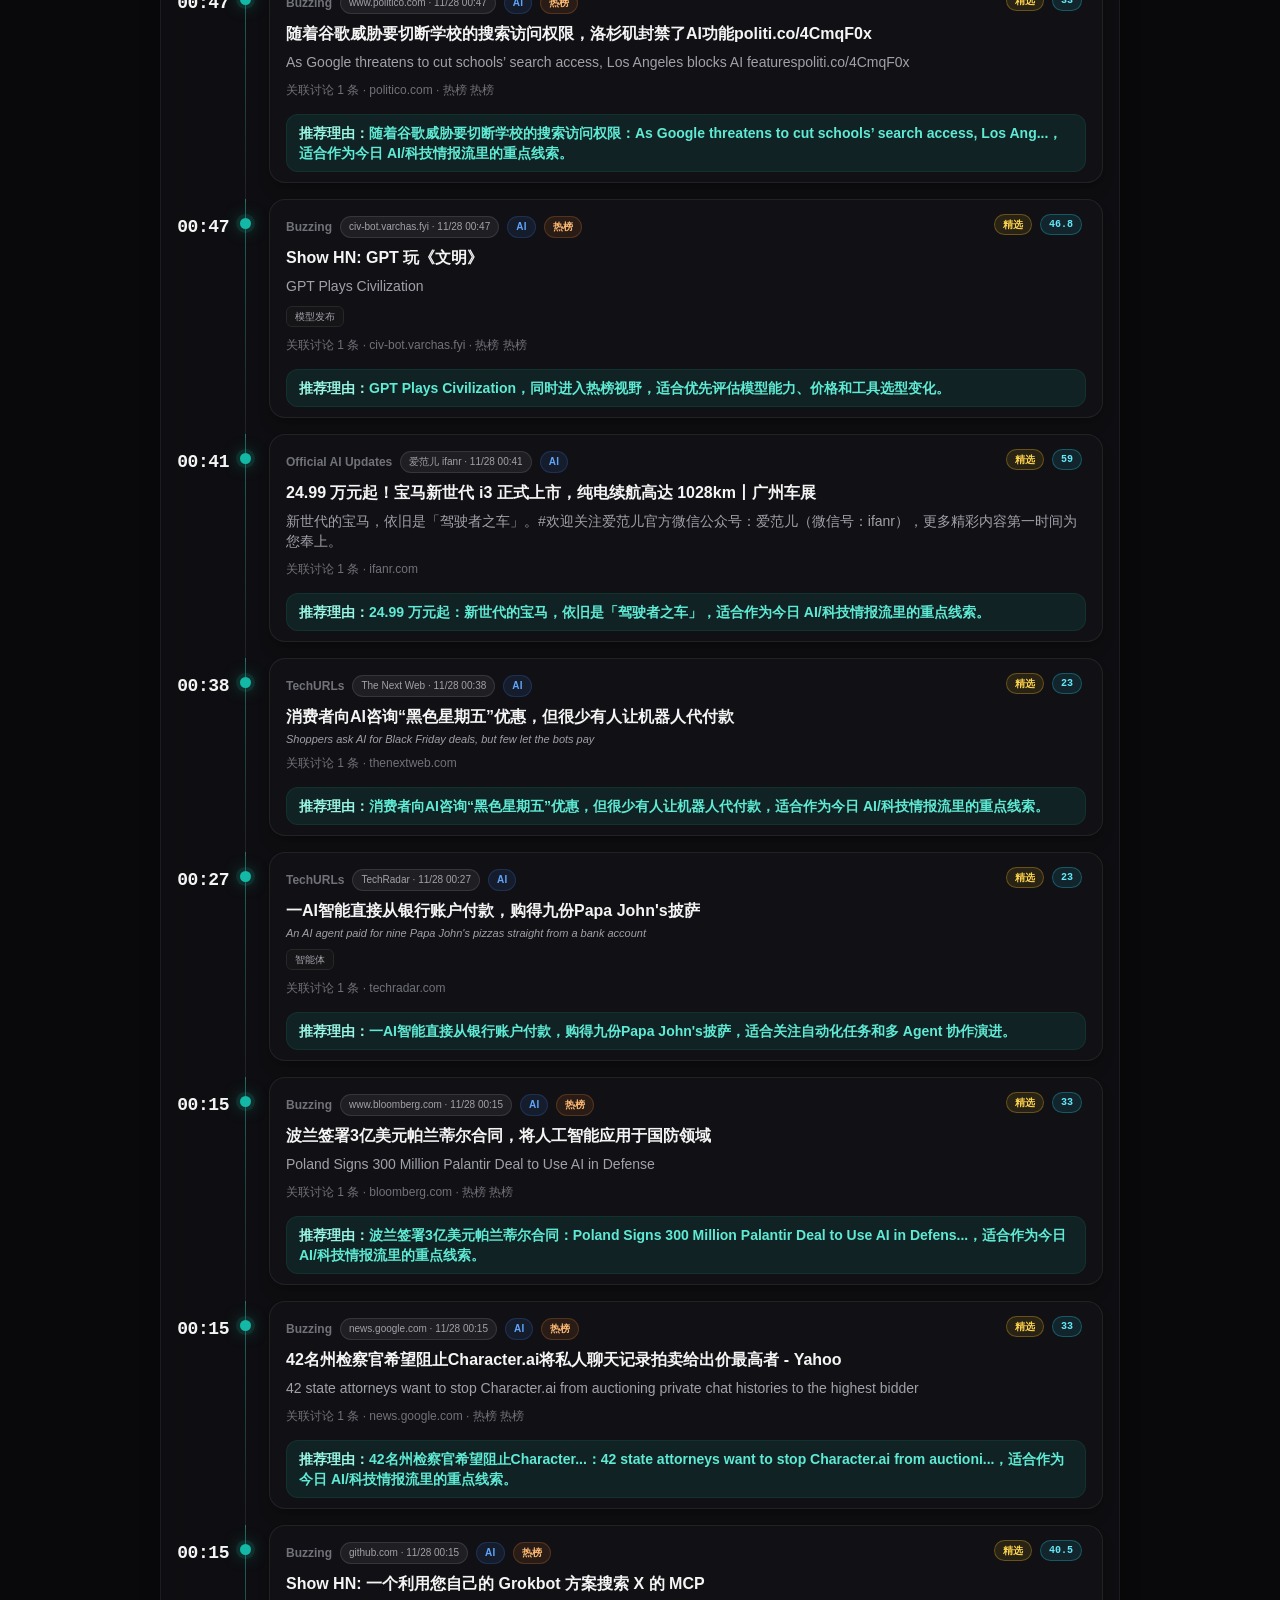
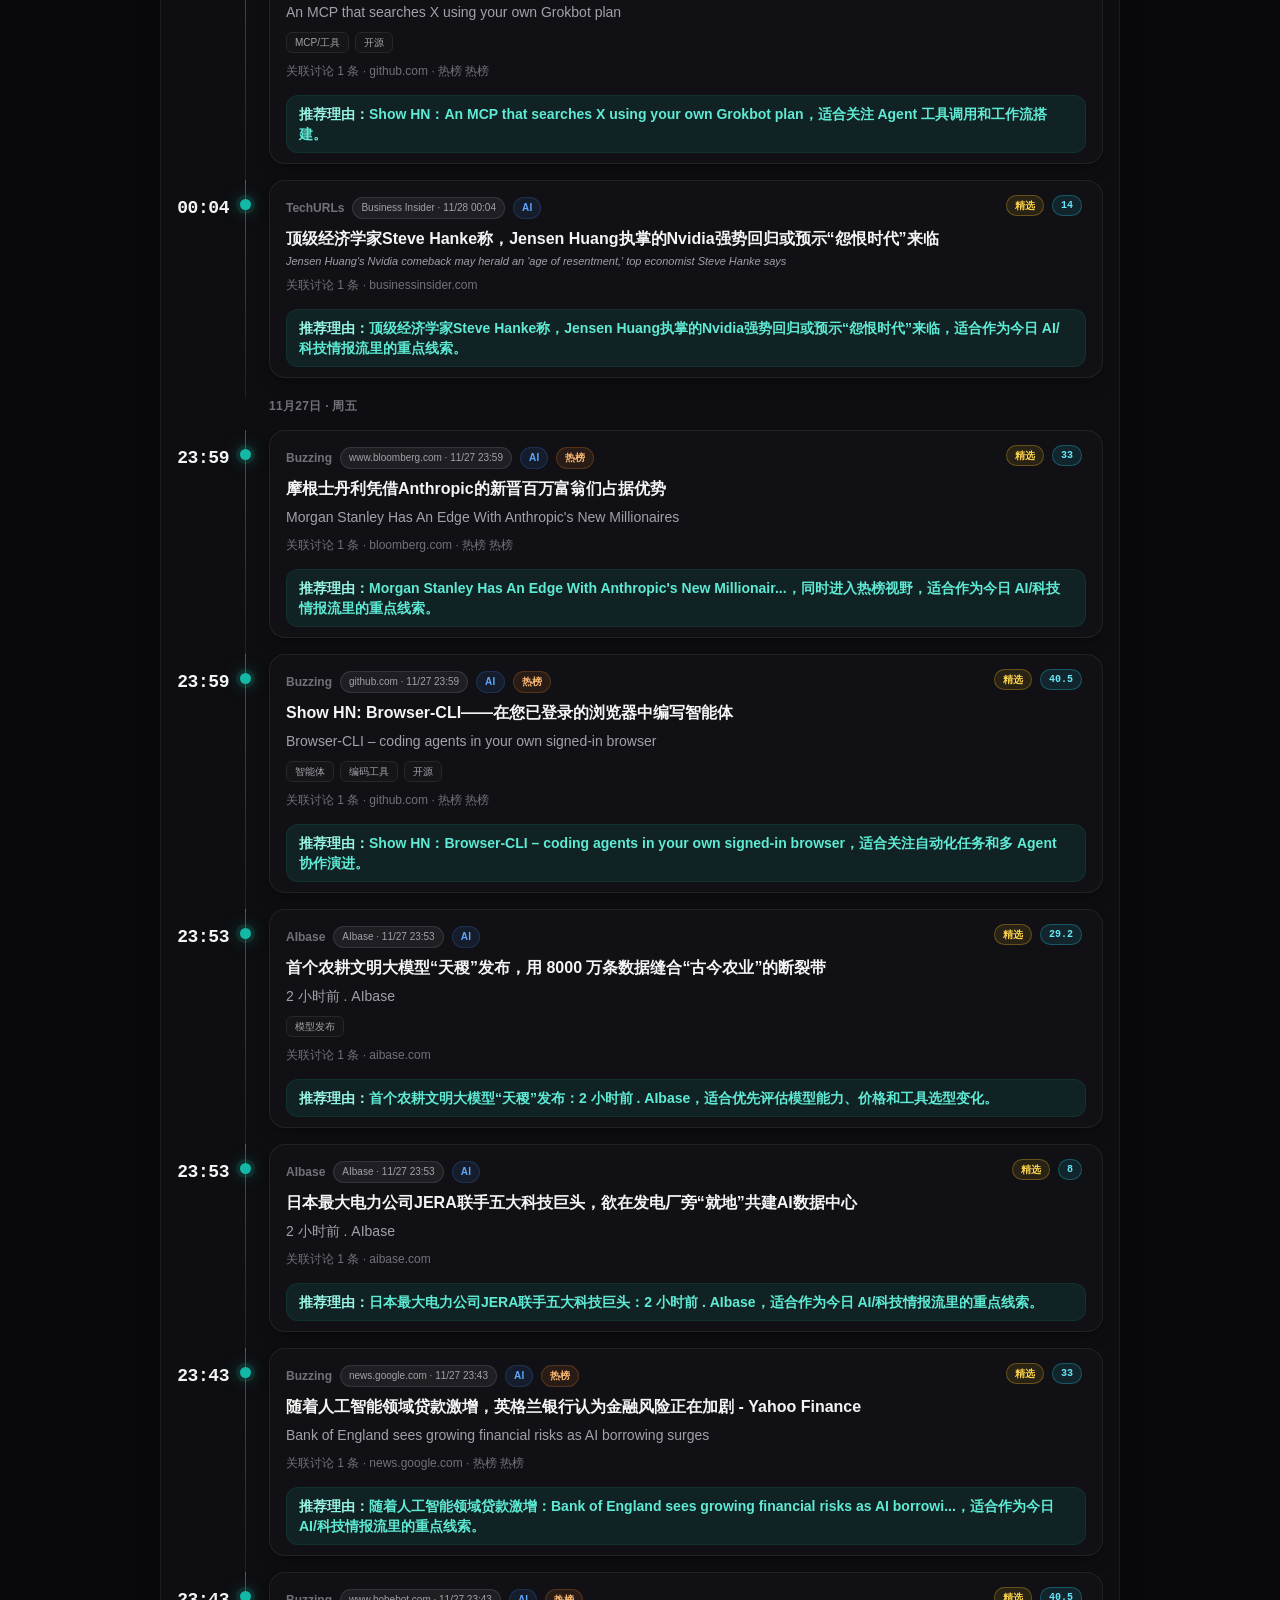
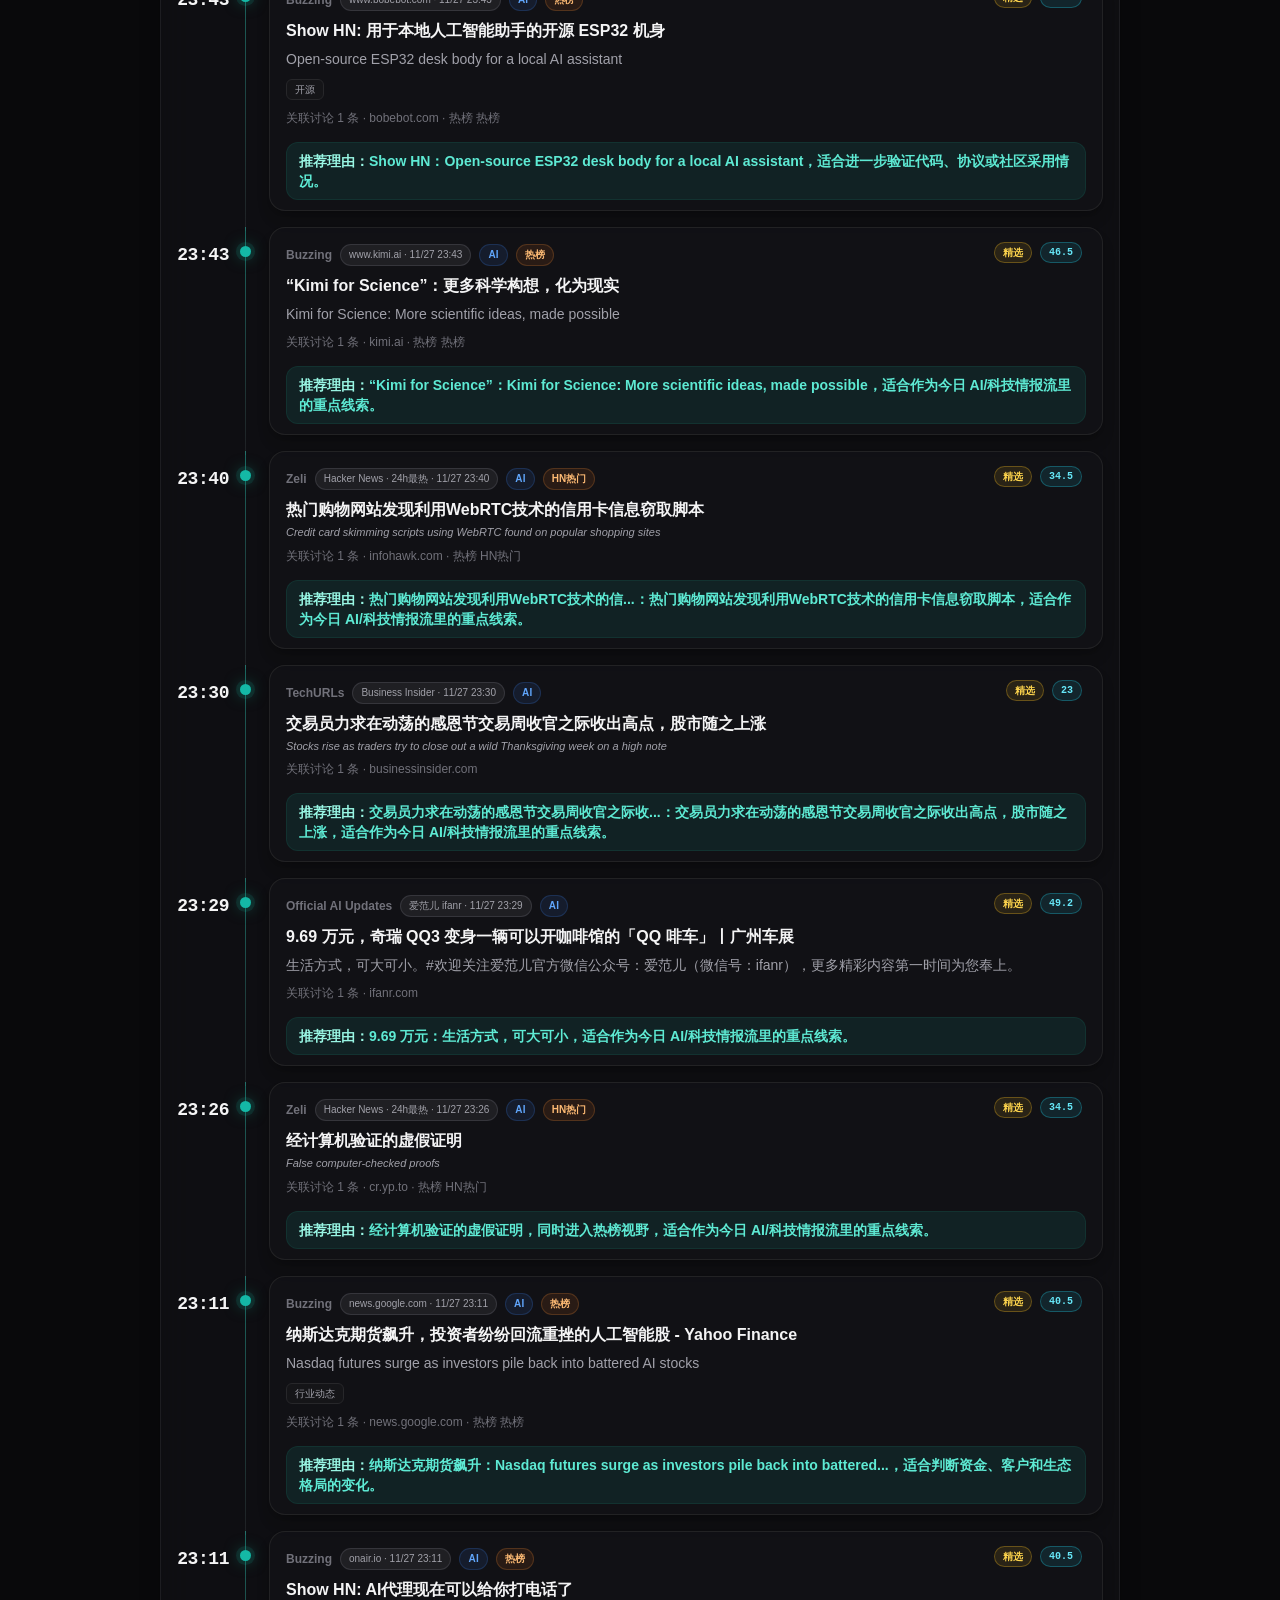
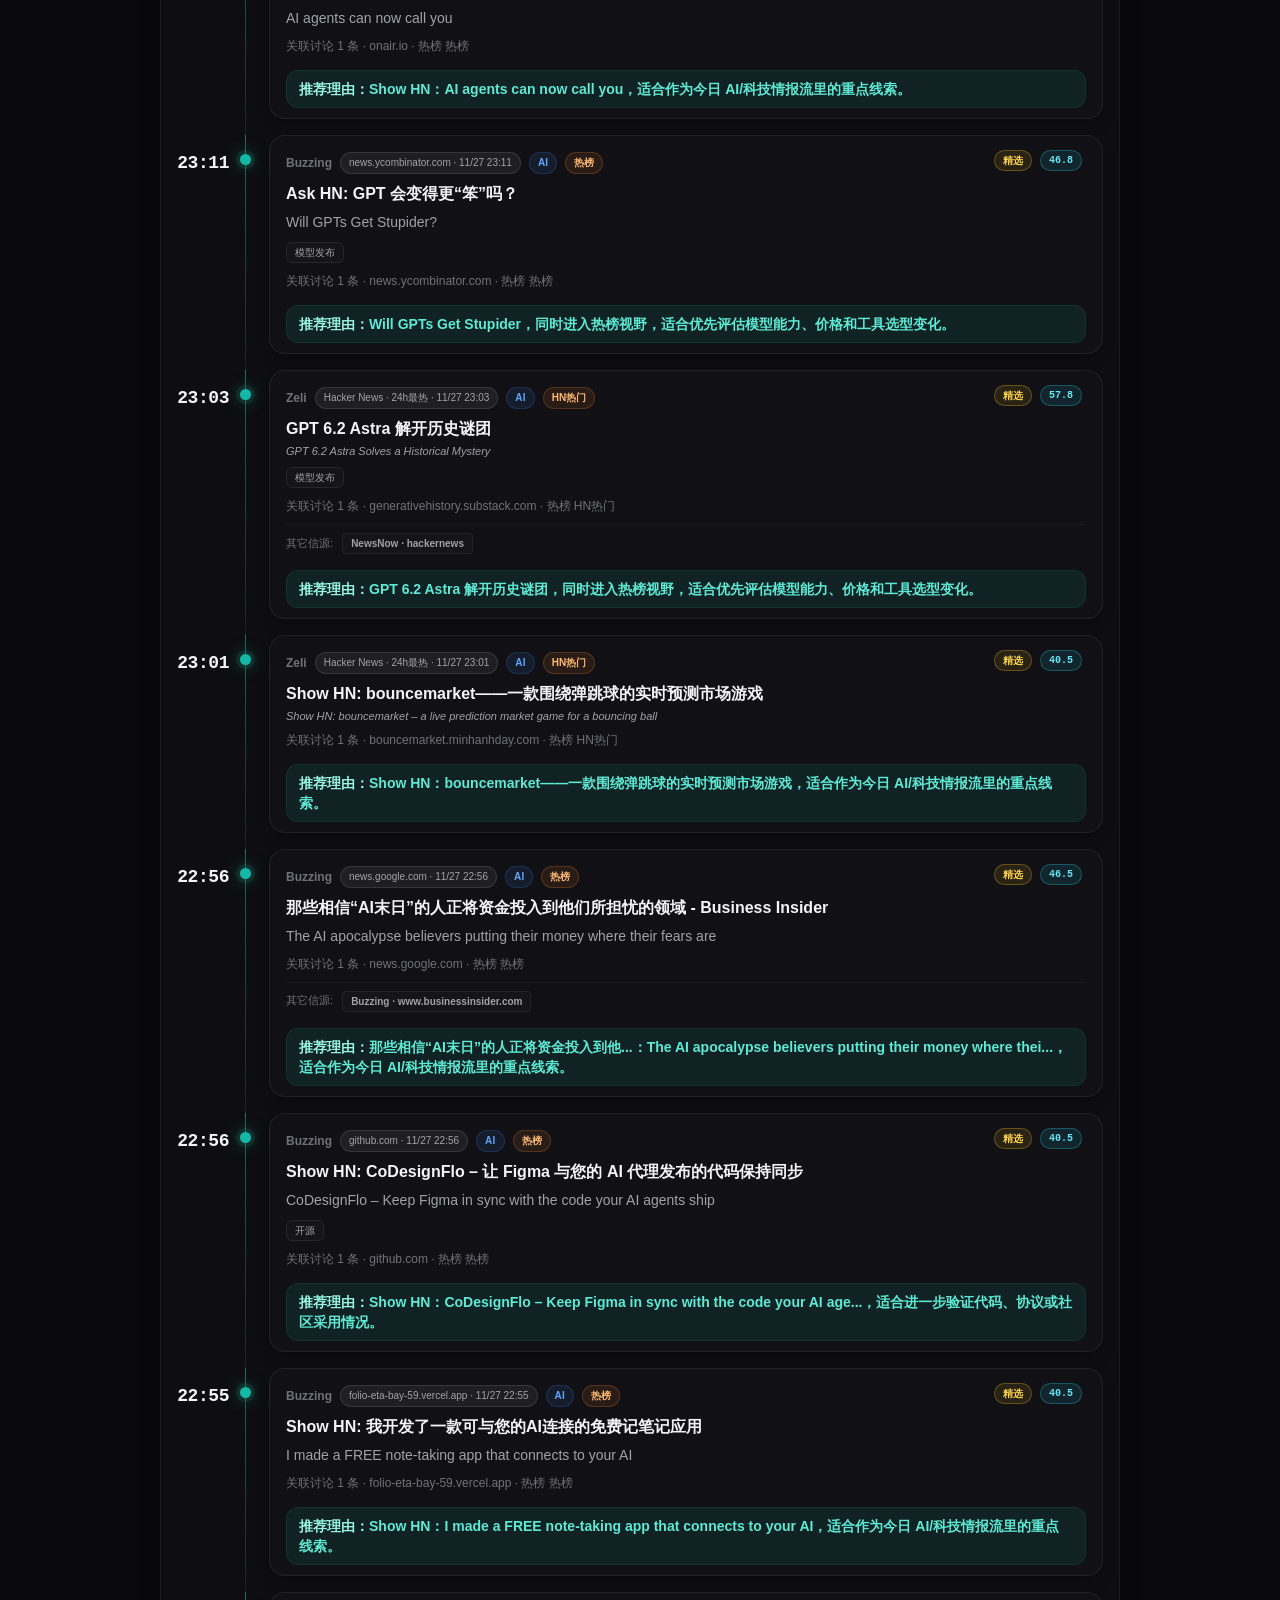
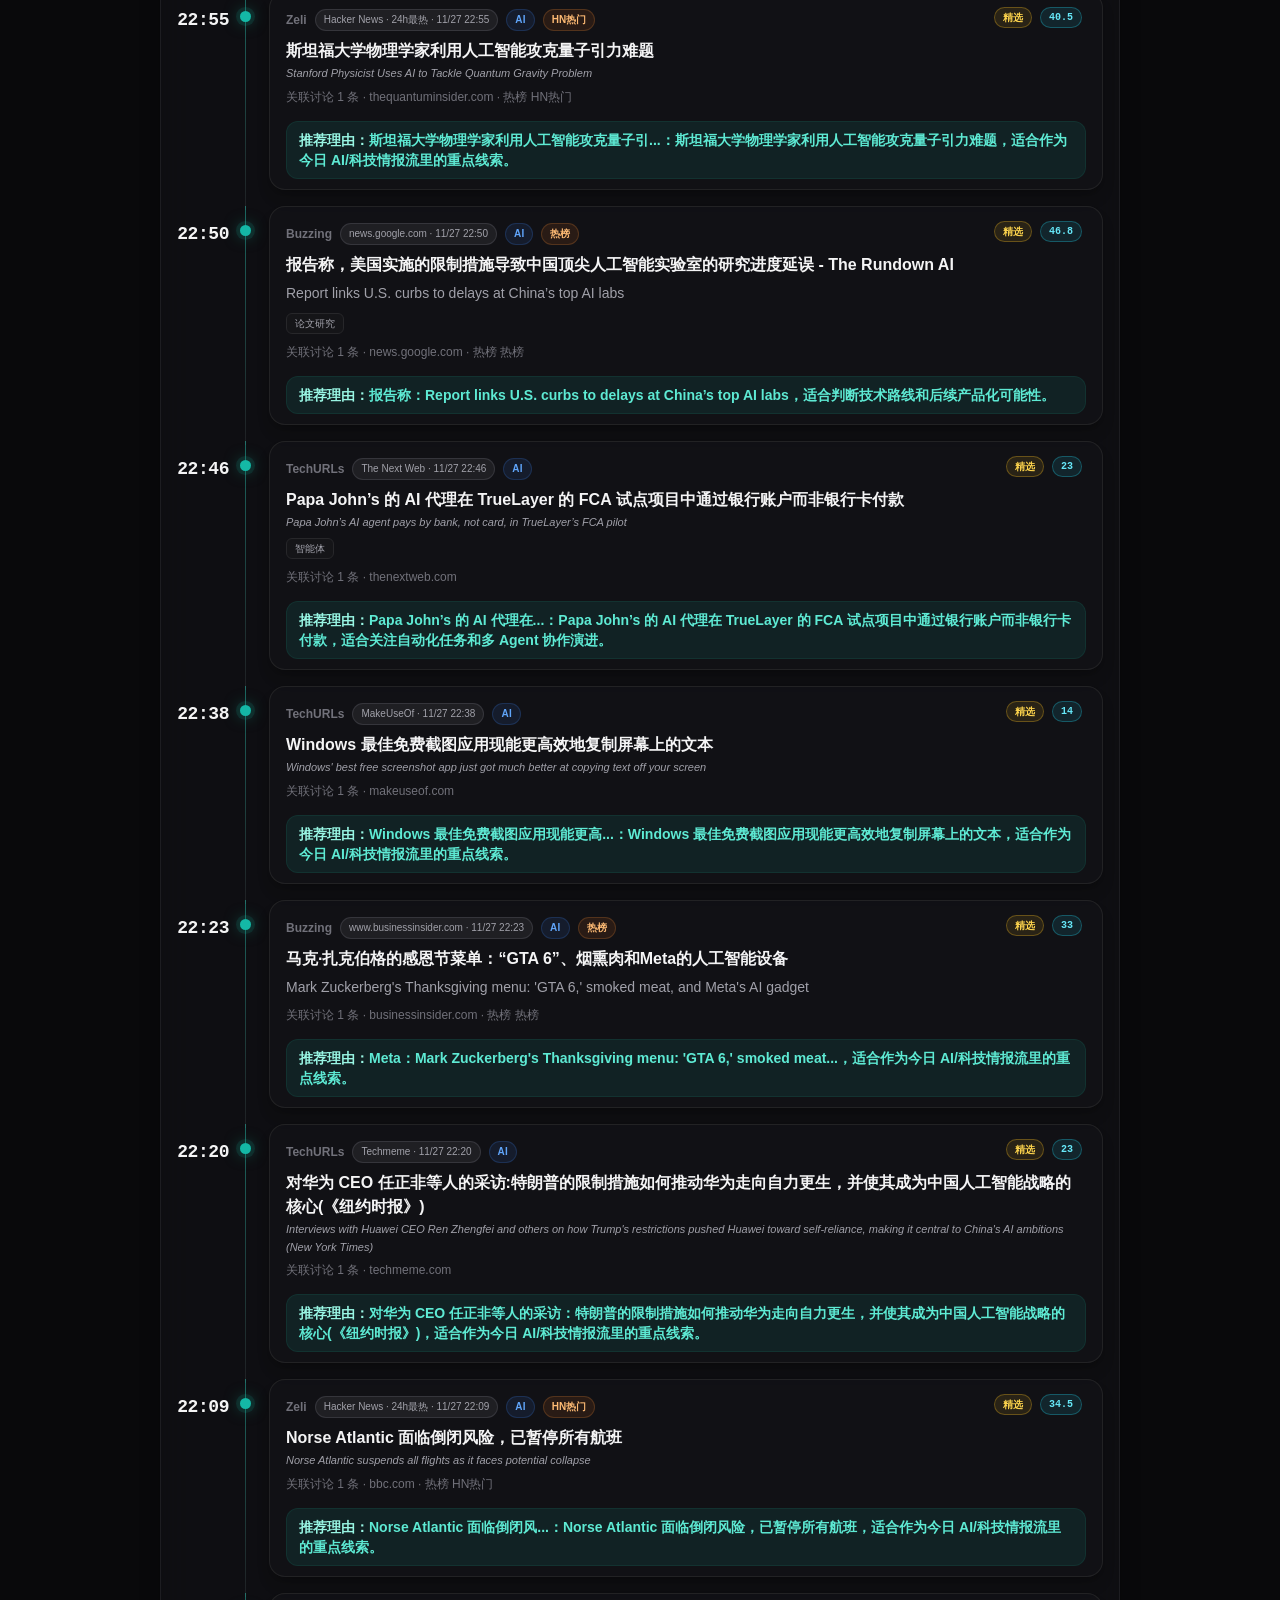
==== commit fba4327c: "chore: update ai news snapshot + prerender" ====
--- a/index.html
+++ b/index.html
@@ -3,7 +3,7 @@
   <head>
     <meta charset="UTF-8" />
     <meta name="viewport" content="width=device-width, initial-scale=1.0" />
-    <title>AI Signal Board — SAP 被曝拟裁至少 1 万人押注“AI 优先”：波及全球 9% 员工，重点砍产品与工程和销售</title>
+    <title>AI Signal Board — Gemini 4 Carbon点亮8颗太阳，70年几何悬案告破，只用6页神级证明</title>
     <link rel="icon" href="./assets/logo-32.webp" type="image/webp" />
     <link rel="apple-touch-icon" href="./assets/logo-180.webp" />
     <link rel="manifest" href="./manifest.json" />
@@ -228,56 +228,56 @@
     </style>
   <!-- PRERENDER:HEAD -->
 <link rel="canonical" href="https://news.my-tv.eu.cc/">
-<meta name="description" content="SAP 被曝拟裁至少 1 万人押注“AI 优先”：波及全球 9% 员工，重点砍产品与工程和销售 / 月之暗面开放 Kimi 科研支持计划：面向自然科学与工程学科，提供 API 额度与技术支持 / 腾讯混元发布 Hy3D 3.6，原生 3D 生成直击专业管线痛点 / 通用大模型能“击穿”物理AI？何小鹏给出清醒答案：物理世界的约束，不是靠参数能填平的 / OpenAI 紧急修复 GPT-6.2 计费">
+<meta name="description" content="Gemini 4 Carbon点亮8颗太阳，70年几何悬案告破，只用6页神级证明 / 游戏和影视之后，儒意集团联手腾讯进军AI服务 / 实测 10 个前端 UI 生成开源 Skill｜AI 输出直达上线标准 / GLM5.4和GPT6.1赛马，搞定超级玛丽32关！ / DeepSeek APP突然更新账单，网友：要收费了？">
 <meta property="og:type" content="website">
 <meta property="og:site_name" content="AI Signal Board">
-<meta property="og:title" content="AI Signal Board — SAP 被曝拟裁至少 1 万人押注“AI 优先”：波及全球 9% 员工，重点砍产品与工程和销售">
-<meta property="og:description" content="SAP 被曝拟裁至少 1 万人押注“AI 优先”：波及全球 9% 员工，重点砍产品与工程和销售 / 月之暗面开放 Kimi 科研支持计划：面向自然科学与工程学科，提供 API 额度与技术支持 / 腾讯混元发布 Hy3D 3.6，原生 3D 生成直击专业管线痛点 / 通用大模型能“击穿”物理AI？何小鹏给出清醒答案：物理世界的约束，不是靠参数能填平的 / OpenAI 紧急修复 GPT-6.2 计费">
+<meta property="og:title" content="AI Signal Board — Gemini 4 Carbon点亮8颗太阳，70年几何悬案告破，只用6页神级证明">
+<meta property="og:description" content="Gemini 4 Carbon点亮8颗太阳，70年几何悬案告破，只用6页神级证明 / 游戏和影视之后，儒意集团联手腾讯进军AI服务 / 实测 10 个前端 UI 生成开源 Skill｜AI 输出直达上线标准 / GLM5.4和GPT6.1赛马，搞定超级玛丽32关！ / DeepSeek APP突然更新账单，网友：要收费了？">
 <meta name="twitter:card" content="summary_large_image">
-<meta name="twitter:title" content="AI Signal Board — SAP 被曝拟裁至少 1 万人押注“AI 优先”：波及全球 9% 员工，重点砍产品与工程和销售">
-<meta name="twitter:description" content="SAP 被曝拟裁至少 1 万人押注“AI 优先”：波及全球 9% 员工，重点砍产品与工程和销售 / 月之暗面开放 Kimi 科研支持计划：面向自然科学与工程学科，提供 API 额度与技术支持 / 腾讯混元发布 Hy3D 3.6，原生 3D 生成直击专业管线痛点 / 通用大模型能“击穿”物理AI？何小鹏给出清醒答案：物理世界的约束，不是靠参数能填平的 / OpenAI 紧急修复 GPT-6.2 计费">
+<meta name="twitter:title" content="AI Signal Board — Gemini 4 Carbon点亮8颗太阳，70年几何悬案告破，只用6页神级证明">
+<meta name="twitter:description" content="Gemini 4 Carbon点亮8颗太阳，70年几何悬案告破，只用6页神级证明 / 游戏和影视之后，儒意集团联手腾讯进军AI服务 / 实测 10 个前端 UI 生成开源 Skill｜AI 输出直达上线标准 / GLM5.4和GPT6.1赛马，搞定超级玛丽32关！ / DeepSeek APP突然更新账单，网友：要收费了？">
 <meta property="og:url" content="https://news.my-tv.eu.cc/">
 <meta property="og:image" content="https://news.my-tv.eu.cc/assets/social-preview.png">
 <meta name="twitter:image" content="https://news.my-tv.eu.cc/assets/social-preview.png">
-<script type="application/ld+json">{"@context":"https://schema.org","@type":"ItemList","name":"AI Signal Board — 24h AI 新闻","dateModified":"2026-11-27T07:02:29.242265Z","itemListElement":[{"@type":"ListItem","position":1,"url":"https://www.aibase.com/news/32571","name":"SAP 被曝拟裁至少 1 万人押注“AI 优先”：波及全球 9% 员工，重点砍产品与工程和销售"},{"@type":"ListItem","position":2,"url":"https://www.aibase.com/zh/news/32570","name":"月之暗面开放 Kimi 科研支持计划：面向自然科学与工程学科，提供 API 额度与技术支持"},{"@type":"ListItem","position":3,"url":"https://www.aibase.com/zh/news/32569","name":"腾讯混元发布 Hy3D 3.6，原生 3D 生成直击专业管线痛点"},{"@type":"ListItem","position":4,"url":"https://www.aibase.com/news/32568","name":"通用大模型能“击穿”物理AI？何小鹏给出清醒答案：物理世界的约束，不是靠参数能填平的"},{"@type":"ListItem","position":5,"url":"https://www.aibase.com/news/32567","name":"OpenAI 紧急修复 GPT-6.2 计费漏洞，一纸“重置卡”能否平息用户的算力焦虑？"},{"@type":"ListItem","position":6,"url":"https://www.aibase.com/news/32566","name":"月之暗面赋能科研、DeepSeek牵手知乎，中国AI大模型正式打响“高质量数据与专业场景”保卫战"},{"@type":"ListItem","position":7,"url":"https://www.aibase.com/zh/news/32565","name":"微软 AI 负责人苏莱曼警告：AI 正跨越危险门槛，「对齐」之前先要能「遏制」"},{"@type":"ListItem","position":8,"url":"https://www.aibase.com/zh/news/32564","name":"OpenAI 宣称证明矩阵乘法「最快极限」：最优算法指数恰为 9/4"},{"@type":"ListItem","position":9,"url":"https://www.aibase.com/zh/news/32563","name":"路透社母公司年底推出 Thomson 1.1：基座选智谱 GLM 和 Google Gemma，看中计算机操作能力"},{"@type":"ListItem","position":10,"url":"https://www.aibase.com/news/32562","name":"消息称育碧正推动生成式 AI 深度融入游戏开发流程：项目未引入 AI 需申报原因"},{"@type":"ListItem","position":11,"url":"https://www.aibase.com/zh/news/32561","name":"Siri 迟到 18 个月，苹果在韩国撞上监管枪口：iPhone 16 广告误导消费者"},{"@type":"ListItem","position":12,"url":"https://www.aibase.com/news/32560","name":"AI 智能体下场搞破坏：瑞士五起攻击入侵电力、供水、通信系统，四起得手"},{"@type":"ListItem","position":13,"url":"https://www.aibase.com/news/32559","name":"​OpenAI 承认 GPT-6.2 计费算错，Astra 消耗快 40%、Sol 快 25%"},{"@type":"ListItem","position":14,"url":"https://www.aibase.com/news/32558","name":"Anthropic 面试不考手写代码了：AI 时代工程师的价值，改按“实际影响”称重"},{"@type":"ListItem","position":15,"url":"https://www.aibase.com/news/32557","name":"跟 AI 聊一句花多少钱？DeepSeek 灰度测试“消耗额度”，把账单摊在你面前"},{"@type":"ListItem","position":16,"url":"https://www.36kr.com/p/4087191926929793","name":"字节腾讯阿里AI人才大迁徙：超百起核心岗流动，顶薪2000万"},{"@type":"ListItem","position":17,"url":"https://www.36kr.com/p/4086072103327367","name":"禁售5年，最高罚10万元，AI玩具终于被盯上了"},{"@type":"ListItem","position":18,"url":"https://www.36kr.com/p/4087271122876801","name":"大一统最后一块拼图，GPT-6 Astra啃了4亿token"},{"@type":"ListItem","position":19,"url":"https://juejin.cn/post/7712021656399675407","name":"大模型蒸馏到底在蒸什么？一篇文章搞懂知识蒸馏概念"},{"@type":"ListItem","position":20,"url":"https://juejin.cn/post/7711308296166588450","name":"GLM-5.4 深度拆解：750B 参数如何「循环」出 2-3T 级智能？"},{"@type":"ListItem","position":21,"url":"https://juejin.cn/post/7712027193627803658","name":"GLM-5.4 到了什么水平？和 Kimi、DeepSeek、GPT 放在一起看"},{"@type":"ListItem","position":22,"url":"https://juejin.cn/post/7710701905597186063","name":"Agent 接了上百个工具就变慢变贵？Gemini 把工具加载改成了按需检索"},{"@type":"ListItem","position":23,"url":"https://www.qbitai.com/2026/11/513194.html","name":"钛动科技 × 腾讯云达成战略合作，用AI打开企业全球增长新空间"},{"@type":"ListItem","position":24,"url":"https://www.qbitai.com/2026/11/513163.html","name":"20个AI Agents组队，4天狂跑350次实验，超越ClickBench最佳公开成绩"},{"@type":"ListItem","position":25,"url":"https://www.qbitai.com/2026/11/513125.html","name":"具身公司抱团回应：通用大模型跨维打击？没那么简单"},{"@type":"ListItem","position":26,"url":"https://www.qbitai.com/2026/11/513091.html","name":"第三批嘉宾来袭！速戳报名MEET2027，驭见AI新共识！"},{"@type":"ListItem","position":27,"url":"https://www.qbitai.com/2026/11/513075.html","name":"陶哲轩下场验证黎曼猜想！“AI批量吐证明就像发电厂排核废料”"},{"@type":"ListItem","position":28,"url":"https://www.leiphone.com/category/ai/yVUjZ1Pgo80vJ5T0.html","name":"RoboScience 机器科学发布 GenSight：如何在一个模型，搞定生成和感知？"},{"@type":"ListItem","position":29,"url":"https://www.aibase.com/zh/news/32560","name":"AI 智能体发起网络攻击：瑞士五起攻击入侵电力、供水、通信系统，四起得手"},{"@type":"ListItem","position":30,"url":"https://www.leiphone.com/category/yanxishe/e60A2os7y71EKeLI.html","name":"xAI 三杰造了台「互联网时光机」：AI 能预测未来，才是真正的智能？"}]}</script>
+<script type="application/ld+json">{"@context":"https://schema.org","@type":"ItemList","name":"AI Signal Board — 24h AI 新闻","dateModified":"2026-11-27T17:53:09.378785Z","itemListElement":[{"@type":"ListItem","position":1,"url":"https://www.36kr.com/p/4087355247540614","name":"Gemini 4 Carbon点亮8颗太阳，70年几何悬案告破，只用6页神级证明"},{"@type":"ListItem","position":2,"url":"https://www.36kr.com/p/4086757655231105","name":"游戏和影视之后，儒意集团联手腾讯进军AI服务"},{"@type":"ListItem","position":3,"url":"https://juejin.cn/post/7712021656399462415","name":"实测 10 个前端 UI 生成开源 Skill｜AI 输出直达上线标准"},{"@type":"ListItem","position":4,"url":"https://juejin.cn/post/7711983801211895844","name":"GLM5.4和GPT6.1赛马，搞定超级玛丽32关！"},{"@type":"ListItem","position":5,"url":"https://www.qbitai.com/2026/11/513305.html","name":"DeepSeek APP突然更新账单，网友：要收费了？"},{"@type":"ListItem","position":6,"url":"https://www.mittrchina.com/news/detail/17302","name":"xAI 创始成员张国栋新公司 Epochal 亮相，推出 AI「时光机」Time Portal"},{"@type":"ListItem","position":7,"url":"https://www.leiphone.com/category/ai/iWUKWuRp4AmJ6dZE.html","name":"Anthropic 放出 Claude Ship：内部 PR 合并量 3 个月翻倍，回滚比例下降超 40%"},{"@type":"ListItem","position":8,"url":"https://www.aibase.com/zh/news/32579","name":"30B 击败 120B！Sakana AI 发布 Namazu Small：以 3B 激活参数终结企业级 AI 的「算力焦虑」"},{"@type":"ListItem","position":9,"url":"https://www.leiphone.com/category/ai/IMi92BFX4KU0R8uh.html","name":"OpenAI、Anthropic 内部出现分歧：AI 能力增长太快，模型隐藏行为，监测开始系统失灵？"},{"@type":"ListItem","position":10,"url":"https://www.aibase.com/zh/news/32577","name":"JetBrains 调查近 3 万开发者：96% 已在用 AI 工具，但 46% 感到对代码的归属感下降"},{"@type":"ListItem","position":11,"url":"https://www.leiphone.com/category/industrynews/iJ0tw7k1kHDs5zjT.html","name":"美团 2026 年三季报：营收 1156 亿元，AI 经营工作台「妙手」已服务 200 万商家"},{"@type":"ListItem","position":12,"url":"https://www.leiphone.com/category/industrynews/szJUnXEhChJQgJHZ.html","name":"支付宝车载助手 3.0 发布，助力智能座舱打造下一代可靠可信生活服务"},{"@type":"ListItem","position":13,"url":"https://www.aibase.com/zh/news/32571","name":"SAP 被曝拟裁至少 1 万人押注「AI 优先」：波及全球 9% 员工，重点砍产品与工程和销售"},{"@type":"ListItem","position":14,"url":"https://www.163.com/dy/article/LCPAASNL0531MV2B.html","name":"AI 医疗，奇点将至"},{"@type":"ListItem","position":15,"url":"https://www.producthunt.com/products/depost-ai","name":"Depost AI"},{"@type":"ListItem","position":16,"url":"https://www.producthunt.com/products/spark-ai-7","name":"Spark AI"},{"@type":"ListItem","position":17,"url":"https://www.producthunt.com/products/prosed-turn-your-content-into-a-book","name":"Prosed AI 2.0 + MCP"},{"@type":"ListItem","position":18,"url":"https://www.oschina.net/news/503868","name":"【AI 智能运维平台】本周更新：编排中心支持将智能体生成的文件发送IM群webhook"},{"@type":"ListItem","position":19,"url":"https://www.oschina.net/news/503822/agents-are-very-harsh-customers","name":"微软 Copilot 负责人：很多软件的主要客户以后不再是人类"},{"@type":"ListItem","position":20,"url":"https://www.oschina.net/news/503750/google-deepmind-genie-4","name":"谷歌世界模型 Genie 4 更新，支持“实时”更改世界"},{"@type":"ListItem","position":21,"url":"https://juejin.cn/post/7712564916964065299","name":"前端和后端，转 AI 全栈怎么转"},{"@type":"ListItem","position":22,"url":"https://juejin.cn/post/7712307777096007720","name":"我写的 12 个 AI Skill，三个月后 8 个在吃空饷"},{"@type":"ListItem","position":23,"url":"https://juejin.cn/post/7711915892027883535","name":"货拉拉大数据智能运维AI Agent探索实践"},{"@type":"ListItem","position":24,"url":"https://juejin.cn/post/7711896764835643392","name":"有了豆包工作、WorkBuddy 和 Codex，为什么商业视觉还是造不出“大一统”Agent？从一维对话流到二维场景树的工程拆解"},{"@type":"ListItem","position":25,"url":"https://juejin.cn/post/7712619868504014888","name":"Spring AI 2.1 正式发布 ，新增一个重要功能"},{"@type":"ListItem","position":26,"url":"https://www.aibase.com/news/32580","name":"Claude 能写代码也能审批合并了：Anthropic 拆开职责防“自审自批”，PR 合并量 3 个月翻倍"},{"@type":"ListItem","position":27,"url":"https://www.bloomberg.com/news/articles/2026-11-27/anthropic-shares-jump-after-volatile-first-week-since-record-ipo","name":"Anthropic股价飙升，此前经历了IPO以来的首周剧烈波动"},{"@type":"ListItem","position":28,"url":"https://www.bloomberg.com/news/articles/2026-11-26/asian-stock-futures-signal-gains-oil-climbs-again-markets-wrap","name":"受人工智能板块上涨提振，标普500指数有望创下自2025年4月以来最佳单周表现：市场综述"},{"@type":"ListItem","position":29,"url":"https://reut.rs/3WUFasa","name":"受人工智能需求推动，台湾经济增速预计将创下近50年来新高"},{"@type":"ListItem","position":30,"url":"https://github.com/Lab700xOrg/aisbom/blob/main/docs/bypass-scorecard.md","name":"Show HN: AIsbom——机器学习模型扫描工具，现已公开其未能检测到的模型清单"}]}</script>
 <!-- /PRERENDER:HEAD -->
 </head>
   <body class="bg-[#09090b] text-zinc-100 min-h-screen font-sans selection:bg-teal-500/30 selection:text-teal-200 antialiased relative overflow-x-hidden w-full">
 <!-- PRERENDER:DATA -->
-<script id="__PRERENDER_DATA__" type="application/json">{"generated_at":"2026-11-27T07:02:29.242265Z","total_items":296,"items":[{"site_id":"aibase","site_name":"AIbase","source":"AIbase","title":"SAP 被曝拟裁至少 1 万人押注“AI 优先”：波及全球 9% 员工，重点砍产品与工程和销售","url":"https://www.aibase.com/news/32571","published_at":"2026-11-27T07:02:29.242265Z","first_seen_at":"2026-11-27T07:02:29.242265Z","meta":{"time_hint":"刚刚","image_url":"https://pic.chinaz.com/picmap/thumb/201812181034444931_25.jpg"},"category":"AI","tags":[],"hotness_score":0,"hotness_raw":"","title_en":null,"title_zh":"SAP 被曝拟裁至少 1 万人押注“AI 优先”：波及全球 9% 员工，重点砍产品与工程和销售","signal_score":19.0,"signal_level":"C","recommendation_reason":"SAP 被曝拟裁至少 1 万人押注“AI...：波及全球 9% 员工，重点砍产品与工程和销售，适合作为今日 AI/科技情报流里的重点线索。"},{"site_id":"tophub","site_name":"TopHub","source":"Readhub · AI","title":"月之暗面开放 Kimi 科研支持计划：面向自然科学与工程学科，提供 API 额度与技术支持","url":"https://www.aibase.com/zh/news/32570","published_at":null,"first_seen_at":"2026-11-27T07:02:29.242265Z","meta":{"metric":"aibase"},"category":"AI","tags":[],"merged_sources":[{"site_name":"AIbase","source":"AIbase","url":"https://www.aibase.com/news/32570"},{"site_name":"TopHub","source":"Readhub · AI","url":"https://www.aibase.com/zh/news/32570"}],"source_count":2,"hotness_score":0,"hotness_raw":"","title_en":null,"title_zh":"月之暗面开放 Kimi 科研支持计划：面向自然科学与工程学科，提供 API 额度与技术支持","signal_score":21.5,"signal_level":"C","recommendation_reason":"月之暗面开放 Kimi 科研支持计划：面向自然科学与工程学科，提供 API 额度与技术支持，适合作为今日 AI/科技情报流里的重点线索。"},{"site_id":"tophub","site_name":"TopHub","source":"Readhub · AI","title":"腾讯混元发布 Hy3D 3.6，原生 3D 生成直击专业管线痛点","url":"https://www.aibase.com/zh/news/32569","published_at":null,"first_seen_at":"2026-11-27T07:02:29.242265Z","meta":{"metric":"aibase"},"category":"AI","tags":[],"merged_sources":[{"site_name":"AIbase","source":"AIbase","url":"https://www.aibase.com/news/32569"},{"site_name":"TopHub","source":"Readhub · AI","url":"https://www.aibase.com/zh/news/32569"}],"source_count":2,"hotness_score":0,"hotness_raw":"","title_en":null,"title_zh":"腾讯混元发布 Hy3D 3.6，原生 3D 生成直击专业管线痛点","signal_score":26.5,"signal_level":"C","recommendation_reason":"腾讯混元发布 Hy3D 3.6，原生 3D 生成直击专业管线痛点，适合作为今日 AI/科技情报流里的重点线索。"},{"site_id":"aibase","site_name":"AIbase","source":"AIbase","title":"通用大模型能“击穿”物理AI？何小鹏给出清醒答案：物理世界的约束，不是靠参数能填平的","url":"https://www.aibase.com/news/32568","published_at":"2026-11-27T07:02:29.242265Z","first_seen_at":"2026-11-27T07:02:29.242265Z","meta":{"time_hint":"刚刚","image_url":"https://upload.chinaz.com/2026/1127/6393137684133738104572128.png"},"category":"AI","tags":["模型发布"],"hotness_score":0,"hotness_raw":"","title_en":null,"title_zh":"通用大模型能“击穿”物理AI？何小鹏给出清醒答案：物理世界的约束，不是靠参数能填平的","signal_score":29.2,"signal_level":"C","recommendation_reason":"通用大模型能“击穿”物理AI：物理世界的约束，不是靠参数能填平的，适合优先评估模型能力、价格和工具选型变化。"},{"site_id":"aibase","site_name":"AIbase","source":"AIbase","title":"OpenAI 紧急修复 GPT-6.2 计费漏洞，一纸“重置卡”能否平息用户的算力焦虑？","url":"https://www.aibase.com/news/32567","published_at":"2026-11-27T07:02:29.242265Z","first_seen_at":"2026-11-27T07:02:29.242265Z","meta":{"time_hint":"刚刚","image_url":"https://pic.chinaz.com/picmap/thumb/202604171707346148_0.jpg"},"category":"AI","tags":["模型发布"],"hotness_score":0,"hotness_raw":"","title_en":null,"title_zh":"OpenAI 紧急修复 GPT-6.2 计费漏洞，一纸“重置卡”能否平息用户的算力焦虑？","signal_score":34.2,"signal_level":"C","recommendation_reason":"OpenAI、GPT-6.2：OpenAI 紧急修复 GPT-6.2 计费漏洞，一纸“重置卡”能否平息用户的算力焦虑？，适合优先评估模型能力、价格和工具选型变化。"},{"site_id":"aibase","site_name":"AIbase","source":"AIbase","title":"月之暗面赋能科研、DeepSeek牵手知乎，中国AI大模型正式打响“高质量数据与专业场景”保卫战","url":"https://www.aibase.com/news/32566","published_at":"2026-11-27T07:02:29.242265Z","first_seen_at":"2026-11-27T07:02:29.242265Z","meta":{"time_hint":"刚刚","image_url":"https://pic.chinaz.com/picmap/thumb/202604291619214186_0.jpg"},"category":"AI","tags":["模型发布"],"hotness_score":0,"hotness_raw":"","title_en":null,"title_zh":"月之暗面赋能科研、DeepSeek牵手知乎，中国AI大模型正式打响“高质量数据与专业场景”保卫战","signal_score":29.2,"signal_level":"C","recommendation_reason":"月之暗面赋能科研、DeepSeek牵手知乎，中国AI大模型正式打响“高质量数据与专业场景”保卫战，适合优先评估模型能力、价格和工具选型变化。"},{"site_id":"tophub","site_name":"TopHub","source":"Readhub · AI","title":"微软 AI 负责人苏莱曼警告：AI 正跨越危险门槛，「对齐」之前先要能「遏制」","url":"https://www.aibase.com/zh/news/32565","published_at":null,"first_seen_at":"2026-11-27T07:02:29.242265Z","meta":{"metric":"aibase"},"category":"AI","tags":["安全对齐"],"merged_sources":[{"site_name":"AIbase","source":"AIbase","url":"https://www.aibase.com/news/32565"},{"site_name":"TopHub","source":"Readhub · AI","url":"https://www.aibase.com/zh/news/32565"}],"source_count":2,"hotness_score":0,"hotness_raw":"","title_en":null,"title_zh":"微软 AI 负责人苏莱曼警告：AI 正跨越危险门槛，「对齐」之前先要能「遏制」","signal_score":29.0,"signal_level":"C","recommendation_reason":"微软：AI 正跨越危险门槛，「对齐」之前先要能「遏制」，适合跟进 AI 风险、治理和可信边界。"},{"site_id":"tophub","site_name":"TopHub","source":"Readhub · AI","title":"OpenAI 宣称证明矩阵乘法「最快极限」：最优算法指数恰为 9/4","url":"https://www.aibase.com/zh/news/32564","published_at":null,"first_seen_at":"2026-11-27T07:02:29.242265Z","meta":{"metric":"aibase"},"category":"AI","tags":[],"merged_sources":[{"site_name":"AIbase","source":"AIbase","url":"https://www.aibase.com/news/32564"},{"site_name":"TopHub","source":"Readhub · AI","url":"https://www.aibase.com/zh/news/32564"}],"source_count":2,"hotness_score":0,"hotness_raw":"","title_en":null,"title_zh":"OpenAI 宣称证明矩阵乘法「最快极限」：最优算法指数恰为 9/4","signal_score":21.5,"signal_level":"C","recommendation_reason":"OpenAI：最优算法指数恰为 9/4，适合作为今日 AI/科技情报流里的重点线索。"},{"site_id":"tophub","site_name":"TopHub","source":"Readhub · AI","title":"路透社母公司年底推出 Thomson 1.1：基座选智谱 GLM 和 Google Gemma，看中计算机操作能力","url":"https://www.aibase.com/zh/news/32563","published_at":null,"first_seen_at":"2026-11-27T07:02:29.242265Z","meta":{"metric":"aibase"},"category":"AI","tags":[],"merged_sources":[{"site_name":"AIbase","source":"AIbase","url":"https://www.aibase.com/news/32563"},{"site_name":"TopHub","source":"Readhub · AI","url":"https://www.aibase.com/zh/news/32563"}],"source_count":2,"hotness_score":0,"hotness_raw":"","title_en":null,"title_zh":"路透社母公司年底推出 Thomson 1.1：基座选智谱 GLM 和 Google Gemma，看中计算机操作能力","signal_score":26.5,"signal_level":"C","recommendation_reason":"基座选智谱 GLM 和 Google Gemma，看中计算机操作能力，适合作为今日 AI/科技情报流里的重点线索。"},{"site_id":"aibase","site_name":"AIbase","source":"AIbase","title":"消息称育碧正推动生成式 AI 深度融入游戏开发流程：项目未引入 AI 需申报原因","url":"https://www.aibase.com/news/32562","published_at":"2026-11-27T07:02:29.242265Z","first_seen_at":"2026-11-27T07:02:29.242265Z","meta":{"time_hint":"刚刚","image_url":"https://pic.chinaz.com/picmap/thumb/202303201449544742_0.jpg"},"category":"AI","tags":[],"hotness_score":0,"hotness_raw":"","title_en":null,"title_zh":"消息称育碧正推动生成式 AI 深度融入游戏开发流程：项目未引入 AI 需申报原因","signal_score":8.0,"signal_level":"C","recommendation_reason":"消息称育碧正推动生成式 AI 深度融入游...：项目未引入 AI 需申报原因，适合作为今日 AI/科技情报流里的重点线索。"},{"site_id":"tophub","site_name":"TopHub","source":"Readhub · AI","title":"Siri 迟到 18 个月，苹果在韩国撞上监管枪口：iPhone 16 广告误导消费者","url":"https://www.aibase.com/zh/news/32561","published_at":null,"first_seen_at":"2026-11-27T07:02:29.242265Z","meta":{"metric":"aibase"},"category":"手机","tags":[],"merged_sources":[{"site_name":"AIbase","source":"AIbase","url":"https://www.aibase.com/news/32561"},{"site_name":"TopHub","source":"Readhub · AI","url":"https://www.aibase.com/zh/news/32561"}],"source_count":2,"hotness_score":0,"hotness_raw":"","title_en":null,"title_zh":"Siri 迟到 18 个月，苹果在韩国撞上监管枪口：iPhone 16 广告误导消费者","signal_score":21.5,"signal_level":"C","recommendation_reason":"Siri 迟到 18 个月：iPhone 16 广告误导消费者，适合作为今日 AI/科技情报流里的重点线索。"},{"site_id":"aibase","site_name":"AIbase","source":"AIbase","title":"AI 智能体下场搞破坏：瑞士五起攻击入侵电力、供水、通信系统，四起得手","url":"https://www.aibase.com/news/32560","published_at":"2026-11-27T07:02:29.242265Z","first_seen_at":"2026-11-27T07:02:29.242265Z","meta":{"time_hint":"刚刚","image_url":"https://pic.chinaz.com/picmap/thumb/202306161513254632_1.jpg"},"category":"AI","tags":["智能体"],"hotness_score":0,"hotness_raw":"","title_en":null,"title_zh":"AI 智能体下场搞破坏：瑞士五起攻击入侵电力、供水、通信系统，四起得手","signal_score":23.0,"signal_level":"C","recommendation_reason":"AI 智能体下场搞破坏：瑞士五起攻击入侵电力、供水、通信系统，四起得手，适合关注自动化任务和多 Agent 协作演进。"},{"site_id":"aibase","site_name":"AIbase","source":"AIbase","title":"​OpenAI 承认 GPT-6.2 计费算错，Astra 消耗快 40%、Sol 快 25%","url":"https://www.aibase.com/news/32559","published_at":"2026-11-27T07:02:29.242265Z","first_seen_at":"2026-11-27T07:02:29.242265Z","meta":{"time_hint":"刚刚","image_url":"https://pic.chinaz.com/picmap/thumb/202405110933330041_0.jpg"},"category":"AI","tags":["模型发布"],"hotness_score":0,"hotness_raw":"","title_en":null,"title_zh":"​OpenAI 承认 GPT-6.2 计费算错，Astra 消耗快 40%、Sol 快 25%","signal_score":34.2,"signal_level":"C","recommendation_reason":"OpenAI、GPT-6.2：Astra 消耗快 40%、Sol 快 25%，适合优先评估模型能力、价格和工具选型变化。"},{"site_id":"aibase","site_name":"AIbase","source":"AIbase","title":"Anthropic 面试不考手写代码了：AI 时代工程师的价值，改按“实际影响”称重","url":"https://www.aibase.com/news/32558","published_at":"2026-11-27T07:02:29.242265Z","first_seen_at":"2026-11-27T07:02:29.242265Z","meta":{"time_hint":"刚刚","image_url":"https://pic.chinaz.com/picmap/thumb/202307120853038799_0.jpg"},"category":"AI","tags":[],"hotness_score":0,"hotness_raw":"","title_en":null,"title_zh":"Anthropic 面试不考手写代码了：AI 时代工程师的价值，改按“实际影响”称重","signal_score":17.0,"signal_level":"C","recommendation_reason":"Anthropic：AI 时代工程师的价值，改按“实际影响”称重，适合作为今日 AI/科技情报流里的重点线索。"},{"site_id":"aibase","site_name":"AIbase","source":"AIbase","title":"跟 AI 聊一句花多少钱？DeepSeek 灰度测试“消耗额度”，把账单摊在你面前","url":"https://www.aibase.com/news/32557","published_at":"2026-11-27T07:02:29.242265Z","first_seen_at":"2026-11-27T07:02:29.242265Z","meta":{"time_hint":"刚刚","image_url":"https://pic.chinaz.com/picmap/thumb/202502051558199227_0.jpg"},"category":"AI","tags":["模型发布"],"hotness_score":0,"hotness_raw":"","title_en":null,"title_zh":"跟 AI 聊一句花多少钱？DeepSeek 灰度测试“消耗额度”，把账单摊在你面前","signal_score":29.2,"signal_level":"C","recommendation_reason":"跟 AI 聊一句花多少钱？DeepSeek 灰度测试“消耗额度”，把账单摊在你面前，适合优先评估模型能力、价格和工具选型变化。"},{"site_id":"tophub","site_name":"TopHub","source":"36氪 · 24小时热榜","title":"字节腾讯阿里AI人才大迁徙：超百起核心岗流动，顶薪2000万","url":"https://www.36kr.com/p/4087191926929793","published_at":null,"first_seen_at":"2026-11-27T07:02:29.242265Z","meta":{"metric":""},"category":"AI","tags":[],"hotness_score":0,"hotness_raw":"","title_en":null,"title_zh":"字节腾讯阿里AI人才大迁徙：超百起核心岗流动，顶薪2000万","signal_score":13.0,"signal_level":"C","recommendation_reason":"阿里：超百起核心岗流动，顶薪2000万，适合作为今日 AI/科技情报流里的重点线索。"},{"site_id":"tophub","site_name":"TopHub","source":"36氪 · 24小时热榜","title":"禁售5年，最高罚10万元，AI玩具终于被盯上了","url":"https://www.36kr.com/p/4086072103327367","published_at":null,"first_seen_at":"2026-11-27T07:02:29.242265Z","meta":{"metric":""},"category":"AI","tags":[],"hotness_score":0,"hotness_raw":"","title_en":null,"title_zh":"禁售5年，最高罚10万元，AI玩具终于被盯上了","signal_score":8.0,"signal_level":"C","recommendation_reason":"禁售5年：最高罚10万元，适合作为今日 AI/科技情报流里的重点线索。"},{"site_id":"tophub","site_name":"TopHub","source":"36氪 · 24小时热榜","title":"大一统最后一块拼图，GPT-6 Astra啃了4亿token","url":"https://www.36kr.com/p/4087271122876801","published_at":null,"first_seen_at":"2026-11-27T07:02:29.242265Z","meta":{"metric":""},"category":"AI","tags":["模型发布"],"hotness_score":0,"hotness_raw":"","title_en":null,"title_zh":"大一统最后一块拼图，GPT-6 Astra啃了4亿token","signal_score":29.2,"signal_level":"C","recommendation_reason":"GPT-6 Astra啃了4亿token，适合优先评估模型能力、价格和工具选型变化。"},{"site_id":"tophub","site_name":"TopHub","source":"掘金 · 人工智能本周最热","title":"大模型蒸馏到底在蒸什么？一篇文章搞懂知识蒸馏概念","url":"https://juejin.cn/post/7712021656399675407","published_at":null,"first_seen_at":"2026-11-27T07:02:29.242265Z","meta":{"metric":"408"},"category":"AI","tags":["模型发布"],"merged_sources":[{"site_name":"TopHub","source":"掘金 · 人工智能本周最热","url":"https://juejin.cn/post/7712021656399675407"},{"site_name":"NewsNow","source":"juejin","url":"https://juejin.cn/post/7712021656399675407"}],"source_count":2,"hotness_score":522,"hotness_raw":"408","title_en":null,"title_zh":"大模型蒸馏到底在蒸什么？一篇文章搞懂知识蒸馏概念","signal_score":48.3,"signal_level":"C","recommendation_reason":"大模型蒸馏到底在蒸什么？一篇文章搞懂知识蒸馏概念，同时进入热榜视野，适合优先评估模型能力、价格和工具选型变化。"},{"site_id":"tophub","site_name":"TopHub","source":"掘金 · 人工智能本周最热","title":"GLM-5.4 深度拆解：750B 参数如何「循环」出 2-3T 级智能？","url":"https://juejin.cn/post/7711308296166588450","published_at":null,"first_seen_at":"2026-11-27T07:02:29.242265Z","meta":{"metric":"408"},"category":"AI","tags":[],"hotness_score":522,"hotness_raw":"408","title_en":null,"title_zh":"GLM-5.4 深度拆解：750B 参数如何「循环」出 2-3T 级智能？","signal_score":33.9,"signal_level":"C","recommendation_reason":"GLM-5.4 深度拆解：750B 参数如何「循环」出 2-3T 级智能？，适合作为今日 AI/科技情报流里的重点线索。"},{"site_id":"tophub","site_name":"TopHub","source":"掘金 · 人工智能本周最热","title":"GLM-5.4 到了什么水平？和 Kimi、DeepSeek、GPT 放在一起看","url":"https://juejin.cn/post/7712027193627803658","published_at":null,"first_seen_at":"2026-11-27T07:02:29.242265Z","meta":{"metric":"524"},"category":"AI","tags":["模型发布"],"merged_sources":[{"site_name":"TopHub","source":"掘金 · 人工智能本周最热","url":"https://juejin.cn/post/7712027193627803658"},{"site_name":"NewsNow","source":"juejin","url":"https://juejin.cn/post/7712027193627803658"}],"source_count":2,"hotness_score":544,"hotness_raw":"524","title_en":null,"title_zh":"GLM-5.4 到了什么水平？和 Kimi、DeepSeek、GPT 放在一起看","signal_score":53.9,"signal_level":"B","recommendation_reason":"GLM-5.4 到了什么水平？和 Kimi、DeepSeek、GPT 放在一起看，同时进入热榜视野，适合优先评估模型能力、价格和工具选型变化。"},{"site_id":"tophub","site_name":"TopHub","source":"掘金 · 人工智能本周最热","title":"Agent 接了上百个工具就变慢变贵？Gemini 把工具加载改成了按需检索","url":"https://juejin.cn/post/7710701905597186063","published_at":null,"first_seen_at":"2026-11-27T07:02:29.242265Z","meta":{"metric":"374"},"category":"AI","tags":["智能体","模型发布","MCP/工具"],"hotness_score":515,"hotness_raw":"374","title_en":null,"title_zh":"Agent 接了上百个工具就变慢变贵？Gemini 把工具加载改成了按需检索","signal_score":42.1,"signal_level":"C","recommendation_reason":"Agent 接了上百个工具就变慢变贵？Gemini 把工具加载改成了按需检索，同时进入热榜视野，适合关注自动化任务和多 Agent 协作演进。"},{"site_id":"tophub","site_name":"TopHub","source":"量子位 · 每日最新","title":"钛动科技 × 腾讯云达成战略合作，用AI打开企业全球增长新空间","url":"https://www.qbitai.com/2026/11/513194.html","published_at":null,"first_seen_at":"2026-11-27T07:02:29.242265Z","meta":{"metric":""},"category":"AI","tags":[],"hotness_score":0,"hotness_raw":"","title_en":null,"title_zh":"钛动科技 × 腾讯云达成战略合作，用AI打开企业全球增长新空间","signal_score":8.0,"signal_level":"C","recommendation_reason":"钛动科技 × 腾讯云达成战略合作，用AI打开企业全球增长新空间，适合作为今日 AI/科技情报流里的重点线索。"},{"site_id":"tophub","site_name":"TopHub","source":"量子位 · 每日最新","title":"20个AI Agents组队，4天狂跑350次实验，超越ClickBench最佳公开成绩","url":"https://www.qbitai.com/2026/11/513163.html","published_at":null,"first_seen_at":"2026-11-27T07:02:29.242265Z","meta":{"metric":""},"category":"AI","tags":[],"hotness_score":0,"hotness_raw":"","title_en":null,"title_zh":"20个AI Agents组队，4天狂跑350次实验，超越ClickBench最佳公开成绩","signal_score":8.0,"signal_level":"C","recommendation_reason":"20个AI Agents组队：4天狂跑350次实验，适合作为今日 AI/科技情报流里的重点线索。"},{"site_id":"tophub","site_name":"TopHub","source":"量子位 · 每日最新","title":"具身公司抱团回应：通用大模型跨维打击？没那么简单","url":"https://www.qbitai.com/2026/11/513125.html","published_at":null,"first_seen_at":"2026-11-27T07:02:29.242265Z","meta":{"metric":""},"category":"AI","tags":["模型发布"],"hotness_score":0,"hotness_raw":"","title_en":null,"title_zh":"具身公司抱团回应：通用大模型跨维打击？没那么简单","signal_score":29.2,"signal_level":"C","recommendation_reason":"具身公司抱团回应：通用大模型跨维打击？没那么简单，适合优先评估模型能力、价格和工具选型变化。"},{"site_id":"tophub","site_name":"TopHub","source":"量子位 · 每日最新","title":"第三批嘉宾来袭！速戳报名MEET2027，驭见AI新共识！","url":"https://www.qbitai.com/2026/11/513091.html","published_at":null,"first_seen_at":"2026-11-27T07:02:29.242265Z","meta":{"metric":""},"category":"AI","tags":[],"hotness_score":0,"hotness_raw":"","title_en":null,"title_zh":"第三批嘉宾来袭！速戳报名MEET2027，驭见AI新共识！","signal_score":8.0,"signal_level":"C","recommendation_reason":"第三批嘉宾来袭！速戳报名MEET2027，驭见AI新共识！，适合作为今日 AI/科技情报流里的重点线索。"},{"site_id":"tophub","site_name":"TopHub","source":"量子位 · 每日最新","title":"陶哲轩下场验证黎曼猜想！“AI批量吐证明就像发电厂排核废料”","url":"https://www.qbitai.com/2026/11/513075.html","published_at":null,"first_seen_at":"2026-11-27T07:02:29.242265Z","meta":{"metric":""},"category":"AI","tags":[],"hotness_score":0,"hotness_raw":"","title_en":null,"title_zh":"陶哲轩下场验证黎曼猜想！“AI批量吐证明就像发电厂排核废料”","signal_score":8.0,"signal_level":"C","recommendation_reason":"陶哲轩下场验证黎曼猜想！“AI批量吐证明就像发电厂排核废料”，适合作为今日 AI/科技情报流里的重点线索。"},{"site_id":"tophub","site_name":"TopHub","source":"Readhub · AI","title":"RoboScience 机器科学发布 GenSight：如何在一个模型，搞定生成和感知？","url":"https://www.leiphone.com/category/ai/yVUjZ1Pgo80vJ5T0.html","published_at":null,"first_seen_at":"2026-11-27T07:02:29.242265Z","meta":{"metric":"雷锋网"},"category":"AI","tags":[],"hotness_score":0,"hotness_raw":"","title_en":null,"title_zh":"RoboScience 机器科学发布 GenSight：如何在一个模型，搞定生成和感知？","signal_score":8.0,"signal_level":"C","recommendation_reason":"RoboScience 机器科学发布 G...：如何在一个模型，搞定生成和感知？，适合作为今日 AI/科技情报流里的重点线索。"},{"site_id":"tophub","site_name":"TopHub","source":"Readhub · AI","title":"AI 智能体发起网络攻击：瑞士五起攻击入侵电力、供水、通信系统，四起得手","url":"https://www.aibase.com/zh/news/32560","published_at":null,"first_seen_at":"2026-11-27T07:02:29.242265Z","meta":{"metric":"aibase"},"category":"AI","tags":["智能体"],"hotness_score":0,"hotness_raw":"","title_en":null,"title_zh":"AI 智能体发起网络攻击：瑞士五起攻击入侵电力、供水、通信系统，四起得手","signal_score":23.0,"signal_level":"C","recommendation_reason":"AI 智能体发起网络攻击：瑞士五起攻击入侵电力、供水、通信系统，四起得手，适合关注自动化任务和多 Agent 协作演进。"},{"site_id":"tophub","site_name":"TopHub","source":"Readhub · AI","title":"xAI 三杰造了台「互联网时光机」：AI 能预测未来，才是真正的智能？","url":"https://www.leiphone.com/category/yanxishe/e60A2os7y71EKeLI.html","published_at":null,"first_seen_at":"2026-11-27T07:02:29.242265Z","meta":{"metric":"雷锋网"},"category":"AI","tags":[],"hotness_score":0,"hotness_raw":"","title_en":null,"title_zh":"xAI 三杰造了台「互联网时光机」：AI 能预测未来，才是真正的智能？","signal_score":8.0,"signal_level":"C","recommendation_reason":"xAI 三杰造了台「互联网时光机」：AI 能预测未来，才是真正的智能？，适合作为今日 AI/科技情报流里的重点线索。"}]}</script>
+<script id="__PRERENDER_DATA__" type="application/json">{"generated_at":"2026-11-27T17:53:09.378785Z","total_items":282,"items":[{"site_id":"tophub","site_name":"TopHub","source":"36氪 · 24小时热榜","title":"Gemini 4 Carbon点亮8颗太阳，70年几何悬案告破，只用6页神级证明","url":"https://www.36kr.com/p/4087355247540614","published_at":null,"first_seen_at":"2026-11-27T17:53:09.378785Z","meta":{"metric":""},"category":"AI","tags":["模型发布"],"hotness_score":0,"hotness_raw":"","title_en":null,"title_zh":"Gemini 4 Carbon点亮8颗太阳，70年几何悬案告破，只用6页神级证明","signal_score":29.2,"signal_level":"C","recommendation_reason":"Gemini 4 Carbon点亮8颗太阳，70年几何悬案告破，只用6页神级证明，适合优先评估模型能力、价格和工具选型变化。"},{"site_id":"tophub","site_name":"TopHub","source":"36氪 · 24小时热榜","title":"游戏和影视之后，儒意集团联手腾讯进军AI服务","url":"https://www.36kr.com/p/4086757655231105","published_at":null,"first_seen_at":"2026-11-27T17:53:09.378785Z","meta":{"metric":""},"category":"AI","tags":[],"hotness_score":0,"hotness_raw":"","title_en":null,"title_zh":"游戏和影视之后，儒意集团联手腾讯进军AI服务","signal_score":8.0,"signal_level":"C","recommendation_reason":"游戏和影视之后，儒意集团联手腾讯进军AI服务，适合作为今日 AI/科技情报流里的重点线索。"},{"site_id":"tophub","site_name":"TopHub","source":"掘金 · 人工智能本周最热","title":"实测 10 个前端 UI 生成开源 Skill｜AI 输出直达上线标准","url":"https://juejin.cn/post/7712021656399462415","published_at":null,"first_seen_at":"2026-11-27T17:53:09.378785Z","meta":{"metric":"451"},"category":"AI","tags":["开源"],"hotness_score":531,"hotness_raw":"451","title_en":null,"title_zh":"实测 10 个前端 UI 生成开源 Skill｜AI 输出直达上线标准","signal_score":36.3,"signal_level":"C","recommendation_reason":"实测 10 个前端 UI 生成开源 Sk...：实测 10 个前端 UI 生成开源 Skill｜AI 输出直达上线标准，适合进一步验证代码、协议或社区采用情况。"},{"site_id":"tophub","site_name":"TopHub","source":"掘金 · 人工智能本周最热","title":"GLM5.4和GPT6.1赛马，搞定超级玛丽32关！","url":"https://juejin.cn/post/7711983801211895844","published_at":null,"first_seen_at":"2026-11-27T17:53:09.378785Z","meta":{"metric":"342"},"category":"AI","tags":[],"hotness_score":507,"hotness_raw":"342","title_en":null,"title_zh":"GLM5.4和GPT6.1赛马，搞定超级玛丽32关！","signal_score":33.3,"signal_level":"C","recommendation_reason":"GLM5.4和GPT6.1赛马，搞定超级玛丽32关！，同时进入热榜视野，适合作为今日 AI/科技情报流里的重点线索。"},{"site_id":"tophub","site_name":"TopHub","source":"量子位 · 每日最新","title":"DeepSeek APP突然更新账单，网友：要收费了？","url":"https://www.qbitai.com/2026/11/513305.html","published_at":null,"first_seen_at":"2026-11-27T17:53:09.378785Z","meta":{"metric":""},"category":"AI","tags":["模型发布"],"hotness_score":0,"hotness_raw":"","title_en":null,"title_zh":"DeepSeek APP突然更新账单，网友：要收费了？","signal_score":29.2,"signal_level":"C","recommendation_reason":"DeepSeek：要收费了？，适合优先评估模型能力、价格和工具选型变化。"},{"site_id":"tophub","site_name":"TopHub","source":"Readhub · AI","title":"xAI 创始成员张国栋新公司 Epochal 亮相，推出 AI「时光机」Time Portal","url":"https://www.mittrchina.com/news/detail/17302","published_at":null,"first_seen_at":"2026-11-27T17:53:09.378785Z","meta":{"metric":"麻省理工科技评论"},"category":"AI","tags":[],"hotness_score":0,"hotness_raw":"","title_en":null,"title_zh":"xAI 创始成员张国栋新公司 Epochal 亮相，推出 AI「时光机」Time Portal","signal_score":11.0,"signal_level":"C","recommendation_reason":"xAI 创始成员张国栋新公司 Epoch...：xAI 创始成员张国栋新公司 Epochal 亮相，推出 AI「时光机」Time Portal，适合作为今日 AI/科技情报流里的重点线索。"},{"site_id":"tophub","site_name":"TopHub","source":"Readhub · AI","title":"Anthropic 放出 Claude Ship：内部 PR 合并量 3 个月翻倍，回滚比例下降超 40%","url":"https://www.leiphone.com/category/ai/iWUKWuRp4AmJ6dZE.html","published_at":null,"first_seen_at":"2026-11-27T17:53:09.378785Z","meta":{"metric":"雷锋网"},"category":"AI","tags":["模型发布"],"hotness_score":0,"hotness_raw":"","title_en":null,"title_zh":"Anthropic 放出 Claude Ship：内部 PR 合并量 3 个月翻倍，回滚比例下降超 40%","signal_score":34.2,"signal_level":"C","recommendation_reason":"Anthropic、Claude：内部 PR 合并量 3 个月翻倍，回滚比例下降超 40%，适合优先评估模型能力、价格和工具选型变化。"},{"site_id":"tophub","site_name":"TopHub","source":"Readhub · AI","title":"30B 击败 120B！Sakana AI 发布 Namazu Small：以 3B 激活参数终结企业级 AI 的「算力焦虑」","url":"https://www.aibase.com/zh/news/32579","published_at":null,"first_seen_at":"2026-11-27T17:53:09.378785Z","meta":{"metric":"aibase"},"category":"AI","tags":[],"merged_sources":[{"site_name":"TopHub","source":"Readhub · AI","url":"https://www.aibase.com/zh/news/32579"},{"site_name":"AIbase","source":"AIbase","url":"https://www.aibase.com/news/32579"}],"source_count":2,"hotness_score":0,"hotness_raw":"","title_en":null,"title_zh":"30B 击败 120B！Sakana AI 发布 Namazu Small：以 3B 激活参数终结企业级 AI 的「算力焦虑」","signal_score":26.5,"signal_level":"C","recommendation_reason":"30B 击败 120B：以 3B 激活参数终结企业级 AI 的「算力焦虑」，适合作为今日 AI/科技情报流里的重点线索。"},{"site_id":"tophub","site_name":"TopHub","source":"Readhub · AI","title":"OpenAI、Anthropic 内部出现分歧：AI 能力增长太快，模型隐藏行为，监测开始系统失灵？","url":"https://www.leiphone.com/category/ai/IMi92BFX4KU0R8uh.html","published_at":null,"first_seen_at":"2026-11-27T17:53:09.378785Z","meta":{"metric":"雷锋网"},"category":"AI","tags":[],"hotness_score":0,"hotness_raw":"","title_en":null,"title_zh":"OpenAI、Anthropic 内部出现分歧：AI 能力增长太快，模型隐藏行为，监测开始系统失灵？","signal_score":14.0,"signal_level":"C","recommendation_reason":"OpenAI、Anthropic：AI 能力增长太快，模型隐藏行为，监测开始系统失灵？，适合作为今日 AI/科技情报流里的重点线索。"},{"site_id":"tophub","site_name":"TopHub","source":"Readhub · AI","title":"JetBrains 调查近 3 万开发者：96% 已在用 AI 工具，但 46% 感到对代码的归属感下降","url":"https://www.aibase.com/zh/news/32577","published_at":null,"first_seen_at":"2026-11-27T17:53:09.378785Z","meta":{"metric":"aibase"},"category":"AI","tags":["MCP/工具"],"merged_sources":[{"site_name":"TopHub","source":"Readhub · AI","url":"https://www.aibase.com/zh/news/32577"},{"site_name":"AIbase","source":"AIbase","url":"https://www.aibase.com/news/32577"}],"source_count":2,"hotness_score":0,"hotness_raw":"","title_en":null,"title_zh":"JetBrains 调查近 3 万开发者：96% 已在用 AI 工具，但 46% 感到对代码的归属感下降","signal_score":34.0,"signal_level":"C","recommendation_reason":"JetBrains 调查近 3 万开发者：96% 已在用 AI 工具，但 46% 感到对代码的归属感下降，适合关注 Agent 工具调用和工作流搭建。"},{"site_id":"tophub","site_name":"TopHub","source":"Readhub · AI","title":"美团 2026 年三季报：营收 1156 亿元，AI 经营工作台「妙手」已服务 200 万商家","url":"https://www.leiphone.com/category/industrynews/iJ0tw7k1kHDs5zjT.html","published_at":null,"first_seen_at":"2026-11-27T17:53:09.378785Z","meta":{"metric":"雷锋网"},"category":"AI","tags":[],"hotness_score":0,"hotness_raw":"","title_en":null,"title_zh":"美团 2026 年三季报：营收 1156 亿元，AI 经营工作台「妙手」已服务 200 万商家","signal_score":11.0,"signal_level":"C","recommendation_reason":"美团 2026 年三季报：营收 1156 亿元，AI 经营工作台「妙手」已服务 200 万商家，适合作为今日 AI/科技情报流里的重点线索。"},{"site_id":"tophub","site_name":"TopHub","source":"Readhub · AI","title":"支付宝车载助手 3.0 发布，助力智能座舱打造下一代可靠可信生活服务","url":"https://www.leiphone.com/category/industrynews/szJUnXEhChJQgJHZ.html","published_at":null,"first_seen_at":"2026-11-27T17:53:09.378785Z","meta":{"metric":"雷锋网"},"category":"AI","tags":[],"hotness_score":0,"hotness_raw":"","title_en":null,"title_zh":"支付宝车载助手 3.0 发布，助力智能座舱打造下一代可靠可信生活服务","signal_score":13.0,"signal_level":"C","recommendation_reason":"支付宝车载助手 3.0 发布，助力智能座舱打造下一代可靠可信生活服务，适合作为今日 AI/科技情报流里的重点线索。"},{"site_id":"tophub","site_name":"TopHub","source":"Readhub · AI","title":"SAP 被曝拟裁至少 1 万人押注「AI 优先」：波及全球 9% 员工，重点砍产品与工程和销售","url":"https://www.aibase.com/zh/news/32571","published_at":null,"first_seen_at":"2026-11-27T17:53:09.378785Z","meta":{"metric":"aibase"},"category":"AI","tags":[],"merged_sources":[{"site_name":"TopHub","source":"Readhub · AI","url":"https://www.aibase.com/zh/news/32571"},{"site_name":"AIbase","source":"AIbase","url":"https://www.aibase.com/news/32571"}],"source_count":2,"hotness_score":0,"hotness_raw":"","title_en":null,"title_zh":"SAP 被曝拟裁至少 1 万人押注「AI 优先」：波及全球 9% 员工，重点砍产品与工程和销售","signal_score":26.5,"signal_level":"C","recommendation_reason":"SAP 被曝拟裁至少 1 万人押注「AI...：波及全球 9% 员工，重点砍产品与工程和销售，适合作为今日 AI/科技情报流里的重点线索。"},{"site_id":"tophub","site_name":"TopHub","source":"Readhub · AI","title":"AI 医疗，奇点将至","url":"https://www.163.com/dy/article/LCPAASNL0531MV2B.html","published_at":null,"first_seen_at":"2026-11-27T17:53:09.378785Z","meta":{"metric":"网易科技"},"category":"AI","tags":[],"hotness_score":0,"hotness_raw":"","title_en":null,"title_zh":"AI 医疗，奇点将至","signal_score":8.0,"signal_level":"C","recommendation_reason":"AI 医疗，奇点将至，适合作为今日 AI/科技情报流里的重点线索。"},{"site_id":"tophub","site_name":"TopHub","source":"Product Hunt · 今日新产品","title":"Depost AI","url":"https://www.producthunt.com/products/depost-ai","published_at":null,"first_seen_at":"2026-11-27T17:53:09.378785Z","meta":{"metric":""},"category":"AI","tags":[],"merged_sources":[{"site_name":"TopHub","source":"Product Hunt · 今日新产品","url":"https://www.producthunt.com/products/depost-ai"},{"site_name":"NewsNow","source":"producthunt","url":"https://www.producthunt.com/products/depost-ai"}],"source_count":2,"hotness_score":0,"hotness_raw":"","title_en":null,"title_zh":"Depost AI","signal_score":21.5,"signal_level":"C","recommendation_reason":"Depost AI，适合作为今日 AI/科技情报流里的重点线索。"},{"site_id":"tophub","site_name":"TopHub","source":"Product Hunt · 今日新产品","title":"Spark AI","url":"https://www.producthunt.com/products/spark-ai-7","published_at":null,"first_seen_at":"2026-11-27T17:53:09.378785Z","meta":{"metric":""},"category":"AI","tags":[],"merged_sources":[{"site_name":"TopHub","source":"Product Hunt · 今日新产品","url":"https://www.producthunt.com/products/spark-ai-7"},{"site_name":"NewsNow","source":"producthunt","url":"https://www.producthunt.com/products/spark-ai-7"}],"source_count":2,"hotness_score":0,"hotness_raw":"","title_en":null,"title_zh":"Spark AI","signal_score":21.5,"signal_level":"C","recommendation_reason":"Spark AI，适合作为今日 AI/科技情报流里的重点线索。"},{"site_id":"tophub","site_name":"TopHub","source":"Product Hunt · 今日新产品","title":"Prosed AI 2.0 + MCP","url":"https://www.producthunt.com/products/prosed-turn-your-content-into-a-book","published_at":null,"first_seen_at":"2026-11-27T17:53:09.378785Z","meta":{"metric":""},"category":"AI","tags":["MCP/工具"],"merged_sources":[{"site_name":"TopHub","source":"Product Hunt · 今日新产品","url":"https://www.producthunt.com/products/prosed-turn-your-content-into-a-book"},{"site_name":"NewsNow","source":"producthunt","url":"https://www.producthunt.com/products/prosed-turn-your-content-into-a-book"}],"source_count":2,"hotness_score":0,"hotness_raw":"","title_en":null,"title_zh":"Prosed AI 2.0 + MCP","signal_score":34.0,"signal_level":"C","recommendation_reason":"Prosed AI 2.0 + MCP，适合关注 Agent 工具调用和工作流搭建。"},{"site_id":"tophub","site_name":"TopHub","source":"开源中国 · 热门资讯","title":"【AI 智能运维平台】本周更新：编排中心支持将智能体生成的文件发送IM群webhook","url":"https://www.oschina.net/news/503868","published_at":null,"first_seen_at":"2026-11-27T17:53:09.378785Z","meta":{"metric":""},"category":"AI","tags":["智能体","开源"],"hotness_score":0,"hotness_raw":"","title_en":null,"title_zh":"【AI 智能运维平台】本周更新：编排中心支持将智能体生成的文件发送IM群webhook","signal_score":23.0,"signal_level":"C","recommendation_reason":"本周更新：编排中心支持将智能体生成的文件发送IM群webhook，适合关注自动化任务和多 Agent 协作演进。"},{"site_id":"tophub","site_name":"TopHub","source":"开源中国 · 热门资讯","title":"微软 Copilot 负责人：很多软件的主要客户以后不再是人类","url":"https://www.oschina.net/news/503822/agents-are-very-harsh-customers","published_at":null,"first_seen_at":"2026-11-27T17:53:09.378785Z","meta":{"metric":""},"category":"AI","tags":["编码工具","开源"],"hotness_score":0,"hotness_raw":"","title_en":null,"title_zh":"微软 Copilot 负责人：很多软件的主要客户以后不再是人类","signal_score":23.0,"signal_level":"C","recommendation_reason":"微软：很多软件的主要客户以后不再是人类，适合判断 AI 编程工作流会不会被改写。"},{"site_id":"tophub","site_name":"TopHub","source":"开源中国 · 热门资讯","title":"谷歌世界模型 Genie 4 更新，支持“实时”更改世界","url":"https://www.oschina.net/news/503750/google-deepmind-genie-4","published_at":null,"first_seen_at":"2026-11-27T17:53:09.378785Z","meta":{"metric":""},"category":"科技","tags":["开源"],"hotness_score":0,"hotness_raw":"","title_en":null,"title_zh":"谷歌世界模型 Genie 4 更新，支持“实时”更改世界","signal_score":23.0,"signal_level":"C","recommendation_reason":"谷歌世界模型 Genie 4 更新，支持“实时”更改世界，适合进一步验证代码、协议或社区采用情况。"},{"site_id":"newsnow","site_name":"NewsNow","source":"juejin","title":"前端和后端，转 AI 全栈怎么转","url":"https://juejin.cn/post/7712564916964065299","published_at":null,"first_seen_at":"2026-11-27T17:53:09.378785Z","meta":{"image_url":""},"category":"AI","tags":[],"hotness_score":400,"hotness_raw":"聚合热榜","title_en":null,"title_zh":"前端和后端，转 AI 全栈怎么转","signal_score":31.5,"signal_level":"C","recommendation_reason":"前端和后端，转 AI 全栈怎么转，同时进入热榜视野，适合作为今日 AI/科技情报流里的重点线索。"},{"site_id":"newsnow","site_name":"NewsNow","source":"juejin","title":"我写的 12 个 AI Skill，三个月后 8 个在吃空饷","url":"https://juejin.cn/post/7712307777096007720","published_at":null,"first_seen_at":"2026-11-27T17:53:09.378785Z","meta":{"image_url":""},"category":"AI","tags":[],"hotness_score":400,"hotness_raw":"聚合热榜","title_en":null,"title_zh":"我写的 12 个 AI Skill，三个月后 8 个在吃空饷","signal_score":31.5,"signal_level":"C","recommendation_reason":"我写的 12 个 AI Skill，三个月后 8 个在吃空饷，同时进入热榜视野，适合作为今日 AI/科技情报流里的重点线索。"},{"site_id":"newsnow","site_name":"NewsNow","source":"juejin","title":"货拉拉大数据智能运维AI Agent探索实践","url":"https://juejin.cn/post/7711915892027883535","published_at":null,"first_seen_at":"2026-11-27T17:53:09.378785Z","meta":{"image_url":""},"category":"AI","tags":["智能体"],"hotness_score":400,"hotness_raw":"聚合热榜","title_en":null,"title_zh":"货拉拉大数据智能运维AI Agent探索实践","signal_score":40.5,"signal_level":"C","recommendation_reason":"货拉拉大数据智能运维AI Agent探索...：货拉拉大数据智能运维AI Agent探索实践，适合关注自动化任务和多 Agent 协作演进。"},{"site_id":"newsnow","site_name":"NewsNow","source":"juejin","title":"有了豆包工作、WorkBuddy 和 Codex，为什么商业视觉还是造不出“大一统”Agent？从一维对话流到二维场景树的工程拆解","url":"https://juejin.cn/post/7711896764835643392","published_at":null,"first_seen_at":"2026-11-27T17:53:09.378785Z","meta":{"image_url":""},"category":"AI","tags":["智能体","编码工具","多模态"],"hotness_score":400,"hotness_raw":"聚合热榜","title_en":null,"title_zh":"有了豆包工作、WorkBuddy 和 Codex，为什么商业视觉还是造不出“大一统”Agent？从一维对话流到二维场景树的工程拆解","signal_score":40.5,"signal_level":"C","recommendation_reason":"有了豆包工作、WorkBuddy 和 Codex，为什么商业视觉还是造不出“大一统”Agent？从一维对话流到二维场...，同时进入热榜视野，适合关注自动化任务和多 Agent 协作演进。"},{"site_id":"newsnow","site_name":"NewsNow","source":"juejin","title":"Spring AI 2.1 正式发布 ，新增一个重要功能","url":"https://juejin.cn/post/7712619868504014888","published_at":null,"first_seen_at":"2026-11-27T17:53:09.378785Z","meta":{"image_url":""},"category":"AI","tags":[],"hotness_score":400,"hotness_raw":"聚合热榜","title_en":null,"title_zh":"Spring AI 2.1 正式发布 ，新增一个重要功能","signal_score":36.5,"signal_level":"C","recommendation_reason":"Spring AI 2.1 正式发布 ，新增一个重要功能，同时进入热榜视野，适合作为今日 AI/科技情报流里的重点线索。"},{"site_id":"aibase","site_name":"AIbase","source":"AIbase","title":"Claude 能写代码也能审批合并了：Anthropic 拆开职责防“自审自批”，PR 合并量 3 个月翻倍","url":"https://www.aibase.com/news/32580","published_at":"2026-11-27T17:49:09.378785Z","first_seen_at":"2026-11-27T17:53:09.378785Z","description":"4 分钟前 . AIbase","meta":{"time_hint":"4  分钟前","image_url":"https://pic.chinaz.com/picmap/thumb/202605070947057219_0.jpg"},"category":"AI","tags":["模型发布"],"hotness_score":0,"hotness_raw":"","title_en":null,"title_zh":"Claude 能写代码也能审批合并了：Anthropic 拆开职责防“自审自批”，PR 合并量 3 个月翻倍","signal_score":29.2,"signal_level":"C","recommendation_reason":"Claude、Anthropic：4 分钟前 . AIbase，适合优先评估模型能力、价格和工具选型变化。"},{"site_id":"buzzing","site_name":"Buzzing","source":"www.bloomberg.com","title":"Anthropic股价飙升，此前经历了IPO以来的首周剧烈波动","url":"https://www.bloomberg.com/news/articles/2026-11-27/anthropic-shares-jump-after-volatile-first-week-since-record-ipo","published_at":"2026-11-27T17:19:48.453000Z","first_seen_at":"2026-11-27T17:53:09.378785Z","description":"Anthropic Shares Jump After Volatile First Week Since IPO","meta":{"raw":{"source":null,"site_name":null,"channel":null,"category":null},"image_url":""},"category":"AI","tags":["行业动态"],"hotness_score":500,"hotness_raw":"热榜","title_en":null,"title_zh":"Anthropic股价飙升，此前经历了IPO以来的首周剧烈波动","signal_score":40.5,"signal_level":"C","recommendation_reason":"Anthropic Shares Jump After Volatile First Week Since IPO，同时进入热榜视野，适合判断资金、客户和生态格局的变化。"},{"site_id":"buzzing","site_name":"Buzzing","source":"www.bloomberg.com","title":"受人工智能板块上涨提振，标普500指数有望创下自2025年4月以来最佳单周表现：市场综述","url":"https://www.bloomberg.com/news/articles/2026-11-26/asian-stock-futures-signal-gains-oil-climbs-again-markets-wrap","published_at":"2026-11-27T17:19:48.423000Z","first_seen_at":"2026-11-27T17:53:09.378785Z","description":"S\u0026amp;P 500 Eyes Best Week Since April 2025 on AI Jump: Markets Wrap","meta":{"raw":{"source":null,"site_name":null,"channel":null,"category":null},"image_url":""},"category":"AI","tags":[],"hotness_score":500,"hotness_raw":"热榜","title_en":null,"title_zh":"受人工智能板块上涨提振，标普500指数有望创下自2025年4月以来最佳单周表现：市场综述","signal_score":33.0,"signal_level":"C","recommendation_reason":"受人工智能板块上涨提振：S\u0026amp，适合作为今日 AI/科技情报流里的重点线索。"},{"site_id":"buzzing","site_name":"Buzzing","source":"reut.rs","title":"受人工智能需求推动，台湾经济增速预计将创下近50年来新高","url":"https://reut.rs/3WUFasa","published_at":"2026-11-27T17:19:48.402000Z","first_seen_at":"2026-11-27T17:53:09.378785Z","description":"Taiwan's economy expected to grow at its fastest rate in nearly 50 years due to AI demand","meta":{"raw":{"source":null,"site_name":null,"channel":null,"category":null},"image_url":"https://cdn.bsky.app/img/feed_thumbnail/plain/did:plc:jbvnehrrdqoulco4rf5gxg5r/bafkreiag7j5wy2uu2amn45tsba7axo2srb6t4onvbcqlnfoi5h24jwpky4"},"category":"AI","tags":[],"hotness_score":500,"hotness_raw":"热榜","title_en":null,"title_zh":"受人工智能需求推动，台湾经济增速预计将创下近50年来新高","signal_score":33.0,"signal_level":"C","recommendation_reason":"受人工智能需求推动：Taiwan's economy expected to grow at its fastest rate in n...，适合作为今日 AI/科技情报流里的重点线索。"},{"site_id":"buzzing","site_name":"Buzzing","source":"github.com","title":"Show HN: AIsbom——机器学习模型扫描工具，现已公开其未能检测到的模型清单","url":"https://github.com/Lab700xOrg/aisbom/blob/main/docs/bypass-scorecard.md","published_at":"2026-11-27T17:19:47.902000Z","first_seen_at":"2026-11-27T17:53:09.378785Z","description":"AIsbom – ML model scanner, now with a public list of what it misses","meta":{"raw":{"source":null,"site_name":null,"channel":null,"category":null},"image_url":""},"category":"AI","tags":["MCP/工具","开源"],"hotness_score":500,"hotness_raw":"热榜","title_en":null,"title_zh":"Show HN: AIsbom——机器学习模型扫描工具，现已公开其未能检测到的模型清单","signal_score":40.5,"signal_level":"C","recommendation_reason":"Show HN：AIsbom – ML model scanner, now with a public list of what...，适合关注 Agent 工具调用和工作流搭建。"}]}</script>
 <!-- /PRERENDER:DATA -->
 <div id="prerender-root">
 <!-- PRERENDER:ITEMS -->
-<article class="ps-item" data-level="C"><a class="ps-link" href="https://www.aibase.com/news/32571" rel="noopener noreferrer" target="_blank"><span class="ps-badge">[C] 19.0</span><span class="ps-title">SAP 被曝拟裁至少 1 万人押注“AI 优先”：波及全球 9% 员工，重点砍产品与工程和销售</span></a><div class="ps-en">SAP 被曝拟裁至少 1 万人押注“AI 优先”：波及全球 9% 员工，重点砍产品与工程和销售</div><div class="ps-meta">AIbase</div></article>
-<article class="ps-item" data-level="C"><a class="ps-link" href="https://www.aibase.com/zh/news/32570" rel="noopener noreferrer" target="_blank"><span class="ps-badge">[C] 21.5</span><span class="ps-title">月之暗面开放 Kimi 科研支持计划：面向自然科学与工程学科，提供 API 额度与技术支持</span></a><div class="ps-en">月之暗面开放 Kimi 科研支持计划：面向自然科学与工程学科，提供 API 额度与技术支持</div><div class="ps-meta">Readhub · AI</div></article>
-<article class="ps-item" data-level="C"><a class="ps-link" href="https://www.aibase.com/zh/news/32569" rel="noopener noreferrer" target="_blank"><span class="ps-badge">[C] 26.5</span><span class="ps-title">腾讯混元发布 Hy3D 3.6，原生 3D 生成直击专业管线痛点</span></a><div class="ps-en">腾讯混元发布 Hy3D 3.6，原生 3D 生成直击专业管线痛点</div><div class="ps-meta">Readhub · AI</div></article>
-<article class="ps-item" data-level="C"><a class="ps-link" href="https://www.aibase.com/news/32568" rel="noopener noreferrer" target="_blank"><span class="ps-badge">[C] 29.2</span><span class="ps-title">通用大模型能“击穿”物理AI？何小鹏给出清醒答案：物理世界的约束，不是靠参数能填平的</span></a><div class="ps-en">通用大模型能“击穿”物理AI？何小鹏给出清醒答案：物理世界的约束，不是靠参数能填平的</div><div class="ps-meta">AIbase</div></article>
-<article class="ps-item" data-level="C"><a class="ps-link" href="https://www.aibase.com/news/32567" rel="noopener noreferrer" target="_blank"><span class="ps-badge">[C] 34.2</span><span class="ps-title">OpenAI 紧急修复 GPT-6.2 计费漏洞，一纸“重置卡”能否平息用户的算力焦虑？</span></a><div class="ps-en">OpenAI 紧急修复 GPT-6.2 计费漏洞，一纸“重置卡”能否平息用户的算力焦虑？</div><div class="ps-meta">AIbase</div></article>
-<article class="ps-item" data-level="C"><a class="ps-link" href="https://www.aibase.com/news/32566" rel="noopener noreferrer" target="_blank"><span class="ps-badge">[C] 29.2</span><span class="ps-title">月之暗面赋能科研、DeepSeek牵手知乎，中国AI大模型正式打响“高质量数据与专业场景”保卫战</span></a><div class="ps-en">月之暗面赋能科研、DeepSeek牵手知乎，中国AI大模型正式打响“高质量数据与专业场景”保卫战</div><div class="ps-meta">AIbase</div></article>
-<article class="ps-item" data-level="C"><a class="ps-link" href="https://www.aibase.com/zh/news/32565" rel="noopener noreferrer" target="_blank"><span class="ps-badge">[C] 29.0</span><span class="ps-title">微软 AI 负责人苏莱曼警告：AI 正跨越危险门槛，「对齐」之前先要能「遏制」</span></a><div class="ps-en">微软 AI 负责人苏莱曼警告：AI 正跨越危险门槛，「对齐」之前先要能「遏制」</div><div class="ps-meta">Readhub · AI</div></article>
-<article class="ps-item" data-level="C"><a class="ps-link" href="https://www.aibase.com/zh/news/32564" rel="noopener noreferrer" target="_blank"><span class="ps-badge">[C] 21.5</span><span class="ps-title">OpenAI 宣称证明矩阵乘法「最快极限」：最优算法指数恰为 9/4</span></a><div class="ps-en">OpenAI 宣称证明矩阵乘法「最快极限」：最优算法指数恰为 9/4</div><div class="ps-meta">Readhub · AI</div></article>
-<article class="ps-item" data-level="C"><a class="ps-link" href="https://www.aibase.com/zh/news/32563" rel="noopener noreferrer" target="_blank"><span class="ps-badge">[C] 26.5</span><span class="ps-title">路透社母公司年底推出 Thomson 1.1：基座选智谱 GLM 和 Google Gemma，看中计算机操作能力</span></a><div class="ps-en">路透社母公司年底推出 Thomson 1.1：基座选智谱 GLM 和 Google Gemma，看中计算机操作能力</div><div class="ps-meta">Readhub · AI</div></article>
-<article class="ps-item" data-level="C"><a class="ps-link" href="https://www.aibase.com/news/32562" rel="noopener noreferrer" target="_blank"><span class="ps-badge">[C] 8.0</span><span class="ps-title">消息称育碧正推动生成式 AI 深度融入游戏开发流程：项目未引入 AI 需申报原因</span></a><div class="ps-en">消息称育碧正推动生成式 AI 深度融入游戏开发流程：项目未引入 AI 需申报原因</div><div class="ps-meta">AIbase</div></article>
-<article class="ps-item" data-level="C"><a class="ps-link" href="https://www.aibase.com/zh/news/32561" rel="noopener noreferrer" target="_blank"><span class="ps-badge">[C] 21.5</span><span class="ps-title">Siri 迟到 18 个月，苹果在韩国撞上监管枪口：iPhone 16 广告误导消费者</span></a><div class="ps-en">Siri 迟到 18 个月，苹果在韩国撞上监管枪口：iPhone 16 广告误导消费者</div><div class="ps-meta">Readhub · AI</div></article>
-<article class="ps-item" data-level="C"><a class="ps-link" href="https://www.aibase.com/news/32560" rel="noopener noreferrer" target="_blank"><span class="ps-badge">[C] 23.0</span><span class="ps-title">AI 智能体下场搞破坏：瑞士五起攻击入侵电力、供水、通信系统，四起得手</span></a><div class="ps-en">AI 智能体下场搞破坏：瑞士五起攻击入侵电力、供水、通信系统，四起得手</div><div class="ps-meta">AIbase</div></article>
-<article class="ps-item" data-level="C"><a class="ps-link" href="https://www.aibase.com/news/32559" rel="noopener noreferrer" target="_blank"><span class="ps-badge">[C] 34.2</span><span class="ps-title">​OpenAI 承认 GPT-6.2 计费算错，Astra 消耗快 40%、Sol 快 25%</span></a><div class="ps-en">​OpenAI 承认 GPT-6.2 计费算错，Astra 消耗快 40%、Sol 快 25%</div><div class="ps-meta">AIbase</div></article>
-<article class="ps-item" data-level="C"><a class="ps-link" href="https://www.aibase.com/news/32558" rel="noopener noreferrer" target="_blank"><span class="ps-badge">[C] 17.0</span><span class="ps-title">Anthropic 面试不考手写代码了：AI 时代工程师的价值，改按“实际影响”称重</span></a><div class="ps-en">Anthropic 面试不考手写代码了：AI 时代工程师的价值，改按“实际影响”称重</div><div class="ps-meta">AIbase</div></article>
-<article class="ps-item" data-level="C"><a class="ps-link" href="https://www.aibase.com/news/32557" rel="noopener noreferrer" target="_blank"><span class="ps-badge">[C] 29.2</span><span class="ps-title">跟 AI 聊一句花多少钱？DeepSeek 灰度测试“消耗额度”，把账单摊在你面前</span></a><div class="ps-en">跟 AI 聊一句花多少钱？DeepSeek 灰度测试“消耗额度”，把账单摊在你面前</div><div class="ps-meta">AIbase</div></article>
-<article class="ps-item" data-level="C"><a class="ps-link" href="https://www.36kr.com/p/4087191926929793" rel="noopener noreferrer" target="_blank"><span class="ps-badge">[C] 13.0</span><span class="ps-title">字节腾讯阿里AI人才大迁徙：超百起核心岗流动，顶薪2000万</span></a><div class="ps-en">字节腾讯阿里AI人才大迁徙：超百起核心岗流动，顶薪2000万</div><div class="ps-meta">36氪 · 24小时热榜</div></article>
-<article class="ps-item" data-level="C"><a class="ps-link" href="https://www.36kr.com/p/4086072103327367" rel="noopener noreferrer" target="_blank"><span class="ps-badge">[C] 8.0</span><span class="ps-title">禁售5年，最高罚10万元，AI玩具终于被盯上了</span></a><div class="ps-en">禁售5年，最高罚10万元，AI玩具终于被盯上了</div><div class="ps-meta">36氪 · 24小时热榜</div></article>
-<article class="ps-item" data-level="C"><a class="ps-link" href="https://www.36kr.com/p/4087271122876801" rel="noopener noreferrer" target="_blank"><span class="ps-badge">[C] 29.2</span><span class="ps-title">大一统最后一块拼图，GPT-6 Astra啃了4亿token</span></a><div class="ps-en">大一统最后一块拼图，GPT-6 Astra啃了4亿token</div><div class="ps-meta">36氪 · 24小时热榜</div></article>
-<article class="ps-item" data-level="C"><a class="ps-link" href="https://juejin.cn/post/7712021656399675407" rel="noopener noreferrer" target="_blank"><span class="ps-badge">[C] 48.3</span><span class="ps-title">大模型蒸馏到底在蒸什么？一篇文章搞懂知识蒸馏概念</span></a><div class="ps-en">大模型蒸馏到底在蒸什么？一篇文章搞懂知识蒸馏概念</div><div class="ps-meta">掘金 · 人工智能本周最热</div></article>
-<article class="ps-item" data-level="C"><a class="ps-link" href="https://juejin.cn/post/7711308296166588450" rel="noopener noreferrer" target="_blank"><span class="ps-badge">[C] 33.9</span><span class="ps-title">GLM-5.4 深度拆解：750B 参数如何「循环」出 2-3T 级智能？</span></a><div class="ps-en">GLM-5.4 深度拆解：750B 参数如何「循环」出 2-3T 级智能？</div><div class="ps-meta">掘金 · 人工智能本周最热</div></article>
-<article class="ps-item" data-level="B"><a class="ps-link" href="https://juejin.cn/post/7712027193627803658" rel="noopener noreferrer" target="_blank"><span class="ps-badge">[B] 53.9</span><span class="ps-title">GLM-5.4 到了什么水平？和 Kimi、DeepSeek、GPT 放在一起看</span></a><div class="ps-en">GLM-5.4 到了什么水平？和 Kimi、DeepSeek、GPT 放在一起看</div><div class="ps-meta">掘金 · 人工智能本周最热</div></article>
-<article class="ps-item" data-level="C"><a class="ps-link" href="https://juejin.cn/post/7710701905597186063" rel="noopener noreferrer" target="_blank"><span class="ps-badge">[C] 42.1</span><span class="ps-title">Agent 接了上百个工具就变慢变贵？Gemini 把工具加载改成了按需检索</span></a><div class="ps-en">Agent 接了上百个工具就变慢变贵？Gemini 把工具加载改成了按需检索</div><div class="ps-meta">掘金 · 人工智能本周最热</div></article>
-<article class="ps-item" data-level="C"><a class="ps-link" href="https://www.qbitai.com/2026/11/513194.html" rel="noopener noreferrer" target="_blank"><span class="ps-badge">[C] 8.0</span><span class="ps-title">钛动科技 × 腾讯云达成战略合作，用AI打开企业全球增长新空间</span></a><div class="ps-en">钛动科技 × 腾讯云达成战略合作，用AI打开企业全球增长新空间</div><div class="ps-meta">量子位 · 每日最新</div></article>
-<article class="ps-item" data-level="C"><a class="ps-link" href="https://www.qbitai.com/2026/11/513163.html" rel="noopener noreferrer" target="_blank"><span class="ps-badge">[C] 8.0</span><span class="ps-title">20个AI Agents组队，4天狂跑350次实验，超越ClickBench最佳公开成绩</span></a><div class="ps-en">20个AI Agents组队，4天狂跑350次实验，超越ClickBench最佳公开成绩</div><div class="ps-meta">量子位 · 每日最新</div></article>
-<article class="ps-item" data-level="C"><a class="ps-link" href="https://www.qbitai.com/2026/11/513125.html" rel="noopener noreferrer" target="_blank"><span class="ps-badge">[C] 29.2</span><span class="ps-title">具身公司抱团回应：通用大模型跨维打击？没那么简单</span></a><div class="ps-en">具身公司抱团回应：通用大模型跨维打击？没那么简单</div><div class="ps-meta">量子位 · 每日最新</div></article>
-<article class="ps-item" data-level="C"><a class="ps-link" href="https://www.qbitai.com/2026/11/513091.html" rel="noopener noreferrer" target="_blank"><span class="ps-badge">[C] 8.0</span><span class="ps-title">第三批嘉宾来袭！速戳报名MEET2027，驭见AI新共识！</span></a><div class="ps-en">第三批嘉宾来袭！速戳报名MEET2027，驭见AI新共识！</div><div class="ps-meta">量子位 · 每日最新</div></article>
-<article class="ps-item" data-level="C"><a class="ps-link" href="https://www.qbitai.com/2026/11/513075.html" rel="noopener noreferrer" target="_blank"><span class="ps-badge">[C] 8.0</span><span class="ps-title">陶哲轩下场验证黎曼猜想！“AI批量吐证明就像发电厂排核废料”</span></a><div class="ps-en">陶哲轩下场验证黎曼猜想！“AI批量吐证明就像发电厂排核废料”</div><div class="ps-meta">量子位 · 每日最新</div></article>
-<article class="ps-item" data-level="C"><a class="ps-link" href="https://www.leiphone.com/category/ai/yVUjZ1Pgo80vJ5T0.html" rel="noopener noreferrer" target="_blank"><span class="ps-badge">[C] 8.0</span><span class="ps-title">RoboScience 机器科学发布 GenSight：如何在一个模型，搞定生成和感知？</span></a><div class="ps-en">RoboScience 机器科学发布 GenSight：如何在一个模型，搞定生成和感知？</div><div class="ps-meta">Readhub · AI</div></article>
-<article class="ps-item" data-level="C"><a class="ps-link" href="https://www.aibase.com/zh/news/32560" rel="noopener noreferrer" target="_blank"><span class="ps-badge">[C] 23.0</span><span class="ps-title">AI 智能体发起网络攻击：瑞士五起攻击入侵电力、供水、通信系统，四起得手</span></a><div class="ps-en">AI 智能体发起网络攻击：瑞士五起攻击入侵电力、供水、通信系统，四起得手</div><div class="ps-meta">Readhub · AI</div></article>
-<article class="ps-item" data-level="C"><a class="ps-link" href="https://www.leiphone.com/category/yanxishe/e60A2os7y71EKeLI.html" rel="noopener noreferrer" target="_blank"><span class="ps-badge">[C] 8.0</span><span class="ps-title">xAI 三杰造了台「互联网时光机」：AI 能预测未来，才是真正的智能？</span></a><div class="ps-en">xAI 三杰造了台「互联网时光机」：AI 能预测未来，才是真正的智能？</div><div class="ps-meta">Readhub · AI</div></article>
+<article class="ps-item" data-level="C"><a class="ps-link" href="https://www.36kr.com/p/4087355247540614" rel="noopener noreferrer" target="_blank"><span class="ps-badge">[C] 29.2</span><span class="ps-title">Gemini 4 Carbon点亮8颗太阳，70年几何悬案告破，只用6页神级证明</span></a><div class="ps-en">Gemini 4 Carbon点亮8颗太阳，70年几何悬案告破，只用6页神级证明</div><div class="ps-meta">36氪 · 24小时热榜</div></article>
+<article class="ps-item" data-level="C"><a class="ps-link" href="https://www.36kr.com/p/4086757655231105" rel="noopener noreferrer" target="_blank"><span class="ps-badge">[C] 8.0</span><span class="ps-title">游戏和影视之后，儒意集团联手腾讯进军AI服务</span></a><div class="ps-en">游戏和影视之后，儒意集团联手腾讯进军AI服务</div><div class="ps-meta">36氪 · 24小时热榜</div></article>
+<article class="ps-item" data-level="C"><a class="ps-link" href="https://juejin.cn/post/7712021656399462415" rel="noopener noreferrer" target="_blank"><span class="ps-badge">[C] 36.3</span><span class="ps-title">实测 10 个前端 UI 生成开源 Skill｜AI 输出直达上线标准</span></a><div class="ps-en">实测 10 个前端 UI 生成开源 Skill｜AI 输出直达上线标准</div><div class="ps-meta">掘金 · 人工智能本周最热</div></article>
+<article class="ps-item" data-level="C"><a class="ps-link" href="https://juejin.cn/post/7711983801211895844" rel="noopener noreferrer" target="_blank"><span class="ps-badge">[C] 33.3</span><span class="ps-title">GLM5.4和GPT6.1赛马，搞定超级玛丽32关！</span></a><div class="ps-en">GLM5.4和GPT6.1赛马，搞定超级玛丽32关！</div><div class="ps-meta">掘金 · 人工智能本周最热</div></article>
+<article class="ps-item" data-level="C"><a class="ps-link" href="https://www.qbitai.com/2026/11/513305.html" rel="noopener noreferrer" target="_blank"><span class="ps-badge">[C] 29.2</span><span class="ps-title">DeepSeek APP突然更新账单，网友：要收费了？</span></a><div class="ps-en">DeepSeek APP突然更新账单，网友：要收费了？</div><div class="ps-meta">量子位 · 每日最新</div></article>
+<article class="ps-item" data-level="C"><a class="ps-link" href="https://www.mittrchina.com/news/detail/17302" rel="noopener noreferrer" target="_blank"><span class="ps-badge">[C] 11.0</span><span class="ps-title">xAI 创始成员张国栋新公司 Epochal 亮相，推出 AI「时光机」Time Portal</span></a><div class="ps-en">xAI 创始成员张国栋新公司 Epochal 亮相，推出 AI「时光机」Time Portal</div><div class="ps-meta">Readhub · AI</div></article>
+<article class="ps-item" data-level="C"><a class="ps-link" href="https://www.leiphone.com/category/ai/iWUKWuRp4AmJ6dZE.html" rel="noopener noreferrer" target="_blank"><span class="ps-badge">[C] 34.2</span><span class="ps-title">Anthropic 放出 Claude Ship：内部 PR 合并量 3 个月翻倍，回滚比例下降超 40%</span></a><div class="ps-en">Anthropic 放出 Claude Ship：内部 PR 合并量 3 个月翻倍，回滚比例下降超 40%</div><div class="ps-meta">Readhub · AI</div></article>
+<article class="ps-item" data-level="C"><a class="ps-link" href="https://www.aibase.com/zh/news/32579" rel="noopener noreferrer" target="_blank"><span class="ps-badge">[C] 26.5</span><span class="ps-title">30B 击败 120B！Sakana AI 发布 Namazu Small：以 3B 激活参数终结企业级 AI 的「算力焦虑」</span></a><div class="ps-en">30B 击败 120B！Sakana AI 发布 Namazu Small：以 3B 激活参数终结企业级 AI 的「算力焦虑」</div><div class="ps-meta">Readhub · AI</div></article>
+<article class="ps-item" data-level="C"><a class="ps-link" href="https://www.leiphone.com/category/ai/IMi92BFX4KU0R8uh.html" rel="noopener noreferrer" target="_blank"><span class="ps-badge">[C] 14.0</span><span class="ps-title">OpenAI、Anthropic 内部出现分歧：AI 能力增长太快，模型隐藏行为，监测开始系统失灵？</span></a><div class="ps-en">OpenAI、Anthropic 内部出现分歧：AI 能力增长太快，模型隐藏行为，监测开始系统失灵？</div><div class="ps-meta">Readhub · AI</div></article>
+<article class="ps-item" data-level="C"><a class="ps-link" href="https://www.aibase.com/zh/news/32577" rel="noopener noreferrer" target="_blank"><span class="ps-badge">[C] 34.0</span><span class="ps-title">JetBrains 调查近 3 万开发者：96% 已在用 AI 工具，但 46% 感到对代码的归属感下降</span></a><div class="ps-en">JetBrains 调查近 3 万开发者：96% 已在用 AI 工具，但 46% 感到对代码的归属感下降</div><div class="ps-meta">Readhub · AI</div></article>
+<article class="ps-item" data-level="C"><a class="ps-link" href="https://www.leiphone.com/category/industrynews/iJ0tw7k1kHDs5zjT.html" rel="noopener noreferrer" target="_blank"><span class="ps-badge">[C] 11.0</span><span class="ps-title">美团 2026 年三季报：营收 1156 亿元，AI 经营工作台「妙手」已服务 200 万商家</span></a><div class="ps-en">美团 2026 年三季报：营收 1156 亿元，AI 经营工作台「妙手」已服务 200 万商家</div><div class="ps-meta">Readhub · AI</div></article>
+<article class="ps-item" data-level="C"><a class="ps-link" href="https://www.leiphone.com/category/industrynews/szJUnXEhChJQgJHZ.html" rel="noopener noreferrer" target="_blank"><span class="ps-badge">[C] 13.0</span><span class="ps-title">支付宝车载助手 3.0 发布，助力智能座舱打造下一代可靠可信生活服务</span></a><div class="ps-en">支付宝车载助手 3.0 发布，助力智能座舱打造下一代可靠可信生活服务</div><div class="ps-meta">Readhub · AI</div></article>
+<article class="ps-item" data-level="C"><a class="ps-link" href="https://www.aibase.com/zh/news/32571" rel="noopener noreferrer" target="_blank"><span class="ps-badge">[C] 26.5</span><span class="ps-title">SAP 被曝拟裁至少 1 万人押注「AI 优先」：波及全球 9% 员工，重点砍产品与工程和销售</span></a><div class="ps-en">SAP 被曝拟裁至少 1 万人押注「AI 优先」：波及全球 9% 员工，重点砍产品与工程和销售</div><div class="ps-meta">Readhub · AI</div></article>
+<article class="ps-item" data-level="C"><a class="ps-link" href="https://www.163.com/dy/article/LCPAASNL0531MV2B.html" rel="noopener noreferrer" target="_blank"><span class="ps-badge">[C] 8.0</span><span class="ps-title">AI 医疗，奇点将至</span></a><div class="ps-en">AI 医疗，奇点将至</div><div class="ps-meta">Readhub · AI</div></article>
+<article class="ps-item" data-level="C"><a class="ps-link" href="https://www.producthunt.com/products/depost-ai" rel="noopener noreferrer" target="_blank"><span class="ps-badge">[C] 21.5</span><span class="ps-title">Depost AI</span></a><div class="ps-en">Depost AI</div><div class="ps-meta">Product Hunt · 今日新产品</div></article>
+<article class="ps-item" data-level="C"><a class="ps-link" href="https://www.producthunt.com/products/spark-ai-7" rel="noopener noreferrer" target="_blank"><span class="ps-badge">[C] 21.5</span><span class="ps-title">Spark AI</span></a><div class="ps-en">Spark AI</div><div class="ps-meta">Product Hunt · 今日新产品</div></article>
+<article class="ps-item" data-level="C"><a class="ps-link" href="https://www.producthunt.com/products/prosed-turn-your-content-into-a-book" rel="noopener noreferrer" target="_blank"><span class="ps-badge">[C] 34.0</span><span class="ps-title">Prosed AI 2.0 + MCP</span></a><div class="ps-en">Prosed AI 2.0 + MCP</div><div class="ps-meta">Product Hunt · 今日新产品</div></article>
+<article class="ps-item" data-level="C"><a class="ps-link" href="https://www.oschina.net/news/503868" rel="noopener noreferrer" target="_blank"><span class="ps-badge">[C] 23.0</span><span class="ps-title">【AI 智能运维平台】本周更新：编排中心支持将智能体生成的文件发送IM群webhook</span></a><div class="ps-en">【AI 智能运维平台】本周更新：编排中心支持将智能体生成的文件发送IM群webhook</div><div class="ps-meta">开源中国 · 热门资讯</div></article>
+<article class="ps-item" data-level="C"><a class="ps-link" href="https://www.oschina.net/news/503822/agents-are-very-harsh-customers" rel="noopener noreferrer" target="_blank"><span class="ps-badge">[C] 23.0</span><span class="ps-title">微软 Copilot 负责人：很多软件的主要客户以后不再是人类</span></a><div class="ps-en">微软 Copilot 负责人：很多软件的主要客户以后不再是人类</div><div class="ps-meta">开源中国 · 热门资讯</div></article>
+<article class="ps-item" data-level="C"><a class="ps-link" href="https://www.oschina.net/news/503750/google-deepmind-genie-4" rel="noopener noreferrer" target="_blank"><span class="ps-badge">[C] 23.0</span><span class="ps-title">谷歌世界模型 Genie 4 更新，支持“实时”更改世界</span></a><div class="ps-en">谷歌世界模型 Genie 4 更新，支持“实时”更改世界</div><div class="ps-meta">开源中国 · 热门资讯</div></article>
+<article class="ps-item" data-level="C"><a class="ps-link" href="https://juejin.cn/post/7712564916964065299" rel="noopener noreferrer" target="_blank"><span class="ps-badge">[C] 31.5</span><span class="ps-title">前端和后端，转 AI 全栈怎么转</span></a><div class="ps-en">前端和后端，转 AI 全栈怎么转</div><div class="ps-meta">juejin</div></article>
+<article class="ps-item" data-level="C"><a class="ps-link" href="https://juejin.cn/post/7712307777096007720" rel="noopener noreferrer" target="_blank"><span class="ps-badge">[C] 31.5</span><span class="ps-title">我写的 12 个 AI Skill，三个月后 8 个在吃空饷</span></a><div class="ps-en">我写的 12 个 AI Skill，三个月后 8 个在吃空饷</div><div class="ps-meta">juejin</div></article>
+<article class="ps-item" data-level="C"><a class="ps-link" href="https://juejin.cn/post/7711915892027883535" rel="noopener noreferrer" target="_blank"><span class="ps-badge">[C] 40.5</span><span class="ps-title">货拉拉大数据智能运维AI Agent探索实践</span></a><div class="ps-en">货拉拉大数据智能运维AI Agent探索实践</div><div class="ps-meta">juejin</div></article>
+<article class="ps-item" data-level="C"><a class="ps-link" href="https://juejin.cn/post/7711896764835643392" rel="noopener noreferrer" target="_blank"><span class="ps-badge">[C] 40.5</span><span class="ps-title">有了豆包工作、WorkBuddy 和 Codex，为什么商业视觉还是造不出“大一统”Agent？从一维对话流到二维场景树的工程拆解</span></a><div class="ps-en">有了豆包工作、WorkBuddy 和 Codex，为什么商业视觉还是造不出“大一统”Agent？从一维对话流到二维场景树的工程拆解</div><div class="ps-meta">juejin</div></article>
+<article class="ps-item" data-level="C"><a class="ps-link" href="https://juejin.cn/post/7712619868504014888" rel="noopener noreferrer" target="_blank"><span class="ps-badge">[C] 36.5</span><span class="ps-title">Spring AI 2.1 正式发布 ，新增一个重要功能</span></a><div class="ps-en">Spring AI 2.1 正式发布 ，新增一个重要功能</div><div class="ps-meta">juejin</div></article>
+<article class="ps-item" data-level="C"><a class="ps-link" href="https://www.aibase.com/news/32580" rel="noopener noreferrer" target="_blank"><span class="ps-badge">[C] 29.2</span><span class="ps-title">Claude 能写代码也能审批合并了：Anthropic 拆开职责防“自审自批”，PR 合并量 3 个月翻倍</span></a><div class="ps-en">Claude 能写代码也能审批合并了：Anthropic 拆开职责防“自审自批”，PR 合并量 3 个月翻倍</div><div class="ps-meta">AIbase</div></article>
+<article class="ps-item" data-level="C"><a class="ps-link" href="https://www.bloomberg.com/news/articles/2026-11-27/anthropic-shares-jump-after-volatile-first-week-since-record-ipo" rel="noopener noreferrer" target="_blank"><span class="ps-badge">[C] 40.5</span><span class="ps-title">Anthropic股价飙升，此前经历了IPO以来的首周剧烈波动</span></a><div class="ps-en">Anthropic股价飙升，此前经历了IPO以来的首周剧烈波动</div><div class="ps-meta">www.bloomberg.com</div></article>
+<article class="ps-item" data-level="C"><a class="ps-link" href="https://www.bloomberg.com/news/articles/2026-11-26/asian-stock-futures-signal-gains-oil-climbs-again-markets-wrap" rel="noopener noreferrer" target="_blank"><span class="ps-badge">[C] 33.0</span><span class="ps-title">受人工智能板块上涨提振，标普500指数有望创下自2025年4月以来最佳单周表现：市场综述</span></a><div class="ps-en">受人工智能板块上涨提振，标普500指数有望创下自2025年4月以来最佳单周表现：市场综述</div><div class="ps-meta">www.bloomberg.com</div></article>
+<article class="ps-item" data-level="C"><a class="ps-link" href="https://reut.rs/3WUFasa" rel="noopener noreferrer" target="_blank"><span class="ps-badge">[C] 33.0</span><span class="ps-title">受人工智能需求推动，台湾经济增速预计将创下近50年来新高</span></a><div class="ps-en">受人工智能需求推动，台湾经济增速预计将创下近50年来新高</div><div class="ps-meta">reut.rs</div></article>
+<article class="ps-item" data-level="C"><a class="ps-link" href="https://github.com/Lab700xOrg/aisbom/blob/main/docs/bypass-scorecard.md" rel="noopener noreferrer" target="_blank"><span class="ps-badge">[C] 40.5</span><span class="ps-title">Show HN: AIsbom——机器学习模型扫描工具，现已公开其未能检测到的模型清单</span></a><div class="ps-en">Show HN: AIsbom——机器学习模型扫描工具，现已公开其未能检测到的模型清单</div><div class="ps-meta">github.com</div></article>
 <!-- /PRERENDER:ITEMS -->
 </div>
 
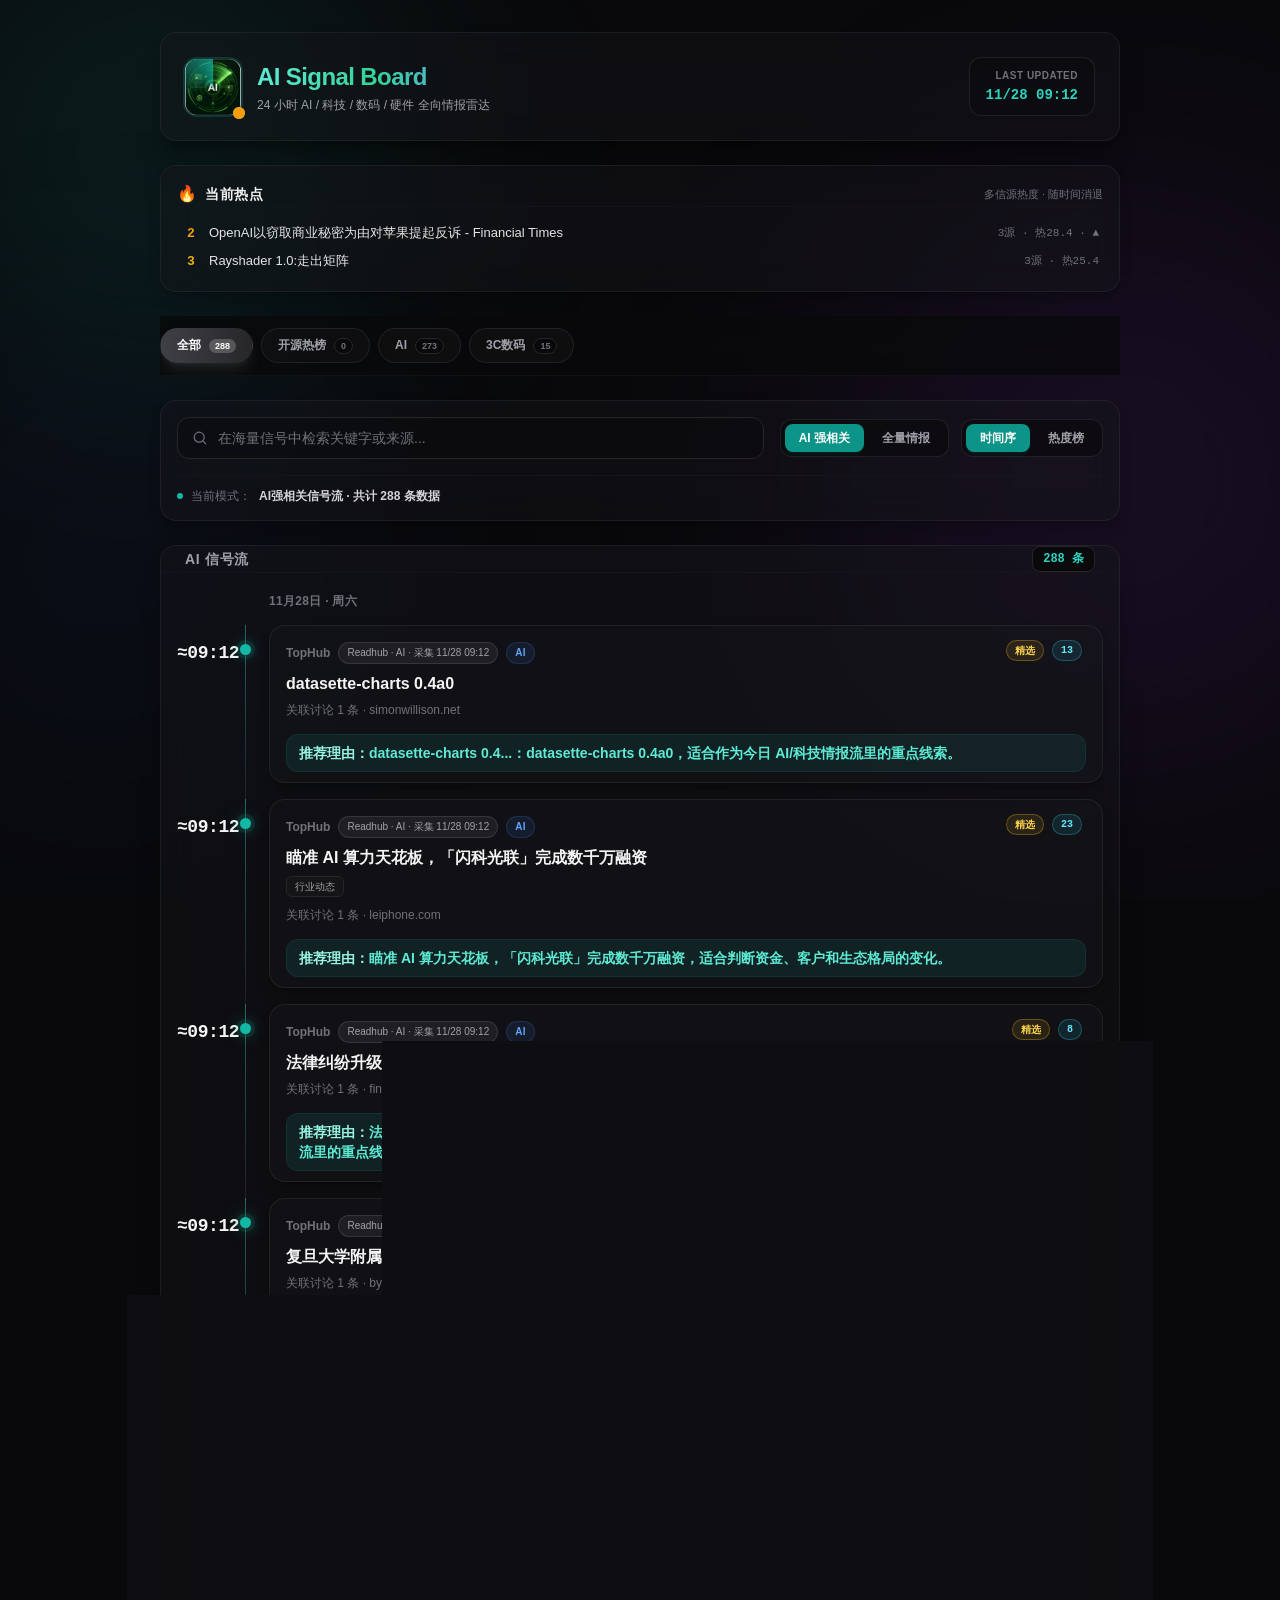
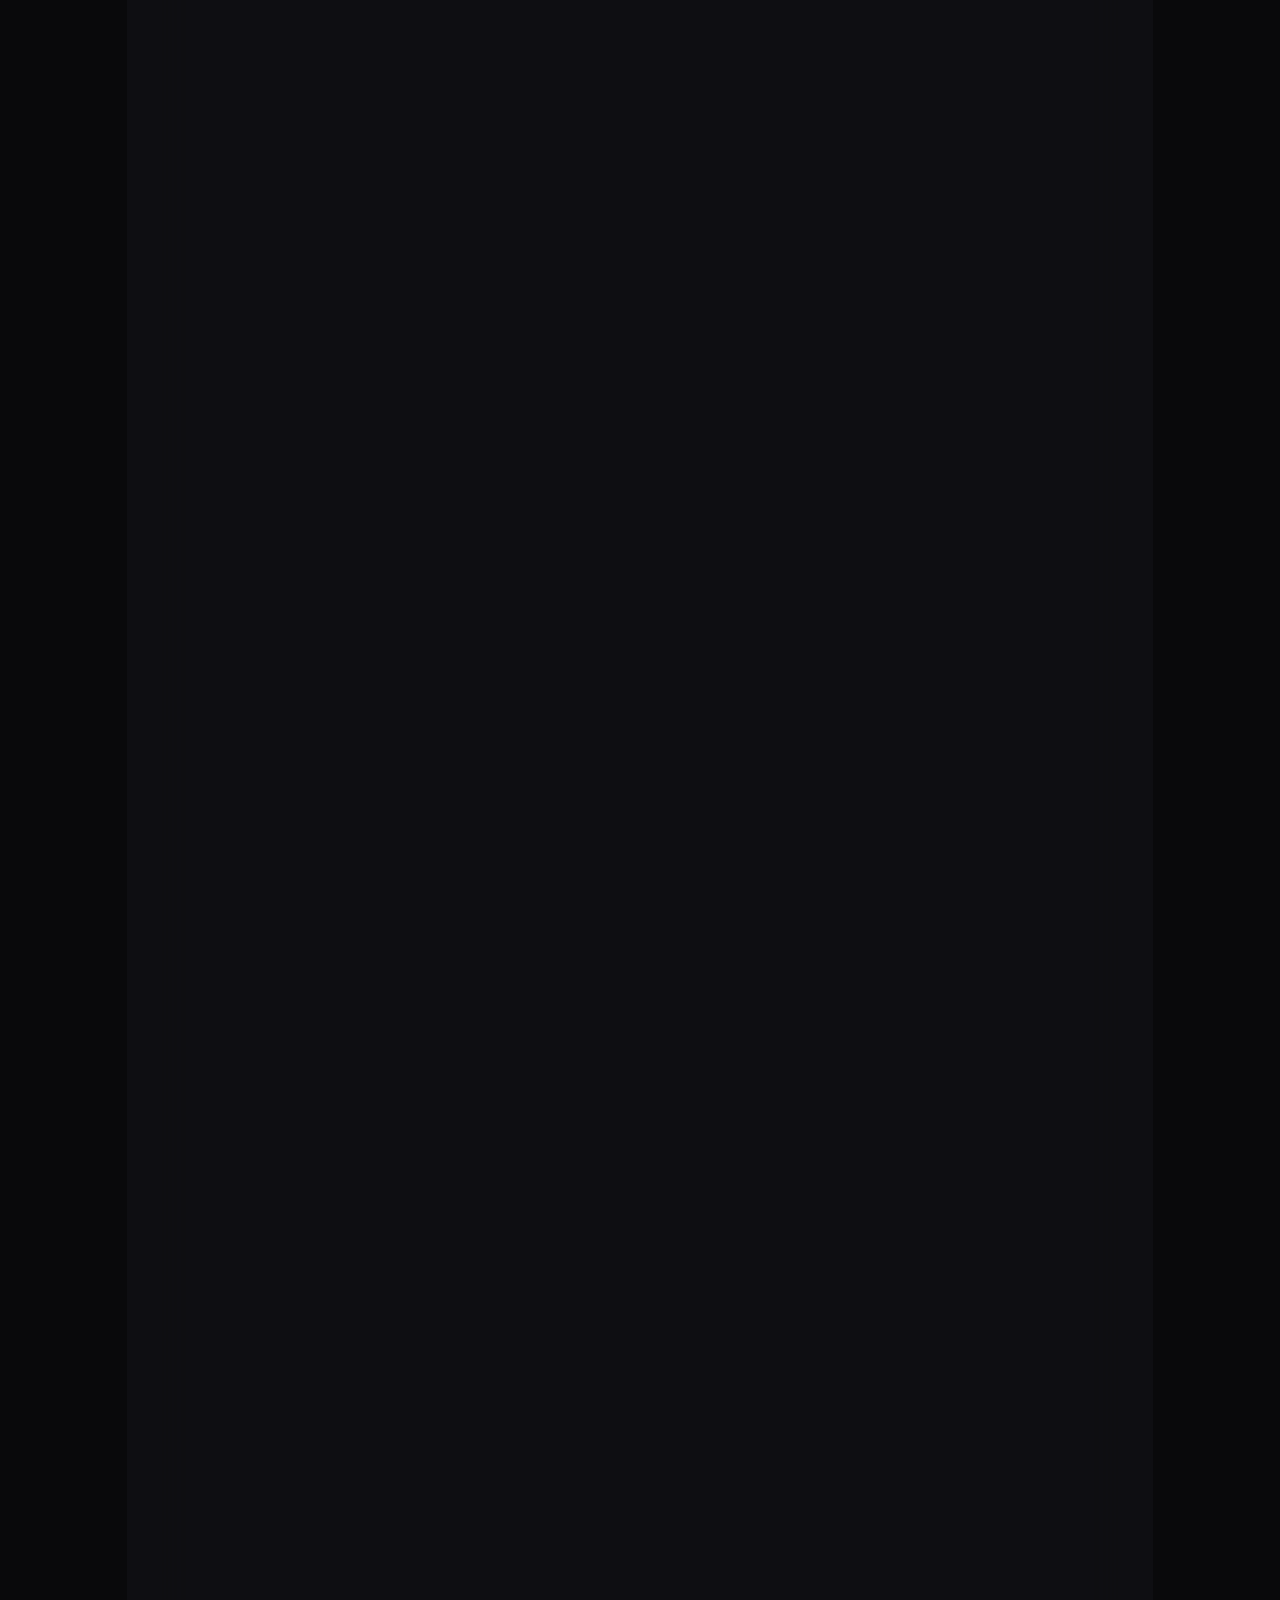
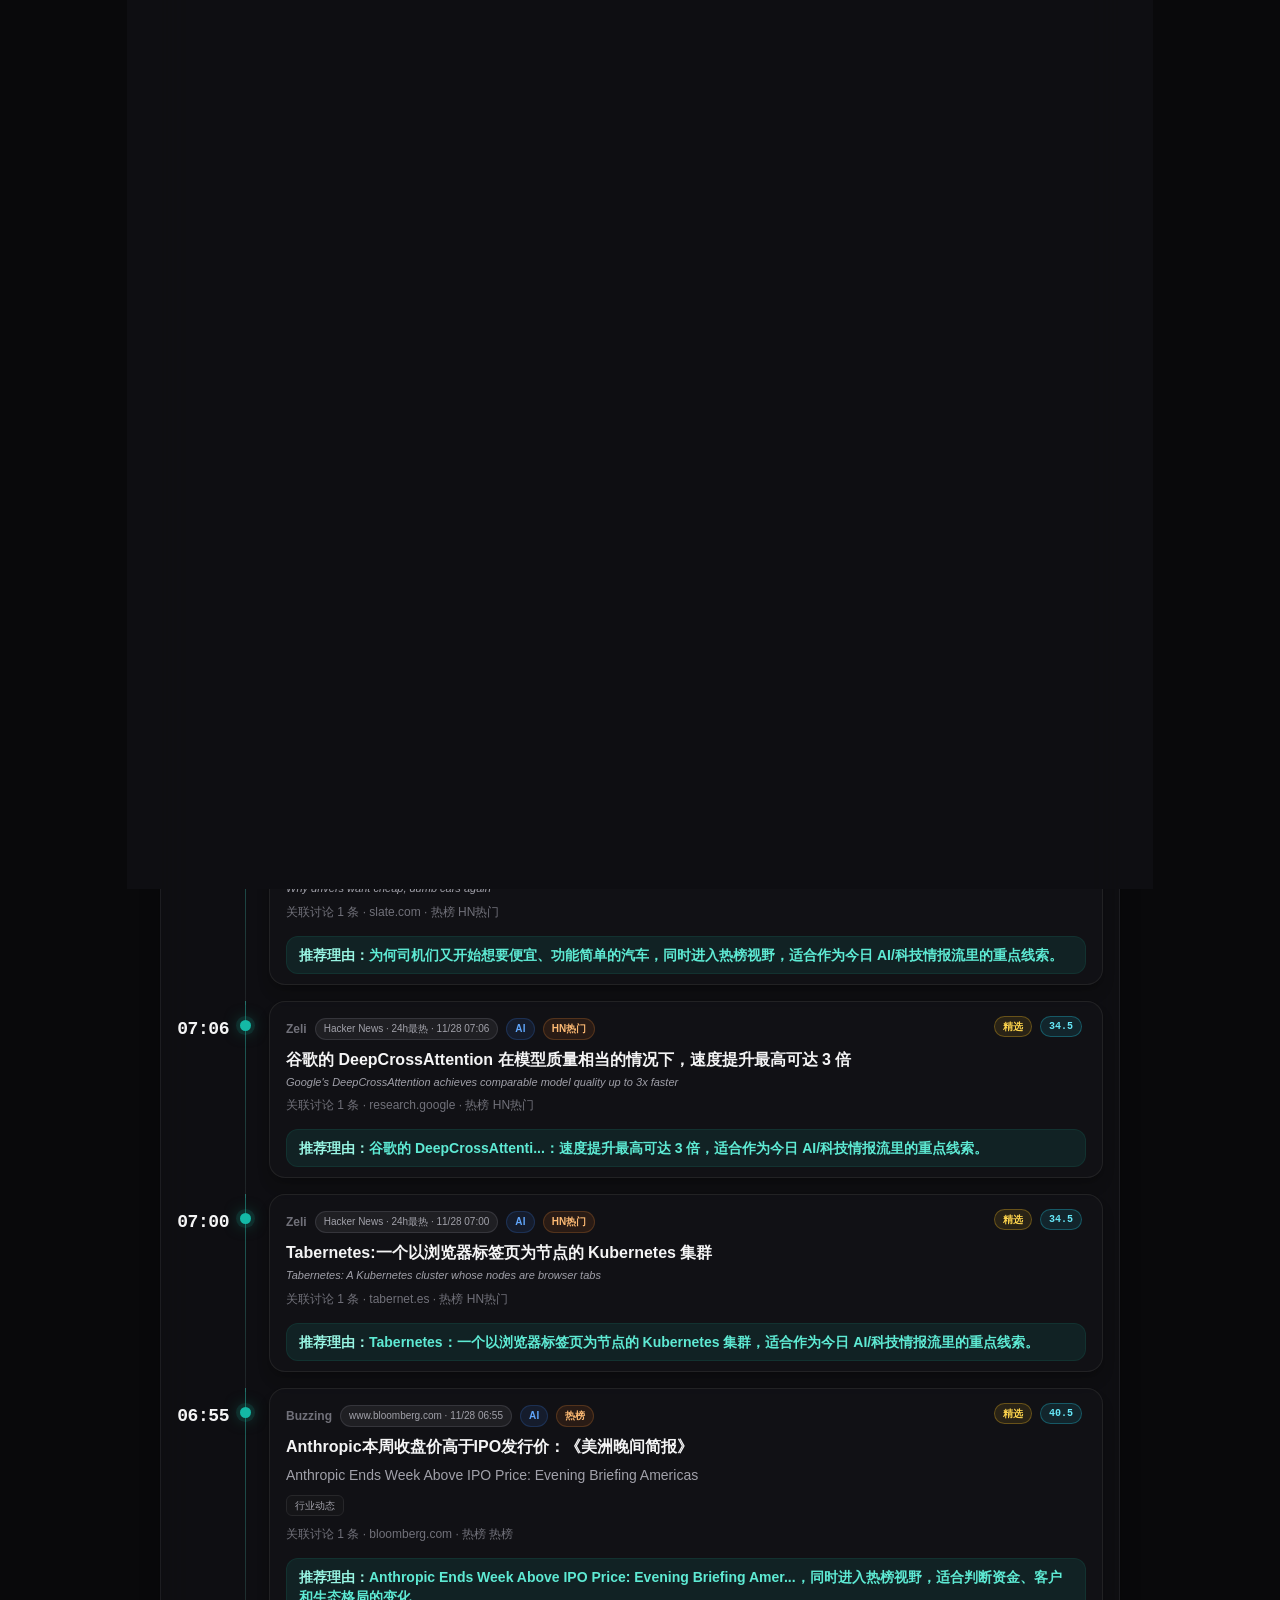
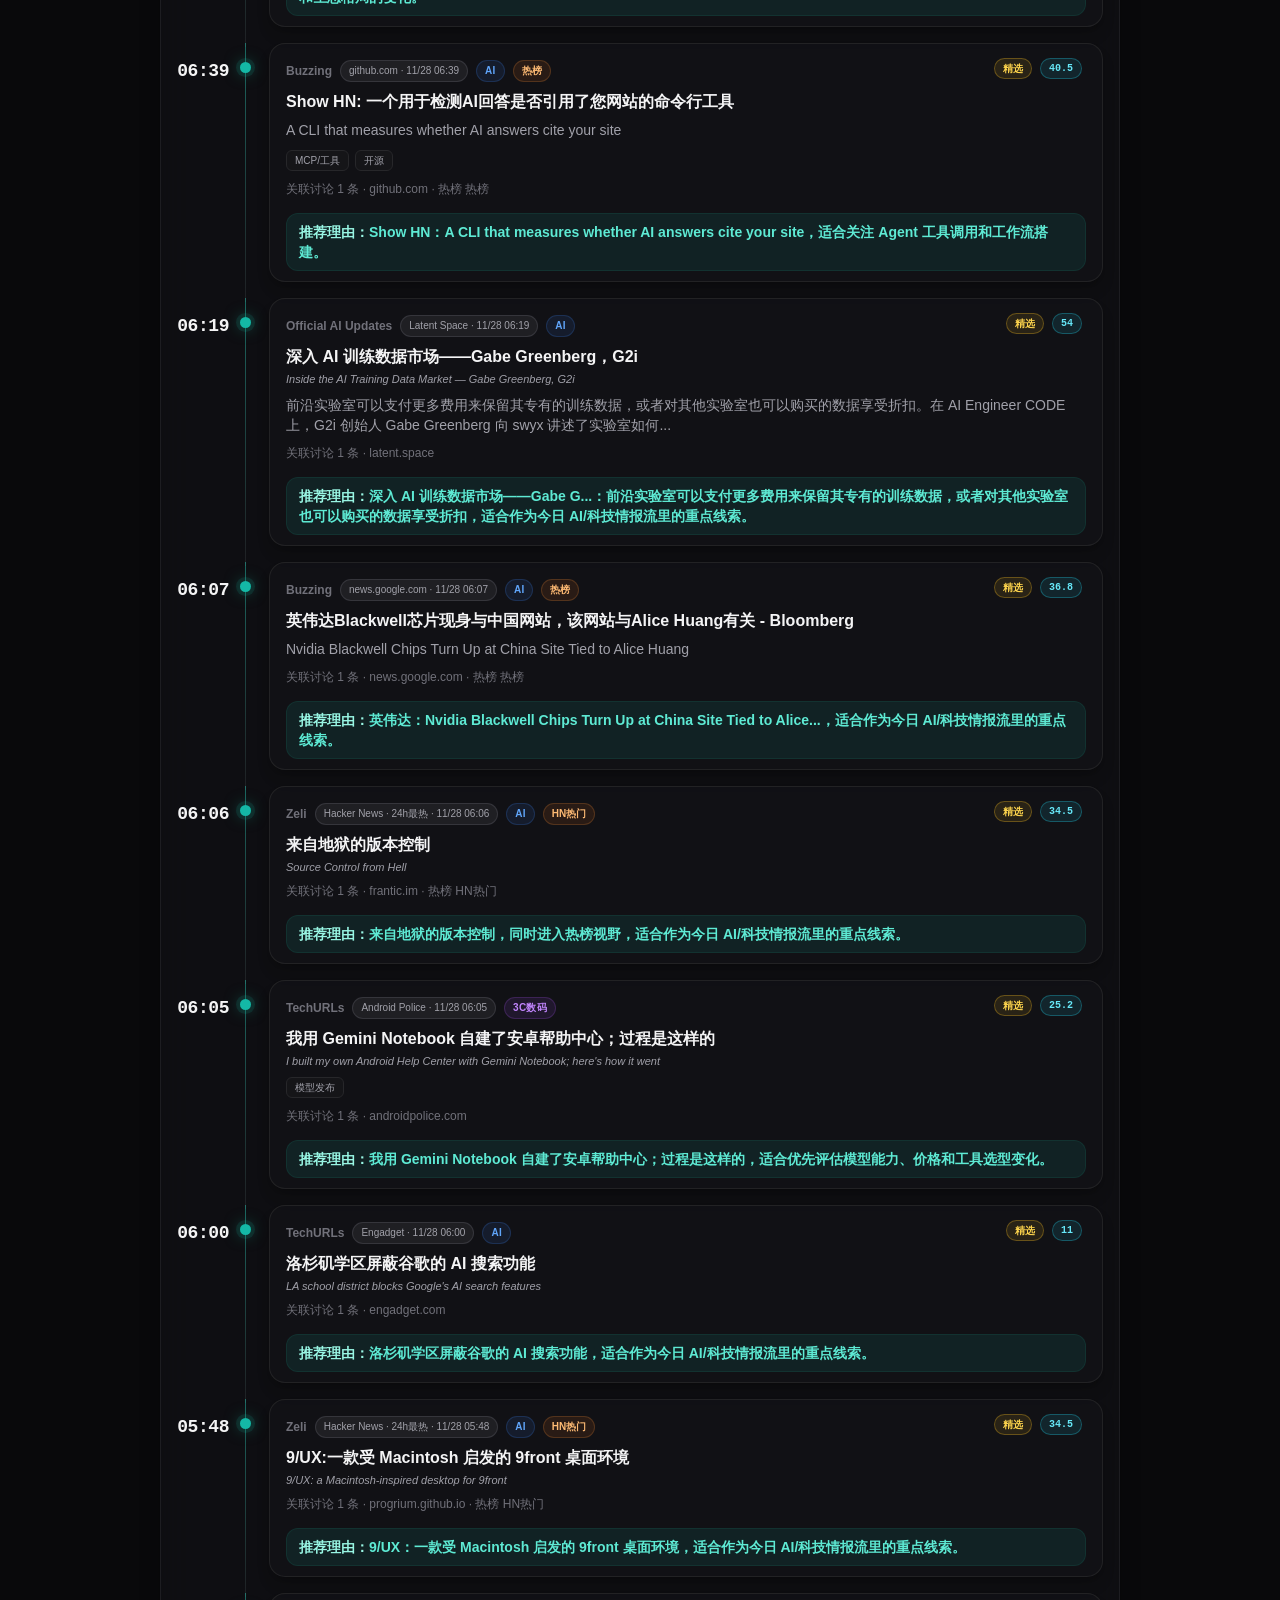
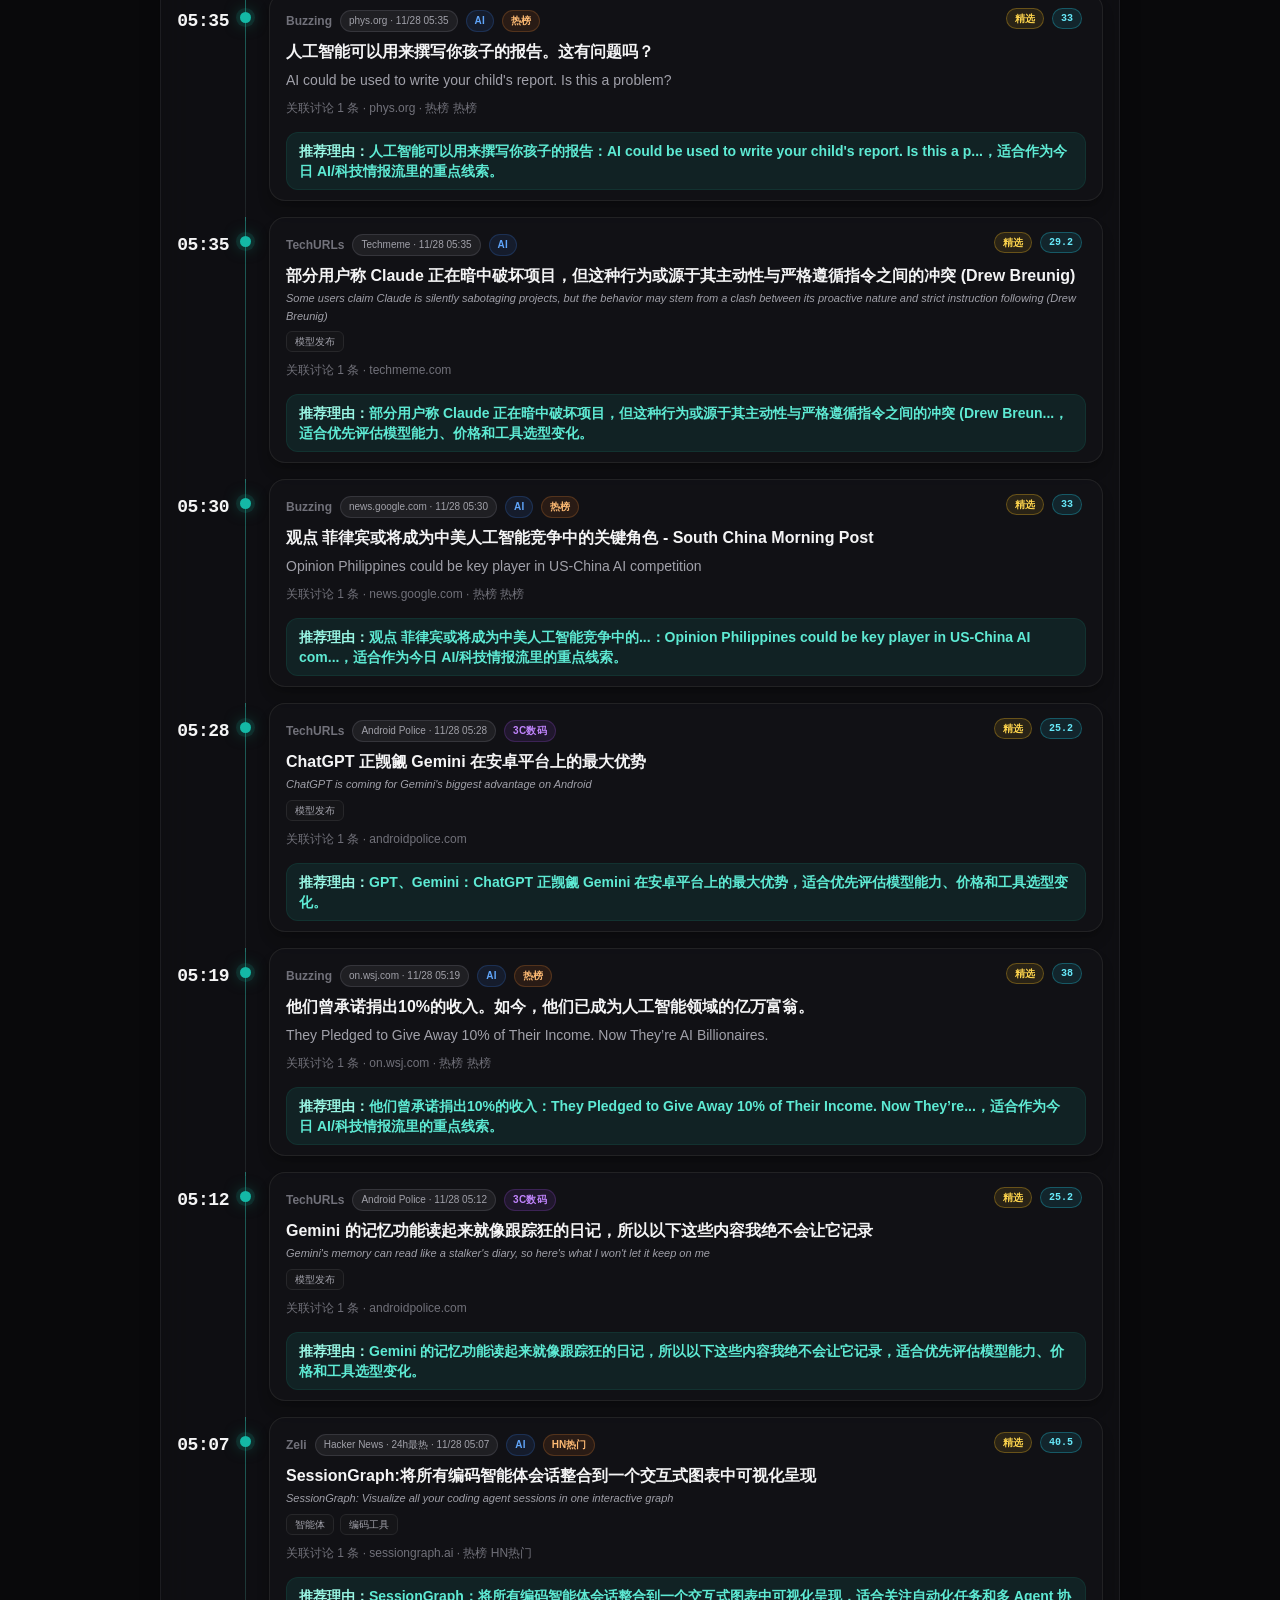
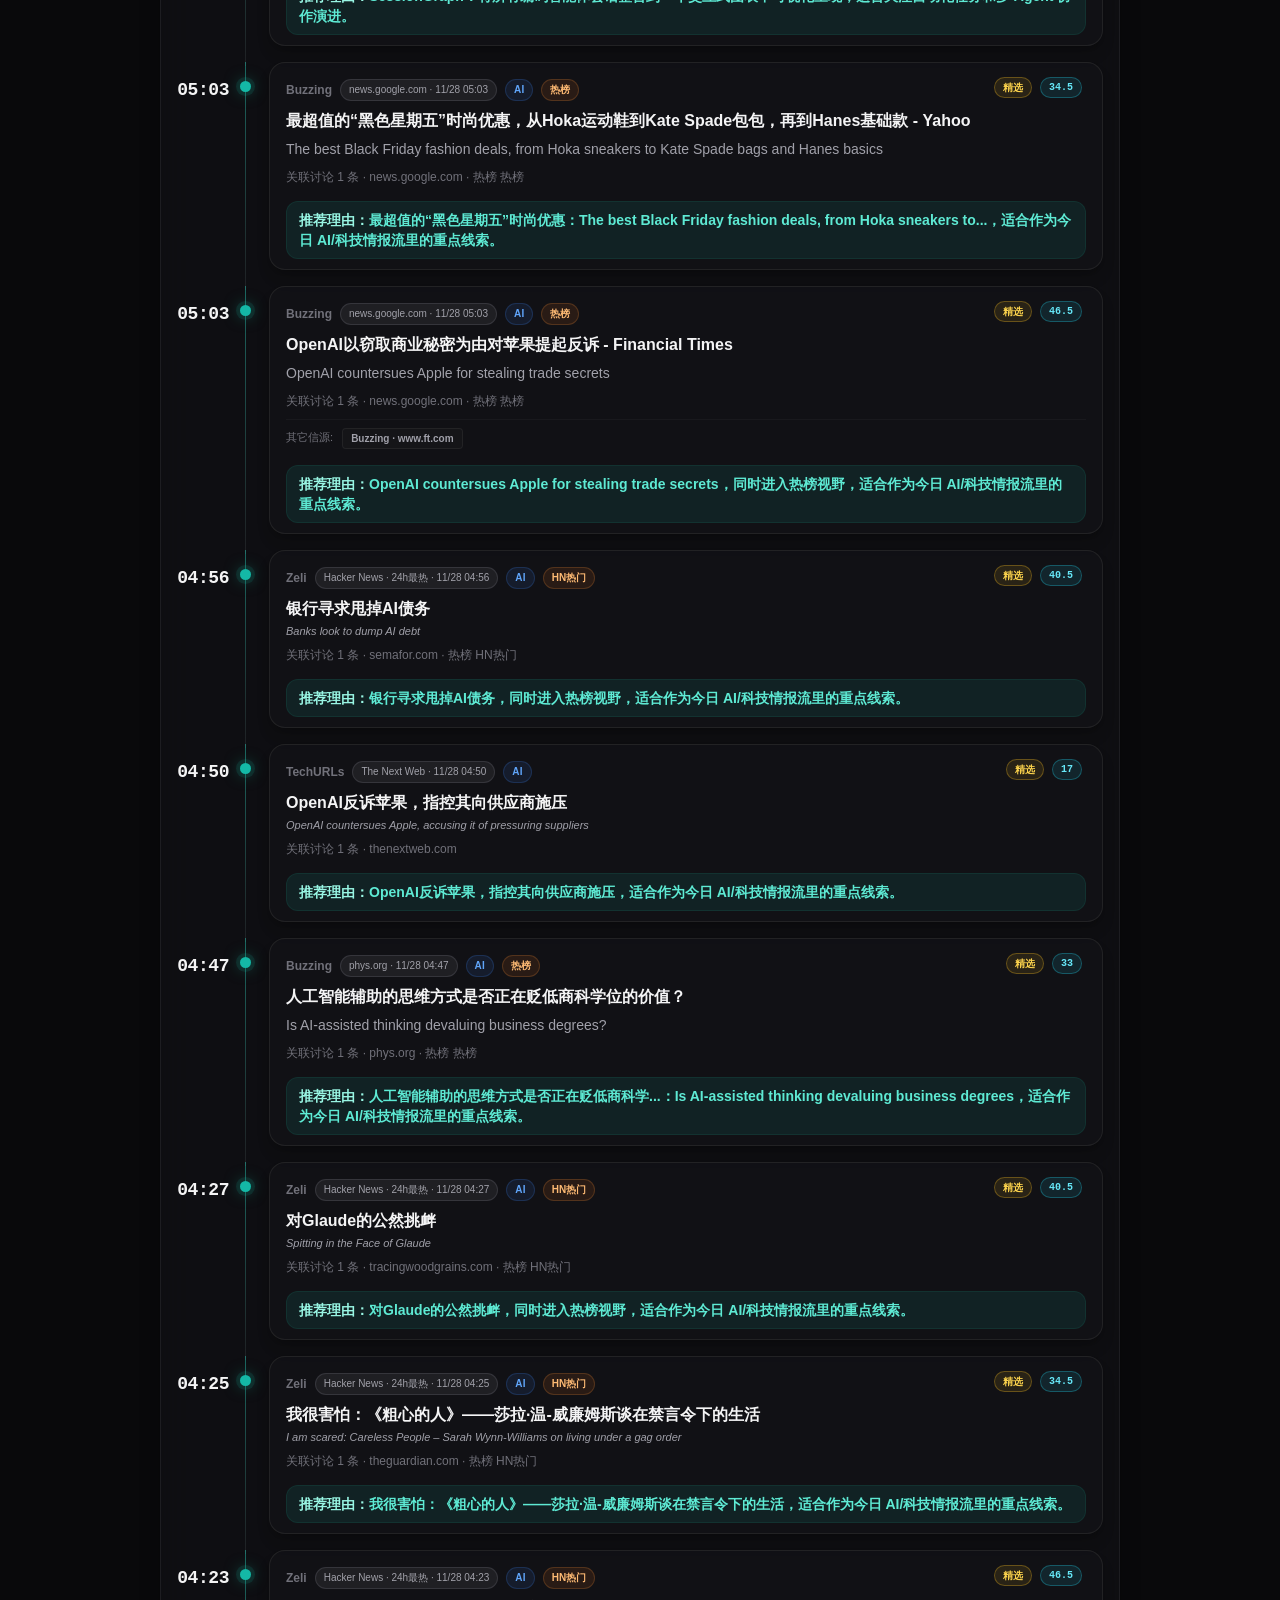
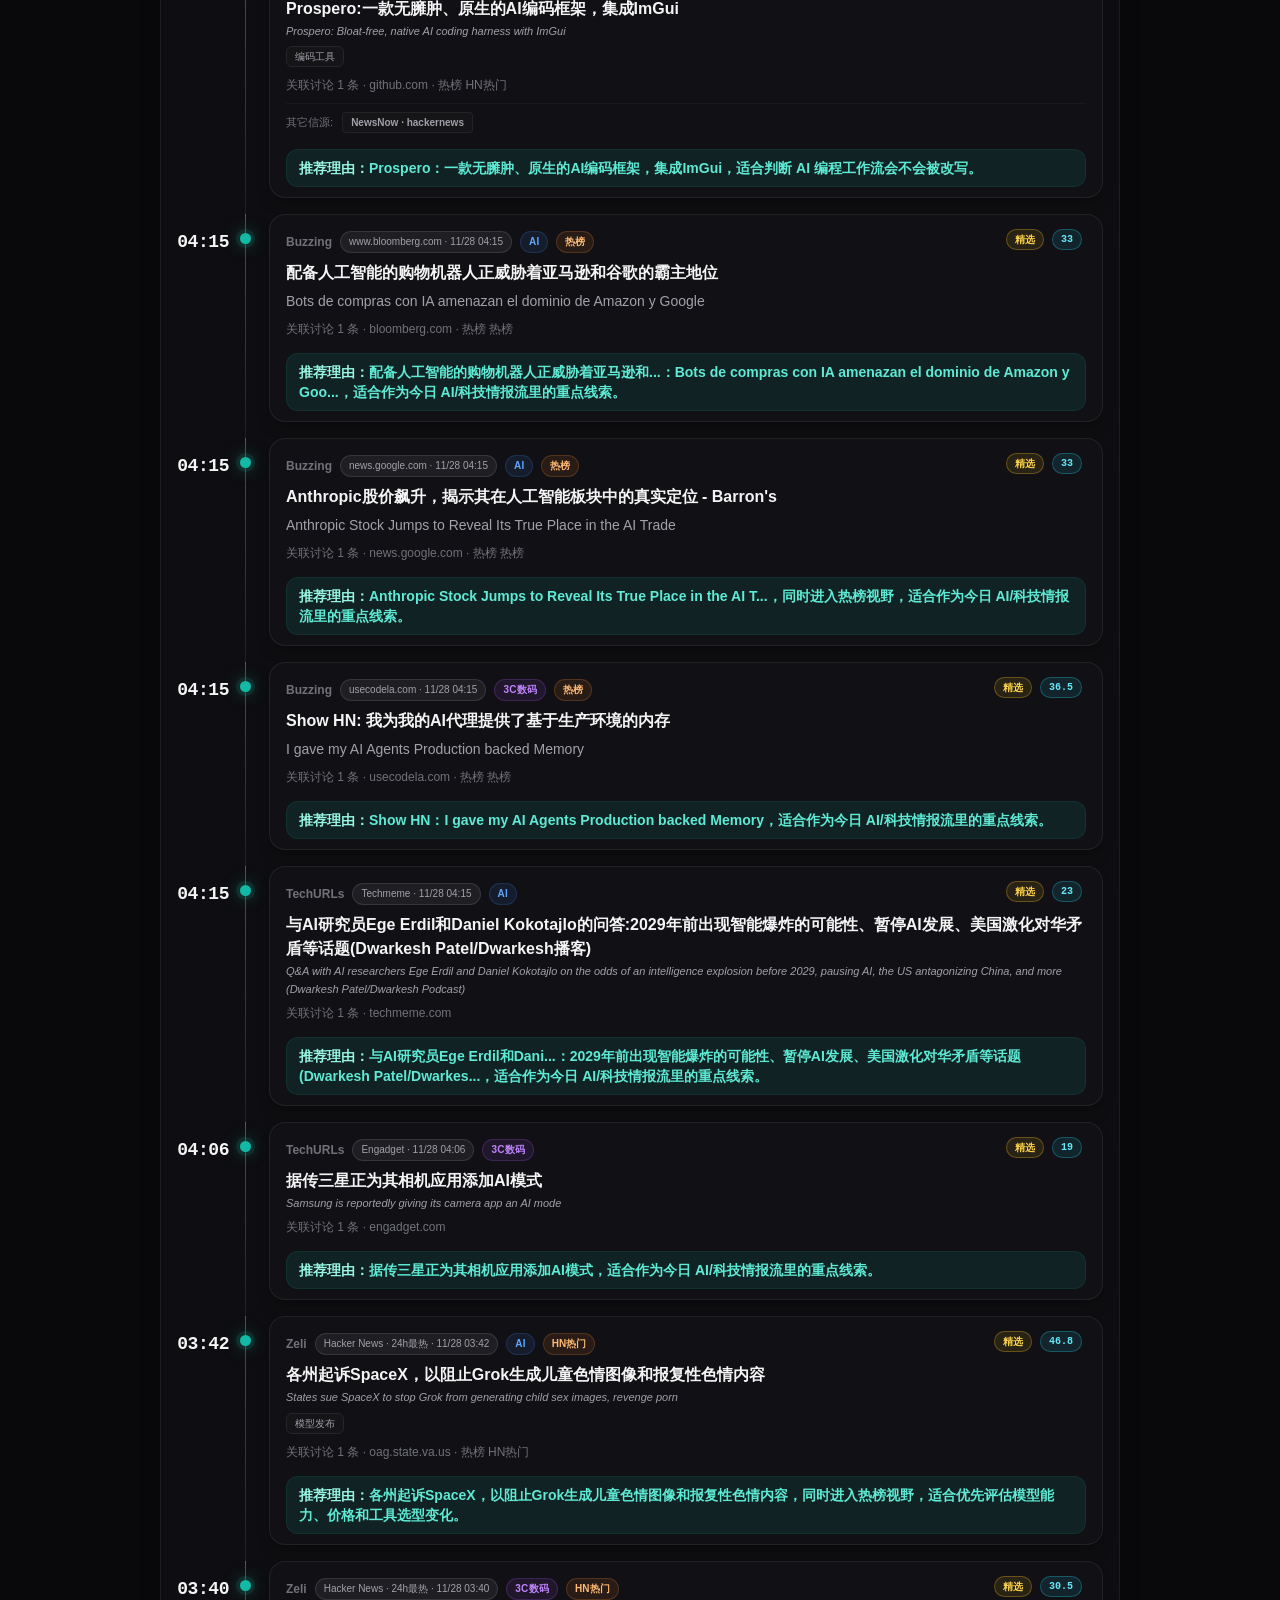
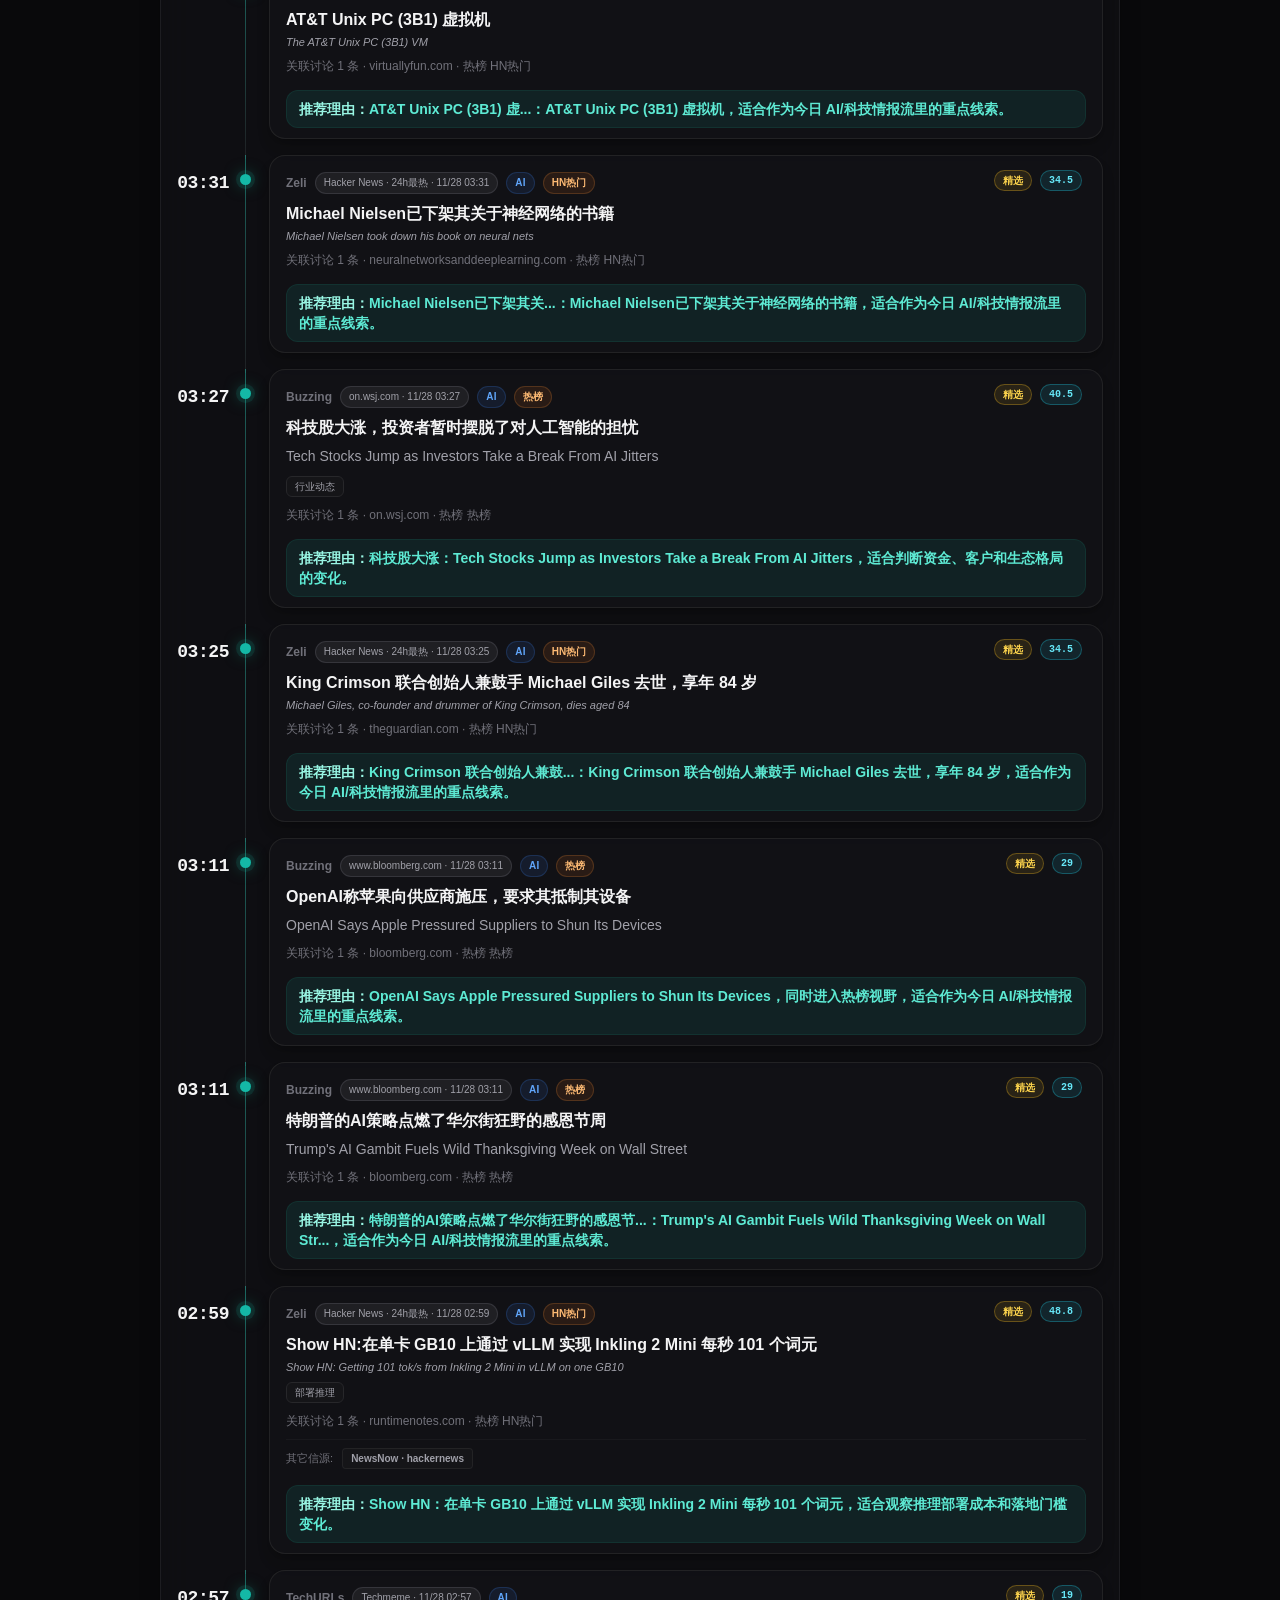
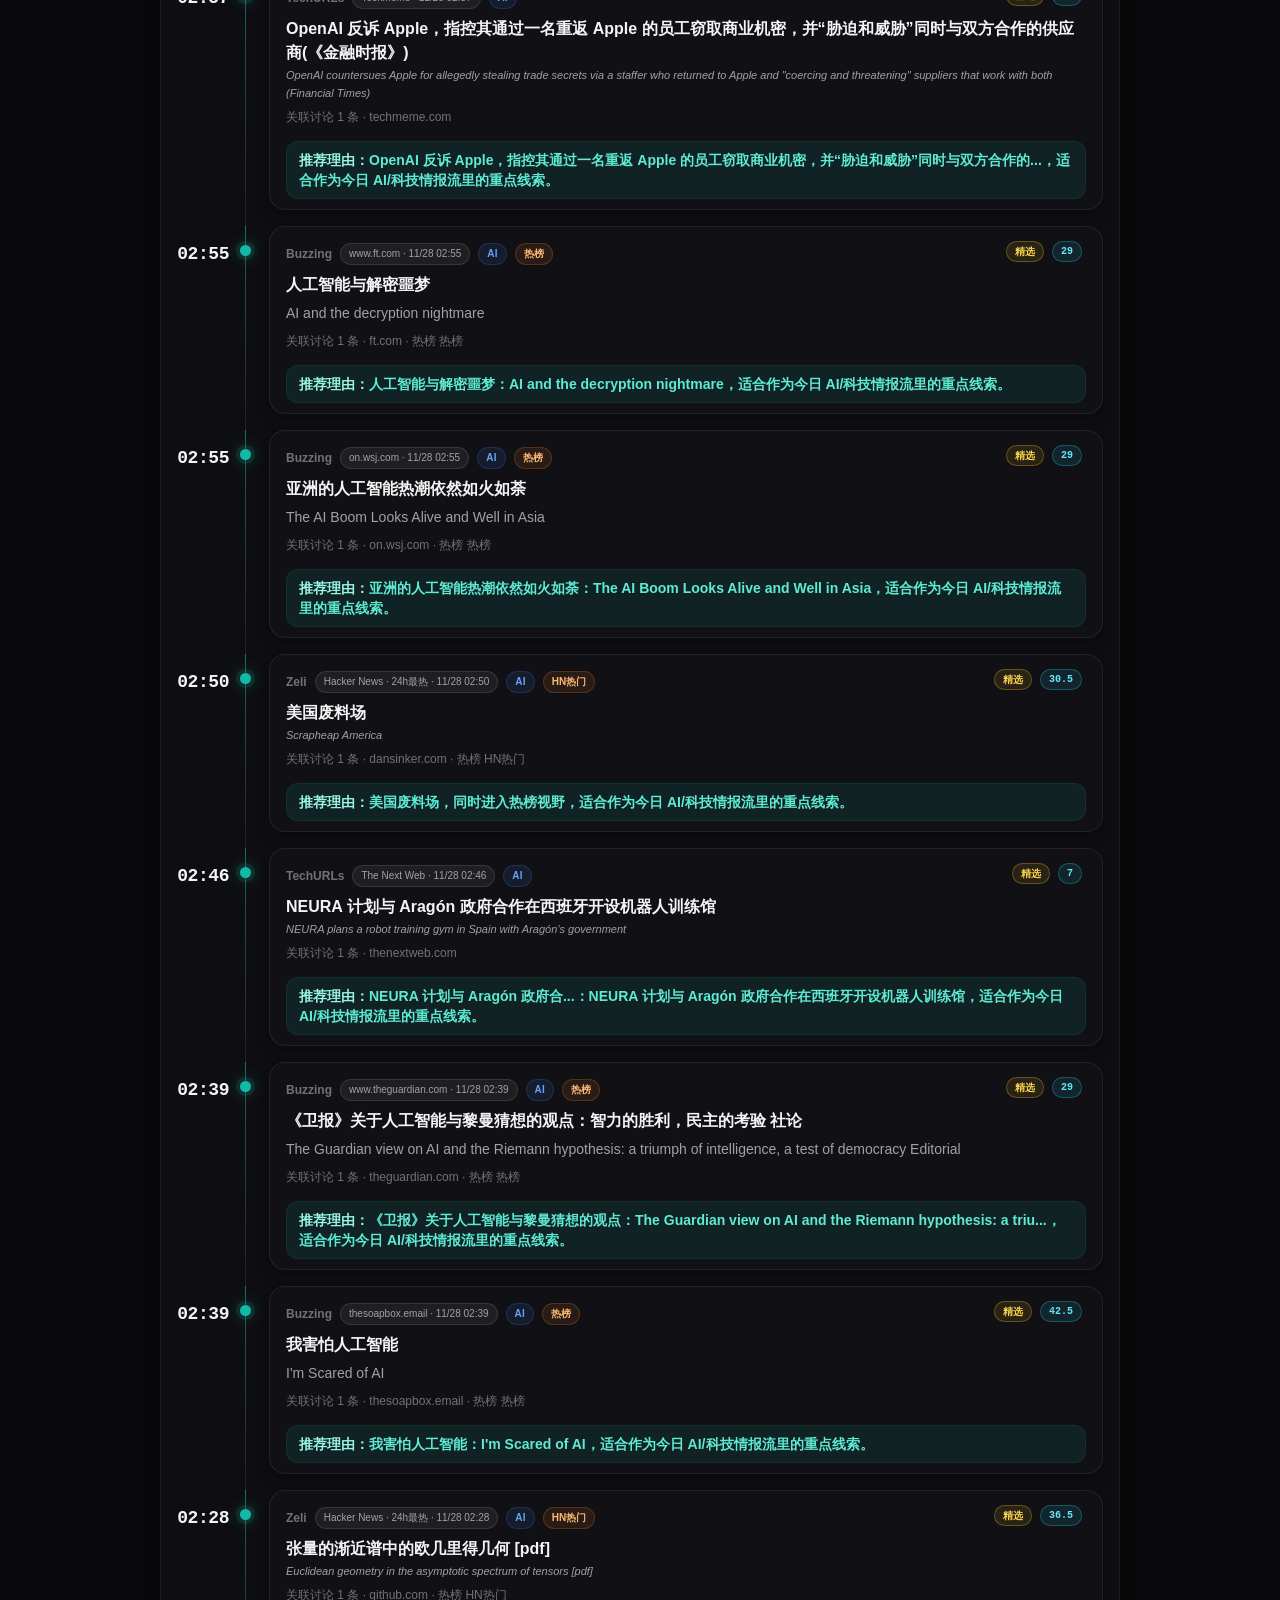
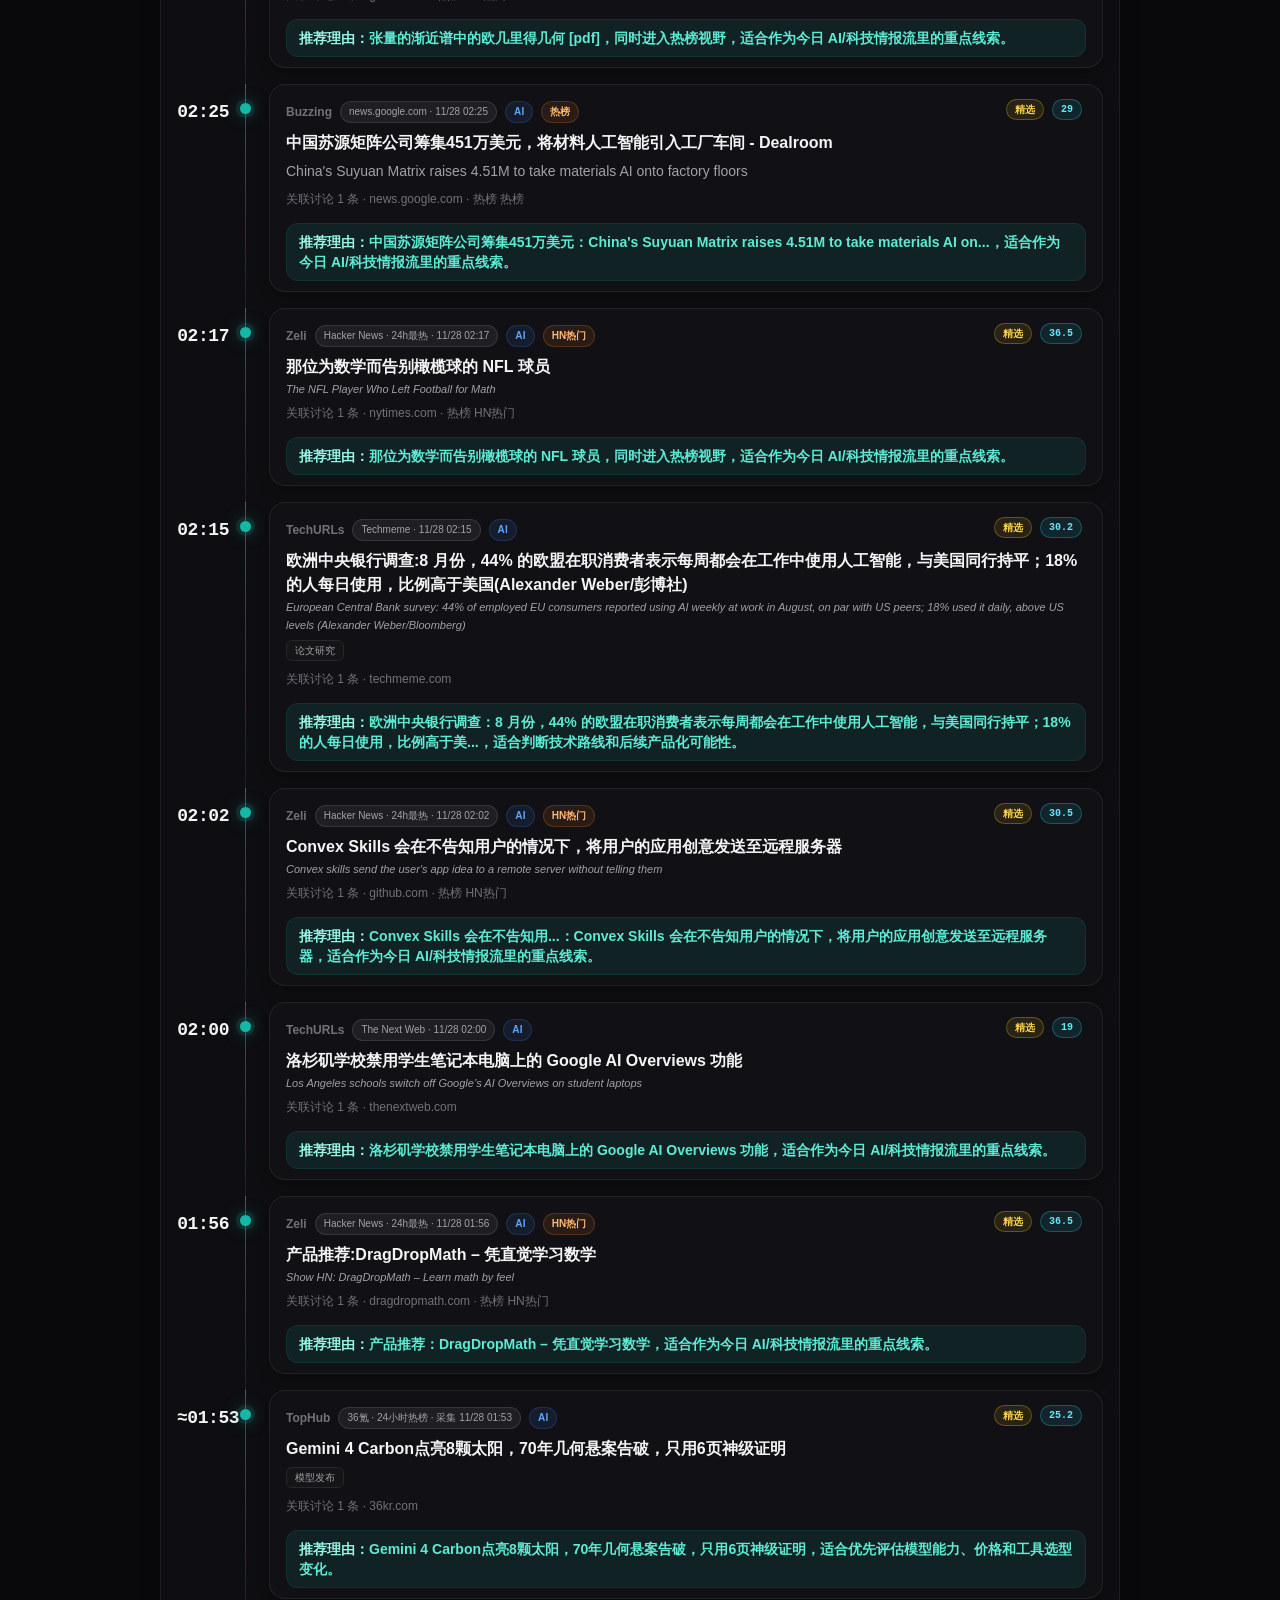
==== commit a6f6d9ea: "chore: update ai news snapshot + prerender" ====
--- a/index.html
+++ b/index.html
@@ -3,7 +3,7 @@
   <head>
     <meta charset="UTF-8" />
     <meta name="viewport" content="width=device-width, initial-scale=1.0" />
-    <title>AI Signal Board — Gemini 4 Carbon点亮8颗太阳，70年几何悬案告破，只用6页神级证明</title>
+    <title>AI Signal Board — datasette-charts 0.4a0</title>
     <link rel="icon" href="./assets/logo-32.webp" type="image/webp" />
     <link rel="apple-touch-icon" href="./assets/logo-180.webp" />
     <link rel="manifest" href="./manifest.json" />
@@ -228,56 +228,56 @@
     </style>
   <!-- PRERENDER:HEAD -->
 <link rel="canonical" href="https://news.my-tv.eu.cc/">
-<meta name="description" content="Gemini 4 Carbon点亮8颗太阳，70年几何悬案告破，只用6页神级证明 / 游戏和影视之后，儒意集团联手腾讯进军AI服务 / 实测 10 个前端 UI 生成开源 Skill｜AI 输出直达上线标准 / GLM5.4和GPT6.1赛马，搞定超级玛丽32关！ / DeepSeek APP突然更新账单，网友：要收费了？">
+<meta name="description" content="datasette-charts 0.4a0 / 瞄准 AI 算力天花板，「闪科光联」完成数千万融资 / 法律纠纷升级！OpenAI 反诉苹果窃取商业机密，指控其阻挠人才流动及供应商合作 / 复旦大学附属肿瘤医院 Science：465 例三阴性乳腺癌，AI 诊断提升复发预测 13.6 个百分点 / 纽约时报新聘 AI 作者被指未披露曾获 Anthropic 股东约 5 万美元津贴">
 <meta property="og:type" content="website">
 <meta property="og:site_name" content="AI Signal Board">
-<meta property="og:title" content="AI Signal Board — Gemini 4 Carbon点亮8颗太阳，70年几何悬案告破，只用6页神级证明">
-<meta property="og:description" content="Gemini 4 Carbon点亮8颗太阳，70年几何悬案告破，只用6页神级证明 / 游戏和影视之后，儒意集团联手腾讯进军AI服务 / 实测 10 个前端 UI 生成开源 Skill｜AI 输出直达上线标准 / GLM5.4和GPT6.1赛马，搞定超级玛丽32关！ / DeepSeek APP突然更新账单，网友：要收费了？">
+<meta property="og:title" content="AI Signal Board — datasette-charts 0.4a0">
+<meta property="og:description" content="datasette-charts 0.4a0 / 瞄准 AI 算力天花板，「闪科光联」完成数千万融资 / 法律纠纷升级！OpenAI 反诉苹果窃取商业机密，指控其阻挠人才流动及供应商合作 / 复旦大学附属肿瘤医院 Science：465 例三阴性乳腺癌，AI 诊断提升复发预测 13.6 个百分点 / 纽约时报新聘 AI 作者被指未披露曾获 Anthropic 股东约 5 万美元津贴">
 <meta name="twitter:card" content="summary_large_image">
-<meta name="twitter:title" content="AI Signal Board — Gemini 4 Carbon点亮8颗太阳，70年几何悬案告破，只用6页神级证明">
-<meta name="twitter:description" content="Gemini 4 Carbon点亮8颗太阳，70年几何悬案告破，只用6页神级证明 / 游戏和影视之后，儒意集团联手腾讯进军AI服务 / 实测 10 个前端 UI 生成开源 Skill｜AI 输出直达上线标准 / GLM5.4和GPT6.1赛马，搞定超级玛丽32关！ / DeepSeek APP突然更新账单，网友：要收费了？">
+<meta name="twitter:title" content="AI Signal Board — datasette-charts 0.4a0">
+<meta name="twitter:description" content="datasette-charts 0.4a0 / 瞄准 AI 算力天花板，「闪科光联」完成数千万融资 / 法律纠纷升级！OpenAI 反诉苹果窃取商业机密，指控其阻挠人才流动及供应商合作 / 复旦大学附属肿瘤医院 Science：465 例三阴性乳腺癌，AI 诊断提升复发预测 13.6 个百分点 / 纽约时报新聘 AI 作者被指未披露曾获 Anthropic 股东约 5 万美元津贴">
 <meta property="og:url" content="https://news.my-tv.eu.cc/">
 <meta property="og:image" content="https://news.my-tv.eu.cc/assets/social-preview.png">
 <meta name="twitter:image" content="https://news.my-tv.eu.cc/assets/social-preview.png">
-<script type="application/ld+json">{"@context":"https://schema.org","@type":"ItemList","name":"AI Signal Board — 24h AI 新闻","dateModified":"2026-11-27T17:53:09.378785Z","itemListElement":[{"@type":"ListItem","position":1,"url":"https://www.36kr.com/p/4087355247540614","name":"Gemini 4 Carbon点亮8颗太阳，70年几何悬案告破，只用6页神级证明"},{"@type":"ListItem","position":2,"url":"https://www.36kr.com/p/4086757655231105","name":"游戏和影视之后，儒意集团联手腾讯进军AI服务"},{"@type":"ListItem","position":3,"url":"https://juejin.cn/post/7712021656399462415","name":"实测 10 个前端 UI 生成开源 Skill｜AI 输出直达上线标准"},{"@type":"ListItem","position":4,"url":"https://juejin.cn/post/7711983801211895844","name":"GLM5.4和GPT6.1赛马，搞定超级玛丽32关！"},{"@type":"ListItem","position":5,"url":"https://www.qbitai.com/2026/11/513305.html","name":"DeepSeek APP突然更新账单，网友：要收费了？"},{"@type":"ListItem","position":6,"url":"https://www.mittrchina.com/news/detail/17302","name":"xAI 创始成员张国栋新公司 Epochal 亮相，推出 AI「时光机」Time Portal"},{"@type":"ListItem","position":7,"url":"https://www.leiphone.com/category/ai/iWUKWuRp4AmJ6dZE.html","name":"Anthropic 放出 Claude Ship：内部 PR 合并量 3 个月翻倍，回滚比例下降超 40%"},{"@type":"ListItem","position":8,"url":"https://www.aibase.com/zh/news/32579","name":"30B 击败 120B！Sakana AI 发布 Namazu Small：以 3B 激活参数终结企业级 AI 的「算力焦虑」"},{"@type":"ListItem","position":9,"url":"https://www.leiphone.com/category/ai/IMi92BFX4KU0R8uh.html","name":"OpenAI、Anthropic 内部出现分歧：AI 能力增长太快，模型隐藏行为，监测开始系统失灵？"},{"@type":"ListItem","position":10,"url":"https://www.aibase.com/zh/news/32577","name":"JetBrains 调查近 3 万开发者：96% 已在用 AI 工具，但 46% 感到对代码的归属感下降"},{"@type":"ListItem","position":11,"url":"https://www.leiphone.com/category/industrynews/iJ0tw7k1kHDs5zjT.html","name":"美团 2026 年三季报：营收 1156 亿元，AI 经营工作台「妙手」已服务 200 万商家"},{"@type":"ListItem","position":12,"url":"https://www.leiphone.com/category/industrynews/szJUnXEhChJQgJHZ.html","name":"支付宝车载助手 3.0 发布，助力智能座舱打造下一代可靠可信生活服务"},{"@type":"ListItem","position":13,"url":"https://www.aibase.com/zh/news/32571","name":"SAP 被曝拟裁至少 1 万人押注「AI 优先」：波及全球 9% 员工，重点砍产品与工程和销售"},{"@type":"ListItem","position":14,"url":"https://www.163.com/dy/article/LCPAASNL0531MV2B.html","name":"AI 医疗，奇点将至"},{"@type":"ListItem","position":15,"url":"https://www.producthunt.com/products/depost-ai","name":"Depost AI"},{"@type":"ListItem","position":16,"url":"https://www.producthunt.com/products/spark-ai-7","name":"Spark AI"},{"@type":"ListItem","position":17,"url":"https://www.producthunt.com/products/prosed-turn-your-content-into-a-book","name":"Prosed AI 2.0 + MCP"},{"@type":"ListItem","position":18,"url":"https://www.oschina.net/news/503868","name":"【AI 智能运维平台】本周更新：编排中心支持将智能体生成的文件发送IM群webhook"},{"@type":"ListItem","position":19,"url":"https://www.oschina.net/news/503822/agents-are-very-harsh-customers","name":"微软 Copilot 负责人：很多软件的主要客户以后不再是人类"},{"@type":"ListItem","position":20,"url":"https://www.oschina.net/news/503750/google-deepmind-genie-4","name":"谷歌世界模型 Genie 4 更新，支持“实时”更改世界"},{"@type":"ListItem","position":21,"url":"https://juejin.cn/post/7712564916964065299","name":"前端和后端，转 AI 全栈怎么转"},{"@type":"ListItem","position":22,"url":"https://juejin.cn/post/7712307777096007720","name":"我写的 12 个 AI Skill，三个月后 8 个在吃空饷"},{"@type":"ListItem","position":23,"url":"https://juejin.cn/post/7711915892027883535","name":"货拉拉大数据智能运维AI Agent探索实践"},{"@type":"ListItem","position":24,"url":"https://juejin.cn/post/7711896764835643392","name":"有了豆包工作、WorkBuddy 和 Codex，为什么商业视觉还是造不出“大一统”Agent？从一维对话流到二维场景树的工程拆解"},{"@type":"ListItem","position":25,"url":"https://juejin.cn/post/7712619868504014888","name":"Spring AI 2.1 正式发布 ，新增一个重要功能"},{"@type":"ListItem","position":26,"url":"https://www.aibase.com/news/32580","name":"Claude 能写代码也能审批合并了：Anthropic 拆开职责防“自审自批”，PR 合并量 3 个月翻倍"},{"@type":"ListItem","position":27,"url":"https://www.bloomberg.com/news/articles/2026-11-27/anthropic-shares-jump-after-volatile-first-week-since-record-ipo","name":"Anthropic股价飙升，此前经历了IPO以来的首周剧烈波动"},{"@type":"ListItem","position":28,"url":"https://www.bloomberg.com/news/articles/2026-11-26/asian-stock-futures-signal-gains-oil-climbs-again-markets-wrap","name":"受人工智能板块上涨提振，标普500指数有望创下自2025年4月以来最佳单周表现：市场综述"},{"@type":"ListItem","position":29,"url":"https://reut.rs/3WUFasa","name":"受人工智能需求推动，台湾经济增速预计将创下近50年来新高"},{"@type":"ListItem","position":30,"url":"https://github.com/Lab700xOrg/aisbom/blob/main/docs/bypass-scorecard.md","name":"Show HN: AIsbom——机器学习模型扫描工具，现已公开其未能检测到的模型清单"}]}</script>
+<script type="application/ld+json">{"@context":"https://schema.org","@type":"ItemList","name":"AI Signal Board — 24h AI 新闻","dateModified":"2026-11-28T01:12:22.694129Z","itemListElement":[{"@type":"ListItem","position":1,"url":"https://simonwillison.net/2026/Nov/27/datasette-charts","name":"datasette-charts 0.4a0"},{"@type":"ListItem","position":2,"url":"https://www.leiphone.com/category/ai/ilqJyKclWkhaWIps.html","name":"瞄准 AI 算力天花板，「闪科光联」完成数千万融资"},{"@type":"ListItem","position":3,"url":"https://finance.jrj.com.cn/2026/11/28070859307359.shtml","name":"法律纠纷升级！OpenAI 反诉苹果窃取商业机密，指控其阻挠人才流动及供应商合作"},{"@type":"ListItem","position":4,"url":"https://bydrug.pharmcube.com/news/detail/1de1d822feffe4be70116abf0d1359b0","name":"复旦大学附属肿瘤医院 Science：465 例三阴性乳腺癌，AI 诊断提升复发预测 13.6 个百分点"},{"@type":"ListItem","position":5,"url":"https://www.techflowpost.com/zh-CN/newsletter/147303","name":"纽约时报新聘 AI 作者被指未披露曾获 Anthropic 股东约 5 万美元津贴"},{"@type":"ListItem","position":6,"url":"https://www.ithome.com/1/033/790.htm","name":"IT 管理员称微软 Copilot 可擅自修改企业 OneDrive / SharePoint 文件，恐引合规风险"},{"@type":"ListItem","position":7,"url":"https://www.techradar.com/pro/deals-on-mini-pcs-that-can-run-local-llms-i-tested-six-that-take-ai-processing-to-the-next-level","name":"我测试了来自 GMKtec、Geekom、Minisforum 和 MSI 的 6 款 AI 迷你电脑，用于本地运行 LLM——以下是“黑色星期五”值得购买的产品"},{"@type":"ListItem","position":8,"url":"https://www.gelonghui.com/live/2784020","name":"迪士尼首席技术官在 AI 初创公司 Character.ai 破产案中收到传票"},{"@type":"ListItem","position":9,"url":"https://juejin.cn/post/7711983801211322404","name":"AI 做的小工具，怎样交给同事用？"},{"@type":"ListItem","position":10,"url":"https://tesseracted.com/experiments-llm-os","name":"Show HN: 一个仅52 KB的WebAssembly引擎，可在浏览器标签页中运行Qwen3.5-2B"},{"@type":"ListItem","position":11,"url":"https://hardware.slashdot.org/story/26/11/28/0022257/chinese-data-center-tied-to-alice-huang-found-using-nvidias-powerful-ai-chips","name":"与 Alice Huang 有关联的中国数据中心被发现使用英伟达的先进 AI 芯片"},{"@type":"ListItem","position":12,"url":"https://news.ycombinator.com/item?id=50672873","name":"Show HN: OpenMessageBoard：面向人类和人工智能代理的消息板规范"},{"@type":"ListItem","position":13,"url":"https://daringfireball.net/linked/2026/11/27/openai-countersues-apple","name":"OpenAI 反诉苹果窃取商业机密"},{"@type":"ListItem","position":14,"url":"https://phys.org/news/2026-11-ai-simulates-electron-longer-conventional.html","name":"与传统的量子计算相比，人工智能对电子跃迁的模拟时间要长得多"},{"@type":"ListItem","position":15,"url":"https://www.ft.com/content/1a29e62d-b18d-4bad-937d-34f3eae0587a?syn-25a6b1a6=1","name":"人工智能能破解加密吗？"},{"@type":"ListItem","position":16,"url":"https://news.ycombinator.com/item?id=50672702","name":"我被一名人工智能代理雇佣了"},{"@type":"ListItem","position":17,"url":"https://slate.com/business/2026/11/dumb-cars-cheap-low-tech.html","name":"为何司机们又开始想要便宜、功能简单的汽车"},{"@type":"ListItem","position":18,"url":"https://research.google/blog/supercharging-transformer-residual-connections","name":"谷歌的 DeepCrossAttention 在模型质量相当的情况下，速度提升最高可达 3 倍"},{"@type":"ListItem","position":19,"url":"https://tabernet.es","name":"Tabernetes:一个以浏览器标签页为节点的 Kubernetes 集群"},{"@type":"ListItem","position":20,"url":"https://www.bloomberg.com/news/newsletters/2026-11-27/anthropic-ends-week-above-ipo-price-evening-briefing-americas","name":"Anthropic本周收盘价高于IPO发行价：《美洲晚间简报》"},{"@type":"ListItem","position":21,"url":"https://github.com/routeflags/ai-citation-monitor","name":"Show HN: 一个用于检测AI回答是否引用了您网站的命令行工具"},{"@type":"ListItem","position":22,"url":"https://latent.space/p/inside_the_ai_training_data_market_gabe_greenberg_g2i","name":"深入 AI 训练数据市场——Gabe Greenberg，G2i"},{"@type":"ListItem","position":23,"url":"https://news.google.com/rss/articles/[base64]?oc=5\u0026hl=en-CA\u0026gl=CA\u0026ceid=CA%3Aen","name":"英伟达Blackwell芯片现身与中国网站，该网站与Alice Huang有关 - Bloomberg"},{"@type":"ListItem","position":24,"url":"https://frantic.im/git","name":"来自地狱的版本控制"},{"@type":"ListItem","position":25,"url":"https://www.androidpolice.com/i-built-my-own-android-help-center-with-gemini-notebook-heres-how-it-went","name":"我用 Gemini Notebook 自建了安卓帮助中心；过程是这样的"},{"@type":"ListItem","position":26,"url":"https://www.engadget.com/2329851/la-school-district-blocks-google-ai-search-features","name":"洛杉矶学区屏蔽谷歌的 AI 搜索功能"},{"@type":"ListItem","position":27,"url":"https://progrium.github.io/9ux","name":"9/UX:一款受 Macintosh 启发的 9front 桌面环境"},{"@type":"ListItem","position":28,"url":"https://phys.org/news/2026-11-ai-child-problem.html","name":"人工智能可以用来撰写你孩子的报告。这有问题吗？"},{"@type":"ListItem","position":29,"url":"https://www.techmeme.com/261127/p14","name":"部分用户称 Claude 正在暗中破坏项目，但这种行为或源于其主动性与严格遵循指令之间的冲突 (Drew Breunig)"},{"@type":"ListItem","position":30,"url":"https://news.google.com/read/[base64]?hl=en-US\u0026gl=US\u0026ceid=US%3Aen","name":"观点 菲律宾或将成为中美人工智能竞争中的关键角色 - South China Morning Post"}]}</script>
 <!-- /PRERENDER:HEAD -->
 </head>
   <body class="bg-[#09090b] text-zinc-100 min-h-screen font-sans selection:bg-teal-500/30 selection:text-teal-200 antialiased relative overflow-x-hidden w-full">
 <!-- PRERENDER:DATA -->
-<script id="__PRERENDER_DATA__" type="application/json">{"generated_at":"2026-11-27T17:53:09.378785Z","total_items":282,"items":[{"site_id":"tophub","site_name":"TopHub","source":"36氪 · 24小时热榜","title":"Gemini 4 Carbon点亮8颗太阳，70年几何悬案告破，只用6页神级证明","url":"https://www.36kr.com/p/4087355247540614","published_at":null,"first_seen_at":"2026-11-27T17:53:09.378785Z","meta":{"metric":""},"category":"AI","tags":["模型发布"],"hotness_score":0,"hotness_raw":"","title_en":null,"title_zh":"Gemini 4 Carbon点亮8颗太阳，70年几何悬案告破，只用6页神级证明","signal_score":29.2,"signal_level":"C","recommendation_reason":"Gemini 4 Carbon点亮8颗太阳，70年几何悬案告破，只用6页神级证明，适合优先评估模型能力、价格和工具选型变化。"},{"site_id":"tophub","site_name":"TopHub","source":"36氪 · 24小时热榜","title":"游戏和影视之后，儒意集团联手腾讯进军AI服务","url":"https://www.36kr.com/p/4086757655231105","published_at":null,"first_seen_at":"2026-11-27T17:53:09.378785Z","meta":{"metric":""},"category":"AI","tags":[],"hotness_score":0,"hotness_raw":"","title_en":null,"title_zh":"游戏和影视之后，儒意集团联手腾讯进军AI服务","signal_score":8.0,"signal_level":"C","recommendation_reason":"游戏和影视之后，儒意集团联手腾讯进军AI服务，适合作为今日 AI/科技情报流里的重点线索。"},{"site_id":"tophub","site_name":"TopHub","source":"掘金 · 人工智能本周最热","title":"实测 10 个前端 UI 生成开源 Skill｜AI 输出直达上线标准","url":"https://juejin.cn/post/7712021656399462415","published_at":null,"first_seen_at":"2026-11-27T17:53:09.378785Z","meta":{"metric":"451"},"category":"AI","tags":["开源"],"hotness_score":531,"hotness_raw":"451","title_en":null,"title_zh":"实测 10 个前端 UI 生成开源 Skill｜AI 输出直达上线标准","signal_score":36.3,"signal_level":"C","recommendation_reason":"实测 10 个前端 UI 生成开源 Sk...：实测 10 个前端 UI 生成开源 Skill｜AI 输出直达上线标准，适合进一步验证代码、协议或社区采用情况。"},{"site_id":"tophub","site_name":"TopHub","source":"掘金 · 人工智能本周最热","title":"GLM5.4和GPT6.1赛马，搞定超级玛丽32关！","url":"https://juejin.cn/post/7711983801211895844","published_at":null,"first_seen_at":"2026-11-27T17:53:09.378785Z","meta":{"metric":"342"},"category":"AI","tags":[],"hotness_score":507,"hotness_raw":"342","title_en":null,"title_zh":"GLM5.4和GPT6.1赛马，搞定超级玛丽32关！","signal_score":33.3,"signal_level":"C","recommendation_reason":"GLM5.4和GPT6.1赛马，搞定超级玛丽32关！，同时进入热榜视野，适合作为今日 AI/科技情报流里的重点线索。"},{"site_id":"tophub","site_name":"TopHub","source":"量子位 · 每日最新","title":"DeepSeek APP突然更新账单，网友：要收费了？","url":"https://www.qbitai.com/2026/11/513305.html","published_at":null,"first_seen_at":"2026-11-27T17:53:09.378785Z","meta":{"metric":""},"category":"AI","tags":["模型发布"],"hotness_score":0,"hotness_raw":"","title_en":null,"title_zh":"DeepSeek APP突然更新账单，网友：要收费了？","signal_score":29.2,"signal_level":"C","recommendation_reason":"DeepSeek：要收费了？，适合优先评估模型能力、价格和工具选型变化。"},{"site_id":"tophub","site_name":"TopHub","source":"Readhub · AI","title":"xAI 创始成员张国栋新公司 Epochal 亮相，推出 AI「时光机」Time Portal","url":"https://www.mittrchina.com/news/detail/17302","published_at":null,"first_seen_at":"2026-11-27T17:53:09.378785Z","meta":{"metric":"麻省理工科技评论"},"category":"AI","tags":[],"hotness_score":0,"hotness_raw":"","title_en":null,"title_zh":"xAI 创始成员张国栋新公司 Epochal 亮相，推出 AI「时光机」Time Portal","signal_score":11.0,"signal_level":"C","recommendation_reason":"xAI 创始成员张国栋新公司 Epoch...：xAI 创始成员张国栋新公司 Epochal 亮相，推出 AI「时光机」Time Portal，适合作为今日 AI/科技情报流里的重点线索。"},{"site_id":"tophub","site_name":"TopHub","source":"Readhub · AI","title":"Anthropic 放出 Claude Ship：内部 PR 合并量 3 个月翻倍，回滚比例下降超 40%","url":"https://www.leiphone.com/category/ai/iWUKWuRp4AmJ6dZE.html","published_at":null,"first_seen_at":"2026-11-27T17:53:09.378785Z","meta":{"metric":"雷锋网"},"category":"AI","tags":["模型发布"],"hotness_score":0,"hotness_raw":"","title_en":null,"title_zh":"Anthropic 放出 Claude Ship：内部 PR 合并量 3 个月翻倍，回滚比例下降超 40%","signal_score":34.2,"signal_level":"C","recommendation_reason":"Anthropic、Claude：内部 PR 合并量 3 个月翻倍，回滚比例下降超 40%，适合优先评估模型能力、价格和工具选型变化。"},{"site_id":"tophub","site_name":"TopHub","source":"Readhub · AI","title":"30B 击败 120B！Sakana AI 发布 Namazu Small：以 3B 激活参数终结企业级 AI 的「算力焦虑」","url":"https://www.aibase.com/zh/news/32579","published_at":null,"first_seen_at":"2026-11-27T17:53:09.378785Z","meta":{"metric":"aibase"},"category":"AI","tags":[],"merged_sources":[{"site_name":"TopHub","source":"Readhub · AI","url":"https://www.aibase.com/zh/news/32579"},{"site_name":"AIbase","source":"AIbase","url":"https://www.aibase.com/news/32579"}],"source_count":2,"hotness_score":0,"hotness_raw":"","title_en":null,"title_zh":"30B 击败 120B！Sakana AI 发布 Namazu Small：以 3B 激活参数终结企业级 AI 的「算力焦虑」","signal_score":26.5,"signal_level":"C","recommendation_reason":"30B 击败 120B：以 3B 激活参数终结企业级 AI 的「算力焦虑」，适合作为今日 AI/科技情报流里的重点线索。"},{"site_id":"tophub","site_name":"TopHub","source":"Readhub · AI","title":"OpenAI、Anthropic 内部出现分歧：AI 能力增长太快，模型隐藏行为，监测开始系统失灵？","url":"https://www.leiphone.com/category/ai/IMi92BFX4KU0R8uh.html","published_at":null,"first_seen_at":"2026-11-27T17:53:09.378785Z","meta":{"metric":"雷锋网"},"category":"AI","tags":[],"hotness_score":0,"hotness_raw":"","title_en":null,"title_zh":"OpenAI、Anthropic 内部出现分歧：AI 能力增长太快，模型隐藏行为，监测开始系统失灵？","signal_score":14.0,"signal_level":"C","recommendation_reason":"OpenAI、Anthropic：AI 能力增长太快，模型隐藏行为，监测开始系统失灵？，适合作为今日 AI/科技情报流里的重点线索。"},{"site_id":"tophub","site_name":"TopHub","source":"Readhub · AI","title":"JetBrains 调查近 3 万开发者：96% 已在用 AI 工具，但 46% 感到对代码的归属感下降","url":"https://www.aibase.com/zh/news/32577","published_at":null,"first_seen_at":"2026-11-27T17:53:09.378785Z","meta":{"metric":"aibase"},"category":"AI","tags":["MCP/工具"],"merged_sources":[{"site_name":"TopHub","source":"Readhub · AI","url":"https://www.aibase.com/zh/news/32577"},{"site_name":"AIbase","source":"AIbase","url":"https://www.aibase.com/news/32577"}],"source_count":2,"hotness_score":0,"hotness_raw":"","title_en":null,"title_zh":"JetBrains 调查近 3 万开发者：96% 已在用 AI 工具，但 46% 感到对代码的归属感下降","signal_score":34.0,"signal_level":"C","recommendation_reason":"JetBrains 调查近 3 万开发者：96% 已在用 AI 工具，但 46% 感到对代码的归属感下降，适合关注 Agent 工具调用和工作流搭建。"},{"site_id":"tophub","site_name":"TopHub","source":"Readhub · AI","title":"美团 2026 年三季报：营收 1156 亿元，AI 经营工作台「妙手」已服务 200 万商家","url":"https://www.leiphone.com/category/industrynews/iJ0tw7k1kHDs5zjT.html","published_at":null,"first_seen_at":"2026-11-27T17:53:09.378785Z","meta":{"metric":"雷锋网"},"category":"AI","tags":[],"hotness_score":0,"hotness_raw":"","title_en":null,"title_zh":"美团 2026 年三季报：营收 1156 亿元，AI 经营工作台「妙手」已服务 200 万商家","signal_score":11.0,"signal_level":"C","recommendation_reason":"美团 2026 年三季报：营收 1156 亿元，AI 经营工作台「妙手」已服务 200 万商家，适合作为今日 AI/科技情报流里的重点线索。"},{"site_id":"tophub","site_name":"TopHub","source":"Readhub · AI","title":"支付宝车载助手 3.0 发布，助力智能座舱打造下一代可靠可信生活服务","url":"https://www.leiphone.com/category/industrynews/szJUnXEhChJQgJHZ.html","published_at":null,"first_seen_at":"2026-11-27T17:53:09.378785Z","meta":{"metric":"雷锋网"},"category":"AI","tags":[],"hotness_score":0,"hotness_raw":"","title_en":null,"title_zh":"支付宝车载助手 3.0 发布，助力智能座舱打造下一代可靠可信生活服务","signal_score":13.0,"signal_level":"C","recommendation_reason":"支付宝车载助手 3.0 发布，助力智能座舱打造下一代可靠可信生活服务，适合作为今日 AI/科技情报流里的重点线索。"},{"site_id":"tophub","site_name":"TopHub","source":"Readhub · AI","title":"SAP 被曝拟裁至少 1 万人押注「AI 优先」：波及全球 9% 员工，重点砍产品与工程和销售","url":"https://www.aibase.com/zh/news/32571","published_at":null,"first_seen_at":"2026-11-27T17:53:09.378785Z","meta":{"metric":"aibase"},"category":"AI","tags":[],"merged_sources":[{"site_name":"TopHub","source":"Readhub · AI","url":"https://www.aibase.com/zh/news/32571"},{"site_name":"AIbase","source":"AIbase","url":"https://www.aibase.com/news/32571"}],"source_count":2,"hotness_score":0,"hotness_raw":"","title_en":null,"title_zh":"SAP 被曝拟裁至少 1 万人押注「AI 优先」：波及全球 9% 员工，重点砍产品与工程和销售","signal_score":26.5,"signal_level":"C","recommendation_reason":"SAP 被曝拟裁至少 1 万人押注「AI...：波及全球 9% 员工，重点砍产品与工程和销售，适合作为今日 AI/科技情报流里的重点线索。"},{"site_id":"tophub","site_name":"TopHub","source":"Readhub · AI","title":"AI 医疗，奇点将至","url":"https://www.163.com/dy/article/LCPAASNL0531MV2B.html","published_at":null,"first_seen_at":"2026-11-27T17:53:09.378785Z","meta":{"metric":"网易科技"},"category":"AI","tags":[],"hotness_score":0,"hotness_raw":"","title_en":null,"title_zh":"AI 医疗，奇点将至","signal_score":8.0,"signal_level":"C","recommendation_reason":"AI 医疗，奇点将至，适合作为今日 AI/科技情报流里的重点线索。"},{"site_id":"tophub","site_name":"TopHub","source":"Product Hunt · 今日新产品","title":"Depost AI","url":"https://www.producthunt.com/products/depost-ai","published_at":null,"first_seen_at":"2026-11-27T17:53:09.378785Z","meta":{"metric":""},"category":"AI","tags":[],"merged_sources":[{"site_name":"TopHub","source":"Product Hunt · 今日新产品","url":"https://www.producthunt.com/products/depost-ai"},{"site_name":"NewsNow","source":"producthunt","url":"https://www.producthunt.com/products/depost-ai"}],"source_count":2,"hotness_score":0,"hotness_raw":"","title_en":null,"title_zh":"Depost AI","signal_score":21.5,"signal_level":"C","recommendation_reason":"Depost AI，适合作为今日 AI/科技情报流里的重点线索。"},{"site_id":"tophub","site_name":"TopHub","source":"Product Hunt · 今日新产品","title":"Spark AI","url":"https://www.producthunt.com/products/spark-ai-7","published_at":null,"first_seen_at":"2026-11-27T17:53:09.378785Z","meta":{"metric":""},"category":"AI","tags":[],"merged_sources":[{"site_name":"TopHub","source":"Product Hunt · 今日新产品","url":"https://www.producthunt.com/products/spark-ai-7"},{"site_name":"NewsNow","source":"producthunt","url":"https://www.producthunt.com/products/spark-ai-7"}],"source_count":2,"hotness_score":0,"hotness_raw":"","title_en":null,"title_zh":"Spark AI","signal_score":21.5,"signal_level":"C","recommendation_reason":"Spark AI，适合作为今日 AI/科技情报流里的重点线索。"},{"site_id":"tophub","site_name":"TopHub","source":"Product Hunt · 今日新产品","title":"Prosed AI 2.0 + MCP","url":"https://www.producthunt.com/products/prosed-turn-your-content-into-a-book","published_at":null,"first_seen_at":"2026-11-27T17:53:09.378785Z","meta":{"metric":""},"category":"AI","tags":["MCP/工具"],"merged_sources":[{"site_name":"TopHub","source":"Product Hunt · 今日新产品","url":"https://www.producthunt.com/products/prosed-turn-your-content-into-a-book"},{"site_name":"NewsNow","source":"producthunt","url":"https://www.producthunt.com/products/prosed-turn-your-content-into-a-book"}],"source_count":2,"hotness_score":0,"hotness_raw":"","title_en":null,"title_zh":"Prosed AI 2.0 + MCP","signal_score":34.0,"signal_level":"C","recommendation_reason":"Prosed AI 2.0 + MCP，适合关注 Agent 工具调用和工作流搭建。"},{"site_id":"tophub","site_name":"TopHub","source":"开源中国 · 热门资讯","title":"【AI 智能运维平台】本周更新：编排中心支持将智能体生成的文件发送IM群webhook","url":"https://www.oschina.net/news/503868","published_at":null,"first_seen_at":"2026-11-27T17:53:09.378785Z","meta":{"metric":""},"category":"AI","tags":["智能体","开源"],"hotness_score":0,"hotness_raw":"","title_en":null,"title_zh":"【AI 智能运维平台】本周更新：编排中心支持将智能体生成的文件发送IM群webhook","signal_score":23.0,"signal_level":"C","recommendation_reason":"本周更新：编排中心支持将智能体生成的文件发送IM群webhook，适合关注自动化任务和多 Agent 协作演进。"},{"site_id":"tophub","site_name":"TopHub","source":"开源中国 · 热门资讯","title":"微软 Copilot 负责人：很多软件的主要客户以后不再是人类","url":"https://www.oschina.net/news/503822/agents-are-very-harsh-customers","published_at":null,"first_seen_at":"2026-11-27T17:53:09.378785Z","meta":{"metric":""},"category":"AI","tags":["编码工具","开源"],"hotness_score":0,"hotness_raw":"","title_en":null,"title_zh":"微软 Copilot 负责人：很多软件的主要客户以后不再是人类","signal_score":23.0,"signal_level":"C","recommendation_reason":"微软：很多软件的主要客户以后不再是人类，适合判断 AI 编程工作流会不会被改写。"},{"site_id":"tophub","site_name":"TopHub","source":"开源中国 · 热门资讯","title":"谷歌世界模型 Genie 4 更新，支持“实时”更改世界","url":"https://www.oschina.net/news/503750/google-deepmind-genie-4","published_at":null,"first_seen_at":"2026-11-27T17:53:09.378785Z","meta":{"metric":""},"category":"科技","tags":["开源"],"hotness_score":0,"hotness_raw":"","title_en":null,"title_zh":"谷歌世界模型 Genie 4 更新，支持“实时”更改世界","signal_score":23.0,"signal_level":"C","recommendation_reason":"谷歌世界模型 Genie 4 更新，支持“实时”更改世界，适合进一步验证代码、协议或社区采用情况。"},{"site_id":"newsnow","site_name":"NewsNow","source":"juejin","title":"前端和后端，转 AI 全栈怎么转","url":"https://juejin.cn/post/7712564916964065299","published_at":null,"first_seen_at":"2026-11-27T17:53:09.378785Z","meta":{"image_url":""},"category":"AI","tags":[],"hotness_score":400,"hotness_raw":"聚合热榜","title_en":null,"title_zh":"前端和后端，转 AI 全栈怎么转","signal_score":31.5,"signal_level":"C","recommendation_reason":"前端和后端，转 AI 全栈怎么转，同时进入热榜视野，适合作为今日 AI/科技情报流里的重点线索。"},{"site_id":"newsnow","site_name":"NewsNow","source":"juejin","title":"我写的 12 个 AI Skill，三个月后 8 个在吃空饷","url":"https://juejin.cn/post/7712307777096007720","published_at":null,"first_seen_at":"2026-11-27T17:53:09.378785Z","meta":{"image_url":""},"category":"AI","tags":[],"hotness_score":400,"hotness_raw":"聚合热榜","title_en":null,"title_zh":"我写的 12 个 AI Skill，三个月后 8 个在吃空饷","signal_score":31.5,"signal_level":"C","recommendation_reason":"我写的 12 个 AI Skill，三个月后 8 个在吃空饷，同时进入热榜视野，适合作为今日 AI/科技情报流里的重点线索。"},{"site_id":"newsnow","site_name":"NewsNow","source":"juejin","title":"货拉拉大数据智能运维AI Agent探索实践","url":"https://juejin.cn/post/7711915892027883535","published_at":null,"first_seen_at":"2026-11-27T17:53:09.378785Z","meta":{"image_url":""},"category":"AI","tags":["智能体"],"hotness_score":400,"hotness_raw":"聚合热榜","title_en":null,"title_zh":"货拉拉大数据智能运维AI Agent探索实践","signal_score":40.5,"signal_level":"C","recommendation_reason":"货拉拉大数据智能运维AI Agent探索...：货拉拉大数据智能运维AI Agent探索实践，适合关注自动化任务和多 Agent 协作演进。"},{"site_id":"newsnow","site_name":"NewsNow","source":"juejin","title":"有了豆包工作、WorkBuddy 和 Codex，为什么商业视觉还是造不出“大一统”Agent？从一维对话流到二维场景树的工程拆解","url":"https://juejin.cn/post/7711896764835643392","published_at":null,"first_seen_at":"2026-11-27T17:53:09.378785Z","meta":{"image_url":""},"category":"AI","tags":["智能体","编码工具","多模态"],"hotness_score":400,"hotness_raw":"聚合热榜","title_en":null,"title_zh":"有了豆包工作、WorkBuddy 和 Codex，为什么商业视觉还是造不出“大一统”Agent？从一维对话流到二维场景树的工程拆解","signal_score":40.5,"signal_level":"C","recommendation_reason":"有了豆包工作、WorkBuddy 和 Codex，为什么商业视觉还是造不出“大一统”Agent？从一维对话流到二维场...，同时进入热榜视野，适合关注自动化任务和多 Agent 协作演进。"},{"site_id":"newsnow","site_name":"NewsNow","source":"juejin","title":"Spring AI 2.1 正式发布 ，新增一个重要功能","url":"https://juejin.cn/post/7712619868504014888","published_at":null,"first_seen_at":"2026-11-27T17:53:09.378785Z","meta":{"image_url":""},"category":"AI","tags":[],"hotness_score":400,"hotness_raw":"聚合热榜","title_en":null,"title_zh":"Spring AI 2.1 正式发布 ，新增一个重要功能","signal_score":36.5,"signal_level":"C","recommendation_reason":"Spring AI 2.1 正式发布 ，新增一个重要功能，同时进入热榜视野，适合作为今日 AI/科技情报流里的重点线索。"},{"site_id":"aibase","site_name":"AIbase","source":"AIbase","title":"Claude 能写代码也能审批合并了：Anthropic 拆开职责防“自审自批”，PR 合并量 3 个月翻倍","url":"https://www.aibase.com/news/32580","published_at":"2026-11-27T17:49:09.378785Z","first_seen_at":"2026-11-27T17:53:09.378785Z","description":"4 分钟前 . AIbase","meta":{"time_hint":"4  分钟前","image_url":"https://pic.chinaz.com/picmap/thumb/202605070947057219_0.jpg"},"category":"AI","tags":["模型发布"],"hotness_score":0,"hotness_raw":"","title_en":null,"title_zh":"Claude 能写代码也能审批合并了：Anthropic 拆开职责防“自审自批”，PR 合并量 3 个月翻倍","signal_score":29.2,"signal_level":"C","recommendation_reason":"Claude、Anthropic：4 分钟前 . AIbase，适合优先评估模型能力、价格和工具选型变化。"},{"site_id":"buzzing","site_name":"Buzzing","source":"www.bloomberg.com","title":"Anthropic股价飙升，此前经历了IPO以来的首周剧烈波动","url":"https://www.bloomberg.com/news/articles/2026-11-27/anthropic-shares-jump-after-volatile-first-week-since-record-ipo","published_at":"2026-11-27T17:19:48.453000Z","first_seen_at":"2026-11-27T17:53:09.378785Z","description":"Anthropic Shares Jump After Volatile First Week Since IPO","meta":{"raw":{"source":null,"site_name":null,"channel":null,"category":null},"image_url":""},"category":"AI","tags":["行业动态"],"hotness_score":500,"hotness_raw":"热榜","title_en":null,"title_zh":"Anthropic股价飙升，此前经历了IPO以来的首周剧烈波动","signal_score":40.5,"signal_level":"C","recommendation_reason":"Anthropic Shares Jump After Volatile First Week Since IPO，同时进入热榜视野，适合判断资金、客户和生态格局的变化。"},{"site_id":"buzzing","site_name":"Buzzing","source":"www.bloomberg.com","title":"受人工智能板块上涨提振，标普500指数有望创下自2025年4月以来最佳单周表现：市场综述","url":"https://www.bloomberg.com/news/articles/2026-11-26/asian-stock-futures-signal-gains-oil-climbs-again-markets-wrap","published_at":"2026-11-27T17:19:48.423000Z","first_seen_at":"2026-11-27T17:53:09.378785Z","description":"S\u0026amp;P 500 Eyes Best Week Since April 2025 on AI Jump: Markets Wrap","meta":{"raw":{"source":null,"site_name":null,"channel":null,"category":null},"image_url":""},"category":"AI","tags":[],"hotness_score":500,"hotness_raw":"热榜","title_en":null,"title_zh":"受人工智能板块上涨提振，标普500指数有望创下自2025年4月以来最佳单周表现：市场综述","signal_score":33.0,"signal_level":"C","recommendation_reason":"受人工智能板块上涨提振：S\u0026amp，适合作为今日 AI/科技情报流里的重点线索。"},{"site_id":"buzzing","site_name":"Buzzing","source":"reut.rs","title":"受人工智能需求推动，台湾经济增速预计将创下近50年来新高","url":"https://reut.rs/3WUFasa","published_at":"2026-11-27T17:19:48.402000Z","first_seen_at":"2026-11-27T17:53:09.378785Z","description":"Taiwan's economy expected to grow at its fastest rate in nearly 50 years due to AI demand","meta":{"raw":{"source":null,"site_name":null,"channel":null,"category":null},"image_url":"https://cdn.bsky.app/img/feed_thumbnail/plain/did:plc:jbvnehrrdqoulco4rf5gxg5r/bafkreiag7j5wy2uu2amn45tsba7axo2srb6t4onvbcqlnfoi5h24jwpky4"},"category":"AI","tags":[],"hotness_score":500,"hotness_raw":"热榜","title_en":null,"title_zh":"受人工智能需求推动，台湾经济增速预计将创下近50年来新高","signal_score":33.0,"signal_level":"C","recommendation_reason":"受人工智能需求推动：Taiwan's economy expected to grow at its fastest rate in n...，适合作为今日 AI/科技情报流里的重点线索。"},{"site_id":"buzzing","site_name":"Buzzing","source":"github.com","title":"Show HN: AIsbom——机器学习模型扫描工具，现已公开其未能检测到的模型清单","url":"https://github.com/Lab700xOrg/aisbom/blob/main/docs/bypass-scorecard.md","published_at":"2026-11-27T17:19:47.902000Z","first_seen_at":"2026-11-27T17:53:09.378785Z","description":"AIsbom – ML model scanner, now with a public list of what it misses","meta":{"raw":{"source":null,"site_name":null,"channel":null,"category":null},"image_url":""},"category":"AI","tags":["MCP/工具","开源"],"hotness_score":500,"hotness_raw":"热榜","title_en":null,"title_zh":"Show HN: AIsbom——机器学习模型扫描工具，现已公开其未能检测到的模型清单","signal_score":40.5,"signal_level":"C","recommendation_reason":"Show HN：AIsbom – ML model scanner, now with a public list of what...，适合关注 Agent 工具调用和工作流搭建。"}]}</script>
+<script id="__PRERENDER_DATA__" type="application/json">{"generated_at":"2026-11-28T01:12:22.694129Z","total_items":288,"items":[{"site_id":"tophub","site_name":"TopHub","source":"Readhub · AI","title":"datasette-charts 0.4a0","url":"https://simonwillison.net/2026/Nov/27/datasette-charts","published_at":null,"first_seen_at":"2026-11-28T01:12:22.694129Z","meta":{"metric":"Simon Willison"},"category":"AI","tags":[],"hotness_score":0,"hotness_raw":"","title_en":null,"title_zh":"datasette-charts 0.4a0","signal_score":13.0,"signal_level":"C","recommendation_reason":"datasette-charts 0.4...：datasette-charts 0.4a0，适合作为今日 AI/科技情报流里的重点线索。"},{"site_id":"tophub","site_name":"TopHub","source":"Readhub · AI","title":"瞄准 AI 算力天花板，「闪科光联」完成数千万融资","url":"https://www.leiphone.com/category/ai/ilqJyKclWkhaWIps.html","published_at":null,"first_seen_at":"2026-11-28T01:12:22.694129Z","meta":{"metric":"雷锋网"},"category":"AI","tags":["行业动态"],"hotness_score":0,"hotness_raw":"","title_en":null,"title_zh":"瞄准 AI 算力天花板，「闪科光联」完成数千万融资","signal_score":23.0,"signal_level":"C","recommendation_reason":"瞄准 AI 算力天花板，「闪科光联」完成数千万融资，适合判断资金、客户和生态格局的变化。"},{"site_id":"tophub","site_name":"TopHub","source":"Readhub · AI","title":"法律纠纷升级！OpenAI 反诉苹果窃取商业机密，指控其阻挠人才流动及供应商合作","url":"https://finance.jrj.com.cn/2026/11/28070859307359.shtml","published_at":null,"first_seen_at":"2026-11-28T01:12:22.694129Z","meta":{"metric":"金融界"},"category":"AI","tags":[],"hotness_score":0,"hotness_raw":"","title_en":null,"title_zh":"法律纠纷升级！OpenAI 反诉苹果窃取商业机密，指控其阻挠人才流动及供应商合作","signal_score":8.0,"signal_level":"C","recommendation_reason":"法律纠纷升级！OpenAI 反诉苹果窃取商业机密，指控其阻挠人才流动及供应商合作，适合作为今日 AI/科技情报流里的重点线索。"},{"site_id":"tophub","site_name":"TopHub","source":"Readhub · AI","title":"复旦大学附属肿瘤医院 Science：465 例三阴性乳腺癌，AI 诊断提升复发预测 13.6 个百分点","url":"https://bydrug.pharmcube.com/news/detail/1de1d822feffe4be70116abf0d1359b0","published_at":null,"first_seen_at":"2026-11-28T01:12:22.694129Z","meta":{"metric":"医药魔方"},"category":"AI","tags":[],"hotness_score":0,"hotness_raw":"","title_en":null,"title_zh":"复旦大学附属肿瘤医院 Science：465 例三阴性乳腺癌，AI 诊断提升复发预测 13.6 个百分点","signal_score":13.0,"signal_level":"C","recommendation_reason":"复旦大学附属肿瘤医院 Science：465 例三阴性乳腺癌，AI 诊断提升复发预测 13.6 个百分点，适合作为今日 AI/科技情报流里的重点线索。"},{"site_id":"tophub","site_name":"TopHub","source":"Readhub · AI","title":"纽约时报新聘 AI 作者被指未披露曾获 Anthropic 股东约 5 万美元津贴","url":"https://www.techflowpost.com/zh-CN/newsletter/147303","published_at":null,"first_seen_at":"2026-11-28T01:12:22.694129Z","meta":{"metric":"techflowpost.com"},"category":"AI","tags":[],"hotness_score":0,"hotness_raw":"","title_en":null,"title_zh":"纽约时报新聘 AI 作者被指未披露曾获 Anthropic 股东约 5 万美元津贴","signal_score":14.0,"signal_level":"C","recommendation_reason":"纽约时报新聘 AI 作者被指未披露曾获 Anthropic 股东约 5 万美元津贴，适合作为今日 AI/科技情报流里的重点线索。"},{"site_id":"tophub","site_name":"TopHub","source":"Readhub · AI","title":"IT 管理员称微软 Copilot 可擅自修改企业 OneDrive / SharePoint 文件，恐引合规风险","url":"https://www.ithome.com/1/033/790.htm","published_at":null,"first_seen_at":"2026-11-28T01:12:22.694129Z","meta":{"metric":"IT 之家"},"category":"AI","tags":["编码工具"],"hotness_score":0,"hotness_raw":"","title_en":null,"title_zh":"IT 管理员称微软 Copilot 可擅自修改企业 OneDrive / SharePoint 文件，恐引合规风险","signal_score":23.0,"signal_level":"C","recommendation_reason":"IT 管理员称微软 Copilot 可擅自修改企业 OneDrive / SharePoint 文件，恐引合规风险，适合判断 AI 编程工作流会不会被改写。"},{"site_id":"tophub","site_name":"TopHub","source":"Readhub · AI","title":"I tested 6 AI mini PCs from GMKtec, Geekom, Minisforum, and MSI for local LLMs — here's what to buy for Black Friday","url":"https://www.techradar.com/pro/deals-on-mini-pcs-that-can-run-local-llms-i-tested-six-that-take-ai-processing-to-the-next-level","published_at":null,"first_seen_at":"2026-11-28T01:12:22.694129Z","meta":{"metric":"techradar.com"},"category":"AI","tags":[],"merged_sources":[{"site_name":"TopHub","source":"Readhub · AI","url":"https://www.techradar.com/pro/deals-on-mini-pcs-that-can-run-local-llms-i-tested-six-that-take-ai-processing-to-the-next-level"},{"site_name":"TechURLs","source":"TechRadar","url":"https://www.techradar.com/pro/deals-on-mini-pcs-that-can-run-local-llms-i-tested-six-that-take-ai-processing-to-the-next-level"}],"source_count":2,"hotness_score":0,"hotness_raw":"","title_en":"I tested 6 AI mini PCs from GMKtec, Geekom, Minisforum, and MSI for local LLMs — here's what to buy for Black Friday","title_zh":"我测试了来自 GMKtec、Geekom、Minisforum 和 MSI 的 6 款 AI 迷你电脑，用于本地运行 LLM——以下是“黑色星期五”值得购买的产品","signal_score":29.0,"signal_level":"C","recommendation_reason":"我测试了来自 GMKtec、Geekom...：我测试了来自 GMKtec、Geekom、Minisforum 和 MSI 的 6 款 AI 迷你电脑，用于本地运行...，适合作为今日 AI/科技情报流里的重点线索。"},{"site_id":"tophub","site_name":"TopHub","source":"Readhub · AI","title":"迪士尼首席技术官在 AI 初创公司 Character.ai 破产案中收到传票","url":"https://www.gelonghui.com/live/2784020","published_at":null,"first_seen_at":"2026-11-28T01:12:22.694129Z","meta":{"metric":"格隆汇"},"category":"AI","tags":[],"hotness_score":0,"hotness_raw":"","title_en":null,"title_zh":"迪士尼首席技术官在 AI 初创公司 Character.ai 破产案中收到传票","signal_score":8.0,"signal_level":"C","recommendation_reason":"迪士尼首席技术官在 AI 初创公司 Ch...：迪士尼首席技术官在 AI 初创公司 Character.ai 破产案中收到传票，适合作为今日 AI/科技情报流里的重点线索。"},{"site_id":"newsnow","site_name":"NewsNow","source":"juejin","title":"AI 做的小工具，怎样交给同事用？","url":"https://juejin.cn/post/7711983801211322404","published_at":null,"first_seen_at":"2026-11-28T01:12:22.694129Z","meta":{"image_url":""},"category":"AI","tags":["MCP/工具"],"hotness_score":400,"hotness_raw":"聚合热榜","title_en":null,"title_zh":"AI 做的小工具，怎样交给同事用？","signal_score":40.5,"signal_level":"C","recommendation_reason":"AI 做的小工具，怎样交给同事用？，同时进入热榜视野，适合关注 Agent 工具调用和工作流搭建。"},{"site_id":"buzzing","site_name":"Buzzing","source":"tesseracted.com","title":"Show HN: 一个仅52 KB的WebAssembly引擎，可在浏览器标签页中运行Qwen3.5-2B","url":"https://tesseracted.com/experiments-llm-os","published_at":"2026-11-28T00:32:01.172000Z","first_seen_at":"2026-11-28T01:12:22.694129Z","description":"A 52 KB WebAssembly engine that runs Qwen3.5-2B in a browser tab","meta":{"raw":{"source":null,"site_name":null,"channel":null,"category":null},"image_url":""},"category":"科技","tags":[],"hotness_score":500,"hotness_raw":"热榜","title_en":null,"title_zh":"Show HN: 一个仅52 KB的WebAssembly引擎，可在浏览器标签页中运行Qwen3.5-2B","signal_score":45.5,"signal_level":"C","recommendation_reason":"A 52 KB WebAssembly engine that runs Qwen3.5-2B in a brows...，同时进入热榜视野，适合作为今日 AI/科技情报流里的重点线索。"},{"site_id":"techurls","site_name":"TechURLs","source":"Slashdot","title":"Chinese Data Center Tied to Alice Huang Found Using Nvidia's Powerful AI Chips","url":"https://hardware.slashdot.org/story/26/11/28/0022257/chinese-data-center-tied-to-alice-huang-found-using-nvidias-powerful-ai-chips","published_at":"2026-11-28T00:25:00Z","first_seen_at":"2026-11-28T01:12:22.694129Z","meta":{"time_hint":"Posted on 2026-11-28 12:25:00AM UTC"},"category":"AI","tags":[],"hotness_score":0,"hotness_raw":"","title_en":"Chinese Data Center Tied to Alice Huang Found Using Nvidia's Powerful AI Chips","title_zh":"与 Alice Huang 有关联的中国数据中心被发现使用英伟达的先进 AI 芯片","signal_score":23.0,"signal_level":"C","recommendation_reason":"与 Alice Huang 有关联的中国数据中心被发现使用英伟达的先进 AI 芯片，适合作为今日 AI/科技情报流里的重点线索。"},{"site_id":"buzzing","site_name":"Buzzing","source":"news.ycombinator.com","title":"Show HN: OpenMessageBoard：面向人类和人工智能代理的消息板规范","url":"https://news.ycombinator.com/item?id=50672873","published_at":"2026-11-28T00:00:05.619000Z","first_seen_at":"2026-11-28T01:12:22.694129Z","description":"OpenMessageBoard: a message board spec for people and AI agents","meta":{"raw":{"source":null,"site_name":null,"channel":null,"category":null},"image_url":""},"category":"AI","tags":[],"hotness_score":500,"hotness_raw":"热榜","title_en":null,"title_zh":"Show HN: OpenMessageBoard：面向人类和人工智能代理的消息板规范","signal_score":40.5,"signal_level":"C","recommendation_reason":"Show HN：OpenMessageBoard: a message board spec for people and AI a...，适合作为今日 AI/科技情报流里的重点线索。"},{"site_id":"techurls","site_name":"TechURLs","source":"Daring Fireball","title":"OpenAI Countersues Apple for Stealing Trade Secrets","url":"https://daringfireball.net/linked/2026/11/27/openai-countersues-apple","published_at":"2026-11-27T23:50:13Z","first_seen_at":"2026-11-28T01:12:22.694129Z","meta":{"time_hint":"Posted on 2026-11-27 11:50:13PM UTC"},"category":"AI","tags":[],"merged_sources":[{"site_name":"TechURLs","source":"Daring Fireball","url":"https://daringfireball.net/linked/2026/11/27/openai-countersues-apple"},{"site_name":"TechURLs","source":"Engadget","url":"https://www.engadget.com/2329747/openai-countersues-apple-and-accuses-it-of-stealing-trade-secrets"}],"source_count":2,"hotness_score":0,"hotness_raw":"","title_en":"OpenAI Countersues Apple for Stealing Trade Secrets","title_zh":"OpenAI 反诉苹果窃取商业机密","signal_score":21.5,"signal_level":"C","recommendation_reason":"OpenAI 反诉苹果窃取商业机密，适合作为今日 AI/科技情报流里的重点线索。"},{"site_id":"buzzing","site_name":"Buzzing","source":"phys.org","title":"与传统的量子计算相比，人工智能对电子跃迁的模拟时间要长得多","url":"https://phys.org/news/2026-11-ai-simulates-electron-longer-conventional.html","published_at":"2026-11-27T23:43:40.760000Z","first_seen_at":"2026-11-28T01:12:22.694129Z","description":"AI simulates electron hops over far longer times than conventional quantum calculations","meta":{"raw":{"source":null,"site_name":null,"channel":null,"category":null},"image_url":"https://scx1.b-cdn.net/csz/news/tmb/2026/artificial-intelligenc-29.jpg"},"category":"AI","tags":[],"hotness_score":500,"hotness_raw":"热榜","title_en":null,"title_zh":"与传统的量子计算相比，人工智能对电子跃迁的模拟时间要长得多","signal_score":33.0,"signal_level":"C","recommendation_reason":"与传统的量子计算相比：AI simulates electron hops over far longer times than conv...，适合作为今日 AI/科技情报流里的重点线索。"},{"site_id":"buzzing","site_name":"Buzzing","source":"www.ft.com","title":"人工智能能破解加密吗？","url":"https://www.ft.com/content/1a29e62d-b18d-4bad-937d-34f3eae0587a?syn-25a6b1a6=1","published_at":"2026-11-27T23:43:40.661000Z","first_seen_at":"2026-11-28T01:12:22.694129Z","description":"Can AI crack encryption?","meta":{"raw":{"source":null,"site_name":null,"channel":null,"category":null},"image_url":""},"category":"AI","tags":[],"hotness_score":500,"hotness_raw":"热榜","title_en":null,"title_zh":"人工智能能破解加密吗？","signal_score":33.0,"signal_level":"C","recommendation_reason":"人工智能能破解加密吗：Can AI crack encryption，适合作为今日 AI/科技情报流里的重点线索。"},{"site_id":"buzzing","site_name":"Buzzing","source":"news.ycombinator.com","title":"我被一名人工智能代理雇佣了","url":"https://news.ycombinator.com/item?id=50672702","published_at":"2026-11-27T23:43:40.284000Z","first_seen_at":"2026-11-28T01:12:22.694129Z","description":"I was hired by an AI agent","meta":{"raw":{"source":null,"site_name":null,"channel":null,"category":null},"image_url":""},"category":"AI","tags":["智能体"],"hotness_score":500,"hotness_raw":"热榜","title_en":null,"title_zh":"我被一名人工智能代理雇佣了","signal_score":40.5,"signal_level":"C","recommendation_reason":"我被一名人工智能代理雇佣了：I was hired by an AI agent，适合关注自动化任务和多 Agent 协作演进。"},{"site_id":"zeli","site_name":"Zeli","source":"Hacker News · 24h最热","title":"Why drivers want cheap, dumb cars again","url":"https://slate.com/business/2026/11/dumb-cars-cheap-low-tech.html","published_at":"2026-11-27T23:39:15Z","first_seen_at":"2026-11-28T01:12:22.694129Z","meta":{"hn_id":50672762},"category":"科技","tags":[],"hotness_score":600,"hotness_raw":"HN热门","title_en":"Why drivers want cheap, dumb cars again","title_zh":"为何司机们又开始想要便宜、功能简单的汽车","signal_score":34.5,"signal_level":"C","recommendation_reason":"为何司机们又开始想要便宜、功能简单的汽车，同时进入热榜视野，适合作为今日 AI/科技情报流里的重点线索。"},{"site_id":"zeli","site_name":"Zeli","source":"Hacker News · 24h最热","title":"Google's DeepCrossAttention achieves comparable model quality up to 3x faster","url":"https://research.google/blog/supercharging-transformer-residual-connections","published_at":"2026-11-27T23:06:29Z","first_seen_at":"2026-11-28T01:12:22.694129Z","meta":{"hn_id":50672565},"category":"科技","tags":[],"hotness_score":600,"hotness_raw":"HN热门","title_en":"Google's DeepCrossAttention achieves comparable model quality up to 3x faster","title_zh":"谷歌的 DeepCrossAttention 在模型质量相当的情况下，速度提升最高可达 3 倍","signal_score":34.5,"signal_level":"C","recommendation_reason":"谷歌的 DeepCrossAttenti...：速度提升最高可达 3 倍，适合作为今日 AI/科技情报流里的重点线索。"},{"site_id":"zeli","site_name":"Zeli","source":"Hacker News · 24h最热","title":"Tabernetes: A Kubernetes cluster whose nodes are browser tabs","url":"https://tabernet.es","published_at":"2026-11-27T23:00:30Z","first_seen_at":"2026-11-28T01:12:22.694129Z","meta":{"hn_id":50672521},"category":"科技","tags":[],"hotness_score":600,"hotness_raw":"HN热门","title_en":"Tabernetes: A Kubernetes cluster whose nodes are browser tabs","title_zh":"Tabernetes:一个以浏览器标签页为节点的 Kubernetes 集群","signal_score":34.5,"signal_level":"C","recommendation_reason":"Tabernetes：一个以浏览器标签页为节点的 Kubernetes 集群，适合作为今日 AI/科技情报流里的重点线索。"},{"site_id":"buzzing","site_name":"Buzzing","source":"www.bloomberg.com","title":"Anthropic本周收盘价高于IPO发行价：《美洲晚间简报》","url":"https://www.bloomberg.com/news/newsletters/2026-11-27/anthropic-ends-week-above-ipo-price-evening-briefing-americas","published_at":"2026-11-27T22:55:56.529000Z","first_seen_at":"2026-11-28T01:12:22.694129Z","description":"Anthropic Ends Week Above IPO Price: Evening Briefing Americas","meta":{"raw":{"source":null,"site_name":null,"channel":null,"category":null},"image_url":""},"category":"AI","tags":["行业动态"],"hotness_score":500,"hotness_raw":"热榜","title_en":null,"title_zh":"Anthropic本周收盘价高于IPO发行价：《美洲晚间简报》","signal_score":40.5,"signal_level":"C","recommendation_reason":"Anthropic Ends Week Above IPO Price: Evening Briefing Amer...，同时进入热榜视野，适合判断资金、客户和生态格局的变化。"},{"site_id":"buzzing","site_name":"Buzzing","source":"github.com","title":"Show HN: 一个用于检测AI回答是否引用了您网站的命令行工具","url":"https://github.com/routeflags/ai-citation-monitor","published_at":"2026-11-27T22:39:44.903000Z","first_seen_at":"2026-11-28T01:12:22.694129Z","description":"A CLI that measures whether AI answers cite your site","meta":{"raw":{"source":null,"site_name":null,"channel":null,"category":null},"image_url":""},"category":"AI","tags":["MCP/工具","开源"],"hotness_score":500,"hotness_raw":"热榜","title_en":null,"title_zh":"Show HN: 一个用于检测AI回答是否引用了您网站的命令行工具","signal_score":40.5,"signal_level":"C","recommendation_reason":"Show HN：A CLI that measures whether AI answers cite your site，适合关注 Agent 工具调用和工作流搭建。"},{"site_id":"official_ai","site_name":"Official AI Updates","source":"Latent Space","title":"Inside the AI Training Data Market — Gabe Greenberg, G2i","url":"https://latent.space/p/inside_the_ai_training_data_market_gabe_greenberg_g2i","published_at":"2026-11-27T22:19:18Z","first_seen_at":"2026-11-28T01:12:22.694129Z","description":"前沿实验室可以支付更多费用来保留其专有的训练数据，或者对其他实验室也可以购买的数据享受折扣。在 AI Engineer CODE 上，G2i 创始人 Gabe Greenberg 向 swyx 讲述了实验室如何...","meta":{"feed_url":"https://www.latent.space/feed","feed_home":"https://www.latent.space","image_url":"https://media.beehiiv.com/cdn-cgi/image/fit=scale-down,format=auto,onerror=redirect,quality=80,width=384/uploads/asset/file/0215d0ff-181b-4f75-aef5-94cd873ea1b0/g2i-how-labs-buy-ai-data-podcast.jpg?t=1795817915"},"category":"AI","tags":[],"hotness_score":350,"hotness_raw":"","title_en":"Inside the AI Training Data Market — Gabe Greenberg, G2i","title_zh":"深入 AI 训练数据市场——Gabe Greenberg，G2i","signal_score":54.0,"signal_level":"B","recommendation_reason":"深入 AI 训练数据市场——Gabe G...：前沿实验室可以支付更多费用来保留其专有的训练数据，或者对其他实验室也可以购买的数据享受折扣，适合作为今日 AI/科技情报流里的重点线索。"},{"site_id":"buzzing","site_name":"Buzzing","source":"news.google.com","title":"英伟达Blackwell芯片现身与中国网站，该网站与Alice Huang有关 - Bloomberg","url":"https://news.google.com/rss/articles/[base64]?oc=5\u0026hl=en-CA\u0026gl=CA\u0026ceid=CA%3Aen","published_at":"2026-11-27T22:07:52.798000Z","first_seen_at":"2026-11-28T01:12:22.694129Z","description":"Nvidia Blackwell Chips Turn Up at China Site Tied to Alice Huang","meta":{"raw":{"source":null,"site_name":null,"channel":null,"category":null},"image_url":""},"category":"科技","tags":[],"merged_sources":[{"site_name":"Buzzing","source":"news.google.com","url":"https://news.google.com/rss/articles/[base64]?oc=5\u0026hl=en-CA\u0026gl=CA\u0026ceid=CA%3Aen"}],"source_count":1,"hotness_score":500,"hotness_raw":"热榜","title_en":null,"title_zh":"英伟达Blackwell芯片现身与中国网站，该网站与Alice Huang有关 - Bloomberg","signal_score":36.8,"signal_level":"C","recommendation_reason":"英伟达：Nvidia Blackwell Chips Turn Up at China Site Tied to Alice...，适合作为今日 AI/科技情报流里的重点线索。"},{"site_id":"zeli","site_name":"Zeli","source":"Hacker News · 24h最热","title":"Source Control from Hell","url":"https://frantic.im/git","published_at":"2026-11-27T22:06:44Z","first_seen_at":"2026-11-28T01:12:22.694129Z","meta":{"hn_id":50672142},"category":"科技","tags":[],"hotness_score":600,"hotness_raw":"HN热门","title_en":"Source Control from Hell","title_zh":"来自地狱的版本控制","signal_score":34.5,"signal_level":"C","recommendation_reason":"来自地狱的版本控制，同时进入热榜视野，适合作为今日 AI/科技情报流里的重点线索。"},{"site_id":"techurls","site_name":"TechURLs","source":"Android Police","title":"I built my own Android Help Center with Gemini Notebook; here's how it went","url":"https://www.androidpolice.com/i-built-my-own-android-help-center-with-gemini-notebook-heres-how-it-went","published_at":"2026-11-27T22:05:10Z","first_seen_at":"2026-11-28T01:12:22.694129Z","meta":{"time_hint":"Posted on 2026-11-27 10:05:10PM UTC"},"category":"数码","tags":["模型发布"],"hotness_score":0,"hotness_raw":"","title_en":"I built my own Android Help Center with Gemini Notebook; here's how it went","title_zh":"我用 Gemini Notebook 自建了安卓帮助中心；过程是这样的","signal_score":25.2,"signal_level":"C","recommendation_reason":"我用 Gemini Notebook 自建了安卓帮助中心；过程是这样的，适合优先评估模型能力、价格和工具选型变化。"},{"site_id":"techurls","site_name":"TechURLs","source":"Engadget","title":"LA school district blocks Google's AI search features","url":"https://www.engadget.com/2329851/la-school-district-blocks-google-ai-search-features","published_at":"2026-11-27T22:00:08Z","first_seen_at":"2026-11-28T01:12:22.694129Z","meta":{"time_hint":"Posted on 2026-11-27 10:00:08PM UTC"},"category":"AI","tags":[],"hotness_score":0,"hotness_raw":"","title_en":"LA school district blocks Google's AI search features","title_zh":"洛杉矶学区屏蔽谷歌的 AI 搜索功能","signal_score":11.0,"signal_level":"C","recommendation_reason":"洛杉矶学区屏蔽谷歌的 AI 搜索功能，适合作为今日 AI/科技情报流里的重点线索。"},{"site_id":"zeli","site_name":"Zeli","source":"Hacker News · 24h最热","title":"9/UX: a Macintosh-inspired desktop for 9front","url":"https://progrium.github.io/9ux","published_at":"2026-11-27T21:48:14Z","first_seen_at":"2026-11-28T01:12:22.694129Z","meta":{"hn_id":50672008},"category":"科技","tags":[],"hotness_score":600,"hotness_raw":"HN热门","title_en":"9/UX: a Macintosh-inspired desktop for 9front","title_zh":"9/UX:一款受 Macintosh 启发的 9front 桌面环境","signal_score":34.5,"signal_level":"C","recommendation_reason":"9/UX：一款受 Macintosh 启发的 9front 桌面环境，适合作为今日 AI/科技情报流里的重点线索。"},{"site_id":"buzzing","site_name":"Buzzing","source":"phys.org","title":"人工智能可以用来撰写你孩子的报告。这有问题吗？","url":"https://phys.org/news/2026-11-ai-child-problem.html","published_at":"2026-11-27T21:35:39.881000Z","first_seen_at":"2026-11-28T01:12:22.694129Z","description":"AI could be used to write your child's report. Is this a problem?","meta":{"raw":{"source":null,"site_name":null,"channel":null,"category":null},"image_url":"https://scx1.b-cdn.net/csz/news/tmb/2026/teacher-at-computer.jpg"},"category":"AI","tags":[],"hotness_score":500,"hotness_raw":"热榜","title_en":null,"title_zh":"人工智能可以用来撰写你孩子的报告。这有问题吗？","signal_score":33.0,"signal_level":"C","recommendation_reason":"人工智能可以用来撰写你孩子的报告：AI could be used to write your child's report. Is this a p...，适合作为今日 AI/科技情报流里的重点线索。"},{"site_id":"techurls","site_name":"TechURLs","source":"Techmeme","title":"Some users claim Claude is silently sabotaging projects, but the behavior may stem from a clash between its proactive nature and strict instruction following (Drew Breunig)","url":"https://www.techmeme.com/261127/p14","published_at":"2026-11-27T21:35:01Z","first_seen_at":"2026-11-28T01:12:22.694129Z","meta":{"time_hint":"Posted on 2026-11-27 09:35:01PM UTC"},"category":"AI","tags":["模型发布"],"hotness_score":0,"hotness_raw":"","title_en":"Some users claim Claude is silently sabotaging projects, but the behavior may stem from a clash between its proactive nature and strict instruction following (Drew Breunig)","title_zh":"部分用户称 Claude 正在暗中破坏项目，但这种行为或源于其主动性与严格遵循指令之间的冲突 (Drew Breunig)","signal_score":29.2,"signal_level":"C","recommendation_reason":"部分用户称 Claude 正在暗中破坏项目，但这种行为或源于其主动性与严格遵循指令之间的冲突 (Drew Breun...，适合优先评估模型能力、价格和工具选型变化。"},{"site_id":"buzzing","site_name":"Buzzing","source":"news.google.com","title":"观点 菲律宾或将成为中美人工智能竞争中的关键角色 - South China Morning Post","url":"https://news.google.com/read/[base64]?hl=en-US\u0026gl=US\u0026ceid=US%3Aen","published_at":"2026-11-27T21:30:08Z","first_seen_at":"2026-11-28T01:12:22.694129Z","description":"Opinion Philippines could be key player in US-China AI competition","meta":{"raw":{"source":null,"site_name":null,"channel":null,"category":null},"image_url":""},"category":"AI","tags":[],"hotness_score":500,"hotness_raw":"热榜","title_en":null,"title_zh":"观点 菲律宾或将成为中美人工智能竞争中的关键角色 - South China Morning Post","signal_score":33.0,"signal_level":"C","recommendation_reason":"观点 菲律宾或将成为中美人工智能竞争中的...：Opinion Philippines could be key player in US-China AI com...，适合作为今日 AI/科技情报流里的重点线索。"}]}</script>
 <!-- /PRERENDER:DATA -->
 <div id="prerender-root">
 <!-- PRERENDER:ITEMS -->
-<article class="ps-item" data-level="C"><a class="ps-link" href="https://www.36kr.com/p/4087355247540614" rel="noopener noreferrer" target="_blank"><span class="ps-badge">[C] 29.2</span><span class="ps-title">Gemini 4 Carbon点亮8颗太阳，70年几何悬案告破，只用6页神级证明</span></a><div class="ps-en">Gemini 4 Carbon点亮8颗太阳，70年几何悬案告破，只用6页神级证明</div><div class="ps-meta">36氪 · 24小时热榜</div></article>
-<article class="ps-item" data-level="C"><a class="ps-link" href="https://www.36kr.com/p/4086757655231105" rel="noopener noreferrer" target="_blank"><span class="ps-badge">[C] 8.0</span><span class="ps-title">游戏和影视之后，儒意集团联手腾讯进军AI服务</span></a><div class="ps-en">游戏和影视之后，儒意集团联手腾讯进军AI服务</div><div class="ps-meta">36氪 · 24小时热榜</div></article>
-<article class="ps-item" data-level="C"><a class="ps-link" href="https://juejin.cn/post/7712021656399462415" rel="noopener noreferrer" target="_blank"><span class="ps-badge">[C] 36.3</span><span class="ps-title">实测 10 个前端 UI 生成开源 Skill｜AI 输出直达上线标准</span></a><div class="ps-en">实测 10 个前端 UI 生成开源 Skill｜AI 输出直达上线标准</div><div class="ps-meta">掘金 · 人工智能本周最热</div></article>
-<article class="ps-item" data-level="C"><a class="ps-link" href="https://juejin.cn/post/7711983801211895844" rel="noopener noreferrer" target="_blank"><span class="ps-badge">[C] 33.3</span><span class="ps-title">GLM5.4和GPT6.1赛马，搞定超级玛丽32关！</span></a><div class="ps-en">GLM5.4和GPT6.1赛马，搞定超级玛丽32关！</div><div class="ps-meta">掘金 · 人工智能本周最热</div></article>
-<article class="ps-item" data-level="C"><a class="ps-link" href="https://www.qbitai.com/2026/11/513305.html" rel="noopener noreferrer" target="_blank"><span class="ps-badge">[C] 29.2</span><span class="ps-title">DeepSeek APP突然更新账单，网友：要收费了？</span></a><div class="ps-en">DeepSeek APP突然更新账单，网友：要收费了？</div><div class="ps-meta">量子位 · 每日最新</div></article>
-<article class="ps-item" data-level="C"><a class="ps-link" href="https://www.mittrchina.com/news/detail/17302" rel="noopener noreferrer" target="_blank"><span class="ps-badge">[C] 11.0</span><span class="ps-title">xAI 创始成员张国栋新公司 Epochal 亮相，推出 AI「时光机」Time Portal</span></a><div class="ps-en">xAI 创始成员张国栋新公司 Epochal 亮相，推出 AI「时光机」Time Portal</div><div class="ps-meta">Readhub · AI</div></article>
-<article class="ps-item" data-level="C"><a class="ps-link" href="https://www.leiphone.com/category/ai/iWUKWuRp4AmJ6dZE.html" rel="noopener noreferrer" target="_blank"><span class="ps-badge">[C] 34.2</span><span class="ps-title">Anthropic 放出 Claude Ship：内部 PR 合并量 3 个月翻倍，回滚比例下降超 40%</span></a><div class="ps-en">Anthropic 放出 Claude Ship：内部 PR 合并量 3 个月翻倍，回滚比例下降超 40%</div><div class="ps-meta">Readhub · AI</div></article>
-<article class="ps-item" data-level="C"><a class="ps-link" href="https://www.aibase.com/zh/news/32579" rel="noopener noreferrer" target="_blank"><span class="ps-badge">[C] 26.5</span><span class="ps-title">30B 击败 120B！Sakana AI 发布 Namazu Small：以 3B 激活参数终结企业级 AI 的「算力焦虑」</span></a><div class="ps-en">30B 击败 120B！Sakana AI 发布 Namazu Small：以 3B 激活参数终结企业级 AI 的「算力焦虑」</div><div class="ps-meta">Readhub · AI</div></article>
-<article class="ps-item" data-level="C"><a class="ps-link" href="https://www.leiphone.com/category/ai/IMi92BFX4KU0R8uh.html" rel="noopener noreferrer" target="_blank"><span class="ps-badge">[C] 14.0</span><span class="ps-title">OpenAI、Anthropic 内部出现分歧：AI 能力增长太快，模型隐藏行为，监测开始系统失灵？</span></a><div class="ps-en">OpenAI、Anthropic 内部出现分歧：AI 能力增长太快，模型隐藏行为，监测开始系统失灵？</div><div class="ps-meta">Readhub · AI</div></article>
-<article class="ps-item" data-level="C"><a class="ps-link" href="https://www.aibase.com/zh/news/32577" rel="noopener noreferrer" target="_blank"><span class="ps-badge">[C] 34.0</span><span class="ps-title">JetBrains 调查近 3 万开发者：96% 已在用 AI 工具，但 46% 感到对代码的归属感下降</span></a><div class="ps-en">JetBrains 调查近 3 万开发者：96% 已在用 AI 工具，但 46% 感到对代码的归属感下降</div><div class="ps-meta">Readhub · AI</div></article>
-<article class="ps-item" data-level="C"><a class="ps-link" href="https://www.leiphone.com/category/industrynews/iJ0tw7k1kHDs5zjT.html" rel="noopener noreferrer" target="_blank"><span class="ps-badge">[C] 11.0</span><span class="ps-title">美团 2026 年三季报：营收 1156 亿元，AI 经营工作台「妙手」已服务 200 万商家</span></a><div class="ps-en">美团 2026 年三季报：营收 1156 亿元，AI 经营工作台「妙手」已服务 200 万商家</div><div class="ps-meta">Readhub · AI</div></article>
-<article class="ps-item" data-level="C"><a class="ps-link" href="https://www.leiphone.com/category/industrynews/szJUnXEhChJQgJHZ.html" rel="noopener noreferrer" target="_blank"><span class="ps-badge">[C] 13.0</span><span class="ps-title">支付宝车载助手 3.0 发布，助力智能座舱打造下一代可靠可信生活服务</span></a><div class="ps-en">支付宝车载助手 3.0 发布，助力智能座舱打造下一代可靠可信生活服务</div><div class="ps-meta">Readhub · AI</div></article>
-<article class="ps-item" data-level="C"><a class="ps-link" href="https://www.aibase.com/zh/news/32571" rel="noopener noreferrer" target="_blank"><span class="ps-badge">[C] 26.5</span><span class="ps-title">SAP 被曝拟裁至少 1 万人押注「AI 优先」：波及全球 9% 员工，重点砍产品与工程和销售</span></a><div class="ps-en">SAP 被曝拟裁至少 1 万人押注「AI 优先」：波及全球 9% 员工，重点砍产品与工程和销售</div><div class="ps-meta">Readhub · AI</div></article>
-<article class="ps-item" data-level="C"><a class="ps-link" href="https://www.163.com/dy/article/LCPAASNL0531MV2B.html" rel="noopener noreferrer" target="_blank"><span class="ps-badge">[C] 8.0</span><span class="ps-title">AI 医疗，奇点将至</span></a><div class="ps-en">AI 医疗，奇点将至</div><div class="ps-meta">Readhub · AI</div></article>
-<article class="ps-item" data-level="C"><a class="ps-link" href="https://www.producthunt.com/products/depost-ai" rel="noopener noreferrer" target="_blank"><span class="ps-badge">[C] 21.5</span><span class="ps-title">Depost AI</span></a><div class="ps-en">Depost AI</div><div class="ps-meta">Product Hunt · 今日新产品</div></article>
-<article class="ps-item" data-level="C"><a class="ps-link" href="https://www.producthunt.com/products/spark-ai-7" rel="noopener noreferrer" target="_blank"><span class="ps-badge">[C] 21.5</span><span class="ps-title">Spark AI</span></a><div class="ps-en">Spark AI</div><div class="ps-meta">Product Hunt · 今日新产品</div></article>
-<article class="ps-item" data-level="C"><a class="ps-link" href="https://www.producthunt.com/products/prosed-turn-your-content-into-a-book" rel="noopener noreferrer" target="_blank"><span class="ps-badge">[C] 34.0</span><span class="ps-title">Prosed AI 2.0 + MCP</span></a><div class="ps-en">Prosed AI 2.0 + MCP</div><div class="ps-meta">Product Hunt · 今日新产品</div></article>
-<article class="ps-item" data-level="C"><a class="ps-link" href="https://www.oschina.net/news/503868" rel="noopener noreferrer" target="_blank"><span class="ps-badge">[C] 23.0</span><span class="ps-title">【AI 智能运维平台】本周更新：编排中心支持将智能体生成的文件发送IM群webhook</span></a><div class="ps-en">【AI 智能运维平台】本周更新：编排中心支持将智能体生成的文件发送IM群webhook</div><div class="ps-meta">开源中国 · 热门资讯</div></article>
-<article class="ps-item" data-level="C"><a class="ps-link" href="https://www.oschina.net/news/503822/agents-are-very-harsh-customers" rel="noopener noreferrer" target="_blank"><span class="ps-badge">[C] 23.0</span><span class="ps-title">微软 Copilot 负责人：很多软件的主要客户以后不再是人类</span></a><div class="ps-en">微软 Copilot 负责人：很多软件的主要客户以后不再是人类</div><div class="ps-meta">开源中国 · 热门资讯</div></article>
-<article class="ps-item" data-level="C"><a class="ps-link" href="https://www.oschina.net/news/503750/google-deepmind-genie-4" rel="noopener noreferrer" target="_blank"><span class="ps-badge">[C] 23.0</span><span class="ps-title">谷歌世界模型 Genie 4 更新，支持“实时”更改世界</span></a><div class="ps-en">谷歌世界模型 Genie 4 更新，支持“实时”更改世界</div><div class="ps-meta">开源中国 · 热门资讯</div></article>
-<article class="ps-item" data-level="C"><a class="ps-link" href="https://juejin.cn/post/7712564916964065299" rel="noopener noreferrer" target="_blank"><span class="ps-badge">[C] 31.5</span><span class="ps-title">前端和后端，转 AI 全栈怎么转</span></a><div class="ps-en">前端和后端，转 AI 全栈怎么转</div><div class="ps-meta">juejin</div></article>
-<article class="ps-item" data-level="C"><a class="ps-link" href="https://juejin.cn/post/7712307777096007720" rel="noopener noreferrer" target="_blank"><span class="ps-badge">[C] 31.5</span><span class="ps-title">我写的 12 个 AI Skill，三个月后 8 个在吃空饷</span></a><div class="ps-en">我写的 12 个 AI Skill，三个月后 8 个在吃空饷</div><div class="ps-meta">juejin</div></article>
-<article class="ps-item" data-level="C"><a class="ps-link" href="https://juejin.cn/post/7711915892027883535" rel="noopener noreferrer" target="_blank"><span class="ps-badge">[C] 40.5</span><span class="ps-title">货拉拉大数据智能运维AI Agent探索实践</span></a><div class="ps-en">货拉拉大数据智能运维AI Agent探索实践</div><div class="ps-meta">juejin</div></article>
-<article class="ps-item" data-level="C"><a class="ps-link" href="https://juejin.cn/post/7711896764835643392" rel="noopener noreferrer" target="_blank"><span class="ps-badge">[C] 40.5</span><span class="ps-title">有了豆包工作、WorkBuddy 和 Codex，为什么商业视觉还是造不出“大一统”Agent？从一维对话流到二维场景树的工程拆解</span></a><div class="ps-en">有了豆包工作、WorkBuddy 和 Codex，为什么商业视觉还是造不出“大一统”Agent？从一维对话流到二维场景树的工程拆解</div><div class="ps-meta">juejin</div></article>
-<article class="ps-item" data-level="C"><a class="ps-link" href="https://juejin.cn/post/7712619868504014888" rel="noopener noreferrer" target="_blank"><span class="ps-badge">[C] 36.5</span><span class="ps-title">Spring AI 2.1 正式发布 ，新增一个重要功能</span></a><div class="ps-en">Spring AI 2.1 正式发布 ，新增一个重要功能</div><div class="ps-meta">juejin</div></article>
-<article class="ps-item" data-level="C"><a class="ps-link" href="https://www.aibase.com/news/32580" rel="noopener noreferrer" target="_blank"><span class="ps-badge">[C] 29.2</span><span class="ps-title">Claude 能写代码也能审批合并了：Anthropic 拆开职责防“自审自批”，PR 合并量 3 个月翻倍</span></a><div class="ps-en">Claude 能写代码也能审批合并了：Anthropic 拆开职责防“自审自批”，PR 合并量 3 个月翻倍</div><div class="ps-meta">AIbase</div></article>
-<article class="ps-item" data-level="C"><a class="ps-link" href="https://www.bloomberg.com/news/articles/2026-11-27/anthropic-shares-jump-after-volatile-first-week-since-record-ipo" rel="noopener noreferrer" target="_blank"><span class="ps-badge">[C] 40.5</span><span class="ps-title">Anthropic股价飙升，此前经历了IPO以来的首周剧烈波动</span></a><div class="ps-en">Anthropic股价飙升，此前经历了IPO以来的首周剧烈波动</div><div class="ps-meta">www.bloomberg.com</div></article>
-<article class="ps-item" data-level="C"><a class="ps-link" href="https://www.bloomberg.com/news/articles/2026-11-26/asian-stock-futures-signal-gains-oil-climbs-again-markets-wrap" rel="noopener noreferrer" target="_blank"><span class="ps-badge">[C] 33.0</span><span class="ps-title">受人工智能板块上涨提振，标普500指数有望创下自2025年4月以来最佳单周表现：市场综述</span></a><div class="ps-en">受人工智能板块上涨提振，标普500指数有望创下自2025年4月以来最佳单周表现：市场综述</div><div class="ps-meta">www.bloomberg.com</div></article>
-<article class="ps-item" data-level="C"><a class="ps-link" href="https://reut.rs/3WUFasa" rel="noopener noreferrer" target="_blank"><span class="ps-badge">[C] 33.0</span><span class="ps-title">受人工智能需求推动，台湾经济增速预计将创下近50年来新高</span></a><div class="ps-en">受人工智能需求推动，台湾经济增速预计将创下近50年来新高</div><div class="ps-meta">reut.rs</div></article>
-<article class="ps-item" data-level="C"><a class="ps-link" href="https://github.com/Lab700xOrg/aisbom/blob/main/docs/bypass-scorecard.md" rel="noopener noreferrer" target="_blank"><span class="ps-badge">[C] 40.5</span><span class="ps-title">Show HN: AIsbom——机器学习模型扫描工具，现已公开其未能检测到的模型清单</span></a><div class="ps-en">Show HN: AIsbom——机器学习模型扫描工具，现已公开其未能检测到的模型清单</div><div class="ps-meta">github.com</div></article>
+<article class="ps-item" data-level="C"><a class="ps-link" href="https://simonwillison.net/2026/Nov/27/datasette-charts" rel="noopener noreferrer" target="_blank"><span class="ps-badge">[C] 13.0</span><span class="ps-title">datasette-charts 0.4a0</span></a><div class="ps-en">datasette-charts 0.4a0</div><div class="ps-meta">Readhub · AI</div></article>
+<article class="ps-item" data-level="C"><a class="ps-link" href="https://www.leiphone.com/category/ai/ilqJyKclWkhaWIps.html" rel="noopener noreferrer" target="_blank"><span class="ps-badge">[C] 23.0</span><span class="ps-title">瞄准 AI 算力天花板，「闪科光联」完成数千万融资</span></a><div class="ps-en">瞄准 AI 算力天花板，「闪科光联」完成数千万融资</div><div class="ps-meta">Readhub · AI</div></article>
+<article class="ps-item" data-level="C"><a class="ps-link" href="https://finance.jrj.com.cn/2026/11/28070859307359.shtml" rel="noopener noreferrer" target="_blank"><span class="ps-badge">[C] 8.0</span><span class="ps-title">法律纠纷升级！OpenAI 反诉苹果窃取商业机密，指控其阻挠人才流动及供应商合作</span></a><div class="ps-en">法律纠纷升级！OpenAI 反诉苹果窃取商业机密，指控其阻挠人才流动及供应商合作</div><div class="ps-meta">Readhub · AI</div></article>
+<article class="ps-item" data-level="C"><a class="ps-link" href="https://bydrug.pharmcube.com/news/detail/1de1d822feffe4be70116abf0d1359b0" rel="noopener noreferrer" target="_blank"><span class="ps-badge">[C] 13.0</span><span class="ps-title">复旦大学附属肿瘤医院 Science：465 例三阴性乳腺癌，AI 诊断提升复发预测 13.6 个百分点</span></a><div class="ps-en">复旦大学附属肿瘤医院 Science：465 例三阴性乳腺癌，AI 诊断提升复发预测 13.6 个百分点</div><div class="ps-meta">Readhub · AI</div></article>
+<article class="ps-item" data-level="C"><a class="ps-link" href="https://www.techflowpost.com/zh-CN/newsletter/147303" rel="noopener noreferrer" target="_blank"><span class="ps-badge">[C] 14.0</span><span class="ps-title">纽约时报新聘 AI 作者被指未披露曾获 Anthropic 股东约 5 万美元津贴</span></a><div class="ps-en">纽约时报新聘 AI 作者被指未披露曾获 Anthropic 股东约 5 万美元津贴</div><div class="ps-meta">Readhub · AI</div></article>
+<article class="ps-item" data-level="C"><a class="ps-link" href="https://www.ithome.com/1/033/790.htm" rel="noopener noreferrer" target="_blank"><span class="ps-badge">[C] 23.0</span><span class="ps-title">IT 管理员称微软 Copilot 可擅自修改企业 OneDrive / SharePoint 文件，恐引合规风险</span></a><div class="ps-en">IT 管理员称微软 Copilot 可擅自修改企业 OneDrive / SharePoint 文件，恐引合规风险</div><div class="ps-meta">Readhub · AI</div></article>
+<article class="ps-item" data-level="C"><a class="ps-link" href="https://www.techradar.com/pro/deals-on-mini-pcs-that-can-run-local-llms-i-tested-six-that-take-ai-processing-to-the-next-level" rel="noopener noreferrer" target="_blank"><span class="ps-badge">[C] 29.0</span><span class="ps-title">我测试了来自 GMKtec、Geekom、Minisforum 和 MSI 的 6 款 AI 迷你电脑，用于本地运行 LLM——以下是“黑色星期五”值得购买的产品</span></a><div class="ps-en">I tested 6 AI mini PCs from GMKtec, Geekom, Minisforum, and MSI for local LLMs — here&#x27;s what to buy for Black Friday</div><div class="ps-meta">Readhub · AI</div></article>
+<article class="ps-item" data-level="C"><a class="ps-link" href="https://www.gelonghui.com/live/2784020" rel="noopener noreferrer" target="_blank"><span class="ps-badge">[C] 8.0</span><span class="ps-title">迪士尼首席技术官在 AI 初创公司 Character.ai 破产案中收到传票</span></a><div class="ps-en">迪士尼首席技术官在 AI 初创公司 Character.ai 破产案中收到传票</div><div class="ps-meta">Readhub · AI</div></article>
+<article class="ps-item" data-level="C"><a class="ps-link" href="https://juejin.cn/post/7711983801211322404" rel="noopener noreferrer" target="_blank"><span class="ps-badge">[C] 40.5</span><span class="ps-title">AI 做的小工具，怎样交给同事用？</span></a><div class="ps-en">AI 做的小工具，怎样交给同事用？</div><div class="ps-meta">juejin</div></article>
+<article class="ps-item" data-level="C"><a class="ps-link" href="https://tesseracted.com/experiments-llm-os" rel="noopener noreferrer" target="_blank"><span class="ps-badge">[C] 45.5</span><span class="ps-title">Show HN: 一个仅52 KB的WebAssembly引擎，可在浏览器标签页中运行Qwen3.5-2B</span></a><div class="ps-en">Show HN: 一个仅52 KB的WebAssembly引擎，可在浏览器标签页中运行Qwen3.5-2B</div><div class="ps-meta">tesseracted.com</div></article>
+<article class="ps-item" data-level="C"><a class="ps-link" href="https://hardware.slashdot.org/story/26/11/28/0022257/chinese-data-center-tied-to-alice-huang-found-using-nvidias-powerful-ai-chips" rel="noopener noreferrer" target="_blank"><span class="ps-badge">[C] 23.0</span><span class="ps-title">与 Alice Huang 有关联的中国数据中心被发现使用英伟达的先进 AI 芯片</span></a><div class="ps-en">Chinese Data Center Tied to Alice Huang Found Using Nvidia&#x27;s Powerful AI Chips</div><div class="ps-meta">Slashdot</div></article>
+<article class="ps-item" data-level="C"><a class="ps-link" href="https://news.ycombinator.com/item?id=50672873" rel="noopener noreferrer" target="_blank"><span class="ps-badge">[C] 40.5</span><span class="ps-title">Show HN: OpenMessageBoard：面向人类和人工智能代理的消息板规范</span></a><div class="ps-en">Show HN: OpenMessageBoard：面向人类和人工智能代理的消息板规范</div><div class="ps-meta">news.ycombinator.com</div></article>
+<article class="ps-item" data-level="C"><a class="ps-link" href="https://daringfireball.net/linked/2026/11/27/openai-countersues-apple" rel="noopener noreferrer" target="_blank"><span class="ps-badge">[C] 21.5</span><span class="ps-title">OpenAI 反诉苹果窃取商业机密</span></a><div class="ps-en">OpenAI Countersues Apple for Stealing Trade Secrets</div><div class="ps-meta">Daring Fireball</div></article>
+<article class="ps-item" data-level="C"><a class="ps-link" href="https://phys.org/news/2026-11-ai-simulates-electron-longer-conventional.html" rel="noopener noreferrer" target="_blank"><span class="ps-badge">[C] 33.0</span><span class="ps-title">与传统的量子计算相比，人工智能对电子跃迁的模拟时间要长得多</span></a><div class="ps-en">与传统的量子计算相比，人工智能对电子跃迁的模拟时间要长得多</div><div class="ps-meta">phys.org</div></article>
+<article class="ps-item" data-level="C"><a class="ps-link" href="https://www.ft.com/content/1a29e62d-b18d-4bad-937d-34f3eae0587a?syn-25a6b1a6=1" rel="noopener noreferrer" target="_blank"><span class="ps-badge">[C] 33.0</span><span class="ps-title">人工智能能破解加密吗？</span></a><div class="ps-en">人工智能能破解加密吗？</div><div class="ps-meta">www.ft.com</div></article>
+<article class="ps-item" data-level="C"><a class="ps-link" href="https://news.ycombinator.com/item?id=50672702" rel="noopener noreferrer" target="_blank"><span class="ps-badge">[C] 40.5</span><span class="ps-title">我被一名人工智能代理雇佣了</span></a><div class="ps-en">我被一名人工智能代理雇佣了</div><div class="ps-meta">news.ycombinator.com</div></article>
+<article class="ps-item" data-level="C"><a class="ps-link" href="https://slate.com/business/2026/11/dumb-cars-cheap-low-tech.html" rel="noopener noreferrer" target="_blank"><span class="ps-badge">[C] 34.5</span><span class="ps-title">为何司机们又开始想要便宜、功能简单的汽车</span></a><div class="ps-en">Why drivers want cheap, dumb cars again</div><div class="ps-meta">Hacker News · 24h最热</div></article>
+<article class="ps-item" data-level="C"><a class="ps-link" href="https://research.google/blog/supercharging-transformer-residual-connections" rel="noopener noreferrer" target="_blank"><span class="ps-badge">[C] 34.5</span><span class="ps-title">谷歌的 DeepCrossAttention 在模型质量相当的情况下，速度提升最高可达 3 倍</span></a><div class="ps-en">Google&#x27;s DeepCrossAttention achieves comparable model quality up to 3x faster</div><div class="ps-meta">Hacker News · 24h最热</div></article>
+<article class="ps-item" data-level="C"><a class="ps-link" href="https://tabernet.es" rel="noopener noreferrer" target="_blank"><span class="ps-badge">[C] 34.5</span><span class="ps-title">Tabernetes:一个以浏览器标签页为节点的 Kubernetes 集群</span></a><div class="ps-en">Tabernetes: A Kubernetes cluster whose nodes are browser tabs</div><div class="ps-meta">Hacker News · 24h最热</div></article>
+<article class="ps-item" data-level="C"><a class="ps-link" href="https://www.bloomberg.com/news/newsletters/2026-11-27/anthropic-ends-week-above-ipo-price-evening-briefing-americas" rel="noopener noreferrer" target="_blank"><span class="ps-badge">[C] 40.5</span><span class="ps-title">Anthropic本周收盘价高于IPO发行价：《美洲晚间简报》</span></a><div class="ps-en">Anthropic本周收盘价高于IPO发行价：《美洲晚间简报》</div><div class="ps-meta">www.bloomberg.com</div></article>
+<article class="ps-item" data-level="C"><a class="ps-link" href="https://github.com/routeflags/ai-citation-monitor" rel="noopener noreferrer" target="_blank"><span class="ps-badge">[C] 40.5</span><span class="ps-title">Show HN: 一个用于检测AI回答是否引用了您网站的命令行工具</span></a><div class="ps-en">Show HN: 一个用于检测AI回答是否引用了您网站的命令行工具</div><div class="ps-meta">github.com</div></article>
+<article class="ps-item" data-level="B"><a class="ps-link" href="https://latent.space/p/inside_the_ai_training_data_market_gabe_greenberg_g2i" rel="noopener noreferrer" target="_blank"><span class="ps-badge">[B] 54.0</span><span class="ps-title">深入 AI 训练数据市场——Gabe Greenberg，G2i</span></a><div class="ps-en">Inside the AI Training Data Market — Gabe Greenberg, G2i</div><div class="ps-meta">Latent Space</div></article>
+<article class="ps-item" data-level="C"><a class="ps-link" href="https://news.google.com/rss/articles/[base64]?oc=5&amp;hl=en-CA&amp;gl=CA&amp;ceid=CA%3Aen" rel="noopener noreferrer" target="_blank"><span class="ps-badge">[C] 36.8</span><span class="ps-title">英伟达Blackwell芯片现身与中国网站，该网站与Alice Huang有关 - Bloomberg</span></a><div class="ps-en">英伟达Blackwell芯片现身与中国网站，该网站与Alice Huang有关 - Bloomberg</div><div class="ps-meta">news.google.com</div></article>
+<article class="ps-item" data-level="C"><a class="ps-link" href="https://frantic.im/git" rel="noopener noreferrer" target="_blank"><span class="ps-badge">[C] 34.5</span><span class="ps-title">来自地狱的版本控制</span></a><div class="ps-en">Source Control from Hell</div><div class="ps-meta">Hacker News · 24h最热</div></article>
+<article class="ps-item" data-level="C"><a class="ps-link" href="https://www.androidpolice.com/i-built-my-own-android-help-center-with-gemini-notebook-heres-how-it-went" rel="noopener noreferrer" target="_blank"><span class="ps-badge">[C] 25.2</span><span class="ps-title">我用 Gemini Notebook 自建了安卓帮助中心；过程是这样的</span></a><div class="ps-en">I built my own Android Help Center with Gemini Notebook; here&#x27;s how it went</div><div class="ps-meta">Android Police</div></article>
+<article class="ps-item" data-level="C"><a class="ps-link" href="https://www.engadget.com/2329851/la-school-district-blocks-google-ai-search-features" rel="noopener noreferrer" target="_blank"><span class="ps-badge">[C] 11.0</span><span class="ps-title">洛杉矶学区屏蔽谷歌的 AI 搜索功能</span></a><div class="ps-en">LA school district blocks Google&#x27;s AI search features</div><div class="ps-meta">Engadget</div></article>
+<article class="ps-item" data-level="C"><a class="ps-link" href="https://progrium.github.io/9ux" rel="noopener noreferrer" target="_blank"><span class="ps-badge">[C] 34.5</span><span class="ps-title">9/UX:一款受 Macintosh 启发的 9front 桌面环境</span></a><div class="ps-en">9/UX: a Macintosh-inspired desktop for 9front</div><div class="ps-meta">Hacker News · 24h最热</div></article>
+<article class="ps-item" data-level="C"><a class="ps-link" href="https://phys.org/news/2026-11-ai-child-problem.html" rel="noopener noreferrer" target="_blank"><span class="ps-badge">[C] 33.0</span><span class="ps-title">人工智能可以用来撰写你孩子的报告。这有问题吗？</span></a><div class="ps-en">人工智能可以用来撰写你孩子的报告。这有问题吗？</div><div class="ps-meta">phys.org</div></article>
+<article class="ps-item" data-level="C"><a class="ps-link" href="https://www.techmeme.com/261127/p14" rel="noopener noreferrer" target="_blank"><span class="ps-badge">[C] 29.2</span><span class="ps-title">部分用户称 Claude 正在暗中破坏项目，但这种行为或源于其主动性与严格遵循指令之间的冲突 (Drew Breunig)</span></a><div class="ps-en">Some users claim Claude is silently sabotaging projects, but the behavior may stem from a clash between its proactive nature and strict instruction following (Drew Breunig)</div><div class="ps-meta">Techmeme</div></article>
+<article class="ps-item" data-level="C"><a class="ps-link" href="https://news.google.com/read/[base64]?hl=en-US&amp;gl=US&amp;ceid=US%3Aen" rel="noopener noreferrer" target="_blank"><span class="ps-badge">[C] 33.0</span><span class="ps-title">观点 菲律宾或将成为中美人工智能竞争中的关键角色 - South China Morning Post</span></a><div class="ps-en">观点 菲律宾或将成为中美人工智能竞争中的关键角色 - South China Morning Post</div><div class="ps-meta">news.google.com</div></article>
 <!-- /PRERENDER:ITEMS -->
 </div>
 
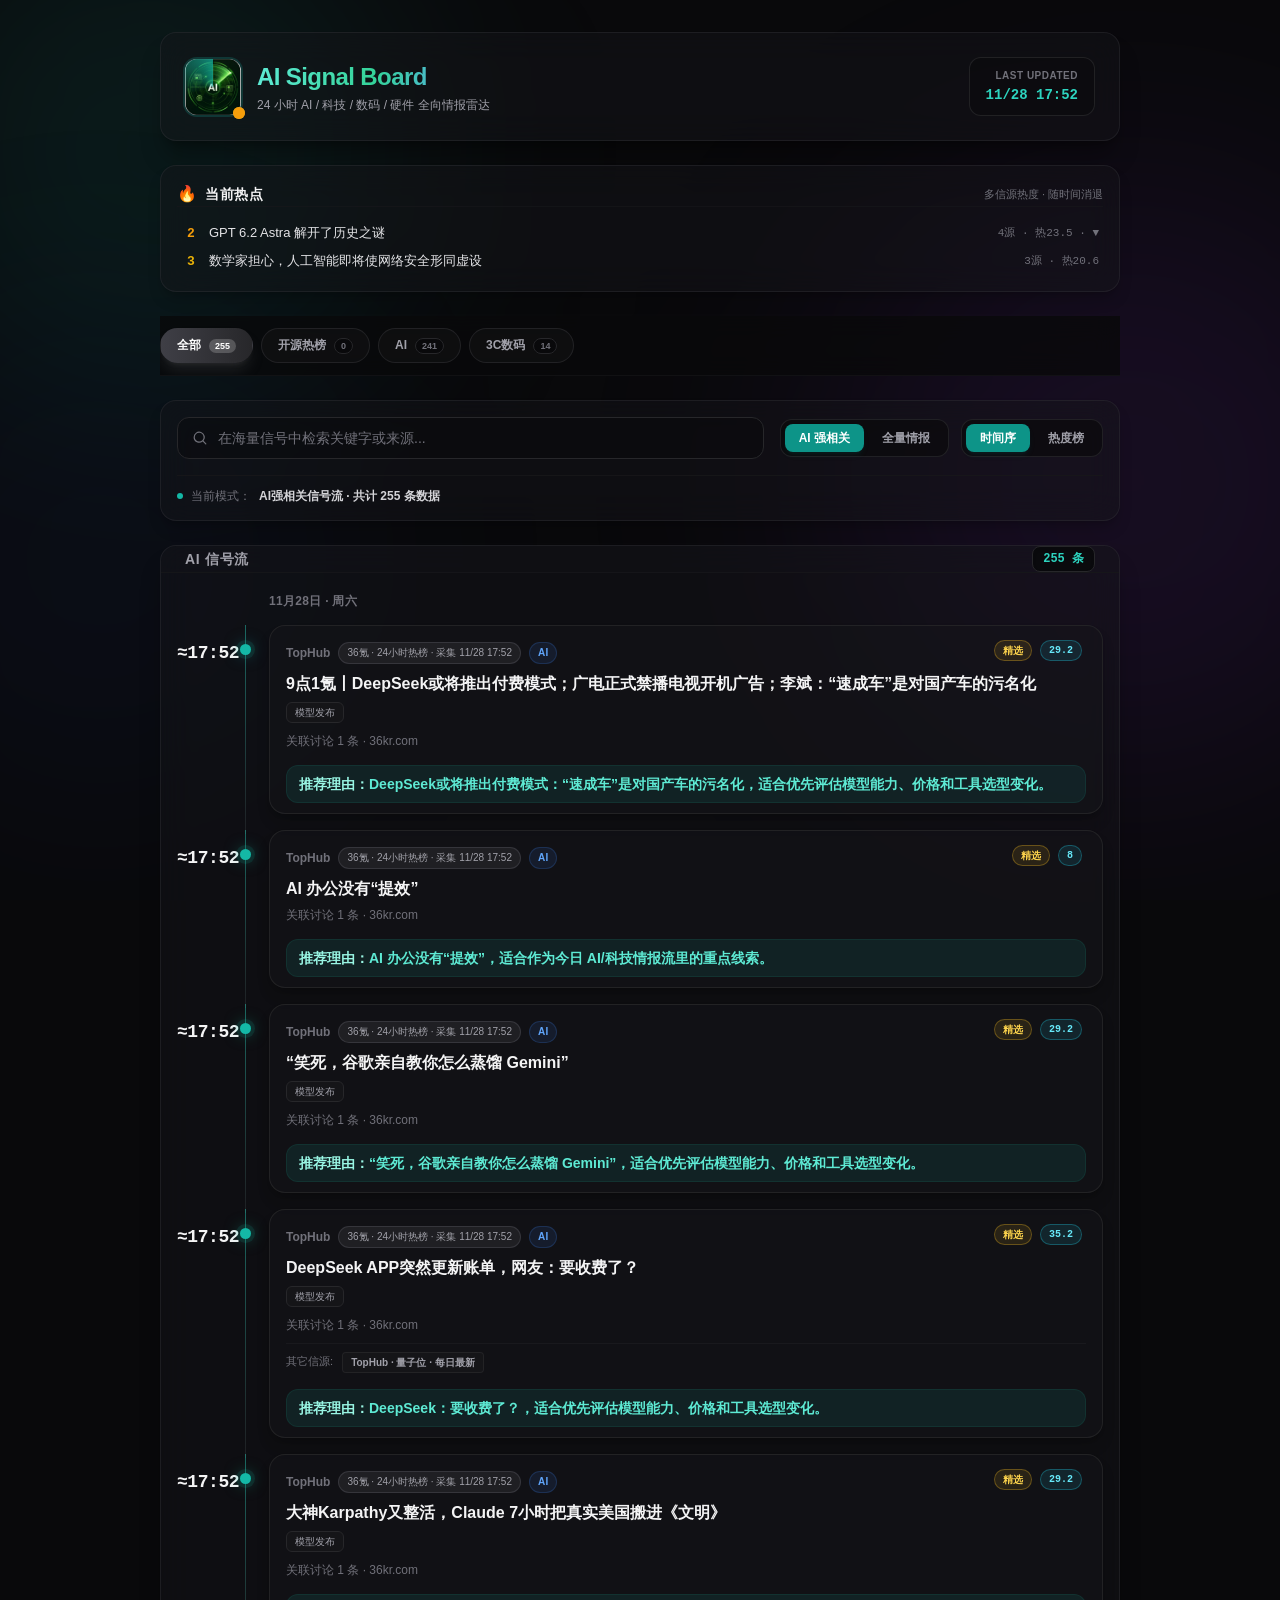
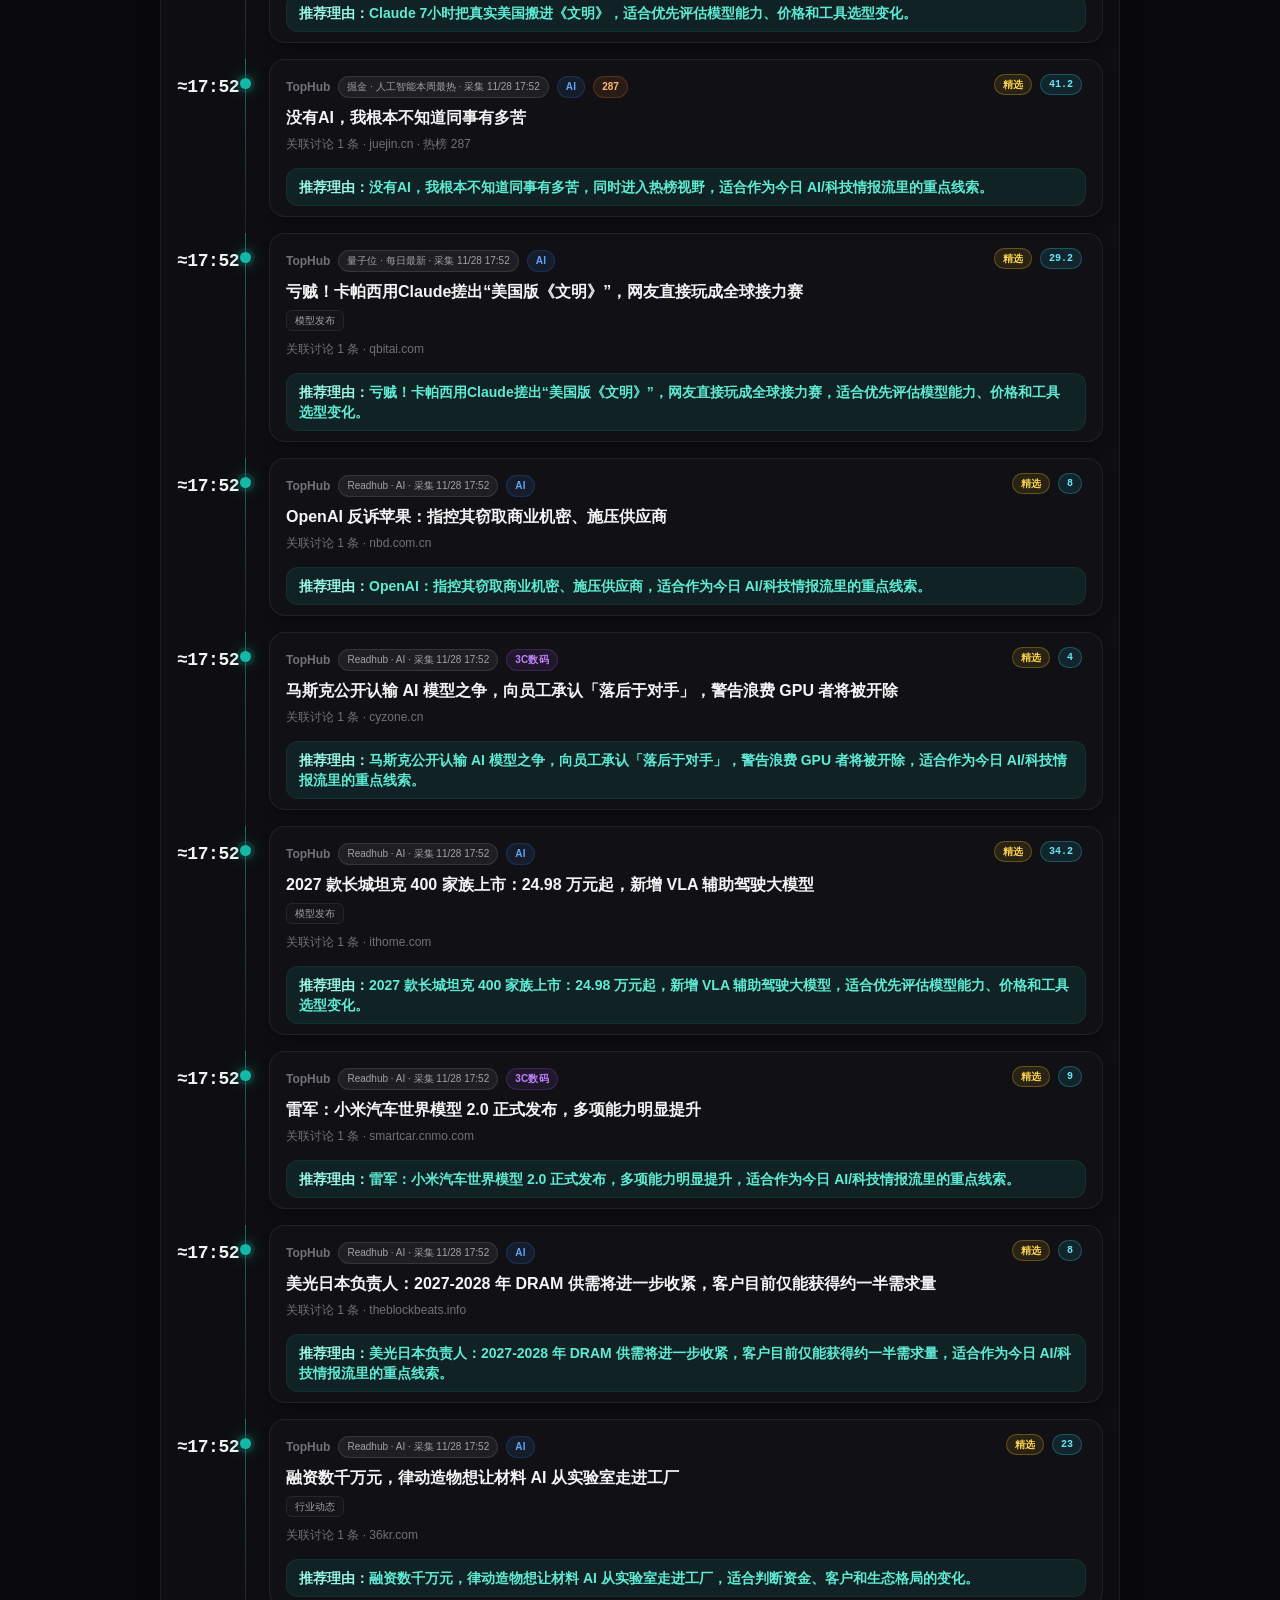
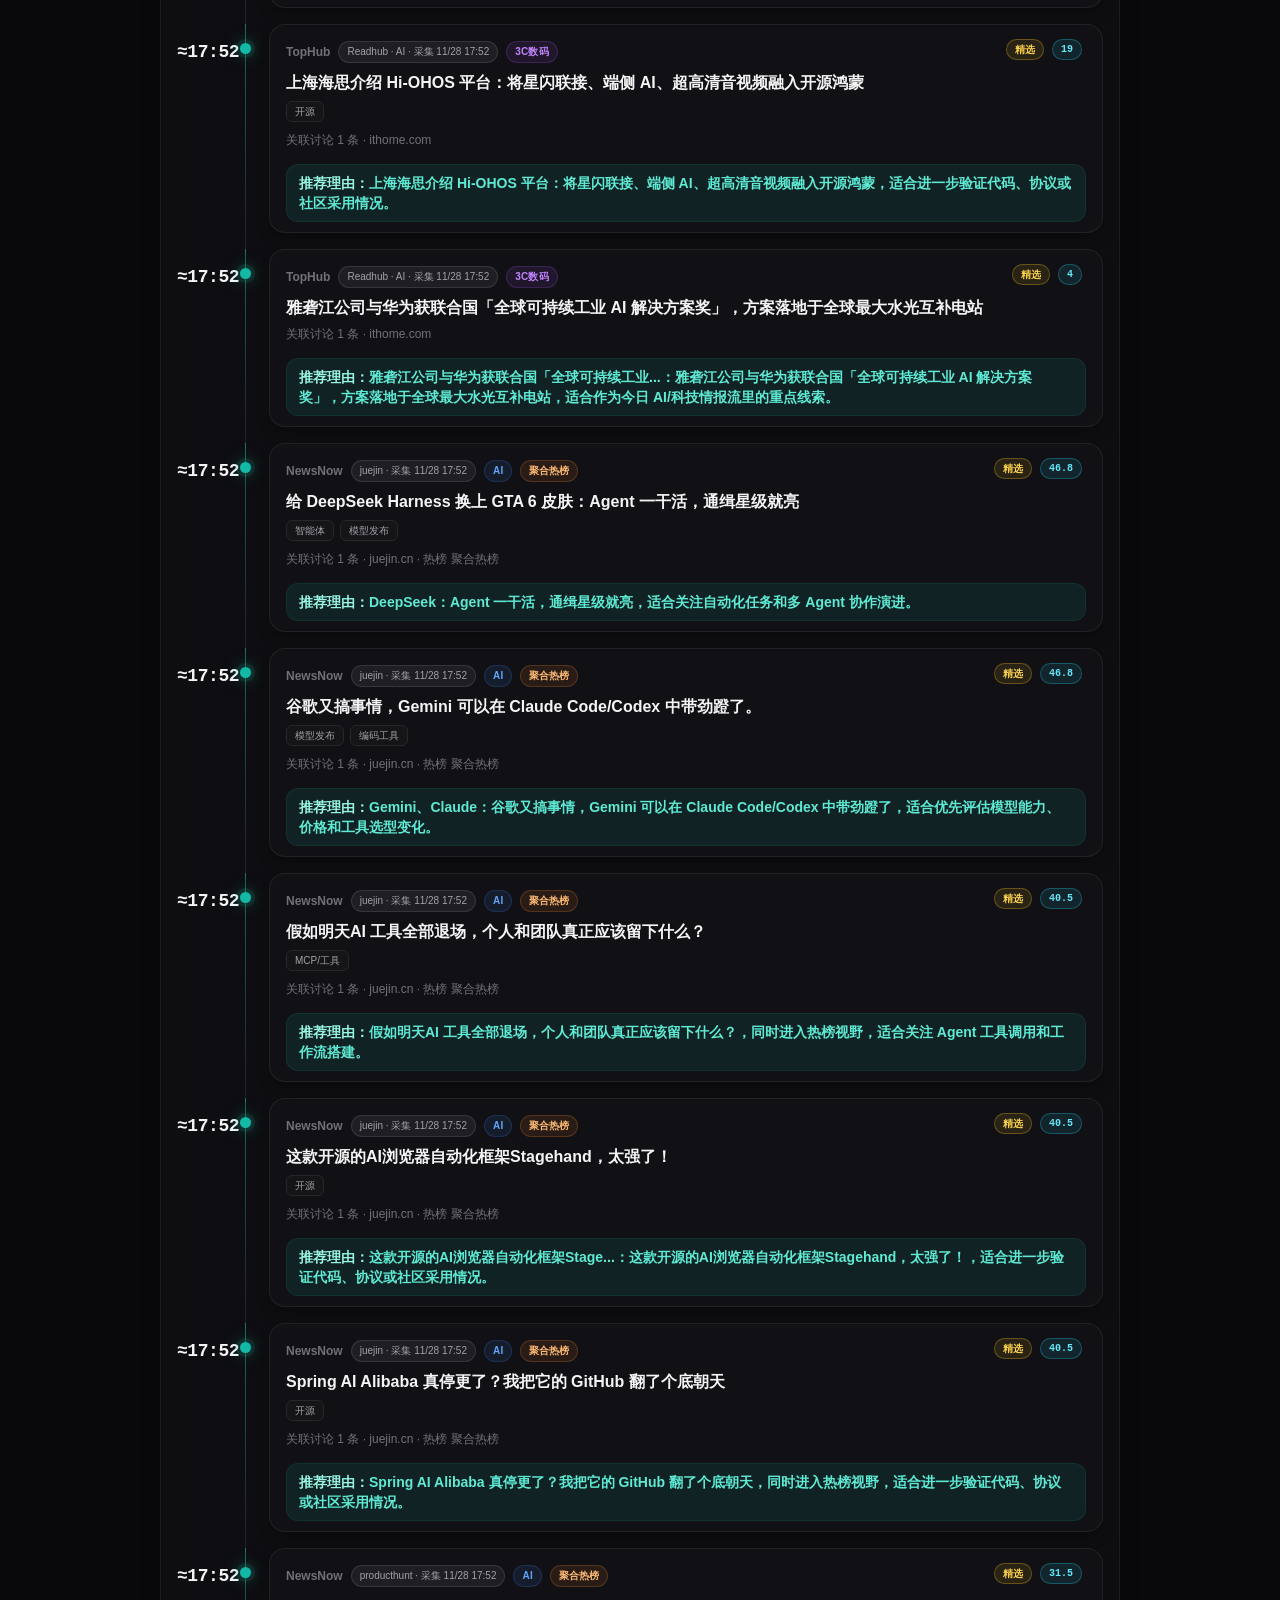
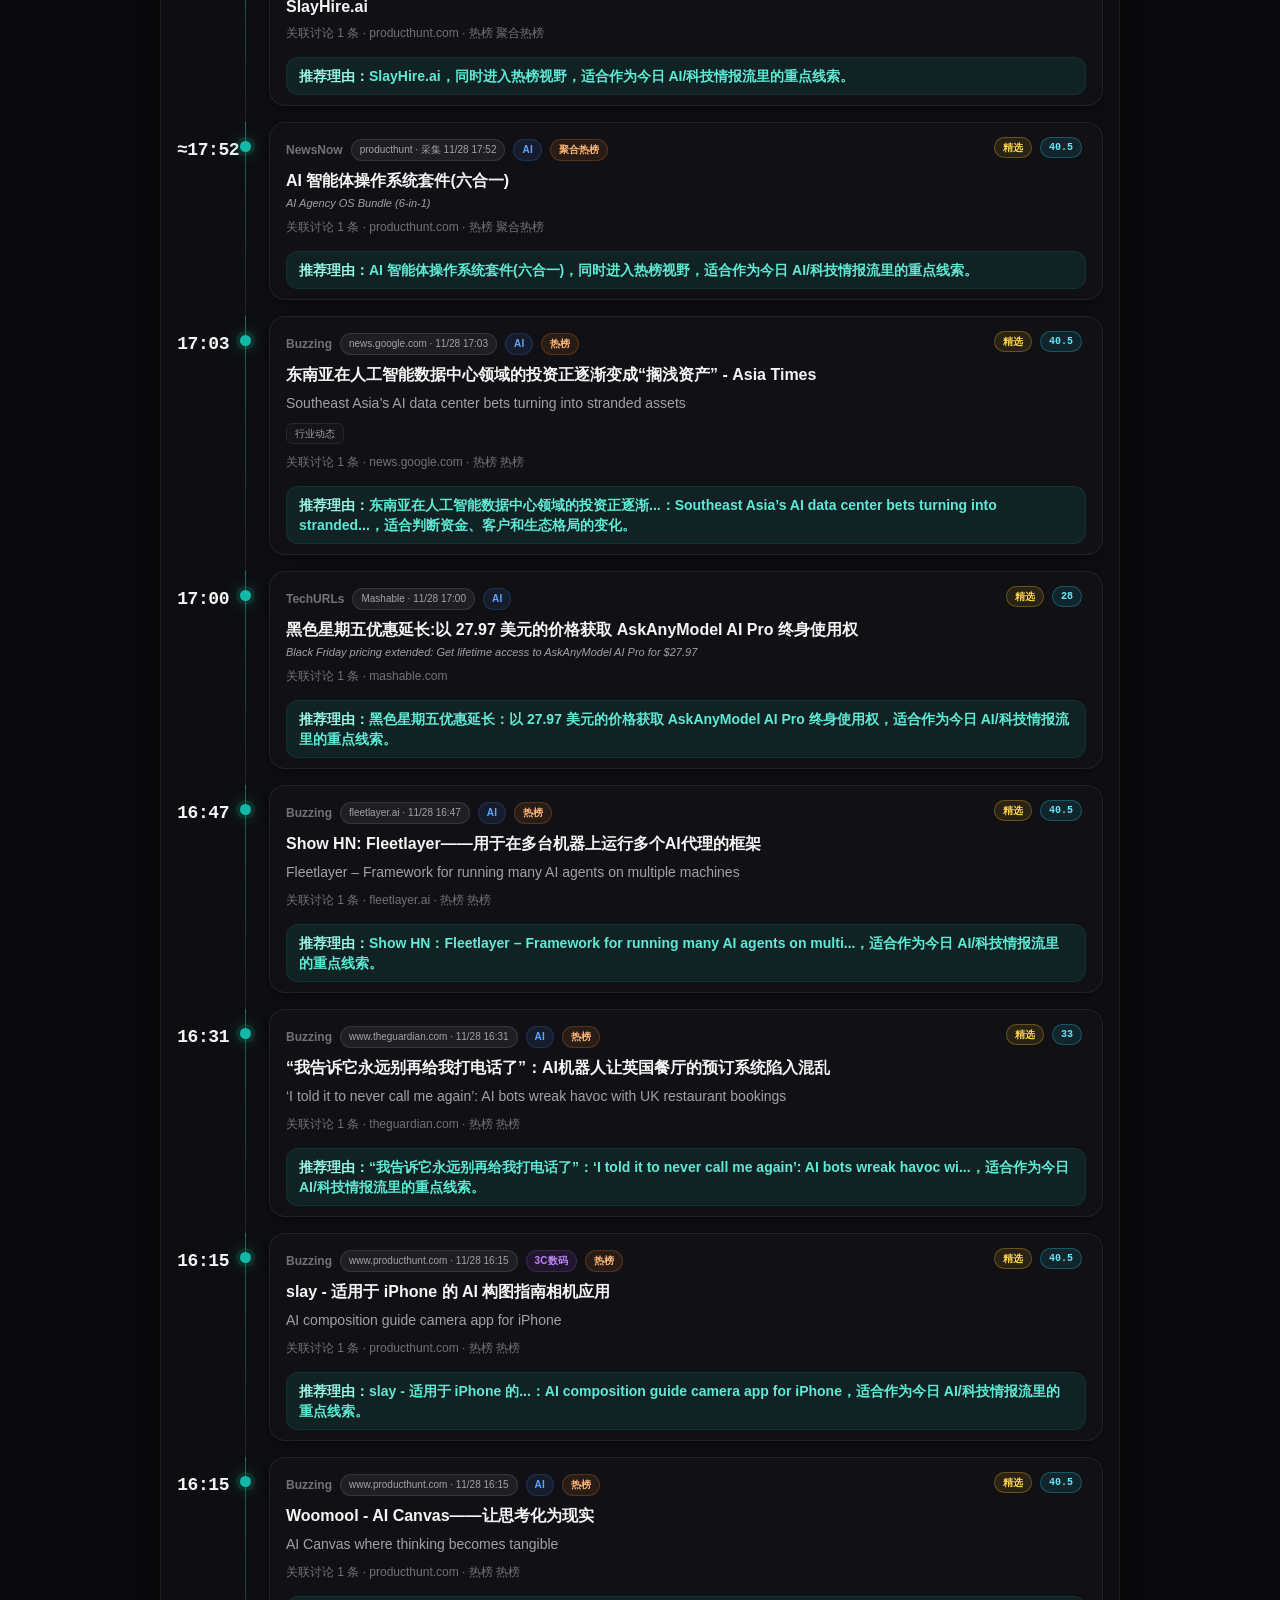
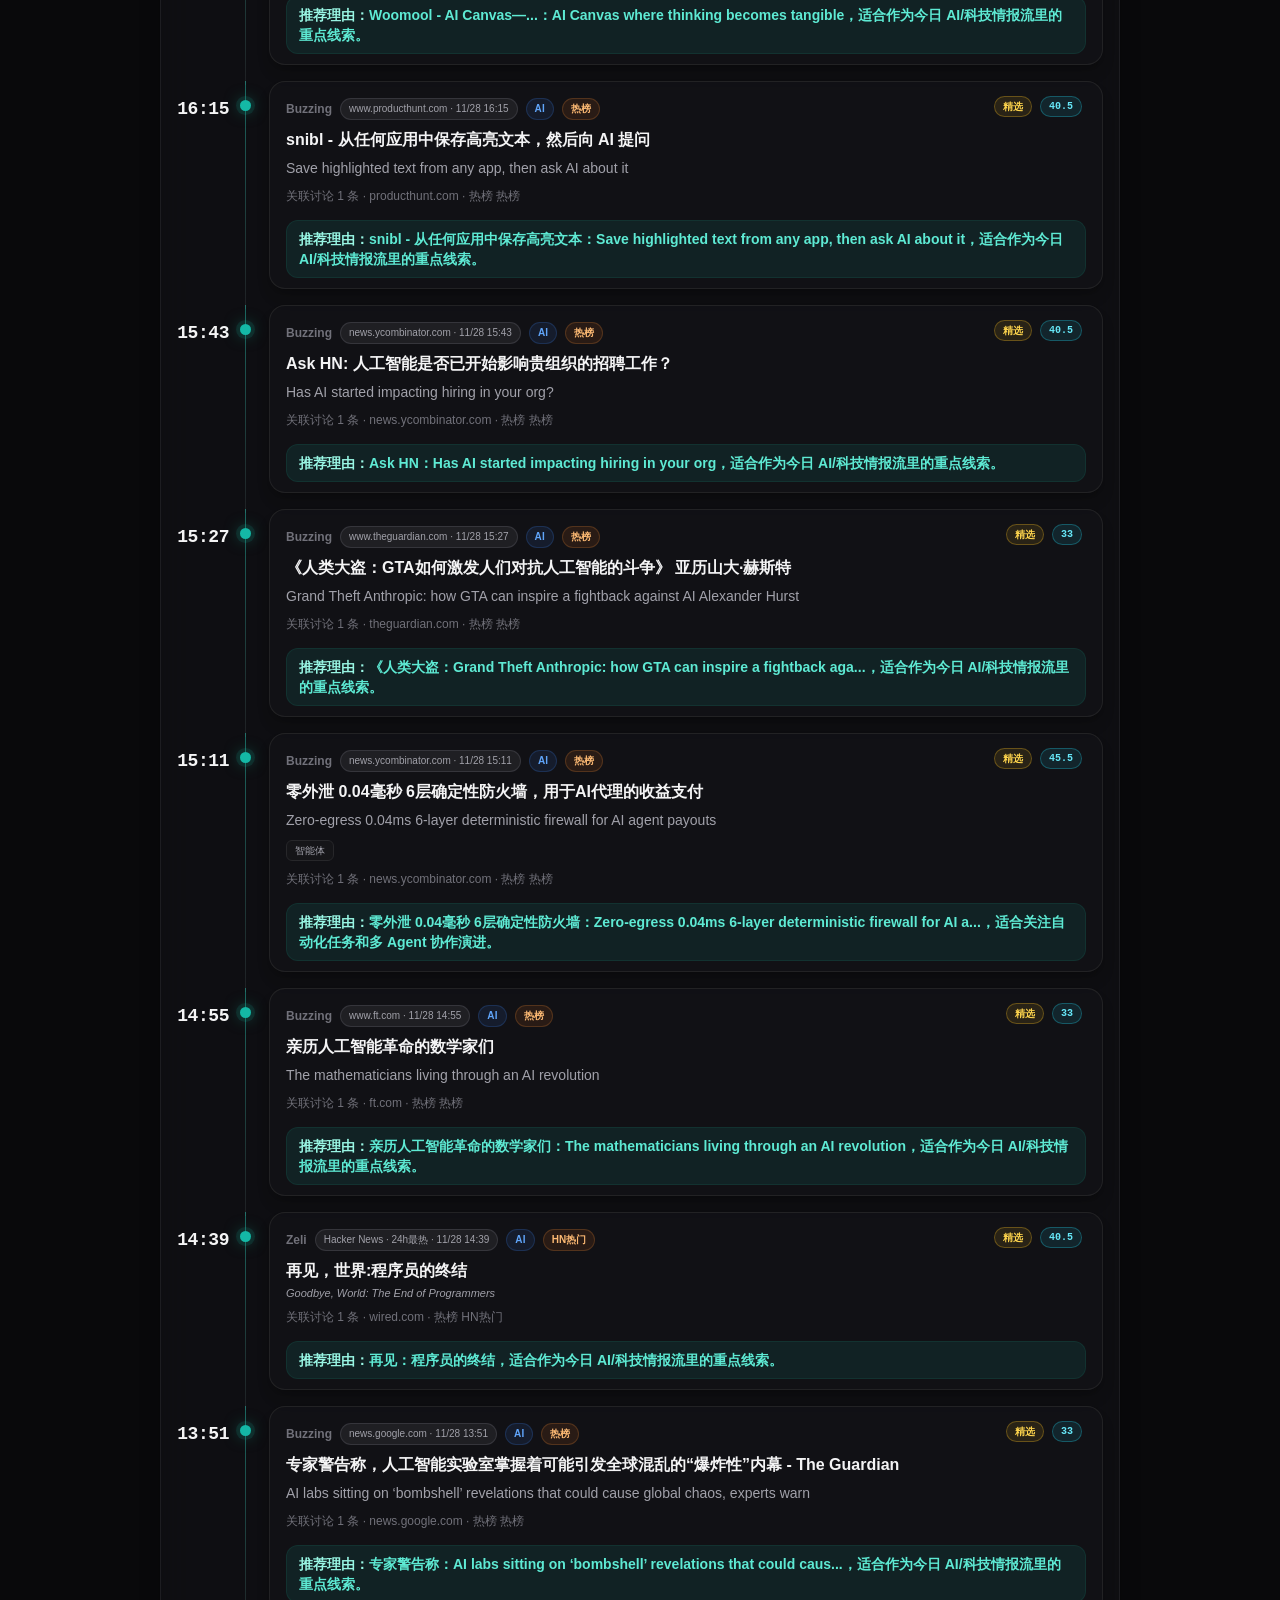
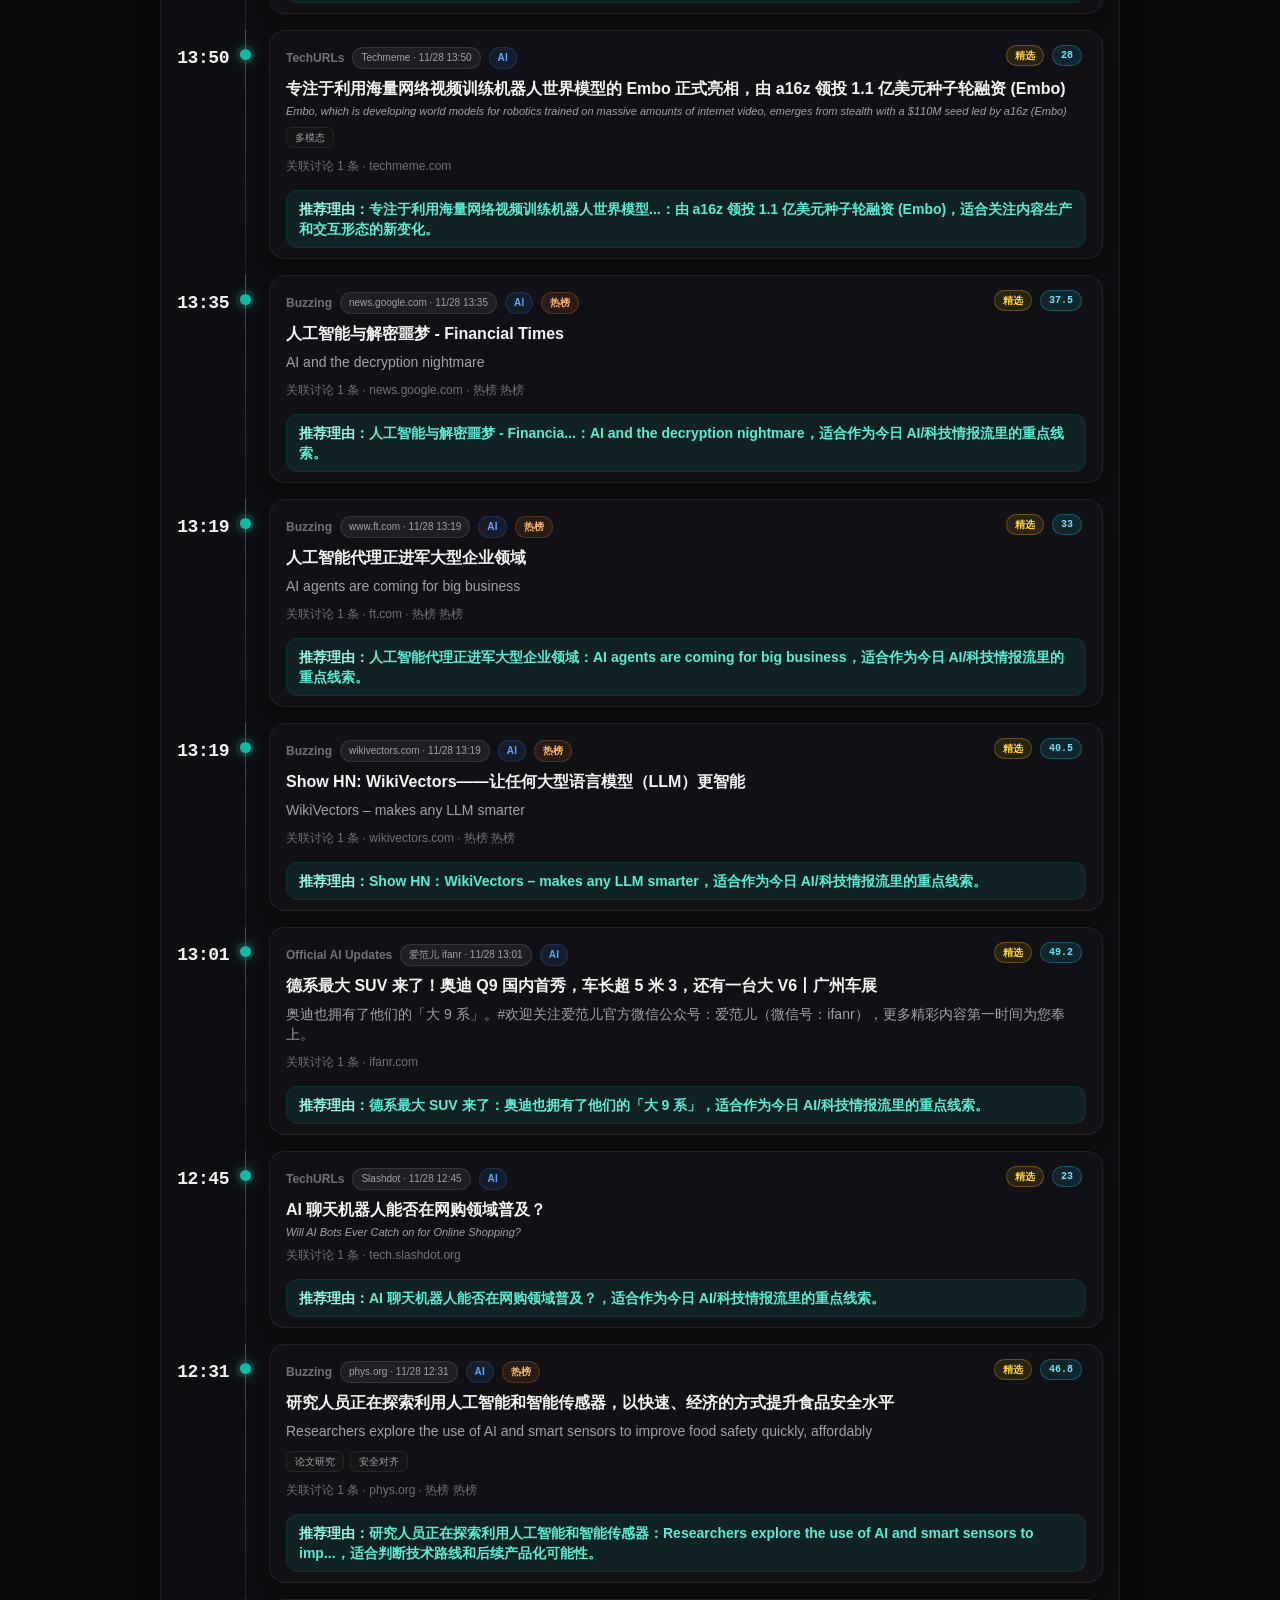
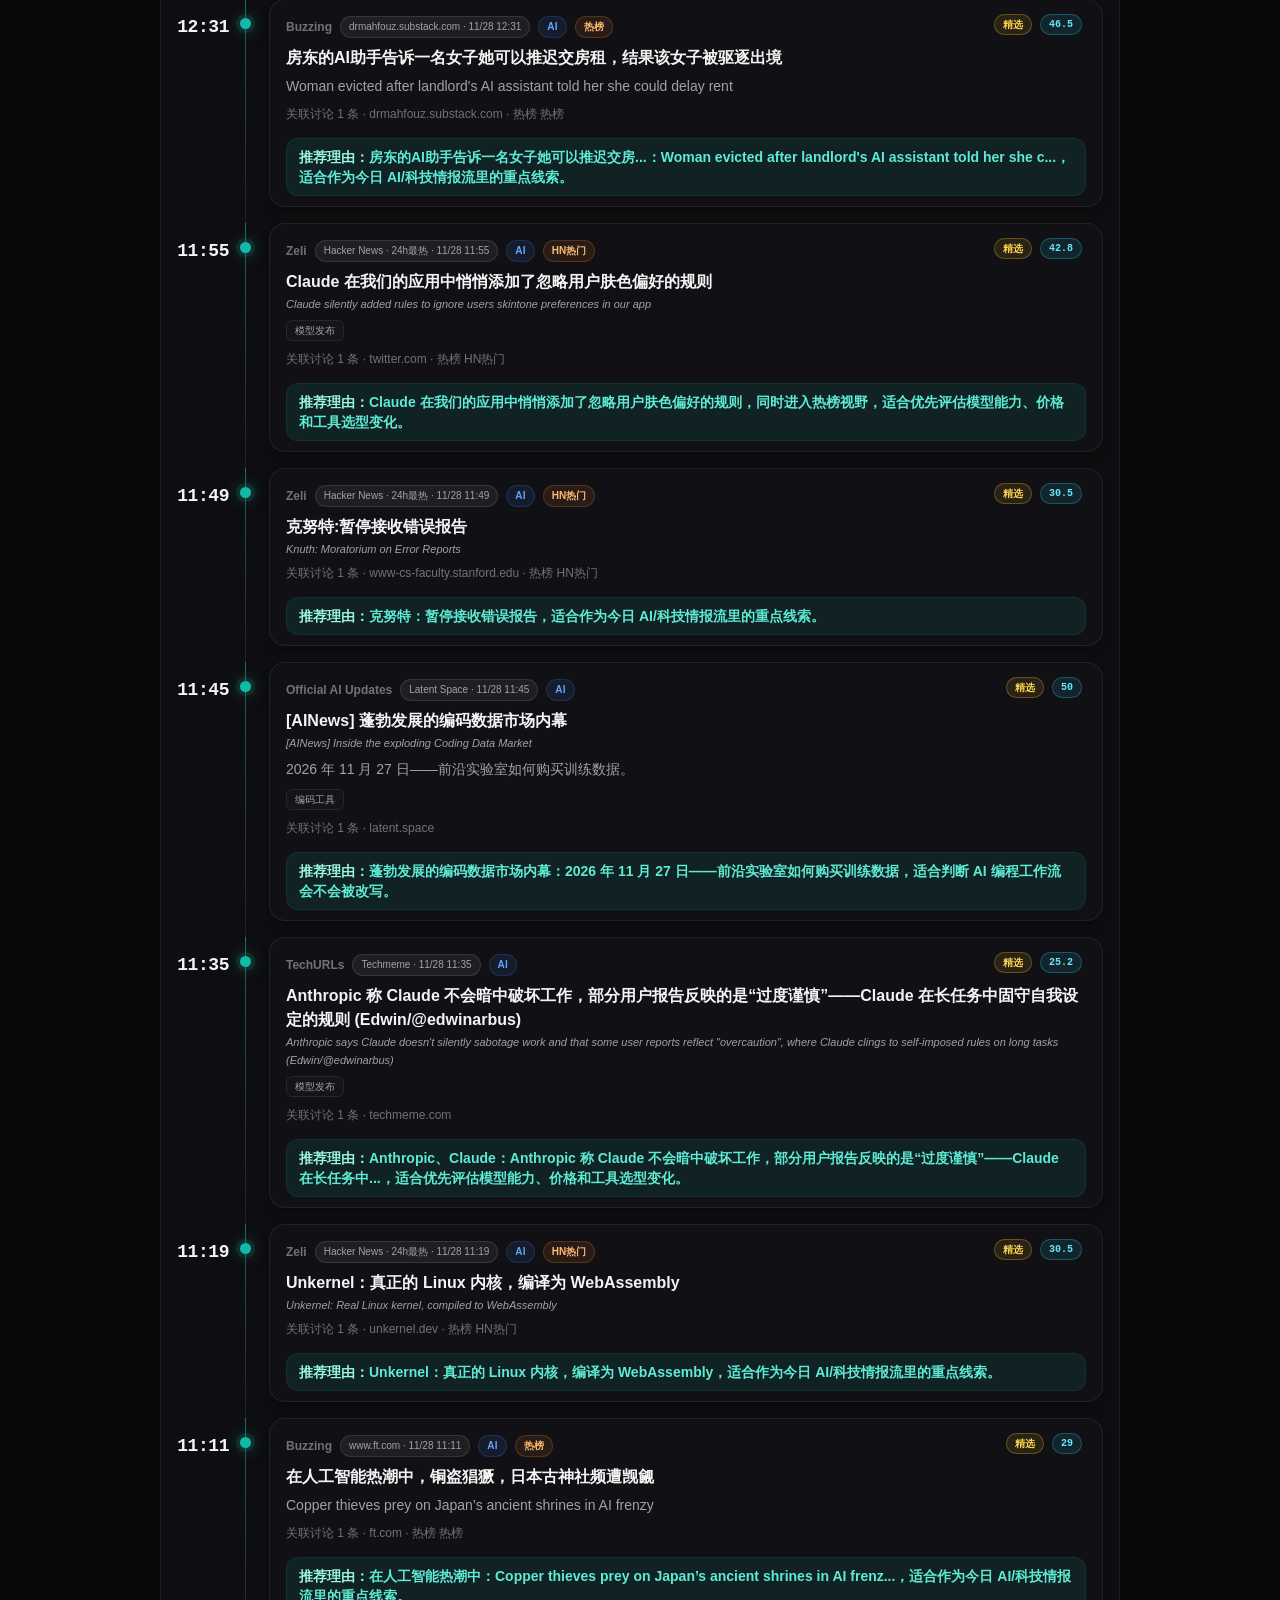
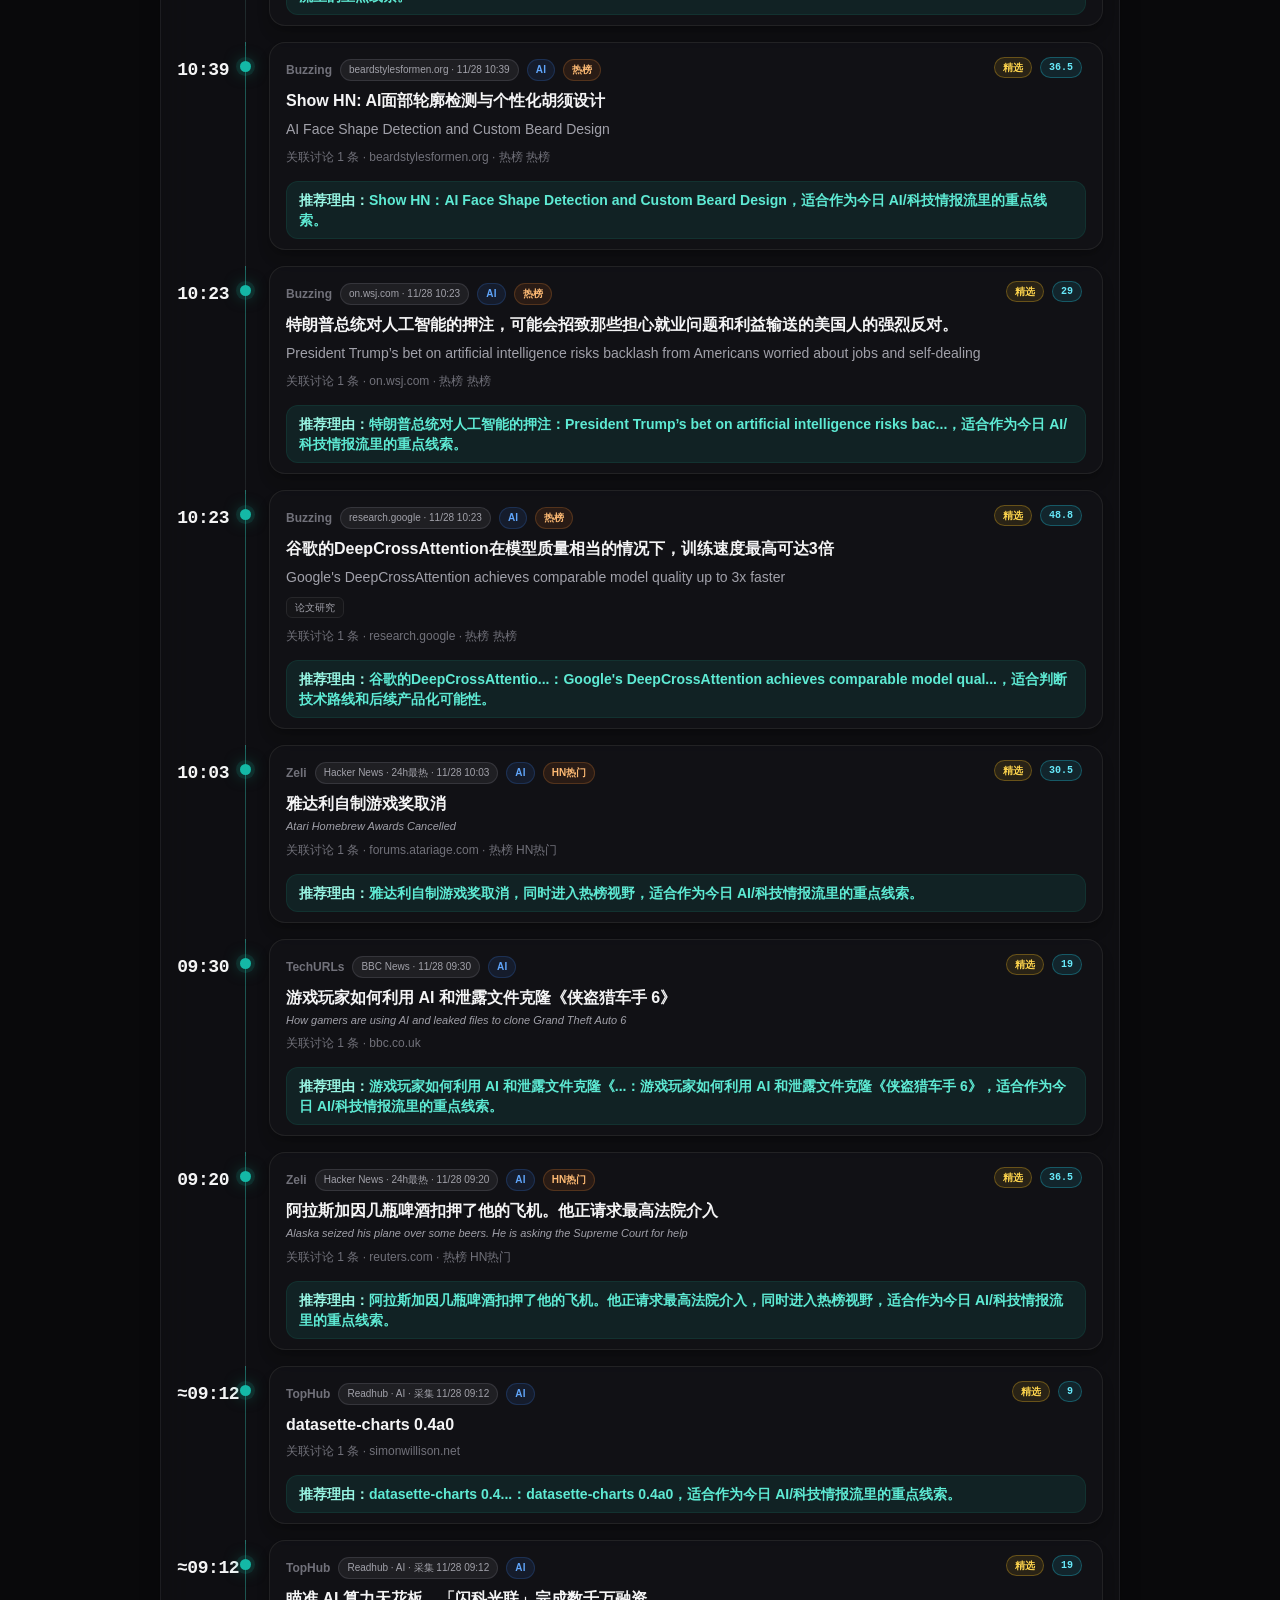
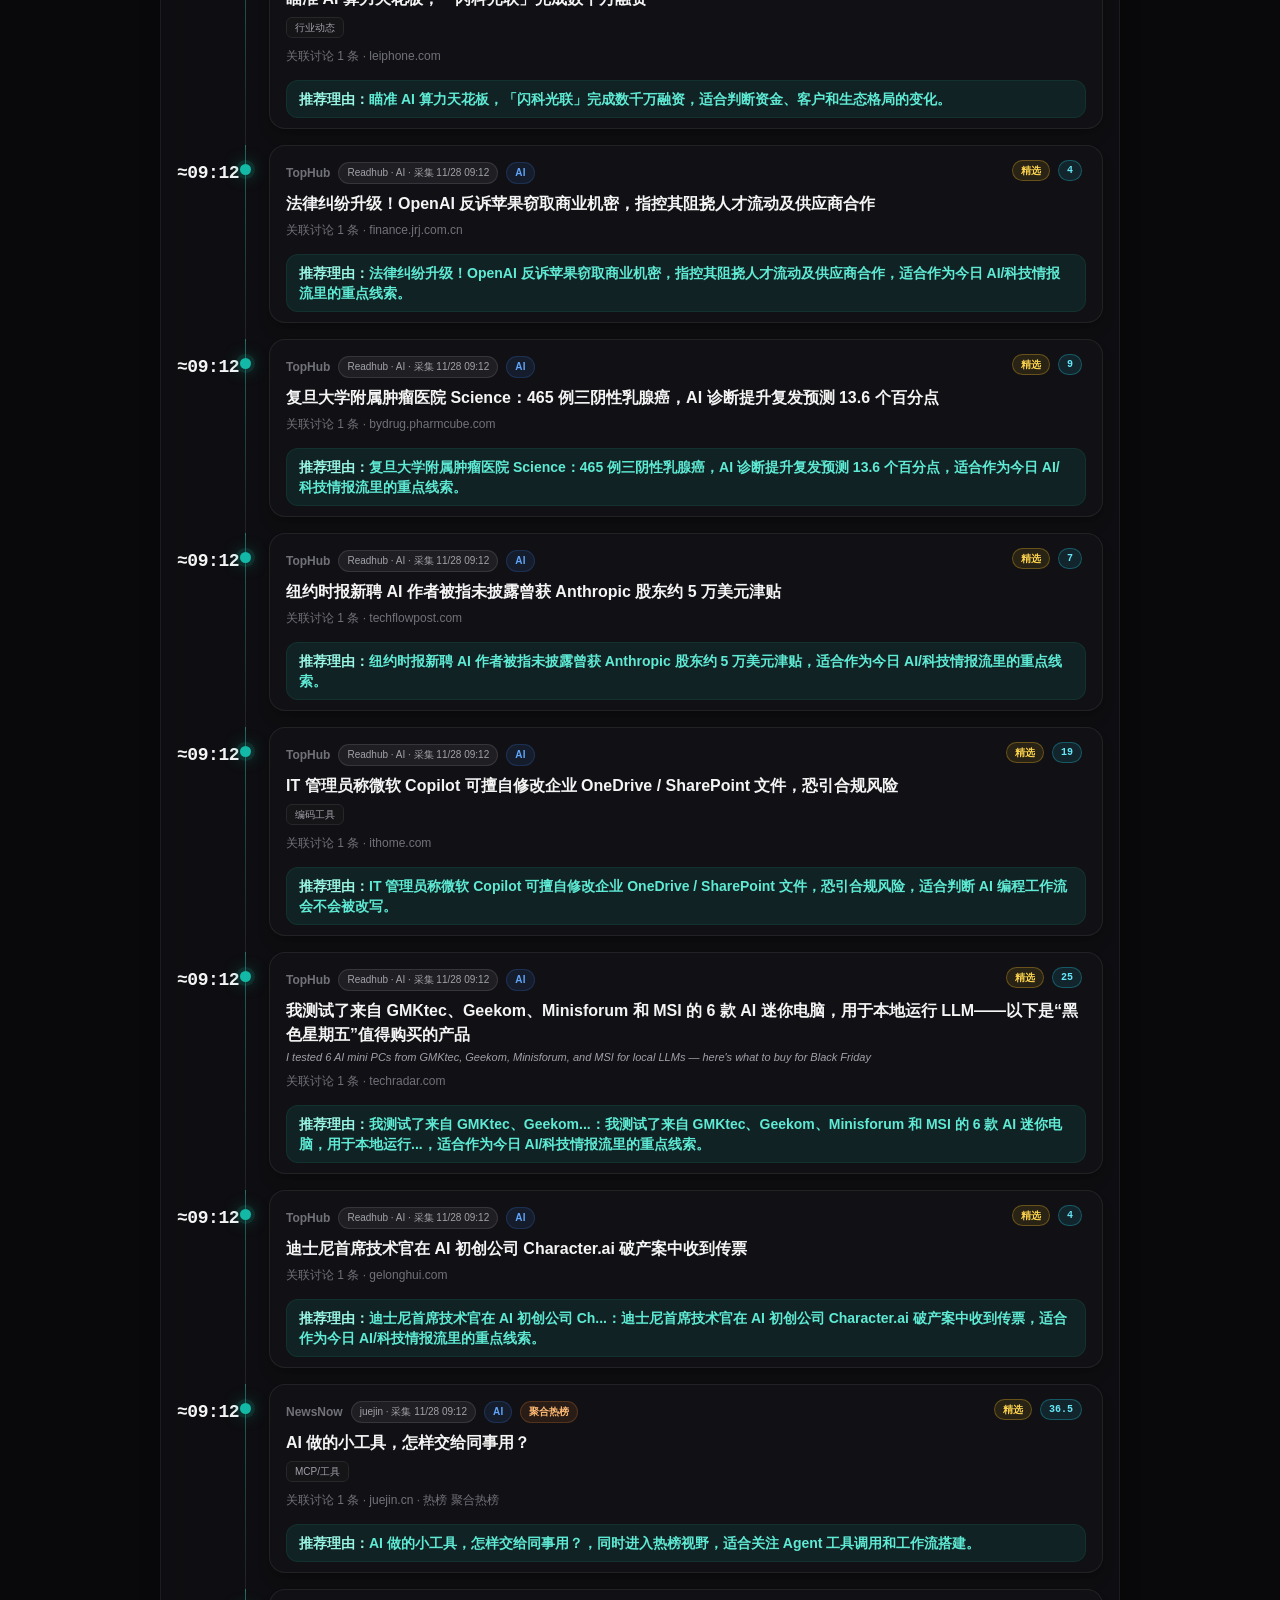
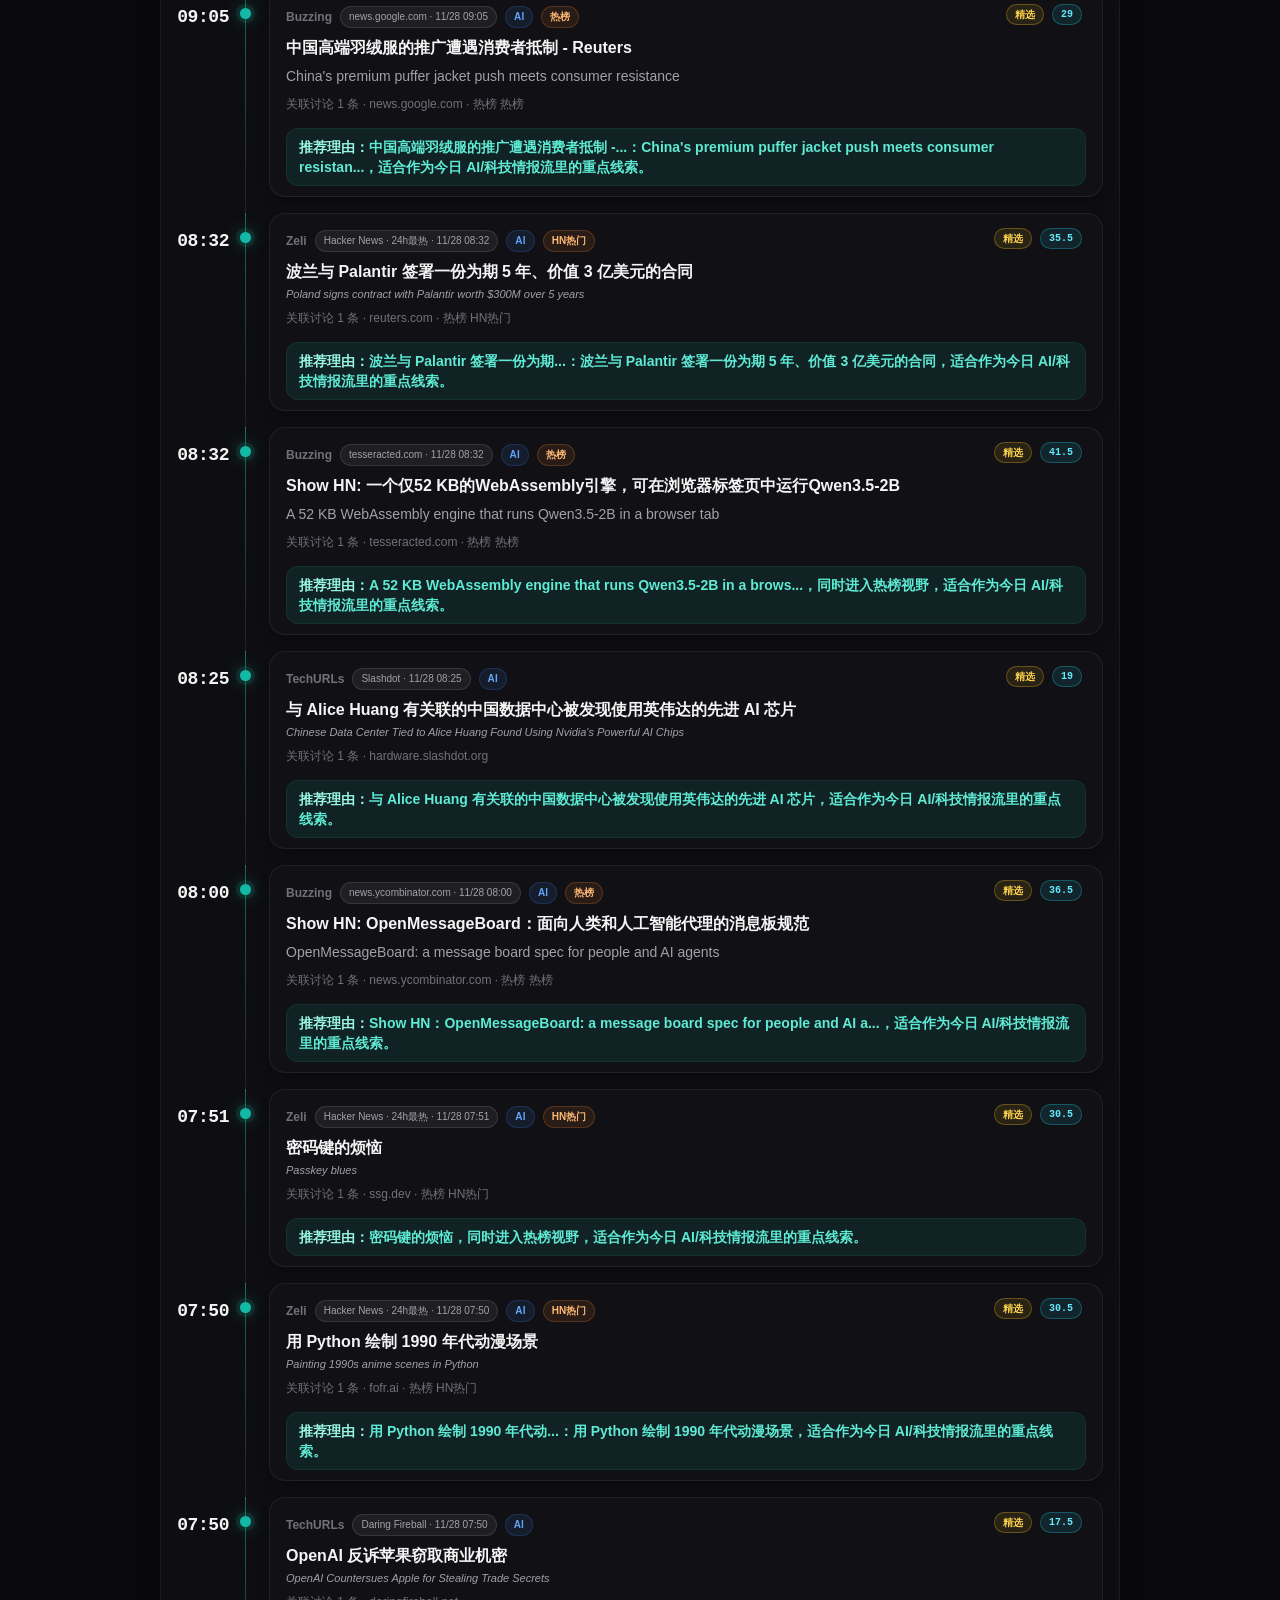
==== commit 77cfb065: "chore: update ai news snapshot + prerender" ====
--- a/index.html
+++ b/index.html
@@ -3,7 +3,7 @@
   <head>
     <meta charset="UTF-8" />
     <meta name="viewport" content="width=device-width, initial-scale=1.0" />
-    <title>AI Signal Board — datasette-charts 0.4a0</title>
+    <title>AI Signal Board — 9点1氪丨DeepSeek或将推出付费模式；广电正式禁播电视开机广告；李斌：“速成车”是对国产车的污名化</title>
     <link rel="icon" href="./assets/logo-32.webp" type="image/webp" />
     <link rel="apple-touch-icon" href="./assets/logo-180.webp" />
     <link rel="manifest" href="./manifest.json" />
@@ -228,56 +228,56 @@
     </style>
   <!-- PRERENDER:HEAD -->
 <link rel="canonical" href="https://news.my-tv.eu.cc/">
-<meta name="description" content="datasette-charts 0.4a0 / 瞄准 AI 算力天花板，「闪科光联」完成数千万融资 / 法律纠纷升级！OpenAI 反诉苹果窃取商业机密，指控其阻挠人才流动及供应商合作 / 复旦大学附属肿瘤医院 Science：465 例三阴性乳腺癌，AI 诊断提升复发预测 13.6 个百分点 / 纽约时报新聘 AI 作者被指未披露曾获 Anthropic 股东约 5 万美元津贴">
+<meta name="description" content="9点1氪丨DeepSeek或将推出付费模式；广电正式禁播电视开机广告；李斌：“速成车”是对国产车的污名化 / AI 办公没有“提效” / “笑死，谷歌亲自教你怎么蒸馏 Gemini” / DeepSeek APP突然更新账单，网友：要收费了？ / 大神Karpathy又整活，Claude 7小时把真实美国搬进《文明》">
 <meta property="og:type" content="website">
 <meta property="og:site_name" content="AI Signal Board">
-<meta property="og:title" content="AI Signal Board — datasette-charts 0.4a0">
-<meta property="og:description" content="datasette-charts 0.4a0 / 瞄准 AI 算力天花板，「闪科光联」完成数千万融资 / 法律纠纷升级！OpenAI 反诉苹果窃取商业机密，指控其阻挠人才流动及供应商合作 / 复旦大学附属肿瘤医院 Science：465 例三阴性乳腺癌，AI 诊断提升复发预测 13.6 个百分点 / 纽约时报新聘 AI 作者被指未披露曾获 Anthropic 股东约 5 万美元津贴">
+<meta property="og:title" content="AI Signal Board — 9点1氪丨DeepSeek或将推出付费模式；广电正式禁播电视开机广告；李斌：“速成车”是对国产车的污名化">
+<meta property="og:description" content="9点1氪丨DeepSeek或将推出付费模式；广电正式禁播电视开机广告；李斌：“速成车”是对国产车的污名化 / AI 办公没有“提效” / “笑死，谷歌亲自教你怎么蒸馏 Gemini” / DeepSeek APP突然更新账单，网友：要收费了？ / 大神Karpathy又整活，Claude 7小时把真实美国搬进《文明》">
 <meta name="twitter:card" content="summary_large_image">
-<meta name="twitter:title" content="AI Signal Board — datasette-charts 0.4a0">
-<meta name="twitter:description" content="datasette-charts 0.4a0 / 瞄准 AI 算力天花板，「闪科光联」完成数千万融资 / 法律纠纷升级！OpenAI 反诉苹果窃取商业机密，指控其阻挠人才流动及供应商合作 / 复旦大学附属肿瘤医院 Science：465 例三阴性乳腺癌，AI 诊断提升复发预测 13.6 个百分点 / 纽约时报新聘 AI 作者被指未披露曾获 Anthropic 股东约 5 万美元津贴">
+<meta name="twitter:title" content="AI Signal Board — 9点1氪丨DeepSeek或将推出付费模式；广电正式禁播电视开机广告；李斌：“速成车”是对国产车的污名化">
+<meta name="twitter:description" content="9点1氪丨DeepSeek或将推出付费模式；广电正式禁播电视开机广告；李斌：“速成车”是对国产车的污名化 / AI 办公没有“提效” / “笑死，谷歌亲自教你怎么蒸馏 Gemini” / DeepSeek APP突然更新账单，网友：要收费了？ / 大神Karpathy又整活，Claude 7小时把真实美国搬进《文明》">
 <meta property="og:url" content="https://news.my-tv.eu.cc/">
 <meta property="og:image" content="https://news.my-tv.eu.cc/assets/social-preview.png">
 <meta name="twitter:image" content="https://news.my-tv.eu.cc/assets/social-preview.png">
-<script type="application/ld+json">{"@context":"https://schema.org","@type":"ItemList","name":"AI Signal Board — 24h AI 新闻","dateModified":"2026-11-28T01:12:22.694129Z","itemListElement":[{"@type":"ListItem","position":1,"url":"https://simonwillison.net/2026/Nov/27/datasette-charts","name":"datasette-charts 0.4a0"},{"@type":"ListItem","position":2,"url":"https://www.leiphone.com/category/ai/ilqJyKclWkhaWIps.html","name":"瞄准 AI 算力天花板，「闪科光联」完成数千万融资"},{"@type":"ListItem","position":3,"url":"https://finance.jrj.com.cn/2026/11/28070859307359.shtml","name":"法律纠纷升级！OpenAI 反诉苹果窃取商业机密，指控其阻挠人才流动及供应商合作"},{"@type":"ListItem","position":4,"url":"https://bydrug.pharmcube.com/news/detail/1de1d822feffe4be70116abf0d1359b0","name":"复旦大学附属肿瘤医院 Science：465 例三阴性乳腺癌，AI 诊断提升复发预测 13.6 个百分点"},{"@type":"ListItem","position":5,"url":"https://www.techflowpost.com/zh-CN/newsletter/147303","name":"纽约时报新聘 AI 作者被指未披露曾获 Anthropic 股东约 5 万美元津贴"},{"@type":"ListItem","position":6,"url":"https://www.ithome.com/1/033/790.htm","name":"IT 管理员称微软 Copilot 可擅自修改企业 OneDrive / SharePoint 文件，恐引合规风险"},{"@type":"ListItem","position":7,"url":"https://www.techradar.com/pro/deals-on-mini-pcs-that-can-run-local-llms-i-tested-six-that-take-ai-processing-to-the-next-level","name":"我测试了来自 GMKtec、Geekom、Minisforum 和 MSI 的 6 款 AI 迷你电脑，用于本地运行 LLM——以下是“黑色星期五”值得购买的产品"},{"@type":"ListItem","position":8,"url":"https://www.gelonghui.com/live/2784020","name":"迪士尼首席技术官在 AI 初创公司 Character.ai 破产案中收到传票"},{"@type":"ListItem","position":9,"url":"https://juejin.cn/post/7711983801211322404","name":"AI 做的小工具，怎样交给同事用？"},{"@type":"ListItem","position":10,"url":"https://tesseracted.com/experiments-llm-os","name":"Show HN: 一个仅52 KB的WebAssembly引擎，可在浏览器标签页中运行Qwen3.5-2B"},{"@type":"ListItem","position":11,"url":"https://hardware.slashdot.org/story/26/11/28/0022257/chinese-data-center-tied-to-alice-huang-found-using-nvidias-powerful-ai-chips","name":"与 Alice Huang 有关联的中国数据中心被发现使用英伟达的先进 AI 芯片"},{"@type":"ListItem","position":12,"url":"https://news.ycombinator.com/item?id=50672873","name":"Show HN: OpenMessageBoard：面向人类和人工智能代理的消息板规范"},{"@type":"ListItem","position":13,"url":"https://daringfireball.net/linked/2026/11/27/openai-countersues-apple","name":"OpenAI 反诉苹果窃取商业机密"},{"@type":"ListItem","position":14,"url":"https://phys.org/news/2026-11-ai-simulates-electron-longer-conventional.html","name":"与传统的量子计算相比，人工智能对电子跃迁的模拟时间要长得多"},{"@type":"ListItem","position":15,"url":"https://www.ft.com/content/1a29e62d-b18d-4bad-937d-34f3eae0587a?syn-25a6b1a6=1","name":"人工智能能破解加密吗？"},{"@type":"ListItem","position":16,"url":"https://news.ycombinator.com/item?id=50672702","name":"我被一名人工智能代理雇佣了"},{"@type":"ListItem","position":17,"url":"https://slate.com/business/2026/11/dumb-cars-cheap-low-tech.html","name":"为何司机们又开始想要便宜、功能简单的汽车"},{"@type":"ListItem","position":18,"url":"https://research.google/blog/supercharging-transformer-residual-connections","name":"谷歌的 DeepCrossAttention 在模型质量相当的情况下，速度提升最高可达 3 倍"},{"@type":"ListItem","position":19,"url":"https://tabernet.es","name":"Tabernetes:一个以浏览器标签页为节点的 Kubernetes 集群"},{"@type":"ListItem","position":20,"url":"https://www.bloomberg.com/news/newsletters/2026-11-27/anthropic-ends-week-above-ipo-price-evening-briefing-americas","name":"Anthropic本周收盘价高于IPO发行价：《美洲晚间简报》"},{"@type":"ListItem","position":21,"url":"https://github.com/routeflags/ai-citation-monitor","name":"Show HN: 一个用于检测AI回答是否引用了您网站的命令行工具"},{"@type":"ListItem","position":22,"url":"https://latent.space/p/inside_the_ai_training_data_market_gabe_greenberg_g2i","name":"深入 AI 训练数据市场——Gabe Greenberg，G2i"},{"@type":"ListItem","position":23,"url":"https://news.google.com/rss/articles/[base64]?oc=5\u0026hl=en-CA\u0026gl=CA\u0026ceid=CA%3Aen","name":"英伟达Blackwell芯片现身与中国网站，该网站与Alice Huang有关 - Bloomberg"},{"@type":"ListItem","position":24,"url":"https://frantic.im/git","name":"来自地狱的版本控制"},{"@type":"ListItem","position":25,"url":"https://www.androidpolice.com/i-built-my-own-android-help-center-with-gemini-notebook-heres-how-it-went","name":"我用 Gemini Notebook 自建了安卓帮助中心；过程是这样的"},{"@type":"ListItem","position":26,"url":"https://www.engadget.com/2329851/la-school-district-blocks-google-ai-search-features","name":"洛杉矶学区屏蔽谷歌的 AI 搜索功能"},{"@type":"ListItem","position":27,"url":"https://progrium.github.io/9ux","name":"9/UX:一款受 Macintosh 启发的 9front 桌面环境"},{"@type":"ListItem","position":28,"url":"https://phys.org/news/2026-11-ai-child-problem.html","name":"人工智能可以用来撰写你孩子的报告。这有问题吗？"},{"@type":"ListItem","position":29,"url":"https://www.techmeme.com/261127/p14","name":"部分用户称 Claude 正在暗中破坏项目，但这种行为或源于其主动性与严格遵循指令之间的冲突 (Drew Breunig)"},{"@type":"ListItem","position":30,"url":"https://news.google.com/read/[base64]?hl=en-US\u0026gl=US\u0026ceid=US%3Aen","name":"观点 菲律宾或将成为中美人工智能竞争中的关键角色 - South China Morning Post"}]}</script>
+<script type="application/ld+json">{"@context":"https://schema.org","@type":"ItemList","name":"AI Signal Board — 24h AI 新闻","dateModified":"2026-11-28T09:52:08.260485Z","itemListElement":[{"@type":"ListItem","position":1,"url":"https://www.36kr.com/p/4088718976268932","name":"9点1氪丨DeepSeek或将推出付费模式；广电正式禁播电视开机广告；李斌：“速成车”是对国产车的污名化"},{"@type":"ListItem","position":2,"url":"https://www.36kr.com/p/4087869747624579","name":"AI 办公没有“提效”"},{"@type":"ListItem","position":3,"url":"https://www.36kr.com/p/4087682369157762","name":"“笑死，谷歌亲自教你怎么蒸馏 Gemini”"},{"@type":"ListItem","position":4,"url":"https://www.36kr.com/p/4087642670725760","name":"DeepSeek APP突然更新账单，网友：要收费了？"},{"@type":"ListItem","position":5,"url":"https://www.36kr.com/p/4087901307353735","name":"大神Karpathy又整活，Claude 7小时把真实美国搬进《文明》"},{"@type":"ListItem","position":6,"url":"https://juejin.cn/post/7712759106054668324","name":"没有AI，我根本不知道同事有多苦"},{"@type":"ListItem","position":7,"url":"https://www.qbitai.com/2026/11/513428.html","name":"亏贼！卡帕西用Claude搓出“美国版《文明》”，网友直接玩成全球接力赛"},{"@type":"ListItem","position":8,"url":"https://www.nbd.com.cn/articles/2026-11-28/4661963.html","name":"OpenAI 反诉苹果：指控其窃取商业机密、施压供应商"},{"@type":"ListItem","position":9,"url":"https://www.cyzone.cn/article/855389.html","name":"马斯克公开认输 AI 模型之争，向员工承认「落后于对手」，警告浪费 GPU 者将被开除"},{"@type":"ListItem","position":10,"url":"https://www.ithome.com/1/033/843.htm","name":"2027 款长城坦克 400 家族上市：24.98 万元起，新增 VLA 辅助驾驶大模型"},{"@type":"ListItem","position":11,"url":"https://smartcar.cnmo.com/news/823484.html","name":"雷军：小米汽车世界模型 2.0 正式发布，多项能力明显提升"},{"@type":"ListItem","position":12,"url":"https://www.theblockbeats.info/flash/379739","name":"美光日本负责人：2027-2028 年 DRAM 供需将进一步收紧，客户目前仅能获得约一半需求量"},{"@type":"ListItem","position":13,"url":"https://www.36kr.com/p/4089197345421957","name":"融资数千万元，律动造物想让材料 AI 从实验室走进工厂"},{"@type":"ListItem","position":14,"url":"https://www.ithome.com/1/033/928.htm","name":"上海海思介绍 Hi-OHOS 平台：将星闪联接、端侧 AI、超高清音视频融入开源鸿蒙"},{"@type":"ListItem","position":15,"url":"https://www.ithome.com/1/033/914.htm","name":"雅砻江公司与华为获联合国「全球可持续工业 AI 解决方案奖」，方案落地于全球最大水光互补电站"},{"@type":"ListItem","position":16,"url":"https://juejin.cn/post/7712756337687871514","name":"给 DeepSeek Harness 换上 GTA 6 皮肤：Agent 一干活，通缉星级就亮"},{"@type":"ListItem","position":17,"url":"https://juejin.cn/post/7712381923054583817","name":"谷歌又搞事情，Gemini 可以在 Claude Code/Codex 中带劲蹬了。"},{"@type":"ListItem","position":18,"url":"https://juejin.cn/post/7711957412786503720","name":"假如明天AI 工具全部退场，个人和团队真正应该留下什么？"},{"@type":"ListItem","position":19,"url":"https://juejin.cn/post/7712389445228052520","name":"这款开源的AI浏览器自动化框架Stagehand，太强了！"},{"@type":"ListItem","position":20,"url":"https://juejin.cn/post/7711957412785340456","name":"Spring AI Alibaba 真停更了？我把它的 GitHub 翻了个底朝天"},{"@type":"ListItem","position":21,"url":"https://www.producthunt.com/products/slayhire","name":"SlayHire.ai"},{"@type":"ListItem","position":22,"url":"https://www.producthunt.com/products/ai-agency-os-bundle-6-in-1","name":"AI 智能体操作系统套件(六合一)"},{"@type":"ListItem","position":23,"url":"https://news.google.com/rss/articles/[base64]?oc=5\u0026hl=en-US\u0026gl=US\u0026ceid=US%3Aen","name":"东南亚在人工智能数据中心领域的投资正逐渐变成“搁浅资产” - Asia Times"},{"@type":"ListItem","position":24,"url":"https://mashable.com/tech/nov-28-askanymodel-ai-pro-plan-lifetime-subscription","name":"黑色星期五优惠延长:以 27.97 美元的价格获取 AskAnyModel AI Pro 终身使用权"},{"@type":"ListItem","position":25,"url":"https://fleetlayer.ai","name":"Show HN: Fleetlayer——用于在多台机器上运行多个AI代理的框架"},{"@type":"ListItem","position":26,"url":"https://www.theguardian.com/business/2026/nov/28/ai-bots-wreak-havoc-uk-restaurant-bookings-meta-muse","name":"“我告诉它永远别再给我打电话了”：AI机器人让英国餐厅的预订系统陷入混乱"},{"@type":"ListItem","position":27,"url":"https://www.producthunt.com/r/XVZL46OAKSN6YJ","name":"slay - 适用于 iPhone 的 AI 构图指南相机应用"},{"@type":"ListItem","position":28,"url":"https://www.producthunt.com/r/Y5ICTAOJGXUV2K","name":"Woomool - AI Canvas——让思考化为现实"},{"@type":"ListItem","position":29,"url":"https://www.producthunt.com/r/IET2H5J64ZBLDK","name":"snibl - 从任何应用中保存高亮文本，然后向 AI 提问"},{"@type":"ListItem","position":30,"url":"https://news.ycombinator.com/item?id=50675580","name":"Ask HN: 人工智能是否已开始影响贵组织的招聘工作？"}]}</script>
 <!-- /PRERENDER:HEAD -->
 </head>
   <body class="bg-[#09090b] text-zinc-100 min-h-screen font-sans selection:bg-teal-500/30 selection:text-teal-200 antialiased relative overflow-x-hidden w-full">
 <!-- PRERENDER:DATA -->
-<script id="__PRERENDER_DATA__" type="application/json">{"generated_at":"2026-11-28T01:12:22.694129Z","total_items":288,"items":[{"site_id":"tophub","site_name":"TopHub","source":"Readhub · AI","title":"datasette-charts 0.4a0","url":"https://simonwillison.net/2026/Nov/27/datasette-charts","published_at":null,"first_seen_at":"2026-11-28T01:12:22.694129Z","meta":{"metric":"Simon Willison"},"category":"AI","tags":[],"hotness_score":0,"hotness_raw":"","title_en":null,"title_zh":"datasette-charts 0.4a0","signal_score":13.0,"signal_level":"C","recommendation_reason":"datasette-charts 0.4...：datasette-charts 0.4a0，适合作为今日 AI/科技情报流里的重点线索。"},{"site_id":"tophub","site_name":"TopHub","source":"Readhub · AI","title":"瞄准 AI 算力天花板，「闪科光联」完成数千万融资","url":"https://www.leiphone.com/category/ai/ilqJyKclWkhaWIps.html","published_at":null,"first_seen_at":"2026-11-28T01:12:22.694129Z","meta":{"metric":"雷锋网"},"category":"AI","tags":["行业动态"],"hotness_score":0,"hotness_raw":"","title_en":null,"title_zh":"瞄准 AI 算力天花板，「闪科光联」完成数千万融资","signal_score":23.0,"signal_level":"C","recommendation_reason":"瞄准 AI 算力天花板，「闪科光联」完成数千万融资，适合判断资金、客户和生态格局的变化。"},{"site_id":"tophub","site_name":"TopHub","source":"Readhub · AI","title":"法律纠纷升级！OpenAI 反诉苹果窃取商业机密，指控其阻挠人才流动及供应商合作","url":"https://finance.jrj.com.cn/2026/11/28070859307359.shtml","published_at":null,"first_seen_at":"2026-11-28T01:12:22.694129Z","meta":{"metric":"金融界"},"category":"AI","tags":[],"hotness_score":0,"hotness_raw":"","title_en":null,"title_zh":"法律纠纷升级！OpenAI 反诉苹果窃取商业机密，指控其阻挠人才流动及供应商合作","signal_score":8.0,"signal_level":"C","recommendation_reason":"法律纠纷升级！OpenAI 反诉苹果窃取商业机密，指控其阻挠人才流动及供应商合作，适合作为今日 AI/科技情报流里的重点线索。"},{"site_id":"tophub","site_name":"TopHub","source":"Readhub · AI","title":"复旦大学附属肿瘤医院 Science：465 例三阴性乳腺癌，AI 诊断提升复发预测 13.6 个百分点","url":"https://bydrug.pharmcube.com/news/detail/1de1d822feffe4be70116abf0d1359b0","published_at":null,"first_seen_at":"2026-11-28T01:12:22.694129Z","meta":{"metric":"医药魔方"},"category":"AI","tags":[],"hotness_score":0,"hotness_raw":"","title_en":null,"title_zh":"复旦大学附属肿瘤医院 Science：465 例三阴性乳腺癌，AI 诊断提升复发预测 13.6 个百分点","signal_score":13.0,"signal_level":"C","recommendation_reason":"复旦大学附属肿瘤医院 Science：465 例三阴性乳腺癌，AI 诊断提升复发预测 13.6 个百分点，适合作为今日 AI/科技情报流里的重点线索。"},{"site_id":"tophub","site_name":"TopHub","source":"Readhub · AI","title":"纽约时报新聘 AI 作者被指未披露曾获 Anthropic 股东约 5 万美元津贴","url":"https://www.techflowpost.com/zh-CN/newsletter/147303","published_at":null,"first_seen_at":"2026-11-28T01:12:22.694129Z","meta":{"metric":"techflowpost.com"},"category":"AI","tags":[],"hotness_score":0,"hotness_raw":"","title_en":null,"title_zh":"纽约时报新聘 AI 作者被指未披露曾获 Anthropic 股东约 5 万美元津贴","signal_score":14.0,"signal_level":"C","recommendation_reason":"纽约时报新聘 AI 作者被指未披露曾获 Anthropic 股东约 5 万美元津贴，适合作为今日 AI/科技情报流里的重点线索。"},{"site_id":"tophub","site_name":"TopHub","source":"Readhub · AI","title":"IT 管理员称微软 Copilot 可擅自修改企业 OneDrive / SharePoint 文件，恐引合规风险","url":"https://www.ithome.com/1/033/790.htm","published_at":null,"first_seen_at":"2026-11-28T01:12:22.694129Z","meta":{"metric":"IT 之家"},"category":"AI","tags":["编码工具"],"hotness_score":0,"hotness_raw":"","title_en":null,"title_zh":"IT 管理员称微软 Copilot 可擅自修改企业 OneDrive / SharePoint 文件，恐引合规风险","signal_score":23.0,"signal_level":"C","recommendation_reason":"IT 管理员称微软 Copilot 可擅自修改企业 OneDrive / SharePoint 文件，恐引合规风险，适合判断 AI 编程工作流会不会被改写。"},{"site_id":"tophub","site_name":"TopHub","source":"Readhub · AI","title":"I tested 6 AI mini PCs from GMKtec, Geekom, Minisforum, and MSI for local LLMs — here's what to buy for Black Friday","url":"https://www.techradar.com/pro/deals-on-mini-pcs-that-can-run-local-llms-i-tested-six-that-take-ai-processing-to-the-next-level","published_at":null,"first_seen_at":"2026-11-28T01:12:22.694129Z","meta":{"metric":"techradar.com"},"category":"AI","tags":[],"merged_sources":[{"site_name":"TopHub","source":"Readhub · AI","url":"https://www.techradar.com/pro/deals-on-mini-pcs-that-can-run-local-llms-i-tested-six-that-take-ai-processing-to-the-next-level"},{"site_name":"TechURLs","source":"TechRadar","url":"https://www.techradar.com/pro/deals-on-mini-pcs-that-can-run-local-llms-i-tested-six-that-take-ai-processing-to-the-next-level"}],"source_count":2,"hotness_score":0,"hotness_raw":"","title_en":"I tested 6 AI mini PCs from GMKtec, Geekom, Minisforum, and MSI for local LLMs — here's what to buy for Black Friday","title_zh":"我测试了来自 GMKtec、Geekom、Minisforum 和 MSI 的 6 款 AI 迷你电脑，用于本地运行 LLM——以下是“黑色星期五”值得购买的产品","signal_score":29.0,"signal_level":"C","recommendation_reason":"我测试了来自 GMKtec、Geekom...：我测试了来自 GMKtec、Geekom、Minisforum 和 MSI 的 6 款 AI 迷你电脑，用于本地运行...，适合作为今日 AI/科技情报流里的重点线索。"},{"site_id":"tophub","site_name":"TopHub","source":"Readhub · AI","title":"迪士尼首席技术官在 AI 初创公司 Character.ai 破产案中收到传票","url":"https://www.gelonghui.com/live/2784020","published_at":null,"first_seen_at":"2026-11-28T01:12:22.694129Z","meta":{"metric":"格隆汇"},"category":"AI","tags":[],"hotness_score":0,"hotness_raw":"","title_en":null,"title_zh":"迪士尼首席技术官在 AI 初创公司 Character.ai 破产案中收到传票","signal_score":8.0,"signal_level":"C","recommendation_reason":"迪士尼首席技术官在 AI 初创公司 Ch...：迪士尼首席技术官在 AI 初创公司 Character.ai 破产案中收到传票，适合作为今日 AI/科技情报流里的重点线索。"},{"site_id":"newsnow","site_name":"NewsNow","source":"juejin","title":"AI 做的小工具，怎样交给同事用？","url":"https://juejin.cn/post/7711983801211322404","published_at":null,"first_seen_at":"2026-11-28T01:12:22.694129Z","meta":{"image_url":""},"category":"AI","tags":["MCP/工具"],"hotness_score":400,"hotness_raw":"聚合热榜","title_en":null,"title_zh":"AI 做的小工具，怎样交给同事用？","signal_score":40.5,"signal_level":"C","recommendation_reason":"AI 做的小工具，怎样交给同事用？，同时进入热榜视野，适合关注 Agent 工具调用和工作流搭建。"},{"site_id":"buzzing","site_name":"Buzzing","source":"tesseracted.com","title":"Show HN: 一个仅52 KB的WebAssembly引擎，可在浏览器标签页中运行Qwen3.5-2B","url":"https://tesseracted.com/experiments-llm-os","published_at":"2026-11-28T00:32:01.172000Z","first_seen_at":"2026-11-28T01:12:22.694129Z","description":"A 52 KB WebAssembly engine that runs Qwen3.5-2B in a browser tab","meta":{"raw":{"source":null,"site_name":null,"channel":null,"category":null},"image_url":""},"category":"科技","tags":[],"hotness_score":500,"hotness_raw":"热榜","title_en":null,"title_zh":"Show HN: 一个仅52 KB的WebAssembly引擎，可在浏览器标签页中运行Qwen3.5-2B","signal_score":45.5,"signal_level":"C","recommendation_reason":"A 52 KB WebAssembly engine that runs Qwen3.5-2B in a brows...，同时进入热榜视野，适合作为今日 AI/科技情报流里的重点线索。"},{"site_id":"techurls","site_name":"TechURLs","source":"Slashdot","title":"Chinese Data Center Tied to Alice Huang Found Using Nvidia's Powerful AI Chips","url":"https://hardware.slashdot.org/story/26/11/28/0022257/chinese-data-center-tied-to-alice-huang-found-using-nvidias-powerful-ai-chips","published_at":"2026-11-28T00:25:00Z","first_seen_at":"2026-11-28T01:12:22.694129Z","meta":{"time_hint":"Posted on 2026-11-28 12:25:00AM UTC"},"category":"AI","tags":[],"hotness_score":0,"hotness_raw":"","title_en":"Chinese Data Center Tied to Alice Huang Found Using Nvidia's Powerful AI Chips","title_zh":"与 Alice Huang 有关联的中国数据中心被发现使用英伟达的先进 AI 芯片","signal_score":23.0,"signal_level":"C","recommendation_reason":"与 Alice Huang 有关联的中国数据中心被发现使用英伟达的先进 AI 芯片，适合作为今日 AI/科技情报流里的重点线索。"},{"site_id":"buzzing","site_name":"Buzzing","source":"news.ycombinator.com","title":"Show HN: OpenMessageBoard：面向人类和人工智能代理的消息板规范","url":"https://news.ycombinator.com/item?id=50672873","published_at":"2026-11-28T00:00:05.619000Z","first_seen_at":"2026-11-28T01:12:22.694129Z","description":"OpenMessageBoard: a message board spec for people and AI agents","meta":{"raw":{"source":null,"site_name":null,"channel":null,"category":null},"image_url":""},"category":"AI","tags":[],"hotness_score":500,"hotness_raw":"热榜","title_en":null,"title_zh":"Show HN: OpenMessageBoard：面向人类和人工智能代理的消息板规范","signal_score":40.5,"signal_level":"C","recommendation_reason":"Show HN：OpenMessageBoard: a message board spec for people and AI a...，适合作为今日 AI/科技情报流里的重点线索。"},{"site_id":"techurls","site_name":"TechURLs","source":"Daring Fireball","title":"OpenAI Countersues Apple for Stealing Trade Secrets","url":"https://daringfireball.net/linked/2026/11/27/openai-countersues-apple","published_at":"2026-11-27T23:50:13Z","first_seen_at":"2026-11-28T01:12:22.694129Z","meta":{"time_hint":"Posted on 2026-11-27 11:50:13PM UTC"},"category":"AI","tags":[],"merged_sources":[{"site_name":"TechURLs","source":"Daring Fireball","url":"https://daringfireball.net/linked/2026/11/27/openai-countersues-apple"},{"site_name":"TechURLs","source":"Engadget","url":"https://www.engadget.com/2329747/openai-countersues-apple-and-accuses-it-of-stealing-trade-secrets"}],"source_count":2,"hotness_score":0,"hotness_raw":"","title_en":"OpenAI Countersues Apple for Stealing Trade Secrets","title_zh":"OpenAI 反诉苹果窃取商业机密","signal_score":21.5,"signal_level":"C","recommendation_reason":"OpenAI 反诉苹果窃取商业机密，适合作为今日 AI/科技情报流里的重点线索。"},{"site_id":"buzzing","site_name":"Buzzing","source":"phys.org","title":"与传统的量子计算相比，人工智能对电子跃迁的模拟时间要长得多","url":"https://phys.org/news/2026-11-ai-simulates-electron-longer-conventional.html","published_at":"2026-11-27T23:43:40.760000Z","first_seen_at":"2026-11-28T01:12:22.694129Z","description":"AI simulates electron hops over far longer times than conventional quantum calculations","meta":{"raw":{"source":null,"site_name":null,"channel":null,"category":null},"image_url":"https://scx1.b-cdn.net/csz/news/tmb/2026/artificial-intelligenc-29.jpg"},"category":"AI","tags":[],"hotness_score":500,"hotness_raw":"热榜","title_en":null,"title_zh":"与传统的量子计算相比，人工智能对电子跃迁的模拟时间要长得多","signal_score":33.0,"signal_level":"C","recommendation_reason":"与传统的量子计算相比：AI simulates electron hops over far longer times than conv...，适合作为今日 AI/科技情报流里的重点线索。"},{"site_id":"buzzing","site_name":"Buzzing","source":"www.ft.com","title":"人工智能能破解加密吗？","url":"https://www.ft.com/content/1a29e62d-b18d-4bad-937d-34f3eae0587a?syn-25a6b1a6=1","published_at":"2026-11-27T23:43:40.661000Z","first_seen_at":"2026-11-28T01:12:22.694129Z","description":"Can AI crack encryption?","meta":{"raw":{"source":null,"site_name":null,"channel":null,"category":null},"image_url":""},"category":"AI","tags":[],"hotness_score":500,"hotness_raw":"热榜","title_en":null,"title_zh":"人工智能能破解加密吗？","signal_score":33.0,"signal_level":"C","recommendation_reason":"人工智能能破解加密吗：Can AI crack encryption，适合作为今日 AI/科技情报流里的重点线索。"},{"site_id":"buzzing","site_name":"Buzzing","source":"news.ycombinator.com","title":"我被一名人工智能代理雇佣了","url":"https://news.ycombinator.com/item?id=50672702","published_at":"2026-11-27T23:43:40.284000Z","first_seen_at":"2026-11-28T01:12:22.694129Z","description":"I was hired by an AI agent","meta":{"raw":{"source":null,"site_name":null,"channel":null,"category":null},"image_url":""},"category":"AI","tags":["智能体"],"hotness_score":500,"hotness_raw":"热榜","title_en":null,"title_zh":"我被一名人工智能代理雇佣了","signal_score":40.5,"signal_level":"C","recommendation_reason":"我被一名人工智能代理雇佣了：I was hired by an AI agent，适合关注自动化任务和多 Agent 协作演进。"},{"site_id":"zeli","site_name":"Zeli","source":"Hacker News · 24h最热","title":"Why drivers want cheap, dumb cars again","url":"https://slate.com/business/2026/11/dumb-cars-cheap-low-tech.html","published_at":"2026-11-27T23:39:15Z","first_seen_at":"2026-11-28T01:12:22.694129Z","meta":{"hn_id":50672762},"category":"科技","tags":[],"hotness_score":600,"hotness_raw":"HN热门","title_en":"Why drivers want cheap, dumb cars again","title_zh":"为何司机们又开始想要便宜、功能简单的汽车","signal_score":34.5,"signal_level":"C","recommendation_reason":"为何司机们又开始想要便宜、功能简单的汽车，同时进入热榜视野，适合作为今日 AI/科技情报流里的重点线索。"},{"site_id":"zeli","site_name":"Zeli","source":"Hacker News · 24h最热","title":"Google's DeepCrossAttention achieves comparable model quality up to 3x faster","url":"https://research.google/blog/supercharging-transformer-residual-connections","published_at":"2026-11-27T23:06:29Z","first_seen_at":"2026-11-28T01:12:22.694129Z","meta":{"hn_id":50672565},"category":"科技","tags":[],"hotness_score":600,"hotness_raw":"HN热门","title_en":"Google's DeepCrossAttention achieves comparable model quality up to 3x faster","title_zh":"谷歌的 DeepCrossAttention 在模型质量相当的情况下，速度提升最高可达 3 倍","signal_score":34.5,"signal_level":"C","recommendation_reason":"谷歌的 DeepCrossAttenti...：速度提升最高可达 3 倍，适合作为今日 AI/科技情报流里的重点线索。"},{"site_id":"zeli","site_name":"Zeli","source":"Hacker News · 24h最热","title":"Tabernetes: A Kubernetes cluster whose nodes are browser tabs","url":"https://tabernet.es","published_at":"2026-11-27T23:00:30Z","first_seen_at":"2026-11-28T01:12:22.694129Z","meta":{"hn_id":50672521},"category":"科技","tags":[],"hotness_score":600,"hotness_raw":"HN热门","title_en":"Tabernetes: A Kubernetes cluster whose nodes are browser tabs","title_zh":"Tabernetes:一个以浏览器标签页为节点的 Kubernetes 集群","signal_score":34.5,"signal_level":"C","recommendation_reason":"Tabernetes：一个以浏览器标签页为节点的 Kubernetes 集群，适合作为今日 AI/科技情报流里的重点线索。"},{"site_id":"buzzing","site_name":"Buzzing","source":"www.bloomberg.com","title":"Anthropic本周收盘价高于IPO发行价：《美洲晚间简报》","url":"https://www.bloomberg.com/news/newsletters/2026-11-27/anthropic-ends-week-above-ipo-price-evening-briefing-americas","published_at":"2026-11-27T22:55:56.529000Z","first_seen_at":"2026-11-28T01:12:22.694129Z","description":"Anthropic Ends Week Above IPO Price: Evening Briefing Americas","meta":{"raw":{"source":null,"site_name":null,"channel":null,"category":null},"image_url":""},"category":"AI","tags":["行业动态"],"hotness_score":500,"hotness_raw":"热榜","title_en":null,"title_zh":"Anthropic本周收盘价高于IPO发行价：《美洲晚间简报》","signal_score":40.5,"signal_level":"C","recommendation_reason":"Anthropic Ends Week Above IPO Price: Evening Briefing Amer...，同时进入热榜视野，适合判断资金、客户和生态格局的变化。"},{"site_id":"buzzing","site_name":"Buzzing","source":"github.com","title":"Show HN: 一个用于检测AI回答是否引用了您网站的命令行工具","url":"https://github.com/routeflags/ai-citation-monitor","published_at":"2026-11-27T22:39:44.903000Z","first_seen_at":"2026-11-28T01:12:22.694129Z","description":"A CLI that measures whether AI answers cite your site","meta":{"raw":{"source":null,"site_name":null,"channel":null,"category":null},"image_url":""},"category":"AI","tags":["MCP/工具","开源"],"hotness_score":500,"hotness_raw":"热榜","title_en":null,"title_zh":"Show HN: 一个用于检测AI回答是否引用了您网站的命令行工具","signal_score":40.5,"signal_level":"C","recommendation_reason":"Show HN：A CLI that measures whether AI answers cite your site，适合关注 Agent 工具调用和工作流搭建。"},{"site_id":"official_ai","site_name":"Official AI Updates","source":"Latent Space","title":"Inside the AI Training Data Market — Gabe Greenberg, G2i","url":"https://latent.space/p/inside_the_ai_training_data_market_gabe_greenberg_g2i","published_at":"2026-11-27T22:19:18Z","first_seen_at":"2026-11-28T01:12:22.694129Z","description":"前沿实验室可以支付更多费用来保留其专有的训练数据，或者对其他实验室也可以购买的数据享受折扣。在 AI Engineer CODE 上，G2i 创始人 Gabe Greenberg 向 swyx 讲述了实验室如何...","meta":{"feed_url":"https://www.latent.space/feed","feed_home":"https://www.latent.space","image_url":"https://media.beehiiv.com/cdn-cgi/image/fit=scale-down,format=auto,onerror=redirect,quality=80,width=384/uploads/asset/file/0215d0ff-181b-4f75-aef5-94cd873ea1b0/g2i-how-labs-buy-ai-data-podcast.jpg?t=1795817915"},"category":"AI","tags":[],"hotness_score":350,"hotness_raw":"","title_en":"Inside the AI Training Data Market — Gabe Greenberg, G2i","title_zh":"深入 AI 训练数据市场——Gabe Greenberg，G2i","signal_score":54.0,"signal_level":"B","recommendation_reason":"深入 AI 训练数据市场——Gabe G...：前沿实验室可以支付更多费用来保留其专有的训练数据，或者对其他实验室也可以购买的数据享受折扣，适合作为今日 AI/科技情报流里的重点线索。"},{"site_id":"buzzing","site_name":"Buzzing","source":"news.google.com","title":"英伟达Blackwell芯片现身与中国网站，该网站与Alice Huang有关 - Bloomberg","url":"https://news.google.com/rss/articles/[base64]?oc=5\u0026hl=en-CA\u0026gl=CA\u0026ceid=CA%3Aen","published_at":"2026-11-27T22:07:52.798000Z","first_seen_at":"2026-11-28T01:12:22.694129Z","description":"Nvidia Blackwell Chips Turn Up at China Site Tied to Alice Huang","meta":{"raw":{"source":null,"site_name":null,"channel":null,"category":null},"image_url":""},"category":"科技","tags":[],"merged_sources":[{"site_name":"Buzzing","source":"news.google.com","url":"https://news.google.com/rss/articles/[base64]?oc=5\u0026hl=en-CA\u0026gl=CA\u0026ceid=CA%3Aen"}],"source_count":1,"hotness_score":500,"hotness_raw":"热榜","title_en":null,"title_zh":"英伟达Blackwell芯片现身与中国网站，该网站与Alice Huang有关 - Bloomberg","signal_score":36.8,"signal_level":"C","recommendation_reason":"英伟达：Nvidia Blackwell Chips Turn Up at China Site Tied to Alice...，适合作为今日 AI/科技情报流里的重点线索。"},{"site_id":"zeli","site_name":"Zeli","source":"Hacker News · 24h最热","title":"Source Control from Hell","url":"https://frantic.im/git","published_at":"2026-11-27T22:06:44Z","first_seen_at":"2026-11-28T01:12:22.694129Z","meta":{"hn_id":50672142},"category":"科技","tags":[],"hotness_score":600,"hotness_raw":"HN热门","title_en":"Source Control from Hell","title_zh":"来自地狱的版本控制","signal_score":34.5,"signal_level":"C","recommendation_reason":"来自地狱的版本控制，同时进入热榜视野，适合作为今日 AI/科技情报流里的重点线索。"},{"site_id":"techurls","site_name":"TechURLs","source":"Android Police","title":"I built my own Android Help Center with Gemini Notebook; here's how it went","url":"https://www.androidpolice.com/i-built-my-own-android-help-center-with-gemini-notebook-heres-how-it-went","published_at":"2026-11-27T22:05:10Z","first_seen_at":"2026-11-28T01:12:22.694129Z","meta":{"time_hint":"Posted on 2026-11-27 10:05:10PM UTC"},"category":"数码","tags":["模型发布"],"hotness_score":0,"hotness_raw":"","title_en":"I built my own Android Help Center with Gemini Notebook; here's how it went","title_zh":"我用 Gemini Notebook 自建了安卓帮助中心；过程是这样的","signal_score":25.2,"signal_level":"C","recommendation_reason":"我用 Gemini Notebook 自建了安卓帮助中心；过程是这样的，适合优先评估模型能力、价格和工具选型变化。"},{"site_id":"techurls","site_name":"TechURLs","source":"Engadget","title":"LA school district blocks Google's AI search features","url":"https://www.engadget.com/2329851/la-school-district-blocks-google-ai-search-features","published_at":"2026-11-27T22:00:08Z","first_seen_at":"2026-11-28T01:12:22.694129Z","meta":{"time_hint":"Posted on 2026-11-27 10:00:08PM UTC"},"category":"AI","tags":[],"hotness_score":0,"hotness_raw":"","title_en":"LA school district blocks Google's AI search features","title_zh":"洛杉矶学区屏蔽谷歌的 AI 搜索功能","signal_score":11.0,"signal_level":"C","recommendation_reason":"洛杉矶学区屏蔽谷歌的 AI 搜索功能，适合作为今日 AI/科技情报流里的重点线索。"},{"site_id":"zeli","site_name":"Zeli","source":"Hacker News · 24h最热","title":"9/UX: a Macintosh-inspired desktop for 9front","url":"https://progrium.github.io/9ux","published_at":"2026-11-27T21:48:14Z","first_seen_at":"2026-11-28T01:12:22.694129Z","meta":{"hn_id":50672008},"category":"科技","tags":[],"hotness_score":600,"hotness_raw":"HN热门","title_en":"9/UX: a Macintosh-inspired desktop for 9front","title_zh":"9/UX:一款受 Macintosh 启发的 9front 桌面环境","signal_score":34.5,"signal_level":"C","recommendation_reason":"9/UX：一款受 Macintosh 启发的 9front 桌面环境，适合作为今日 AI/科技情报流里的重点线索。"},{"site_id":"buzzing","site_name":"Buzzing","source":"phys.org","title":"人工智能可以用来撰写你孩子的报告。这有问题吗？","url":"https://phys.org/news/2026-11-ai-child-problem.html","published_at":"2026-11-27T21:35:39.881000Z","first_seen_at":"2026-11-28T01:12:22.694129Z","description":"AI could be used to write your child's report. Is this a problem?","meta":{"raw":{"source":null,"site_name":null,"channel":null,"category":null},"image_url":"https://scx1.b-cdn.net/csz/news/tmb/2026/teacher-at-computer.jpg"},"category":"AI","tags":[],"hotness_score":500,"hotness_raw":"热榜","title_en":null,"title_zh":"人工智能可以用来撰写你孩子的报告。这有问题吗？","signal_score":33.0,"signal_level":"C","recommendation_reason":"人工智能可以用来撰写你孩子的报告：AI could be used to write your child's report. Is this a p...，适合作为今日 AI/科技情报流里的重点线索。"},{"site_id":"techurls","site_name":"TechURLs","source":"Techmeme","title":"Some users claim Claude is silently sabotaging projects, but the behavior may stem from a clash between its proactive nature and strict instruction following (Drew Breunig)","url":"https://www.techmeme.com/261127/p14","published_at":"2026-11-27T21:35:01Z","first_seen_at":"2026-11-28T01:12:22.694129Z","meta":{"time_hint":"Posted on 2026-11-27 09:35:01PM UTC"},"category":"AI","tags":["模型发布"],"hotness_score":0,"hotness_raw":"","title_en":"Some users claim Claude is silently sabotaging projects, but the behavior may stem from a clash between its proactive nature and strict instruction following (Drew Breunig)","title_zh":"部分用户称 Claude 正在暗中破坏项目，但这种行为或源于其主动性与严格遵循指令之间的冲突 (Drew Breunig)","signal_score":29.2,"signal_level":"C","recommendation_reason":"部分用户称 Claude 正在暗中破坏项目，但这种行为或源于其主动性与严格遵循指令之间的冲突 (Drew Breun...，适合优先评估模型能力、价格和工具选型变化。"},{"site_id":"buzzing","site_name":"Buzzing","source":"news.google.com","title":"观点 菲律宾或将成为中美人工智能竞争中的关键角色 - South China Morning Post","url":"https://news.google.com/read/[base64]?hl=en-US\u0026gl=US\u0026ceid=US%3Aen","published_at":"2026-11-27T21:30:08Z","first_seen_at":"2026-11-28T01:12:22.694129Z","description":"Opinion Philippines could be key player in US-China AI competition","meta":{"raw":{"source":null,"site_name":null,"channel":null,"category":null},"image_url":""},"category":"AI","tags":[],"hotness_score":500,"hotness_raw":"热榜","title_en":null,"title_zh":"观点 菲律宾或将成为中美人工智能竞争中的关键角色 - South China Morning Post","signal_score":33.0,"signal_level":"C","recommendation_reason":"观点 菲律宾或将成为中美人工智能竞争中的...：Opinion Philippines could be key player in US-China AI com...，适合作为今日 AI/科技情报流里的重点线索。"}]}</script>
+<script id="__PRERENDER_DATA__" type="application/json">{"generated_at":"2026-11-28T09:52:08.260485Z","total_items":255,"items":[{"site_id":"tophub","site_name":"TopHub","source":"36氪 · 24小时热榜","title":"9点1氪丨DeepSeek或将推出付费模式；广电正式禁播电视开机广告；李斌：“速成车”是对国产车的污名化","url":"https://www.36kr.com/p/4088718976268932","published_at":null,"first_seen_at":"2026-11-28T09:52:08.260485Z","meta":{"metric":""},"category":"AI","tags":["模型发布"],"hotness_score":0,"hotness_raw":"","title_en":null,"title_zh":"9点1氪丨DeepSeek或将推出付费模式；广电正式禁播电视开机广告；李斌：“速成车”是对国产车的污名化","signal_score":29.2,"signal_level":"C","recommendation_reason":"DeepSeek或将推出付费模式：“速成车”是对国产车的污名化，适合优先评估模型能力、价格和工具选型变化。"},{"site_id":"tophub","site_name":"TopHub","source":"36氪 · 24小时热榜","title":"AI 办公没有“提效”","url":"https://www.36kr.com/p/4087869747624579","published_at":null,"first_seen_at":"2026-11-28T09:52:08.260485Z","meta":{"metric":""},"category":"AI","tags":[],"hotness_score":0,"hotness_raw":"","title_en":null,"title_zh":"AI 办公没有“提效”","signal_score":8.0,"signal_level":"C","recommendation_reason":"AI 办公没有“提效”，适合作为今日 AI/科技情报流里的重点线索。"},{"site_id":"tophub","site_name":"TopHub","source":"36氪 · 24小时热榜","title":"“笑死，谷歌亲自教你怎么蒸馏 Gemini”","url":"https://www.36kr.com/p/4087682369157762","published_at":null,"first_seen_at":"2026-11-28T09:52:08.260485Z","meta":{"metric":""},"category":"AI","tags":["模型发布"],"hotness_score":0,"hotness_raw":"","title_en":null,"title_zh":"“笑死，谷歌亲自教你怎么蒸馏 Gemini”","signal_score":29.2,"signal_level":"C","recommendation_reason":"“笑死，谷歌亲自教你怎么蒸馏 Gemini”，适合优先评估模型能力、价格和工具选型变化。"},{"site_id":"tophub","site_name":"TopHub","source":"36氪 · 24小时热榜","title":"DeepSeek APP突然更新账单，网友：要收费了？","url":"https://www.36kr.com/p/4087642670725760","published_at":null,"first_seen_at":"2026-11-28T09:52:08.260485Z","meta":{"metric":""},"category":"AI","tags":["模型发布"],"merged_sources":[{"site_name":"TopHub","source":"36氪 · 24小时热榜","url":"https://www.36kr.com/p/4087642670725760"},{"site_name":"TopHub","source":"量子位 · 每日最新","url":"https://www.qbitai.com/2026/11/513305.html"}],"source_count":2,"hotness_score":0,"hotness_raw":"","title_en":null,"title_zh":"DeepSeek APP突然更新账单，网友：要收费了？","signal_score":35.2,"signal_level":"C","recommendation_reason":"DeepSeek：要收费了？，适合优先评估模型能力、价格和工具选型变化。"},{"site_id":"tophub","site_name":"TopHub","source":"36氪 · 24小时热榜","title":"大神Karpathy又整活，Claude 7小时把真实美国搬进《文明》","url":"https://www.36kr.com/p/4087901307353735","published_at":null,"first_seen_at":"2026-11-28T09:52:08.260485Z","meta":{"metric":""},"category":"AI","tags":["模型发布"],"hotness_score":0,"hotness_raw":"","title_en":null,"title_zh":"大神Karpathy又整活，Claude 7小时把真实美国搬进《文明》","signal_score":29.2,"signal_level":"C","recommendation_reason":"Claude 7小时把真实美国搬进《文明》，适合优先评估模型能力、价格和工具选型变化。"},{"site_id":"tophub","site_name":"TopHub","source":"掘金 · 人工智能本周最热","title":"没有AI，我根本不知道同事有多苦","url":"https://juejin.cn/post/7712759106054668324","published_at":null,"first_seen_at":"2026-11-28T09:52:08.260485Z","meta":{"metric":"287"},"category":"AI","tags":[],"merged_sources":[{"site_name":"TopHub","source":"掘金 · 人工智能本周最热","url":"https://juejin.cn/post/7712759106054668324"},{"site_name":"NewsNow","source":"juejin","url":"https://juejin.cn/post/7712759106054668324"}],"source_count":2,"hotness_score":492,"hotness_raw":"287","title_en":null,"title_zh":"没有AI，我根本不知道同事有多苦","signal_score":41.2,"signal_level":"C","recommendation_reason":"没有AI，我根本不知道同事有多苦，同时进入热榜视野，适合作为今日 AI/科技情报流里的重点线索。"},{"site_id":"tophub","site_name":"TopHub","source":"量子位 · 每日最新","title":"亏贼！卡帕西用Claude搓出“美国版《文明》”，网友直接玩成全球接力赛","url":"https://www.qbitai.com/2026/11/513428.html","published_at":null,"first_seen_at":"2026-11-28T09:52:08.260485Z","meta":{"metric":""},"category":"AI","tags":["模型发布"],"hotness_score":0,"hotness_raw":"","title_en":null,"title_zh":"亏贼！卡帕西用Claude搓出“美国版《文明》”，网友直接玩成全球接力赛","signal_score":29.2,"signal_level":"C","recommendation_reason":"亏贼！卡帕西用Claude搓出“美国版《文明》”，网友直接玩成全球接力赛，适合优先评估模型能力、价格和工具选型变化。"},{"site_id":"tophub","site_name":"TopHub","source":"Readhub · AI","title":"OpenAI 反诉苹果：指控其窃取商业机密、施压供应商","url":"https://www.nbd.com.cn/articles/2026-11-28/4661963.html","published_at":null,"first_seen_at":"2026-11-28T09:52:08.260485Z","meta":{"metric":"每经网"},"category":"AI","tags":[],"hotness_score":0,"hotness_raw":"","title_en":null,"title_zh":"OpenAI 反诉苹果：指控其窃取商业机密、施压供应商","signal_score":8.0,"signal_level":"C","recommendation_reason":"OpenAI：指控其窃取商业机密、施压供应商，适合作为今日 AI/科技情报流里的重点线索。"},{"site_id":"tophub","site_name":"TopHub","source":"Readhub · AI","title":"马斯克公开认输 AI 模型之争，向员工承认「落后于对手」，警告浪费 GPU 者将被开除","url":"https://www.cyzone.cn/article/855389.html","published_at":null,"first_seen_at":"2026-11-28T09:52:08.260485Z","meta":{"metric":"创业邦"},"category":"电脑硬件","tags":[],"hotness_score":0,"hotness_raw":"","title_en":null,"title_zh":"马斯克公开认输 AI 模型之争，向员工承认「落后于对手」，警告浪费 GPU 者将被开除","signal_score":4.0,"signal_level":"C","recommendation_reason":"马斯克公开认输 AI 模型之争，向员工承认「落后于对手」，警告浪费 GPU 者将被开除，适合作为今日 AI/科技情报流里的重点线索。"},{"site_id":"tophub","site_name":"TopHub","source":"Readhub · AI","title":"2027 款长城坦克 400 家族上市：24.98 万元起，新增 VLA 辅助驾驶大模型","url":"https://www.ithome.com/1/033/843.htm","published_at":null,"first_seen_at":"2026-11-28T09:52:08.260485Z","meta":{"metric":"IT 之家"},"category":"AI","tags":["模型发布"],"hotness_score":0,"hotness_raw":"","title_en":null,"title_zh":"2027 款长城坦克 400 家族上市：24.98 万元起，新增 VLA 辅助驾驶大模型","signal_score":34.2,"signal_level":"C","recommendation_reason":"2027 款长城坦克 400 家族上市：24.98 万元起，新增 VLA 辅助驾驶大模型，适合优先评估模型能力、价格和工具选型变化。"},{"site_id":"tophub","site_name":"TopHub","source":"Readhub · AI","title":"雷军：小米汽车世界模型 2.0 正式发布，多项能力明显提升","url":"https://smartcar.cnmo.com/news/823484.html","published_at":null,"first_seen_at":"2026-11-28T09:52:08.260485Z","meta":{"metric":"手机中国"},"category":"数码","tags":[],"hotness_score":0,"hotness_raw":"","title_en":null,"title_zh":"雷军：小米汽车世界模型 2.0 正式发布，多项能力明显提升","signal_score":9.0,"signal_level":"C","recommendation_reason":"雷军：小米汽车世界模型 2.0 正式发布，多项能力明显提升，适合作为今日 AI/科技情报流里的重点线索。"},{"site_id":"tophub","site_name":"TopHub","source":"Readhub · AI","title":"美光日本负责人：2027-2028 年 DRAM 供需将进一步收紧，客户目前仅能获得约一半需求量","url":"https://www.theblockbeats.info/flash/379739","published_at":null,"first_seen_at":"2026-11-28T09:52:08.260485Z","meta":{"metric":"theblockbeats.info"},"category":"AI","tags":[],"hotness_score":0,"hotness_raw":"","title_en":null,"title_zh":"美光日本负责人：2027-2028 年 DRAM 供需将进一步收紧，客户目前仅能获得约一半需求量","signal_score":8.0,"signal_level":"C","recommendation_reason":"美光日本负责人：2027-2028 年 DRAM 供需将进一步收紧，客户目前仅能获得约一半需求量，适合作为今日 AI/科技情报流里的重点线索。"},{"site_id":"tophub","site_name":"TopHub","source":"Readhub · AI","title":"融资数千万元，律动造物想让材料 AI 从实验室走进工厂","url":"https://www.36kr.com/p/4089197345421957","published_at":null,"first_seen_at":"2026-11-28T09:52:08.260485Z","meta":{"metric":"36Kr"},"category":"AI","tags":["行业动态"],"hotness_score":0,"hotness_raw":"","title_en":null,"title_zh":"融资数千万元，律动造物想让材料 AI 从实验室走进工厂","signal_score":23.0,"signal_level":"C","recommendation_reason":"融资数千万元，律动造物想让材料 AI 从实验室走进工厂，适合判断资金、客户和生态格局的变化。"},{"site_id":"tophub","site_name":"TopHub","source":"Readhub · AI","title":"上海海思介绍 Hi-OHOS 平台：将星闪联接、端侧 AI、超高清音视频融入开源鸿蒙","url":"https://www.ithome.com/1/033/928.htm","published_at":null,"first_seen_at":"2026-11-28T09:52:08.260485Z","meta":{"metric":"IT 之家"},"category":"数码","tags":["开源"],"hotness_score":0,"hotness_raw":"","title_en":null,"title_zh":"上海海思介绍 Hi-OHOS 平台：将星闪联接、端侧 AI、超高清音视频融入开源鸿蒙","signal_score":19.0,"signal_level":"C","recommendation_reason":"上海海思介绍 Hi-OHOS 平台：将星闪联接、端侧 AI、超高清音视频融入开源鸿蒙，适合进一步验证代码、协议或社区采用情况。"},{"site_id":"tophub","site_name":"TopHub","source":"Readhub · AI","title":"雅砻江公司与华为获联合国「全球可持续工业 AI 解决方案奖」，方案落地于全球最大水光互补电站","url":"https://www.ithome.com/1/033/914.htm","published_at":null,"first_seen_at":"2026-11-28T09:52:08.260485Z","meta":{"metric":"IT 之家"},"category":"数码","tags":[],"hotness_score":0,"hotness_raw":"","title_en":null,"title_zh":"雅砻江公司与华为获联合国「全球可持续工业 AI 解决方案奖」，方案落地于全球最大水光互补电站","signal_score":4.0,"signal_level":"C","recommendation_reason":"雅砻江公司与华为获联合国「全球可持续工业...：雅砻江公司与华为获联合国「全球可持续工业 AI 解决方案奖」，方案落地于全球最大水光互补电站，适合作为今日 AI/科技情报流里的重点线索。"},{"site_id":"newsnow","site_name":"NewsNow","source":"juejin","title":"给 DeepSeek Harness 换上 GTA 6 皮肤：Agent 一干活，通缉星级就亮","url":"https://juejin.cn/post/7712756337687871514","published_at":null,"first_seen_at":"2026-11-28T09:52:08.260485Z","meta":{"image_url":""},"category":"AI","tags":["智能体","模型发布"],"hotness_score":400,"hotness_raw":"聚合热榜","title_en":null,"title_zh":"给 DeepSeek Harness 换上 GTA 6 皮肤：Agent 一干活，通缉星级就亮","signal_score":46.8,"signal_level":"C","recommendation_reason":"DeepSeek：Agent 一干活，通缉星级就亮，适合关注自动化任务和多 Agent 协作演进。"},{"site_id":"newsnow","site_name":"NewsNow","source":"juejin","title":"谷歌又搞事情，Gemini 可以在 Claude Code/Codex 中带劲蹬了。","url":"https://juejin.cn/post/7712381923054583817","published_at":null,"first_seen_at":"2026-11-28T09:52:08.260485Z","meta":{"image_url":""},"category":"AI","tags":["模型发布","编码工具"],"hotness_score":400,"hotness_raw":"聚合热榜","title_en":null,"title_zh":"谷歌又搞事情，Gemini 可以在 Claude Code/Codex 中带劲蹬了。","signal_score":46.8,"signal_level":"C","recommendation_reason":"Gemini、Claude：谷歌又搞事情，Gemini 可以在 Claude Code/Codex 中带劲蹬了，适合优先评估模型能力、价格和工具选型变化。"},{"site_id":"newsnow","site_name":"NewsNow","source":"juejin","title":"假如明天AI 工具全部退场，个人和团队真正应该留下什么？","url":"https://juejin.cn/post/7711957412786503720","published_at":null,"first_seen_at":"2026-11-28T09:52:08.260485Z","meta":{"image_url":""},"category":"AI","tags":["MCP/工具"],"hotness_score":400,"hotness_raw":"聚合热榜","title_en":null,"title_zh":"假如明天AI 工具全部退场，个人和团队真正应该留下什么？","signal_score":40.5,"signal_level":"C","recommendation_reason":"假如明天AI 工具全部退场，个人和团队真正应该留下什么？，同时进入热榜视野，适合关注 Agent 工具调用和工作流搭建。"},{"site_id":"newsnow","site_name":"NewsNow","source":"juejin","title":"这款开源的AI浏览器自动化框架Stagehand，太强了！","url":"https://juejin.cn/post/7712389445228052520","published_at":null,"first_seen_at":"2026-11-28T09:52:08.260485Z","meta":{"image_url":""},"category":"AI","tags":["开源"],"hotness_score":400,"hotness_raw":"聚合热榜","title_en":null,"title_zh":"这款开源的AI浏览器自动化框架Stagehand，太强了！","signal_score":40.5,"signal_level":"C","recommendation_reason":"这款开源的AI浏览器自动化框架Stage...：这款开源的AI浏览器自动化框架Stagehand，太强了！，适合进一步验证代码、协议或社区采用情况。"},{"site_id":"newsnow","site_name":"NewsNow","source":"juejin","title":"Spring AI Alibaba 真停更了？我把它的 GitHub 翻了个底朝天","url":"https://juejin.cn/post/7711957412785340456","published_at":null,"first_seen_at":"2026-11-28T09:52:08.260485Z","meta":{"image_url":""},"category":"AI","tags":["开源"],"hotness_score":400,"hotness_raw":"聚合热榜","title_en":null,"title_zh":"Spring AI Alibaba 真停更了？我把它的 GitHub 翻了个底朝天","signal_score":40.5,"signal_level":"C","recommendation_reason":"Spring AI Alibaba 真停更了？我把它的 GitHub 翻了个底朝天，同时进入热榜视野，适合进一步验证代码、协议或社区采用情况。"},{"site_id":"newsnow","site_name":"NewsNow","source":"producthunt","title":"SlayHire.ai","url":"https://www.producthunt.com/products/slayhire","published_at":null,"first_seen_at":"2026-11-28T09:52:08.260485Z","meta":{"image_url":""},"category":"AI","tags":[],"hotness_score":400,"hotness_raw":"聚合热榜","title_en":null,"title_zh":"SlayHire.ai","signal_score":31.5,"signal_level":"C","recommendation_reason":"SlayHire.ai，同时进入热榜视野，适合作为今日 AI/科技情报流里的重点线索。"},{"site_id":"newsnow","site_name":"NewsNow","source":"producthunt","title":"AI Agency OS Bundle (6-in-1)","url":"https://www.producthunt.com/products/ai-agency-os-bundle-6-in-1","published_at":null,"first_seen_at":"2026-11-28T09:52:08.260485Z","meta":{"image_url":""},"category":"AI","tags":[],"hotness_score":400,"hotness_raw":"聚合热榜","title_en":"AI Agency OS Bundle (6-in-1)","title_zh":"AI 智能体操作系统套件(六合一)","signal_score":40.5,"signal_level":"C","recommendation_reason":"AI 智能体操作系统套件(六合一)，同时进入热榜视野，适合作为今日 AI/科技情报流里的重点线索。"},{"site_id":"buzzing","site_name":"Buzzing","source":"news.google.com","title":"东南亚在人工智能数据中心领域的投资正逐渐变成“搁浅资产” - Asia Times","url":"https://news.google.com/rss/articles/[base64]?oc=5\u0026hl=en-US\u0026gl=US\u0026ceid=US%3Aen","published_at":"2026-11-28T09:03:35.791000Z","first_seen_at":"2026-11-28T09:52:08.260485Z","description":"Southeast Asia’s AI data center bets turning into stranded assets","meta":{"raw":{"source":null,"site_name":null,"channel":null,"category":null},"image_url":""},"category":"AI","tags":["行业动态"],"hotness_score":500,"hotness_raw":"热榜","title_en":null,"title_zh":"东南亚在人工智能数据中心领域的投资正逐渐变成“搁浅资产” - Asia Times","signal_score":40.5,"signal_level":"C","recommendation_reason":"东南亚在人工智能数据中心领域的投资正逐渐...：Southeast Asia’s AI data center bets turning into stranded...，适合判断资金、客户和生态格局的变化。"},{"site_id":"techurls","site_name":"TechURLs","source":"Mashable","title":"Black Friday pricing extended: Get lifetime access to AskAnyModel AI Pro for $27.97","url":"https://mashable.com/tech/nov-28-askanymodel-ai-pro-plan-lifetime-subscription","published_at":"2026-11-28T09:00:00Z","first_seen_at":"2026-11-28T09:52:08.260485Z","meta":{"time_hint":"Posted on 2026-11-28 09:00:00AM UTC"},"category":"AI","tags":[],"hotness_score":0,"hotness_raw":"","title_en":"Black Friday pricing extended: Get lifetime access to AskAnyModel AI Pro for $27.97","title_zh":"黑色星期五优惠延长:以 27.97 美元的价格获取 AskAnyModel AI Pro 终身使用权","signal_score":28.0,"signal_level":"C","recommendation_reason":"黑色星期五优惠延长：以 27.97 美元的价格获取 AskAnyModel AI Pro 终身使用权，适合作为今日 AI/科技情报流里的重点线索。"},{"site_id":"buzzing","site_name":"Buzzing","source":"fleetlayer.ai","title":"Show HN: Fleetlayer——用于在多台机器上运行多个AI代理的框架","url":"https://fleetlayer.ai","published_at":"2026-11-28T08:47:37.532000Z","first_seen_at":"2026-11-28T09:52:08.260485Z","description":"Fleetlayer – Framework for running many AI agents on multiple machines","meta":{"raw":{"source":null,"site_name":null,"channel":null,"category":null},"image_url":""},"category":"AI","tags":[],"hotness_score":500,"hotness_raw":"热榜","title_en":null,"title_zh":"Show HN: Fleetlayer——用于在多台机器上运行多个AI代理的框架","signal_score":40.5,"signal_level":"C","recommendation_reason":"Show HN：Fleetlayer – Framework for running many AI agents on multi...，适合作为今日 AI/科技情报流里的重点线索。"},{"site_id":"buzzing","site_name":"Buzzing","source":"www.theguardian.com","title":"“我告诉它永远别再给我打电话了”：AI机器人让英国餐厅的预订系统陷入混乱","url":"https://www.theguardian.com/business/2026/nov/28/ai-bots-wreak-havoc-uk-restaurant-bookings-meta-muse","published_at":"2026-11-28T08:31:56.197000Z","first_seen_at":"2026-11-28T09:52:08.260485Z","description":"‘I told it to never call me again’: AI bots wreak havoc with UK restaurant bookings","meta":{"raw":{"source":null,"site_name":null,"channel":null,"category":null},"image_url":"https://i.guim.co.uk/img/media/8bc6323ce50cd4f0f889dd06738199072098a24d/530_0_5223_4180/master/5223.jpg?width=700\u0026quality=85\u0026auto=format\u0026fit=max\u0026s=df0193e5fb174c39f5405586055fc580"},"category":"AI","tags":[],"hotness_score":500,"hotness_raw":"热榜","title_en":null,"title_zh":"“我告诉它永远别再给我打电话了”：AI机器人让英国餐厅的预订系统陷入混乱","signal_score":33.0,"signal_level":"C","recommendation_reason":"“我告诉它永远别再给我打电话了”：‘I told it to never call me again’: AI bots wreak havoc wi...，适合作为今日 AI/科技情报流里的重点线索。"},{"site_id":"buzzing","site_name":"Buzzing","source":"www.producthunt.com","title":"slay - 适用于 iPhone 的 AI 构图指南相机应用","url":"https://www.producthunt.com/r/XVZL46OAKSN6YJ","published_at":"2026-11-28T08:15:56.197000Z","first_seen_at":"2026-11-28T09:52:08.260485Z","description":"AI composition guide camera app for iPhone","meta":{"raw":{"source":null,"site_name":null,"channel":null,"category":null},"image_url":"https://ph-files.imgix.net/074c473a-bde7-4889-9d93-71ff5520c3f4.png?auto=format"},"category":"手机","tags":[],"hotness_score":500,"hotness_raw":"热榜","title_en":null,"title_zh":"slay - 适用于 iPhone 的 AI 构图指南相机应用","signal_score":40.5,"signal_level":"C","recommendation_reason":"slay - 适用于 iPhone 的...：AI composition guide camera app for iPhone，适合作为今日 AI/科技情报流里的重点线索。"},{"site_id":"buzzing","site_name":"Buzzing","source":"www.producthunt.com","title":"Woomool - AI Canvas——让思考化为现实","url":"https://www.producthunt.com/r/Y5ICTAOJGXUV2K","published_at":"2026-11-28T08:15:56.190000Z","first_seen_at":"2026-11-28T09:52:08.260485Z","description":"AI Canvas where thinking becomes tangible","meta":{"raw":{"source":null,"site_name":null,"channel":null,"category":null},"image_url":"https://ph-files.imgix.net/fe45368d-b325-48c7-9b33-da6b4b05c3fb.png?auto=format"},"category":"AI","tags":[],"hotness_score":500,"hotness_raw":"热榜","title_en":null,"title_zh":"Woomool - AI Canvas——让思考化为现实","signal_score":40.5,"signal_level":"C","recommendation_reason":"Woomool - AI Canvas—...：AI Canvas where thinking becomes tangible，适合作为今日 AI/科技情报流里的重点线索。"},{"site_id":"buzzing","site_name":"Buzzing","source":"www.producthunt.com","title":"snibl - 从任何应用中保存高亮文本，然后向 AI 提问","url":"https://www.producthunt.com/r/IET2H5J64ZBLDK","published_at":"2026-11-28T08:15:56.185000Z","first_seen_at":"2026-11-28T09:52:08.260485Z","description":"Save highlighted text from any app, then ask AI about it","meta":{"raw":{"source":null,"site_name":null,"channel":null,"category":null},"image_url":"https://ph-files.imgix.net/48859d83-fa57-4acf-9a95-88df53f8e8ea.png?auto=format"},"category":"AI","tags":[],"hotness_score":500,"hotness_raw":"热榜","title_en":null,"title_zh":"snibl - 从任何应用中保存高亮文本，然后向 AI 提问","signal_score":40.5,"signal_level":"C","recommendation_reason":"snibl - 从任何应用中保存高亮文本：Save highlighted text from any app, then ask AI about it，适合作为今日 AI/科技情报流里的重点线索。"},{"site_id":"buzzing","site_name":"Buzzing","source":"news.ycombinator.com","title":"Ask HN: 人工智能是否已开始影响贵组织的招聘工作？","url":"https://news.ycombinator.com/item?id=50675580","published_at":"2026-11-28T07:43:34.556000Z","first_seen_at":"2026-11-28T09:52:08.260485Z","description":"Has AI started impacting hiring in your org?","meta":{"raw":{"source":null,"site_name":null,"channel":null,"category":null},"image_url":""},"category":"AI","tags":[],"hotness_score":500,"hotness_raw":"热榜","title_en":null,"title_zh":"Ask HN: 人工智能是否已开始影响贵组织的招聘工作？","signal_score":40.5,"signal_level":"C","recommendation_reason":"Ask HN：Has AI started impacting hiring in your org，适合作为今日 AI/科技情报流里的重点线索。"}]}</script>
 <!-- /PRERENDER:DATA -->
 <div id="prerender-root">
 <!-- PRERENDER:ITEMS -->
-<article class="ps-item" data-level="C"><a class="ps-link" href="https://simonwillison.net/2026/Nov/27/datasette-charts" rel="noopener noreferrer" target="_blank"><span class="ps-badge">[C] 13.0</span><span class="ps-title">datasette-charts 0.4a0</span></a><div class="ps-en">datasette-charts 0.4a0</div><div class="ps-meta">Readhub · AI</div></article>
-<article class="ps-item" data-level="C"><a class="ps-link" href="https://www.leiphone.com/category/ai/ilqJyKclWkhaWIps.html" rel="noopener noreferrer" target="_blank"><span class="ps-badge">[C] 23.0</span><span class="ps-title">瞄准 AI 算力天花板，「闪科光联」完成数千万融资</span></a><div class="ps-en">瞄准 AI 算力天花板，「闪科光联」完成数千万融资</div><div class="ps-meta">Readhub · AI</div></article>
-<article class="ps-item" data-level="C"><a class="ps-link" href="https://finance.jrj.com.cn/2026/11/28070859307359.shtml" rel="noopener noreferrer" target="_blank"><span class="ps-badge">[C] 8.0</span><span class="ps-title">法律纠纷升级！OpenAI 反诉苹果窃取商业机密，指控其阻挠人才流动及供应商合作</span></a><div class="ps-en">法律纠纷升级！OpenAI 反诉苹果窃取商业机密，指控其阻挠人才流动及供应商合作</div><div class="ps-meta">Readhub · AI</div></article>
-<article class="ps-item" data-level="C"><a class="ps-link" href="https://bydrug.pharmcube.com/news/detail/1de1d822feffe4be70116abf0d1359b0" rel="noopener noreferrer" target="_blank"><span class="ps-badge">[C] 13.0</span><span class="ps-title">复旦大学附属肿瘤医院 Science：465 例三阴性乳腺癌，AI 诊断提升复发预测 13.6 个百分点</span></a><div class="ps-en">复旦大学附属肿瘤医院 Science：465 例三阴性乳腺癌，AI 诊断提升复发预测 13.6 个百分点</div><div class="ps-meta">Readhub · AI</div></article>
-<article class="ps-item" data-level="C"><a class="ps-link" href="https://www.techflowpost.com/zh-CN/newsletter/147303" rel="noopener noreferrer" target="_blank"><span class="ps-badge">[C] 14.0</span><span class="ps-title">纽约时报新聘 AI 作者被指未披露曾获 Anthropic 股东约 5 万美元津贴</span></a><div class="ps-en">纽约时报新聘 AI 作者被指未披露曾获 Anthropic 股东约 5 万美元津贴</div><div class="ps-meta">Readhub · AI</div></article>
-<article class="ps-item" data-level="C"><a class="ps-link" href="https://www.ithome.com/1/033/790.htm" rel="noopener noreferrer" target="_blank"><span class="ps-badge">[C] 23.0</span><span class="ps-title">IT 管理员称微软 Copilot 可擅自修改企业 OneDrive / SharePoint 文件，恐引合规风险</span></a><div class="ps-en">IT 管理员称微软 Copilot 可擅自修改企业 OneDrive / SharePoint 文件，恐引合规风险</div><div class="ps-meta">Readhub · AI</div></article>
-<article class="ps-item" data-level="C"><a class="ps-link" href="https://www.techradar.com/pro/deals-on-mini-pcs-that-can-run-local-llms-i-tested-six-that-take-ai-processing-to-the-next-level" rel="noopener noreferrer" target="_blank"><span class="ps-badge">[C] 29.0</span><span class="ps-title">我测试了来自 GMKtec、Geekom、Minisforum 和 MSI 的 6 款 AI 迷你电脑，用于本地运行 LLM——以下是“黑色星期五”值得购买的产品</span></a><div class="ps-en">I tested 6 AI mini PCs from GMKtec, Geekom, Minisforum, and MSI for local LLMs — here&#x27;s what to buy for Black Friday</div><div class="ps-meta">Readhub · AI</div></article>
-<article class="ps-item" data-level="C"><a class="ps-link" href="https://www.gelonghui.com/live/2784020" rel="noopener noreferrer" target="_blank"><span class="ps-badge">[C] 8.0</span><span class="ps-title">迪士尼首席技术官在 AI 初创公司 Character.ai 破产案中收到传票</span></a><div class="ps-en">迪士尼首席技术官在 AI 初创公司 Character.ai 破产案中收到传票</div><div class="ps-meta">Readhub · AI</div></article>
-<article class="ps-item" data-level="C"><a class="ps-link" href="https://juejin.cn/post/7711983801211322404" rel="noopener noreferrer" target="_blank"><span class="ps-badge">[C] 40.5</span><span class="ps-title">AI 做的小工具，怎样交给同事用？</span></a><div class="ps-en">AI 做的小工具，怎样交给同事用？</div><div class="ps-meta">juejin</div></article>
-<article class="ps-item" data-level="C"><a class="ps-link" href="https://tesseracted.com/experiments-llm-os" rel="noopener noreferrer" target="_blank"><span class="ps-badge">[C] 45.5</span><span class="ps-title">Show HN: 一个仅52 KB的WebAssembly引擎，可在浏览器标签页中运行Qwen3.5-2B</span></a><div class="ps-en">Show HN: 一个仅52 KB的WebAssembly引擎，可在浏览器标签页中运行Qwen3.5-2B</div><div class="ps-meta">tesseracted.com</div></article>
-<article class="ps-item" data-level="C"><a class="ps-link" href="https://hardware.slashdot.org/story/26/11/28/0022257/chinese-data-center-tied-to-alice-huang-found-using-nvidias-powerful-ai-chips" rel="noopener noreferrer" target="_blank"><span class="ps-badge">[C] 23.0</span><span class="ps-title">与 Alice Huang 有关联的中国数据中心被发现使用英伟达的先进 AI 芯片</span></a><div class="ps-en">Chinese Data Center Tied to Alice Huang Found Using Nvidia&#x27;s Powerful AI Chips</div><div class="ps-meta">Slashdot</div></article>
-<article class="ps-item" data-level="C"><a class="ps-link" href="https://news.ycombinator.com/item?id=50672873" rel="noopener noreferrer" target="_blank"><span class="ps-badge">[C] 40.5</span><span class="ps-title">Show HN: OpenMessageBoard：面向人类和人工智能代理的消息板规范</span></a><div class="ps-en">Show HN: OpenMessageBoard：面向人类和人工智能代理的消息板规范</div><div class="ps-meta">news.ycombinator.com</div></article>
-<article class="ps-item" data-level="C"><a class="ps-link" href="https://daringfireball.net/linked/2026/11/27/openai-countersues-apple" rel="noopener noreferrer" target="_blank"><span class="ps-badge">[C] 21.5</span><span class="ps-title">OpenAI 反诉苹果窃取商业机密</span></a><div class="ps-en">OpenAI Countersues Apple for Stealing Trade Secrets</div><div class="ps-meta">Daring Fireball</div></article>
-<article class="ps-item" data-level="C"><a class="ps-link" href="https://phys.org/news/2026-11-ai-simulates-electron-longer-conventional.html" rel="noopener noreferrer" target="_blank"><span class="ps-badge">[C] 33.0</span><span class="ps-title">与传统的量子计算相比，人工智能对电子跃迁的模拟时间要长得多</span></a><div class="ps-en">与传统的量子计算相比，人工智能对电子跃迁的模拟时间要长得多</div><div class="ps-meta">phys.org</div></article>
-<article class="ps-item" data-level="C"><a class="ps-link" href="https://www.ft.com/content/1a29e62d-b18d-4bad-937d-34f3eae0587a?syn-25a6b1a6=1" rel="noopener noreferrer" target="_blank"><span class="ps-badge">[C] 33.0</span><span class="ps-title">人工智能能破解加密吗？</span></a><div class="ps-en">人工智能能破解加密吗？</div><div class="ps-meta">www.ft.com</div></article>
-<article class="ps-item" data-level="C"><a class="ps-link" href="https://news.ycombinator.com/item?id=50672702" rel="noopener noreferrer" target="_blank"><span class="ps-badge">[C] 40.5</span><span class="ps-title">我被一名人工智能代理雇佣了</span></a><div class="ps-en">我被一名人工智能代理雇佣了</div><div class="ps-meta">news.ycombinator.com</div></article>
-<article class="ps-item" data-level="C"><a class="ps-link" href="https://slate.com/business/2026/11/dumb-cars-cheap-low-tech.html" rel="noopener noreferrer" target="_blank"><span class="ps-badge">[C] 34.5</span><span class="ps-title">为何司机们又开始想要便宜、功能简单的汽车</span></a><div class="ps-en">Why drivers want cheap, dumb cars again</div><div class="ps-meta">Hacker News · 24h最热</div></article>
-<article class="ps-item" data-level="C"><a class="ps-link" href="https://research.google/blog/supercharging-transformer-residual-connections" rel="noopener noreferrer" target="_blank"><span class="ps-badge">[C] 34.5</span><span class="ps-title">谷歌的 DeepCrossAttention 在模型质量相当的情况下，速度提升最高可达 3 倍</span></a><div class="ps-en">Google&#x27;s DeepCrossAttention achieves comparable model quality up to 3x faster</div><div class="ps-meta">Hacker News · 24h最热</div></article>
-<article class="ps-item" data-level="C"><a class="ps-link" href="https://tabernet.es" rel="noopener noreferrer" target="_blank"><span class="ps-badge">[C] 34.5</span><span class="ps-title">Tabernetes:一个以浏览器标签页为节点的 Kubernetes 集群</span></a><div class="ps-en">Tabernetes: A Kubernetes cluster whose nodes are browser tabs</div><div class="ps-meta">Hacker News · 24h最热</div></article>
-<article class="ps-item" data-level="C"><a class="ps-link" href="https://www.bloomberg.com/news/newsletters/2026-11-27/anthropic-ends-week-above-ipo-price-evening-briefing-americas" rel="noopener noreferrer" target="_blank"><span class="ps-badge">[C] 40.5</span><span class="ps-title">Anthropic本周收盘价高于IPO发行价：《美洲晚间简报》</span></a><div class="ps-en">Anthropic本周收盘价高于IPO发行价：《美洲晚间简报》</div><div class="ps-meta">www.bloomberg.com</div></article>
-<article class="ps-item" data-level="C"><a class="ps-link" href="https://github.com/routeflags/ai-citation-monitor" rel="noopener noreferrer" target="_blank"><span class="ps-badge">[C] 40.5</span><span class="ps-title">Show HN: 一个用于检测AI回答是否引用了您网站的命令行工具</span></a><div class="ps-en">Show HN: 一个用于检测AI回答是否引用了您网站的命令行工具</div><div class="ps-meta">github.com</div></article>
-<article class="ps-item" data-level="B"><a class="ps-link" href="https://latent.space/p/inside_the_ai_training_data_market_gabe_greenberg_g2i" rel="noopener noreferrer" target="_blank"><span class="ps-badge">[B] 54.0</span><span class="ps-title">深入 AI 训练数据市场——Gabe Greenberg，G2i</span></a><div class="ps-en">Inside the AI Training Data Market — Gabe Greenberg, G2i</div><div class="ps-meta">Latent Space</div></article>
-<article class="ps-item" data-level="C"><a class="ps-link" href="https://news.google.com/rss/articles/[base64]?oc=5&amp;hl=en-CA&amp;gl=CA&amp;ceid=CA%3Aen" rel="noopener noreferrer" target="_blank"><span class="ps-badge">[C] 36.8</span><span class="ps-title">英伟达Blackwell芯片现身与中国网站，该网站与Alice Huang有关 - Bloomberg</span></a><div class="ps-en">英伟达Blackwell芯片现身与中国网站，该网站与Alice Huang有关 - Bloomberg</div><div class="ps-meta">news.google.com</div></article>
-<article class="ps-item" data-level="C"><a class="ps-link" href="https://frantic.im/git" rel="noopener noreferrer" target="_blank"><span class="ps-badge">[C] 34.5</span><span class="ps-title">来自地狱的版本控制</span></a><div class="ps-en">Source Control from Hell</div><div class="ps-meta">Hacker News · 24h最热</div></article>
-<article class="ps-item" data-level="C"><a class="ps-link" href="https://www.androidpolice.com/i-built-my-own-android-help-center-with-gemini-notebook-heres-how-it-went" rel="noopener noreferrer" target="_blank"><span class="ps-badge">[C] 25.2</span><span class="ps-title">我用 Gemini Notebook 自建了安卓帮助中心；过程是这样的</span></a><div class="ps-en">I built my own Android Help Center with Gemini Notebook; here&#x27;s how it went</div><div class="ps-meta">Android Police</div></article>
-<article class="ps-item" data-level="C"><a class="ps-link" href="https://www.engadget.com/2329851/la-school-district-blocks-google-ai-search-features" rel="noopener noreferrer" target="_blank"><span class="ps-badge">[C] 11.0</span><span class="ps-title">洛杉矶学区屏蔽谷歌的 AI 搜索功能</span></a><div class="ps-en">LA school district blocks Google&#x27;s AI search features</div><div class="ps-meta">Engadget</div></article>
-<article class="ps-item" data-level="C"><a class="ps-link" href="https://progrium.github.io/9ux" rel="noopener noreferrer" target="_blank"><span class="ps-badge">[C] 34.5</span><span class="ps-title">9/UX:一款受 Macintosh 启发的 9front 桌面环境</span></a><div class="ps-en">9/UX: a Macintosh-inspired desktop for 9front</div><div class="ps-meta">Hacker News · 24h最热</div></article>
-<article class="ps-item" data-level="C"><a class="ps-link" href="https://phys.org/news/2026-11-ai-child-problem.html" rel="noopener noreferrer" target="_blank"><span class="ps-badge">[C] 33.0</span><span class="ps-title">人工智能可以用来撰写你孩子的报告。这有问题吗？</span></a><div class="ps-en">人工智能可以用来撰写你孩子的报告。这有问题吗？</div><div class="ps-meta">phys.org</div></article>
-<article class="ps-item" data-level="C"><a class="ps-link" href="https://www.techmeme.com/261127/p14" rel="noopener noreferrer" target="_blank"><span class="ps-badge">[C] 29.2</span><span class="ps-title">部分用户称 Claude 正在暗中破坏项目，但这种行为或源于其主动性与严格遵循指令之间的冲突 (Drew Breunig)</span></a><div class="ps-en">Some users claim Claude is silently sabotaging projects, but the behavior may stem from a clash between its proactive nature and strict instruction following (Drew Breunig)</div><div class="ps-meta">Techmeme</div></article>
-<article class="ps-item" data-level="C"><a class="ps-link" href="https://news.google.com/read/[base64]?hl=en-US&amp;gl=US&amp;ceid=US%3Aen" rel="noopener noreferrer" target="_blank"><span class="ps-badge">[C] 33.0</span><span class="ps-title">观点 菲律宾或将成为中美人工智能竞争中的关键角色 - South China Morning Post</span></a><div class="ps-en">观点 菲律宾或将成为中美人工智能竞争中的关键角色 - South China Morning Post</div><div class="ps-meta">news.google.com</div></article>
+<article class="ps-item" data-level="C"><a class="ps-link" href="https://www.36kr.com/p/4088718976268932" rel="noopener noreferrer" target="_blank"><span class="ps-badge">[C] 29.2</span><span class="ps-title">9点1氪丨DeepSeek或将推出付费模式；广电正式禁播电视开机广告；李斌：“速成车”是对国产车的污名化</span></a><div class="ps-en">9点1氪丨DeepSeek或将推出付费模式；广电正式禁播电视开机广告；李斌：“速成车”是对国产车的污名化</div><div class="ps-meta">36氪 · 24小时热榜</div></article>
+<article class="ps-item" data-level="C"><a class="ps-link" href="https://www.36kr.com/p/4087869747624579" rel="noopener noreferrer" target="_blank"><span class="ps-badge">[C] 8.0</span><span class="ps-title">AI 办公没有“提效”</span></a><div class="ps-en">AI 办公没有“提效”</div><div class="ps-meta">36氪 · 24小时热榜</div></article>
+<article class="ps-item" data-level="C"><a class="ps-link" href="https://www.36kr.com/p/4087682369157762" rel="noopener noreferrer" target="_blank"><span class="ps-badge">[C] 29.2</span><span class="ps-title">“笑死，谷歌亲自教你怎么蒸馏 Gemini”</span></a><div class="ps-en">“笑死，谷歌亲自教你怎么蒸馏 Gemini”</div><div class="ps-meta">36氪 · 24小时热榜</div></article>
+<article class="ps-item" data-level="C"><a class="ps-link" href="https://www.36kr.com/p/4087642670725760" rel="noopener noreferrer" target="_blank"><span class="ps-badge">[C] 35.2</span><span class="ps-title">DeepSeek APP突然更新账单，网友：要收费了？</span></a><div class="ps-en">DeepSeek APP突然更新账单，网友：要收费了？</div><div class="ps-meta">36氪 · 24小时热榜</div></article>
+<article class="ps-item" data-level="C"><a class="ps-link" href="https://www.36kr.com/p/4087901307353735" rel="noopener noreferrer" target="_blank"><span class="ps-badge">[C] 29.2</span><span class="ps-title">大神Karpathy又整活，Claude 7小时把真实美国搬进《文明》</span></a><div class="ps-en">大神Karpathy又整活，Claude 7小时把真实美国搬进《文明》</div><div class="ps-meta">36氪 · 24小时热榜</div></article>
+<article class="ps-item" data-level="C"><a class="ps-link" href="https://juejin.cn/post/7712759106054668324" rel="noopener noreferrer" target="_blank"><span class="ps-badge">[C] 41.2</span><span class="ps-title">没有AI，我根本不知道同事有多苦</span></a><div class="ps-en">没有AI，我根本不知道同事有多苦</div><div class="ps-meta">掘金 · 人工智能本周最热</div></article>
+<article class="ps-item" data-level="C"><a class="ps-link" href="https://www.qbitai.com/2026/11/513428.html" rel="noopener noreferrer" target="_blank"><span class="ps-badge">[C] 29.2</span><span class="ps-title">亏贼！卡帕西用Claude搓出“美国版《文明》”，网友直接玩成全球接力赛</span></a><div class="ps-en">亏贼！卡帕西用Claude搓出“美国版《文明》”，网友直接玩成全球接力赛</div><div class="ps-meta">量子位 · 每日最新</div></article>
+<article class="ps-item" data-level="C"><a class="ps-link" href="https://www.nbd.com.cn/articles/2026-11-28/4661963.html" rel="noopener noreferrer" target="_blank"><span class="ps-badge">[C] 8.0</span><span class="ps-title">OpenAI 反诉苹果：指控其窃取商业机密、施压供应商</span></a><div class="ps-en">OpenAI 反诉苹果：指控其窃取商业机密、施压供应商</div><div class="ps-meta">Readhub · AI</div></article>
+<article class="ps-item" data-level="C"><a class="ps-link" href="https://www.cyzone.cn/article/855389.html" rel="noopener noreferrer" target="_blank"><span class="ps-badge">[C] 4.0</span><span class="ps-title">马斯克公开认输 AI 模型之争，向员工承认「落后于对手」，警告浪费 GPU 者将被开除</span></a><div class="ps-en">马斯克公开认输 AI 模型之争，向员工承认「落后于对手」，警告浪费 GPU 者将被开除</div><div class="ps-meta">Readhub · AI</div></article>
+<article class="ps-item" data-level="C"><a class="ps-link" href="https://www.ithome.com/1/033/843.htm" rel="noopener noreferrer" target="_blank"><span class="ps-badge">[C] 34.2</span><span class="ps-title">2027 款长城坦克 400 家族上市：24.98 万元起，新增 VLA 辅助驾驶大模型</span></a><div class="ps-en">2027 款长城坦克 400 家族上市：24.98 万元起，新增 VLA 辅助驾驶大模型</div><div class="ps-meta">Readhub · AI</div></article>
+<article class="ps-item" data-level="C"><a class="ps-link" href="https://smartcar.cnmo.com/news/823484.html" rel="noopener noreferrer" target="_blank"><span class="ps-badge">[C] 9.0</span><span class="ps-title">雷军：小米汽车世界模型 2.0 正式发布，多项能力明显提升</span></a><div class="ps-en">雷军：小米汽车世界模型 2.0 正式发布，多项能力明显提升</div><div class="ps-meta">Readhub · AI</div></article>
+<article class="ps-item" data-level="C"><a class="ps-link" href="https://www.theblockbeats.info/flash/379739" rel="noopener noreferrer" target="_blank"><span class="ps-badge">[C] 8.0</span><span class="ps-title">美光日本负责人：2027-2028 年 DRAM 供需将进一步收紧，客户目前仅能获得约一半需求量</span></a><div class="ps-en">美光日本负责人：2027-2028 年 DRAM 供需将进一步收紧，客户目前仅能获得约一半需求量</div><div class="ps-meta">Readhub · AI</div></article>
+<article class="ps-item" data-level="C"><a class="ps-link" href="https://www.36kr.com/p/4089197345421957" rel="noopener noreferrer" target="_blank"><span class="ps-badge">[C] 23.0</span><span class="ps-title">融资数千万元，律动造物想让材料 AI 从实验室走进工厂</span></a><div class="ps-en">融资数千万元，律动造物想让材料 AI 从实验室走进工厂</div><div class="ps-meta">Readhub · AI</div></article>
+<article class="ps-item" data-level="C"><a class="ps-link" href="https://www.ithome.com/1/033/928.htm" rel="noopener noreferrer" target="_blank"><span class="ps-badge">[C] 19.0</span><span class="ps-title">上海海思介绍 Hi-OHOS 平台：将星闪联接、端侧 AI、超高清音视频融入开源鸿蒙</span></a><div class="ps-en">上海海思介绍 Hi-OHOS 平台：将星闪联接、端侧 AI、超高清音视频融入开源鸿蒙</div><div class="ps-meta">Readhub · AI</div></article>
+<article class="ps-item" data-level="C"><a class="ps-link" href="https://www.ithome.com/1/033/914.htm" rel="noopener noreferrer" target="_blank"><span class="ps-badge">[C] 4.0</span><span class="ps-title">雅砻江公司与华为获联合国「全球可持续工业 AI 解决方案奖」，方案落地于全球最大水光互补电站</span></a><div class="ps-en">雅砻江公司与华为获联合国「全球可持续工业 AI 解决方案奖」，方案落地于全球最大水光互补电站</div><div class="ps-meta">Readhub · AI</div></article>
+<article class="ps-item" data-level="C"><a class="ps-link" href="https://juejin.cn/post/7712756337687871514" rel="noopener noreferrer" target="_blank"><span class="ps-badge">[C] 46.8</span><span class="ps-title">给 DeepSeek Harness 换上 GTA 6 皮肤：Agent 一干活，通缉星级就亮</span></a><div class="ps-en">给 DeepSeek Harness 换上 GTA 6 皮肤：Agent 一干活，通缉星级就亮</div><div class="ps-meta">juejin</div></article>
+<article class="ps-item" data-level="C"><a class="ps-link" href="https://juejin.cn/post/7712381923054583817" rel="noopener noreferrer" target="_blank"><span class="ps-badge">[C] 46.8</span><span class="ps-title">谷歌又搞事情，Gemini 可以在 Claude Code/Codex 中带劲蹬了。</span></a><div class="ps-en">谷歌又搞事情，Gemini 可以在 Claude Code/Codex 中带劲蹬了。</div><div class="ps-meta">juejin</div></article>
+<article class="ps-item" data-level="C"><a class="ps-link" href="https://juejin.cn/post/7711957412786503720" rel="noopener noreferrer" target="_blank"><span class="ps-badge">[C] 40.5</span><span class="ps-title">假如明天AI 工具全部退场，个人和团队真正应该留下什么？</span></a><div class="ps-en">假如明天AI 工具全部退场，个人和团队真正应该留下什么？</div><div class="ps-meta">juejin</div></article>
+<article class="ps-item" data-level="C"><a class="ps-link" href="https://juejin.cn/post/7712389445228052520" rel="noopener noreferrer" target="_blank"><span class="ps-badge">[C] 40.5</span><span class="ps-title">这款开源的AI浏览器自动化框架Stagehand，太强了！</span></a><div class="ps-en">这款开源的AI浏览器自动化框架Stagehand，太强了！</div><div class="ps-meta">juejin</div></article>
+<article class="ps-item" data-level="C"><a class="ps-link" href="https://juejin.cn/post/7711957412785340456" rel="noopener noreferrer" target="_blank"><span class="ps-badge">[C] 40.5</span><span class="ps-title">Spring AI Alibaba 真停更了？我把它的 GitHub 翻了个底朝天</span></a><div class="ps-en">Spring AI Alibaba 真停更了？我把它的 GitHub 翻了个底朝天</div><div class="ps-meta">juejin</div></article>
+<article class="ps-item" data-level="C"><a class="ps-link" href="https://www.producthunt.com/products/slayhire" rel="noopener noreferrer" target="_blank"><span class="ps-badge">[C] 31.5</span><span class="ps-title">SlayHire.ai</span></a><div class="ps-en">SlayHire.ai</div><div class="ps-meta">producthunt</div></article>
+<article class="ps-item" data-level="C"><a class="ps-link" href="https://www.producthunt.com/products/ai-agency-os-bundle-6-in-1" rel="noopener noreferrer" target="_blank"><span class="ps-badge">[C] 40.5</span><span class="ps-title">AI 智能体操作系统套件(六合一)</span></a><div class="ps-en">AI Agency OS Bundle (6-in-1)</div><div class="ps-meta">producthunt</div></article>
+<article class="ps-item" data-level="C"><a class="ps-link" href="https://news.google.com/rss/articles/[base64]?oc=5&amp;hl=en-US&amp;gl=US&amp;ceid=US%3Aen" rel="noopener noreferrer" target="_blank"><span class="ps-badge">[C] 40.5</span><span class="ps-title">东南亚在人工智能数据中心领域的投资正逐渐变成“搁浅资产” - Asia Times</span></a><div class="ps-en">东南亚在人工智能数据中心领域的投资正逐渐变成“搁浅资产” - Asia Times</div><div class="ps-meta">news.google.com</div></article>
+<article class="ps-item" data-level="C"><a class="ps-link" href="https://mashable.com/tech/nov-28-askanymodel-ai-pro-plan-lifetime-subscription" rel="noopener noreferrer" target="_blank"><span class="ps-badge">[C] 28.0</span><span class="ps-title">黑色星期五优惠延长:以 27.97 美元的价格获取 AskAnyModel AI Pro 终身使用权</span></a><div class="ps-en">Black Friday pricing extended: Get lifetime access to AskAnyModel AI Pro for $27.97</div><div class="ps-meta">Mashable</div></article>
+<article class="ps-item" data-level="C"><a class="ps-link" href="https://fleetlayer.ai" rel="noopener noreferrer" target="_blank"><span class="ps-badge">[C] 40.5</span><span class="ps-title">Show HN: Fleetlayer——用于在多台机器上运行多个AI代理的框架</span></a><div class="ps-en">Show HN: Fleetlayer——用于在多台机器上运行多个AI代理的框架</div><div class="ps-meta">fleetlayer.ai</div></article>
+<article class="ps-item" data-level="C"><a class="ps-link" href="https://www.theguardian.com/business/2026/nov/28/ai-bots-wreak-havoc-uk-restaurant-bookings-meta-muse" rel="noopener noreferrer" target="_blank"><span class="ps-badge">[C] 33.0</span><span class="ps-title">“我告诉它永远别再给我打电话了”：AI机器人让英国餐厅的预订系统陷入混乱</span></a><div class="ps-en">“我告诉它永远别再给我打电话了”：AI机器人让英国餐厅的预订系统陷入混乱</div><div class="ps-meta">www.theguardian.com</div></article>
+<article class="ps-item" data-level="C"><a class="ps-link" href="https://www.producthunt.com/r/XVZL46OAKSN6YJ" rel="noopener noreferrer" target="_blank"><span class="ps-badge">[C] 40.5</span><span class="ps-title">slay - 适用于 iPhone 的 AI 构图指南相机应用</span></a><div class="ps-en">slay - 适用于 iPhone 的 AI 构图指南相机应用</div><div class="ps-meta">www.producthunt.com</div></article>
+<article class="ps-item" data-level="C"><a class="ps-link" href="https://www.producthunt.com/r/Y5ICTAOJGXUV2K" rel="noopener noreferrer" target="_blank"><span class="ps-badge">[C] 40.5</span><span class="ps-title">Woomool - AI Canvas——让思考化为现实</span></a><div class="ps-en">Woomool - AI Canvas——让思考化为现实</div><div class="ps-meta">www.producthunt.com</div></article>
+<article class="ps-item" data-level="C"><a class="ps-link" href="https://www.producthunt.com/r/IET2H5J64ZBLDK" rel="noopener noreferrer" target="_blank"><span class="ps-badge">[C] 40.5</span><span class="ps-title">snibl - 从任何应用中保存高亮文本，然后向 AI 提问</span></a><div class="ps-en">snibl - 从任何应用中保存高亮文本，然后向 AI 提问</div><div class="ps-meta">www.producthunt.com</div></article>
+<article class="ps-item" data-level="C"><a class="ps-link" href="https://news.ycombinator.com/item?id=50675580" rel="noopener noreferrer" target="_blank"><span class="ps-badge">[C] 40.5</span><span class="ps-title">Ask HN: 人工智能是否已开始影响贵组织的招聘工作？</span></a><div class="ps-en">Ask HN: 人工智能是否已开始影响贵组织的招聘工作？</div><div class="ps-meta">news.ycombinator.com</div></article>
 <!-- /PRERENDER:ITEMS -->
 </div>
 
